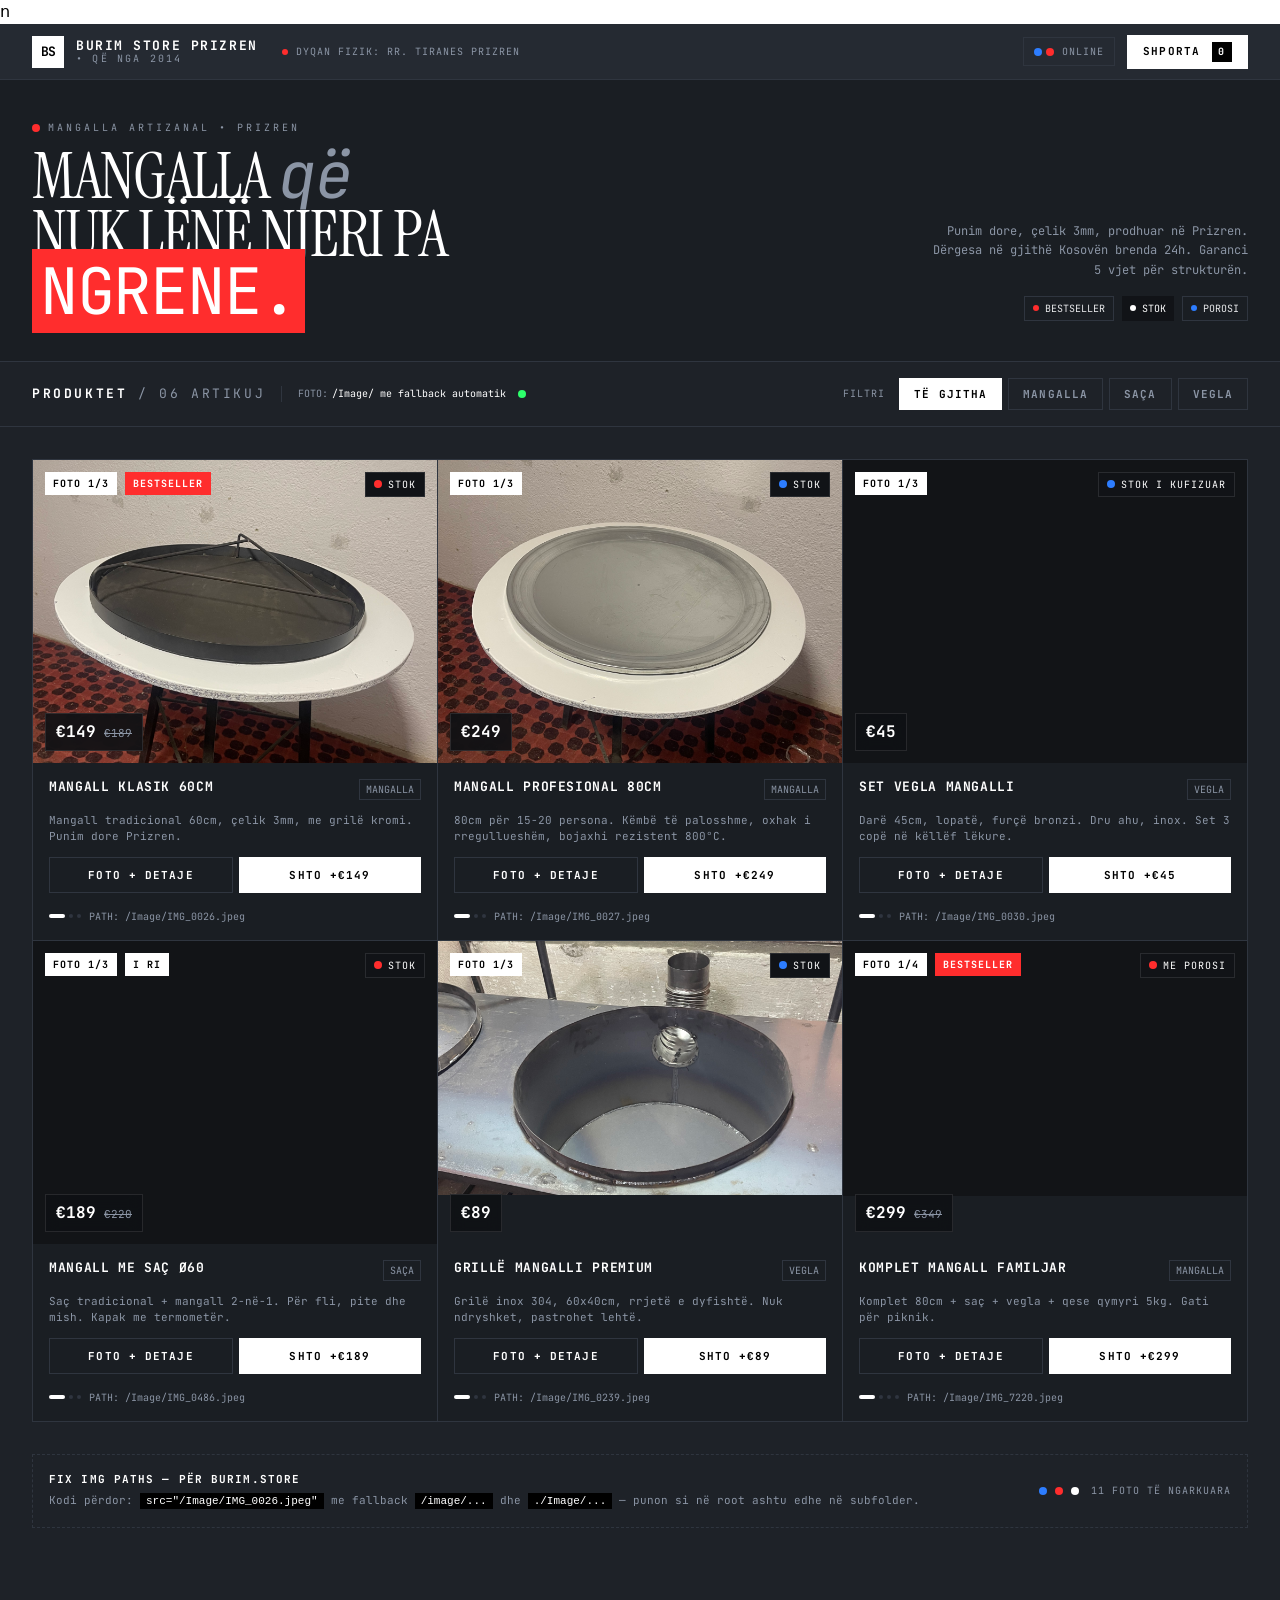
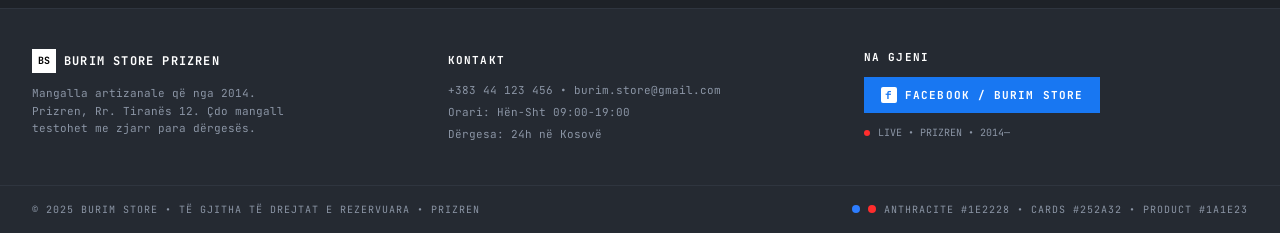
==== index.html @ df422632 "Update product details in index.html" ====
n<html lang="en"><head> 
  
  <script async src="https://pagead2.googlesyndication.com/pagead/js/adsbygoogle.js?client=ca-pub-8895258053870884"
     crossorigin="anonymous"></script>
  
  <head> 
  <style>
@font-face {
  font-family: "Optimistic";
  font-style: normal;
  font-weight: 400 600;
  font-display: swap;
  src: url("/fonts/OptimisticAI_VF_Optimized.woff2") format("woff2");
}
@font-face {
  font-family: "Optimistic Mono";
  font-style: normal;
  font-weight: 400;
  font-display: swap;
  src: url("/fonts/OptimisticMono_W_TextRegular.woff2") format("woff2");
}
:where(html) {
  font-family: "Optimistic", system-ui, sans-serif;
}
:where(code, pre, kbd, samp) {
  font-family: "Optimistic Mono", ui-monospace, monospace;
}
</style>
  <meta charset="UTF-8">
  <meta name="viewport" content="width=device-width, initial-scale=1">
  <title>React Artifact</title>
  <style>*,:after,:before{--tw-border-spacing-x:0;--tw-border-spacing-y:0;--tw-translate-x:0;--tw-translate-y:0;--tw-rotate:0;--tw-skew-x:0;--tw-skew-y:0;--tw-scale-x:1;--tw-scale-y:1;--tw-pan-x: ;--tw-pan-y: ;--tw-pinch-zoom: ;--tw-scroll-snap-strictness:proximity;--tw-gradient-from-position: ;--tw-gradient-via-position: ;--tw-gradient-to-position: ;--tw-ordinal: ;--tw-slashed-zero: ;--tw-numeric-figure: ;--tw-numeric-spacing: ;--tw-numeric-fraction: ;--tw-ring-inset: ;--tw-ring-offset-width:0px;--tw-ring-offset-color:#fff;--tw-ring-color:rgba(59,130,246,.5);--tw-ring-offset-shadow:0 0 #0000;--tw-ring-shadow:0 0 #0000;--tw-shadow:0 0 #0000;--tw-shadow-colored:0 0 #0000;--tw-blur: ;--tw-brightness: ;--tw-contrast: ;--tw-grayscale: ;--tw-hue-rotate: ;--tw-invert: ;--tw-saturate: ;--tw-sepia: ;--tw-drop-shadow: ;--tw-backdrop-blur: ;--tw-backdrop-brightness: ;--tw-backdrop-contrast: ;--tw-backdrop-grayscale: ;--tw-backdrop-hue-rotate: ;--tw-backdrop-invert: ;--tw-backdrop-opacity: ;--tw-backdrop-saturate: ;--tw-backdrop-sepia: ;--tw-contain-size: ;--tw-contain-layout: ;--tw-contain-paint: ;--tw-contain-style: }::backdrop{--tw-border-spacing-x:0;--tw-border-spacing-y:0;--tw-translate-x:0;--tw-translate-y:0;--tw-rotate:0;--tw-skew-x:0;--tw-skew-y:0;--tw-scale-x:1;--tw-scale-y:1;--tw-pan-x: ;--tw-pan-y: ;--tw-pinch-zoom: ;--tw-scroll-snap-strictness:proximity;--tw-gradient-from-position: ;--tw-gradient-via-position: ;--tw-gradient-to-position: ;--tw-ordinal: ;--tw-slashed-zero: ;--tw-numeric-figure: ;--tw-numeric-spacing: ;--tw-numeric-fraction: ;--tw-ring-inset: ;--tw-ring-offset-width:0px;--tw-ring-offset-color:#fff;--tw-ring-color:rgba(59,130,246,.5);--tw-ring-offset-shadow:0 0 #0000;--tw-ring-shadow:0 0 #0000;--tw-shadow:0 0 #0000;--tw-shadow-colored:0 0 #0000;--tw-blur: ;--tw-brightness: ;--tw-contrast: ;--tw-grayscale: ;--tw-hue-rotate: ;--tw-invert: ;--tw-saturate: ;--tw-sepia: ;--tw-drop-shadow: ;--tw-backdrop-blur: ;--tw-backdrop-brightness: ;--tw-backdrop-contrast: ;--tw-backdrop-grayscale: ;--tw-backdrop-hue-rotate: ;--tw-backdrop-invert: ;--tw-backdrop-opacity: ;--tw-backdrop-saturate: ;--tw-backdrop-sepia: ;--tw-contain-size: ;--tw-contain-layout: ;--tw-contain-paint: ;--tw-contain-style: }/*! tailwindcss v3.4.18 | MIT License | https://tailwindcss.com*/*,:after,:before{box-sizing:border-box;border:0 solid #e5e7eb}:after,:before{--tw-content:""}:host,html{line-height:1.5;-webkit-text-size-adjust:100%;-moz-tab-size:4;-o-tab-size:4;tab-size:4;font-family:ui-sans-serif,system-ui,sans-serif,Apple Color Emoji,Segoe UI Emoji,Segoe UI Symbol,Noto Color Emoji;font-feature-settings:normal;font-variation-settings:normal;-webkit-tap-highlight-color:transparent}body{line-height:inherit}hr{height:0;color:inherit;border-top-width:1px}abbr:where([title]){-webkit-text-decoration:underline dotted;text-decoration:underline dotted}h1,h2,h3,h4,h5,h6{font-size:inherit;font-weight:inherit}a{color:inherit;text-decoration:inherit}b,strong{font-weight:bolder}code,kbd,pre,samp{font-family:ui-monospace,SFMono-Regular,Menlo,Monaco,Consolas,Liberation Mono,Courier New,monospace;font-feature-settings:normal;font-variation-settings:normal;font-size:1em}small{font-size:80%}sub,sup{font-size:75%;line-height:0;position:relative;vertical-align:baseline}sub{bottom:-.25em}sup{top:-.5em}table{text-indent:0;border-color:inherit;border-collapse:collapse}button,input,optgroup,select,textarea{font-family:inherit;font-feature-settings:inherit;font-variation-settings:inherit;font-size:100%;font-weight:inherit;line-height:inherit;letter-spacing:inherit;color:inherit;margin:0;padding:0}button,select{text-transform:none}button,input:where([type=button]),input:where([type=reset]),input:where([type=submit]){-webkit-appearance:button;background-color:transparent;background-image:none}:-moz-focusring{outline:auto}:-moz-ui-invalid{box-shadow:none}progress{vertical-align:baseline}::-webkit-inner-spin-button,::-webkit-outer-spin-button{height:auto}[type=search]{-webkit-appearance:textfield;outline-offset:-2px}::-webkit-search-decoration{-webkit-appearance:none}::-webkit-file-upload-button{-webkit-appearance:button;font:inherit}summary{display:list-item}blockquote,dd,dl,figure,h1,h2,h3,h4,h5,h6,hr,p,pre{margin:0}fieldset{margin:0}fieldset,legend{padding:0}menu,ol,ul{list-style:none;margin:0;padding:0}dialog{padding:0}textarea{resize:vertical}input::-moz-placeholder,textarea::-moz-placeholder{opacity:1;color:#9ca3af}input::placeholder,textarea::placeholder{opacity:1;color:#9ca3af}[role=button],button{cursor:pointer}:disabled{cursor:default}audio,canvas,embed,iframe,img,object,svg,video{display:block;vertical-align:middle}img,video{max-width:100%;height:auto}[hidden]:where(:not([hidden=until-found])){display:none}.fixed{position:fixed}.absolute{position:absolute}.relative{position:relative}.sticky{position:sticky}.inset-0{inset:0}.bottom-3{bottom:.75rem}.bottom-4{bottom:1rem}.left-0{left:0}.left-1\/2{left:50%}.left-3{left:.75rem}.right-0{right:0}.right-3{right:.75rem}.top-1\/2{top:50%}.top-3{top:.75rem}.z-40{z-index:40}.z-50{z-index:50}.z-\[100\]{z-index:100}.z-\[200\]{z-index:200}.mx-auto{margin-left:auto;margin-right:auto}.my-auto{margin-top:auto;margin-bottom:auto}.mb-1{margin-bottom:.25rem}.mb-2{margin-bottom:.5rem}.mb-3{margin-bottom:.75rem}.mb-4{margin-bottom:1rem}.mb-6{margin-bottom:1.5rem}.ml-1{margin-left:.25rem}.ml-2{margin-left:.5rem}.ml-auto{margin-left:auto}.mr-2{margin-right:.5rem}.mt-1{margin-top:.25rem}.mt-12{margin-top:3rem}.mt-2{margin-top:.5rem}.mt-3{margin-top:.75rem}.mt-4{margin-top:1rem}.mt-8{margin-top:2rem}.mt-\[2px\]{margin-top:2px}.mt-auto{margin-top:auto}.line-clamp-2{overflow:hidden;display:-webkit-box;-webkit-box-orient:vertical;-webkit-line-clamp:2}.flex{display:flex}.inline-flex{display:inline-flex}.grid{display:grid}.hidden{display:none}.aspect-\[4\/3\]{aspect-ratio:4/3}.h-1{height:.25rem}.h-1\.5{height:.375rem}.h-10{height:2.5rem}.h-11{height:2.75rem}.h-16{height:4rem}.h-2{height:.5rem}.h-2\.5{height:.625rem}.h-4{height:1rem}.h-5{height:1.25rem}.h-6{height:1.5rem}.h-8{height:2rem}.h-9{height:2.25rem}.h-\[34px\]{height:34px}.h-\[56px\]{height:56px}.h-full{height:100%}.max-h-\[92vh\]{max-height:92vh}.min-h-screen{min-height:100vh}.w-1{width:.25rem}.w-1\.5{width:.375rem}.w-16{width:4rem}.w-2{width:.5rem}.w-2\.5{width:.625rem}.w-4{width:1rem}.w-5{width:1.25rem}.w-6{width:1.5rem}.w-8{width:2rem}.w-9{width:2.25rem}.w-\[92px\]{width:92px}.w-full{width:100%}.w-px{width:1px}.max-w-\[1120px\]{max-width:1120px}.max-w-\[1280px\]{max-width:1280px}.max-w-\[280px\]{max-width:280px}.max-w-\[320px\]{max-width:320px}.max-w-\[380px\]{max-width:380px}.max-w-\[70\%\]{max-width:70%}.flex-1{flex:1 1 0%}.shrink-0{flex-shrink:0}.-translate-x-1\/2{--tw-translate-x:-50%}.-translate-x-1\/2,.-translate-y-1\/2{transform:translate(var(--tw-translate-x),var(--tw-translate-y)) rotate(var(--tw-rotate)) skewX(var(--tw-skew-x)) skewY(var(--tw-skew-y)) scaleX(var(--tw-scale-x)) scaleY(var(--tw-scale-y))}.-translate-y-1\/2{--tw-translate-y:-50%}@keyframes pulse{50%{opacity:.5}}.animate-pulse{animation:pulse 2s cubic-bezier(.4,0,.6,1) infinite}.cursor-pointer{cursor:pointer}.grid-cols-1{grid-template-columns:repeat(1,minmax(0,1fr))}.flex-col{flex-direction:column}.items-start{align-items:flex-start}.items-center{align-items:center}.items-baseline{align-items:baseline}.justify-end{justify-content:flex-end}.justify-center{justify-content:center}.justify-between{justify-content:space-between}.gap-1{gap:.25rem}.gap-1\.5{gap:.375rem}.gap-2{gap:.5rem}.gap-3{gap:.75rem}.gap-4{gap:1rem}.gap-6{gap:1.5rem}.gap-8{gap:2rem}.gap-\[1px\]{gap:1px}.self-start{align-self:flex-start}.overflow-auto{overflow:auto}.overflow-hidden{overflow:hidden}.overflow-x-auto{overflow-x:auto}.overflow-x-clip{overflow-x:clip}.rounded-\[2px\]{border-radius:2px}.rounded-full{border-radius:9999px}.border{border-width:1px}.border-2{border-width:2px}.border-b{border-bottom-width:1px}.border-l{border-left-width:1px}.border-t{border-top-width:1px}.border-dashed{border-style:dashed}.border-\[\#1877F2\]{--tw-border-opacity:1;border-color:rgb(24 119 242/var(--tw-border-opacity,1))}.border-\[var\(--card-border\)\]{border-color:var(--card-border)}.border-black{--tw-border-opacity:1;border-color:rgb(0 0 0/var(--tw-border-opacity,1))}.border-transparent{border-color:transparent}.border-white{--tw-border-opacity:1;border-color:rgb(255 255 255/var(--tw-border-opacity,1))}.border-white\/10{border-color:hsla(0,0%,100%,.1)}.border-white\/20{border-color:hsla(0,0%,100%,.2)}.bg-\[\#0f1114\]{--tw-bg-opacity:1;background-color:rgb(15 17 20/var(--tw-bg-opacity,1))}.bg-\[\#0f1114\]\/90{background-color:rgba(15,17,20,.9)}.bg-\[\#121417\]{--tw-bg-opacity:1;background-color:rgb(18 20 23/var(--tw-bg-opacity,1))}.bg-\[\#1877F2\]{--tw-bg-opacity:1;background-color:rgb(24 119 242/var(--tw-bg-opacity,1))}.bg-\[\#2dff6b\]{--tw-bg-opacity:1;background-color:rgb(45 255 107/var(--tw-bg-opacity,1))}.bg-\[var\(--bg\)\]{background-color:var(--bg)}.bg-\[var\(--black-pill\)\]{background-color:var(--black-pill)}.bg-\[var\(--blue\)\]{background-color:var(--blue)}.bg-\[var\(--card\)\]{background-color:var(--card)}.bg-\[var\(--card-border\)\]{background-color:var(--card-border)}.bg-\[var\(--card-product\)\]{background-color:var(--card-product)}.bg-\[var\(--muted\)\]{background-color:var(--muted)}.bg-\[var\(--red\)\]{background-color:var(--red)}.bg-black{--tw-bg-opacity:1;background-color:rgb(0 0 0/var(--tw-bg-opacity,1))}.bg-black\/0{background-color:transparent}.bg-black\/70{background-color:rgba(0,0,0,.7)}.bg-black\/80{background-color:rgba(0,0,0,.8)}.bg-transparent{background-color:transparent}.bg-white{--tw-bg-opacity:1;background-color:rgb(255 255 255/var(--tw-bg-opacity,1))}.object-cover{-o-object-fit:cover;object-fit:cover}.p-3{padding:.75rem}.p-4{padding:1rem}.p-6{padding:1.5rem}.p-8{padding:2rem}.p-\[1px\]{padding:1px}.px-1{padding-left:.25rem;padding-right:.25rem}.px-1\.5{padding-left:.375rem;padding-right:.375rem}.px-2{padding-left:.5rem;padding-right:.5rem}.px-2\.5{padding-left:.625rem;padding-right:.625rem}.px-3\.5{padding-left:.875rem;padding-right:.875rem}.px-4{padding-left:1rem;padding-right:1rem}.px-5{padding-left:1.25rem;padding-right:1.25rem}.py-0\.5{padding-top:.125rem;padding-bottom:.125rem}.py-1{padding-top:.25rem;padding-bottom:.25rem}.py-1\.5{padding-top:.375rem;padding-bottom:.375rem}.py-10{padding-top:2.5rem;padding-bottom:2.5rem}.py-2{padding-top:.5rem;padding-bottom:.5rem}.py-3{padding-top:.75rem;padding-bottom:.75rem}.py-4{padding-top:1rem;padding-bottom:1rem}.py-6{padding-top:1.5rem;padding-bottom:1.5rem}.py-8{padding-top:2rem;padding-bottom:2rem}.pb-1{padding-bottom:.25rem}.pt-1{padding-top:.25rem}.text-center{text-align:center}.font-mono{font-family:ui-monospace,SFMono-Regular,Menlo,Monaco,Consolas,Liberation Mono,Courier New,monospace}.text-\[10px\]{font-size:10px}.text-\[11px\]{font-size:11px}.text-\[12px\]{font-size:12px}.text-\[13px\]{font-size:13px}.text-\[14px\]{font-size:14px}.text-\[16px\]{font-size:16px}.text-\[20px\]{font-size:20px}.text-\[28px\]{font-size:28px}.text-\[40px\]{font-size:40px}.text-\[9px\]{font-size:9px}.font-bold{font-weight:700}.font-normal{font-weight:400}.italic{font-style:italic}.leading-\[0\.9\]{line-height:.9}.leading-\[1\.1\]{line-height:1.1}.leading-\[1\.2\]{line-height:1.2}.leading-\[1\.5\]{line-height:1.5}.leading-\[1\.6\]{line-height:1.6}.leading-\[1\.7\]{line-height:1.7}.leading-\[1\.8\]{line-height:1.8}.leading-\[2\]{line-height:2}.leading-none{line-height:1}.tracking-\[-0\.02em\]{letter-spacing:-.02em}.tracking-\[0\.05em\]{letter-spacing:.05em}.tracking-\[0\.12em\]{letter-spacing:.12em}.tracking-\[0\.22em\]{letter-spacing:.22em}.tracking-\[0\.2em\]{letter-spacing:.2em}.tracking-\[0\.3em\]{letter-spacing:.3em}.tracking-tight{letter-spacing:-.025em}.tracking-tighter{letter-spacing:-.05em}.tracking-widest{letter-spacing:.1em}.text-\[\#1877F2\]{--tw-text-opacity:1;color:rgb(24 119 242/var(--tw-text-opacity,1))}.text-\[var\(--muted\)\]{color:var(--muted)}.text-black{--tw-text-opacity:1;color:rgb(0 0 0/var(--tw-text-opacity,1))}.text-white{--tw-text-opacity:1;color:rgb(255 255 255/var(--tw-text-opacity,1))}.text-white\/80{color:hsla(0,0%,100%,.8)}.line-through{text-decoration-line:line-through}.antialiased{-webkit-font-smoothing:antialiased;-moz-osx-font-smoothing:grayscale}.opacity-0{opacity:0}.opacity-70{opacity:.7}.shadow-\[8px_8px_0px_0px_black\]{--tw-shadow:8px 8px 0px 0px #000;--tw-shadow-colored:8px 8px 0px 0px var(--tw-shadow-color);box-shadow:var(--tw-ring-offset-shadow,0 0 #0000),var(--tw-ring-shadow,0 0 #0000),var(--tw-shadow)}.blur{--tw-blur:blur(8px)}.blur,.filter{filter:var(--tw-blur) var(--tw-brightness) var(--tw-contrast) var(--tw-grayscale) var(--tw-hue-rotate) var(--tw-invert) var(--tw-saturate) var(--tw-sepia) var(--tw-drop-shadow)}.backdrop-blur{--tw-backdrop-blur:blur(8px)}.backdrop-blur,.backdrop-blur-sm{backdrop-filter:var(--tw-backdrop-blur) var(--tw-backdrop-brightness) var(--tw-backdrop-contrast) var(--tw-backdrop-grayscale) var(--tw-backdrop-hue-rotate) var(--tw-backdrop-invert) var(--tw-backdrop-opacity) var(--tw-backdrop-saturate) var(--tw-backdrop-sepia)}.backdrop-blur-sm{--tw-backdrop-blur:blur(4px)}.transition{transition-property:color,background-color,border-color,text-decoration-color,fill,stroke,opacity,box-shadow,transform,filter,backdrop-filter;transition-timing-function:cubic-bezier(.4,0,.2,1);transition-duration:.15s}.transition-all{transition-property:all;transition-timing-function:cubic-bezier(.4,0,.2,1);transition-duration:.15s}.transition-colors{transition-property:color,background-color,border-color,text-decoration-color,fill,stroke;transition-timing-function:cubic-bezier(.4,0,.2,1);transition-duration:.15s}.transition-opacity{transition-property:opacity;transition-timing-function:cubic-bezier(.4,0,.2,1);transition-duration:.15s}.transition-transform{transition-property:transform;transition-timing-function:cubic-bezier(.4,0,.2,1);transition-duration:.15s}.duration-700{transition-duration:.7s}#root,body,html{min-height:100%}body{margin:0;font-family:ui-sans-serif,system-ui,-apple-system,BlinkMacSystemFont,Segoe UI,sans-serif}[role=button]:not([aria-disabled=true]),button:not(:disabled),label[for],select:not(:disabled),summary{cursor:pointer}.selection\:bg-\[\#ff2d2d\] ::-moz-selection{--tw-bg-opacity:1;background-color:rgb(255 45 45/var(--tw-bg-opacity,1))}.selection\:bg-\[\#ff2d2d\] ::selection{--tw-bg-opacity:1;background-color:rgb(255 45 45/var(--tw-bg-opacity,1))}.selection\:text-white ::-moz-selection{--tw-text-opacity:1;color:rgb(255 255 255/var(--tw-text-opacity,1))}.selection\:text-white ::selection{--tw-text-opacity:1;color:rgb(255 255 255/var(--tw-text-opacity,1))}.selection\:bg-\[\#ff2d2d\]::-moz-selection{--tw-bg-opacity:1;background-color:rgb(255 45 45/var(--tw-bg-opacity,1))}.selection\:bg-\[\#ff2d2d\]::selection{--tw-bg-opacity:1;background-color:rgb(255 45 45/var(--tw-bg-opacity,1))}.selection\:text-white::-moz-selection{--tw-text-opacity:1;color:rgb(255 255 255/var(--tw-text-opacity,1))}.selection\:text-white::selection{--tw-text-opacity:1;color:rgb(255 255 255/var(--tw-text-opacity,1))}.hover\:border-white:hover{--tw-border-opacity:1;border-color:rgb(255 255 255/var(--tw-border-opacity,1))}.hover\:bg-\[\#166fe5\]:hover{--tw-bg-opacity:1;background-color:rgb(22 111 229/var(--tw-bg-opacity,1))}.hover\:bg-\[\#1877F2\]:hover{--tw-bg-opacity:1;background-color:rgb(24 119 242/var(--tw-bg-opacity,1))}.hover\:bg-\[\#e8e9eb\]:hover{--tw-bg-opacity:1;background-color:rgb(232 233 235/var(--tw-bg-opacity,1))}.hover\:bg-\[var\(--card-border\)\]:hover{background-color:var(--card-border)}.hover\:bg-white:hover{--tw-bg-opacity:1;background-color:rgb(255 255 255/var(--tw-bg-opacity,1))}.hover\:text-black:hover{--tw-text-opacity:1;color:rgb(0 0 0/var(--tw-text-opacity,1))}.hover\:text-white:hover{--tw-text-opacity:1;color:rgb(255 255 255/var(--tw-text-opacity,1))}.hover\:opacity-100:hover{opacity:1}.disabled\:cursor-not-allowed:disabled{cursor:not-allowed}.disabled\:opacity-40:disabled{opacity:.4}.group:hover .group-hover\:scale-\[1\.03\]{--tw-scale-x:1.03;--tw-scale-y:1.03;transform:translate(var(--tw-translate-x),var(--tw-translate-y)) rotate(var(--tw-rotate)) skewX(var(--tw-skew-x)) skewY(var(--tw-skew-y)) scaleX(var(--tw-scale-x)) scaleY(var(--tw-scale-y))}.group:hover .group-hover\:bg-black\/20{background-color:rgba(0,0,0,.2)}.group:hover .group-hover\:opacity-100{opacity:1}@media (min-width:640px){.sm\:grid-cols-2{grid-template-columns:repeat(2,minmax(0,1fr))}}@media (min-width:768px){.md\:my-8{margin-top:2rem;margin-bottom:2rem}.md\:block{display:block}.md\:flex{display:flex}.md\:aspect-\[4\/3\]{aspect-ratio:4/3}.md\:w-\[38\%\]{width:38%}.md\:w-\[62\%\]{width:62%}.md\:grid-cols-3{grid-template-columns:repeat(3,minmax(0,1fr))}.md\:flex-row{flex-direction:row}.md\:items-end{align-items:flex-end}.md\:items-center{align-items:center}.md\:justify-end{justify-content:flex-end}.md\:px-8{padding-left:2rem;padding-right:2rem}.md\:py-10{padding-top:2.5rem;padding-bottom:2.5rem}.md\:py-8{padding-top:2rem;padding-bottom:2rem}.md\:pb-0{padding-bottom:0}.md\:text-right{text-align:right}.md\:text-\[64px\]{font-size:64px}}@media (min-width:1024px){.lg\:grid-cols-3{grid-template-columns:repeat(3,minmax(0,1fr))}}</style>
</head>
<body style="">
  <div id="root"><div class="min-h-screen w-full font-mono antialiased overflow-x-clip selection:bg-[#ff2d2d] selection:text-white" style="background-color: var(--bg); color: var(--text); padding-top: var(--safe-area-inset-top); box-sizing: border-box;"><style>
        @import url('https://fonts.googleapis.com/css2?family=JetBrains+Mono:wght@400;500;700&family=Instrument+Serif:ital@0;1&display=swap');
        :root {
          --bg: #1e2228;
          --card: #252a32;
          --card-product: #1a1e23;
          --card-border: #2f353f;
          --text: #e8e9eb;
          --muted: #8b95a5;
          --red: #ff2d2d;
          --blue: #2d7dff;
          --black-pill: #111317;
        }
        * { font-family: "JetBrains Mono", monospace; }
        .serif { font-family: "Instrument Serif", serif; }
        ::-webkit-scrollbar { width: 6px; height: 6px; }
        ::-webkit-scrollbar-thumb { background: #2f353f; border-radius: 10px; }
      </style><header class="fixed left-0 right-0 z-50 flex items-center justify-between px-4 md:px-8 border-b" style="top: var(--safe-area-inset-top); height: 56px; background-color: var(--card); border-color: var(--card-border); backdrop-filter: blur(12px);"><div class="flex items-center gap-6"><div class="flex items-center gap-3"><div class="w-8 h-8 bg-white text-black flex items-center justify-center font-bold text-[13px] tracking-tighter">BS</div><div class="leading-none"><div class="text-[13px] font-bold tracking-[0.12em] text-white">BURIM STORE PRIZREN</div><div class="text-[10px] tracking-[0.22em] text-[var(--muted)] mt-[2px]">• QË NGA 2014</div></div></div><div class="hidden md:flex items-center gap-2 text-[10px] tracking-widest text-[var(--muted)]"><span class="w-1.5 h-1.5 rounded-full bg-[var(--red)] animate-pulse"></span>DYQAN FIZIK: RR. TIRANES PRIZREN</div></div><div class="flex items-center gap-3"><div class="hidden md:flex items-center gap-1 text-[10px] border border-[var(--card-border)] px-2.5 py-1.5"><span class="w-2 h-2 rounded-full bg-[var(--blue)]"></span><span class="w-2 h-2 rounded-full bg-[var(--red)]"></span><span class="text-[var(--muted)] tracking-widest ml-1">ONLINE</span></div><button class="relative flex items-center gap-3 bg-white text-black px-4 h-[34px] text-[11px] font-bold tracking-widest hover:bg-[#e8e9eb] transition"><span>SHPORTA</span><span class="bg-black text-white w-5 h-5 flex items-center justify-center text-[10px]">0</span></button></div></header><div class="h-[56px]"></div><div class="w-full border-b bg-[var(--card-product)]" style="border-color: var(--card-border);"><div class="max-w-[1280px] mx-auto px-4 md:px-8 py-8 md:py-10 flex flex-col md:flex-row md:items-end justify-between gap-6"><div><div class="flex items-center gap-2 mb-3"><span class="w-2 h-2 bg-[var(--red)] rounded-full"></span><span class="text-[10px] tracking-[0.3em] text-[var(--muted)]">MANGALLA ARTIZANAL • PRIZREN</span></div><h1 class="serif text-[40px] md:text-[64px] leading-[0.9] tracking-[-0.02em] text-white">MANGALLA <span class="italic font-normal text-[var(--muted)]">që</span> <br>NUK LËNË NJERI PA <br><span class="bg-[var(--red)] text-white px-2">NGRENE.</span></h1></div><div class="md:text-right max-w-[320px]"><p class="text-[12px] leading-[1.6] text-[var(--muted)]">Punim dore, çelik 3mm, prodhuar në Prizren. Dërgesa në gjithë Kosovën brenda 24h. Garanci 5 vjet për strukturën.</p><div class="mt-4 flex gap-2 md:justify-end"><div class="text-[10px] border border-[var(--card-border)] px-2 py-1 flex items-center gap-1.5"><span class="w-1.5 h-1.5 bg-[var(--red)] rounded-full"></span> BESTSELLER</div><div class="text-[10px] bg-[var(--black-pill)] text-white px-2 py-1 flex items-center gap-1.5"><span class="w-1.5 h-1.5 bg-white rounded-full"></span> STOK</div><div class="text-[10px] border border-[var(--card-border)] px-2 py-1 flex items-center gap-1.5"><span class="w-1.5 h-1.5 bg-[var(--blue)] rounded-full"></span> POROSI</div></div></div></div></div><div class="sticky z-40 border-b flex flex-col md:flex-row md:items-center justify-between gap-3 px-4 md:px-8 py-4 bg-[var(--bg)]" style="top: calc(56px + var(--safe-area-inset-top)); border-color: var(--card-border);"><div class="flex items-center gap-4"><h2 class="text-[13px] font-bold tracking-[0.2em] text-white">PRODUKTET <span class="text-[var(--muted)] font-normal">/ 06 ARTIKUJ</span></h2><div class="hidden md:block w-px h-4 bg-[var(--card-border)]"></div><div class="flex items-center gap-1 text-[10px]"><span class="text-[var(--muted)]">FOTO:</span><span class="text-white">/Image/ me fallback automatik</span><span class="ml-2 w-2 h-2 rounded-full bg-[#2dff6b] animate-pulse"></span></div></div><div class="flex items-center gap-1.5 overflow-x-auto no-scrollbar pb-1 md:pb-0"><span class="text-[10px] text-[var(--muted)] tracking-widest mr-2 shrink-0">FILTRI</span><button class="shrink-0 px-3.5 h-8 text-[11px] font-bold tracking-widest border transition-all bg-white text-black border-white">TË GJITHA</button><button class="shrink-0 px-3.5 h-8 text-[11px] font-bold tracking-widest border transition-all bg-transparent text-[var(--muted)] border-[var(--card-border)] hover:border-white hover:text-white">MANGALLA</button><button class="shrink-0 px-3.5 h-8 text-[11px] font-bold tracking-widest border transition-all bg-transparent text-[var(--muted)] border-[var(--card-border)] hover:border-white hover:text-white">SAÇA</button><button class="shrink-0 px-3.5 h-8 text-[11px] font-bold tracking-widest border transition-all bg-transparent text-[var(--muted)] border-[var(--card-border)] hover:border-white hover:text-white">VEGLA</button></div></div><main class="max-w-[1280px] mx-auto px-4 md:px-8 py-6 md:py-8"><div class="grid grid-cols-1 sm:grid-cols-2 lg:grid-cols-3 gap-[1px] bg-[var(--card-border)] border border-[var(--card-border)]"><div class="group bg-[var(--card-product)] flex flex-col relative"><div class="relative aspect-[4/3] overflow-hidden bg-[#121417] cursor-pointer"><img src="data:image/svg+xml,%3Csvg%20xmlns%3D'http%3A%2F%2Fwww.w3.org%2F2000%2Fsvg'%20width%3D'800'%20height%3D'600'%3E%3Crect%20width%3D'100%25'%20height%3D'100%25'%20fill%3D'%231a1e23'%2F%3E%3Crect%20x%3D'0'%20y%3D'0'%20width%3D'100%25'%20height%3D'4'%20fill%3D'%23ff2d2d'%2F%3E%3Ctext%20x%3D'50%25'%20y%3D'46%25'%20dominant-baseline%3D'middle'%20text-anchor%3D'middle'%20fill%3D'%23e8e9eb'%20font-family%3D'monospace'%20font-size%3D'22'%20font-weight%3D'700'%3EIMG_0026.jpeg%3C%2Ftext%3E%3Ctext%20x%3D'50%25'%20y%3D'54%25'%20dominant-baseline%3D'middle'%20text-anchor%3D'middle'%20fill%3D'%238b95a5'%20font-family%3D'monospace'%20font-size%3D'11'%3E%2FImage%2FIMG_0026.jpeg%20%E2%80%A2%20BURIM%20STORE%3C%2Ftext%3E%3C%2Fsvg%3E" alt="MANGALL KLASIK 60CM" class="w-full h-full object-cover group-hover:scale-[1.03] transition-transform duration-700" loading="lazy" decoding="async"><div class="absolute top-3 left-3 flex items-center gap-2"><div class="bg-white text-black text-[10px] font-bold px-2 py-1 tracking-widest">FOTO 1/3</div><div class="text-[10px] font-bold px-2 py-1 tracking-widest bg-[var(--red)] text-white">BESTSELLER</div></div><div class="absolute top-3 right-3 flex items-center gap-1.5"><div class="bg-[var(--black-pill)] text-white text-[10px] px-2 py-1 flex items-center gap-1.5 tracking-widest border border-white/10"><span class="w-2 h-2 rounded-full" style="background: var(--red);"></span>STOK</div></div><div class="absolute bottom-3 left-3 bg-[#0f1114]/90 backdrop-blur text-white px-2.5 py-1.5 border border-white/10"><div class="flex items-baseline gap-2"><span class="text-[16px] font-bold">€149</span><span class="text-[11px] line-through text-[var(--muted)]">€189</span></div></div><div class="absolute inset-0 bg-black/0 group-hover:bg-black/20 transition-colors"></div><div class="absolute inset-0 opacity-0 group-hover:opacity-100 transition-opacity flex items-center justify-center"><div class="bg-white text-black text-[11px] font-bold px-4 py-2 tracking-widest">SHIKO DETAJET + 3 FOTO</div></div></div><div class="p-4 flex flex-col gap-3 flex-1"><div class="flex items-start justify-between gap-3"><h3 class="text-[13px] font-bold tracking-[0.05em] leading-[1.2] text-white max-w-[70%]">MANGALL KLASIK 60CM</h3><span class="text-[10px] text-[var(--muted)] border border-[var(--card-border)] px-1.5 py-0.5 shrink-0">MANGALLA</span></div><p class="text-[11px] leading-[1.5] text-[var(--muted)] line-clamp-2">Mangall tradicional 60cm, çelik 3mm, me grilë kromi. Punim dore Prizren.</p><div class="mt-auto flex gap-1.5"><button class="flex-1 h-9 border border-[var(--card-border)] text-[11px] tracking-widest text-white hover:bg-white hover:text-black transition font-bold">FOTO + DETAJE</button><button class="flex-1 h-9 bg-white text-black text-[11px] tracking-widest font-bold hover:bg-[#e8e9eb] transition">SHTO +€149</button></div><div class="flex items-center gap-2 pt-1"><div class="flex items-center gap-1"><div class="w-1 h-1 rounded-full bg-white w-4"></div><div class="w-1 h-1 rounded-full bg-[var(--card-border)]"></div><div class="w-1 h-1 rounded-full bg-[var(--card-border)]"></div></div><span class="text-[10px] text-[var(--muted)]">PATH: /Image/IMG_0026.jpeg</span></div></div></div><div class="group bg-[var(--card-product)] flex flex-col relative"><div class="relative aspect-[4/3] overflow-hidden bg-[#121417] cursor-pointer"><img src="data:image/svg+xml,%3Csvg%20xmlns%3D'http%3A%2F%2Fwww.w3.org%2F2000%2Fsvg'%20width%3D'800'%20height%3D'600'%3E%3Crect%20width%3D'100%25'%20height%3D'100%25'%20fill%3D'%231a1e23'%2F%3E%3Crect%20x%3D'0'%20y%3D'0'%20width%3D'100%25'%20height%3D'4'%20fill%3D'%23ff2d2d'%2F%3E%3Ctext%20x%3D'50%25'%20y%3D'46%25'%20dominant-baseline%3D'middle'%20text-anchor%3D'middle'%20fill%3D'%23e8e9eb'%20font-family%3D'monospace'%20font-size%3D'22'%20font-weight%3D'700'%3EIMG_0027.jpeg%3C%2Ftext%3E%3Ctext%20x%3D'50%25'%20y%3D'54%25'%20dominant-baseline%3D'middle'%20text-anchor%3D'middle'%20fill%3D'%238b95a5'%20font-family%3D'monospace'%20font-size%3D'11'%3E%2FImage%2FIMG_0027.jpeg%20%E2%80%A2%20BURIM%20STORE%3C%2Ftext%3E%3C%2Fsvg%3E" alt="MANGALL PROFESIONAL 80CM" class="w-full h-full object-cover group-hover:scale-[1.03] transition-transform duration-700" loading="lazy" decoding="async"><div class="absolute top-3 left-3 flex items-center gap-2"><div class="bg-white text-black text-[10px] font-bold px-2 py-1 tracking-widest">FOTO 1/3</div></div><div class="absolute top-3 right-3 flex items-center gap-1.5"><div class="bg-[var(--black-pill)] text-white text-[10px] px-2 py-1 flex items-center gap-1.5 tracking-widest border border-white/10"><span class="w-2 h-2 rounded-full" style="background: var(--blue);"></span>STOK</div></div><div class="absolute bottom-3 left-3 bg-[#0f1114]/90 backdrop-blur text-white px-2.5 py-1.5 border border-white/10"><div class="flex items-baseline gap-2"><span class="text-[16px] font-bold">€249</span></div></div><div class="absolute inset-0 bg-black/0 group-hover:bg-black/20 transition-colors"></div><div class="absolute inset-0 opacity-0 group-hover:opacity-100 transition-opacity flex items-center justify-center"><div class="bg-white text-black text-[11px] font-bold px-4 py-2 tracking-widest">SHIKO DETAJET + 3 FOTO</div></div></div><div class="p-4 flex flex-col gap-3 flex-1"><div class="flex items-start justify-between gap-3"><h3 class="text-[13px] font-bold tracking-[0.05em] leading-[1.2] text-white max-w-[70%]">MANGALL PROFESIONAL 80CM</h3><span class="text-[10px] text-[var(--muted)] border border-[var(--card-border)] px-1.5 py-0.5 shrink-0">MANGALLA</span></div><p class="text-[11px] leading-[1.5] text-[var(--muted)] line-clamp-2">80cm për 15-20 persona. Këmbë të palosshme, oxhak i rregullueshëm, bojaxhi rezistent 800°C.</p><div class="mt-auto flex gap-1.5"><button class="flex-1 h-9 border border-[var(--card-border)] text-[11px] tracking-widest text-white hover:bg-white hover:text-black transition font-bold">FOTO + DETAJE</button><button class="flex-1 h-9 bg-white text-black text-[11px] tracking-widest font-bold hover:bg-[#e8e9eb] transition">SHTO +€249</button></div><div class="flex items-center gap-2 pt-1"><div class="flex items-center gap-1"><div class="w-1 h-1 rounded-full bg-white w-4"></div><div class="w-1 h-1 rounded-full bg-[var(--card-border)]"></div><div class="w-1 h-1 rounded-full bg-[var(--card-border)]"></div></div><span class="text-[10px] text-[var(--muted)]">PATH: /Image/IMG_0027.jpeg</span></div></div></div><div class="group bg-[var(--card-product)] flex flex-col relative"><div class="relative aspect-[4/3] overflow-hidden bg-[#121417] cursor-pointer"><img src="data:image/svg+xml,%3Csvg%20xmlns%3D'http%3A%2F%2Fwww.w3.org%2F2000%2Fsvg'%20width%3D'800'%20height%3D'600'%3E%3Crect%20width%3D'100%25'%20height%3D'100%25'%20fill%3D'%231a1e23'%2F%3E%3Crect%20x%3D'0'%20y%3D'0'%20width%3D'100%25'%20height%3D'4'%20fill%3D'%23ff2d2d'%2F%3E%3Ctext%20x%3D'50%25'%20y%3D'46%25'%20dominant-baseline%3D'middle'%20text-anchor%3D'middle'%20fill%3D'%23e8e9eb'%20font-family%3D'monospace'%20font-size%3D'22'%20font-weight%3D'700'%3EIMG_0030.jpeg%3C%2Ftext%3E%3Ctext%20x%3D'50%25'%20y%3D'54%25'%20dominant-baseline%3D'middle'%20text-anchor%3D'middle'%20fill%3D'%238b95a5'%20font-family%3D'monospace'%20font-size%3D'11'%3E%2FImage%2FIMG_0030.jpeg%20%E2%80%A2%20BURIM%20STORE%3C%2Ftext%3E%3C%2Fsvg%3E" alt="SET VEGLA MANGALLI" class="w-full h-full object-cover group-hover:scale-[1.03] transition-transform duration-700" loading="lazy" decoding="async"><div class="absolute top-3 left-3 flex items-center gap-2"><div class="bg-white text-black text-[10px] font-bold px-2 py-1 tracking-widest">FOTO 1/3</div></div><div class="absolute top-3 right-3 flex items-center gap-1.5"><div class="bg-[var(--black-pill)] text-white text-[10px] px-2 py-1 flex items-center gap-1.5 tracking-widest border border-white/10"><span class="w-2 h-2 rounded-full" style="background: var(--blue);"></span>STOK I KUFIZUAR</div></div><div class="absolute bottom-3 left-3 bg-[#0f1114]/90 backdrop-blur text-white px-2.5 py-1.5 border border-white/10"><div class="flex items-baseline gap-2"><span class="text-[16px] font-bold">€45</span></div></div><div class="absolute inset-0 bg-black/0 group-hover:bg-black/20 transition-colors"></div><div class="absolute inset-0 opacity-0 group-hover:opacity-100 transition-opacity flex items-center justify-center"><div class="bg-white text-black text-[11px] font-bold px-4 py-2 tracking-widest">SHIKO DETAJET + 3 FOTO</div></div></div><div class="p-4 flex flex-col gap-3 flex-1"><div class="flex items-start justify-between gap-3"><h3 class="text-[13px] font-bold tracking-[0.05em] leading-[1.2] text-white max-w-[70%]">SET VEGLA MANGALLI</h3><span class="text-[10px] text-[var(--muted)] border border-[var(--card-border)] px-1.5 py-0.5 shrink-0">VEGLA</span></div><p class="text-[11px] leading-[1.5] text-[var(--muted)] line-clamp-2">Darë 45cm, lopatë, furçë bronzi. Dru ahu, inox. Set 3 copë në këllëf lëkure.</p><div class="mt-auto flex gap-1.5"><button class="flex-1 h-9 border border-[var(--card-border)] text-[11px] tracking-widest text-white hover:bg-white hover:text-black transition font-bold">FOTO + DETAJE</button><button class="flex-1 h-9 bg-white text-black text-[11px] tracking-widest font-bold hover:bg-[#e8e9eb] transition">SHTO +€45</button></div><div class="flex items-center gap-2 pt-1"><div class="flex items-center gap-1"><div class="w-1 h-1 rounded-full bg-white w-4"></div><div class="w-1 h-1 rounded-full bg-[var(--card-border)]"></div><div class="w-1 h-1 rounded-full bg-[var(--card-border)]"></div></div><span class="text-[10px] text-[var(--muted)]">PATH: /Image/IMG_0030.jpeg</span></div></div></div><div class="group bg-[var(--card-product)] flex flex-col relative"><div class="relative aspect-[4/3] overflow-hidden bg-[#121417] cursor-pointer"><img src="data:image/svg+xml,%3Csvg%20xmlns%3D'http%3A%2F%2Fwww.w3.org%2F2000%2Fsvg'%20width%3D'800'%20height%3D'600'%3E%3Crect%20width%3D'100%25'%20height%3D'100%25'%20fill%3D'%231a1e23'%2F%3E%3Crect%20x%3D'0'%20y%3D'0'%20width%3D'100%25'%20height%3D'4'%20fill%3D'%23ff2d2d'%2F%3E%3Ctext%20x%3D'50%25'%20y%3D'46%25'%20dominant-baseline%3D'middle'%20text-anchor%3D'middle'%20fill%3D'%23e8e9eb'%20font-family%3D'monospace'%20font-size%3D'22'%20font-weight%3D'700'%3EIMG_0486.jpeg%3C%2Ftext%3E%3Ctext%20x%3D'50%25'%20y%3D'54%25'%20dominant-baseline%3D'middle'%20text-anchor%3D'middle'%20fill%3D'%238b95a5'%20font-family%3D'monospace'%20font-size%3D'11'%3E%2FImage%2FIMG_0486.jpeg%20%E2%80%A2%20BURIM%20STORE%3C%2Ftext%3E%3C%2Fsvg%3E" alt="MANGALL ME SAÇ Ø60" class="w-full h-full object-cover group-hover:scale-[1.03] transition-transform duration-700" loading="lazy" decoding="async"><div class="absolute top-3 left-3 flex items-center gap-2"><div class="bg-white text-black text-[10px] font-bold px-2 py-1 tracking-widest">FOTO 1/3</div><div class="text-[10px] font-bold px-2 py-1 tracking-widest bg-white text-black">I RI</div></div><div class="absolute top-3 right-3 flex items-center gap-1.5"><div class="bg-[var(--black-pill)] text-white text-[10px] px-2 py-1 flex items-center gap-1.5 tracking-widest border border-white/10"><span class="w-2 h-2 rounded-full" style="background: var(--red);"></span>STOK</div></div><div class="absolute bottom-3 left-3 bg-[#0f1114]/90 backdrop-blur text-white px-2.5 py-1.5 border border-white/10"><div class="flex items-baseline gap-2"><span class="text-[16px] font-bold">€189</span><span class="text-[11px] line-through text-[var(--muted)]">€220</span></div></div><div class="absolute inset-0 bg-black/0 group-hover:bg-black/20 transition-colors"></div><div class="absolute inset-0 opacity-0 group-hover:opacity-100 transition-opacity flex items-center justify-center"><div class="bg-white text-black text-[11px] font-bold px-4 py-2 tracking-widest">SHIKO DETAJET + 3 FOTO</div></div></div><div class="p-4 flex flex-col gap-3 flex-1"><div class="flex items-start justify-between gap-3"><h3 class="text-[13px] font-bold tracking-[0.05em] leading-[1.2] text-white max-w-[70%]">MANGALL ME SAÇ Ø60</h3><span class="text-[10px] text-[var(--muted)] border border-[var(--card-border)] px-1.5 py-0.5 shrink-0">SAÇA</span></div><p class="text-[11px] leading-[1.5] text-[var(--muted)] line-clamp-2">Saç tradicional + mangall 2-në-1. Për fli, pite dhe mish. Kapak me termometër.</p><div class="mt-auto flex gap-1.5"><button class="flex-1 h-9 border border-[var(--card-border)] text-[11px] tracking-widest text-white hover:bg-white hover:text-black transition font-bold">FOTO + DETAJE</button><button class="flex-1 h-9 bg-white text-black text-[11px] tracking-widest font-bold hover:bg-[#e8e9eb] transition">SHTO +€189</button></div><div class="flex items-center gap-2 pt-1"><div class="flex items-center gap-1"><div class="w-1 h-1 rounded-full bg-white w-4"></div><div class="w-1 h-1 rounded-full bg-[var(--card-border)]"></div><div class="w-1 h-1 rounded-full bg-[var(--card-border)]"></div></div><span class="text-[10px] text-[var(--muted)]">PATH: /Image/IMG_0486.jpeg</span></div></div></div><div class="group bg-[var(--card-product)] flex flex-col relative"><div class="relative aspect-[4/3] overflow-hidden bg-[#121417] cursor-pointer"><img src="data:image/svg+xml,%3Csvg%20xmlns%3D'http%3A%2F%2Fwww.w3.org%2F2000%2Fsvg'%20width%3D'800'%20height%3D'600'%3E%3Crect%20width%3D'100%25'%20height%3D'100%25'%20fill%3D'%231a1e23'%2F%3E%3Crect%20x%3D'0'%20y%3D'0'%20width%3D'100%25'%20height%3D'4'%20fill%3D'%23ff2d2d'%2F%3E%3Ctext%20x%3D'50%25'%20y%3D'46%25'%20dominant-baseline%3D'middle'%20text-anchor%3D'middle'%20fill%3D'%23e8e9eb'%20font-family%3D'monospace'%20font-size%3D'22'%20font-weight%3D'700'%3EIMG_0239.jpeg%3C%2Ftext%3E%3Ctext%20x%3D'50%25'%20y%3D'54%25'%20dominant-baseline%3D'middle'%20text-anchor%3D'middle'%20fill%3D'%238b95a5'%20font-family%3D'monospace'%20font-size%3D'11'%3E%2FImage%2FIMG_0239.jpeg%20%E2%80%A2%20BURIM%20STORE%3C%2Ftext%3E%3C%2Fsvg%3E" alt="GRILLË MANGALLI PREMIUM" class="w-full h-full object-cover group-hover:scale-[1.03] transition-transform duration-700" loading="lazy" decoding="async"><div class="absolute top-3 left-3 flex items-center gap-2"><div class="bg-white text-black text-[10px] font-bold px-2 py-1 tracking-widest">FOTO 1/3</div></div><div class="absolute top-3 right-3 flex items-center gap-1.5"><div class="bg-[var(--black-pill)] text-white text-[10px] px-2 py-1 flex items-center gap-1.5 tracking-widest border border-white/10"><span class="w-2 h-2 rounded-full" style="background: var(--blue);"></span>STOK</div></div><div class="absolute bottom-3 left-3 bg-[#0f1114]/90 backdrop-blur text-white px-2.5 py-1.5 border border-white/10"><div class="flex items-baseline gap-2"><span class="text-[16px] font-bold">€89</span></div></div><div class="absolute inset-0 bg-black/0 group-hover:bg-black/20 transition-colors"></div><div class="absolute inset-0 opacity-0 group-hover:opacity-100 transition-opacity flex items-center justify-center"><div class="bg-white text-black text-[11px] font-bold px-4 py-2 tracking-widest">SHIKO DETAJET + 3 FOTO</div></div></div><div class="p-4 flex flex-col gap-3 flex-1"><div class="flex items-start justify-between gap-3"><h3 class="text-[13px] font-bold tracking-[0.05em] leading-[1.2] text-white max-w-[70%]">GRILLË MANGALLI PREMIUM</h3><span class="text-[10px] text-[var(--muted)] border border-[var(--card-border)] px-1.5 py-0.5 shrink-0">VEGLA</span></div><p class="text-[11px] leading-[1.5] text-[var(--muted)] line-clamp-2">Grilë inox 304, 60x40cm, rrjetë e dyfishtë. Nuk ndryshket, pastrohet lehtë.</p><div class="mt-auto flex gap-1.5"><button class="flex-1 h-9 border border-[var(--card-border)] text-[11px] tracking-widest text-white hover:bg-white hover:text-black transition font-bold">FOTO + DETAJE</button><button class="flex-1 h-9 bg-white text-black text-[11px] tracking-widest font-bold hover:bg-[#e8e9eb] transition">SHTO +€89</button></div><div class="flex items-center gap-2 pt-1"><div class="flex items-center gap-1"><div class="w-1 h-1 rounded-full bg-white w-4"></div><div class="w-1 h-1 rounded-full bg-[var(--card-border)]"></div><div class="w-1 h-1 rounded-full bg-[var(--card-border)]"></div></div><span class="text-[10px] text-[var(--muted)]">PATH: /Image/IMG_0239.jpeg</span></div></div></div><div class="group bg-[var(--card-product)] flex flex-col relative"><div class="relative aspect-[4/3] overflow-hidden bg-[#121417] cursor-pointer"><img src="data:image/svg+xml,%3Csvg%20xmlns%3D'http%3A%2F%2Fwww.w3.org%2F2000%2Fsvg'%20width%3D'800'%20height%3D'600'%3E%3Crect%20width%3D'100%25'%20height%3D'100%25'%20fill%3D'%231a1e23'%2F%3E%3Crect%20x%3D'0'%20y%3D'0'%20width%3D'100%25'%20height%3D'4'%20fill%3D'%23ff2d2d'%2F%3E%3Ctext%20x%3D'50%25'%20y%3D'46%25'%20dominant-baseline%3D'middle'%20text-anchor%3D'middle'%20fill%3D'%23e8e9eb'%20font-family%3D'monospace'%20font-size%3D'22'%20font-weight%3D'700'%3EIMG_7220.jpeg%3C%2Ftext%3E%3Ctext%20x%3D'50%25'%20y%3D'54%25'%20dominant-baseline%3D'middle'%20text-anchor%3D'middle'%20fill%3D'%238b95a5'%20font-family%3D'monospace'%20font-size%3D'11'%3E%2FImage%2FIMG_7220.jpeg%20%E2%80%A2%20BURIM%20STORE%3C%2Ftext%3E%3C%2Fsvg%3E" alt="KOMPLET MANGALL FAMILJAR" class="w-full h-full object-cover group-hover:scale-[1.03] transition-transform duration-700" loading="lazy" decoding="async"><div class="absolute top-3 left-3 flex items-center gap-2"><div class="bg-white text-black text-[10px] font-bold px-2 py-1 tracking-widest">FOTO 1/4</div><div class="text-[10px] font-bold px-2 py-1 tracking-widest bg-[var(--red)] text-white">BESTSELLER</div></div><div class="absolute top-3 right-3 flex items-center gap-1.5"><div class="bg-[var(--black-pill)] text-white text-[10px] px-2 py-1 flex items-center gap-1.5 tracking-widest border border-white/10"><span class="w-2 h-2 rounded-full" style="background: var(--red);"></span>ME POROSI</div></div><div class="absolute bottom-3 left-3 bg-[#0f1114]/90 backdrop-blur text-white px-2.5 py-1.5 border border-white/10"><div class="flex items-baseline gap-2"><span class="text-[16px] font-bold">€299</span><span class="text-[11px] line-through text-[var(--muted)]">€349</span></div></div><div class="absolute inset-0 bg-black/0 group-hover:bg-black/20 transition-colors"></div><div class="absolute inset-0 opacity-0 group-hover:opacity-100 transition-opacity flex items-center justify-center"><div class="bg-white text-black text-[11px] font-bold px-4 py-2 tracking-widest">SHIKO DETAJET + 4 FOTO</div></div></div><div class="p-4 flex flex-col gap-3 flex-1"><div class="flex items-start justify-between gap-3"><h3 class="text-[13px] font-bold tracking-[0.05em] leading-[1.2] text-white max-w-[70%]">KOMPLET MANGALL FAMILJAR</h3><span class="text-[10px] text-[var(--muted)] border border-[var(--card-border)] px-1.5 py-0.5 shrink-0">MANGALLA</span></div><p class="text-[11px] leading-[1.5] text-[var(--muted)] line-clamp-2">Komplet 80cm + saç + vegla + qese qymyri 5kg. Gati për piknik.</p><div class="mt-auto flex gap-1.5"><button class="flex-1 h-9 border border-[var(--card-border)] text-[11px] tracking-widest text-white hover:bg-white hover:text-black transition font-bold">FOTO + DETAJE</button><button class="flex-1 h-9 bg-white text-black text-[11px] tracking-widest font-bold hover:bg-[#e8e9eb] transition">SHTO +€299</button></div><div class="flex items-center gap-2 pt-1"><div class="flex items-center gap-1"><div class="w-1 h-1 rounded-full bg-white w-4"></div><div class="w-1 h-1 rounded-full bg-[var(--card-border)]"></div><div class="w-1 h-1 rounded-full bg-[var(--card-border)]"></div><div class="w-1 h-1 rounded-full bg-[var(--card-border)]"></div></div><span class="text-[10px] text-[var(--muted)]">PATH: /Image/IMG_7220.jpeg</span></div></div></div></div><div class="mt-8 border border-dashed border-[var(--card-border)] p-4 bg-[var(--card-product)]/50"><div class="flex flex-col md:flex-row md:items-center justify-between gap-3"><div class="text-[11px] leading-[1.6]"><div class="text-white font-bold tracking-widest mb-1">FIX IMG PATHS — PËR BURIM.STORE</div><div class="text-[var(--muted)]">Kodi përdor: <code class="bg-black px-1.5 py-0.5 text-white">src="/Image/IMG_0026.jpeg"</code> me fallback <code class="bg-black px-1.5 py-0.5 text-white">/image/...</code> dhe <code class="bg-black px-1.5 py-0.5 text-white">./Image/...</code> — punon si në root ashtu edhe në subfolder.</div></div><div class="flex items-center gap-2 text-[10px]"><span class="w-2 h-2 rounded-full bg-[var(--blue)]"></span><span class="w-2 h-2 rounded-full bg-[var(--red)]"></span><span class="w-2 h-2 rounded-full bg-white"></span><span class="text-[var(--muted)] tracking-widest ml-1">11 FOTO TË NGARKUARA</span></div></div></div></main><footer class="mt-12 border-t bg-[var(--card)]" style="border-color: var(--card-border);"><div class="max-w-[1280px] mx-auto px-4 md:px-8 py-10 grid md:grid-cols-3 gap-8"><div><div class="flex items-center gap-2 mb-3"><div class="w-6 h-6 bg-white text-black flex items-center justify-center font-bold text-[10px]">BS</div><span class="text-[12px] font-bold tracking-widest text-white">BURIM STORE PRIZREN</span></div><p class="text-[11px] leading-[1.6] text-[var(--muted)] max-w-[280px]">Mangalla artizanale që nga 2014. Prizren, Rr. Tiranës 12. Çdo mangall testohet me zjarr para dërgesës.</p></div><div class="text-[11px] leading-[2] text-[var(--muted)]"><div class="text-white font-bold tracking-widest mb-2">KONTAKT</div><div>+383 44 123 456 • burim.store@gmail.com</div><div>Orari: Hën-Sht 09:00-19:00</div><div>Dërgesa: 24h në Kosovë</div></div><div><div class="text-white font-bold tracking-widest mb-3 text-[11px]">NA GJENI</div><a href="https://www.facebook.com/" target="_blank" rel="noopener" class="inline-flex items-center gap-2 border border-[#1877F2] bg-[#1877F2] text-white px-4 h-9 text-[11px] font-bold tracking-widest hover:bg-[#166fe5] transition"><span class="w-4 h-4 bg-white text-[#1877F2] flex items-center justify-center font-bold text-[11px] rounded-[2px]">f</span>FACEBOOK / BURIM STORE</a><div class="mt-3 flex items-center gap-2 text-[10px] text-[var(--muted)]"><span class="w-1.5 h-1.5 bg-[var(--red)] rounded-full"></span>LIVE • PRIZREN • 2014—</div></div></div><div class="border-t px-4 md:px-8 py-4 flex flex-col md:flex-row items-center justify-between gap-2 text-[10px] tracking-widest text-[var(--muted)]" style="border-color: var(--card-border);"><span>© 2025 BURIM STORE • TË GJITHA TË DREJTAT E REZERVUARA • PRIZREN</span><span class="flex items-center gap-2"><span class="w-2 h-2 bg-[var(--blue)] rounded-full"></span><span class="w-2 h-2 bg-[var(--red)] rounded-full"></span>ANTHRACITE #1E2228 • CARDS #252A32 • PRODUCT #1A1E23</span></div></footer></div></div>
  
  <script type="module">var Qc=Object.create;var{getPrototypeOf:Ac,defineProperty:Rl,getOwnPropertyNames:Kc}=Object;var Yc=Object.prototype.hasOwnProperty;var vn=(e,n,t)=>{t=e!=null?Qc(Ac(e)):{};let r=n||!e||!e.__esModule?Rl(t,"default",{value:e,enumerable:!0}):t;for(let l of Kc(e))if(!Yc.call(r,l))Rl(r,l,{get:()=>e[l],enumerable:!0});return r};var ir=(e,n)=>()=>(n||e((n={exports:{}}).exports,n),n.exports);var Xc=(e,n)=>{for(var t in n)Rl(e,t,{get:n[t],enumerable:!0,configurable:!0,set:(r)=>n[t]=()=>r})};var Gc=(e,n)=>()=>(e&&(n=e(e=0)),n);var ft=ir((ff)=>{var ct=Symbol.for("react.element"),Zc=Symbol.for("react.portal"),Jc=Symbol.for("react.fragment"),qc=Symbol.for("react.strict_mode"),jc=Symbol.for("react.profiler"),bc=Symbol.for("react.provider"),ef=Symbol.for("react.context"),nf=Symbol.for("react.forward_ref"),tf=Symbol.for("react.suspense"),rf=Symbol.for("react.memo"),lf=Symbol.for("react.lazy"),ei=Symbol.iterator;function of(e){if(e===null||typeof e!=="object")return null;return e=ei&&e[ei]||e["@@iterator"],typeof e==="function"?e:null}var ri={isMounted:function(){return!1},enqueueForceUpdate:function(){},enqueueReplaceState:function(){},enqueueSetState:function(){}},li=Object.assign,oi={};function In(e,n,t){this.props=e,this.context=n,this.refs=oi,this.updater=t||ri}In.prototype.isReactComponent={};In.prototype.setState=function(e,n){if(typeof e!=="object"&&typeof e!=="function"&&e!=null)throw Error("setState(...): takes an object of state variables to update or a function which returns an object of state variables.");this.updater.enqueueSetState(this,e,n,"setState")};In.prototype.forceUpdate=function(e){this.updater.enqueueForceUpdate(this,e,"forceUpdate")};function ui(){}ui.prototype=In.prototype;function xl(e,n,t){this.props=e,this.context=n,this.refs=oi,this.updater=t||ri}var Il=xl.prototype=new ui;Il.constructor=xl;li(Il,In.prototype);Il.isPureReactComponent=!0;var ni=Array.isArray,ii=Object.prototype.hasOwnProperty,Fl={current:null},si={key:!0,ref:!0,__self:!0,__source:!0};function ai(e,n,t){var r,l={},o=null,u=null;if(n!=null)for(r in n.ref!==void 0&&(u=n.ref),n.key!==void 0&&(o=""+n.key),n)ii.call(n,r)&&!si.hasOwnProperty(r)&&(l[r]=n[r]);var i=arguments.length-2;if(i===1)l.children=t;else if(1<i){for(var s=Array(i),c=0;c<i;c++)s[c]=arguments[c+2];l.children=s}if(e&&e.defaultProps)for(r in i=e.defaultProps,i)l[r]===void 0&&(l[r]=i[r]);return{$$typeof:ct,type:e,key:o,ref:u,props:l,_owner:Fl.current}}function uf(e,n){return{$$typeof:ct,type:e.type,key:n,ref:e.ref,props:e.props,_owner:e._owner}}function Ol(e){return typeof e==="object"&&e!==null&&e.$$typeof===ct}function sf(e){var n={"=":"=0",":":"=2"};return"$"+e.replace(/[=:]/g,function(t){return n[t]})}var ti=/\/+/g;function Ml(e,n){return typeof e==="object"&&e!==null&&e.key!=null?sf(""+e.key):n.toString(36)}function ar(e,n,t,r,l){var o=typeof e;if(o==="undefined"||o==="boolean")e=null;var u=!1;if(e===null)u=!0;else switch(o){case"string":case"number":u=!0;break;case"object":switch(e.$$typeof){case ct:case Zc:u=!0}}if(u)return u=e,l=l(u),e=r===""?"."+Ml(u,0):r,ni(l)?(t="",e!=null&&(t=e.replace(ti,"$&/")+"/"),ar(l,n,t,"",function(c){return c})):l!=null&&(Ol(l)&&(l=uf(l,t+(!l.key||u&&u.key===l.key?"":(""+l.key).replace(ti,"$&/")+"/")+e)),n.push(l)),1;if(u=0,r=r===""?".":r+":",ni(e))for(var i=0;i<e.length;i++){o=e[i];var s=r+Ml(o,i);u+=ar(o,n,t,s,l)}else if(s=of(e),typeof s==="function")for(e=s.call(e),i=0;!(o=e.next()).done;)o=o.value,s=r+Ml(o,i++),u+=ar(o,n,t,s,l);else if(o==="object")throw n=String(e),Error("Objects are not valid as a React child (found: "+(n==="[object Object]"?"object with keys {"+Object.keys(e).join(", ")+"}":n)+"). If you meant to render a collection of children, use an array instead.");return u}function sr(e,n,t){if(e==null)return e;var r=[],l=0;return ar(e,r,"","",function(o){return n.call(t,o,l++)}),r}function af(e){if(e._status===-1){var n=e._result;n=n(),n.then(function(t){if(e._status===0||e._status===-1)e._status=1,e._result=t},function(t){if(e._status===0||e._status===-1)e._status=2,e._result=t}),e._status===-1&&(e._status=0,e._result=n)}if(e._status===1)return e._result.default;throw e._result}var re={current:null},cr={transition:null},cf={ReactCurrentDispatcher:re,ReactCurrentBatchConfig:cr,ReactCurrentOwner:Fl};function ci(){throw Error("act(...) is not supported in production builds of React.")}ff.Children={map:sr,forEach:function(e,n,t){sr(e,function(){n.apply(this,arguments)},t)},count:function(e){var n=0;return sr(e,function(){n++}),n},toArray:function(e){return sr(e,function(n){return n})||[]},only:function(e){if(!Ol(e))throw Error("React.Children.only expected to receive a single React element child.");return e}};ff.Component=In;ff.Fragment=Jc;ff.Profiler=jc;ff.PureComponent=xl;ff.StrictMode=qc;ff.Suspense=tf;ff.__SECRET_INTERNALS_DO_NOT_USE_OR_YOU_WILL_BE_FIRED=cf;ff.act=ci;ff.cloneElement=function(e,n,t){if(e===null||e===void 0)throw Error("React.cloneElement(...): The argument must be a React element, but you passed "+e+".");var r=li({},e.props),l=e.key,o=e.ref,u=e._owner;if(n!=null){if(n.ref!==void 0&&(o=n.ref,u=Fl.current),n.key!==void 0&&(l=""+n.key),e.type&&e.type.defaultProps)var i=e.type.defaultProps;for(s in n)ii.call(n,s)&&!si.hasOwnProperty(s)&&(r[s]=n[s]===void 0&&i!==void 0?i[s]:n[s])}var s=arguments.length-2;if(s===1)r.children=t;else if(1<s){i=Array(s);for(var c=0;c<s;c++)i[c]=arguments[c+2];r.children=i}return{$$typeof:ct,type:e.type,key:l,ref:o,props:r,_owner:u}};ff.createContext=function(e){return e={$$typeof:ef,_currentValue:e,_currentValue2:e,_threadCount:0,Provider:null,Consumer:null,_defaultValue:null,_globalName:null},e.Provider={$$typeof:bc,_context:e},e.Consumer=e};ff.createElement=ai;ff.createFactory=function(e){var n=ai.bind(null,e);return n.type=e,n};ff.createRef=function(){return{current:null}};ff.forwardRef=function(e){return{$$typeof:nf,render:e}};ff.isValidElement=Ol;ff.lazy=function(e){return{$$typeof:lf,_payload:{_status:-1,_result:e},_init:af}};ff.memo=function(e,n){return{$$typeof:rf,type:e,compare:n===void 0?null:n}};ff.startTransition=function(e){var n=cr.transition;cr.transition={};try{e()}finally{cr.transition=n}};ff.unstable_act=ci;ff.useCallback=function(e,n){return re.current.useCallback(e,n)};ff.useContext=function(e){return re.current.useContext(e)};ff.useDebugValue=function(){};ff.useDeferredValue=function(e){return re.current.useDeferredValue(e)};ff.useEffect=function(e,n){return re.current.useEffect(e,n)};ff.useId=function(){return re.current.useId()};ff.useImperativeHandle=function(e,n,t){return re.current.useImperativeHandle(e,n,t)};ff.useInsertionEffect=function(e,n){return re.current.useInsertionEffect(e,n)};ff.useLayoutEffect=function(e,n){return re.current.useLayoutEffect(e,n)};ff.useMemo=function(e,n){return re.current.useMemo(e,n)};ff.useReducer=function(e,n,t){return re.current.useReducer(e,n,t)};ff.useRef=function(e){return re.current.useRef(e)};ff.useState=function(e){return re.current.useState(e)};ff.useSyncExternalStore=function(e,n,t){return re.current.useSyncExternalStore(e,n,t)};ff.useTransition=function(){return re.current.useTransition()};ff.version="18.3.1"});var yi=ir((Zf)=>{function Ul(e,n){var t=e.length;e.push(n);e:for(;0<t;){var r=t-1>>>1,l=e[r];if(0<fr(l,n))e[r]=n,e[t]=l,t=r;else break e}}function Ce(e){return e.length===0?null:e[0]}function hr(e){if(e.length===0)return null;var n=e[0],t=e.pop();if(t!==n){e[0]=t;e:for(var r=0,l=e.length,o=l>>>1;r<o;){var u=2*(r+1)-1,i=e[u],s=u+1,c=e[s];if(0>fr(i,t))s<l&&0>fr(c,i)?(e[r]=c,e[s]=t,r=s):(e[r]=i,e[u]=t,r=u);else if(s<l&&0>fr(c,t))e[r]=c,e[s]=t,r=s;else break e}}return n}function fr(e,n){var t=e.sortIndex-n.sortIndex;return t!==0?t:e.id-n.id}if(typeof performance==="object"&&typeof performance.now==="function")Vl=performance,Zf.unstable_now=function(){return Vl.now()};else dr=Date,Bl=dr.now(),Zf.unstable_now=function(){return dr.now()-Bl};var Vl,dr,Bl,Me=[],Ge=[],Gf=1,ve=null,q=3,vr=!1,yn=!1,pt=!1,di=typeof setTimeout==="function"?setTimeout:null,pi=typeof clearTimeout==="function"?clearTimeout:null,fi=typeof setImmediate<"u"?setImmediate:null;typeof navigator<"u"&&navigator.scheduling!==void 0&&navigator.scheduling.isInputPending!==void 0&&navigator.scheduling.isInputPending.bind(navigator.scheduling);function Wl(e){for(var n=Ce(Ge);n!==null;){if(n.callback===null)hr(Ge);else if(n.startTime<=e)hr(Ge),n.sortIndex=n.expirationTime,Ul(Me,n);else break;n=Ce(Ge)}}function Hl(e){if(pt=!1,Wl(e),!yn)if(Ce(Me)!==null)yn=!0,Al(Ql);else{var n=Ce(Ge);n!==null&&Kl(Hl,n.startTime-e)}}function Ql(e,n){yn=!1,pt&&(pt=!1,pi(mt),mt=-1),vr=!0;var t=q;try{Wl(n);for(ve=Ce(Me);ve!==null&&(!(ve.expirationTime>n)||e&&!vi());){var r=ve.callback;if(typeof r==="function"){ve.callback=null,q=ve.priorityLevel;var l=r(ve.expirationTime<=n);n=Zf.unstable_now(),typeof l==="function"?ve.callback=l:ve===Ce(Me)&&hr(Me),Wl(n)}else hr(Me);ve=Ce(Me)}if(ve!==null)var o=!0;else{var u=Ce(Ge);u!==null&&Kl(Hl,u.startTime-n),o=!1}return o}finally{ve=null,q=t,vr=!1}}var yr=!1,pr=null,mt=-1,mi=5,hi=-1;function vi(){return Zf.unstable_now()-hi<mi?!1:!0}function Dl(){if(pr!==null){var e=Zf.unstable_now();hi=e;var n=!0;try{n=pr(!0,e)}finally{n?dt():(yr=!1,pr=null)}}else yr=!1}var dt;if(typeof fi==="function")dt=function(){fi(Dl)};else if(typeof MessageChannel<"u")mr=new MessageChannel,$l=mr.port2,mr.port1.onmessage=Dl,dt=function(){$l.postMessage(null)};else dt=function(){di(Dl,0)};var mr,$l;function Al(e){pr=e,yr||(yr=!0,dt())}function Kl(e,n){mt=di(function(){e(Zf.unstable_now())},n)}Zf.unstable_IdlePriority=5;Zf.unstable_ImmediatePriority=1;Zf.unstable_LowPriority=4;Zf.unstable_NormalPriority=3;Zf.unstable_Profiling=null;Zf.unstable_UserBlockingPriority=2;Zf.unstable_cancelCallback=function(e){e.callback=null};Zf.unstable_continueExecution=function(){yn||vr||(yn=!0,Al(Ql))};Zf.unstable_forceFrameRate=function(e){0>e||125<e?console.error("forceFrameRate takes a positive int between 0 and 125, forcing frame rates higher than 125 fps is not supported"):mi=0<e?Math.floor(1000/e):5};Zf.unstable_getCurrentPriorityLevel=function(){return q};Zf.unstable_getFirstCallbackNode=function(){return Ce(Me)};Zf.unstable_next=function(e){switch(q){case 1:case 2:case 3:var n=3;break;default:n=q}var t=q;q=n;try{return e()}finally{q=t}};Zf.unstable_pauseExecution=function(){};Zf.unstable_requestPaint=function(){};Zf.unstable_runWithPriority=function(e,n){switch(e){case 1:case 2:case 3:case 4:case 5:break;default:e=3}var t=q;q=e;try{return n()}finally{q=t}};Zf.unstable_scheduleCallback=function(e,n,t){var r=Zf.unstable_now();switch(typeof t==="object"&&t!==null?(t=t.delay,t=typeof t==="number"&&0<t?r+t:r):t=r,e){case 1:var l=-1;break;case 2:l=250;break;case 5:l=1073741823;break;case 4:l=1e4;break;default:l=5000}return l=t+l,e={id:Gf++,callback:n,priorityLevel:e,startTime:t,expirationTime:l,sortIndex:-1},t>r?(e.sortIndex=t,Ul(Ge,e),Ce(Me)===null&&e===Ce(Ge)&&(pt?(pi(mt),mt=-1):pt=!0,Kl(Hl,t-r))):(e.sortIndex=l,Ul(Me,e),yn||vr||(yn=!0,Al(Ql))),e};Zf.unstable_shouldYield=vi;Zf.unstable_wrapCallback=function(e){var n=q;return function(){var t=q;q=n;try{return e.apply(this,arguments)}finally{q=t}}}});var ju={};Xc(ju,{version:()=>Mc,unstable_renderSubtreeIntoContainer:()=>Rc,unstable_batchedUpdates:()=>Tc,unmountComponentAtNode:()=>Lc,render:()=>zc,hydrateRoot:()=>Pc,hydrate:()=>Nc,flushSync:()=>_c,findDOMNode:()=>Cc,createRoot:()=>Ec,createPortal:()=>Sc,__SECRET_INTERNALS_DO_NOT_USE_OR_YOU_WILL_BE_FIRED:()=>kc});function g(e){for(var n="https://reactjs.org/docs/error-decoder.html?invariant="+e,t=1;t<arguments.length;t++)n+="&args[]="+encodeURIComponent(arguments[t]);return"Minified React error #"+e+"; visit "+n+" for the full message or use the non-minified dev environment for full errors and additional helpful warnings."}function Mn(e,n){nt(e,n),nt(e+"Capture",n)}function nt(e,n){Bt[e]=n;for(e=0;e<n.length;e++)Cs.add(n[e])}function hd(e){if(mo.call(wi,e))return!0;if(mo.call(gi,e))return!1;if(md.test(e))return wi[e]=!0;return gi[e]=!0,!1}function vd(e,n,t,r){if(t!==null&&t.type===0)return!1;switch(typeof n){case"function":case"symbol":return!0;case"boolean":if(r)return!1;if(t!==null)return!t.acceptsBooleans;return e=e.toLowerCase().slice(0,5),e!=="data-"&&e!=="aria-";default:return!1}}function yd(e,n,t,r){if(n===null||typeof n>"u"||vd(e,n,t,r))return!0;if(r)return!1;if(t!==null)switch(t.type){case 3:return!n;case 4:return n===!1;case 5:return isNaN(n);case 6:return isNaN(n)||1>n}return!1}function ue(e,n,t,r,l,o,u){this.acceptsBooleans=n===2||n===3||n===4,this.attributeName=r,this.attributeNamespace=l,this.mustUseProperty=t,this.propertyName=e,this.type=n,this.sanitizeURL=o,this.removeEmptyString=u}function au(e){return e[1].toUpperCase()}function cu(e,n,t,r){var l=J.hasOwnProperty(n)?J[n]:null;if(l!==null?l.type!==0:r||!(2<n.length)||n[0]!=="o"&&n[0]!=="O"||n[1]!=="n"&&n[1]!=="N")yd(n,t,l,r)&&(t=null),r||l===null?hd(n)&&(t===null?e.removeAttribute(n):e.setAttribute(n,""+t)):l.mustUseProperty?e[l.propertyName]=t===null?l.type===3?!1:"":t:(n=l.attributeName,r=l.attributeNamespace,t===null?e.removeAttribute(n):(l=l.type,t=l===3||l===4&&t===!0?"":""+t,r?e.setAttributeNS(r,n,t):e.setAttribute(n,t)))}function ht(e){if(e===null||typeof e!=="object")return null;return e=ki&&e[ki]||e["@@iterator"],typeof e==="function"?e:null}function Et(e){if(Yl===void 0)try{throw Error()}catch(t){var n=t.stack.trim().match(/\n( *(at )?)/);Yl=n&&n[1]||""}return`
`+Yl+e}function Gl(e,n){if(!e||Xl)return"";Xl=!0;var t=Error.prepareStackTrace;Error.prepareStackTrace=void 0;try{if(n)if(n=function(){throw Error()},Object.defineProperty(n.prototype,"props",{set:function(){throw Error()}}),typeof Reflect==="object"&&Reflect.construct){try{Reflect.construct(n,[])}catch(c){var r=c}Reflect.construct(e,[],n)}else{try{n.call()}catch(c){r=c}e.call(n.prototype)}else{try{throw Error()}catch(c){r=c}e()}}catch(c){if(c&&r&&typeof c.stack==="string"){for(var l=c.stack.split(`
`),o=r.stack.split(`
`),u=l.length-1,i=o.length-1;1<=u&&0<=i&&l[u]!==o[i];)i--;for(;1<=u&&0<=i;u--,i--)if(l[u]!==o[i]){if(u!==1||i!==1)do if(u--,i--,0>i||l[u]!==o[i]){var s=`
`+l[u].replace(" at new "," at ");return e.displayName&&s.includes("<anonymous>")&&(s=s.replace("<anonymous>",e.displayName)),s}while(1<=u&&0<=i);break}}}finally{Xl=!1,Error.prepareStackTrace=t}return(e=e?e.displayName||e.name:"")?Et(e):""}function gd(e){switch(e.tag){case 5:return Et(e.type);case 16:return Et("Lazy");case 13:return Et("Suspense");case 19:return Et("SuspenseList");case 0:case 2:case 15:return e=Gl(e.type,!1),e;case 11:return e=Gl(e.type.render,!1),e;case 1:return e=Gl(e.type,!0),e;default:return""}}function go(e){if(e==null)return null;if(typeof e==="function")return e.displayName||e.name||null;if(typeof e==="string")return e;switch(e){case Vn:return"Fragment";case Un:return"Portal";case ho:return"Profiler";case fu:return"StrictMode";case vo:return"Suspense";case yo:return"SuspenseList"}if(typeof e==="object")switch(e.$$typeof){case Ns:return(e.displayName||"Context")+".Consumer";case _s:return(e._context.displayName||"Context")+".Provider";case du:var n=e.render;return e=e.displayName,e||(e=n.displayName||n.name||"",e=e!==""?"ForwardRef("+e+")":"ForwardRef"),e;case pu:return n=e.displayName||null,n!==null?n:go(e.type)||"Memo";case Je:n=e._payload,e=e._init;try{return go(e(n))}catch(t){}}return null}function wd(e){var n=e.type;switch(e.tag){case 24:return"Cache";case 9:return(n.displayName||"Context")+".Consumer";case 10:return(n._context.displayName||"Context")+".Provider";case 18:return"DehydratedFragment";case 11:return e=n.render,e=e.displayName||e.name||"",n.displayName||(e!==""?"ForwardRef("+e+")":"ForwardRef");case 7:return"Fragment";case 5:return n;case 4:return"Portal";case 3:return"Root";case 6:return"Text";case 16:return go(n);case 8:return n===fu?"StrictMode":"Mode";case 22:return"Offscreen";case 12:return"Profiler";case 21:return"Scope";case 13:return"Suspense";case 19:return"SuspenseList";case 25:return"TracingMarker";case 1:case 0:case 17:case 2:case 14:case 15:if(typeof n==="function")return n.displayName||n.name||null;if(typeof n==="string")return n}return null}function fn(e){switch(typeof e){case"boolean":case"number":case"string":case"undefined":return e;case"object":return e;default:return""}}function zs(e){var n=e.type;return(e=e.nodeName)&&e.toLowerCase()==="input"&&(n==="checkbox"||n==="radio")}function kd(e){var n=zs(e)?"checked":"value",t=Object.getOwnPropertyDescriptor(e.constructor.prototype,n),r=""+e[n];if(!e.hasOwnProperty(n)&&typeof t<"u"&&typeof t.get==="function"&&typeof t.set==="function"){var{get:l,set:o}=t;return Object.defineProperty(e,n,{configurable:!0,get:function(){return l.call(this)},set:function(u){r=""+u,o.call(this,u)}}),Object.defineProperty(e,n,{enumerable:t.enumerable}),{getValue:function(){return r},setValue:function(u){r=""+u},stopTracking:function(){e._valueTracker=null,delete e[n]}}}}function wr(e){e._valueTracker||(e._valueTracker=kd(e))}function Ls(e){if(!e)return!1;var n=e._valueTracker;if(!n)return!0;var t=n.getValue(),r="";return e&&(r=zs(e)?e.checked?"true":"false":e.value),e=r,e!==t?(n.setValue(e),!0):!1}function Ar(e){if(e=e||(typeof document<"u"?document:void 0),typeof e>"u")return null;try{return e.activeElement||e.body}catch(n){return e.body}}function wo(e,n){var t=n.checked;return B({},n,{defaultChecked:void 0,defaultValue:void 0,value:void 0,checked:t!=null?t:e._wrapperState.initialChecked})}function Si(e,n){var t=n.defaultValue==null?"":n.defaultValue,r=n.checked!=null?n.checked:n.defaultChecked;t=fn(n.value!=null?n.value:t),e._wrapperState={initialChecked:r,initialValue:t,controlled:n.type==="checkbox"||n.type==="radio"?n.checked!=null:n.value!=null}}function Ts(e,n){n=n.checked,n!=null&&cu(e,"checked",n,!1)}function ko(e,n){Ts(e,n);var t=fn(n.value),r=n.type;if(t!=null)if(r==="number"){if(t===0&&e.value===""||e.value!=t)e.value=""+t}else e.value!==""+t&&(e.value=""+t);else if(r==="submit"||r==="reset"){e.removeAttribute("value");return}n.hasOwnProperty("value")?So(e,n.type,t):n.hasOwnProperty("defaultValue")&&So(e,n.type,fn(n.defaultValue)),n.checked==null&&n.defaultChecked!=null&&(e.defaultChecked=!!n.defaultChecked)}function Ei(e,n,t){if(n.hasOwnProperty("value")||n.hasOwnProperty("defaultValue")){var r=n.type;if(!(r!=="submit"&&r!=="reset"||n.value!==void 0&&n.value!==null))return;n=""+e._wrapperState.initialValue,t||n===e.value||(e.value=n),e.defaultValue=n}t=e.name,t!==""&&(e.name=""),e.defaultChecked=!!e._wrapperState.initialChecked,t!==""&&(e.name=t)}function So(e,n,t){if(n!=="number"||Ar(e.ownerDocument)!==e)t==null?e.defaultValue=""+e._wrapperState.initialValue:e.defaultValue!==""+t&&(e.defaultValue=""+t)}function Zn(e,n,t,r){if(e=e.options,n){n={};for(var l=0;l<t.length;l++)n["$"+t[l]]=!0;for(t=0;t<e.length;t++)l=n.hasOwnProperty("$"+e[t].value),e[t].selected!==l&&(e[t].selected=l),l&&r&&(e[t].defaultSelected=!0)}else{t=""+fn(t),n=null;for(l=0;l<e.length;l++){if(e[l].value===t){e[l].selected=!0,r&&(e[l].defaultSelected=!0);return}n!==null||e[l].disabled||(n=e[l])}n!==null&&(n.selected=!0)}}function Eo(e,n){if(n.dangerouslySetInnerHTML!=null)throw Error(g(91));return B({},n,{value:void 0,defaultValue:void 0,children:""+e._wrapperState.initialValue})}function Ci(e,n){var t=n.value;if(t==null){if(t=n.children,n=n.defaultValue,t!=null){if(n!=null)throw Error(g(92));if(Ct(t)){if(1<t.length)throw Error(g(93));t=t[0]}n=t}n==null&&(n=""),t=n}e._wrapperState={initialValue:fn(t)}}function Rs(e,n){var t=fn(n.value),r=fn(n.defaultValue);t!=null&&(t=""+t,t!==e.value&&(e.value=t),n.defaultValue==null&&e.defaultValue!==t&&(e.defaultValue=t)),r!=null&&(e.defaultValue=""+r)}function _i(e){var n=e.textContent;n===e._wrapperState.initialValue&&n!==""&&n!==null&&(e.value=n)}function Ms(e){switch(e){case"svg":return"http://www.w3.org/2000/svg";case"math":return"http://www.w3.org/1998/Math/MathML";default:return"http://www.w3.org/1999/xhtml"}}function Co(e,n){return e==null||e==="http://www.w3.org/1999/xhtml"?Ms(n):e==="http://www.w3.org/2000/svg"&&n==="foreignObject"?"http://www.w3.org/1999/xhtml":e}function Wt(e,n){if(n){var t=e.firstChild;if(t&&t===e.lastChild&&t.nodeType===3){t.nodeValue=n;return}}e.textContent=n}function Is(e,n,t){return n==null||typeof n==="boolean"||n===""?"":t||typeof n!=="number"||n===0||Rt.hasOwnProperty(e)&&Rt[e]?(""+n).trim():n+"px"}function Fs(e,n){e=e.style;for(var t in n)if(n.hasOwnProperty(t)){var r=t.indexOf("--")===0,l=Is(t,n[t],r);t==="float"&&(t="cssFloat"),r?e.setProperty(t,l):e[t]=l}}function _o(e,n){if(n){if(Ed[e]&&(n.children!=null||n.dangerouslySetInnerHTML!=null))throw Error(g(137,e));if(n.dangerouslySetInnerHTML!=null){if(n.children!=null)throw Error(g(60));if(typeof n.dangerouslySetInnerHTML!=="object"||!("__html"in n.dangerouslySetInnerHTML))throw Error(g(61))}if(n.style!=null&&typeof n.style!=="object")throw Error(g(62))}}function No(e,n){if(e.indexOf("-")===-1)return typeof n.is==="string";switch(e){case"annotation-xml":case"color-profile":case"font-face":case"font-face-src":case"font-face-uri":case"font-face-format":case"font-face-name":case"missing-glyph":return!1;default:return!0}}function mu(e){return e=e.target||e.srcElement||window,e.correspondingUseElement&&(e=e.correspondingUseElement),e.nodeType===3?e.parentNode:e}function Ni(e){if(e=lr(e)){if(typeof zo!=="function")throw Error(g(280));var n=e.stateNode;n&&(n=gl(n),zo(e.stateNode,e.type,n))}}function Os(e){Jn?qn?qn.push(e):qn=[e]:Jn=e}function Ds(){if(Jn){var e=Jn,n=qn;if(qn=Jn=null,Ni(e),n)for(e=0;e<n.length;e++)Ni(n[e])}}function Us(e,n){return e(n)}function Vs(){}function Bs(e,n,t){if(Zl)return e(n,t);Zl=!0;try{return Us(e,n,t)}finally{if(Zl=!1,Jn!==null||qn!==null)Vs(),Ds()}}function $t(e,n){var t=e.stateNode;if(t===null)return null;var r=gl(t);if(r===null)return null;t=r[n];e:switch(n){case"onClick":case"onClickCapture":case"onDoubleClick":case"onDoubleClickCapture":case"onMouseDown":case"onMouseDownCapture":case"onMouseMove":case"onMouseMoveCapture":case"onMouseUp":case"onMouseUpCapture":case"onMouseEnter":(r=!r.disabled)||(e=e.type,r=!(e==="button"||e==="input"||e==="select"||e==="textarea")),e=!r;break e;default:e=!1}if(e)return null;if(t&&typeof t!=="function")throw Error(g(231,n,typeof t));return t}function Cd(e,n,t,r,l,o,u,i,s){var c=Array.prototype.slice.call(arguments,3);try{n.apply(t,c)}catch(v){this.onError(v)}}function Nd(e,n,t,r,l,o,u,i,s){Mt=!1,Kr=null,Cd.apply(_d,arguments)}function Pd(e,n,t,r,l,o,u,i,s){if(Nd.apply(this,arguments),Mt){if(Mt){var c=Kr;Mt=!1,Kr=null}else throw Error(g(198));Yr||(Yr=!0,To=c)}}function xn(e){var n=e,t=e;if(e.alternate)for(;n.return;)n=n.return;else{e=n;do n=e,(n.flags&4098)!==0&&(t=n.return),e=n.return;while(e)}return n.tag===3?t:null}function Ws(e){if(e.tag===13){var n=e.memoizedState;if(n===null&&(e=e.alternate,e!==null&&(n=e.memoizedState)),n!==null)return n.dehydrated}return null}function Pi(e){if(xn(e)!==e)throw Error(g(188))}function zd(e){var n=e.alternate;if(!n){if(n=xn(e),n===null)throw Error(g(188));return n!==e?null:e}for(var t=e,r=n;;){var l=t.return;if(l===null)break;var o=l.alternate;if(o===null){if(r=l.return,r!==null){t=r;continue}break}if(l.child===o.child){for(o=l.child;o;){if(o===t)return Pi(l),e;if(o===r)return Pi(l),n;o=o.sibling}throw Error(g(188))}if(t.return!==r.return)t=l,r=o;else{for(var u=!1,i=l.child;i;){if(i===t){u=!0,t=l,r=o;break}if(i===r){u=!0,r=l,t=o;break}i=i.sibling}if(!u){for(i=o.child;i;){if(i===t){u=!0,t=o,r=l;break}if(i===r){u=!0,r=o,t=l;break}i=i.sibling}if(!u)throw Error(g(189))}}if(t.alternate!==r)throw Error(g(190))}if(t.tag!==3)throw Error(g(188));return t.stateNode.current===t?e:n}function $s(e){return e=zd(e),e!==null?Hs(e):null}function Hs(e){if(e.tag===5||e.tag===6)return e;for(e=e.child;e!==null;){var n=Hs(e);if(n!==null)return n;e=e.sibling}return null}function xd(e){if(Oe&&typeof Oe.onCommitFiberRoot==="function")try{Oe.onCommitFiberRoot(ml,e,void 0,(e.current.flags&128)===128)}catch(n){}}function Od(e){return e>>>=0,e===0?32:31-(Id(e)/Fd|0)|0}function _t(e){switch(e&-e){case 1:return 1;case 2:return 2;case 4:return 4;case 8:return 8;case 16:return 16;case 32:return 32;case 64:case 128:case 256:case 512:case 1024:case 2048:case 4096:case 8192:case 16384:case 32768:case 65536:case 131072:case 262144:case 524288:case 1048576:case 2097152:return e&4194240;case 4194304:case 8388608:case 16777216:case 33554432:case 67108864:return e&130023424;case 134217728:return 134217728;case 268435456:return 268435456;case 536870912:return 536870912;case 1073741824:return 1073741824;default:return e}}function Gr(e,n){var t=e.pendingLanes;if(t===0)return 0;var r=0,l=e.suspendedLanes,o=e.pingedLanes,u=t&268435455;if(u!==0){var i=u&~l;i!==0?r=_t(i):(o&=u,o!==0&&(r=_t(o)))}else u=t&~l,u!==0?r=_t(u):o!==0&&(r=_t(o));if(r===0)return 0;if(n!==0&&n!==r&&(n&l)===0&&(l=r&-r,o=n&-n,l>=o||l===16&&(o&4194240)!==0))return n;if((r&4)!==0&&(r|=t&16),n=e.entangledLanes,n!==0)for(e=e.entanglements,n&=r;0<n;)t=31-Le(n),l=1<<t,r|=e[t],n&=~l;return r}function Dd(e,n){switch(e){case 1:case 2:case 4:return n+250;case 8:case 16:case 32:case 64:case 128:case 256:case 512:case 1024:case 2048:case 4096:case 8192:case 16384:case 32768:case 65536:case 131072:case 262144:case 524288:case 1048576:case 2097152:return n+5000;case 4194304:case 8388608:case 16777216:case 33554432:case 67108864:return-1;case 134217728:case 268435456:case 536870912:case 1073741824:return-1;default:return-1}}function Ud(e,n){for(var{suspendedLanes:t,pingedLanes:r,expirationTimes:l,pendingLanes:o}=e;0<o;){var u=31-Le(o),i=1<<u,s=l[u];if(s===-1){if((i&t)===0||(i&r)!==0)l[u]=Dd(i,n)}else s<=n&&(e.expiredLanes|=i);o&=~i}}function Ro(e){return e=e.pendingLanes&-1073741825,e!==0?e:e&1073741824?1073741824:0}function Ys(){var e=Sr;return Sr<<=1,(Sr&4194240)===0&&(Sr=64),e}function Jl(e){for(var n=[],t=0;31>t;t++)n.push(e);return n}function tr(e,n,t){e.pendingLanes|=n,n!==536870912&&(e.suspendedLanes=0,e.pingedLanes=0),e=e.eventTimes,n=31-Le(n),e[n]=t}function Vd(e,n){var t=e.pendingLanes&~n;e.pendingLanes=n,e.suspendedLanes=0,e.pingedLanes=0,e.expiredLanes&=n,e.mutableReadLanes&=n,e.entangledLanes&=n,n=e.entanglements;var r=e.eventTimes;for(e=e.expirationTimes;0<t;){var l=31-Le(t),o=1<<l;n[l]=0,r[l]=-1,e[l]=-1,t&=~o}}function vu(e,n){var t=e.entangledLanes|=n;for(e=e.entanglements;t;){var r=31-Le(t),l=1<<r;l&n|e[r]&n&&(e[r]|=n),t&=~l}}function Xs(e){return e&=-e,1<e?4<e?(e&268435455)!==0?16:536870912:4:1}function Li(e,n){switch(e){case"focusin":case"focusout":tn=null;break;case"dragenter":case"dragleave":rn=null;break;case"mouseover":case"mouseout":ln=null;break;case"pointerover":case"pointerout":Ht.delete(n.pointerId);break;case"gotpointercapture":case"lostpointercapture":Qt.delete(n.pointerId)}}function vt(e,n,t,r,l,o){if(e===null||e.nativeEvent!==o)return e={blockedOn:n,domEventName:t,eventSystemFlags:r,nativeEvent:o,targetContainers:[l]},n!==null&&(n=lr(n),n!==null&&yu(n)),e;return e.eventSystemFlags|=r,n=e.targetContainers,l!==null&&n.indexOf(l)===-1&&n.push(l),e}function Wd(e,n,t,r,l){switch(n){case"focusin":return tn=vt(tn,e,n,t,r,l),!0;case"dragenter":return rn=vt(rn,e,n,t,r,l),!0;case"mouseover":return ln=vt(ln,e,n,t,r,l),!0;case"pointerover":var o=l.pointerId;return Ht.set(o,vt(Ht.get(o)||null,e,n,t,r,l)),!0;case"gotpointercapture":return o=l.pointerId,Qt.set(o,vt(Qt.get(o)||null,e,n,t,r,l)),!0}return!1}function js(e){var n=Sn(e.target);if(n!==null){var t=xn(n);if(t!==null){if(n=t.tag,n===13){if(n=Ws(t),n!==null){e.blockedOn=n,qs(e.priority,function(){Zs(t)});return}}else if(n===3&&t.stateNode.current.memoizedState.isDehydrated){e.blockedOn=t.tag===3?t.stateNode.containerInfo:null;return}}}e.blockedOn=null}function Ir(e){if(e.blockedOn!==null)return!1;for(var n=e.targetContainers;0<n.length;){var t=xo(e.domEventName,e.eventSystemFlags,n[0],e.nativeEvent);if(t===null){t=e.nativeEvent;var r=new t.constructor(t.type,t);Po=r,t.target.dispatchEvent(r),Po=null}else return n=lr(t),n!==null&&yu(n),e.blockedOn=t,!1;n.shift()}return!0}function Ti(e,n,t){Ir(e)&&t.delete(n)}function $d(){Mo=!1,tn!==null&&Ir(tn)&&(tn=null),rn!==null&&Ir(rn)&&(rn=null),ln!==null&&Ir(ln)&&(ln=null),Ht.forEach(Ti),Qt.forEach(Ti)}function yt(e,n){e.blockedOn===n&&(e.blockedOn=null,Mo||(Mo=!0,D.unstable_scheduleCallback(D.unstable_NormalPriority,$d)))}function At(e){function n(l){return yt(l,e)}if(0<Cr.length){yt(Cr[0],e);for(var t=1;t<Cr.length;t++){var r=Cr[t];r.blockedOn===e&&(r.blockedOn=null)}}tn!==null&&yt(tn,e),rn!==null&&yt(rn,e),ln!==null&&yt(ln,e),Ht.forEach(n),Qt.forEach(n);for(t=0;t<je.length;t++)r=je[t],r.blockedOn===e&&(r.blockedOn=null);for(;0<je.length&&(t=je[0],t.blockedOn===null);)js(t),t.blockedOn===null&&je.shift()}function Hd(e,n,t,r){var l=R,o=jn.transition;jn.transition=null;try{R=1,gu(e,n,t,r)}finally{R=l,jn.transition=o}}function Qd(e,n,t,r){var l=R,o=jn.transition;jn.transition=null;try{R=4,gu(e,n,t,r)}finally{R=l,jn.transition=o}}function gu(e,n,t,r){if(Zr){var l=xo(e,n,t,r);if(l===null)to(e,n,r,Jr,t),Li(e,r);else if(Wd(l,e,n,t,r))r.stopPropagation();else if(Li(e,r),n&4&&-1<Bd.indexOf(e)){for(;l!==null;){var o=lr(l);if(o!==null&&Gs(o),o=xo(e,n,t,r),o===null&&to(e,n,r,Jr,t),o===l)break;l=o}l!==null&&r.stopPropagation()}else to(e,n,r,null,t)}}function xo(e,n,t,r){if(Jr=null,e=mu(r),e=Sn(e),e!==null)if(n=xn(e),n===null)e=null;else if(t=n.tag,t===13){if(e=Ws(n),e!==null)return e;e=null}else if(t===3){if(n.stateNode.current.memoizedState.isDehydrated)return n.tag===3?n.stateNode.containerInfo:null;e=null}else n!==e&&(e=null);return Jr=e,null}function bs(e){switch(e){case"cancel":case"click":case"close":case"contextmenu":case"copy":case"cut":case"auxclick":case"dblclick":case"dragend":case"dragstart":case"drop":case"focusin":case"focusout":case"input":case"invalid":case"keydown":case"keypress":case"keyup":case"mousedown":case"mouseup":case"paste":case"pause":case"play":case"pointercancel":case"pointerdown":case"pointerup":case"ratechange":case"reset":case"resize":case"seeked":case"submit":case"touchcancel":case"touchend":case"touchstart":case"volumechange":case"change":case"selectionchange":case"textInput":case"compositionstart":case"compositionend":case"compositionupdate":case"beforeblur":case"afterblur":case"beforeinput":case"blur":case"fullscreenchange":case"focus":case"hashchange":case"popstate":case"select":case"selectstart":return 1;case"drag":case"dragenter":case"dragexit":case"dragleave":case"dragover":case"mousemove":case"mouseout":case"mouseover":case"pointermove":case"pointerout":case"pointerover":case"scroll":case"toggle":case"touchmove":case"wheel":case"mouseenter":case"mouseleave":case"pointerenter":case"pointerleave":return 4;case"message":switch(Rd()){case hu:return 1;case As:return 4;case Xr:case Md:return 16;case Ks:return 536870912;default:return 16}default:return 16}}function ea(){if(Fr)return Fr;var e,n=wu,t=n.length,r,l="value"in en?en.value:en.textContent,o=l.length;for(e=0;e<t&&n[e]===l[e];e++);var u=t-e;for(r=1;r<=u&&n[t-r]===l[o-r];r++);return Fr=l.slice(e,1<r?1-r:void 0)}function Or(e){var n=e.keyCode;return"charCode"in e?(e=e.charCode,e===0&&n===13&&(e=13)):e=n,e===10&&(e=13),32<=e||e===13?e:0}function _r(){return!0}function Ri(){return!1}function he(e){function n(t,r,l,o,u){this._reactName=t,this._targetInst=l,this.type=r,this.nativeEvent=o,this.target=u,this.currentTarget=null;for(var i in e)e.hasOwnProperty(i)&&(t=e[i],this[i]=t?t(o):o[i]);return this.isDefaultPrevented=(o.defaultPrevented!=null?o.defaultPrevented:o.returnValue===!1)?_r:Ri,this.isPropagationStopped=Ri,this}return B(n.prototype,{preventDefault:function(){this.defaultPrevented=!0;var t=this.nativeEvent;t&&(t.preventDefault?t.preventDefault():typeof t.returnValue!=="unknown"&&(t.returnValue=!1),this.isDefaultPrevented=_r)},stopPropagation:function(){var t=this.nativeEvent;t&&(t.stopPropagation?t.stopPropagation():typeof t.cancelBubble!=="unknown"&&(t.cancelBubble=!0),this.isPropagationStopped=_r)},persist:function(){},isPersistent:_r}),n}function tp(e){var n=this.nativeEvent;return n.getModifierState?n.getModifierState(e):(e=np[e])?!!n[e]:!1}function Su(){return tp}function ta(e,n){switch(e){case"keyup":return dp.indexOf(n.keyCode)!==-1;case"keydown":return n.keyCode!==229;case"keypress":case"mousedown":case"focusout":return!0;default:return!1}}function ra(e){return e=e.detail,typeof e==="object"&&"data"in e?e.data:null}function mp(e,n){switch(e){case"compositionend":return ra(n);case"keypress":if(n.which!==32)return null;return Oi=!0,Fi;case"textInput":return e=n.data,e===Fi&&Oi?null:e;default:return null}}function hp(e,n){if(Bn)return e==="compositionend"||!Eu&&ta(e,n)?(e=ea(),Fr=wu=en=null,Bn=!1,e):null;switch(e){case"paste":return null;case"keypress":if(!(n.ctrlKey||n.altKey||n.metaKey)||n.ctrlKey&&n.altKey){if(n.char&&1<n.char.length)return n.char;if(n.which)return String.fromCharCode(n.which)}return null;case"compositionend":return na&&n.locale!=="ko"?null:n.data;default:return null}}function Di(e){var n=e&&e.nodeName&&e.nodeName.toLowerCase();return n==="input"?!!vp[e.type]:n==="textarea"?!0:!1}function la(e,n,t,r){Os(r),n=qr(n,"onChange"),0<n.length&&(t=new ku("onChange","change",null,t,r),e.push({event:t,listeners:n}))}function yp(e){ha(e,0)}function vl(e){var n=Hn(e);if(Ls(n))return e}function gp(e,n){if(e==="change")return n}function Ui(){It&&(It.detachEvent("onpropertychange",ua),Kt=It=null)}function ua(e){if(e.propertyName==="value"&&vl(Kt)){var n=[];la(n,Kt,e,mu(e)),Bs(yp,n)}}function wp(e,n,t){e==="focusin"?(Ui(),It=n,Kt=t,It.attachEvent("onpropertychange",ua)):e==="focusout"&&Ui()}function kp(e){if(e==="selectionchange"||e==="keyup"||e==="keydown")return vl(Kt)}function Sp(e,n){if(e==="click")return vl(n)}function Ep(e,n){if(e==="input"||e==="change")return vl(n)}function Cp(e,n){return e===n&&(e!==0||1/e===1/n)||e!==e&&n!==n}function Yt(e,n){if(Re(e,n))return!0;if(typeof e!=="object"||e===null||typeof n!=="object"||n===null)return!1;var t=Object.keys(e),r=Object.keys(n);if(t.length!==r.length)return!1;for(r=0;r<t.length;r++){var l=t[r];if(!mo.call(n,l)||!Re(e[l],n[l]))return!1}return!0}function Vi(e){for(;e&&e.firstChild;)e=e.firstChild;return e}function Bi(e,n){var t=Vi(e);e=0;for(var r;t;){if(t.nodeType===3){if(r=e+t.textContent.length,e<=n&&r>=n)return{node:t,offset:n-e};e=r}e:{for(;t;){if(t.nextSibling){t=t.nextSibling;break e}t=t.parentNode}t=void 0}t=Vi(t)}}function ia(e,n){return e&&n?e===n?!0:e&&e.nodeType===3?!1:n&&n.nodeType===3?ia(e,n.parentNode):("contains"in e)?e.contains(n):e.compareDocumentPosition?!!(e.compareDocumentPosition(n)&16):!1:!1}function sa(){for(var e=window,n=Ar();n instanceof e.HTMLIFrameElement;){try{var t=typeof n.contentWindow.location.href==="string"}catch(r){t=!1}if(t)e=n.contentWindow;else break;n=Ar(e.document)}return n}function Cu(e){var n=e&&e.nodeName&&e.nodeName.toLowerCase();return n&&(n==="input"&&(e.type==="text"||e.type==="search"||e.type==="tel"||e.type==="url"||e.type==="password")||n==="textarea"||e.contentEditable==="true")}function _p(e){var n=sa(),t=e.focusedElem,r=e.selectionRange;if(n!==t&&t&&t.ownerDocument&&ia(t.ownerDocument.documentElement,t)){if(r!==null&&Cu(t)){if(n=r.start,e=r.end,e===void 0&&(e=n),"selectionStart"in t)t.selectionStart=n,t.selectionEnd=Math.min(e,t.value.length);else if(e=(n=t.ownerDocument||document)&&n.defaultView||window,e.getSelection){e=e.getSelection();var l=t.textContent.length,o=Math.min(r.start,l);r=r.end===void 0?o:Math.min(r.end,l),!e.extend&&o>r&&(l=r,r=o,o=l),l=Bi(t,o);var u=Bi(t,r);l&&u&&(e.rangeCount!==1||e.anchorNode!==l.node||e.anchorOffset!==l.offset||e.focusNode!==u.node||e.focusOffset!==u.offset)&&(n=n.createRange(),n.setStart(l.node,l.offset),e.removeAllRanges(),o>r?(e.addRange(n),e.extend(u.node,u.offset)):(n.setEnd(u.node,u.offset),e.addRange(n)))}}n=[];for(e=t;e=e.parentNode;)e.nodeType===1&&n.push({element:e,left:e.scrollLeft,top:e.scrollTop});typeof t.focus==="function"&&t.focus();for(t=0;t<n.length;t++)e=n[t],e.element.scrollLeft=e.left,e.element.scrollTop=e.top}}function Wi(e,n,t){var r=t.window===t?t.document:t.nodeType===9?t:t.ownerDocument;Fo||Wn==null||Wn!==Ar(r)||(r=Wn,("selectionStart"in r)&&Cu(r)?r={start:r.selectionStart,end:r.selectionEnd}:(r=(r.ownerDocument&&r.ownerDocument.defaultView||window).getSelection(),r={anchorNode:r.anchorNode,anchorOffset:r.anchorOffset,focusNode:r.focusNode,focusOffset:r.focusOffset}),Ft&&Yt(Ft,r)||(Ft=r,r=qr(Io,"onSelect"),0<r.length&&(n=new ku("onSelect","select",null,n,t),e.push({event:n,listeners:r}),n.target=Wn)))}function Nr(e,n){var t={};return t[e.toLowerCase()]=n.toLowerCase(),t["Webkit"+e]="webkit"+n,t["Moz"+e]="moz"+n,t}function yl(e){if(eo[e])return eo[e];if(!$n[e])return e;var n=$n[e],t;for(t in n)if(n.hasOwnProperty(t)&&t in aa)return eo[e]=n[t];return e}function pn(e,n){ma.set(e,n),Mn(n,[e])}function Hi(e,n,t){var r=e.type||"unknown-event";e.currentTarget=t,Pd(r,n,void 0,e),e.currentTarget=null}function ha(e,n){n=(n&4)!==0;for(var t=0;t<e.length;t++){var r=e[t],l=r.event;r=r.listeners;e:{var o=void 0;if(n)for(var u=r.length-1;0<=u;u--){var i=r[u],s=i.instance,c=i.currentTarget;if(i=i.listener,s!==o&&l.isPropagationStopped())break e;Hi(l,i,c),o=s}else for(u=0;u<r.length;u++){if(i=r[u],s=i.instance,c=i.currentTarget,i=i.listener,s!==o&&l.isPropagationStopped())break e;Hi(l,i,c),o=s}}}if(Yr)throw e=To,Yr=!1,To=null,e}function I(e,n){var t=n[$o];t===void 0&&(t=n[$o]=new Set);var r=e+"__bubble";t.has(r)||(va(n,e,2,!1),t.add(r))}function no(e,n,t){var r=0;n&&(r|=4),va(t,e,r,n)}function Xt(e){if(!e[Pr]){e[Pr]=!0,Cs.forEach(function(t){t!=="selectionchange"&&(Pp.has(t)||no(t,!1,e),no(t,!0,e))});var n=e.nodeType===9?e:e.ownerDocument;n===null||n[Pr]||(n[Pr]=!0,no("selectionchange",!1,n))}}function va(e,n,t,r){switch(bs(n)){case 1:var l=Hd;break;case 4:l=Qd;break;default:l=gu}t=l.bind(null,n,t,e),l=void 0,!Lo||n!=="touchstart"&&n!=="touchmove"&&n!=="wheel"||(l=!0),r?l!==void 0?e.addEventListener(n,t,{capture:!0,passive:l}):e.addEventListener(n,t,!0):l!==void 0?e.addEventListener(n,t,{passive:l}):e.addEventListener(n,t,!1)}function to(e,n,t,r,l){var o=r;if((n&1)===0&&(n&2)===0&&r!==null)e:for(;;){if(r===null)return;var u=r.tag;if(u===3||u===4){var i=r.stateNode.containerInfo;if(i===l||i.nodeType===8&&i.parentNode===l)break;if(u===4)for(u=r.return;u!==null;){var s=u.tag;if(s===3||s===4){if(s=u.stateNode.containerInfo,s===l||s.nodeType===8&&s.parentNode===l)return}u=u.return}for(;i!==null;){if(u=Sn(i),u===null)return;if(s=u.tag,s===5||s===6){r=o=u;continue e}i=i.parentNode}}r=r.return}Bs(function(){var c=o,v=mu(t),y=[];e:{var h=ma.get(e);if(h!==void 0){var E=ku,p=e;switch(e){case"keypress":if(Or(t)===0)break e;case"keydown":case"keyup":E=lp;break;case"focusin":p="focus",E=bl;break;case"focusout":p="blur",E=bl;break;case"beforeblur":case"afterblur":E=bl;break;case"click":if(t.button===2)break e;case"auxclick":case"dblclick":case"mousedown":case"mousemove":case"mouseup":case"mouseout":case"mouseover":case"contextmenu":E=Mi;break;case"drag":case"dragend":case"dragenter":case"dragexit":case"dragleave":case"dragover":case"dragstart":case"drop":E=Yd;break;case"touchcancel":case"touchend":case"touchmove":case"touchstart":E=ip;break;case ca:case fa:case da:E=Zd;break;case pa:E=ap;break;case"scroll":E=Ad;break;case"wheel":E=fp;break;case"copy":case"cut":case"paste":E=qd;break;case"gotpointercapture":case"lostpointercapture":case"pointercancel":case"pointerdown":case"pointermove":case"pointerout":case"pointerover":case"pointerup":E=Ii}var S=(n&4)!==0,M=!S&&e==="scroll",f=S?h!==null?h+"Capture":null:h;S=[];for(var a=c,d;a!==null;){d=a;var k=d.stateNode;if(d.tag===5&&k!==null&&(d=k,f!==null&&(k=$t(a,f),k!=null&&S.push(Gt(a,k,d)))),M)break;a=a.return}0<S.length&&(h=new E(h,p,null,t,v),y.push({event:h,listeners:S}))}}if((n&7)===0){e:{if(h=e==="mouseover"||e==="pointerover",E=e==="mouseout"||e==="pointerout",h&&t!==Po&&(p=t.relatedTarget||t.fromElement)&&(Sn(p)||p[Qe]))break e;if(E||h){if(h=v.window===v?v:(h=v.ownerDocument)?h.defaultView||h.parentWindow:window,E){if(p=t.relatedTarget||t.toElement,E=c,p=p?Sn(p):null,p!==null&&(M=xn(p),p!==M||p.tag!==5&&p.tag!==6))p=null}else E=null,p=c;if(E!==p){if(S=Mi,k="onMouseLeave",f="onMouseEnter",a="mouse",e==="pointerout"||e==="pointerover")S=Ii,k="onPointerLeave",f="onPointerEnter",a="pointer";if(M=E==null?h:Hn(E),d=p==null?h:Hn(p),h=new S(k,a+"leave",E,t,v),h.target=M,h.relatedTarget=d,k=null,Sn(v)===c&&(S=new S(f,a+"enter",p,t,v),S.target=d,S.relatedTarget=M,k=S),M=k,E&&p)n:{S=E,f=p,a=0;for(d=S;d;d=On(d))a++;d=0;for(k=f;k;k=On(k))d++;for(;0<a-d;)S=On(S),a--;for(;0<d-a;)f=On(f),d--;for(;a--;){if(S===f||f!==null&&S===f.alternate)break n;S=On(S),f=On(f)}S=null}else S=null;E!==null&&Qi(y,h,E,S,!1),p!==null&&M!==null&&Qi(y,M,p,S,!0)}}}e:{if(h=c?Hn(c):window,E=h.nodeName&&h.nodeName.toLowerCase(),E==="select"||E==="input"&&h.type==="file")var _=gp;else if(Di(h))if(oa)_=Ep;else{_=kp;var N=wp}else(E=h.nodeName)&&E.toLowerCase()==="input"&&(h.type==="checkbox"||h.type==="radio")&&(_=Sp);if(_&&(_=_(e,c))){la(y,_,t,v);break e}N&&N(e,h,c),e==="focusout"&&(N=h._wrapperState)&&N.controlled&&h.type==="number"&&So(h,"number",h.value)}switch(N=c?Hn(c):window,e){case"focusin":if(Di(N)||N.contentEditable==="true")Wn=N,Io=c,Ft=null;break;case"focusout":Ft=Io=Wn=null;break;case"mousedown":Fo=!0;break;case"contextmenu":case"mouseup":case"dragend":Fo=!1,Wi(y,t,v);break;case"selectionchange":if(Np)break;case"keydown":case"keyup":Wi(y,t,v)}var P;if(Eu)e:{switch(e){case"compositionstart":var z="onCompositionStart";break e;case"compositionend":z="onCompositionEnd";break e;case"compositionupdate":z="onCompositionUpdate";break e}z=void 0}else Bn?ta(e,t)&&(z="onCompositionEnd"):e==="keydown"&&t.keyCode===229&&(z="onCompositionStart");if(z&&(na&&t.locale!=="ko"&&(Bn||z!=="onCompositionStart"?z==="onCompositionEnd"&&Bn&&(P=ea()):(en=v,wu=("value"in en)?en.value:en.textContent,Bn=!0)),N=qr(c,z),0<N.length&&(z=new xi(z,e,null,t,v),y.push({event:z,listeners:N}),P?z.data=P:(P=ra(t),P!==null&&(z.data=P)))),P=pp?mp(e,t):hp(e,t))c=qr(c,"onBeforeInput"),0<c.length&&(v=new xi("onBeforeInput","beforeinput",null,t,v),y.push({event:v,listeners:c}),v.data=P)}ha(y,n)})}function Gt(e,n,t){return{instance:e,listener:n,currentTarget:t}}function qr(e,n){for(var t=n+"Capture",r=[];e!==null;){var l=e,o=l.stateNode;l.tag===5&&o!==null&&(l=o,o=$t(e,t),o!=null&&r.unshift(Gt(e,o,l)),o=$t(e,n),o!=null&&r.push(Gt(e,o,l))),e=e.return}return r}function On(e){if(e===null)return null;do e=e.return;while(e&&e.tag!==5);return e?e:null}function Qi(e,n,t,r,l){for(var o=n._reactName,u=[];t!==null&&t!==r;){var i=t,s=i.alternate,c=i.stateNode;if(s!==null&&s===r)break;i.tag===5&&c!==null&&(i=c,l?(s=$t(t,o),s!=null&&u.unshift(Gt(t,s,i))):l||(s=$t(t,o),s!=null&&u.push(Gt(t,s,i)))),t=t.return}u.length!==0&&e.push({event:n,listeners:u})}function Ai(e){return(typeof e==="string"?e:""+e).replace(zp,`
`).replace(Lp,"")}function zr(e,n,t){if(n=Ai(n),Ai(e)!==n&&t)throw Error(g(425))}function jr(){}function Bo(e,n){return e==="textarea"||e==="noscript"||typeof n.children==="string"||typeof n.children==="number"||typeof n.dangerouslySetInnerHTML==="object"&&n.dangerouslySetInnerHTML!==null&&n.dangerouslySetInnerHTML.__html!=null}function Mp(e){setTimeout(function(){throw e})}function ro(e,n){var t=n,r=0;do{var l=t.nextSibling;if(e.removeChild(t),l&&l.nodeType===8)if(t=l.data,t==="/$"){if(r===0){e.removeChild(l),At(n);return}r--}else t!=="$"&&t!=="$?"&&t!=="$!"||r++;t=l}while(t);At(n)}function on(e){for(;e!=null;e=e.nextSibling){var n=e.nodeType;if(n===1||n===3)break;if(n===8){if(n=e.data,n==="$"||n==="$!"||n==="$?")break;if(n==="/$")return null}}return e}function Yi(e){e=e.previousSibling;for(var n=0;e;){if(e.nodeType===8){var t=e.data;if(t==="$"||t==="$!"||t==="$?"){if(n===0)return e;n--}else t==="/$"&&n++}e=e.previousSibling}return null}function Sn(e){var n=e[Fe];if(n)return n;for(var t=e.parentNode;t;){if(n=t[Qe]||t[Fe]){if(t=n.alternate,n.child!==null||t!==null&&t.child!==null)for(e=Yi(e);e!==null;){if(t=e[Fe])return t;e=Yi(e)}return n}e=t,t=e.parentNode}return null}function lr(e){return e=e[Fe]||e[Qe],!e||e.tag!==5&&e.tag!==6&&e.tag!==13&&e.tag!==3?null:e}function Hn(e){if(e.tag===5||e.tag===6)return e.stateNode;throw Error(g(33))}function gl(e){return e[Zt]||null}function mn(e){return{current:e}}function F(e){0>Qn||(e.current=Ho[Qn],Ho[Qn]=null,Qn--)}function x(e,n){Qn++,Ho[Qn]=e.current,e.current=n}function tt(e,n){var t=e.type.contextTypes;if(!t)return dn;var r=e.stateNode;if(r&&r.__reactInternalMemoizedUnmaskedChildContext===n)return r.__reactInternalMemoizedMaskedChildContext;var l={},o;for(o in t)l[o]=n[o];return r&&(e=e.stateNode,e.__reactInternalMemoizedUnmaskedChildContext=n,e.__reactInternalMemoizedMaskedChildContext=l),l}function ce(e){return e=e.childContextTypes,e!==null&&e!==void 0}function br(){F(ae),F(ne)}function Xi(e,n,t){if(ne.current!==dn)throw Error(g(168));x(ne,n),x(ae,t)}function ya(e,n,t){var r=e.stateNode;if(n=n.childContextTypes,typeof r.getChildContext!=="function")return t;r=r.getChildContext();for(var l in r)if(!(l in n))throw Error(g(108,wd(e)||"Unknown",l));return B({},t,r)}function el(e){return e=(e=e.stateNode)&&e.__reactInternalMemoizedMergedChildContext||dn,Pn=ne.current,x(ne,e),x(ae,ae.current),!0}function Gi(e,n,t){var r=e.stateNode;if(!r)throw Error(g(169));t?(e=ya(e,n,Pn),r.__reactInternalMemoizedMergedChildContext=e,F(ae),F(ne),x(ne,e)):F(ae),x(ae,t)}function ga(e){Ve===null?Ve=[e]:Ve.push(e)}function Fp(e){wl=!0,ga(e)}function hn(){if(!lo&&Ve!==null){lo=!0;var e=0,n=R;try{var t=Ve;for(R=1;e<t.length;e++){var r=t[e];do r=r(!0);while(r!==null)}Ve=null,wl=!1}catch(l){throw Ve!==null&&(Ve=Ve.slice(e+1)),Qs(hu,hn),l}finally{R=n,lo=!1}}return null}function wn(e,n){An[Kn++]=tl,An[Kn++]=nl,nl=e,tl=n}function wa(e,n,t){ye[ge++]=Be,ye[ge++]=We,ye[ge++]=zn,zn=e;var r=Be;e=We;var l=32-Le(r)-1;r&=~(1<<l),t+=1;var o=32-Le(n)+l;if(30<o){var u=l-l%5;o=(r&(1<<u)-1).toString(32),r>>=u,l-=u,Be=1<<32-Le(n)+l|t<<l|r,We=o+e}else Be=1<<o|t<<l|r,We=e}function _u(e){e.return!==null&&(wn(e,1),wa(e,1,0))}function Nu(e){for(;e===nl;)nl=An[--Kn],An[Kn]=null,tl=An[--Kn],An[Kn]=null;for(;e===zn;)zn=ye[--ge],ye[ge]=null,We=ye[--ge],ye[ge]=null,Be=ye[--ge],ye[ge]=null}function ka(e,n){var t=we(5,null,null,0);t.elementType="DELETED",t.stateNode=n,t.return=e,n=e.deletions,n===null?(e.deletions=[t],e.flags|=16):n.push(t)}function Zi(e,n){switch(e.tag){case 5:var t=e.type;return n=n.nodeType!==1||t.toLowerCase()!==n.nodeName.toLowerCase()?null:n,n!==null?(e.stateNode=n,me=e,pe=on(n.firstChild),!0):!1;case 6:return n=e.pendingProps===""||n.nodeType!==3?null:n,n!==null?(e.stateNode=n,me=e,pe=null,!0):!1;case 13:return n=n.nodeType!==8?null:n,n!==null?(t=zn!==null?{id:Be,overflow:We}:null,e.memoizedState={dehydrated:n,treeContext:t,retryLane:1073741824},t=we(18,null,null,0),t.stateNode=n,t.return=e,e.child=t,me=e,pe=null,!0):!1;default:return!1}}function Qo(e){return(e.mode&1)!==0&&(e.flags&128)===0}function Ao(e){if(O){var n=pe;if(n){var t=n;if(!Zi(e,n)){if(Qo(e))throw Error(g(418));n=on(t.nextSibling);var r=me;n&&Zi(e,n)?ka(r,t):(e.flags=e.flags&-4097|2,O=!1,me=e)}}else{if(Qo(e))throw Error(g(418));e.flags=e.flags&-4097|2,O=!1,me=e}}}function Ji(e){for(e=e.return;e!==null&&e.tag!==5&&e.tag!==3&&e.tag!==13;)e=e.return;me=e}function Lr(e){if(e!==me)return!1;if(!O)return Ji(e),O=!0,!1;var n;if((n=e.tag!==3)&&!(n=e.tag!==5)&&(n=e.type,n=n!=="head"&&n!=="body"&&!Bo(e.type,e.memoizedProps)),n&&(n=pe)){if(Qo(e))throw Sa(),Error(g(418));for(;n;)ka(e,n),n=on(n.nextSibling)}if(Ji(e),e.tag===13){if(e=e.memoizedState,e=e!==null?e.dehydrated:null,!e)throw Error(g(317));e:{e=e.nextSibling;for(n=0;e;){if(e.nodeType===8){var t=e.data;if(t==="/$"){if(n===0){pe=on(e.nextSibling);break e}n--}else t!=="$"&&t!=="$!"&&t!=="$?"||n++}e=e.nextSibling}pe=null}}else pe=me?on(e.stateNode.nextSibling):null;return!0}function Sa(){for(var e=pe;e;)e=on(e.nextSibling)}function rt(){pe=me=null,O=!1}function Pu(e){ze===null?ze=[e]:ze.push(e)}function wt(e,n,t){if(e=t.ref,e!==null&&typeof e!=="function"&&typeof e!=="object"){if(t._owner){if(t=t._owner,t){if(t.tag!==1)throw Error(g(309));var r=t.stateNode}if(!r)throw Error(g(147,e));var l=r,o=""+e;if(n!==null&&n.ref!==null&&typeof n.ref==="function"&&n.ref._stringRef===o)return n.ref;return n=function(u){var i=l.refs;u===null?delete i[o]:i[o]=u},n._stringRef=o,n}if(typeof e!=="string")throw Error(g(284));if(!t._owner)throw Error(g(290,e))}return e}function Tr(e,n){throw e=Object.prototype.toString.call(n),Error(g(31,e==="[object Object]"?"object with keys {"+Object.keys(n).join(", ")+"}":e))}function qi(e){var n=e._init;return n(e._payload)}function Ea(e){function n(f,a){if(e){var d=f.deletions;d===null?(f.deletions=[a],f.flags|=16):d.push(a)}}function t(f,a){if(!e)return null;for(;a!==null;)n(f,a),a=a.sibling;return null}function r(f,a){for(f=new Map;a!==null;)a.key!==null?f.set(a.key,a):f.set(a.index,a),a=a.sibling;return f}function l(f,a){return f=cn(f,a),f.index=0,f.sibling=null,f}function o(f,a,d){if(f.index=d,!e)return f.flags|=1048576,a;if(d=f.alternate,d!==null)return d=d.index,d<a?(f.flags|=2,a):d;return f.flags|=2,a}function u(f){return e&&f.alternate===null&&(f.flags|=2),f}function i(f,a,d,k){if(a===null||a.tag!==6)return a=fo(d,f.mode,k),a.return=f,a;return a=l(a,d),a.return=f,a}function s(f,a,d,k){var _=d.type;if(_===Vn)return v(f,a,d.props.children,k,d.key);if(a!==null&&(a.elementType===_||typeof _==="object"&&_!==null&&_.$$typeof===Je&&qi(_)===a.type))return k=l(a,d.props),k.ref=wt(f,a,d),k.return=f,k;return k=Qr(d.type,d.key,d.props,null,f.mode,k),k.ref=wt(f,a,d),k.return=f,k}function c(f,a,d,k){if(a===null||a.tag!==4||a.stateNode.containerInfo!==d.containerInfo||a.stateNode.implementation!==d.implementation)return a=po(d,f.mode,k),a.return=f,a;return a=l(a,d.children||[]),a.return=f,a}function v(f,a,d,k,_){if(a===null||a.tag!==7)return a=Nn(d,f.mode,k,_),a.return=f,a;return a=l(a,d),a.return=f,a}function y(f,a,d){if(typeof a==="string"&&a!==""||typeof a==="number")return a=fo(""+a,f.mode,d),a.return=f,a;if(typeof a==="object"&&a!==null){switch(a.$$typeof){case gr:return d=Qr(a.type,a.key,a.props,null,f.mode,d),d.ref=wt(f,null,a),d.return=f,d;case Un:return a=po(a,f.mode,d),a.return=f,a;case Je:var k=a._init;return y(f,k(a._payload),d)}if(Ct(a)||ht(a))return a=Nn(a,f.mode,d,null),a.return=f,a;Tr(f,a)}return null}function h(f,a,d,k){var _=a!==null?a.key:null;if(typeof d==="string"&&d!==""||typeof d==="number")return _!==null?null:i(f,a,""+d,k);if(typeof d==="object"&&d!==null){switch(d.$$typeof){case gr:return d.key===_?s(f,a,d,k):null;case Un:return d.key===_?c(f,a,d,k):null;case Je:return _=d._init,h(f,a,_(d._payload),k)}if(Ct(d)||ht(d))return _!==null?null:v(f,a,d,k,null);Tr(f,d)}return null}function E(f,a,d,k,_){if(typeof k==="string"&&k!==""||typeof k==="number")return f=f.get(d)||null,i(a,f,""+k,_);if(typeof k==="object"&&k!==null){switch(k.$$typeof){case gr:return f=f.get(k.key===null?d:k.key)||null,s(a,f,k,_);case Un:return f=f.get(k.key===null?d:k.key)||null,c(a,f,k,_);case Je:var N=k._init;return E(f,a,d,N(k._payload),_)}if(Ct(k)||ht(k))return f=f.get(d)||null,v(a,f,k,_,null);Tr(a,k)}return null}function p(f,a,d,k){for(var _=null,N=null,P=a,z=a=0,K=null;P!==null&&z<d.length;z++){P.index>z?(K=P,P=null):K=P.sibling;var T=h(f,P,d[z],k);if(T===null){P===null&&(P=K);break}e&&P&&T.alternate===null&&n(f,P),a=o(T,a,z),N===null?_=T:N.sibling=T,N=T,P=K}if(z===d.length)return t(f,P),O&&wn(f,z),_;if(P===null){for(;z<d.length;z++)P=y(f,d[z],k),P!==null&&(a=o(P,a,z),N===null?_=P:N.sibling=P,N=P);return O&&wn(f,z),_}for(P=r(f,P);z<d.length;z++)K=E(P,f,z,d[z],k),K!==null&&(e&&K.alternate!==null&&P.delete(K.key===null?z:K.key),a=o(K,a,z),N===null?_=K:N.sibling=K,N=K);return e&&P.forEach(function(Xe){return n(f,Xe)}),O&&wn(f,z),_}function S(f,a,d,k){var _=ht(d);if(typeof _!=="function")throw Error(g(150));if(d=_.call(d),d==null)throw Error(g(151));for(var N=_=null,P=a,z=a=0,K=null,T=d.next();P!==null&&!T.done;z++,T=d.next()){P.index>z?(K=P,P=null):K=P.sibling;var Xe=h(f,P,T.value,k);if(Xe===null){P===null&&(P=K);break}e&&P&&Xe.alternate===null&&n(f,P),a=o(Xe,a,z),N===null?_=Xe:N.sibling=Xe,N=Xe,P=K}if(T.done)return t(f,P),O&&wn(f,z),_;if(P===null){for(;!T.done;z++,T=d.next())T=y(f,T.value,k),T!==null&&(a=o(T,a,z),N===null?_=T:N.sibling=T,N=T);return O&&wn(f,z),_}for(P=r(f,P);!T.done;z++,T=d.next())T=E(P,f,z,T.value,k),T!==null&&(e&&T.alternate!==null&&P.delete(T.key===null?z:T.key),a=o(T,a,z),N===null?_=T:N.sibling=T,N=T);return e&&P.forEach(function(Hc){return n(f,Hc)}),O&&wn(f,z),_}function M(f,a,d,k){if(typeof d==="object"&&d!==null&&d.type===Vn&&d.key===null&&(d=d.props.children),typeof d==="object"&&d!==null){switch(d.$$typeof){case gr:e:{for(var _=d.key,N=a;N!==null;){if(N.key===_){if(_=d.type,_===Vn){if(N.tag===7){t(f,N.sibling),a=l(N,d.props.children),a.return=f,f=a;break e}}else if(N.elementType===_||typeof _==="object"&&_!==null&&_.$$typeof===Je&&qi(_)===N.type){t(f,N.sibling),a=l(N,d.props),a.ref=wt(f,N,d),a.return=f,f=a;break e}t(f,N);break}else n(f,N);N=N.sibling}d.type===Vn?(a=Nn(d.props.children,f.mode,k,d.key),a.return=f,f=a):(k=Qr(d.type,d.key,d.props,null,f.mode,k),k.ref=wt(f,a,d),k.return=f,f=k)}return u(f);case Un:e:{for(N=d.key;a!==null;){if(a.key===N)if(a.tag===4&&a.stateNode.containerInfo===d.containerInfo&&a.stateNode.implementation===d.implementation){t(f,a.sibling),a=l(a,d.children||[]),a.return=f,f=a;break e}else{t(f,a);break}else n(f,a);a=a.sibling}a=po(d,f.mode,k),a.return=f,f=a}return u(f);case Je:return N=d._init,M(f,a,N(d._payload),k)}if(Ct(d))return p(f,a,d,k);if(ht(d))return S(f,a,d,k);Tr(f,d)}return typeof d==="string"&&d!==""||typeof d==="number"?(d=""+d,a!==null&&a.tag===6?(t(f,a.sibling),a=l(a,d),a.return=f,f=a):(t(f,a),a=fo(d,f.mode,k),a.return=f,f=a),u(f)):t(f,a)}return M}function Lu(){zu=Yn=ll=null}function Tu(e){var n=rl.current;F(rl),e._currentValue=n}function Ko(e,n,t){for(;e!==null;){var r=e.alternate;if((e.childLanes&n)!==n?(e.childLanes|=n,r!==null&&(r.childLanes|=n)):r!==null&&(r.childLanes&n)!==n&&(r.childLanes|=n),e===t)break;e=e.return}}function bn(e,n){ll=e,zu=Yn=null,e=e.dependencies,e!==null&&e.firstContext!==null&&((e.lanes&n)!==0&&(se=!0),e.firstContext=null)}function Se(e){var n=e._currentValue;if(zu!==e)if(e={context:e,memoizedValue:n,next:null},Yn===null){if(ll===null)throw Error(g(308));Yn=e,ll.dependencies={lanes:0,firstContext:e}}else Yn=Yn.next=e;return n}function Ru(e){En===null?En=[e]:En.push(e)}function _a(e,n,t,r){var l=n.interleaved;return l===null?(t.next=t,Ru(n)):(t.next=l.next,l.next=t),n.interleaved=t,Ae(e,r)}function Ae(e,n){e.lanes|=n;var t=e.alternate;t!==null&&(t.lanes|=n),t=e;for(e=e.return;e!==null;)e.childLanes|=n,t=e.alternate,t!==null&&(t.childLanes|=n),t=e,e=e.return;return t.tag===3?t.stateNode:null}function Mu(e){e.updateQueue={baseState:e.memoizedState,firstBaseUpdate:null,lastBaseUpdate:null,shared:{pending:null,interleaved:null,lanes:0},effects:null}}function Na(e,n){e=e.updateQueue,n.updateQueue===e&&(n.updateQueue={baseState:e.baseState,firstBaseUpdate:e.firstBaseUpdate,lastBaseUpdate:e.lastBaseUpdate,shared:e.shared,effects:e.effects})}function $e(e,n){return{eventTime:e,lane:n,tag:0,payload:null,callback:null,next:null}}function un(e,n,t){var r=e.updateQueue;if(r===null)return null;if(r=r.shared,(L&2)!==0){var l=r.pending;return l===null?n.next=n:(n.next=l.next,l.next=n),r.pending=n,Ae(e,t)}return l=r.interleaved,l===null?(n.next=n,Ru(r)):(n.next=l.next,l.next=n),r.interleaved=n,Ae(e,t)}function Ur(e,n,t){if(n=n.updateQueue,n!==null&&(n=n.shared,(t&4194240)!==0)){var r=n.lanes;r&=e.pendingLanes,t|=r,n.lanes=t,vu(e,t)}}function ji(e,n){var{updateQueue:t,alternate:r}=e;if(r!==null&&(r=r.updateQueue,t===r)){var l=null,o=null;if(t=t.firstBaseUpdate,t!==null){do{var u={eventTime:t.eventTime,lane:t.lane,tag:t.tag,payload:t.payload,callback:t.callback,next:null};o===null?l=o=u:o=o.next=u,t=t.next}while(t!==null);o===null?l=o=n:o=o.next=n}else l=o=n;t={baseState:r.baseState,firstBaseUpdate:l,lastBaseUpdate:o,shared:r.shared,effects:r.effects},e.updateQueue=t;return}e=t.lastBaseUpdate,e===null?t.firstBaseUpdate=n:e.next=n,t.lastBaseUpdate=n}function ol(e,n,t,r){var l=e.updateQueue;qe=!1;var{firstBaseUpdate:o,lastBaseUpdate:u}=l,i=l.shared.pending;if(i!==null){l.shared.pending=null;var s=i,c=s.next;s.next=null,u===null?o=c:u.next=c,u=s;var v=e.alternate;v!==null&&(v=v.updateQueue,i=v.lastBaseUpdate,i!==u&&(i===null?v.firstBaseUpdate=c:i.next=c,v.lastBaseUpdate=s))}if(o!==null){var y=l.baseState;u=0,v=c=s=null,i=o;do{var{lane:h,eventTime:E}=i;if((r&h)===h){v!==null&&(v=v.next={eventTime:E,lane:0,tag:i.tag,payload:i.payload,callback:i.callback,next:null});e:{var p=e,S=i;switch(h=n,E=t,S.tag){case 1:if(p=S.payload,typeof p==="function"){y=p.call(E,y,h);break e}y=p;break e;case 3:p.flags=p.flags&-65537|128;case 0:if(p=S.payload,h=typeof p==="function"?p.call(E,y,h):p,h===null||h===void 0)break e;y=B({},y,h);break e;case 2:qe=!0}}i.callback!==null&&i.lane!==0&&(e.flags|=64,h=l.effects,h===null?l.effects=[i]:h.push(i))}else E={eventTime:E,lane:h,tag:i.tag,payload:i.payload,callback:i.callback,next:null},v===null?(c=v=E,s=y):v=v.next=E,u|=h;if(i=i.next,i===null)if(i=l.shared.pending,i===null)break;else h=i,i=h.next,h.next=null,l.lastBaseUpdate=h,l.shared.pending=null}while(1);if(v===null&&(s=y),l.baseState=s,l.firstBaseUpdate=c,l.lastBaseUpdate=v,n=l.shared.interleaved,n!==null){l=n;do u|=l.lane,l=l.next;while(l!==n)}else o===null&&(l.shared.lanes=0);Tn|=u,e.lanes=u,e.memoizedState=y}}function bi(e,n,t){if(e=n.effects,n.effects=null,e!==null)for(n=0;n<e.length;n++){var r=e[n],l=r.callback;if(l!==null){if(r.callback=null,r=t,typeof l!=="function")throw Error(g(191,l));l.call(r)}}}function Cn(e){if(e===or)throw Error(g(174));return e}function xu(e,n){switch(x(qt,n),x(Jt,e),x(De,or),e=n.nodeType,e){case 9:case 11:n=(n=n.documentElement)?n.namespaceURI:Co(null,"");break;default:e=e===8?n.parentNode:n,n=e.namespaceURI||null,e=e.tagName,n=Co(n,e)}F(De),x(De,n)}function ot(){F(De),F(Jt),F(qt)}function Pa(e){Cn(qt.current);var n=Cn(De.current),t=Co(n,e.type);n!==t&&(x(Jt,e),x(De,t))}function Iu(e){Jt.current===e&&(F(De),F(Jt))}function ul(e){for(var n=e;n!==null;){if(n.tag===13){var t=n.memoizedState;if(t!==null&&(t=t.dehydrated,t===null||t.data==="$?"||t.data==="$!"))return n}else if(n.tag===19&&n.memoizedProps.revealOrder!==void 0){if((n.flags&128)!==0)return n}else if(n.child!==null){n.child.return=n,n=n.child;continue}if(n===e)break;for(;n.sibling===null;){if(n.return===null||n.return===e)return null;n=n.return}n.sibling.return=n.return,n=n.sibling}return null}function Fu(){for(var e=0;e<oo.length;e++)oo[e]._workInProgressVersionPrimary=null;oo.length=0}function j(){throw Error(g(321))}function Ou(e,n){if(n===null)return!1;for(var t=0;t<n.length&&t<e.length;t++)if(!Re(e[t],n[t]))return!1;return!0}function Du(e,n,t,r,l,o){if(Ln=o,V=n,n.memoizedState=null,n.updateQueue=null,n.lanes=0,Vr.current=e===null||e.memoizedState===null?Wp:$p,e=t(r,l),Ot){o=0;do{if(Ot=!1,jt=0,25<=o)throw Error(g(301));o+=1,Y=Q=null,n.updateQueue=null,Vr.current=Hp,e=t(r,l)}while(Ot)}if(Vr.current=sl,n=Q!==null&&Q.next!==null,Ln=0,Y=Q=V=null,il=!1,n)throw Error(g(300));return e}function Uu(){var e=jt!==0;return jt=0,e}function Ie(){var e={memoizedState:null,baseState:null,baseQueue:null,queue:null,next:null};return Y===null?V.memoizedState=Y=e:Y=Y.next=e,Y}function Ee(){if(Q===null){var e=V.alternate;e=e!==null?e.memoizedState:null}else e=Q.next;var n=Y===null?V.memoizedState:Y.next;if(n!==null)Y=n,Q=e;else{if(e===null)throw Error(g(310));Q=e,e={memoizedState:Q.memoizedState,baseState:Q.baseState,baseQueue:Q.baseQueue,queue:Q.queue,next:null},Y===null?V.memoizedState=Y=e:Y=Y.next=e}return Y}function bt(e,n){return typeof n==="function"?n(e):n}function io(e){var n=Ee(),t=n.queue;if(t===null)throw Error(g(311));t.lastRenderedReducer=e;var r=Q,l=r.baseQueue,o=t.pending;if(o!==null){if(l!==null){var u=l.next;l.next=o.next,o.next=u}r.baseQueue=l=o,t.pending=null}if(l!==null){o=l.next,r=r.baseState;var i=u=null,s=null,c=o;do{var v=c.lane;if((Ln&v)===v)s!==null&&(s=s.next={lane:0,action:c.action,hasEagerState:c.hasEagerState,eagerState:c.eagerState,next:null}),r=c.hasEagerState?c.eagerState:e(r,c.action);else{var y={lane:v,action:c.action,hasEagerState:c.hasEagerState,eagerState:c.eagerState,next:null};s===null?(i=s=y,u=r):s=s.next=y,V.lanes|=v,Tn|=v}c=c.next}while(c!==null&&c!==o);s===null?u=r:s.next=i,Re(r,n.memoizedState)||(se=!0),n.memoizedState=r,n.baseState=u,n.baseQueue=s,t.lastRenderedState=r}if(e=t.interleaved,e!==null){l=e;do o=l.lane,V.lanes|=o,Tn|=o,l=l.next;while(l!==e)}else l===null&&(t.lanes=0);return[n.memoizedState,t.dispatch]}function so(e){var n=Ee(),t=n.queue;if(t===null)throw Error(g(311));t.lastRenderedReducer=e;var{dispatch:r,pending:l}=t,o=n.memoizedState;if(l!==null){t.pending=null;var u=l=l.next;do o=e(o,u.action),u=u.next;while(u!==l);Re(o,n.memoizedState)||(se=!0),n.memoizedState=o,n.baseQueue===null&&(n.baseState=o),t.lastRenderedState=o}return[o,r]}function za(){}function La(e,n){var t=V,r=Ee(),l=n(),o=!Re(r.memoizedState,l);if(o&&(r.memoizedState=l,se=!0),r=r.queue,Vu(Ma.bind(null,t,r,e),[e]),r.getSnapshot!==n||o||Y!==null&&Y.memoizedState.tag&1){if(t.flags|=2048,er(9,Ra.bind(null,t,r,l,n),void 0,null),X===null)throw Error(g(349));(Ln&30)!==0||Ta(t,n,l)}return l}function Ta(e,n,t){e.flags|=16384,e={getSnapshot:n,value:t},n=V.updateQueue,n===null?(n={lastEffect:null,stores:null},V.updateQueue=n,n.stores=[e]):(t=n.stores,t===null?n.stores=[e]:t.push(e))}function Ra(e,n,t,r){n.value=t,n.getSnapshot=r,xa(n)&&Ia(e)}function Ma(e,n,t){return t(function(){xa(n)&&Ia(e)})}function xa(e){var n=e.getSnapshot;e=e.value;try{var t=n();return!Re(e,t)}catch(r){return!0}}function Ia(e){var n=Ae(e,1);n!==null&&Te(n,e,1,-1)}function es(e){var n=Ie();return typeof e==="function"&&(e=e()),n.memoizedState=n.baseState=e,e={pending:null,interleaved:null,lanes:0,dispatch:null,lastRenderedReducer:bt,lastRenderedState:e},n.queue=e,e=e.dispatch=Bp.bind(null,V,e),[n.memoizedState,e]}function er(e,n,t,r){return e={tag:e,create:n,destroy:t,deps:r,next:null},n=V.updateQueue,n===null?(n={lastEffect:null,stores:null},V.updateQueue=n,n.lastEffect=e.next=e):(t=n.lastEffect,t===null?n.lastEffect=e.next=e:(r=t.next,t.next=e,e.next=r,n.lastEffect=e)),e}function Fa(){return Ee().memoizedState}function Br(e,n,t,r){var l=Ie();V.flags|=e,l.memoizedState=er(1|n,t,void 0,r===void 0?null:r)}function kl(e,n,t,r){var l=Ee();r=r===void 0?null:r;var o=void 0;if(Q!==null){var u=Q.memoizedState;if(o=u.destroy,r!==null&&Ou(r,u.deps)){l.memoizedState=er(n,t,o,r);return}}V.flags|=e,l.memoizedState=er(1|n,t,o,r)}function ns(e,n){return Br(8390656,8,e,n)}function Vu(e,n){return kl(2048,8,e,n)}function Oa(e,n){return kl(4,2,e,n)}function Da(e,n){return kl(4,4,e,n)}function Ua(e,n){if(typeof n==="function")return e=e(),n(e),function(){n(null)};if(n!==null&&n!==void 0)return e=e(),n.current=e,function(){n.current=null}}function Va(e,n,t){return t=t!==null&&t!==void 0?t.concat([e]):null,kl(4,4,Ua.bind(null,n,e),t)}function Bu(){}function Ba(e,n){var t=Ee();n=n===void 0?null:n;var r=t.memoizedState;if(r!==null&&n!==null&&Ou(n,r[1]))return r[0];return t.memoizedState=[e,n],e}function Wa(e,n){var t=Ee();n=n===void 0?null:n;var r=t.memoizedState;if(r!==null&&n!==null&&Ou(n,r[1]))return r[0];return e=e(),t.memoizedState=[e,n],e}function $a(e,n,t){if((Ln&21)===0)return e.baseState&&(e.baseState=!1,se=!0),e.memoizedState=t;return Re(t,n)||(t=Ys(),V.lanes|=t,Tn|=t,e.baseState=!0),n}function Up(e,n){var t=R;R=t!==0&&4>t?t:4,e(!0);var r=uo.transition;uo.transition={};try{e(!1),n()}finally{R=t,uo.transition=r}}function Ha(){return Ee().memoizedState}function Vp(e,n,t){var r=an(e);if(t={lane:r,action:t,hasEagerState:!1,eagerState:null,next:null},Qa(e))Aa(n,t);else if(t=_a(e,n,t,r),t!==null){var l=oe();Te(t,e,r,l),Ka(t,n,r)}}function Bp(e,n,t){var r=an(e),l={lane:r,action:t,hasEagerState:!1,eagerState:null,next:null};if(Qa(e))Aa(n,l);else{var o=e.alternate;if(e.lanes===0&&(o===null||o.lanes===0)&&(o=n.lastRenderedReducer,o!==null))try{var u=n.lastRenderedState,i=o(u,t);if(l.hasEagerState=!0,l.eagerState=i,Re(i,u)){var s=n.interleaved;s===null?(l.next=l,Ru(n)):(l.next=s.next,s.next=l),n.interleaved=l;return}}catch(c){}finally{}t=_a(e,n,l,r),t!==null&&(l=oe(),Te(t,e,r,l),Ka(t,n,r))}}function Qa(e){var n=e.alternate;return e===V||n!==null&&n===V}function Aa(e,n){Ot=il=!0;var t=e.pending;t===null?n.next=n:(n.next=t.next,t.next=n),e.pending=n}function Ka(e,n,t){if((t&4194240)!==0){var r=n.lanes;r&=e.pendingLanes,t|=r,n.lanes=t,vu(e,t)}}function Ne(e,n){if(e&&e.defaultProps){n=B({},n),e=e.defaultProps;for(var t in e)n[t]===void 0&&(n[t]=e[t]);return n}return n}function Yo(e,n,t,r){n=e.memoizedState,t=t(r,n),t=t===null||t===void 0?n:B({},n,t),e.memoizedState=t,e.lanes===0&&(e.updateQueue.baseState=t)}function ts(e,n,t,r,l,o,u){return e=e.stateNode,typeof e.shouldComponentUpdate==="function"?e.shouldComponentUpdate(r,o,u):n.prototype&&n.prototype.isPureReactComponent?!Yt(t,r)||!Yt(l,o):!0}function Ya(e,n,t){var r=!1,l=dn,o=n.contextType;return typeof o==="object"&&o!==null?o=Se(o):(l=ce(n)?Pn:ne.current,r=n.contextTypes,o=(r=r!==null&&r!==void 0)?tt(e,l):dn),n=new n(t,o),e.memoizedState=n.state!==null&&n.state!==void 0?n.state:null,n.updater=Sl,e.stateNode=n,n._reactInternals=e,r&&(e=e.stateNode,e.__reactInternalMemoizedUnmaskedChildContext=l,e.__reactInternalMemoizedMaskedChildContext=o),n}function rs(e,n,t,r){e=n.state,typeof n.componentWillReceiveProps==="function"&&n.componentWillReceiveProps(t,r),typeof n.UNSAFE_componentWillReceiveProps==="function"&&n.UNSAFE_componentWillReceiveProps(t,r),n.state!==e&&Sl.enqueueReplaceState(n,n.state,null)}function Xo(e,n,t,r){var l=e.stateNode;l.props=t,l.state=e.memoizedState,l.refs={},Mu(e);var o=n.contextType;typeof o==="object"&&o!==null?l.context=Se(o):(o=ce(n)?Pn:ne.current,l.context=tt(e,o)),l.state=e.memoizedState,o=n.getDerivedStateFromProps,typeof o==="function"&&(Yo(e,n,o,t),l.state=e.memoizedState),typeof n.getDerivedStateFromProps==="function"||typeof l.getSnapshotBeforeUpdate==="function"||typeof l.UNSAFE_componentWillMount!=="function"&&typeof l.componentWillMount!=="function"||(n=l.state,typeof l.componentWillMount==="function"&&l.componentWillMount(),typeof l.UNSAFE_componentWillMount==="function"&&l.UNSAFE_componentWillMount(),n!==l.state&&Sl.enqueueReplaceState(l,l.state,null),ol(e,t,l,r),l.state=e.memoizedState),typeof l.componentDidMount==="function"&&(e.flags|=4194308)}function ut(e,n){try{var t="",r=n;do t+=gd(r),r=r.return;while(r);var l=t}catch(o){l=`
Error generating stack: `+o.message+`
`+o.stack}return{value:e,source:n,stack:l,digest:null}}function ao(e,n,t){return{value:e,source:null,stack:t!=null?t:null,digest:n!=null?n:null}}function Go(e,n){try{console.error(n.value)}catch(t){setTimeout(function(){throw t})}}function Xa(e,n,t){t=$e(-1,t),t.tag=3,t.payload={element:null};var r=n.value;return t.callback=function(){cl||(cl=!0,lu=r),Go(e,n)},t}function Ga(e,n,t){t=$e(-1,t),t.tag=3;var r=e.type.getDerivedStateFromError;if(typeof r==="function"){var l=n.value;t.payload=function(){return r(l)},t.callback=function(){Go(e,n)}}var o=e.stateNode;return o!==null&&typeof o.componentDidCatch==="function"&&(t.callback=function(){Go(e,n),typeof r!=="function"&&(sn===null?sn=new Set([this]):sn.add(this));var u=n.stack;this.componentDidCatch(n.value,{componentStack:u!==null?u:""})}),t}function ls(e,n,t){var r=e.pingCache;if(r===null){r=e.pingCache=new Qp;var l=new Set;r.set(n,l)}else l=r.get(n),l===void 0&&(l=new Set,r.set(n,l));l.has(t)||(l.add(t),e=rm.bind(null,e,n,t),n.then(e,e))}function os(e){do{var n;if(n=e.tag===13)n=e.memoizedState,n=n!==null?n.dehydrated!==null?!0:!1:!0;if(n)return e;e=e.return}while(e!==null);return null}function us(e,n,t,r,l){if((e.mode&1)===0)return e===n?e.flags|=65536:(e.flags|=128,t.flags|=131072,t.flags&=-52805,t.tag===1&&(t.alternate===null?t.tag=17:(n=$e(-1,1),n.tag=2,un(t,n,1))),t.lanes|=1),e;return e.flags|=65536,e.lanes=l,e}function le(e,n,t,r){n.child=e===null?Ca(n,null,t,r):lt(n,e.child,t,r)}function is(e,n,t,r,l){t=t.render;var o=n.ref;if(bn(n,l),r=Du(e,n,t,r,o,l),t=Uu(),e!==null&&!se)return n.updateQueue=e.updateQueue,n.flags&=-2053,e.lanes&=~l,Ke(e,n,l);return O&&t&&_u(n),n.flags|=1,le(e,n,r,l),n.child}function ss(e,n,t,r,l){if(e===null){var o=t.type;if(typeof o==="function"&&!Xu(o)&&o.defaultProps===void 0&&t.compare===null&&t.defaultProps===void 0)return n.tag=15,n.type=o,Za(e,n,o,r,l);return e=Qr(t.type,null,r,n,n.mode,l),e.ref=n.ref,e.return=n,n.child=e}if(o=e.child,(e.lanes&l)===0){var u=o.memoizedProps;if(t=t.compare,t=t!==null?t:Yt,t(u,r)&&e.ref===n.ref)return Ke(e,n,l)}return n.flags|=1,e=cn(o,r),e.ref=n.ref,e.return=n,n.child=e}function Za(e,n,t,r,l){if(e!==null){var o=e.memoizedProps;if(Yt(o,r)&&e.ref===n.ref)if(se=!1,n.pendingProps=r=o,(e.lanes&l)!==0)(e.flags&131072)!==0&&(se=!0);else return n.lanes=e.lanes,Ke(e,n,l)}return Zo(e,n,t,r,l)}function Ja(e,n,t){var r=n.pendingProps,l=r.children,o=e!==null?e.memoizedState:null;if(r.mode==="hidden")if((n.mode&1)===0)n.memoizedState={baseLanes:0,cachePool:null,transitions:null},x(Gn,de),de|=t;else{if((t&1073741824)===0)return e=o!==null?o.baseLanes|t:t,n.lanes=n.childLanes=1073741824,n.memoizedState={baseLanes:e,cachePool:null,transitions:null},n.updateQueue=null,x(Gn,de),de|=e,null;n.memoizedState={baseLanes:0,cachePool:null,transitions:null},r=o!==null?o.baseLanes:t,x(Gn,de),de|=r}else o!==null?(r=o.baseLanes|t,n.memoizedState=null):r=t,x(Gn,de),de|=r;return le(e,n,l,t),n.child}function qa(e,n){var t=n.ref;if(e===null&&t!==null||e!==null&&e.ref!==t)n.flags|=512,n.flags|=2097152}function Zo(e,n,t,r,l){var o=ce(t)?Pn:ne.current;if(o=tt(n,o),bn(n,l),t=Du(e,n,t,r,o,l),r=Uu(),e!==null&&!se)return n.updateQueue=e.updateQueue,n.flags&=-2053,e.lanes&=~l,Ke(e,n,l);return O&&r&&_u(n),n.flags|=1,le(e,n,t,l),n.child}function as(e,n,t,r,l){if(ce(t)){var o=!0;el(n)}else o=!1;if(bn(n,l),n.stateNode===null)Wr(e,n),Ya(n,t,r),Xo(n,t,r,l),r=!0;else if(e===null){var{stateNode:u,memoizedProps:i}=n;u.props=i;var s=u.context,c=t.contextType;typeof c==="object"&&c!==null?c=Se(c):(c=ce(t)?Pn:ne.current,c=tt(n,c));var v=t.getDerivedStateFromProps,y=typeof v==="function"||typeof u.getSnapshotBeforeUpdate==="function";y||typeof u.UNSAFE_componentWillReceiveProps!=="function"&&typeof u.componentWillReceiveProps!=="function"||(i!==r||s!==c)&&rs(n,u,r,c),qe=!1;var h=n.memoizedState;u.state=h,ol(n,r,u,l),s=n.memoizedState,i!==r||h!==s||ae.current||qe?(typeof v==="function"&&(Yo(n,t,v,r),s=n.memoizedState),(i=qe||ts(n,t,i,r,h,s,c))?(y||typeof u.UNSAFE_componentWillMount!=="function"&&typeof u.componentWillMount!=="function"||(typeof u.componentWillMount==="function"&&u.componentWillMount(),typeof u.UNSAFE_componentWillMount==="function"&&u.UNSAFE_componentWillMount()),typeof u.componentDidMount==="function"&&(n.flags|=4194308)):(typeof u.componentDidMount==="function"&&(n.flags|=4194308),n.memoizedProps=r,n.memoizedState=s),u.props=r,u.state=s,u.context=c,r=i):(typeof u.componentDidMount==="function"&&(n.flags|=4194308),r=!1)}else{u=n.stateNode,Na(e,n),i=n.memoizedProps,c=n.type===n.elementType?i:Ne(n.type,i),u.props=c,y=n.pendingProps,h=u.context,s=t.contextType,typeof s==="object"&&s!==null?s=Se(s):(s=ce(t)?Pn:ne.current,s=tt(n,s));var E=t.getDerivedStateFromProps;(v=typeof E==="function"||typeof u.getSnapshotBeforeUpdate==="function")||typeof u.UNSAFE_componentWillReceiveProps!=="function"&&typeof u.componentWillReceiveProps!=="function"||(i!==y||h!==s)&&rs(n,u,r,s),qe=!1,h=n.memoizedState,u.state=h,ol(n,r,u,l);var p=n.memoizedState;i!==y||h!==p||ae.current||qe?(typeof E==="function"&&(Yo(n,t,E,r),p=n.memoizedState),(c=qe||ts(n,t,c,r,h,p,s)||!1)?(v||typeof u.UNSAFE_componentWillUpdate!=="function"&&typeof u.componentWillUpdate!=="function"||(typeof u.componentWillUpdate==="function"&&u.componentWillUpdate(r,p,s),typeof u.UNSAFE_componentWillUpdate==="function"&&u.UNSAFE_componentWillUpdate(r,p,s)),typeof u.componentDidUpdate==="function"&&(n.flags|=4),typeof u.getSnapshotBeforeUpdate==="function"&&(n.flags|=1024)):(typeof u.componentDidUpdate!=="function"||i===e.memoizedProps&&h===e.memoizedState||(n.flags|=4),typeof u.getSnapshotBeforeUpdate!=="function"||i===e.memoizedProps&&h===e.memoizedState||(n.flags|=1024),n.memoizedProps=r,n.memoizedState=p),u.props=r,u.state=p,u.context=s,r=c):(typeof u.componentDidUpdate!=="function"||i===e.memoizedProps&&h===e.memoizedState||(n.flags|=4),typeof u.getSnapshotBeforeUpdate!=="function"||i===e.memoizedProps&&h===e.memoizedState||(n.flags|=1024),r=!1)}return Jo(e,n,t,r,o,l)}function Jo(e,n,t,r,l,o){qa(e,n);var u=(n.flags&128)!==0;if(!r&&!u)return l&&Gi(n,t,!1),Ke(e,n,o);r=n.stateNode,Ap.current=n;var i=u&&typeof t.getDerivedStateFromError!=="function"?null:r.render();return n.flags|=1,e!==null&&u?(n.child=lt(n,e.child,null,o),n.child=lt(n,null,i,o)):le(e,n,i,o),n.memoizedState=r.state,l&&Gi(n,t,!0),n.child}function ja(e){var n=e.stateNode;n.pendingContext?Xi(e,n.pendingContext,n.pendingContext!==n.context):n.context&&Xi(e,n.context,!1),xu(e,n.containerInfo)}function cs(e,n,t,r,l){return rt(),Pu(l),n.flags|=256,le(e,n,t,r),n.child}function jo(e){return{baseLanes:e,cachePool:null,transitions:null}}function ba(e,n,t){var r=n.pendingProps,l=U.current,o=!1,u=(n.flags&128)!==0,i;if((i=u)||(i=e!==null&&e.memoizedState===null?!1:(l&2)!==0),i)o=!0,n.flags&=-129;else if(e===null||e.memoizedState!==null)l|=1;if(x(U,l&1),e===null){if(Ao(n),e=n.memoizedState,e!==null&&(e=e.dehydrated,e!==null))return(n.mode&1)===0?n.lanes=1:e.data==="$!"?n.lanes=8:n.lanes=1073741824,null;return u=r.children,e=r.fallback,o?(r=n.mode,o=n.child,u={mode:"hidden",children:u},(r&1)===0&&o!==null?(o.childLanes=0,o.pendingProps=u):o=_l(u,r,0,null),e=Nn(e,r,t,null),o.return=n,e.return=n,o.sibling=e,n.child=o,n.child.memoizedState=jo(t),n.memoizedState=qo,e):Wu(n,u)}if(l=e.memoizedState,l!==null&&(i=l.dehydrated,i!==null))return Kp(e,n,u,r,i,l,t);if(o){o=r.fallback,u=n.mode,l=e.child,i=l.sibling;var s={mode:"hidden",children:r.children};return(u&1)===0&&n.child!==l?(r=n.child,r.childLanes=0,r.pendingProps=s,n.deletions=null):(r=cn(l,s),r.subtreeFlags=l.subtreeFlags&14680064),i!==null?o=cn(i,o):(o=Nn(o,u,t,null),o.flags|=2),o.return=n,r.return=n,r.sibling=o,n.child=r,r=o,o=n.child,u=e.child.memoizedState,u=u===null?jo(t):{baseLanes:u.baseLanes|t,cachePool:null,transitions:u.transitions},o.memoizedState=u,o.childLanes=e.childLanes&~t,n.memoizedState=qo,r}return o=e.child,e=o.sibling,r=cn(o,{mode:"visible",children:r.children}),(n.mode&1)===0&&(r.lanes=t),r.return=n,r.sibling=null,e!==null&&(t=n.deletions,t===null?(n.deletions=[e],n.flags|=16):t.push(e)),n.child=r,n.memoizedState=null,r}function Wu(e,n){return n=_l({mode:"visible",children:n},e.mode,0,null),n.return=e,e.child=n}function Rr(e,n,t,r){return r!==null&&Pu(r),lt(n,e.child,null,t),e=Wu(n,n.pendingProps.children),e.flags|=2,n.memoizedState=null,e}function Kp(e,n,t,r,l,o,u){if(t){if(n.flags&256)return n.flags&=-257,r=ao(Error(g(422))),Rr(e,n,u,r);if(n.memoizedState!==null)return n.child=e.child,n.flags|=128,null;return o=r.fallback,l=n.mode,r=_l({mode:"visible",children:r.children},l,0,null),o=Nn(o,l,u,null),o.flags|=2,r.return=n,o.return=n,r.sibling=o,n.child=r,(n.mode&1)!==0&&lt(n,e.child,null,u),n.child.memoizedState=jo(u),n.memoizedState=qo,o}if((n.mode&1)===0)return Rr(e,n,u,null);if(l.data==="$!"){if(r=l.nextSibling&&l.nextSibling.dataset,r)var i=r.dgst;return r=i,o=Error(g(419)),r=ao(o,r,void 0),Rr(e,n,u,r)}if(i=(u&e.childLanes)!==0,se||i){if(r=X,r!==null){switch(u&-u){case 4:l=2;break;case 16:l=8;break;case 64:case 128:case 256:case 512:case 1024:case 2048:case 4096:case 8192:case 16384:case 32768:case 65536:case 131072:case 262144:case 524288:case 1048576:case 2097152:case 4194304:case 8388608:case 16777216:case 33554432:case 67108864:l=32;break;case 536870912:l=268435456;break;default:l=0}l=(l&(r.suspendedLanes|u))!==0?0:l,l!==0&&l!==o.retryLane&&(o.retryLane=l,Ae(e,l),Te(r,e,l,-1))}return Yu(),r=ao(Error(g(421))),Rr(e,n,u,r)}if(l.data==="$?")return n.flags|=128,n.child=e.child,n=lm.bind(null,e),l._reactRetry=n,null;return e=o.treeContext,pe=on(l.nextSibling),me=n,O=!0,ze=null,e!==null&&(ye[ge++]=Be,ye[ge++]=We,ye[ge++]=zn,Be=e.id,We=e.overflow,zn=n),n=Wu(n,r.children),n.flags|=4096,n}function fs(e,n,t){e.lanes|=n;var r=e.alternate;r!==null&&(r.lanes|=n),Ko(e.return,n,t)}function co(e,n,t,r,l){var o=e.memoizedState;o===null?e.memoizedState={isBackwards:n,rendering:null,renderingStartTime:0,last:r,tail:t,tailMode:l}:(o.isBackwards=n,o.rendering=null,o.renderingStartTime=0,o.last=r,o.tail=t,o.tailMode=l)}function ec(e,n,t){var r=n.pendingProps,l=r.revealOrder,o=r.tail;if(le(e,n,r.children,t),r=U.current,(r&2)!==0)r=r&1|2,n.flags|=128;else{if(e!==null&&(e.flags&128)!==0)e:for(e=n.child;e!==null;){if(e.tag===13)e.memoizedState!==null&&fs(e,t,n);else if(e.tag===19)fs(e,t,n);else if(e.child!==null){e.child.return=e,e=e.child;continue}if(e===n)break e;for(;e.sibling===null;){if(e.return===null||e.return===n)break e;e=e.return}e.sibling.return=e.return,e=e.sibling}r&=1}if(x(U,r),(n.mode&1)===0)n.memoizedState=null;else switch(l){case"forwards":t=n.child;for(l=null;t!==null;)e=t.alternate,e!==null&&ul(e)===null&&(l=t),t=t.sibling;t=l,t===null?(l=n.child,n.child=null):(l=t.sibling,t.sibling=null),co(n,!1,l,t,o);break;case"backwards":t=null,l=n.child;for(n.child=null;l!==null;){if(e=l.alternate,e!==null&&ul(e)===null){n.child=l;break}e=l.sibling,l.sibling=t,t=l,l=e}co(n,!0,t,null,o);break;case"together":co(n,!1,null,null,void 0);break;default:n.memoizedState=null}return n.child}function Wr(e,n){(n.mode&1)===0&&e!==null&&(e.alternate=null,n.alternate=null,n.flags|=2)}function Ke(e,n,t){if(e!==null&&(n.dependencies=e.dependencies),Tn|=n.lanes,(t&n.childLanes)===0)return null;if(e!==null&&n.child!==e.child)throw Error(g(153));if(n.child!==null){e=n.child,t=cn(e,e.pendingProps),n.child=t;for(t.return=n;e.sibling!==null;)e=e.sibling,t=t.sibling=cn(e,e.pendingProps),t.return=n;t.sibling=null}return n.child}function Yp(e,n,t){switch(n.tag){case 3:ja(n),rt();break;case 5:Pa(n);break;case 1:ce(n.type)&&el(n);break;case 4:xu(n,n.stateNode.containerInfo);break;case 10:var r=n.type._context,l=n.memoizedProps.value;x(rl,r._currentValue),r._currentValue=l;break;case 13:if(r=n.memoizedState,r!==null){if(r.dehydrated!==null)return x(U,U.current&1),n.flags|=128,null;if((t&n.child.childLanes)!==0)return ba(e,n,t);return x(U,U.current&1),e=Ke(e,n,t),e!==null?e.sibling:null}x(U,U.current&1);break;case 19:if(r=(t&n.childLanes)!==0,(e.flags&128)!==0){if(r)return ec(e,n,t);n.flags|=128}if(l=n.memoizedState,l!==null&&(l.rendering=null,l.tail=null,l.lastEffect=null),x(U,U.current),r)break;else return null;case 22:case 23:return n.lanes=0,Ja(e,n,t)}return Ke(e,n,t)}function kt(e,n){if(!O)switch(e.tailMode){case"hidden":n=e.tail;for(var t=null;n!==null;)n.alternate!==null&&(t=n),n=n.sibling;t===null?e.tail=null:t.sibling=null;break;case"collapsed":t=e.tail;for(var r=null;t!==null;)t.alternate!==null&&(r=t),t=t.sibling;r===null?n||e.tail===null?e.tail=null:e.tail.sibling=null:r.sibling=null}}function b(e){var n=e.alternate!==null&&e.alternate.child===e.child,t=0,r=0;if(n)for(var l=e.child;l!==null;)t|=l.lanes|l.childLanes,r|=l.subtreeFlags&14680064,r|=l.flags&14680064,l.return=e,l=l.sibling;else for(l=e.child;l!==null;)t|=l.lanes|l.childLanes,r|=l.subtreeFlags,r|=l.flags,l.return=e,l=l.sibling;return e.subtreeFlags|=r,e.childLanes=t,n}function Xp(e,n,t){var r=n.pendingProps;switch(Nu(n),n.tag){case 2:case 16:case 15:case 0:case 11:case 7:case 8:case 12:case 9:case 14:return b(n),null;case 1:return ce(n.type)&&br(),b(n),null;case 3:if(r=n.stateNode,ot(),F(ae),F(ne),Fu(),r.pendingContext&&(r.context=r.pendingContext,r.pendingContext=null),e===null||e.child===null)Lr(n)?n.flags|=4:e===null||e.memoizedState.isDehydrated&&(n.flags&256)===0||(n.flags|=1024,ze!==null&&(iu(ze),ze=null));return bo(e,n),b(n),null;case 5:Iu(n);var l=Cn(qt.current);if(t=n.type,e!==null&&n.stateNode!=null)tc(e,n,t,r,l),e.ref!==n.ref&&(n.flags|=512,n.flags|=2097152);else{if(!r){if(n.stateNode===null)throw Error(g(166));return b(n),null}if(e=Cn(De.current),Lr(n)){r=n.stateNode,t=n.type;var o=n.memoizedProps;switch(r[Fe]=n,r[Zt]=o,e=(n.mode&1)!==0,t){case"dialog":I("cancel",r),I("close",r);break;case"iframe":case"object":case"embed":I("load",r);break;case"video":case"audio":for(l=0;l<Tt.length;l++)I(Tt[l],r);break;case"source":I("error",r);break;case"img":case"image":case"link":I("error",r),I("load",r);break;case"details":I("toggle",r);break;case"input":Si(r,o),I("invalid",r);break;case"select":r._wrapperState={wasMultiple:!!o.multiple},I("invalid",r);break;case"textarea":Ci(r,o),I("invalid",r)}_o(t,o),l=null;for(var u in o)if(o.hasOwnProperty(u)){var i=o[u];u==="children"?typeof i==="string"?r.textContent!==i&&(o.suppressHydrationWarning!==!0&&zr(r.textContent,i,e),l=["children",i]):typeof i==="number"&&r.textContent!==""+i&&(o.suppressHydrationWarning!==!0&&zr(r.textContent,i,e),l=["children",""+i]):Bt.hasOwnProperty(u)&&i!=null&&u==="onScroll"&&I("scroll",r)}switch(t){case"input":wr(r),Ei(r,o,!0);break;case"textarea":wr(r),_i(r);break;case"select":case"option":break;default:typeof o.onClick==="function"&&(r.onclick=jr)}r=l,n.updateQueue=r,r!==null&&(n.flags|=4)}else{u=l.nodeType===9?l:l.ownerDocument,e==="http://www.w3.org/1999/xhtml"&&(e=Ms(t)),e==="http://www.w3.org/1999/xhtml"?t==="script"?(e=u.createElement("div"),e.innerHTML="<script><\/script>",e=e.removeChild(e.firstChild)):typeof r.is==="string"?e=u.createElement(t,{is:r.is}):(e=u.createElement(t),t==="select"&&(u=e,r.multiple?u.multiple=!0:r.size&&(u.size=r.size))):e=u.createElementNS(e,t),e[Fe]=n,e[Zt]=r,nc(e,n,!1,!1),n.stateNode=e;e:{switch(u=No(t,r),t){case"dialog":I("cancel",e),I("close",e),l=r;break;case"iframe":case"object":case"embed":I("load",e),l=r;break;case"video":case"audio":for(l=0;l<Tt.length;l++)I(Tt[l],e);l=r;break;case"source":I("error",e),l=r;break;case"img":case"image":case"link":I("error",e),I("load",e),l=r;break;case"details":I("toggle",e),l=r;break;case"input":Si(e,r),l=wo(e,r),I("invalid",e);break;case"option":l=r;break;case"select":e._wrapperState={wasMultiple:!!r.multiple},l=B({},r,{value:void 0}),I("invalid",e);break;case"textarea":Ci(e,r),l=Eo(e,r),I("invalid",e);break;default:l=r}_o(t,l),i=l;for(o in i)if(i.hasOwnProperty(o)){var s=i[o];o==="style"?Fs(e,s):o==="dangerouslySetInnerHTML"?(s=s?s.__html:void 0,s!=null&&xs(e,s)):o==="children"?typeof s==="string"?(t!=="textarea"||s!=="")&&Wt(e,s):typeof s==="number"&&Wt(e,""+s):o!=="suppressContentEditableWarning"&&o!=="suppressHydrationWarning"&&o!=="autoFocus"&&(Bt.hasOwnProperty(o)?s!=null&&o==="onScroll"&&I("scroll",e):s!=null&&cu(e,o,s,u))}switch(t){case"input":wr(e),Ei(e,r,!1);break;case"textarea":wr(e),_i(e);break;case"option":r.value!=null&&e.setAttribute("value",""+fn(r.value));break;case"select":e.multiple=!!r.multiple,o=r.value,o!=null?Zn(e,!!r.multiple,o,!1):r.defaultValue!=null&&Zn(e,!!r.multiple,r.defaultValue,!0);break;default:typeof l.onClick==="function"&&(e.onclick=jr)}switch(t){case"button":case"input":case"select":case"textarea":r=!!r.autoFocus;break e;case"img":r=!0;break e;default:r=!1}}r&&(n.flags|=4)}n.ref!==null&&(n.flags|=512,n.flags|=2097152)}return b(n),null;case 6:if(e&&n.stateNode!=null)rc(e,n,e.memoizedProps,r);else{if(typeof r!=="string"&&n.stateNode===null)throw Error(g(166));if(t=Cn(qt.current),Cn(De.current),Lr(n)){if(r=n.stateNode,t=n.memoizedProps,r[Fe]=n,o=r.nodeValue!==t){if(e=me,e!==null)switch(e.tag){case 3:zr(r.nodeValue,t,(e.mode&1)!==0);break;case 5:e.memoizedProps.suppressHydrationWarning!==!0&&zr(r.nodeValue,t,(e.mode&1)!==0)}}o&&(n.flags|=4)}else r=(t.nodeType===9?t:t.ownerDocument).createTextNode(r),r[Fe]=n,n.stateNode=r}return b(n),null;case 13:if(F(U),r=n.memoizedState,e===null||e.memoizedState!==null&&e.memoizedState.dehydrated!==null){if(O&&pe!==null&&(n.mode&1)!==0&&(n.flags&128)===0)Sa(),rt(),n.flags|=98560,o=!1;else if(o=Lr(n),r!==null&&r.dehydrated!==null){if(e===null){if(!o)throw Error(g(318));if(o=n.memoizedState,o=o!==null?o.dehydrated:null,!o)throw Error(g(317));o[Fe]=n}else rt(),(n.flags&128)===0&&(n.memoizedState=null),n.flags|=4;b(n),o=!1}else ze!==null&&(iu(ze),ze=null),o=!0;if(!o)return n.flags&65536?n:null}if((n.flags&128)!==0)return n.lanes=t,n;return r=r!==null,r!==(e!==null&&e.memoizedState!==null)&&r&&(n.child.flags|=8192,(n.mode&1)!==0&&(e===null||(U.current&1)!==0?A===0&&(A=3):Yu())),n.updateQueue!==null&&(n.flags|=4),b(n),null;case 4:return ot(),bo(e,n),e===null&&Xt(n.stateNode.containerInfo),b(n),null;case 10:return Tu(n.type._context),b(n),null;case 17:return ce(n.type)&&br(),b(n),null;case 19:if(F(U),o=n.memoizedState,o===null)return b(n),null;if(r=(n.flags&128)!==0,u=o.rendering,u===null)if(r)kt(o,!1);else{if(A!==0||e!==null&&(e.flags&128)!==0)for(e=n.child;e!==null;){if(u=ul(e),u!==null){n.flags|=128,kt(o,!1),r=u.updateQueue,r!==null&&(n.updateQueue=r,n.flags|=4),n.subtreeFlags=0,r=t;for(t=n.child;t!==null;)o=t,e=r,o.flags&=14680066,u=o.alternate,u===null?(o.childLanes=0,o.lanes=e,o.child=null,o.subtreeFlags=0,o.memoizedProps=null,o.memoizedState=null,o.updateQueue=null,o.dependencies=null,o.stateNode=null):(o.childLanes=u.childLanes,o.lanes=u.lanes,o.child=u.child,o.subtreeFlags=0,o.deletions=null,o.memoizedProps=u.memoizedProps,o.memoizedState=u.memoizedState,o.updateQueue=u.updateQueue,o.type=u.type,e=u.dependencies,o.dependencies=e===null?null:{lanes:e.lanes,firstContext:e.firstContext}),t=t.sibling;return x(U,U.current&1|2),n.child}e=e.sibling}o.tail!==null&&$()>it&&(n.flags|=128,r=!0,kt(o,!1),n.lanes=4194304)}else{if(!r)if(e=ul(u),e!==null){if(n.flags|=128,r=!0,t=e.updateQueue,t!==null&&(n.updateQueue=t,n.flags|=4),kt(o,!0),o.tail===null&&o.tailMode==="hidden"&&!u.alternate&&!O)return b(n),null}else 2*$()-o.renderingStartTime>it&&t!==1073741824&&(n.flags|=128,r=!0,kt(o,!1),n.lanes=4194304);o.isBackwards?(u.sibling=n.child,n.child=u):(t=o.last,t!==null?t.sibling=u:n.child=u,o.last=u)}if(o.tail!==null)return n=o.tail,o.rendering=n,o.tail=n.sibling,o.renderingStartTime=$(),n.sibling=null,t=U.current,x(U,r?t&1|2:t&1),n;return b(n),null;case 22:case 23:return Ku(),r=n.memoizedState!==null,e!==null&&e.memoizedState!==null!==r&&(n.flags|=8192),r&&(n.mode&1)!==0?(de&1073741824)!==0&&(b(n),n.subtreeFlags&6&&(n.flags|=8192)):b(n),null;case 24:return null;case 25:return null}throw Error(g(156,n.tag))}function Gp(e,n){switch(Nu(n),n.tag){case 1:return ce(n.type)&&br(),e=n.flags,e&65536?(n.flags=e&-65537|128,n):null;case 3:return ot(),F(ae),F(ne),Fu(),e=n.flags,(e&65536)!==0&&(e&128)===0?(n.flags=e&-65537|128,n):null;case 5:return Iu(n),null;case 13:if(F(U),e=n.memoizedState,e!==null&&e.dehydrated!==null){if(n.alternate===null)throw Error(g(340));rt()}return e=n.flags,e&65536?(n.flags=e&-65537|128,n):null;case 19:return F(U),null;case 4:return ot(),null;case 10:return Tu(n.type._context),null;case 22:case 23:return Ku(),null;case 24:return null;default:return null}}function Xn(e,n){var t=e.ref;if(t!==null)if(typeof t==="function")try{t(null)}catch(r){W(e,n,r)}else t.current=null}function eu(e,n,t){try{t()}catch(r){W(e,n,r)}}function Jp(e,n){if(Uo=Zr,e=sa(),Cu(e)){if("selectionStart"in e)var t={start:e.selectionStart,end:e.selectionEnd};else e:{t=(t=e.ownerDocument)&&t.defaultView||window;var r=t.getSelection&&t.getSelection();if(r&&r.rangeCount!==0){t=r.anchorNode;var{anchorOffset:l,focusNode:o}=r;r=r.focusOffset;try{t.nodeType,o.nodeType}catch(k){t=null;break e}var u=0,i=-1,s=-1,c=0,v=0,y=e,h=null;n:for(;;){for(var E;;){if(y!==t||l!==0&&y.nodeType!==3||(i=u+l),y!==o||r!==0&&y.nodeType!==3||(s=u+r),y.nodeType===3&&(u+=y.nodeValue.length),(E=y.firstChild)===null)break;h=y,y=E}for(;;){if(y===e)break n;if(h===t&&++c===l&&(i=u),h===o&&++v===r&&(s=u),(E=y.nextSibling)!==null)break;y=h,h=y.parentNode}y=E}t=i===-1||s===-1?null:{start:i,end:s}}else t=null}t=t||{start:0,end:0}}else t=null;Vo={focusedElem:e,selectionRange:t},Zr=!1;for(C=n;C!==null;)if(n=C,e=n.child,(n.subtreeFlags&1028)!==0&&e!==null)e.return=n,C=e;else for(;C!==null;){n=C;try{var p=n.alternate;if((n.flags&1024)!==0)switch(n.tag){case 0:case 11:case 15:break;case 1:if(p!==null){var{memoizedProps:S,memoizedState:M}=p,f=n.stateNode,a=f.getSnapshotBeforeUpdate(n.elementType===n.type?S:Ne(n.type,S),M);f.__reactInternalSnapshotBeforeUpdate=a}break;case 3:var d=n.stateNode.containerInfo;d.nodeType===1?d.textContent="":d.nodeType===9&&d.documentElement&&d.removeChild(d.documentElement);break;case 5:case 6:case 4:case 17:break;default:throw Error(g(163))}}catch(k){W(n,n.return,k)}if(e=n.sibling,e!==null){e.return=n.return,C=e;break}C=n.return}return p=ds,ds=!1,p}function Dt(e,n,t){var r=n.updateQueue;if(r=r!==null?r.lastEffect:null,r!==null){var l=r=r.next;do{if((l.tag&e)===e){var o=l.destroy;l.destroy=void 0,o!==void 0&&eu(n,t,o)}l=l.next}while(l!==r)}}function El(e,n){if(n=n.updateQueue,n=n!==null?n.lastEffect:null,n!==null){var t=n=n.next;do{if((t.tag&e)===e){var r=t.create;t.destroy=r()}t=t.next}while(t!==n)}}function nu(e){var n=e.ref;if(n!==null){var t=e.stateNode;switch(e.tag){case 5:e=t;break;default:e=t}typeof n==="function"?n(e):n.current=e}}function lc(e){var n=e.alternate;n!==null&&(e.alternate=null,lc(n)),e.child=null,e.deletions=null,e.sibling=null,e.tag===5&&(n=e.stateNode,n!==null&&(delete n[Fe],delete n[Zt],delete n[$o],delete n[xp],delete n[Ip])),e.stateNode=null,e.return=null,e.dependencies=null,e.memoizedProps=null,e.memoizedState=null,e.pendingProps=null,e.stateNode=null,e.updateQueue=null}function oc(e){return e.tag===5||e.tag===3||e.tag===4}function ps(e){e:for(;;){for(;e.sibling===null;){if(e.return===null||oc(e.return))return null;e=e.return}e.sibling.return=e.return;for(e=e.sibling;e.tag!==5&&e.tag!==6&&e.tag!==18;){if(e.flags&2)continue e;if(e.child===null||e.tag===4)continue e;else e.child.return=e,e=e.child}if(!(e.flags&2))return e.stateNode}}function tu(e,n,t){var r=e.tag;if(r===5||r===6)e=e.stateNode,n?t.nodeType===8?t.parentNode.insertBefore(e,n):t.insertBefore(e,n):(t.nodeType===8?(n=t.parentNode,n.insertBefore(e,t)):(n=t,n.appendChild(e)),t=t._reactRootContainer,t!==null&&t!==void 0||n.onclick!==null||(n.onclick=jr));else if(r!==4&&(e=e.child,e!==null))for(tu(e,n,t),e=e.sibling;e!==null;)tu(e,n,t),e=e.sibling}function ru(e,n,t){var r=e.tag;if(r===5||r===6)e=e.stateNode,n?t.insertBefore(e,n):t.appendChild(e);else if(r!==4&&(e=e.child,e!==null))for(ru(e,n,t),e=e.sibling;e!==null;)ru(e,n,t),e=e.sibling}function Ze(e,n,t){for(t=t.child;t!==null;)uc(e,n,t),t=t.sibling}function uc(e,n,t){if(Oe&&typeof Oe.onCommitFiberUnmount==="function")try{Oe.onCommitFiberUnmount(ml,t)}catch(i){}switch(t.tag){case 5:ee||Xn(t,n);case 6:var r=G,l=Pe;G=null,Ze(e,n,t),G=r,Pe=l,G!==null&&(Pe?(e=G,t=t.stateNode,e.nodeType===8?e.parentNode.removeChild(t):e.removeChild(t)):G.removeChild(t.stateNode));break;case 18:G!==null&&(Pe?(e=G,t=t.stateNode,e.nodeType===8?ro(e.parentNode,t):e.nodeType===1&&ro(e,t),At(e)):ro(G,t.stateNode));break;case 4:r=G,l=Pe,G=t.stateNode.containerInfo,Pe=!0,Ze(e,n,t),G=r,Pe=l;break;case 0:case 11:case 14:case 15:if(!ee&&(r=t.updateQueue,r!==null&&(r=r.lastEffect,r!==null))){l=r=r.next;do{var o=l,u=o.destroy;o=o.tag,u!==void 0&&((o&2)!==0?eu(t,n,u):(o&4)!==0&&eu(t,n,u)),l=l.next}while(l!==r)}Ze(e,n,t);break;case 1:if(!ee&&(Xn(t,n),r=t.stateNode,typeof r.componentWillUnmount==="function"))try{r.props=t.memoizedProps,r.state=t.memoizedState,r.componentWillUnmount()}catch(i){W(t,n,i)}Ze(e,n,t);break;case 21:Ze(e,n,t);break;case 22:t.mode&1?(ee=(r=ee)||t.memoizedState!==null,Ze(e,n,t),ee=r):Ze(e,n,t);break;default:Ze(e,n,t)}}function ms(e){var n=e.updateQueue;if(n!==null){e.updateQueue=null;var t=e.stateNode;t===null&&(t=e.stateNode=new Zp),n.forEach(function(r){var l=om.bind(null,e,r);t.has(r)||(t.add(r),r.then(l,l))})}}function _e(e,n){var t=n.deletions;if(t!==null)for(var r=0;r<t.length;r++){var l=t[r];try{var o=e,u=n,i=u;e:for(;i!==null;){switch(i.tag){case 5:G=i.stateNode,Pe=!1;break e;case 3:G=i.stateNode.containerInfo,Pe=!0;break e;case 4:G=i.stateNode.containerInfo,Pe=!0;break e}i=i.return}if(G===null)throw Error(g(160));uc(o,u,l),G=null,Pe=!1;var s=l.alternate;s!==null&&(s.return=null),l.return=null}catch(c){W(l,n,c)}}if(n.subtreeFlags&12854)for(n=n.child;n!==null;)ic(n,e),n=n.sibling}function ic(e,n){var{alternate:t,flags:r}=e;switch(e.tag){case 0:case 11:case 14:case 15:if(_e(n,e),xe(e),r&4){try{Dt(3,e,e.return),El(3,e)}catch(S){W(e,e.return,S)}try{Dt(5,e,e.return)}catch(S){W(e,e.return,S)}}break;case 1:_e(n,e),xe(e),r&512&&t!==null&&Xn(t,t.return);break;case 5:if(_e(n,e),xe(e),r&512&&t!==null&&Xn(t,t.return),e.flags&32){var l=e.stateNode;try{Wt(l,"")}catch(S){W(e,e.return,S)}}if(r&4&&(l=e.stateNode,l!=null)){var o=e.memoizedProps,u=t!==null?t.memoizedProps:o,i=e.type,s=e.updateQueue;if(e.updateQueue=null,s!==null)try{i==="input"&&o.type==="radio"&&o.name!=null&&Ts(l,o),No(i,u);var c=No(i,o);for(u=0;u<s.length;u+=2){var v=s[u],y=s[u+1];v==="style"?Fs(l,y):v==="dangerouslySetInnerHTML"?xs(l,y):v==="children"?Wt(l,y):cu(l,v,y,c)}switch(i){case"input":ko(l,o);break;case"textarea":Rs(l,o);break;case"select":var h=l._wrapperState.wasMultiple;l._wrapperState.wasMultiple=!!o.multiple;var E=o.value;E!=null?Zn(l,!!o.multiple,E,!1):h!==!!o.multiple&&(o.defaultValue!=null?Zn(l,!!o.multiple,o.defaultValue,!0):Zn(l,!!o.multiple,o.multiple?[]:"",!1))}l[Zt]=o}catch(S){W(e,e.return,S)}}break;case 6:if(_e(n,e),xe(e),r&4){if(e.stateNode===null)throw Error(g(162));l=e.stateNode,o=e.memoizedProps;try{l.nodeValue=o}catch(S){W(e,e.return,S)}}break;case 3:if(_e(n,e),xe(e),r&4&&t!==null&&t.memoizedState.isDehydrated)try{At(n.containerInfo)}catch(S){W(e,e.return,S)}break;case 4:_e(n,e),xe(e);break;case 13:_e(n,e),xe(e),l=e.child,l.flags&8192&&(o=l.memoizedState!==null,l.stateNode.isHidden=o,!o||l.alternate!==null&&l.alternate.memoizedState!==null||(Qu=$())),r&4&&ms(e);break;case 22:if(v=t!==null&&t.memoizedState!==null,e.mode&1?(ee=(c=ee)||v,_e(n,e),ee=c):_e(n,e),xe(e),r&8192){if(c=e.memoizedState!==null,(e.stateNode.isHidden=c)&&!v&&(e.mode&1)!==0)for(C=e,v=e.child;v!==null;){for(y=C=v;C!==null;){switch(h=C,E=h.child,h.tag){case 0:case 11:case 14:case 15:Dt(4,h,h.return);break;case 1:Xn(h,h.return);var p=h.stateNode;if(typeof p.componentWillUnmount==="function"){r=h,t=h.return;try{n=r,p.props=n.memoizedProps,p.state=n.memoizedState,p.componentWillUnmount()}catch(S){W(r,t,S)}}break;case 5:Xn(h,h.return);break;case 22:if(h.memoizedState!==null){vs(y);continue}}E!==null?(E.return=h,C=E):vs(y)}v=v.sibling}e:for(v=null,y=e;;){if(y.tag===5){if(v===null){v=y;try{l=y.stateNode,c?(o=l.style,typeof o.setProperty==="function"?o.setProperty("display","none","important"):o.display="none"):(i=y.stateNode,s=y.memoizedProps.style,u=s!==void 0&&s!==null&&s.hasOwnProperty("display")?s.display:null,i.style.display=Is("display",u))}catch(S){W(e,e.return,S)}}}else if(y.tag===6){if(v===null)try{y.stateNode.nodeValue=c?"":y.memoizedProps}catch(S){W(e,e.return,S)}}else if((y.tag!==22&&y.tag!==23||y.memoizedState===null||y===e)&&y.child!==null){y.child.return=y,y=y.child;continue}if(y===e)break e;for(;y.sibling===null;){if(y.return===null||y.return===e)break e;v===y&&(v=null),y=y.return}v===y&&(v=null),y.sibling.return=y.return,y=y.sibling}}break;case 19:_e(n,e),xe(e),r&4&&ms(e);break;case 21:break;default:_e(n,e),xe(e)}}function xe(e){var n=e.flags;if(n&2){try{e:{for(var t=e.return;t!==null;){if(oc(t)){var r=t;break e}t=t.return}throw Error(g(160))}switch(r.tag){case 5:var l=r.stateNode;r.flags&32&&(Wt(l,""),r.flags&=-33);var o=ps(e);ru(e,o,l);break;case 3:case 4:var u=r.stateNode.containerInfo,i=ps(e);tu(e,i,u);break;default:throw Error(g(161))}}catch(s){W(e,e.return,s)}e.flags&=-3}n&4096&&(e.flags&=-4097)}function qp(e,n,t){C=e,sc(e,n,t)}function sc(e,n,t){for(var r=(e.mode&1)!==0;C!==null;){var l=C,o=l.child;if(l.tag===22&&r){var u=l.memoizedState!==null||Mr;if(!u){var i=l.alternate,s=i!==null&&i.memoizedState!==null||ee;i=Mr;var c=ee;if(Mr=u,(ee=s)&&!c)for(C=l;C!==null;)u=C,s=u.child,u.tag===22&&u.memoizedState!==null?ys(l):s!==null?(s.return=u,C=s):ys(l);for(;o!==null;)C=o,sc(o,n,t),o=o.sibling;C=l,Mr=i,ee=c}hs(e,n,t)}else(l.subtreeFlags&8772)!==0&&o!==null?(o.return=l,C=o):hs(e,n,t)}}function hs(e){for(;C!==null;){var n=C;if((n.flags&8772)!==0){var t=n.alternate;try{if((n.flags&8772)!==0)switch(n.tag){case 0:case 11:case 15:ee||El(5,n);break;case 1:var r=n.stateNode;if(n.flags&4&&!ee)if(t===null)r.componentDidMount();else{var l=n.elementType===n.type?t.memoizedProps:Ne(n.type,t.memoizedProps);r.componentDidUpdate(l,t.memoizedState,r.__reactInternalSnapshotBeforeUpdate)}var o=n.updateQueue;o!==null&&bi(n,o,r);break;case 3:var u=n.updateQueue;if(u!==null){if(t=null,n.child!==null)switch(n.child.tag){case 5:t=n.child.stateNode;break;case 1:t=n.child.stateNode}bi(n,u,t)}break;case 5:var i=n.stateNode;if(t===null&&n.flags&4){t=i;var s=n.memoizedProps;switch(n.type){case"button":case"input":case"select":case"textarea":s.autoFocus&&t.focus();break;case"img":s.src&&(t.src=s.src)}}break;case 6:break;case 4:break;case 12:break;case 13:if(n.memoizedState===null){var c=n.alternate;if(c!==null){var v=c.memoizedState;if(v!==null){var y=v.dehydrated;y!==null&&At(y)}}}break;case 19:case 17:case 21:case 22:case 23:case 25:break;default:throw Error(g(163))}ee||n.flags&512&&nu(n)}catch(h){W(n,n.return,h)}}if(n===e){C=null;break}if(t=n.sibling,t!==null){t.return=n.return,C=t;break}C=n.return}}function vs(e){for(;C!==null;){var n=C;if(n===e){C=null;break}var t=n.sibling;if(t!==null){t.return=n.return,C=t;break}C=n.return}}function ys(e){for(;C!==null;){var n=C;try{switch(n.tag){case 0:case 11:case 15:var t=n.return;try{El(4,n)}catch(s){W(n,t,s)}break;case 1:var r=n.stateNode;if(typeof r.componentDidMount==="function"){var l=n.return;try{r.componentDidMount()}catch(s){W(n,l,s)}}var o=n.return;try{nu(n)}catch(s){W(n,o,s)}break;case 5:var u=n.return;try{nu(n)}catch(s){W(n,u,s)}}}catch(s){W(n,n.return,s)}if(n===e){C=null;break}var i=n.sibling;if(i!==null){i.return=n.return,C=i;break}C=n.return}}function oe(){return(L&6)!==0?$():$r!==-1?$r:$r=$()}function an(e){if((e.mode&1)===0)return 1;if((L&2)!==0&&Z!==0)return Z&-Z;if(Op.transition!==null)return Hr===0&&(Hr=Ys()),Hr;if(e=R,e!==0)return e;return e=window.event,e=e===void 0?16:bs(e.type),e}function Te(e,n,t,r){if(50<Vt)throw Vt=0,ou=null,Error(g(185));if(tr(e,t,r),(L&2)===0||e!==X)e===X&&((L&2)===0&&(Cl|=t),A===4&&be(e,Z)),fe(e,r),t===1&&L===0&&(n.mode&1)===0&&(it=$()+500,wl&&hn())}function fe(e,n){var t=e.callbackNode;Ud(e,n);var r=Gr(e,e===X?Z:0);if(r===0)t!==null&&zi(t),e.callbackNode=null,e.callbackPriority=0;else if(n=r&-r,e.callbackPriority!==n){if(t!=null&&zi(t),n===1)e.tag===0?Fp(gs.bind(null,e)):ga(gs.bind(null,e)),Rp(function(){(L&6)===0&&hn()}),t=null;else{switch(Xs(r)){case 1:t=hu;break;case 4:t=As;break;case 16:t=Xr;break;case 536870912:t=Ks;break;default:t=Xr}t=vc(t,ac.bind(null,e))}e.callbackPriority=n,e.callbackNode=t}}function ac(e,n){if($r=-1,Hr=0,(L&6)!==0)throw Error(g(327));var t=e.callbackNode;if(et()&&e.callbackNode!==t)return null;var r=Gr(e,e===X?Z:0);if(r===0)return null;if((r&30)!==0||(r&e.expiredLanes)!==0||n)n=dl(e,r);else{n=r;var l=L;L|=2;var o=fc();if(X!==e||Z!==n)Ue=null,it=$()+500,_n(e,n);do try{nm();break}catch(i){cc(e,i)}while(1);Lu(),al.current=o,L=l,H!==null?n=0:(X=null,Z=0,n=A)}if(n!==0){if(n===2&&(l=Ro(e),l!==0&&(r=l,n=uu(e,l))),n===1)throw t=nr,_n(e,0),be(e,r),fe(e,$()),t;if(n===6)be(e,r);else{if(l=e.current.alternate,(r&30)===0&&!bp(l)&&(n=dl(e,r),n===2&&(o=Ro(e),o!==0&&(r=o,n=uu(e,o))),n===1))throw t=nr,_n(e,0),be(e,r),fe(e,$()),t;switch(e.finishedWork=l,e.finishedLanes=r,n){case 0:case 1:throw Error(g(345));case 2:kn(e,ie,Ue);break;case 3:if(be(e,r),(r&130023424)===r&&(n=Qu+500-$(),10<n)){if(Gr(e,0)!==0)break;if(l=e.suspendedLanes,(l&r)!==r){oe(),e.pingedLanes|=e.suspendedLanes&l;break}e.timeoutHandle=Wo(kn.bind(null,e,ie,Ue),n);break}kn(e,ie,Ue);break;case 4:if(be(e,r),(r&4194240)===r)break;n=e.eventTimes;for(l=-1;0<r;){var u=31-Le(r);o=1<<u,u=n[u],u>l&&(l=u),r&=~o}if(r=l,r=$()-r,r=(120>r?120:480>r?480:1080>r?1080:1920>r?1920:3000>r?3000:4320>r?4320:1960*jp(r/1960))-r,10<r){e.timeoutHandle=Wo(kn.bind(null,e,ie,Ue),r);break}kn(e,ie,Ue);break;case 5:kn(e,ie,Ue);break;default:throw Error(g(329))}}}return fe(e,$()),e.callbackNode===t?ac.bind(null,e):null}function uu(e,n){var t=Ut;return e.current.memoizedState.isDehydrated&&(_n(e,n).flags|=256),e=dl(e,n),e!==2&&(n=ie,ie=t,n!==null&&iu(n)),e}function iu(e){ie===null?ie=e:ie.push.apply(ie,e)}function bp(e){for(var n=e;;){if(n.flags&16384){var t=n.updateQueue;if(t!==null&&(t=t.stores,t!==null))for(var r=0;r<t.length;r++){var l=t[r],o=l.getSnapshot;l=l.value;try{if(!Re(o(),l))return!1}catch(u){return!1}}}if(t=n.child,n.subtreeFlags&16384&&t!==null)t.return=n,n=t;else{if(n===e)break;for(;n.sibling===null;){if(n.return===null||n.return===e)return!0;n=n.return}n.sibling.return=n.return,n=n.sibling}}return!0}function be(e,n){n&=~Hu,n&=~Cl,e.suspendedLanes|=n,e.pingedLanes&=~n;for(e=e.expirationTimes;0<n;){var t=31-Le(n),r=1<<t;e[t]=-1,n&=~r}}function gs(e){if((L&6)!==0)throw Error(g(327));et();var n=Gr(e,0);if((n&1)===0)return fe(e,$()),null;var t=dl(e,n);if(e.tag!==0&&t===2){var r=Ro(e);r!==0&&(n=r,t=uu(e,r))}if(t===1)throw t=nr,_n(e,0),be(e,n),fe(e,$()),t;if(t===6)throw Error(g(345));return e.finishedWork=e.current.alternate,e.finishedLanes=n,kn(e,ie,Ue),fe(e,$()),null}function Au(e,n){var t=L;L|=1;try{return e(n)}finally{L=t,L===0&&(it=$()+500,wl&&hn())}}function Rn(e){nn!==null&&nn.tag===0&&(L&6)===0&&et();var n=L;L|=1;var t=ke.transition,r=R;try{if(ke.transition=null,R=1,e)return e()}finally{R=r,ke.transition=t,L=n,(L&6)===0&&hn()}}function Ku(){de=Gn.current,F(Gn)}function _n(e,n){e.finishedWork=null,e.finishedLanes=0;var t=e.timeoutHandle;if(t!==-1&&(e.timeoutHandle=-1,Tp(t)),H!==null)for(t=H.return;t!==null;){var r=t;switch(Nu(r),r.tag){case 1:r=r.type.childContextTypes,r!==null&&r!==void 0&&br();break;case 3:ot(),F(ae),F(ne),Fu();break;case 5:Iu(r);break;case 4:ot();break;case 13:F(U);break;case 19:F(U);break;case 10:Tu(r.type._context);break;case 22:case 23:Ku()}t=t.return}if(X=e,H=e=cn(e.current,null),Z=de=n,A=0,nr=null,Hu=Cl=Tn=0,ie=Ut=null,En!==null){for(n=0;n<En.length;n++)if(t=En[n],r=t.interleaved,r!==null){t.interleaved=null;var l=r.next,o=t.pending;if(o!==null){var u=o.next;o.next=l,r.next=u}t.pending=r}En=null}return e}function cc(e,n){do{var t=H;try{if(Lu(),Vr.current=sl,il){for(var r=V.memoizedState;r!==null;){var l=r.queue;l!==null&&(l.pending=null),r=r.next}il=!1}if(Ln=0,Y=Q=V=null,Ot=!1,jt=0,$u.current=null,t===null||t.return===null){A=1,nr=n,H=null;break}e:{var o=e,u=t.return,i=t,s=n;if(n=Z,i.flags|=32768,s!==null&&typeof s==="object"&&typeof s.then==="function"){var c=s,v=i,y=v.tag;if((v.mode&1)===0&&(y===0||y===11||y===15)){var h=v.alternate;h?(v.updateQueue=h.updateQueue,v.memoizedState=h.memoizedState,v.lanes=h.lanes):(v.updateQueue=null,v.memoizedState=null)}var E=os(u);if(E!==null){E.flags&=-257,us(E,u,i,o,n),E.mode&1&&ls(o,c,n),n=E,s=c;var p=n.updateQueue;if(p===null){var S=new Set;S.add(s),n.updateQueue=S}else p.add(s);break e}else{if((n&1)===0){ls(o,c,n),Yu();break e}s=Error(g(426))}}else if(O&&i.mode&1){var M=os(u);if(M!==null){(M.flags&65536)===0&&(M.flags|=256),us(M,u,i,o,n),Pu(ut(s,i));break e}}o=s=ut(s,i),A!==4&&(A=2),Ut===null?Ut=[o]:Ut.push(o),o=u;do{switch(o.tag){case 3:o.flags|=65536,n&=-n,o.lanes|=n;var f=Xa(o,s,n);ji(o,f);break e;case 1:i=s;var{type:a,stateNode:d}=o;if((o.flags&128)===0&&(typeof a.getDerivedStateFromError==="function"||d!==null&&typeof d.componentDidCatch==="function"&&(sn===null||!sn.has(d)))){o.flags|=65536,n&=-n,o.lanes|=n;var k=Ga(o,i,n);ji(o,k);break e}}o=o.return}while(o!==null)}pc(t)}catch(_){n=_,H===t&&t!==null&&(H=t=t.return);continue}break}while(1)}function fc(){var e=al.current;return al.current=sl,e===null?sl:e}function Yu(){if(A===0||A===3||A===2)A=4;X===null||(Tn&268435455)===0&&(Cl&268435455)===0||be(X,Z)}function dl(e,n){var t=L;L|=2;var r=fc();if(X!==e||Z!==n)Ue=null,_n(e,n);do try{em();break}catch(l){cc(e,l)}while(1);if(Lu(),L=t,al.current=r,H!==null)throw Error(g(261));return X=null,Z=0,A}function em(){for(;H!==null;)dc(H)}function nm(){for(;H!==null&&!Ld();)dc(H)}function dc(e){var n=hc(e.alternate,e,de);e.memoizedProps=e.pendingProps,n===null?pc(e):H=n,$u.current=null}function pc(e){var n=e;do{var t=n.alternate;if(e=n.return,(n.flags&32768)===0){if(t=Xp(t,n,de),t!==null){H=t;return}}else{if(t=Gp(t,n),t!==null){t.flags&=32767,H=t;return}if(e!==null)e.flags|=32768,e.subtreeFlags=0,e.deletions=null;else{A=6,H=null;return}}if(n=n.sibling,n!==null){H=n;return}H=n=e}while(n!==null);A===0&&(A=5)}function kn(e,n,t){var r=R,l=ke.transition;try{ke.transition=null,R=1,tm(e,n,t,r)}finally{ke.transition=l,R=r}return null}function tm(e,n,t,r){do et();while(nn!==null);if((L&6)!==0)throw Error(g(327));t=e.finishedWork;var l=e.finishedLanes;if(t===null)return null;if(e.finishedWork=null,e.finishedLanes=0,t===e.current)throw Error(g(177));e.callbackNode=null,e.callbackPriority=0;var o=t.lanes|t.childLanes;if(Vd(e,o),e===X&&(H=X=null,Z=0),(t.subtreeFlags&2064)===0&&(t.flags&2064)===0||xr||(xr=!0,vc(Xr,function(){return et(),null})),o=(t.flags&15990)!==0,(t.subtreeFlags&15990)!==0||o){o=ke.transition,ke.transition=null;var u=R;R=1;var i=L;L|=4,$u.current=null,Jp(e,t),ic(t,e),_p(Vo),Zr=!!Uo,Vo=Uo=null,e.current=t,qp(t,e,l),Td(),L=i,R=u,ke.transition=o}else e.current=t;if(xr&&(xr=!1,nn=e,fl=l),o=e.pendingLanes,o===0&&(sn=null),xd(t.stateNode,r),fe(e,$()),n!==null)for(r=e.onRecoverableError,t=0;t<n.length;t++)l=n[t],r(l.value,{componentStack:l.stack,digest:l.digest});if(cl)throw cl=!1,e=lu,lu=null,e;return(fl&1)!==0&&e.tag!==0&&et(),o=e.pendingLanes,(o&1)!==0?e===ou?Vt++:(Vt=0,ou=e):Vt=0,hn(),null}function et(){if(nn!==null){var e=Xs(fl),n=ke.transition,t=R;try{if(ke.transition=null,R=16>e?16:e,nn===null)var r=!1;else{if(e=nn,nn=null,fl=0,(L&6)!==0)throw Error(g(331));var l=L;L|=4;for(C=e.current;C!==null;){var o=C,u=o.child;if((C.flags&16)!==0){var i=o.deletions;if(i!==null){for(var s=0;s<i.length;s++){var c=i[s];for(C=c;C!==null;){var v=C;switch(v.tag){case 0:case 11:case 15:Dt(8,v,o)}var y=v.child;if(y!==null)y.return=v,C=y;else for(;C!==null;){v=C;var{sibling:h,return:E}=v;if(lc(v),v===c){C=null;break}if(h!==null){h.return=E,C=h;break}C=E}}}var p=o.alternate;if(p!==null){var S=p.child;if(S!==null){p.child=null;do{var M=S.sibling;S.sibling=null,S=M}while(S!==null)}}C=o}}if((o.subtreeFlags&2064)!==0&&u!==null)u.return=o,C=u;else e:for(;C!==null;){if(o=C,(o.flags&2048)!==0)switch(o.tag){case 0:case 11:case 15:Dt(9,o,o.return)}var f=o.sibling;if(f!==null){f.return=o.return,C=f;break e}C=o.return}}var a=e.current;for(C=a;C!==null;){u=C;var d=u.child;if((u.subtreeFlags&2064)!==0&&d!==null)d.return=u,C=d;else e:for(u=a;C!==null;){if(i=C,(i.flags&2048)!==0)try{switch(i.tag){case 0:case 11:case 15:El(9,i)}}catch(_){W(i,i.return,_)}if(i===u){C=null;break e}var k=i.sibling;if(k!==null){k.return=i.return,C=k;break e}C=i.return}}if(L=l,hn(),Oe&&typeof Oe.onPostCommitFiberRoot==="function")try{Oe.onPostCommitFiberRoot(ml,e)}catch(_){}r=!0}return r}finally{R=t,ke.transition=n}}return!1}function ws(e,n,t){n=ut(t,n),n=Xa(e,n,1),e=un(e,n,1),n=oe(),e!==null&&(tr(e,1,n),fe(e,n))}function W(e,n,t){if(e.tag===3)ws(e,e,t);else for(;n!==null;){if(n.tag===3){ws(n,e,t);break}else if(n.tag===1){var r=n.stateNode;if(typeof n.type.getDerivedStateFromError==="function"||typeof r.componentDidCatch==="function"&&(sn===null||!sn.has(r))){e=ut(t,e),e=Ga(n,e,1),n=un(n,e,1),e=oe(),n!==null&&(tr(n,1,e),fe(n,e));break}}n=n.return}}function rm(e,n,t){var r=e.pingCache;r!==null&&r.delete(n),n=oe(),e.pingedLanes|=e.suspendedLanes&t,X===e&&(Z&t)===t&&(A===4||A===3&&(Z&130023424)===Z&&500>$()-Qu?_n(e,0):Hu|=t),fe(e,n)}function mc(e,n){n===0&&((e.mode&1)===0?n=1:(n=Er,Er<<=1,(Er&130023424)===0&&(Er=4194304)));var t=oe();e=Ae(e,n),e!==null&&(tr(e,n,t),fe(e,t))}function lm(e){var n=e.memoizedState,t=0;n!==null&&(t=n.retryLane),mc(e,t)}function om(e,n){var t=0;switch(e.tag){case 13:var{stateNode:r,memoizedState:l}=e;l!==null&&(t=l.retryLane);break;case 19:r=e.stateNode;break;default:throw Error(g(314))}r!==null&&r.delete(n),mc(e,t)}function vc(e,n){return Qs(e,n)}function um(e,n,t,r){this.tag=e,this.key=t,this.sibling=this.child=this.return=this.stateNode=this.type=this.elementType=null,this.index=0,this.ref=null,this.pendingProps=n,this.dependencies=this.memoizedState=this.updateQueue=this.memoizedProps=null,this.mode=r,this.subtreeFlags=this.flags=0,this.deletions=null,this.childLanes=this.lanes=0,this.alternate=null}function we(e,n,t,r){return new um(e,n,t,r)}function Xu(e){return e=e.prototype,!(!e||!e.isReactComponent)}function im(e){if(typeof e==="function")return Xu(e)?1:0;if(e!==void 0&&e!==null){if(e=e.$$typeof,e===du)return 11;if(e===pu)return 14}return 2}function cn(e,n){var t=e.alternate;return t===null?(t=we(e.tag,n,e.key,e.mode),t.elementType=e.elementType,t.type=e.type,t.stateNode=e.stateNode,t.alternate=e,e.alternate=t):(t.pendingProps=n,t.type=e.type,t.flags=0,t.subtreeFlags=0,t.deletions=null),t.flags=e.flags&14680064,t.childLanes=e.childLanes,t.lanes=e.lanes,t.child=e.child,t.memoizedProps=e.memoizedProps,t.memoizedState=e.memoizedState,t.updateQueue=e.updateQueue,n=e.dependencies,t.dependencies=n===null?null:{lanes:n.lanes,firstContext:n.firstContext},t.sibling=e.sibling,t.index=e.index,t.ref=e.ref,t}function Qr(e,n,t,r,l,o){var u=2;if(r=e,typeof e==="function")Xu(e)&&(u=1);else if(typeof e==="string")u=5;else e:switch(e){case Vn:return Nn(t.children,l,o,n);case fu:u=8,l|=8;break;case ho:return e=we(12,t,n,l|2),e.elementType=ho,e.lanes=o,e;case vo:return e=we(13,t,n,l),e.elementType=vo,e.lanes=o,e;case yo:return e=we(19,t,n,l),e.elementType=yo,e.lanes=o,e;case Ps:return _l(t,l,o,n);default:if(typeof e==="object"&&e!==null)switch(e.$$typeof){case _s:u=10;break e;case Ns:u=9;break e;case du:u=11;break e;case pu:u=14;break e;case Je:u=16,r=null;break e}throw Error(g(130,e==null?e:typeof e,""))}return n=we(u,t,n,l),n.elementType=e,n.type=r,n.lanes=o,n}function Nn(e,n,t,r){return e=we(7,e,r,n),e.lanes=t,e}function _l(e,n,t,r){return e=we(22,e,r,n),e.elementType=Ps,e.lanes=t,e.stateNode={isHidden:!1},e}function fo(e,n,t){return e=we(6,e,null,n),e.lanes=t,e}function po(e,n,t){return n=we(4,e.children!==null?e.children:[],e.key,n),n.lanes=t,n.stateNode={containerInfo:e.containerInfo,pendingChildren:null,implementation:e.implementation},n}function sm(e,n,t,r,l){this.tag=n,this.containerInfo=e,this.finishedWork=this.pingCache=this.current=this.pendingChildren=null,this.timeoutHandle=-1,this.callbackNode=this.pendingContext=this.context=null,this.callbackPriority=0,this.eventTimes=Jl(0),this.expirationTimes=Jl(-1),this.entangledLanes=this.finishedLanes=this.mutableReadLanes=this.expiredLanes=this.pingedLanes=this.suspendedLanes=this.pendingLanes=0,this.entanglements=Jl(0),this.identifierPrefix=r,this.onRecoverableError=l,this.mutableSourceEagerHydrationData=null}function Gu(e,n,t,r,l,o,u,i,s){return e=new sm(e,n,t,i,s),n===1?(n=1,o===!0&&(n|=8)):n=0,o=we(3,null,null,n),e.current=o,o.stateNode=e,o.memoizedState={element:r,isDehydrated:t,cache:null,transitions:null,pendingSuspenseBoundaries:null},Mu(o),e}function am(e,n,t){var r=3<arguments.length&&arguments[3]!==void 0?arguments[3]:null;return{$$typeof:Un,key:r==null?null:""+r,children:e,containerInfo:n,implementation:t}}function yc(e){if(!e)return dn;e=e._reactInternals;e:{if(xn(e)!==e||e.tag!==1)throw Error(g(170));var n=e;do{switch(n.tag){case 3:n=n.stateNode.context;break e;case 1:if(ce(n.type)){n=n.stateNode.__reactInternalMemoizedMergedChildContext;break e}}n=n.return}while(n!==null);throw Error(g(171))}if(e.tag===1){var t=e.type;if(ce(t))return ya(e,t,n)}return n}function gc(e,n,t,r,l,o,u,i,s){return e=Gu(t,r,!0,e,l,o,u,i,s),e.context=yc(null),t=e.current,r=oe(),l=an(t),o=$e(r,l),o.callback=n!==void 0&&n!==null?n:null,un(t,o,l),e.current.lanes=l,tr(e,l,r),fe(e,r),e}function Nl(e,n,t,r){var l=n.current,o=oe(),u=an(l);return t=yc(t),n.context===null?n.context=t:n.pendingContext=t,n=$e(o,u),n.payload={element:e},r=r===void 0?null:r,r!==null&&(n.callback=r),e=un(l,n,u),e!==null&&(Te(e,l,u,o),Ur(e,l,u)),u}function pl(e){if(e=e.current,!e.child)return null;switch(e.child.tag){case 5:return e.child.stateNode;default:return e.child.stateNode}}function ks(e,n){if(e=e.memoizedState,e!==null&&e.dehydrated!==null){var t=e.retryLane;e.retryLane=t!==0&&t<n?t:n}}function Zu(e,n){ks(e,n),(e=e.alternate)&&ks(e,n)}function cm(){return null}function Ju(e){this._internalRoot=e}function Pl(e){this._internalRoot=e}function qu(e){return!(!e||e.nodeType!==1&&e.nodeType!==9&&e.nodeType!==11)}function zl(e){return!(!e||e.nodeType!==1&&e.nodeType!==9&&e.nodeType!==11&&(e.nodeType!==8||e.nodeValue!==" react-mount-point-unstable "))}function Ss(){}function fm(e,n,t,r,l){if(l){if(typeof r==="function"){var o=r;r=function(){var c=pl(u);o.call(c)}}var u=gc(n,r,e,0,null,!1,!1,"",Ss);return e._reactRootContainer=u,e[Qe]=u.current,Xt(e.nodeType===8?e.parentNode:e),Rn(),u}for(;l=e.lastChild;)e.removeChild(l);if(typeof r==="function"){var i=r;r=function(){var c=pl(s);i.call(c)}}var s=Gu(e,0,!1,null,null,!1,!1,"",Ss);return e._reactRootContainer=s,e[Qe]=s.current,Xt(e.nodeType===8?e.parentNode:e),Rn(function(){Nl(n,s,t,r)}),s}function Ll(e,n,t,r,l){var o=t._reactRootContainer;if(o){var u=o;if(typeof l==="function"){var i=l;l=function(){var s=pl(u);i.call(s)}}Nl(n,u,e,l)}else u=fm(t,n,e,l,r);return pl(u)}var Es,D,Cs,Bt,He,mo,md,gi,wi,J,su,Ye,gr,Un,Vn,fu,ho,_s,Ns,du,vo,yo,pu,Je,Ps,ki,B,Yl,Xl=!1,Ct,kr,xs,Rt,Sd,Ed,Po=null,zo=null,Jn=null,qn=null,Zl=!1,Lo=!1,gn,Mt=!1,Kr=null,Yr=!1,To=null,_d,Qs,zi,Ld,Td,$,Rd,hu,As,Xr,Md,Ks,ml=null,Oe=null,Le,Id,Fd,Sr=64,Er=4194304,R=0,Gs,yu,Zs,Js,qs,Mo=!1,Cr,tn=null,rn=null,ln=null,Ht,Qt,je,Bd,jn,Zr=!0,Jr=null,en=null,wu=null,Fr=null,st,ku,rr,Ad,ql,jl,gt,hl,Mi,Kd,Yd,Xd,bl,Gd,Zd,Jd,qd,jd,xi,bd,ep,np,rp,lp,op,Ii,up,ip,sp,ap,cp,fp,dp,Eu,xt=null,pp,na,Fi,Oi=!1,Bn=!1,vp,It=null,Kt=null,oa=!1,Nt,Pt,Dr,Re,Np,Wn=null,Io=null,Ft=null,Fo=!1,$n,eo,aa,ca,fa,da,pa,ma,$i,Lt,Oo,Do,zt,Tt,Pp,Pr,zp,Lp,Uo=null,Vo=null,Wo,Tp,Ki,Rp,at,Fe,Zt,Qe,$o,xp,Ip,Ho,Qn=-1,dn,ne,ae,Pn,Ve=null,wl=!1,lo=!1,An,Kn=0,nl=null,tl=0,ye,ge=0,zn=null,Be=1,We="",me=null,pe=null,O=!1,ze=null,Op,lt,Ca,rl,ll=null,Yn=null,zu=null,En=null,qe=!1,or,De,Jt,qt,U,oo,Vr,uo,Ln=0,V=null,Q=null,Y=null,il=!1,Ot=!1,jt=0,Dp=0,sl,Wp,$p,Hp,Sl,Qp,Ap,se=!1,qo,nc,bo,tc,rc,Mr=!1,ee=!1,Zp,C=null,ds=!1,G=null,Pe=!1,jp,al,$u,ke,L=0,X=null,H=null,Z=0,de=0,Gn,A=0,nr=null,Tn=0,Cl=0,Hu=0,Ut=null,ie=null,Qu=0,it=1/0,Ue=null,cl=!1,lu=null,sn=null,xr=!1,nn=null,fl=0,Vt=0,ou=null,$r=-1,Hr=0,hc,wc,dm,St,pm,Dn,kc,Sc=function(e,n){var t=2<arguments.length&&arguments[2]!==void 0?arguments[2]:null;if(!qu(n))throw Error(g(200));return am(e,n,null,t)},Ec=function(e,n){if(!qu(e))throw Error(g(299));var t=!1,r="",l=wc;return n!==null&&n!==void 0&&(n.unstable_strictMode===!0&&(t=!0),n.identifierPrefix!==void 0&&(r=n.identifierPrefix),n.onRecoverableError!==void 0&&(l=n.onRecoverableError)),n=Gu(e,1,!1,null,null,t,!1,r,l),e[Qe]=n.current,Xt(e.nodeType===8?e.parentNode:e),new Ju(n)},Cc=function(e){if(e==null)return null;if(e.nodeType===1)return e;var n=e._reactInternals;if(n===void 0){if(typeof e.render==="function")throw Error(g(188));throw e=Object.keys(e).join(","),Error(g(268,e))}return e=$s(n),e=e===null?null:e.stateNode,e},_c=function(e){return Rn(e)},Nc=function(e,n,t){if(!zl(n))throw Error(g(200));return Ll(null,e,n,!0,t)},Pc=function(e,n,t){if(!qu(e))throw Error(g(405));var r=t!=null&&t.hydratedSources||null,l=!1,o="",u=wc;if(t!==null&&t!==void 0&&(t.unstable_strictMode===!0&&(l=!0),t.identifierPrefix!==void 0&&(o=t.identifierPrefix),t.onRecoverableError!==void 0&&(u=t.onRecoverableError)),n=gc(n,null,e,1,t!=null?t:null,l,!1,o,u),e[Qe]=n.current,Xt(e),r)for(e=0;e<r.length;e++)t=r[e],l=t._getVersion,l=l(t._source),n.mutableSourceEagerHydrationData==null?n.mutableSourceEagerHydrationData=[t,l]:n.mutableSourceEagerHydrationData.push(t,l);return new Pl(n)},zc=function(e,n,t){if(!zl(n))throw Error(g(200));return Ll(null,e,n,!1,t)},Lc=function(e){if(!zl(e))throw Error(g(40));return e._reactRootContainer?(Rn(function(){Ll(null,null,e,!1,function(){e._reactRootContainer=null,e[Qe]=null})}),!0):!1},Tc,Rc=function(e,n,t,r){if(!zl(t))throw Error(g(200));if(e==null||e._reactInternals===void 0)throw Error(g(38));return Ll(e,n,t,!1,r)},Mc="18.3.1-next-f1338f8080-20240426";var xc=Gc(()=>{Es=vn(ft(),1),D=vn(yi(),1);Cs=new Set,Bt={};He=!(typeof window>"u"||typeof window.document>"u"||typeof window.document.createElement>"u"),mo=Object.prototype.hasOwnProperty,md=/^[:A-Z_a-z\u00C0-\u00D6\u00D8-\u00F6\u00F8-\u02FF\u0370-\u037D\u037F-\u1FFF\u200C-\u200D\u2070-\u218F\u2C00-\u2FEF\u3001-\uD7FF\uF900-\uFDCF\uFDF0-\uFFFD][:A-Z_a-z\u00C0-\u00D6\u00D8-\u00F6\u00F8-\u02FF\u0370-\u037D\u037F-\u1FFF\u200C-\u200D\u2070-\u218F\u2C00-\u2FEF\u3001-\uD7FF\uF900-\uFDCF\uFDF0-\uFFFD\-.0-9\u00B7\u0300-\u036F\u203F-\u2040]*$/,gi={},wi={};J={};"children dangerouslySetInnerHTML defaultValue defaultChecked innerHTML suppressContentEditableWarning suppressHydrationWarning style".split(" ").forEach(function(e){J[e]=new ue(e,0,!1,e,null,!1,!1)});[["acceptCharset","accept-charset"],["className","class"],["htmlFor","for"],["httpEquiv","http-equiv"]].forEach(function(e){var n=e[0];J[n]=new ue(n,1,!1,e[1],null,!1,!1)});["contentEditable","draggable","spellCheck","value"].forEach(function(e){J[e]=new ue(e,2,!1,e.toLowerCase(),null,!1,!1)});["autoReverse","externalResourcesRequired","focusable","preserveAlpha"].forEach(function(e){J[e]=new ue(e,2,!1,e,null,!1,!1)});"allowFullScreen async autoFocus autoPlay controls default defer disabled disablePictureInPicture disableRemotePlayback formNoValidate hidden loop noModule noValidate open playsInline readOnly required reversed scoped seamless itemScope".split(" ").forEach(function(e){J[e]=new ue(e,3,!1,e.toLowerCase(),null,!1,!1)});["checked","multiple","muted","selected"].forEach(function(e){J[e]=new ue(e,3,!0,e,null,!1,!1)});["capture","download"].forEach(function(e){J[e]=new ue(e,4,!1,e,null,!1,!1)});["cols","rows","size","span"].forEach(function(e){J[e]=new ue(e,6,!1,e,null,!1,!1)});["rowSpan","start"].forEach(function(e){J[e]=new ue(e,5,!1,e.toLowerCase(),null,!1,!1)});su=/[\-:]([a-z])/g;"accent-height alignment-baseline arabic-form baseline-shift cap-height clip-path clip-rule color-interpolation color-interpolation-filters color-profile color-rendering dominant-baseline enable-background fill-opacity fill-rule flood-color flood-opacity font-family font-size font-size-adjust font-stretch font-style font-variant font-weight glyph-name glyph-orientation-horizontal glyph-orientation-vertical horiz-adv-x horiz-origin-x image-rendering letter-spacing lighting-color marker-end marker-mid marker-start overline-position overline-thickness paint-order panose-1 pointer-events rendering-intent shape-rendering stop-color stop-opacity strikethrough-position strikethrough-thickness stroke-dasharray stroke-dashoffset stroke-linecap stroke-linejoin stroke-miterlimit stroke-opacity stroke-width text-anchor text-decoration text-rendering underline-position underline-thickness unicode-bidi unicode-range units-per-em v-alphabetic v-hanging v-ideographic v-mathematical vector-effect vert-adv-y vert-origin-x vert-origin-y word-spacing writing-mode xmlns:xlink x-height".split(" ").forEach(function(e){var n=e.replace(su,au);J[n]=new ue(n,1,!1,e,null,!1,!1)});"xlink:actuate xlink:arcrole xlink:role xlink:show xlink:title xlink:type".split(" ").forEach(function(e){var n=e.replace(su,au);J[n]=new ue(n,1,!1,e,"http://www.w3.org/1999/xlink",!1,!1)});["xml:base","xml:lang","xml:space"].forEach(function(e){var n=e.replace(su,au);J[n]=new ue(n,1,!1,e,"http://www.w3.org/XML/1998/namespace",!1,!1)});["tabIndex","crossOrigin"].forEach(function(e){J[e]=new ue(e,1,!1,e.toLowerCase(),null,!1,!1)});J.xlinkHref=new ue("xlinkHref",1,!1,"xlink:href","http://www.w3.org/1999/xlink",!0,!1);["src","href","action","formAction"].forEach(function(e){J[e]=new ue(e,1,!1,e.toLowerCase(),null,!0,!0)});Ye=Es.__SECRET_INTERNALS_DO_NOT_USE_OR_YOU_WILL_BE_FIRED,gr=Symbol.for("react.element"),Un=Symbol.for("react.portal"),Vn=Symbol.for("react.fragment"),fu=Symbol.for("react.strict_mode"),ho=Symbol.for("react.profiler"),_s=Symbol.for("react.provider"),Ns=Symbol.for("react.context"),du=Symbol.for("react.forward_ref"),vo=Symbol.for("react.suspense"),yo=Symbol.for("react.suspense_list"),pu=Symbol.for("react.memo"),Je=Symbol.for("react.lazy"),Ps=Symbol.for("react.offscreen"),ki=Symbol.iterator;B=Object.assign;Ct=Array.isArray;xs=function(e){return typeof MSApp<"u"&&MSApp.execUnsafeLocalFunction?function(n,t,r,l){MSApp.execUnsafeLocalFunction(function(){return e(n,t,r,l)})}:e}(function(e,n){if(e.namespaceURI!=="http://www.w3.org/2000/svg"||"innerHTML"in e)e.innerHTML=n;else{kr=kr||document.createElement("div"),kr.innerHTML="<svg>"+n.valueOf().toString()+"</svg>";for(n=kr.firstChild;e.firstChild;)e.removeChild(e.firstChild);for(;n.firstChild;)e.appendChild(n.firstChild)}});Rt={animationIterationCount:!0,aspectRatio:!0,borderImageOutset:!0,borderImageSlice:!0,borderImageWidth:!0,boxFlex:!0,boxFlexGroup:!0,boxOrdinalGroup:!0,columnCount:!0,columns:!0,flex:!0,flexGrow:!0,flexPositive:!0,flexShrink:!0,flexNegative:!0,flexOrder:!0,gridArea:!0,gridRow:!0,gridRowEnd:!0,gridRowSpan:!0,gridRowStart:!0,gridColumn:!0,gridColumnEnd:!0,gridColumnSpan:!0,gridColumnStart:!0,fontWeight:!0,lineClamp:!0,lineHeight:!0,opacity:!0,order:!0,orphans:!0,tabSize:!0,widows:!0,zIndex:!0,zoom:!0,fillOpacity:!0,floodOpacity:!0,stopOpacity:!0,strokeDasharray:!0,strokeDashoffset:!0,strokeMiterlimit:!0,strokeOpacity:!0,strokeWidth:!0},Sd=["Webkit","ms","Moz","O"];Object.keys(Rt).forEach(function(e){Sd.forEach(function(n){n=n+e.charAt(0).toUpperCase()+e.substring(1),Rt[n]=Rt[e]})});Ed=B({menuitem:!0},{area:!0,base:!0,br:!0,col:!0,embed:!0,hr:!0,img:!0,input:!0,keygen:!0,link:!0,meta:!0,param:!0,source:!0,track:!0,wbr:!0});if(He)try{gn={},Object.defineProperty(gn,"passive",{get:function(){Lo=!0}}),window.addEventListener("test",gn,gn),window.removeEventListener("test",gn,gn)}catch(e){Lo=!1}_d={onError:function(e){Mt=!0,Kr=e}};Qs=D.unstable_scheduleCallback,zi=D.unstable_cancelCallback,Ld=D.unstable_shouldYield,Td=D.unstable_requestPaint,$=D.unstable_now,Rd=D.unstable_getCurrentPriorityLevel,hu=D.unstable_ImmediatePriority,As=D.unstable_UserBlockingPriority,Xr=D.unstable_NormalPriority,Md=D.unstable_LowPriority,Ks=D.unstable_IdlePriority;Le=Math.clz32?Math.clz32:Od,Id=Math.log,Fd=Math.LN2;Cr=[],Ht=new Map,Qt=new Map,je=[],Bd="mousedown mouseup touchcancel touchend touchstart auxclick dblclick pointercancel pointerdown pointerup dragend dragstart drop compositionend compositionstart keydown keypress keyup input textInput copy cut paste click change contextmenu reset submit".split(" ");jn=Ye.ReactCurrentBatchConfig;st={eventPhase:0,bubbles:0,cancelable:0,timeStamp:function(e){return e.timeStamp||Date.now()},defaultPrevented:0,isTrusted:0},ku=he(st),rr=B({},st,{view:0,detail:0}),Ad=he(rr),hl=B({},rr,{screenX:0,screenY:0,clientX:0,clientY:0,pageX:0,pageY:0,ctrlKey:0,shiftKey:0,altKey:0,metaKey:0,getModifierState:Su,button:0,buttons:0,relatedTarget:function(e){return e.relatedTarget===void 0?e.fromElement===e.srcElement?e.toElement:e.fromElement:e.relatedTarget},movementX:function(e){if("movementX"in e)return e.movementX;return e!==gt&&(gt&&e.type==="mousemove"?(ql=e.screenX-gt.screenX,jl=e.screenY-gt.screenY):jl=ql=0,gt=e),ql},movementY:function(e){return"movementY"in e?e.movementY:jl}}),Mi=he(hl),Kd=B({},hl,{dataTransfer:0}),Yd=he(Kd),Xd=B({},rr,{relatedTarget:0}),bl=he(Xd),Gd=B({},st,{animationName:0,elapsedTime:0,pseudoElement:0}),Zd=he(Gd),Jd=B({},st,{clipboardData:function(e){return"clipboardData"in e?e.clipboardData:window.clipboardData}}),qd=he(Jd),jd=B({},st,{data:0}),xi=he(jd),bd={Esc:"Escape",Spacebar:" ",Left:"ArrowLeft",Up:"ArrowUp",Right:"ArrowRight",Down:"ArrowDown",Del:"Delete",Win:"OS",Menu:"ContextMenu",Apps:"ContextMenu",Scroll:"ScrollLock",MozPrintableKey:"Unidentified"},ep={8:"Backspace",9:"Tab",12:"Clear",13:"Enter",16:"Shift",17:"Control",18:"Alt",19:"Pause",20:"CapsLock",27:"Escape",32:" ",33:"PageUp",34:"PageDown",35:"End",36:"Home",37:"ArrowLeft",38:"ArrowUp",39:"ArrowRight",40:"ArrowDown",45:"Insert",46:"Delete",112:"F1",113:"F2",114:"F3",115:"F4",116:"F5",117:"F6",118:"F7",119:"F8",120:"F9",121:"F10",122:"F11",123:"F12",144:"NumLock",145:"ScrollLock",224:"Meta"},np={Alt:"altKey",Control:"ctrlKey",Meta:"metaKey",Shift:"shiftKey"};rp=B({},rr,{key:function(e){if(e.key){var n=bd[e.key]||e.key;if(n!=="Unidentified")return n}return e.type==="keypress"?(e=Or(e),e===13?"Enter":String.fromCharCode(e)):e.type==="keydown"||e.type==="keyup"?ep[e.keyCode]||"Unidentified":""},code:0,location:0,ctrlKey:0,shiftKey:0,altKey:0,metaKey:0,repeat:0,locale:0,getModifierState:Su,charCode:function(e){return e.type==="keypress"?Or(e):0},keyCode:function(e){return e.type==="keydown"||e.type==="keyup"?e.keyCode:0},which:function(e){return e.type==="keypress"?Or(e):e.type==="keydown"||e.type==="keyup"?e.keyCode:0}}),lp=he(rp),op=B({},hl,{pointerId:0,width:0,height:0,pressure:0,tangentialPressure:0,tiltX:0,tiltY:0,twist:0,pointerType:0,isPrimary:0}),Ii=he(op),up=B({},rr,{touches:0,targetTouches:0,changedTouches:0,altKey:0,metaKey:0,ctrlKey:0,shiftKey:0,getModifierState:Su}),ip=he(up),sp=B({},st,{propertyName:0,elapsedTime:0,pseudoElement:0}),ap=he(sp),cp=B({},hl,{deltaX:function(e){return"deltaX"in e?e.deltaX:("wheelDeltaX"in e)?-e.wheelDeltaX:0},deltaY:function(e){return"deltaY"in e?e.deltaY:("wheelDeltaY"in e)?-e.wheelDeltaY:("wheelDelta"in e)?-e.wheelDelta:0},deltaZ:0,deltaMode:0}),fp=he(cp),dp=[9,13,27,32],Eu=He&&"CompositionEvent"in window;He&&"documentMode"in document&&(xt=document.documentMode);pp=He&&"TextEvent"in window&&!xt,na=He&&(!Eu||xt&&8<xt&&11>=xt),Fi=String.fromCharCode(32);vp={color:!0,date:!0,datetime:!0,"datetime-local":!0,email:!0,month:!0,number:!0,password:!0,range:!0,search:!0,tel:!0,text:!0,time:!0,url:!0,week:!0};if(He){if(He){if(Pt="oninput"in document,!Pt)Dr=document.createElement("div"),Dr.setAttribute("oninput","return;"),Pt=typeof Dr.oninput==="function";Nt=Pt}else Nt=!1;oa=Nt&&(!document.documentMode||9<document.documentMode)}Re=typeof Object.is==="function"?Object.is:Cp;Np=He&&"documentMode"in document&&11>=document.documentMode;$n={animationend:Nr("Animation","AnimationEnd"),animationiteration:Nr("Animation","AnimationIteration"),animationstart:Nr("Animation","AnimationStart"),transitionend:Nr("Transition","TransitionEnd")},eo={},aa={};He&&(aa=document.createElement("div").style,("AnimationEvent"in window)||(delete $n.animationend.animation,delete $n.animationiteration.animation,delete $n.animationstart.animation),("TransitionEvent"in window)||delete $n.transitionend.transition);ca=yl("animationend"),fa=yl("animationiteration"),da=yl("animationstart"),pa=yl("transitionend"),ma=new Map,$i="abort auxClick cancel canPlay canPlayThrough click close contextMenu copy cut drag dragEnd dragEnter dragExit dragLeave dragOver dragStart drop durationChange emptied encrypted ended error gotPointerCapture input invalid keyDown keyPress keyUp load loadedData loadedMetadata loadStart lostPointerCapture mouseDown mouseMove mouseOut mouseOver mouseUp paste pause play playing pointerCancel pointerDown pointerMove pointerOut pointerOver pointerUp progress rateChange reset resize seeked seeking stalled submit suspend timeUpdate touchCancel touchEnd touchStart volumeChange scroll toggle touchMove waiting wheel".split(" ");for(zt=0;zt<$i.length;zt++)Lt=$i[zt],Oo=Lt.toLowerCase(),Do=Lt[0].toUpperCase()+Lt.slice(1),pn(Oo,"on"+Do);pn(ca,"onAnimationEnd");pn(fa,"onAnimationIteration");pn(da,"onAnimationStart");pn("dblclick","onDoubleClick");pn("focusin","onFocus");pn("focusout","onBlur");pn(pa,"onTransitionEnd");nt("onMouseEnter",["mouseout","mouseover"]);nt("onMouseLeave",["mouseout","mouseover"]);nt("onPointerEnter",["pointerout","pointerover"]);nt("onPointerLeave",["pointerout","pointerover"]);Mn("onChange","change click focusin focusout input keydown keyup selectionchange".split(" "));Mn("onSelect","focusout contextmenu dragend focusin keydown keyup mousedown mouseup selectionchange".split(" "));Mn("onBeforeInput",["compositionend","keypress","textInput","paste"]);Mn("onCompositionEnd","compositionend focusout keydown keypress keyup mousedown".split(" "));Mn("onCompositionStart","compositionstart focusout keydown keypress keyup mousedown".split(" "));Mn("onCompositionUpdate","compositionupdate focusout keydown keypress keyup mousedown".split(" "));Tt="abort canplay canplaythrough durationchange emptied encrypted ended error loadeddata loadedmetadata loadstart pause play playing progress ratechange resize seeked seeking stalled suspend timeupdate volumechange waiting".split(" "),Pp=new Set("cancel close invalid load scroll toggle".split(" ").concat(Tt));Pr="_reactListening"+Math.random().toString(36).slice(2);zp=/\r\n?/g,Lp=/\u0000|\uFFFD/g;Wo=typeof setTimeout==="function"?setTimeout:void 0,Tp=typeof clearTimeout==="function"?clearTimeout:void 0,Ki=typeof Promise==="function"?Promise:void 0,Rp=typeof queueMicrotask==="function"?queueMicrotask:typeof Ki<"u"?function(e){return Ki.resolve(null).then(e).catch(Mp)}:Wo;at=Math.random().toString(36).slice(2),Fe="__reactFiber$"+at,Zt="__reactProps$"+at,Qe="__reactContainer$"+at,$o="__reactEvents$"+at,xp="__reactListeners$"+at,Ip="__reactHandles$"+at;Ho=[];dn={},ne=mn(dn),ae=mn(!1),Pn=dn;An=[],ye=[];Op=Ye.ReactCurrentBatchConfig;lt=Ea(!0),Ca=Ea(!1),rl=mn(null);or={},De=mn(or),Jt=mn(or),qt=mn(or);U=mn(0);oo=[];Vr=Ye.ReactCurrentDispatcher,uo=Ye.ReactCurrentBatchConfig;sl={readContext:Se,useCallback:j,useContext:j,useEffect:j,useImperativeHandle:j,useInsertionEffect:j,useLayoutEffect:j,useMemo:j,useReducer:j,useRef:j,useState:j,useDebugValue:j,useDeferredValue:j,useTransition:j,useMutableSource:j,useSyncExternalStore:j,useId:j,unstable_isNewReconciler:!1},Wp={readContext:Se,useCallback:function(e,n){return Ie().memoizedState=[e,n===void 0?null:n],e},useContext:Se,useEffect:ns,useImperativeHandle:function(e,n,t){return t=t!==null&&t!==void 0?t.concat([e]):null,Br(4194308,4,Ua.bind(null,n,e),t)},useLayoutEffect:function(e,n){return Br(4194308,4,e,n)},useInsertionEffect:function(e,n){return Br(4,2,e,n)},useMemo:function(e,n){var t=Ie();return n=n===void 0?null:n,e=e(),t.memoizedState=[e,n],e},useReducer:function(e,n,t){var r=Ie();return n=t!==void 0?t(n):n,r.memoizedState=r.baseState=n,e={pending:null,interleaved:null,lanes:0,dispatch:null,lastRenderedReducer:e,lastRenderedState:n},r.queue=e,e=e.dispatch=Vp.bind(null,V,e),[r.memoizedState,e]},useRef:function(e){var n=Ie();return e={current:e},n.memoizedState=e},useState:es,useDebugValue:Bu,useDeferredValue:function(e){return Ie().memoizedState=e},useTransition:function(){var e=es(!1),n=e[0];return e=Up.bind(null,e[1]),Ie().memoizedState=e,[n,e]},useMutableSource:function(){},useSyncExternalStore:function(e,n,t){var r=V,l=Ie();if(O){if(t===void 0)throw Error(g(407));t=t()}else{if(t=n(),X===null)throw Error(g(349));(Ln&30)!==0||Ta(r,n,t)}l.memoizedState=t;var o={value:t,getSnapshot:n};return l.queue=o,ns(Ma.bind(null,r,o,e),[e]),r.flags|=2048,er(9,Ra.bind(null,r,o,t,n),void 0,null),t},useId:function(){var e=Ie(),n=X.identifierPrefix;if(O){var t=We,r=Be;t=(r&~(1<<32-Le(r)-1)).toString(32)+t,n=":"+n+"R"+t,t=jt++,0<t&&(n+="H"+t.toString(32)),n+=":"}else t=Dp++,n=":"+n+"r"+t.toString(32)+":";return e.memoizedState=n},unstable_isNewReconciler:!1},$p={readContext:Se,useCallback:Ba,useContext:Se,useEffect:Vu,useImperativeHandle:Va,useInsertionEffect:Oa,useLayoutEffect:Da,useMemo:Wa,useReducer:io,useRef:Fa,useState:function(){return io(bt)},useDebugValue:Bu,useDeferredValue:function(e){var n=Ee();return $a(n,Q.memoizedState,e)},useTransition:function(){var e=io(bt)[0],n=Ee().memoizedState;return[e,n]},useMutableSource:za,useSyncExternalStore:La,useId:Ha,unstable_isNewReconciler:!1},Hp={readContext:Se,useCallback:Ba,useContext:Se,useEffect:Vu,useImperativeHandle:Va,useInsertionEffect:Oa,useLayoutEffect:Da,useMemo:Wa,useReducer:so,useRef:Fa,useState:function(){return so(bt)},useDebugValue:Bu,useDeferredValue:function(e){var n=Ee();return Q===null?n.memoizedState=e:$a(n,Q.memoizedState,e)},useTransition:function(){var e=so(bt)[0],n=Ee().memoizedState;return[e,n]},useMutableSource:za,useSyncExternalStore:La,useId:Ha,unstable_isNewReconciler:!1};Sl={isMounted:function(e){return(e=e._reactInternals)?xn(e)===e:!1},enqueueSetState:function(e,n,t){e=e._reactInternals;var r=oe(),l=an(e),o=$e(r,l);o.payload=n,t!==void 0&&t!==null&&(o.callback=t),n=un(e,o,l),n!==null&&(Te(n,e,l,r),Ur(n,e,l))},enqueueReplaceState:function(e,n,t){e=e._reactInternals;var r=oe(),l=an(e),o=$e(r,l);o.tag=1,o.payload=n,t!==void 0&&t!==null&&(o.callback=t),n=un(e,o,l),n!==null&&(Te(n,e,l,r),Ur(n,e,l))},enqueueForceUpdate:function(e,n){e=e._reactInternals;var t=oe(),r=an(e),l=$e(t,r);l.tag=2,n!==void 0&&n!==null&&(l.callback=n),n=un(e,l,r),n!==null&&(Te(n,e,r,t),Ur(n,e,r))}};Qp=typeof WeakMap==="function"?WeakMap:Map;Ap=Ye.ReactCurrentOwner;qo={dehydrated:null,treeContext:null,retryLane:0};nc=function(e,n){for(var t=n.child;t!==null;){if(t.tag===5||t.tag===6)e.appendChild(t.stateNode);else if(t.tag!==4&&t.child!==null){t.child.return=t,t=t.child;continue}if(t===n)break;for(;t.sibling===null;){if(t.return===null||t.return===n)return;t=t.return}t.sibling.return=t.return,t=t.sibling}};bo=function(){};tc=function(e,n,t,r){var l=e.memoizedProps;if(l!==r){e=n.stateNode,Cn(De.current);var o=null;switch(t){case"input":l=wo(e,l),r=wo(e,r),o=[];break;case"select":l=B({},l,{value:void 0}),r=B({},r,{value:void 0}),o=[];break;case"textarea":l=Eo(e,l),r=Eo(e,r),o=[];break;default:typeof l.onClick!=="function"&&typeof r.onClick==="function"&&(e.onclick=jr)}_o(t,r);var u;t=null;for(c in l)if(!r.hasOwnProperty(c)&&l.hasOwnProperty(c)&&l[c]!=null)if(c==="style"){var i=l[c];for(u in i)i.hasOwnProperty(u)&&(t||(t={}),t[u]="")}else c!=="dangerouslySetInnerHTML"&&c!=="children"&&c!=="suppressContentEditableWarning"&&c!=="suppressHydrationWarning"&&c!=="autoFocus"&&(Bt.hasOwnProperty(c)?o||(o=[]):(o=o||[]).push(c,null));for(c in r){var s=r[c];if(i=l!=null?l[c]:void 0,r.hasOwnProperty(c)&&s!==i&&(s!=null||i!=null))if(c==="style")if(i){for(u in i)!i.hasOwnProperty(u)||s&&s.hasOwnProperty(u)||(t||(t={}),t[u]="");for(u in s)s.hasOwnProperty(u)&&i[u]!==s[u]&&(t||(t={}),t[u]=s[u])}else t||(o||(o=[]),o.push(c,t)),t=s;else c==="dangerouslySetInnerHTML"?(s=s?s.__html:void 0,i=i?i.__html:void 0,s!=null&&i!==s&&(o=o||[]).push(c,s)):c==="children"?typeof s!=="string"&&typeof s!=="number"||(o=o||[]).push(c,""+s):c!=="suppressContentEditableWarning"&&c!=="suppressHydrationWarning"&&(Bt.hasOwnProperty(c)?(s!=null&&c==="onScroll"&&I("scroll",e),o||i===s||(o=[])):(o=o||[]).push(c,s))}t&&(o=o||[]).push("style",t);var c=o;if(n.updateQueue=c)n.flags|=4}};rc=function(e,n,t,r){t!==r&&(n.flags|=4)};Zp=typeof WeakSet==="function"?WeakSet:Set;jp=Math.ceil,al=Ye.ReactCurrentDispatcher,$u=Ye.ReactCurrentOwner,ke=Ye.ReactCurrentBatchConfig,Gn=mn(0);hc=function(e,n,t){if(e!==null)if(e.memoizedProps!==n.pendingProps||ae.current)se=!0;else{if((e.lanes&t)===0&&(n.flags&128)===0)return se=!1,Yp(e,n,t);se=(e.flags&131072)!==0?!0:!1}else se=!1,O&&(n.flags&1048576)!==0&&wa(n,tl,n.index);switch(n.lanes=0,n.tag){case 2:var r=n.type;Wr(e,n),e=n.pendingProps;var l=tt(n,ne.current);bn(n,t),l=Du(null,n,r,e,l,t);var o=Uu();return n.flags|=1,typeof l==="object"&&l!==null&&typeof l.render==="function"&&l.$$typeof===void 0?(n.tag=1,n.memoizedState=null,n.updateQueue=null,ce(r)?(o=!0,el(n)):o=!1,n.memoizedState=l.state!==null&&l.state!==void 0?l.state:null,Mu(n),l.updater=Sl,n.stateNode=l,l._reactInternals=n,Xo(n,r,e,t),n=Jo(null,n,r,!0,o,t)):(n.tag=0,O&&o&&_u(n),le(null,n,l,t),n=n.child),n;case 16:r=n.elementType;e:{switch(Wr(e,n),e=n.pendingProps,l=r._init,r=l(r._payload),n.type=r,l=n.tag=im(r),e=Ne(r,e),l){case 0:n=Zo(null,n,r,e,t);break e;case 1:n=as(null,n,r,e,t);break e;case 11:n=is(null,n,r,e,t);break e;case 14:n=ss(null,n,r,Ne(r.type,e),t);break e}throw Error(g(306,r,""))}return n;case 0:return r=n.type,l=n.pendingProps,l=n.elementType===r?l:Ne(r,l),Zo(e,n,r,l,t);case 1:return r=n.type,l=n.pendingProps,l=n.elementType===r?l:Ne(r,l),as(e,n,r,l,t);case 3:e:{if(ja(n),e===null)throw Error(g(387));r=n.pendingProps,o=n.memoizedState,l=o.element,Na(e,n),ol(n,r,null,t);var u=n.memoizedState;if(r=u.element,o.isDehydrated)if(o={element:r,isDehydrated:!1,cache:u.cache,pendingSuspenseBoundaries:u.pendingSuspenseBoundaries,transitions:u.transitions},n.updateQueue.baseState=o,n.memoizedState=o,n.flags&256){l=ut(Error(g(423)),n),n=cs(e,n,r,t,l);break e}else if(r!==l){l=ut(Error(g(424)),n),n=cs(e,n,r,t,l);break e}else for(pe=on(n.stateNode.containerInfo.firstChild),me=n,O=!0,ze=null,t=Ca(n,null,r,t),n.child=t;t;)t.flags=t.flags&-3|4096,t=t.sibling;else{if(rt(),r===l){n=Ke(e,n,t);break e}le(e,n,r,t)}n=n.child}return n;case 5:return Pa(n),e===null&&Ao(n),r=n.type,l=n.pendingProps,o=e!==null?e.memoizedProps:null,u=l.children,Bo(r,l)?u=null:o!==null&&Bo(r,o)&&(n.flags|=32),qa(e,n),le(e,n,u,t),n.child;case 6:return e===null&&Ao(n),null;case 13:return ba(e,n,t);case 4:return xu(n,n.stateNode.containerInfo),r=n.pendingProps,e===null?n.child=lt(n,null,r,t):le(e,n,r,t),n.child;case 11:return r=n.type,l=n.pendingProps,l=n.elementType===r?l:Ne(r,l),is(e,n,r,l,t);case 7:return le(e,n,n.pendingProps,t),n.child;case 8:return le(e,n,n.pendingProps.children,t),n.child;case 12:return le(e,n,n.pendingProps.children,t),n.child;case 10:e:{if(r=n.type._context,l=n.pendingProps,o=n.memoizedProps,u=l.value,x(rl,r._currentValue),r._currentValue=u,o!==null)if(Re(o.value,u)){if(o.children===l.children&&!ae.current){n=Ke(e,n,t);break e}}else for(o=n.child,o!==null&&(o.return=n);o!==null;){var i=o.dependencies;if(i!==null){u=o.child;for(var s=i.firstContext;s!==null;){if(s.context===r){if(o.tag===1){s=$e(-1,t&-t),s.tag=2;var c=o.updateQueue;if(c!==null){c=c.shared;var v=c.pending;v===null?s.next=s:(s.next=v.next,v.next=s),c.pending=s}}o.lanes|=t,s=o.alternate,s!==null&&(s.lanes|=t),Ko(o.return,t,n),i.lanes|=t;break}s=s.next}}else if(o.tag===10)u=o.type===n.type?null:o.child;else if(o.tag===18){if(u=o.return,u===null)throw Error(g(341));u.lanes|=t,i=u.alternate,i!==null&&(i.lanes|=t),Ko(u,t,n),u=o.sibling}else u=o.child;if(u!==null)u.return=o;else for(u=o;u!==null;){if(u===n){u=null;break}if(o=u.sibling,o!==null){o.return=u.return,u=o;break}u=u.return}o=u}le(e,n,l.children,t),n=n.child}return n;case 9:return l=n.type,r=n.pendingProps.children,bn(n,t),l=Se(l),r=r(l),n.flags|=1,le(e,n,r,t),n.child;case 14:return r=n.type,l=Ne(r,n.pendingProps),l=Ne(r.type,l),ss(e,n,r,l,t);case 15:return Za(e,n,n.type,n.pendingProps,t);case 17:return r=n.type,l=n.pendingProps,l=n.elementType===r?l:Ne(r,l),Wr(e,n),n.tag=1,ce(r)?(e=!0,el(n)):e=!1,bn(n,t),Ya(n,r,l),Xo(n,r,l,t),Jo(null,n,r,!0,e,t);case 19:return ec(e,n,t);case 22:return Ja(e,n,t)}throw Error(g(156,n.tag))};wc=typeof reportError==="function"?reportError:function(e){console.error(e)};Pl.prototype.render=Ju.prototype.render=function(e){var n=this._internalRoot;if(n===null)throw Error(g(409));Nl(e,n,null,null)};Pl.prototype.unmount=Ju.prototype.unmount=function(){var e=this._internalRoot;if(e!==null){this._internalRoot=null;var n=e.containerInfo;Rn(function(){Nl(null,e,null,null)}),n[Qe]=null}};Pl.prototype.unstable_scheduleHydration=function(e){if(e){var n=Js();e={blockedOn:null,target:e,priority:n};for(var t=0;t<je.length&&n!==0&&n<je[t].priority;t++);je.splice(t,0,e),t===0&&js(e)}};Gs=function(e){switch(e.tag){case 3:var n=e.stateNode;if(n.current.memoizedState.isDehydrated){var t=_t(n.pendingLanes);t!==0&&(vu(n,t|1),fe(n,$()),(L&6)===0&&(it=$()+500,hn()))}break;case 13:Rn(function(){var r=Ae(e,1);if(r!==null){var l=oe();Te(r,e,1,l)}}),Zu(e,1)}};yu=function(e){if(e.tag===13){var n=Ae(e,134217728);if(n!==null){var t=oe();Te(n,e,134217728,t)}Zu(e,134217728)}};Zs=function(e){if(e.tag===13){var n=an(e),t=Ae(e,n);if(t!==null){var r=oe();Te(t,e,n,r)}Zu(e,n)}};Js=function(){return R};qs=function(e,n){var t=R;try{return R=e,n()}finally{R=t}};zo=function(e,n,t){switch(n){case"input":if(ko(e,t),n=t.name,t.type==="radio"&&n!=null){for(t=e;t.parentNode;)t=t.parentNode;t=t.querySelectorAll("input[name="+JSON.stringify(""+n)+'][type="radio"]');for(n=0;n<t.length;n++){var r=t[n];if(r!==e&&r.form===e.form){var l=gl(r);if(!l)throw Error(g(90));Ls(r),ko(r,l)}}}break;case"textarea":Rs(e,t);break;case"select":n=t.value,n!=null&&Zn(e,!!t.multiple,n,!1)}};Us=Au;Vs=Rn;dm={usingClientEntryPoint:!1,Events:[lr,Hn,gl,Os,Ds,Au]},St={findFiberByHostInstance:Sn,bundleType:0,version:"18.3.1",rendererPackageName:"react-dom"},pm={bundleType:St.bundleType,version:St.version,rendererPackageName:St.rendererPackageName,rendererConfig:St.rendererConfig,overrideHookState:null,overrideHookStateDeletePath:null,overrideHookStateRenamePath:null,overrideProps:null,overridePropsDeletePath:null,overridePropsRenamePath:null,setErrorHandler:null,setSuspenseHandler:null,scheduleUpdate:null,currentDispatcherRef:Ye.ReactCurrentDispatcher,findHostInstanceByFiber:function(e){return e=$s(e),e===null?null:e.stateNode},findFiberByHostInstance:St.findFiberByHostInstance||cm,findHostInstancesForRefresh:null,scheduleRefresh:null,scheduleRoot:null,setRefreshHandler:null,getCurrentFiber:null,reconcilerVersion:"18.3.1-next-f1338f8080-20240426"};if(typeof __REACT_DEVTOOLS_GLOBAL_HOOK__<"u"){if(Dn=__REACT_DEVTOOLS_GLOBAL_HOOK__,!Dn.isDisabled&&Dn.supportsFiber)try{ml=Dn.inject(pm),Oe=Dn}catch(e){}}kc=dm,Tc=Au});var Oc=ir((_m,Fc)=>{xc();function Ic(){if(typeof __REACT_DEVTOOLS_GLOBAL_HOOK__>"u"||typeof __REACT_DEVTOOLS_GLOBAL_HOOK__.checkDCE!=="function")return;try{__REACT_DEVTOOLS_GLOBAL_HOOK__.checkDCE(Ic)}catch(e){console.error(e)}}Ic(),Fc.exports=ju});var Dc=ir((hm)=>{var ur=vn(Oc(),1);hm.createRoot=ur.createRoot,hm.hydrateRoot=ur.hydrateRoot;var mm});var Wc=vn(ft(),1),$c=vn(Dc(),1);var te=vn(ft(),1);var Uc=vn(ft(),1),vm=Symbol.for("react.element");var ym=Object.prototype.hasOwnProperty,gm=Uc.__SECRET_INTERNALS_DO_NOT_USE_OR_YOU_WILL_BE_FIRED.ReactCurrentOwner,wm={key:!0,ref:!0,__self:!0,__source:!0};function Vc(e,n,t){var r,l={},o=null,u=null;t!==void 0&&(o=""+t),n.key!==void 0&&(o=""+n.key),n.ref!==void 0&&(u=n.ref);for(r in n)ym.call(n,r)&&!wm.hasOwnProperty(r)&&(l[r]=n[r]);if(e&&e.defaultProps)for(r in n=e.defaultProps,n)l[r]===void 0&&(l[r]=n[r]);return{$$typeof:vm,type:e,key:o,ref:u,props:l,_owner:gm.current}}var m=Vc,w=Vc;var Bc=[{id:"klasik-60",name:"MANGALL KLASIK 60CM",price:149,originalPrice:189,category:"MANGALLA",badge:"BESTSELLER",stock:"STOK",dot:"red",images:["IMG_0026.jpeg","IMG_0027.jpeg","IMG_7220.jpeg"],desc:"Mangall tradicional 60cm, çelik 3mm, me grilë kromi. Punim dore Prizren."},{id:"prof-80",name:"MANGALL PROFESIONAL 80CM",price:249,category:"MANGALLA",badge:null,stock:"STOK",dot:"blue",images:["IMG_0027.jpeg","IMG_0028.jpeg","IMG_7285.jpeg"],desc:"80cm për 15-20 persona. Këmbë të palosshme, oxhak i rregullueshëm, bojaxhi rezistent 800°C."},{id:"vegla-set",name:"SET VEGLA MANGALLI",price:45,category:"VEGLA",badge:null,stock:"STOK I KUFIZUAR",dot:"blue",images:["IMG_0030.jpeg","IMG_0239.jpeg","IMG_0485.jpeg"],desc:"Darë 45cm, lopatë, furçë bronzi. Dru ahu, inox. Set 3 copë në këllëf lëkure."},{id:"sac",name:"MANGALL ME SAÇ Ø60",price:189,originalPrice:220,category:"SAÇA",badge:"I RI",stock:"STOK",dot:"red",images:["IMG_0486.jpeg","IMG_9130.jpeg","IMG_0026.jpeg"],desc:"Saç tradicional + mangall 2-në-1. Për fli, pite dhe mish. Kapak me termometër."},{id:"grille",name:"GRILLË MANGALLI PREMIUM",price:89,category:"VEGLA",badge:null,stock:"STOK",dot:"blue",images:["IMG_0239.jpeg","IMG_0485.jpeg","IMG_9994.jpeg"],desc:"Grilë inox 304, 60x40cm, rrjetë e dyfishtë. Nuk ndryshket, pastrohet lehtë."},{id:"familjar",name:"KOMPLET MANGALL FAMILJAR",price:299,originalPrice:349,category:"MANGALLA",badge:"BESTSELLER",stock:"ME POROSI",dot:"red",images:["IMG_7220.jpeg","IMG_7285.jpeg","IMG_9994.jpeg","IMG_9130.jpeg"],desc:"Komplet 80cm + saç + vegla + qese qymyri 5kg. Gati për piknik."}];function km(e){let n=`<svg xmlns='http://www.w3.org/2000/svg' width='800' height='600'><rect width='100%' height='100%' fill='#1a1e23'/><rect x='0' y='0' width='100%' height='4' fill='#ff2d2d'/><text x='50%' y='46%' dominant-baseline='middle' text-anchor='middle' fill='#e8e9eb' font-family='monospace' font-size='22' font-weight='700'>${e}</text><text x='50%' y='54%' dominant-baseline='middle' text-anchor='middle' fill='#8b95a5' font-family='monospace' font-size='11'>/Image/${e} • BURIM STORE</text></svg>`;return`data:image/svg+xml,${encodeURIComponent(n)}`}function Tl({file:e,alt:n,className:t,style:r}){let l=te.useMemo(()=>km(e),[e]),o=te.useMemo(()=>{return[`/Image/${e}`,`/image/${e}`,`./Image/${e}`,`Image/${e}`,`/${e}`,l]},[e,l]),[u,i]=te.useState(()=>{if(typeof window<"u"&&window.location.protocol==="file:")return o.length-1;return 0});return te.useEffect(()=>{if(typeof window<"u"&&window.location.protocol==="file:"&&u!==o.length-1)i(o.length-1)},[o,u]),m("img",{src:o[u],alt:n,className:t,style:r,onError:()=>{if(u<o.length-1)i((s)=>s+1)},loading:"lazy",decoding:"async"})}function bu(){let[e,n]=te.useState("TË GJITHA"),[t,r]=te.useState([]),[l,o]=te.useState(null),[u,i]=te.useState(0),[s,c]=te.useState(!1),[v,y]=te.useState(null),h=te.useMemo(()=>{if(e==="TË GJITHA")return Bc;return Bc.filter((p)=>p.category===e)},[e]),E=(p)=>{r((S)=>[...S,p]),y(`${p.name} u shtua në shportë`),setTimeout(()=>y(null),2200)};return te.useEffect(()=>{if(l)i(0)},[l]),te.useEffect(()=>{if(l||s)document.body.style.overflow="hidden";else document.body.style.overflow="";return()=>{document.body.style.overflow=""}},[l,s]),w("div",{className:"min-h-screen w-full font-mono antialiased overflow-x-clip selection:bg-[#ff2d2d] selection:text-white",style:{backgroundColor:"var(--bg)",color:"var(--text)",paddingTop:"var(--safe-area-inset-top)",boxSizing:"border-box"},children:[m("style",{children:`
        @import url('https://fonts.googleapis.com/css2?family=JetBrains+Mono:wght@400;500;700&family=Instrument+Serif:ital@0;1&display=swap');
        :root {
          --bg: #1e2228;
          --card: #252a32;
          --card-product: #1a1e23;
          --card-border: #2f353f;
          --text: #e8e9eb;
          --muted: #8b95a5;
          --red: #ff2d2d;
          --blue: #2d7dff;
          --black-pill: #111317;
        }
        * { font-family: "JetBrains Mono", monospace; }
        .serif { font-family: "Instrument Serif", serif; }
        ::-webkit-scrollbar { width: 6px; height: 6px; }
        ::-webkit-scrollbar-thumb { background: #2f353f; border-radius: 10px; }
      `}),w("header",{className:"fixed left-0 right-0 z-50 flex items-center justify-between px-4 md:px-8 border-b",style:{top:"var(--safe-area-inset-top)",height:"56px",backgroundColor:"var(--card)",borderColor:"var(--card-border)",backdropFilter:"blur(12px)"},children:[w("div",{className:"flex items-center gap-6",children:[w("div",{className:"flex items-center gap-3",children:[m("div",{className:"w-8 h-8 bg-white text-black flex items-center justify-center font-bold text-[13px] tracking-tighter",children:"BS"}),w("div",{className:"leading-none",children:[m("div",{className:"text-[13px] font-bold tracking-[0.12em] text-white",children:"BURIM STORE PRIZREN"}),m("div",{className:"text-[10px] tracking-[0.22em] text-[var(--muted)] mt-[2px]",children:"• QË NGA 2014"})]})]}),w("div",{className:"hidden md:flex items-center gap-2 text-[10px] tracking-widest text-[var(--muted)]",children:[m("span",{className:"w-1.5 h-1.5 rounded-full bg-[var(--red)] animate-pulse"}),"DYQAN FIZIK: RR. TIRANES PRIZREN"]})]}),w("div",{className:"flex items-center gap-3",children:[w("div",{className:"hidden md:flex items-center gap-1 text-[10px] border border-[var(--card-border)] px-2.5 py-1.5",children:[m("span",{className:"w-2 h-2 rounded-full bg-[var(--blue)]"}),m("span",{className:"w-2 h-2 rounded-full bg-[var(--red)]"}),m("span",{className:"text-[var(--muted)] tracking-widest ml-1",children:"ONLINE"})]}),w("button",{onClick:()=>c(!0),className:"relative flex items-center gap-3 bg-white text-black px-4 h-[34px] text-[11px] font-bold tracking-widest hover:bg-[#e8e9eb] transition",children:[m("span",{children:"SHPORTA"}),m("span",{className:"bg-black text-white w-5 h-5 flex items-center justify-center text-[10px]",children:t.length})]})]})]}),m("div",{className:"h-[56px]"}),m("div",{className:"w-full border-b bg-[var(--card-product)]",style:{borderColor:"var(--card-border)"},children:w("div",{className:"max-w-[1280px] mx-auto px-4 md:px-8 py-8 md:py-10 flex flex-col md:flex-row md:items-end justify-between gap-6",children:[w("div",{children:[w("div",{className:"flex items-center gap-2 mb-3",children:[m("span",{className:"w-2 h-2 bg-[var(--red)] rounded-full"}),m("span",{className:"text-[10px] tracking-[0.3em] text-[var(--muted)]",children:"MANGALLA ARTIZANAL • PRIZREN"})]}),w("h1",{className:"serif text-[40px] md:text-[64px] leading-[0.9] tracking-[-0.02em] text-white",children:["MANGALLA ",m("span",{className:"italic font-normal text-[var(--muted)]",children:"që"})," ",m("br",{}),"NUK LËNË NJERI PA ",m("br",{}),m("span",{className:"bg-[var(--red)] text-white px-2",children:"NGRENE."})]})]}),w("div",{className:"md:text-right max-w-[320px]",children:[m("p",{className:"text-[12px] leading-[1.6] text-[var(--muted)]",children:"Punim dore, çelik 3mm, prodhuar në Prizren. Dërgesa në gjithë Kosovën brenda 24h. Garanci 5 vjet për strukturën."}),w("div",{className:"mt-4 flex gap-2 md:justify-end",children:[w("div",{className:"text-[10px] border border-[var(--card-border)] px-2 py-1 flex items-center gap-1.5",children:[m("span",{className:"w-1.5 h-1.5 bg-[var(--red)] rounded-full"})," BESTSELLER"]}),w("div",{className:"text-[10px] bg-[var(--black-pill)] text-white px-2 py-1 flex items-center gap-1.5",children:[m("span",{className:"w-1.5 h-1.5 bg-white rounded-full"})," STOK"]}),w("div",{className:"text-[10px] border border-[var(--card-border)] px-2 py-1 flex items-center gap-1.5",children:[m("span",{className:"w-1.5 h-1.5 bg-[var(--blue)] rounded-full"})," POROSI"]})]})]})]})}),w("div",{className:"sticky z-40 border-b flex flex-col md:flex-row md:items-center justify-between gap-3 px-4 md:px-8 py-4 bg-[var(--bg)]",style:{top:"calc(56px + var(--safe-area-inset-top))",borderColor:"var(--card-border)"},children:[w("div",{className:"flex items-center gap-4",children:[w("h2",{className:"text-[13px] font-bold tracking-[0.2em] text-white",children:["PRODUKTET ",w("span",{className:"text-[var(--muted)] font-normal",children:["/ 0",h.length," ARTIKUJ"]})]}),m("div",{className:"hidden md:block w-px h-4 bg-[var(--card-border)]"}),w("div",{className:"flex items-center gap-1 text-[10px]",children:[m("span",{className:"text-[var(--muted)]",children:"FOTO:"}),m("span",{className:"text-white",children:"/Image/ me fallback automatik"}),m("span",{className:"ml-2 w-2 h-2 rounded-full bg-[#2dff6b] animate-pulse"})]})]}),w("div",{className:"flex items-center gap-1.5 overflow-x-auto no-scrollbar pb-1 md:pb-0",children:[m("span",{className:"text-[10px] text-[var(--muted)] tracking-widest mr-2 shrink-0",children:"FILTRI"}),["TË GJITHA","MANGALLA","SAÇA","VEGLA"].map((p)=>m("button",{onClick:()=>n(p),className:`shrink-0 px-3.5 h-8 text-[11px] font-bold tracking-widest border transition-all ${e===p?"bg-white text-black border-white":"bg-transparent text-[var(--muted)] border-[var(--card-border)] hover:border-white hover:text-white"}`,children:p},p))]})]}),w("main",{className:"max-w-[1280px] mx-auto px-4 md:px-8 py-6 md:py-8",children:[m("div",{className:"grid grid-cols-1 sm:grid-cols-2 lg:grid-cols-3 gap-[1px] bg-[var(--card-border)] border border-[var(--card-border)]",children:h.map((p)=>w("div",{className:"group bg-[var(--card-product)] flex flex-col relative",children:[w("div",{className:"relative aspect-[4/3] overflow-hidden bg-[#121417] cursor-pointer",onClick:()=>o(p),children:[m(Tl,{file:p.images[0],alt:p.name,className:"w-full h-full object-cover group-hover:scale-[1.03] transition-transform duration-700"}),w("div",{className:"absolute top-3 left-3 flex items-center gap-2",children:[w("div",{className:"bg-white text-black text-[10px] font-bold px-2 py-1 tracking-widest",children:["FOTO 1/",p.images.length]}),p.badge&&m("div",{className:`text-[10px] font-bold px-2 py-1 tracking-widest ${p.badge==="BESTSELLER"?"bg-[var(--red)] text-white":"bg-white text-black"}`,children:p.badge})]}),m("div",{className:"absolute top-3 right-3 flex items-center gap-1.5",children:w("div",{className:"bg-[var(--black-pill)] text-white text-[10px] px-2 py-1 flex items-center gap-1.5 tracking-widest border border-white/10",children:[m("span",{className:"w-2 h-2 rounded-full",style:{background:p.dot==="red"?"var(--red)":"var(--blue)"}}),p.stock]})}),m("div",{className:"absolute bottom-3 left-3 bg-[#0f1114]/90 backdrop-blur text-white px-2.5 py-1.5 border border-white/10",children:w("div",{className:"flex items-baseline gap-2",children:[w("span",{className:"text-[16px] font-bold",children:["€",p.price]}),p.originalPrice&&w("span",{className:"text-[11px] line-through text-[var(--muted)]",children:["€",p.originalPrice]})]})}),m("div",{className:"absolute inset-0 bg-black/0 group-hover:bg-black/20 transition-colors"}),m("div",{className:"absolute inset-0 opacity-0 group-hover:opacity-100 transition-opacity flex items-center justify-center",children:w("div",{className:"bg-white text-black text-[11px] font-bold px-4 py-2 tracking-widest",children:["SHIKO DETAJET + ",p.images.length," FOTO"]})})]}),w("div",{className:"p-4 flex flex-col gap-3 flex-1",children:[w("div",{className:"flex items-start justify-between gap-3",children:[m("h3",{className:"text-[13px] font-bold tracking-[0.05em] leading-[1.2] text-white max-w-[70%]",children:p.name}),m("span",{className:"text-[10px] text-[var(--muted)] border border-[var(--card-border)] px-1.5 py-0.5 shrink-0",children:p.category})]}),m("p",{className:"text-[11px] leading-[1.5] text-[var(--muted)] line-clamp-2",children:p.desc}),w("div",{className:"mt-auto flex gap-1.5",children:[m("button",{onClick:()=>o(p),className:"flex-1 h-9 border border-[var(--card-border)] text-[11px] tracking-widest text-white hover:bg-white hover:text-black transition font-bold",children:"FOTO + DETAJE"}),w("button",{onClick:()=>E(p),className:"flex-1 h-9 bg-white text-black text-[11px] tracking-widest font-bold hover:bg-[#e8e9eb] transition",children:["SHTO +€",p.price]})]}),w("div",{className:"flex items-center gap-2 pt-1",children:[m("div",{className:"flex items-center gap-1",children:p.images.map((S,M)=>m("div",{className:`w-1 h-1 rounded-full ${M===0?"bg-white w-4":"bg-[var(--card-border)]"}`},M))}),w("span",{className:"text-[10px] text-[var(--muted)]",children:["PATH: /Image/",p.images[0]]})]})]})]},p.id))}),m("div",{className:"mt-8 border border-dashed border-[var(--card-border)] p-4 bg-[var(--card-product)]/50",children:w("div",{className:"flex flex-col md:flex-row md:items-center justify-between gap-3",children:[w("div",{className:"text-[11px] leading-[1.6]",children:[m("div",{className:"text-white font-bold tracking-widest mb-1",children:"FIX IMG PATHS — PËR BURIM.STORE"}),w("div",{className:"text-[var(--muted)]",children:["Kodi përdor: ",m("code",{className:"bg-black px-1.5 py-0.5 text-white",children:'src="/Image/IMG_0026.jpeg"'})," me fallback"," ",m("code",{className:"bg-black px-1.5 py-0.5 text-white",children:"/image/..."})," dhe"," ",m("code",{className:"bg-black px-1.5 py-0.5 text-white",children:"./Image/..."})," — punon si në root ashtu edhe në subfolder."]})]}),w("div",{className:"flex items-center gap-2 text-[10px]",children:[m("span",{className:"w-2 h-2 rounded-full bg-[var(--blue)]"}),m("span",{className:"w-2 h-2 rounded-full bg-[var(--red)]"}),m("span",{className:"w-2 h-2 rounded-full bg-white"}),m("span",{className:"text-[var(--muted)] tracking-widest ml-1",children:"11 FOTO TË NGARKUARA"})]})]})})]}),w("footer",{className:"mt-12 border-t bg-[var(--card)]",style:{borderColor:"var(--card-border)"},children:[w("div",{className:"max-w-[1280px] mx-auto px-4 md:px-8 py-10 grid md:grid-cols-3 gap-8",children:[w("div",{children:[w("div",{className:"flex items-center gap-2 mb-3",children:[m("div",{className:"w-6 h-6 bg-white text-black flex items-center justify-center font-bold text-[10px]",children:"BS"}),m("span",{className:"text-[12px] font-bold tracking-widest text-white",children:"BURIM STORE PRIZREN"})]}),m("p",{className:"text-[11px] leading-[1.6] text-[var(--muted)] max-w-[280px]",children:"Mangalla artizanale që nga 2014. Prizren, Rr. Tiranës 12. Çdo mangall testohet me zjarr para dërgesës."})]}),w("div",{className:"text-[11px] leading-[2] text-[var(--muted)]",children:[m("div",{className:"text-white font-bold tracking-widest mb-2",children:"KONTAKT"}),m("div",{children:"+383 44 123 456 • burim.store@gmail.com"}),m("div",{children:"Orari: Hën-Sht 09:00-19:00"}),m("div",{children:"Dërgesa: 24h në Kosovë"})]}),w("div",{children:[m("div",{className:"text-white font-bold tracking-widest mb-3 text-[11px]",children:"NA GJENI"}),w("a",{href:"https://www.facebook.com/",target:"_blank",rel:"noopener",className:"inline-flex items-center gap-2 border border-[#1877F2] bg-[#1877F2] text-white px-4 h-9 text-[11px] font-bold tracking-widest hover:bg-[#166fe5] transition",children:[m("span",{className:"w-4 h-4 bg-white text-[#1877F2] flex items-center justify-center font-bold text-[11px] rounded-[2px]",children:"f"}),"FACEBOOK / BURIM STORE"]}),w("div",{className:"mt-3 flex items-center gap-2 text-[10px] text-[var(--muted)]",children:[m("span",{className:"w-1.5 h-1.5 bg-[var(--red)] rounded-full"}),"LIVE • PRIZREN • 2014—"]})]})]}),w("div",{className:"border-t px-4 md:px-8 py-4 flex flex-col md:flex-row items-center justify-between gap-2 text-[10px] tracking-widest text-[var(--muted)]",style:{borderColor:"var(--card-border)"},children:[m("span",{children:"© 2025 BURIM STORE • TË GJITHA TË DREJTAT E REZERVUARA • PRIZREN"}),w("span",{className:"flex items-center gap-2",children:[m("span",{className:"w-2 h-2 bg-[var(--blue)] rounded-full"}),m("span",{className:"w-2 h-2 bg-[var(--red)] rounded-full"}),"ANTHRACITE #1E2228 • CARDS #252A32 • PRODUCT #1A1E23"]})]})]}),l&&w("div",{className:"fixed inset-0 z-[100] flex",children:[m("div",{className:"absolute inset-0 bg-black/80 backdrop-blur-sm",onClick:()=>o(null)}),w("div",{className:"relative w-full max-w-[1120px] mx-auto my-auto md:my-8 bg-[var(--card-product)] border border-[var(--card-border)] max-h-[92vh] overflow-auto flex flex-col md:flex-row",children:[w("div",{className:"md:w-[62%] bg-[#0f1114] flex flex-col",children:[w("div",{className:"relative aspect-[4/3] md:aspect-[4/3] bg-[#121417] overflow-hidden",children:[m(Tl,{file:l.images[u],alt:l.name,className:"w-full h-full object-cover"}),w("div",{className:"absolute top-3 left-3 flex gap-2",children:[w("div",{className:"bg-white text-black text-[11px] font-bold px-2.5 py-1",children:["FOTO ",u+1,"/",l.images.length]}),w("div",{className:"bg-black/70 text-white border border-white/20 text-[10px] px-2 py-1",children:["/Image/",l.images[u]]})]}),w("div",{className:"absolute top-3 right-3 flex gap-1.5",children:[m("div",{className:`w-2.5 h-2.5 rounded-full ${l.dot==="red"?"bg-[var(--red)]":"bg-[var(--blue)]"}`}),m("div",{className:"bg-black/70 text-white text-[10px] px-2 py-1 border border-white/10",children:l.stock})]}),m("button",{onClick:()=>i((p)=>(p-1+l.images.length)%l.images.length),className:"absolute left-3 top-1/2 -translate-y-1/2 w-9 h-9 bg-white text-black flex items-center justify-center hover:bg-[#e8e9eb] transition",children:"‹"}),m("button",{onClick:()=>i((p)=>(p+1)%l.images.length),className:"absolute right-3 top-1/2 -translate-y-1/2 w-9 h-9 bg-white text-black flex items-center justify-center hover:bg-[#e8e9eb] transition",children:"›"})]}),m("div",{className:"flex gap-[1px] bg-[var(--card-border)] p-[1px] overflow-x-auto",children:l.images.map((p,S)=>m("button",{onClick:()=>i(S),className:`relative shrink-0 w-[92px] aspect-[4/3] overflow-hidden border-2 ${S===u?"border-white":"border-transparent opacity-70 hover:opacity-100"}`,children:m(Tl,{file:p,alt:`${l.name} ${S+1}`,className:"w-full h-full object-cover"})},p+S))}),m("div",{className:"p-3 bg-[#0f1114] border-t border-[var(--card-border)] text-[10px] text-[var(--muted)] leading-[1.8]",children:l.images.map((p)=>w("div",{className:"flex items-center gap-2",children:[m("span",{className:"w-1 h-1 bg-[var(--muted)] rounded-full"}),m("code",{className:"text-white/80",children:`/Image/${p}`}),m("span",{className:"ml-auto text-[9px] border border-[var(--card-border)] px-1",children:"OK"})]},p))})]}),w("div",{className:"md:w-[38%] p-6 flex flex-col",children:[w("div",{className:"flex items-start justify-between gap-4 mb-4",children:[w("div",{children:[w("div",{className:"flex items-center gap-2 mb-2",children:[l.badge&&m("span",{className:`text-[10px] font-bold px-2 py-1 ${l.badge==="BESTSELLER"?"bg-[var(--red)] text-white":"bg-white text-black"}`,children:l.badge}),m("span",{className:"text-[10px] border border-[var(--card-border)] px-2 py-1 text-[var(--muted)]",children:l.category})]}),m("h2",{className:"text-[20px] font-bold leading-[1.1] tracking-tight text-white",children:l.name})]}),m("button",{onClick:()=>o(null),className:"w-8 h-8 border border-[var(--card-border)] flex items-center justify-center text-white hover:bg-white hover:text-black transition",children:"✕"})]}),w("div",{className:"flex items-baseline gap-3 mb-4",children:[w("span",{className:"text-[28px] font-bold text-white",children:["€",l.price]}),l.originalPrice&&w("span",{className:"text-[14px] line-through text-[var(--muted)]",children:["€",l.originalPrice]}),w("span",{className:"ml-auto flex items-center gap-1.5 text-[10px] text-white border border-[var(--card-border)] px-2 py-1",children:[m("span",{className:`w-2 h-2 rounded-full ${l.dot==="red"?"bg-[var(--red)]":"bg-[var(--blue)]"}`})," ",l.stock]})]}),w("p",{className:"text-[12px] leading-[1.7] text-[var(--muted)] mb-6",children:[l.desc," — Punim 100% në Prizren, me material vendor. Mundësi personalizimi me emër."]}),w("div",{className:"border border-[var(--card-border)] p-3 mb-6 bg-[#121417]",children:[m("div",{className:"text-[10px] tracking-widest text-[var(--muted)] mb-2",children:"PËRFSHIN"}),w("div",{className:"text-[11px] text-white leading-[1.8]",children:["• Grilë kromi • Këmbë çeliku • Darë • Garanci 5 vjet",m("br",{}),"• Dërgesë falas mbi €150"]})]}),w("div",{className:"mt-auto flex flex-col gap-2",children:[w("button",{onClick:()=>{E(l),o(null)},className:"w-full h-11 bg-white text-black font-bold text-[12px] tracking-widest hover:bg-[#e8e9eb] transition",children:["SHTO NË SHPORTË — €",l.price]}),m("button",{onClick:()=>o(null),className:"w-full h-10 border border-[var(--card-border)] text-white text-[11px] tracking-widest hover:bg-[var(--card-border)] transition",children:"MBYLLE"}),w("div",{className:"flex items-center justify-center gap-2 mt-2 text-[10px] text-[var(--muted)]",children:[m("span",{className:"w-1.5 h-1.5 bg-[var(--red)] rounded-full"}),m("span",{className:"w-1.5 h-1.5 bg-black rounded-full border border-white/20"}),m("span",{className:"w-1.5 h-1.5 bg-[var(--blue)] rounded-full"}),m("span",{className:"tracking-widest",children:"RED BLACK BLUE ICONS • PARA FUNDIT"})]})]})]})]})]}),s&&w("div",{className:"fixed inset-0 z-[100] flex justify-end",children:[m("div",{className:"absolute inset-0 bg-black/70 backdrop-blur-sm",onClick:()=>c(!1)}),w("div",{className:"relative w-full max-w-[380px] h-full bg-[var(--card)] border-l border-[var(--card-border)] flex flex-col",children:[w("div",{className:"h-[56px] border-b border-[var(--card-border)] flex items-center justify-between px-5",children:[w("span",{className:"text-[12px] font-bold tracking-widest text-white",children:["SHPORTA / ",t.length]}),m("button",{onClick:()=>c(!1),className:"w-8 h-8 border border-[var(--card-border)] flex items-center justify-center text-white hover:bg-white hover:text-black",children:"✕"})]}),m("div",{className:"flex-1 overflow-auto p-3 flex flex-col gap-[1px] bg-[var(--card-border)]",children:t.length===0?w("div",{className:"bg-[var(--card-product)] p-8 text-center",children:[m("div",{className:"text-[12px] text-[var(--muted)] tracking-widest",children:"SHPORTA BOSH"}),m("div",{className:"text-[11px] text-[var(--muted)] mt-2",children:"Shto produkte nga grid-i"})]}):t.map((p,S)=>w("div",{className:"bg-[var(--card-product)] p-3 flex gap-3",children:[m("div",{className:"w-16 h-16 bg-[#121417] overflow-hidden shrink-0",children:m(Tl,{file:p.images[0],alt:p.name,className:"w-full h-full object-cover"})}),w("div",{className:"flex-1",children:[m("div",{className:"text-[11px] font-bold text-white leading-[1.2]",children:p.name}),w("div",{className:"text-[11px] text-[var(--muted)] mt-1",children:["€",p.price," • ",p.category]})]}),m("button",{onClick:()=>r((M)=>M.filter((f,a)=>a!==S)),className:"text-[10px] text-[var(--muted)] hover:text-white self-start border border-[var(--card-border)] px-1.5 py-0.5",children:"HIQ"})]},S+p.id))}),w("div",{className:"border-t border-[var(--card-border)] p-4 bg-[var(--card-product)]",children:[w("div",{className:"flex justify-between text-[12px] mb-4",children:[m("span",{className:"text-[var(--muted)] tracking-widest",children:"TOTALI"}),w("span",{className:"text-white font-bold",children:["€",t.reduce((p,S)=>p+S.price,0)]})]}),m("button",{onClick:()=>{y(`Porosi: ${t.length} artikuj • €${t.reduce((p,S)=>p+S.price,0)} — Kontakto në Facebook`),c(!1)},className:"w-full h-11 bg-white text-black font-bold text-[12px] tracking-widest hover:bg-[#e8e9eb] disabled:opacity-40 disabled:cursor-not-allowed",disabled:t.length===0,children:"POROSIT TANI"}),w("a",{href:"https://www.facebook.com/",target:"_blank",rel:"noopener",className:"mt-2 w-full h-9 border border-[#1877F2] text-[#1877F2] flex items-center justify-center gap-2 text-[11px] font-bold tracking-widest hover:bg-[#1877F2] hover:text-white transition",children:[m("span",{className:"w-4 h-4 bg-[#1877F2] text-white flex items-center justify-center font-bold text-[10px] rounded-[2px]",children:"f"}),"FACEBOOK MESAZH"]})]})]})]}),v&&m("div",{className:"fixed bottom-4 left-1/2 -translate-x-1/2 z-[200] bg-white text-black px-5 py-3 text-[11px] font-bold tracking-widest border border-black shadow-[8px_8px_0px_0px_black]",children:v})]})}$c.createRoot(document.getElementById("root")).render(m(Wc.default.StrictMode,{children:m(bu,{})}));
</script>
  <script>(function(){function m(a){var h=a.getAttribute("href");if(!h)return;try{var u=new URL(h,document.baseURI);if((u.protocol==="http:"||u.protocol==="https:")&&u.host!==location.host){a.target="_blank";a.rel="noopener noreferrer";}}catch(e){}}function s(){document.querySelectorAll("a[href]").forEach(m);}if(document.readyState!=="loading"){s();}else{document.addEventListener("DOMContentLoaded",s);}document.addEventListener("click",function(e){var a=e.target&&e.target.closest&&e.target.closest("a[href]");if(a){m(a);}},true);})();</script>
  <script type="application/json" data-clippy-inline-media-manifest="1">{"version":1,"slots":[]}</script>
<script>(function(){var loc=location.href.replace(/#.*$/,"");var ATTR_NAMES=["data-product-id","data-productid","data-product_id","product-id","productid","product_id","data-source-entity-id","source-entity-id","source_entity_id","data-product","data-metadata","data-meta"];var DATASET_KEYS=["productId","productid","product_id","sourceEntityId","sourceentityid","source_entity_id","product","metadata","meta"];function readProductId(value){if(typeof value!=="string"||value.length===0)return null;if(/^[0-9]{6,}$/.test(value))return value;var match=value.match(/(?:product(?:_|-)?id|source(?:_|-)?entity(?:_|-)?id)["'=:\s]+([0-9]{6,})/i);return match?match[1]:null}function extractProductId(start){for(var node=start;node&&node!==document.body;node=node.parentElement){for(var i=0;i<ATTR_NAMES.length;i++){var attrValue=node.getAttribute&&node.getAttribute(ATTR_NAMES[i]);var attrProductId=readProductId(attrValue);if(attrProductId)return attrProductId}var dataset=node.dataset||null;if(dataset){for(var j=0;j<DATASET_KEYS.length;j++){var dataValue=dataset[DATASET_KEYS[j]];var dataProductId=readProductId(dataValue);if(dataProductId)return dataProductId}}}return null}function isInlineMediaSlotElement(node){return !!(node&&node.getAttribute&&node.getAttribute("data-clippy-inline-media-slot")!==null)}function findInlineMediaSlot(start){for(var node=start;node&&node!==document.body;node=node.parentElement){if(isInlineMediaSlotElement(node))return node}return null}function readInlineMediaUrl(node){if(!node)return null;return node.getAttribute&&((node.getAttribute("data-clippy-inline-media-url")||node.getAttribute("data-url")||node.getAttribute("data_url")))||node.href||null}function stripHash(url){return String(url).replace(/#.*$/,"")}function urlsMatch(a,b){if(!a||!b)return false;try{return stripHash(new URL(a,loc).href)===stripHash(new URL(b,loc).href)}catch(_){return stripHash(a)===stripHash(b)}}function isFirstPartyReelUrl(value){try{var url=new URL(value,loc);if(url.protocol!=="https:")return false;var host=url.hostname.toLowerCase();var supported=host==="instagram.com"||host.endsWith(".instagram.com")||host==="facebook.com"||host.endsWith(".facebook.com");return supported&&/\/reels?\//i.test(url.pathname)}catch(_){return false}}function isInlineMediaUrlClick(node,href){var slot=findInlineMediaSlot(node);if(!slot)return false;var slotUrl=readInlineMediaUrl(slot);if(slotUrl)return urlsMatch(href,slotUrl);return isFirstPartyReelUrl(href)}function findDataHref(start){for(var node=start;node&&node!==document.body;node=node.parentElement){if(node.getAttribute){var href=node.getAttribute("data-href")||node.getAttribute("data-url");if(href)return{href:href,node:node}}}return null}var nativeOpen=window.open;window.open=function(url){if(parent!==window&&typeof url==="string"&&/^https?:\/\//.test(url)){parent.postMessage({type:"ecto:usercontent-link-click",href:url},"*");return null}return nativeOpen?nativeOpen.apply(window,arguments):null};document.addEventListener("click",function(e){var target=e.target instanceof Element?e.target:null;if(!target)return;if(parent===window)return;var a=target.closest?target.closest("a[href]"):null;if(a&&a.href&&/^https?:\/\//.test(a.href)&&a.href.replace(/#.*$/,"")!==loc){if(isInlineMediaUrlClick(a,a.href))return;var productId=extractProductId(target)||extractProductId(a);if(productId){e.preventDefault();parent.postMessage({type:"ecto-artifact-link-click",productId:productId},"*");return}e.preventDefault();parent.postMessage({type:"ecto:usercontent-link-click",href:a.href},"*");return}var dataHref=findDataHref(target);if(dataHref&&/^https?:\/\//.test(dataHref.href)&&dataHref.href.replace(/#.*$/,"")!==loc){if(isInlineMediaUrlClick(dataHref.node,dataHref.href))return;e.preventDefault();parent.postMessage({type:"ecto:usercontent-link-click",href:dataHref.href},"*")}},true)})();</script><script>(function(){var FOCUS_TYPE="ecto:artifact-focus-request";var CLOSE_TYPE="ecto:artifact-close-request";function focusArtifactDocument(){var body=document.body;if(!body)return;try{window.focus();}catch(e){}if(!body.hasAttribute("tabindex"))body.setAttribute("tabindex","-1");try{body.focus({preventScroll:true});}catch(e){try{body.focus();}catch(e2){}}}window.addEventListener("message",function(event){if(event.source!==window.parent)return;var data=event.data;if(!data||typeof data!=="object"||data.type!==FOCUS_TYPE)return;if(document.readyState==="loading"){document.addEventListener("DOMContentLoaded",focusArtifactDocument,{once:true});return;}focusArtifactDocument();});window.addEventListener("keydown",function(event){if(event.key!=="Escape")return;window.setTimeout(function(){if(event.defaultPrevented)return;window.parent.postMessage({type:CLOSE_TYPE},"*");},0);});})();</script>
<script>
(function(){
  document.addEventListener('click', function(e){
    let btn = e.target.closest('button');
    if(!btn || !btn.innerText.toUpperCase().includes('POROSIT TANI')) return;
    e.preventDefault();
    e.stopImmediatePropagation();

    // Gjeje shporten reale (ajo qe ka SHPORTA / 1)
    let shportaBox = null;
    let all = [...document.querySelectorAll('*')].filter(el=> el.innerText && el.innerText.includes('SHPORTA /'));
    // merr me te vogelin qe ka edhe produkt brenda
    let withProd = all.filter(el=> /MANGALL|VEGLA|SAÇ|GRILL|KOMPLET/i.test(el.innerText));
    if(withProd.length){
      withProd.sort((a,b)=>a.innerText.length - b.innerText.length);
      shportaBox = withProd[0];
    } else if(all.length){
      shportaBox = all[0].parentElement.parentElement;
    }

    let text = shportaBox ? shportaBox.innerText : document.body.innerText;
    
    let produkte = [
      {emri:"Grill palues", cmimi:"300"},
      {emri:"MANGALL PROFESIONAL 80CM", cmimi:"249"},
      {emri:"SET VEGLA MANGALLI", cmimi:"45"},
      {emri:"MANGALL ME SAÇ Ø60", cmimi:"189"},
      {emri:"GRILLË MANGALLI PREMIUM", cmimi:"89"},
      {emri:"KOMPLET MANGALL FAMILJAR", cmimi:"299"}
    ];

    let lista = [];
    produkte.forEach(p=>{
      if(text.toUpperCase().includes(p.emri)){
        // gjej cmimin real afer emrit
        let regex = new RegExp(p.emri.replace(/[.*+?^${}()|[\]\\]/g,'\\$&') + "[\\s\\S]{0,30}€\\s*(\\d+)", "i");
        let m = text.match(regex);
        let cm = m ? m[1] : p.cmimi;
        lista.push(`${p.emri} - €${cm}`);
      }
    });

    let totaliMatch = text.match(/TOTALI[\s\S]{0,20}€\s*\d+/i);
    let totali = totaliMatch ? totaliMatch[0].replace(/\n/g,' ') : "TOTALI €149";
    
    let mesazhi = "Përshëndetje BURIM STORE! 🔥\n\nDua të porosis:\n\n";
    if(lista.length>0){
      lista.forEach((em,i)=>{ mesazhi += `${i+1}. ${em}\n`; });
    }else{
      mesazhi += "1. Grill palues - €300\n";
    }
    mesazhi += `\n${totali}\n\nEmri:\nAdresa:\nTelefoni:`;

    window.open("https://wa.me/38349419365?text="+encodeURIComponent(mesazhi), "_blank");
  }, true);
})();
</script>
</body></html>
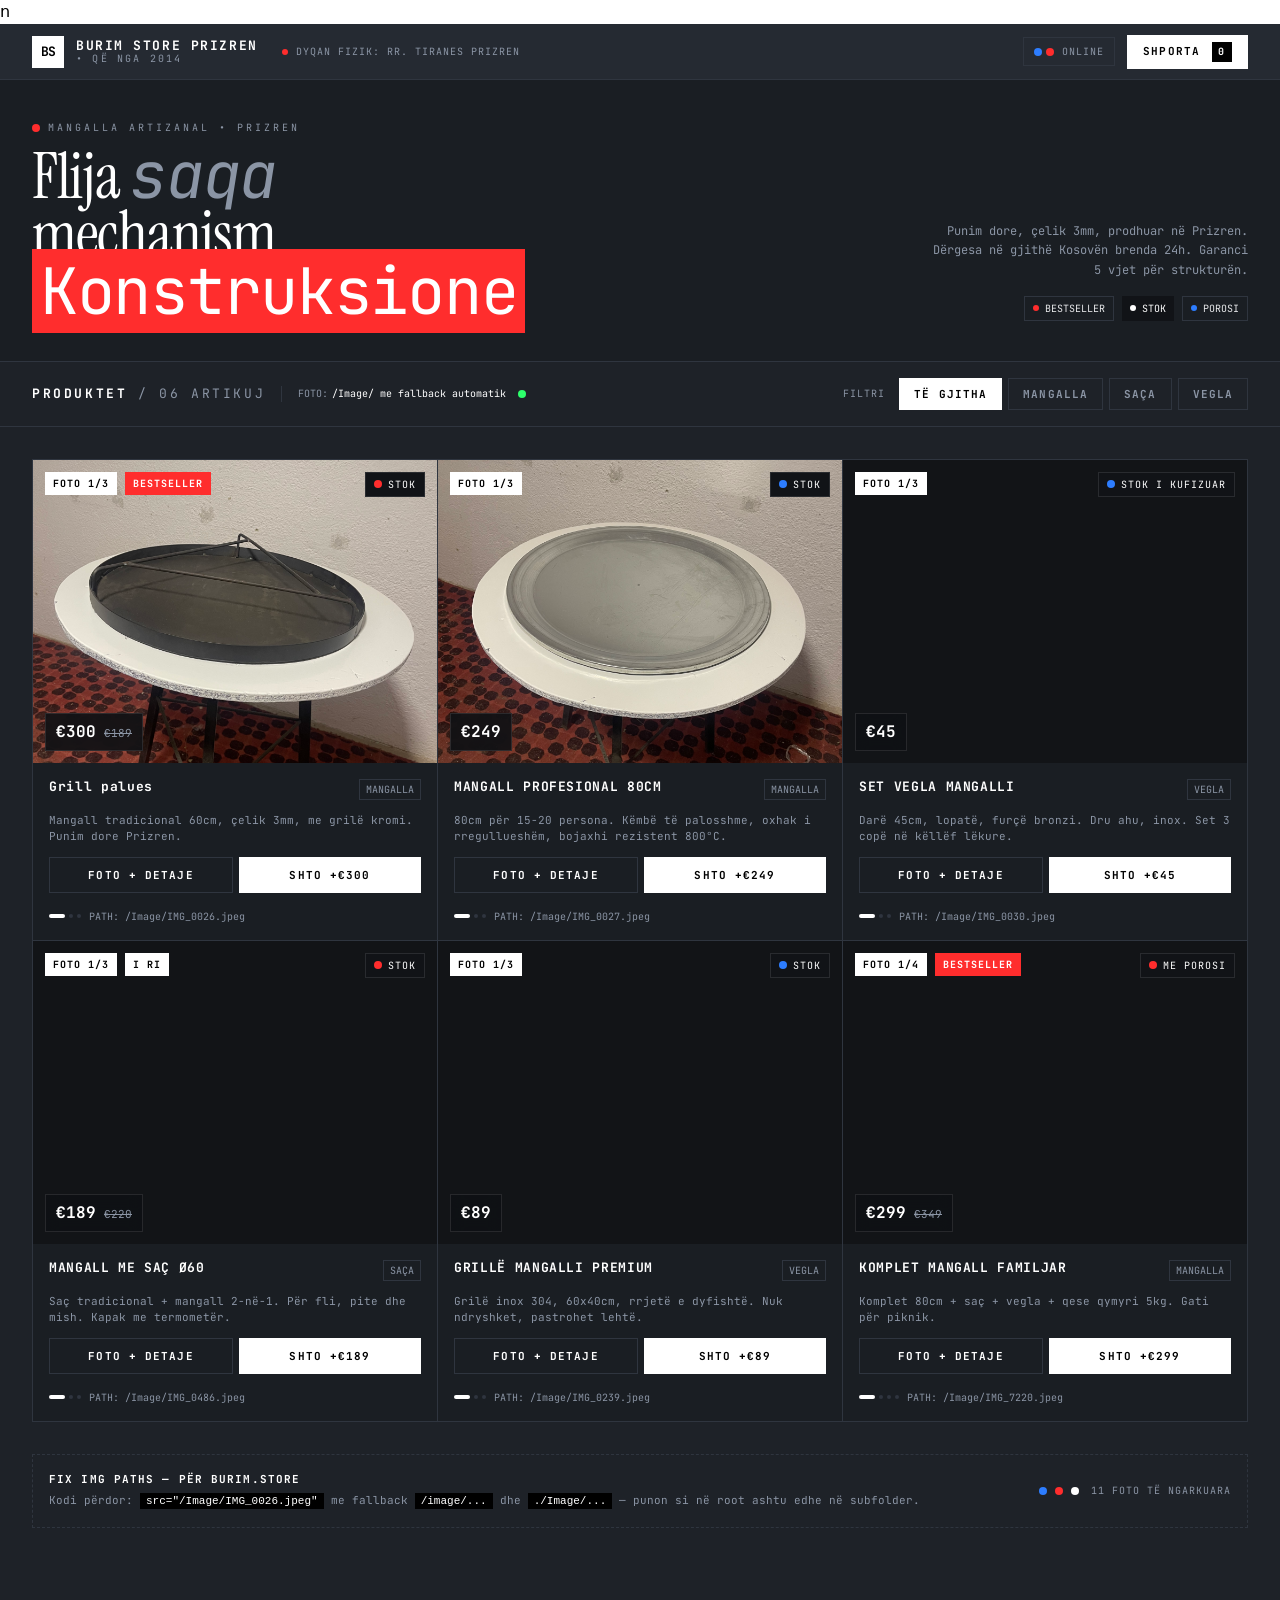
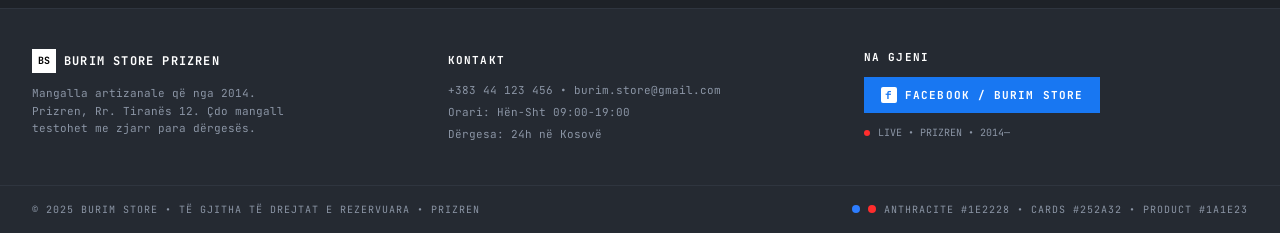
==== commit c8528bf7: "Update print statement from 'Hello' to 'Goodbye'" ====
--- a/index.html
+++ b/index.html
@@ -49,7 +49,7 @@
         .serif { font-family: "Instrument Serif", serif; }
         ::-webkit-scrollbar { width: 6px; height: 6px; }
         ::-webkit-scrollbar-thumb { background: #2f353f; border-radius: 10px; }
-      </style><header class="fixed left-0 right-0 z-50 flex items-center justify-between px-4 md:px-8 border-b" style="top: var(--safe-area-inset-top); height: 56px; background-color: var(--card); border-color: var(--card-border); backdrop-filter: blur(12px);"><div class="flex items-center gap-6"><div class="flex items-center gap-3"><div class="w-8 h-8 bg-white text-black flex items-center justify-center font-bold text-[13px] tracking-tighter">BS</div><div class="leading-none"><div class="text-[13px] font-bold tracking-[0.12em] text-white">BURIM STORE PRIZREN</div><div class="text-[10px] tracking-[0.22em] text-[var(--muted)] mt-[2px]">• QË NGA 2014</div></div></div><div class="hidden md:flex items-center gap-2 text-[10px] tracking-widest text-[var(--muted)]"><span class="w-1.5 h-1.5 rounded-full bg-[var(--red)] animate-pulse"></span>DYQAN FIZIK: RR. TIRANES PRIZREN</div></div><div class="flex items-center gap-3"><div class="hidden md:flex items-center gap-1 text-[10px] border border-[var(--card-border)] px-2.5 py-1.5"><span class="w-2 h-2 rounded-full bg-[var(--blue)]"></span><span class="w-2 h-2 rounded-full bg-[var(--red)]"></span><span class="text-[var(--muted)] tracking-widest ml-1">ONLINE</span></div><button class="relative flex items-center gap-3 bg-white text-black px-4 h-[34px] text-[11px] font-bold tracking-widest hover:bg-[#e8e9eb] transition"><span>SHPORTA</span><span class="bg-black text-white w-5 h-5 flex items-center justify-center text-[10px]">0</span></button></div></header><div class="h-[56px]"></div><div class="w-full border-b bg-[var(--card-product)]" style="border-color: var(--card-border);"><div class="max-w-[1280px] mx-auto px-4 md:px-8 py-8 md:py-10 flex flex-col md:flex-row md:items-end justify-between gap-6"><div><div class="flex items-center gap-2 mb-3"><span class="w-2 h-2 bg-[var(--red)] rounded-full"></span><span class="text-[10px] tracking-[0.3em] text-[var(--muted)]">MANGALLA ARTIZANAL • PRIZREN</span></div><h1 class="serif text-[40px] md:text-[64px] leading-[0.9] tracking-[-0.02em] text-white">MANGALLA <span class="italic font-normal text-[var(--muted)]">që</span> <br>NUK LËNË NJERI PA <br><span class="bg-[var(--red)] text-white px-2">NGRENE.</span></h1></div><div class="md:text-right max-w-[320px]"><p class="text-[12px] leading-[1.6] text-[var(--muted)]">Punim dore, çelik 3mm, prodhuar në Prizren. Dërgesa në gjithë Kosovën brenda 24h. Garanci 5 vjet për strukturën.</p><div class="mt-4 flex gap-2 md:justify-end"><div class="text-[10px] border border-[var(--card-border)] px-2 py-1 flex items-center gap-1.5"><span class="w-1.5 h-1.5 bg-[var(--red)] rounded-full"></span> BESTSELLER</div><div class="text-[10px] bg-[var(--black-pill)] text-white px-2 py-1 flex items-center gap-1.5"><span class="w-1.5 h-1.5 bg-white rounded-full"></span> STOK</div><div class="text-[10px] border border-[var(--card-border)] px-2 py-1 flex items-center gap-1.5"><span class="w-1.5 h-1.5 bg-[var(--blue)] rounded-full"></span> POROSI</div></div></div></div></div><div class="sticky z-40 border-b flex flex-col md:flex-row md:items-center justify-between gap-3 px-4 md:px-8 py-4 bg-[var(--bg)]" style="top: calc(56px + var(--safe-area-inset-top)); border-color: var(--card-border);"><div class="flex items-center gap-4"><h2 class="text-[13px] font-bold tracking-[0.2em] text-white">PRODUKTET <span class="text-[var(--muted)] font-normal">/ 06 ARTIKUJ</span></h2><div class="hidden md:block w-px h-4 bg-[var(--card-border)]"></div><div class="flex items-center gap-1 text-[10px]"><span class="text-[var(--muted)]">FOTO:</span><span class="text-white">/Image/ me fallback automatik</span><span class="ml-2 w-2 h-2 rounded-full bg-[#2dff6b] animate-pulse"></span></div></div><div class="flex items-center gap-1.5 overflow-x-auto no-scrollbar pb-1 md:pb-0"><span class="text-[10px] text-[var(--muted)] tracking-widest mr-2 shrink-0">FILTRI</span><button class="shrink-0 px-3.5 h-8 text-[11px] font-bold tracking-widest border transition-all bg-white text-black border-white">TË GJITHA</button><button class="shrink-0 px-3.5 h-8 text-[11px] font-bold tracking-widest border transition-all bg-transparent text-[var(--muted)] border-[var(--card-border)] hover:border-white hover:text-white">MANGALLA</button><button class="shrink-0 px-3.5 h-8 text-[11px] font-bold tracking-widest border transition-all bg-transparent text-[var(--muted)] border-[var(--card-border)] hover:border-white hover:text-white">SAÇA</button><button class="shrink-0 px-3.5 h-8 text-[11px] font-bold tracking-widest border transition-all bg-transparent text-[var(--muted)] border-[var(--card-border)] hover:border-white hover:text-white">VEGLA</button></div></div><main class="max-w-[1280px] mx-auto px-4 md:px-8 py-6 md:py-8"><div class="grid grid-cols-1 sm:grid-cols-2 lg:grid-cols-3 gap-[1px] bg-[var(--card-border)] border border-[var(--card-border)]"><div class="group bg-[var(--card-product)] flex flex-col relative"><div class="relative aspect-[4/3] overflow-hidden bg-[#121417] cursor-pointer"><img src="data:image/svg+xml,%3Csvg%20xmlns%3D'http%3A%2F%2Fwww.w3.org%2F2000%2Fsvg'%20width%3D'800'%20height%3D'600'%3E%3Crect%20width%3D'100%25'%20height%3D'100%25'%20fill%3D'%231a1e23'%2F%3E%3Crect%20x%3D'0'%20y%3D'0'%20width%3D'100%25'%20height%3D'4'%20fill%3D'%23ff2d2d'%2F%3E%3Ctext%20x%3D'50%25'%20y%3D'46%25'%20dominant-baseline%3D'middle'%20text-anchor%3D'middle'%20fill%3D'%23e8e9eb'%20font-family%3D'monospace'%20font-size%3D'22'%20font-weight%3D'700'%3EIMG_0026.jpeg%3C%2Ftext%3E%3Ctext%20x%3D'50%25'%20y%3D'54%25'%20dominant-baseline%3D'middle'%20text-anchor%3D'middle'%20fill%3D'%238b95a5'%20font-family%3D'monospace'%20font-size%3D'11'%3E%2FImage%2FIMG_0026.jpeg%20%E2%80%A2%20BURIM%20STORE%3C%2Ftext%3E%3C%2Fsvg%3E" alt="MANGALL KLASIK 60CM" class="w-full h-full object-cover group-hover:scale-[1.03] transition-transform duration-700" loading="lazy" decoding="async"><div class="absolute top-3 left-3 flex items-center gap-2"><div class="bg-white text-black text-[10px] font-bold px-2 py-1 tracking-widest">FOTO 1/3</div><div class="text-[10px] font-bold px-2 py-1 tracking-widest bg-[var(--red)] text-white">BESTSELLER</div></div><div class="absolute top-3 right-3 flex items-center gap-1.5"><div class="bg-[var(--black-pill)] text-white text-[10px] px-2 py-1 flex items-center gap-1.5 tracking-widest border border-white/10"><span class="w-2 h-2 rounded-full" style="background: var(--red);"></span>STOK</div></div><div class="absolute bottom-3 left-3 bg-[#0f1114]/90 backdrop-blur text-white px-2.5 py-1.5 border border-white/10"><div class="flex items-baseline gap-2"><span class="text-[16px] font-bold">€149</span><span class="text-[11px] line-through text-[var(--muted)]">€189</span></div></div><div class="absolute inset-0 bg-black/0 group-hover:bg-black/20 transition-colors"></div><div class="absolute inset-0 opacity-0 group-hover:opacity-100 transition-opacity flex items-center justify-center"><div class="bg-white text-black text-[11px] font-bold px-4 py-2 tracking-widest">SHIKO DETAJET + 3 FOTO</div></div></div><div class="p-4 flex flex-col gap-3 flex-1"><div class="flex items-start justify-between gap-3"><h3 class="text-[13px] font-bold tracking-[0.05em] leading-[1.2] text-white max-w-[70%]">MANGALL KLASIK 60CM</h3><span class="text-[10px] text-[var(--muted)] border border-[var(--card-border)] px-1.5 py-0.5 shrink-0">MANGALLA</span></div><p class="text-[11px] leading-[1.5] text-[var(--muted)] line-clamp-2">Mangall tradicional 60cm, çelik 3mm, me grilë kromi. Punim dore Prizren.</p><div class="mt-auto flex gap-1.5"><button class="flex-1 h-9 border border-[var(--card-border)] text-[11px] tracking-widest text-white hover:bg-white hover:text-black transition font-bold">FOTO + DETAJE</button><button class="flex-1 h-9 bg-white text-black text-[11px] tracking-widest font-bold hover:bg-[#e8e9eb] transition">SHTO +€149</button></div><div class="flex items-center gap-2 pt-1"><div class="flex items-center gap-1"><div class="w-1 h-1 rounded-full bg-white w-4"></div><div class="w-1 h-1 rounded-full bg-[var(--card-border)]"></div><div class="w-1 h-1 rounded-full bg-[var(--card-border)]"></div></div><span class="text-[10px] text-[var(--muted)]">PATH: /Image/IMG_0026.jpeg</span></div></div></div><div class="group bg-[var(--card-product)] flex flex-col relative"><div class="relative aspect-[4/3] overflow-hidden bg-[#121417] cursor-pointer"><img src="data:image/svg+xml,%3Csvg%20xmlns%3D'http%3A%2F%2Fwww.w3.org%2F2000%2Fsvg'%20width%3D'800'%20height%3D'600'%3E%3Crect%20width%3D'100%25'%20height%3D'100%25'%20fill%3D'%231a1e23'%2F%3E%3Crect%20x%3D'0'%20y%3D'0'%20width%3D'100%25'%20height%3D'4'%20fill%3D'%23ff2d2d'%2F%3E%3Ctext%20x%3D'50%25'%20y%3D'46%25'%20dominant-baseline%3D'middle'%20text-anchor%3D'middle'%20fill%3D'%23e8e9eb'%20font-family%3D'monospace'%20font-size%3D'22'%20font-weight%3D'700'%3EIMG_0027.jpeg%3C%2Ftext%3E%3Ctext%20x%3D'50%25'%20y%3D'54%25'%20dominant-baseline%3D'middle'%20text-anchor%3D'middle'%20fill%3D'%238b95a5'%20font-family%3D'monospace'%20font-size%3D'11'%3E%2FImage%2FIMG_0027.jpeg%20%E2%80%A2%20BURIM%20STORE%3C%2Ftext%3E%3C%2Fsvg%3E" alt="MANGALL PROFESIONAL 80CM" class="w-full h-full object-cover group-hover:scale-[1.03] transition-transform duration-700" loading="lazy" decoding="async"><div class="absolute top-3 left-3 flex items-center gap-2"><div class="bg-white text-black text-[10px] font-bold px-2 py-1 tracking-widest">FOTO 1/3</div></div><div class="absolute top-3 right-3 flex items-center gap-1.5"><div class="bg-[var(--black-pill)] text-white text-[10px] px-2 py-1 flex items-center gap-1.5 tracking-widest border border-white/10"><span class="w-2 h-2 rounded-full" style="background: var(--blue);"></span>STOK</div></div><div class="absolute bottom-3 left-3 bg-[#0f1114]/90 backdrop-blur text-white px-2.5 py-1.5 border border-white/10"><div class="flex items-baseline gap-2"><span class="text-[16px] font-bold">€249</span></div></div><div class="absolute inset-0 bg-black/0 group-hover:bg-black/20 transition-colors"></div><div class="absolute inset-0 opacity-0 group-hover:opacity-100 transition-opacity flex items-center justify-center"><div class="bg-white text-black text-[11px] font-bold px-4 py-2 tracking-widest">SHIKO DETAJET + 3 FOTO</div></div></div><div class="p-4 flex flex-col gap-3 flex-1"><div class="flex items-start justify-between gap-3"><h3 class="text-[13px] font-bold tracking-[0.05em] leading-[1.2] text-white max-w-[70%]">MANGALL PROFESIONAL 80CM</h3><span class="text-[10px] text-[var(--muted)] border border-[var(--card-border)] px-1.5 py-0.5 shrink-0">MANGALLA</span></div><p class="text-[11px] leading-[1.5] text-[var(--muted)] line-clamp-2">80cm për 15-20 persona. Këmbë të palosshme, oxhak i rregullueshëm, bojaxhi rezistent 800°C.</p><div class="mt-auto flex gap-1.5"><button class="flex-1 h-9 border border-[var(--card-border)] text-[11px] tracking-widest text-white hover:bg-white hover:text-black transition font-bold">FOTO + DETAJE</button><button class="flex-1 h-9 bg-white text-black text-[11px] tracking-widest font-bold hover:bg-[#e8e9eb] transition">SHTO +€249</button></div><div class="flex items-center gap-2 pt-1"><div class="flex items-center gap-1"><div class="w-1 h-1 rounded-full bg-white w-4"></div><div class="w-1 h-1 rounded-full bg-[var(--card-border)]"></div><div class="w-1 h-1 rounded-full bg-[var(--card-border)]"></div></div><span class="text-[10px] text-[var(--muted)]">PATH: /Image/IMG_0027.jpeg</span></div></div></div><div class="group bg-[var(--card-product)] flex flex-col relative"><div class="relative aspect-[4/3] overflow-hidden bg-[#121417] cursor-pointer"><img src="data:image/svg+xml,%3Csvg%20xmlns%3D'http%3A%2F%2Fwww.w3.org%2F2000%2Fsvg'%20width%3D'800'%20height%3D'600'%3E%3Crect%20width%3D'100%25'%20height%3D'100%25'%20fill%3D'%231a1e23'%2F%3E%3Crect%20x%3D'0'%20y%3D'0'%20width%3D'100%25'%20height%3D'4'%20fill%3D'%23ff2d2d'%2F%3E%3Ctext%20x%3D'50%25'%20y%3D'46%25'%20dominant-baseline%3D'middle'%20text-anchor%3D'middle'%20fill%3D'%23e8e9eb'%20font-family%3D'monospace'%20font-size%3D'22'%20font-weight%3D'700'%3EIMG_0030.jpeg%3C%2Ftext%3E%3Ctext%20x%3D'50%25'%20y%3D'54%25'%20dominant-baseline%3D'middle'%20text-anchor%3D'middle'%20fill%3D'%238b95a5'%20font-family%3D'monospace'%20font-size%3D'11'%3E%2FImage%2FIMG_0030.jpeg%20%E2%80%A2%20BURIM%20STORE%3C%2Ftext%3E%3C%2Fsvg%3E" alt="SET VEGLA MANGALLI" class="w-full h-full object-cover group-hover:scale-[1.03] transition-transform duration-700" loading="lazy" decoding="async"><div class="absolute top-3 left-3 flex items-center gap-2"><div class="bg-white text-black text-[10px] font-bold px-2 py-1 tracking-widest">FOTO 1/3</div></div><div class="absolute top-3 right-3 flex items-center gap-1.5"><div class="bg-[var(--black-pill)] text-white text-[10px] px-2 py-1 flex items-center gap-1.5 tracking-widest border border-white/10"><span class="w-2 h-2 rounded-full" style="background: var(--blue);"></span>STOK I KUFIZUAR</div></div><div class="absolute bottom-3 left-3 bg-[#0f1114]/90 backdrop-blur text-white px-2.5 py-1.5 border border-white/10"><div class="flex items-baseline gap-2"><span class="text-[16px] font-bold">€45</span></div></div><div class="absolute inset-0 bg-black/0 group-hover:bg-black/20 transition-colors"></div><div class="absolute inset-0 opacity-0 group-hover:opacity-100 transition-opacity flex items-center justify-center"><div class="bg-white text-black text-[11px] font-bold px-4 py-2 tracking-widest">SHIKO DETAJET + 3 FOTO</div></div></div><div class="p-4 flex flex-col gap-3 flex-1"><div class="flex items-start justify-between gap-3"><h3 class="text-[13px] font-bold tracking-[0.05em] leading-[1.2] text-white max-w-[70%]">SET VEGLA MANGALLI</h3><span class="text-[10px] text-[var(--muted)] border border-[var(--card-border)] px-1.5 py-0.5 shrink-0">VEGLA</span></div><p class="text-[11px] leading-[1.5] text-[var(--muted)] line-clamp-2">Darë 45cm, lopatë, furçë bronzi. Dru ahu, inox. Set 3 copë në këllëf lëkure.</p><div class="mt-auto flex gap-1.5"><button class="flex-1 h-9 border border-[var(--card-border)] text-[11px] tracking-widest text-white hover:bg-white hover:text-black transition font-bold">FOTO + DETAJE</button><button class="flex-1 h-9 bg-white text-black text-[11px] tracking-widest font-bold hover:bg-[#e8e9eb] transition">SHTO +€45</button></div><div class="flex items-center gap-2 pt-1"><div class="flex items-center gap-1"><div class="w-1 h-1 rounded-full bg-white w-4"></div><div class="w-1 h-1 rounded-full bg-[var(--card-border)]"></div><div class="w-1 h-1 rounded-full bg-[var(--card-border)]"></div></div><span class="text-[10px] text-[var(--muted)]">PATH: /Image/IMG_0030.jpeg</span></div></div></div><div class="group bg-[var(--card-product)] flex flex-col relative"><div class="relative aspect-[4/3] overflow-hidden bg-[#121417] cursor-pointer"><img src="data:image/svg+xml,%3Csvg%20xmlns%3D'http%3A%2F%2Fwww.w3.org%2F2000%2Fsvg'%20width%3D'800'%20height%3D'600'%3E%3Crect%20width%3D'100%25'%20height%3D'100%25'%20fill%3D'%231a1e23'%2F%3E%3Crect%20x%3D'0'%20y%3D'0'%20width%3D'100%25'%20height%3D'4'%20fill%3D'%23ff2d2d'%2F%3E%3Ctext%20x%3D'50%25'%20y%3D'46%25'%20dominant-baseline%3D'middle'%20text-anchor%3D'middle'%20fill%3D'%23e8e9eb'%20font-family%3D'monospace'%20font-size%3D'22'%20font-weight%3D'700'%3EIMG_0486.jpeg%3C%2Ftext%3E%3Ctext%20x%3D'50%25'%20y%3D'54%25'%20dominant-baseline%3D'middle'%20text-anchor%3D'middle'%20fill%3D'%238b95a5'%20font-family%3D'monospace'%20font-size%3D'11'%3E%2FImage%2FIMG_0486.jpeg%20%E2%80%A2%20BURIM%20STORE%3C%2Ftext%3E%3C%2Fsvg%3E" alt="MANGALL ME SAÇ Ø60" class="w-full h-full object-cover group-hover:scale-[1.03] transition-transform duration-700" loading="lazy" decoding="async"><div class="absolute top-3 left-3 flex items-center gap-2"><div class="bg-white text-black text-[10px] font-bold px-2 py-1 tracking-widest">FOTO 1/3</div><div class="text-[10px] font-bold px-2 py-1 tracking-widest bg-white text-black">I RI</div></div><div class="absolute top-3 right-3 flex items-center gap-1.5"><div class="bg-[var(--black-pill)] text-white text-[10px] px-2 py-1 flex items-center gap-1.5 tracking-widest border border-white/10"><span class="w-2 h-2 rounded-full" style="background: var(--red);"></span>STOK</div></div><div class="absolute bottom-3 left-3 bg-[#0f1114]/90 backdrop-blur text-white px-2.5 py-1.5 border border-white/10"><div class="flex items-baseline gap-2"><span class="text-[16px] font-bold">€189</span><span class="text-[11px] line-through text-[var(--muted)]">€220</span></div></div><div class="absolute inset-0 bg-black/0 group-hover:bg-black/20 transition-colors"></div><div class="absolute inset-0 opacity-0 group-hover:opacity-100 transition-opacity flex items-center justify-center"><div class="bg-white text-black text-[11px] font-bold px-4 py-2 tracking-widest">SHIKO DETAJET + 3 FOTO</div></div></div><div class="p-4 flex flex-col gap-3 flex-1"><div class="flex items-start justify-between gap-3"><h3 class="text-[13px] font-bold tracking-[0.05em] leading-[1.2] text-white max-w-[70%]">MANGALL ME SAÇ Ø60</h3><span class="text-[10px] text-[var(--muted)] border border-[var(--card-border)] px-1.5 py-0.5 shrink-0">SAÇA</span></div><p class="text-[11px] leading-[1.5] text-[var(--muted)] line-clamp-2">Saç tradicional + mangall 2-në-1. Për fli, pite dhe mish. Kapak me termometër.</p><div class="mt-auto flex gap-1.5"><button class="flex-1 h-9 border border-[var(--card-border)] text-[11px] tracking-widest text-white hover:bg-white hover:text-black transition font-bold">FOTO + DETAJE</button><button class="flex-1 h-9 bg-white text-black text-[11px] tracking-widest font-bold hover:bg-[#e8e9eb] transition">SHTO +€189</button></div><div class="flex items-center gap-2 pt-1"><div class="flex items-center gap-1"><div class="w-1 h-1 rounded-full bg-white w-4"></div><div class="w-1 h-1 rounded-full bg-[var(--card-border)]"></div><div class="w-1 h-1 rounded-full bg-[var(--card-border)]"></div></div><span class="text-[10px] text-[var(--muted)]">PATH: /Image/IMG_0486.jpeg</span></div></div></div><div class="group bg-[var(--card-product)] flex flex-col relative"><div class="relative aspect-[4/3] overflow-hidden bg-[#121417] cursor-pointer"><img src="data:image/svg+xml,%3Csvg%20xmlns%3D'http%3A%2F%2Fwww.w3.org%2F2000%2Fsvg'%20width%3D'800'%20height%3D'600'%3E%3Crect%20width%3D'100%25'%20height%3D'100%25'%20fill%3D'%231a1e23'%2F%3E%3Crect%20x%3D'0'%20y%3D'0'%20width%3D'100%25'%20height%3D'4'%20fill%3D'%23ff2d2d'%2F%3E%3Ctext%20x%3D'50%25'%20y%3D'46%25'%20dominant-baseline%3D'middle'%20text-anchor%3D'middle'%20fill%3D'%23e8e9eb'%20font-family%3D'monospace'%20font-size%3D'22'%20font-weight%3D'700'%3EIMG_0239.jpeg%3C%2Ftext%3E%3Ctext%20x%3D'50%25'%20y%3D'54%25'%20dominant-baseline%3D'middle'%20text-anchor%3D'middle'%20fill%3D'%238b95a5'%20font-family%3D'monospace'%20font-size%3D'11'%3E%2FImage%2FIMG_0239.jpeg%20%E2%80%A2%20BURIM%20STORE%3C%2Ftext%3E%3C%2Fsvg%3E" alt="GRILLË MANGALLI PREMIUM" class="w-full h-full object-cover group-hover:scale-[1.03] transition-transform duration-700" loading="lazy" decoding="async"><div class="absolute top-3 left-3 flex items-center gap-2"><div class="bg-white text-black text-[10px] font-bold px-2 py-1 tracking-widest">FOTO 1/3</div></div><div class="absolute top-3 right-3 flex items-center gap-1.5"><div class="bg-[var(--black-pill)] text-white text-[10px] px-2 py-1 flex items-center gap-1.5 tracking-widest border border-white/10"><span class="w-2 h-2 rounded-full" style="background: var(--blue);"></span>STOK</div></div><div class="absolute bottom-3 left-3 bg-[#0f1114]/90 backdrop-blur text-white px-2.5 py-1.5 border border-white/10"><div class="flex items-baseline gap-2"><span class="text-[16px] font-bold">€89</span></div></div><div class="absolute inset-0 bg-black/0 group-hover:bg-black/20 transition-colors"></div><div class="absolute inset-0 opacity-0 group-hover:opacity-100 transition-opacity flex items-center justify-center"><div class="bg-white text-black text-[11px] font-bold px-4 py-2 tracking-widest">SHIKO DETAJET + 3 FOTO</div></div></div><div class="p-4 flex flex-col gap-3 flex-1"><div class="flex items-start justify-between gap-3"><h3 class="text-[13px] font-bold tracking-[0.05em] leading-[1.2] text-white max-w-[70%]">GRILLË MANGALLI PREMIUM</h3><span class="text-[10px] text-[var(--muted)] border border-[var(--card-border)] px-1.5 py-0.5 shrink-0">VEGLA</span></div><p class="text-[11px] leading-[1.5] text-[var(--muted)] line-clamp-2">Grilë inox 304, 60x40cm, rrjetë e dyfishtë. Nuk ndryshket, pastrohet lehtë.</p><div class="mt-auto flex gap-1.5"><button class="flex-1 h-9 border border-[var(--card-border)] text-[11px] tracking-widest text-white hover:bg-white hover:text-black transition font-bold">FOTO + DETAJE</button><button class="flex-1 h-9 bg-white text-black text-[11px] tracking-widest font-bold hover:bg-[#e8e9eb] transition">SHTO +€89</button></div><div class="flex items-center gap-2 pt-1"><div class="flex items-center gap-1"><div class="w-1 h-1 rounded-full bg-white w-4"></div><div class="w-1 h-1 rounded-full bg-[var(--card-border)]"></div><div class="w-1 h-1 rounded-full bg-[var(--card-border)]"></div></div><span class="text-[10px] text-[var(--muted)]">PATH: /Image/IMG_0239.jpeg</span></div></div></div><div class="group bg-[var(--card-product)] flex flex-col relative"><div class="relative aspect-[4/3] overflow-hidden bg-[#121417] cursor-pointer"><img src="data:image/svg+xml,%3Csvg%20xmlns%3D'http%3A%2F%2Fwww.w3.org%2F2000%2Fsvg'%20width%3D'800'%20height%3D'600'%3E%3Crect%20width%3D'100%25'%20height%3D'100%25'%20fill%3D'%231a1e23'%2F%3E%3Crect%20x%3D'0'%20y%3D'0'%20width%3D'100%25'%20height%3D'4'%20fill%3D'%23ff2d2d'%2F%3E%3Ctext%20x%3D'50%25'%20y%3D'46%25'%20dominant-baseline%3D'middle'%20text-anchor%3D'middle'%20fill%3D'%23e8e9eb'%20font-family%3D'monospace'%20font-size%3D'22'%20font-weight%3D'700'%3EIMG_7220.jpeg%3C%2Ftext%3E%3Ctext%20x%3D'50%25'%20y%3D'54%25'%20dominant-baseline%3D'middle'%20text-anchor%3D'middle'%20fill%3D'%238b95a5'%20font-family%3D'monospace'%20font-size%3D'11'%3E%2FImage%2FIMG_7220.jpeg%20%E2%80%A2%20BURIM%20STORE%3C%2Ftext%3E%3C%2Fsvg%3E" alt="KOMPLET MANGALL FAMILJAR" class="w-full h-full object-cover group-hover:scale-[1.03] transition-transform duration-700" loading="lazy" decoding="async"><div class="absolute top-3 left-3 flex items-center gap-2"><div class="bg-white text-black text-[10px] font-bold px-2 py-1 tracking-widest">FOTO 1/4</div><div class="text-[10px] font-bold px-2 py-1 tracking-widest bg-[var(--red)] text-white">BESTSELLER</div></div><div class="absolute top-3 right-3 flex items-center gap-1.5"><div class="bg-[var(--black-pill)] text-white text-[10px] px-2 py-1 flex items-center gap-1.5 tracking-widest border border-white/10"><span class="w-2 h-2 rounded-full" style="background: var(--red);"></span>ME POROSI</div></div><div class="absolute bottom-3 left-3 bg-[#0f1114]/90 backdrop-blur text-white px-2.5 py-1.5 border border-white/10"><div class="flex items-baseline gap-2"><span class="text-[16px] font-bold">€299</span><span class="text-[11px] line-through text-[var(--muted)]">€349</span></div></div><div class="absolute inset-0 bg-black/0 group-hover:bg-black/20 transition-colors"></div><div class="absolute inset-0 opacity-0 group-hover:opacity-100 transition-opacity flex items-center justify-center"><div class="bg-white text-black text-[11px] font-bold px-4 py-2 tracking-widest">SHIKO DETAJET + 4 FOTO</div></div></div><div class="p-4 flex flex-col gap-3 flex-1"><div class="flex items-start justify-between gap-3"><h3 class="text-[13px] font-bold tracking-[0.05em] leading-[1.2] text-white max-w-[70%]">KOMPLET MANGALL FAMILJAR</h3><span class="text-[10px] text-[var(--muted)] border border-[var(--card-border)] px-1.5 py-0.5 shrink-0">MANGALLA</span></div><p class="text-[11px] leading-[1.5] text-[var(--muted)] line-clamp-2">Komplet 80cm + saç + vegla + qese qymyri 5kg. Gati për piknik.</p><div class="mt-auto flex gap-1.5"><button class="flex-1 h-9 border border-[var(--card-border)] text-[11px] tracking-widest text-white hover:bg-white hover:text-black transition font-bold">FOTO + DETAJE</button><button class="flex-1 h-9 bg-white text-black text-[11px] tracking-widest font-bold hover:bg-[#e8e9eb] transition">SHTO +€299</button></div><div class="flex items-center gap-2 pt-1"><div class="flex items-center gap-1"><div class="w-1 h-1 rounded-full bg-white w-4"></div><div class="w-1 h-1 rounded-full bg-[var(--card-border)]"></div><div class="w-1 h-1 rounded-full bg-[var(--card-border)]"></div><div class="w-1 h-1 rounded-full bg-[var(--card-border)]"></div></div><span class="text-[10px] text-[var(--muted)]">PATH: /Image/IMG_7220.jpeg</span></div></div></div></div><div class="mt-8 border border-dashed border-[var(--card-border)] p-4 bg-[var(--card-product)]/50"><div class="flex flex-col md:flex-row md:items-center justify-between gap-3"><div class="text-[11px] leading-[1.6]"><div class="text-white font-bold tracking-widest mb-1">FIX IMG PATHS — PËR BURIM.STORE</div><div class="text-[var(--muted)]">Kodi përdor: <code class="bg-black px-1.5 py-0.5 text-white">src="/Image/IMG_0026.jpeg"</code> me fallback <code class="bg-black px-1.5 py-0.5 text-white">/image/...</code> dhe <code class="bg-black px-1.5 py-0.5 text-white">./Image/...</code> — punon si në root ashtu edhe në subfolder.</div></div><div class="flex items-center gap-2 text-[10px]"><span class="w-2 h-2 rounded-full bg-[var(--blue)]"></span><span class="w-2 h-2 rounded-full bg-[var(--red)]"></span><span class="w-2 h-2 rounded-full bg-white"></span><span class="text-[var(--muted)] tracking-widest ml-1">11 FOTO TË NGARKUARA</span></div></div></div></main><footer class="mt-12 border-t bg-[var(--card)]" style="border-color: var(--card-border);"><div class="max-w-[1280px] mx-auto px-4 md:px-8 py-10 grid md:grid-cols-3 gap-8"><div><div class="flex items-center gap-2 mb-3"><div class="w-6 h-6 bg-white text-black flex items-center justify-center font-bold text-[10px]">BS</div><span class="text-[12px] font-bold tracking-widest text-white">BURIM STORE PRIZREN</span></div><p class="text-[11px] leading-[1.6] text-[var(--muted)] max-w-[280px]">Mangalla artizanale që nga 2014. Prizren, Rr. Tiranës 12. Çdo mangall testohet me zjarr para dërgesës.</p></div><div class="text-[11px] leading-[2] text-[var(--muted)]"><div class="text-white font-bold tracking-widest mb-2">KONTAKT</div><div>+383 44 123 456 • burim.store@gmail.com</div><div>Orari: Hën-Sht 09:00-19:00</div><div>Dërgesa: 24h në Kosovë</div></div><div><div class="text-white font-bold tracking-widest mb-3 text-[11px]">NA GJENI</div><a href="https://www.facebook.com/" target="_blank" rel="noopener" class="inline-flex items-center gap-2 border border-[#1877F2] bg-[#1877F2] text-white px-4 h-9 text-[11px] font-bold tracking-widest hover:bg-[#166fe5] transition"><span class="w-4 h-4 bg-white text-[#1877F2] flex items-center justify-center font-bold text-[11px] rounded-[2px]">f</span>FACEBOOK / BURIM STORE</a><div class="mt-3 flex items-center gap-2 text-[10px] text-[var(--muted)]"><span class="w-1.5 h-1.5 bg-[var(--red)] rounded-full"></span>LIVE • PRIZREN • 2014—</div></div></div><div class="border-t px-4 md:px-8 py-4 flex flex-col md:flex-row items-center justify-between gap-2 text-[10px] tracking-widest text-[var(--muted)]" style="border-color: var(--card-border);"><span>© 2025 BURIM STORE • TË GJITHA TË DREJTAT E REZERVUARA • PRIZREN</span><span class="flex items-center gap-2"><span class="w-2 h-2 bg-[var(--blue)] rounded-full"></span><span class="w-2 h-2 bg-[var(--red)] rounded-full"></span>ANTHRACITE #1E2228 • CARDS #252A32 • PRODUCT #1A1E23</span></div></footer></div></div>
+      </style><header class="fixed left-0 right-0 z-50 flex items-center justify-between px-4 md:px-8 border-b" style="top: var(--safe-area-inset-top); height: 56px; background-color: var(--card); border-color: var(--card-border); backdrop-filter: blur(12px);"><div class="flex items-center gap-6"><div class="flex items-center gap-3"><div class="w-8 h-8 bg-white text-black flex items-center justify-center font-bold text-[13px] tracking-tighter">BS</div><div class="leading-none"><div class="text-[13px] font-bold tracking-[0.12em] text-white">BURIM STORE PRIZREN</div><div class="text-[10px] tracking-[0.22em] text-[var(--muted)] mt-[2px]">• QË NGA 2014</div></div></div><div class="hidden md:flex items-center gap-2 text-[10px] tracking-widest text-[var(--muted)]"><span class="w-1.5 h-1.5 rounded-full bg-[var(--red)] animate-pulse"></span>DYQAN FIZIK: RR. TIRANES PRIZREN</div></div><div class="flex items-center gap-3"><div class="hidden md:flex items-center gap-1 text-[10px] border border-[var(--card-border)] px-2.5 py-1.5"><span class="w-2 h-2 rounded-full bg-[var(--blue)]"></span><span class="w-2 h-2 rounded-full bg-[var(--red)]"></span><span class="text-[var(--muted)] tracking-widest ml-1">ONLINE</span></div><button class="relative flex items-center gap-3 bg-white text-black px-4 h-[34px] text-[11px] font-bold tracking-widest hover:bg-[#e8e9eb] transition"><span>SHPORTA</span><span class="bg-black text-white w-5 h-5 flex items-center justify-center text-[10px]">0</span></button></div></header><div class="h-[56px]"></div><div class="w-full border-b bg-[var(--card-product)]" style="border-color: var(--card-border);"><div class="max-w-[1280px] mx-auto px-4 md:px-8 py-8 md:py-10 flex flex-col md:flex-row md:items-end justify-between gap-6"><div><div class="flex items-center gap-2 mb-3"><span class="w-2 h-2 bg-[var(--red)] rounded-full"></span><span class="text-[10px] tracking-[0.3em] text-[var(--muted)]">MANGALLA ARTIZANAL • PRIZREN</span></div><h1 class="serif text-[40px] md:text-[64px] leading-[0.9] tracking-[-0.02em] text-white">Flija <span class="italic font-normal text-[var(--muted)]">saqa</span> <br> Mechanism<br><span class="bg-[var(--red)] text-white px-2">Konstruksione</span></h1></div><div class="md:text-right max-w-[320px]"><p class="text-[12px] leading-[1.6] text-[var(--muted)]">Punim dore, çelik 3mm, prodhuar në Prizren. Dërgesa në gjithë Kosovën brenda 24h. Garanci 5 vjet për strukturën.</p><div class="mt-4 flex gap-2 md:justify-end"><div class="text-[10px] border border-[var(--card-border)] px-2 py-1 flex items-center gap-1.5"><span class="w-1.5 h-1.5 bg-[var(--red)] rounded-full"></span> BESTSELLER</div><div class="text-[10px] bg-[var(--black-pill)] text-white px-2 py-1 flex items-center gap-1.5"><span class="w-1.5 h-1.5 bg-white rounded-full"></span> STOK</div><div class="text-[10px] border border-[var(--card-border)] px-2 py-1 flex items-center gap-1.5"><span class="w-1.5 h-1.5 bg-[var(--blue)] rounded-full"></span> POROSI</div></div></div></div></div><div class="sticky z-40 border-b flex flex-col md:flex-row md:items-center justify-between gap-3 px-4 md:px-8 py-4 bg-[var(--bg)]" style="top: calc(56px + var(--safe-area-inset-top)); border-color: var(--card-border);"><div class="flex items-center gap-4"><h2 class="text-[13px] font-bold tracking-[0.2em] text-white">PRODUKTET <span class="text-[var(--muted)] font-normal">/ 06 ARTIKUJ</span></h2><div class="hidden md:block w-px h-4 bg-[var(--card-border)]"></div><div class="flex items-center gap-1 text-[10px]"><span class="text-[var(--muted)]">FOTO:</span><span class="text-white">/Image/ me fallback automatik</span><span class="ml-2 w-2 h-2 rounded-full bg-[#2dff6b] animate-pulse"></span></div></div><div class="flex items-center gap-1.5 overflow-x-auto no-scrollbar pb-1 md:pb-0"><span class="text-[10px] text-[var(--muted)] tracking-widest mr-2 shrink-0">FILTRI</span><button class="shrink-0 px-3.5 h-8 text-[11px] font-bold tracking-widest border transition-all bg-white text-black border-white">TË GJITHA</button><button class="shrink-0 px-3.5 h-8 text-[11px] font-bold tracking-widest border transition-all bg-transparent text-[var(--muted)] border-[var(--card-border)] hover:border-white hover:text-white">MANGALLA</button><button class="shrink-0 px-3.5 h-8 text-[11px] font-bold tracking-widest border transition-all bg-transparent text-[var(--muted)] border-[var(--card-border)] hover:border-white hover:text-white">SAÇA</button><button class="shrink-0 px-3.5 h-8 text-[11px] font-bold tracking-widest border transition-all bg-transparent text-[var(--muted)] border-[var(--card-border)] hover:border-white hover:text-white">VEGLA</button></div></div><main class="max-w-[1280px] mx-auto px-4 md:px-8 py-6 md:py-8"><div class="grid grid-cols-1 sm:grid-cols-2 lg:grid-cols-3 gap-[1px] bg-[var(--card-border)] border border-[var(--card-border)]"><div class="group bg-[var(--card-product)] flex flex-col relative"><div class="relative aspect-[4/3] overflow-hidden bg-[#121417] cursor-pointer"><img src="data:image/svg+xml,%3Csvg%20xmlns%3D'http%3A%2F%2Fwww.w3.org%2F2000%2Fsvg'%20width%3D'800'%20height%3D'600'%3E%3Crect%20width%3D'100%25'%20height%3D'100%25'%20fill%3D'%231a1e23'%2F%3E%3Crect%20x%3D'0'%20y%3D'0'%20width%3D'100%25'%20height%3D'4'%20fill%3D'%23ff2d2d'%2F%3E%3Ctext%20x%3D'50%25'%20y%3D'46%25'%20dominant-baseline%3D'middle'%20text-anchor%3D'middle'%20fill%3D'%23e8e9eb'%20font-family%3D'monospace'%20font-size%3D'22'%20font-weight%3D'700'%3EIMG_0026.jpeg%3C%2Ftext%3E%3Ctext%20x%3D'50%25'%20y%3D'54%25'%20dominant-baseline%3D'middle'%20text-anchor%3D'middle'%20fill%3D'%238b95a5'%20font-family%3D'monospace'%20font-size%3D'11'%3E%2FImage%2FIMG_0026.jpeg%20%E2%80%A2%20BURIM%20STORE%3C%2Ftext%3E%3C%2Fsvg%3E" alt="Grill palues" class="w-full h-full object-cover group-hover:scale-[1.03] transition-transform duration-700" loading="lazy" decoding="async"><div class="absolute top-3 left-3 flex items-center gap-2"><div class="bg-white text-black text-[10px] font-bold px-2 py-1 tracking-widest">FOTO 1/3</div><div class="text-[10px] font-bold px-2 py-1 tracking-widest bg-[var(--red)] text-white">BESTSELLER</div></div><div class="absolute top-3 right-3 flex items-center gap-1.5"><div class="bg-[var(--black-pill)] text-white text-[10px] px-2 py-1 flex items-center gap-1.5 tracking-widest border border-white/10"><span class="w-2 h-2 rounded-full" style="background: var(--red);"></span>STOK</div></div><div class="absolute bottom-3 left-3 bg-[#0f1114]/90 backdrop-blur text-white px-2.5 py-1.5 border border-white/10"><div class="flex items-baseline gap-2"><span class="text-[16px] font-bold">€149</span><span class="text-[11px] line-through text-[var(--muted)]">€189</span></div></div><div class="absolute inset-0 bg-black/0 group-hover:bg-black/20 transition-colors"></div><div class="absolute inset-0 opacity-0 group-hover:opacity-100 transition-opacity flex items-center justify-center"><div class="bg-white text-black text-[11px] font-bold px-4 py-2 tracking-widest">SHIKO DETAJET + 3 FOTO</div></div></div><div class="p-4 flex flex-col gap-3 flex-1"><div class="flex items-start justify-between gap-3"><h3 class="text-[13px] font-bold tracking-[0.05em] leading-[1.2] text-white max-w-[70%]">Grill palues</h3><span class="text-[10px] text-[var(--muted)] border border-[var(--card-border)] px-1.5 py-0.5 shrink-0">MANGALLA</span></div><p class="text-[11px] leading-[1.5] text-[var(--muted)] line-clamp-2">Mangall tradicional 60cm, çelik 3mm, me grilë kromi. Punim dore Prizren.</p><div class="mt-auto flex gap-1.5"><button class="flex-1 h-9 border border-[var(--card-border)] text-[11px] tracking-widest text-white hover:bg-white hover:text-black transition font-bold">FOTO + DETAJE</button><button class="flex-1 h-9 bg-white text-black text-[11px] tracking-widest font-bold hover:bg-[#e8e9eb] transition">SHTO +€149</button></div><div class="flex items-center gap-2 pt-1"><div class="flex items-center gap-1"><div class="w-1 h-1 rounded-full bg-white w-4"></div><div class="w-1 h-1 rounded-full bg-[var(--card-border)]"></div><div class="w-1 h-1 rounded-full bg-[var(--card-border)]"></div></div><span class="text-[10px] text-[var(--muted)]">PATH: /Image/IMG_0026.jpeg</span></div></div></div><div class="group bg-[var(--card-product)] flex flex-col relative"><div class="relative aspect-[4/3] overflow-hidden bg-[#121417] cursor-pointer"><img src="data:image/svg+xml,%3Csvg%20xmlns%3D'http%3A%2F%2Fwww.w3.org%2F2000%2Fsvg'%20width%3D'800'%20height%3D'600'%3E%3Crect%20width%3D'100%25'%20height%3D'100%25'%20fill%3D'%231a1e23'%2F%3E%3Crect%20x%3D'0'%20y%3D'0'%20width%3D'100%25'%20height%3D'4'%20fill%3D'%23ff2d2d'%2F%3E%3Ctext%20x%3D'50%25'%20y%3D'46%25'%20dominant-baseline%3D'middle'%20text-anchor%3D'middle'%20fill%3D'%23e8e9eb'%20font-family%3D'monospace'%20font-size%3D'22'%20font-weight%3D'700'%3EIMG_0027.jpeg%3C%2Ftext%3E%3Ctext%20x%3D'50%25'%20y%3D'54%25'%20dominant-baseline%3D'middle'%20text-anchor%3D'middle'%20fill%3D'%238b95a5'%20font-family%3D'monospace'%20font-size%3D'11'%3E%2FImage%2FIMG_0027.jpeg%20%E2%80%A2%20BURIM%20STORE%3C%2Ftext%3E%3C%2Fsvg%3E" alt="MANGALL PROFESIONAL 80CM" class="w-full h-full object-cover group-hover:scale-[1.03] transition-transform duration-700" loading="lazy" decoding="async"><div class="absolute top-3 left-3 flex items-center gap-2"><div class="bg-white text-black text-[10px] font-bold px-2 py-1 tracking-widest">FOTO 1/3</div></div><div class="absolute top-3 right-3 flex items-center gap-1.5"><div class="bg-[var(--black-pill)] text-white text-[10px] px-2 py-1 flex items-center gap-1.5 tracking-widest border border-white/10"><span class="w-2 h-2 rounded-full" style="background: var(--blue);"></span>STOK</div></div><div class="absolute bottom-3 left-3 bg-[#0f1114]/90 backdrop-blur text-white px-2.5 py-1.5 border border-white/10"><div class="flex items-baseline gap-2"><span class="text-[16px] font-bold">€249</span></div></div><div class="absolute inset-0 bg-black/0 group-hover:bg-black/20 transition-colors"></div><div class="absolute inset-0 opacity-0 group-hover:opacity-100 transition-opacity flex items-center justify-center"><div class="bg-white text-black text-[11px] font-bold px-4 py-2 tracking-widest">SHIKO DETAJET + 3 FOTO</div></div></div><div class="p-4 flex flex-col gap-3 flex-1"><div class="flex items-start justify-between gap-3"><h3 class="text-[13px] font-bold tracking-[0.05em] leading-[1.2] text-white max-w-[70%]">MANGALL PROFESIONAL 80CM</h3><span class="text-[10px] text-[var(--muted)] border border-[var(--card-border)] px-1.5 py-0.5 shrink-0">MANGALLA</span></div><p class="text-[11px] leading-[1.5] text-[var(--muted)] line-clamp-2">80cm për 15-20 persona. Këmbë të palosshme, oxhak i rregullueshëm, bojaxhi rezistent 800°C.</p><div class="mt-auto flex gap-1.5"><button class="flex-1 h-9 border border-[var(--card-border)] text-[11px] tracking-widest text-white hover:bg-white hover:text-black transition font-bold">FOTO + DETAJE</button><button class="flex-1 h-9 bg-white text-black text-[11px] tracking-widest font-bold hover:bg-[#e8e9eb] transition">SHTO +€249</button></div><div class="flex items-center gap-2 pt-1"><div class="flex items-center gap-1"><div class="w-1 h-1 rounded-full bg-white w-4"></div><div class="w-1 h-1 rounded-full bg-[var(--card-border)]"></div><div class="w-1 h-1 rounded-full bg-[var(--card-border)]"></div></div><span class="text-[10px] text-[var(--muted)]">PATH: /Image/IMG_0027.jpeg</span></div></div></div><div class="group bg-[var(--card-product)] flex flex-col relative"><div class="relative aspect-[4/3] overflow-hidden bg-[#121417] cursor-pointer"><img src="data:image/svg+xml,%3Csvg%20xmlns%3D'http%3A%2F%2Fwww.w3.org%2F2000%2Fsvg'%20width%3D'800'%20height%3D'600'%3E%3Crect%20width%3D'100%25'%20height%3D'100%25'%20fill%3D'%231a1e23'%2F%3E%3Crect%20x%3D'0'%20y%3D'0'%20width%3D'100%25'%20height%3D'4'%20fill%3D'%23ff2d2d'%2F%3E%3Ctext%20x%3D'50%25'%20y%3D'46%25'%20dominant-baseline%3D'middle'%20text-anchor%3D'middle'%20fill%3D'%23e8e9eb'%20font-family%3D'monospace'%20font-size%3D'22'%20font-weight%3D'700'%3EIMG_0030.jpeg%3C%2Ftext%3E%3Ctext%20x%3D'50%25'%20y%3D'54%25'%20dominant-baseline%3D'middle'%20text-anchor%3D'middle'%20fill%3D'%238b95a5'%20font-family%3D'monospace'%20font-size%3D'11'%3E%2FImage%2FIMG_0030.jpeg%20%E2%80%A2%20BURIM%20STORE%3C%2Ftext%3E%3C%2Fsvg%3E" alt="SET VEGLA MANGALLI" class="w-full h-full object-cover group-hover:scale-[1.03] transition-transform duration-700" loading="lazy" decoding="async"><div class="absolute top-3 left-3 flex items-center gap-2"><div class="bg-white text-black text-[10px] font-bold px-2 py-1 tracking-widest">FOTO 1/3</div></div><div class="absolute top-3 right-3 flex items-center gap-1.5"><div class="bg-[var(--black-pill)] text-white text-[10px] px-2 py-1 flex items-center gap-1.5 tracking-widest border border-white/10"><span class="w-2 h-2 rounded-full" style="background: var(--blue);"></span>STOK I KUFIZUAR</div></div><div class="absolute bottom-3 left-3 bg-[#0f1114]/90 backdrop-blur text-white px-2.5 py-1.5 border border-white/10"><div class="flex items-baseline gap-2"><span class="text-[16px] font-bold">€45</span></div></div><div class="absolute inset-0 bg-black/0 group-hover:bg-black/20 transition-colors"></div><div class="absolute inset-0 opacity-0 group-hover:opacity-100 transition-opacity flex items-center justify-center"><div class="bg-white text-black text-[11px] font-bold px-4 py-2 tracking-widest">SHIKO DETAJET + 3 FOTO</div></div></div><div class="p-4 flex flex-col gap-3 flex-1"><div class="flex items-start justify-between gap-3"><h3 class="text-[13px] font-bold tracking-[0.05em] leading-[1.2] text-white max-w-[70%]">SET VEGLA MANGALLI</h3><span class="text-[10px] text-[var(--muted)] border border-[var(--card-border)] px-1.5 py-0.5 shrink-0">VEGLA</span></div><p class="text-[11px] leading-[1.5] text-[var(--muted)] line-clamp-2">Darë 45cm, lopatë, furçë bronzi. Dru ahu, inox. Set 3 copë në këllëf lëkure.</p><div class="mt-auto flex gap-1.5"><button class="flex-1 h-9 border border-[var(--card-border)] text-[11px] tracking-widest text-white hover:bg-white hover:text-black transition font-bold">FOTO + DETAJE</button><button class="flex-1 h-9 bg-white text-black text-[11px] tracking-widest font-bold hover:bg-[#e8e9eb] transition">SHTO +€45</button></div><div class="flex items-center gap-2 pt-1"><div class="flex items-center gap-1"><div class="w-1 h-1 rounded-full bg-white w-4"></div><div class="w-1 h-1 rounded-full bg-[var(--card-border)]"></div><div class="w-1 h-1 rounded-full bg-[var(--card-border)]"></div></div><span class="text-[10px] text-[var(--muted)]">PATH: /Image/IMG_0030.jpeg</span></div></div></div><div class="group bg-[var(--card-product)] flex flex-col relative"><div class="relative aspect-[4/3] overflow-hidden bg-[#121417] cursor-pointer"><img src="data:image/svg+xml,%3Csvg%20xmlns%3D'http%3A%2F%2Fwww.w3.org%2F2000%2Fsvg'%20width%3D'800'%20height%3D'600'%3E%3Crect%20width%3D'100%25'%20height%3D'100%25'%20fill%3D'%231a1e23'%2F%3E%3Crect%20x%3D'0'%20y%3D'0'%20width%3D'100%25'%20height%3D'4'%20fill%3D'%23ff2d2d'%2F%3E%3Ctext%20x%3D'50%25'%20y%3D'46%25'%20dominant-baseline%3D'middle'%20text-anchor%3D'middle'%20fill%3D'%23e8e9eb'%20font-family%3D'monospace'%20font-size%3D'22'%20font-weight%3D'700'%3EIMG_0486.jpeg%3C%2Ftext%3E%3Ctext%20x%3D'50%25'%20y%3D'54%25'%20dominant-baseline%3D'middle'%20text-anchor%3D'middle'%20fill%3D'%238b95a5'%20font-family%3D'monospace'%20font-size%3D'11'%3E%2FImage%2FIMG_0486.jpeg%20%E2%80%A2%20BURIM%20STORE%3C%2Ftext%3E%3C%2Fsvg%3E" alt="MANGALL ME SAÇ Ø60" class="w-full h-full object-cover group-hover:scale-[1.03] transition-transform duration-700" loading="lazy" decoding="async"><div class="absolute top-3 left-3 flex items-center gap-2"><div class="bg-white text-black text-[10px] font-bold px-2 py-1 tracking-widest">FOTO 1/3</div><div class="text-[10px] font-bold px-2 py-1 tracking-widest bg-white text-black">I RI</div></div><div class="absolute top-3 right-3 flex items-center gap-1.5"><div class="bg-[var(--black-pill)] text-white text-[10px] px-2 py-1 flex items-center gap-1.5 tracking-widest border border-white/10"><span class="w-2 h-2 rounded-full" style="background: var(--red);"></span>STOK</div></div><div class="absolute bottom-3 left-3 bg-[#0f1114]/90 backdrop-blur text-white px-2.5 py-1.5 border border-white/10"><div class="flex items-baseline gap-2"><span class="text-[16px] font-bold">€189</span><span class="text-[11px] line-through text-[var(--muted)]">€220</span></div></div><div class="absolute inset-0 bg-black/0 group-hover:bg-black/20 transition-colors"></div><div class="absolute inset-0 opacity-0 group-hover:opacity-100 transition-opacity flex items-center justify-center"><div class="bg-white text-black text-[11px] font-bold px-4 py-2 tracking-widest">SHIKO DETAJET + 3 FOTO</div></div></div><div class="p-4 flex flex-col gap-3 flex-1"><div class="flex items-start justify-between gap-3"><h3 class="text-[13px] font-bold tracking-[0.05em] leading-[1.2] text-white max-w-[70%]">MANGALL ME SAÇ Ø60</h3><span class="text-[10px] text-[var(--muted)] border border-[var(--card-border)] px-1.5 py-0.5 shrink-0">SAÇA</span></div><p class="text-[11px] leading-[1.5] text-[var(--muted)] line-clamp-2">Saç tradicional + mangall 2-në-1. Për fli, pite dhe mish. Kapak me termometër.</p><div class="mt-auto flex gap-1.5"><button class="flex-1 h-9 border border-[var(--card-border)] text-[11px] tracking-widest text-white hover:bg-white hover:text-black transition font-bold">FOTO + DETAJE</button><button class="flex-1 h-9 bg-white text-black text-[11px] tracking-widest font-bold hover:bg-[#e8e9eb] transition">SHTO +€189</button></div><div class="flex items-center gap-2 pt-1"><div class="flex items-center gap-1"><div class="w-1 h-1 rounded-full bg-white w-4"></div><div class="w-1 h-1 rounded-full bg-[var(--card-border)]"></div><div class="w-1 h-1 rounded-full bg-[var(--card-border)]"></div></div><span class="text-[10px] text-[var(--muted)]">PATH: /Image/IMG_0486.jpeg</span></div></div></div><div class="group bg-[var(--card-product)] flex flex-col relative"><div class="relative aspect-[4/3] overflow-hidden bg-[#121417] cursor-pointer"><img src="data:image/svg+xml,%3Csvg%20xmlns%3D'http%3A%2F%2Fwww.w3.org%2F2000%2Fsvg'%20width%3D'800'%20height%3D'600'%3E%3Crect%20width%3D'100%25'%20height%3D'100%25'%20fill%3D'%231a1e23'%2F%3E%3Crect%20x%3D'0'%20y%3D'0'%20width%3D'100%25'%20height%3D'4'%20fill%3D'%23ff2d2d'%2F%3E%3Ctext%20x%3D'50%25'%20y%3D'46%25'%20dominant-baseline%3D'middle'%20text-anchor%3D'middle'%20fill%3D'%23e8e9eb'%20font-family%3D'monospace'%20font-size%3D'22'%20font-weight%3D'700'%3EIMG_0239.jpeg%3C%2Ftext%3E%3Ctext%20x%3D'50%25'%20y%3D'54%25'%20dominant-baseline%3D'middle'%20text-anchor%3D'middle'%20fill%3D'%238b95a5'%20font-family%3D'monospace'%20font-size%3D'11'%3E%2FImage%2FIMG_0239.jpeg%20%E2%80%A2%20BURIM%20STORE%3C%2Ftext%3E%3C%2Fsvg%3E" alt="GRILLË MANGALLI PREMIUM" class="w-full h-full object-cover group-hover:scale-[1.03] transition-transform duration-700" loading="lazy" decoding="async"><div class="absolute top-3 left-3 flex items-center gap-2"><div class="bg-white text-black text-[10px] font-bold px-2 py-1 tracking-widest">FOTO 1/3</div></div><div class="absolute top-3 right-3 flex items-center gap-1.5"><div class="bg-[var(--black-pill)] text-white text-[10px] px-2 py-1 flex items-center gap-1.5 tracking-widest border border-white/10"><span class="w-2 h-2 rounded-full" style="background: var(--blue);"></span>STOK</div></div><div class="absolute bottom-3 left-3 bg-[#0f1114]/90 backdrop-blur text-white px-2.5 py-1.5 border border-white/10"><div class="flex items-baseline gap-2"><span class="text-[16px] font-bold">€89</span></div></div><div class="absolute inset-0 bg-black/0 group-hover:bg-black/20 transition-colors"></div><div class="absolute inset-0 opacity-0 group-hover:opacity-100 transition-opacity flex items-center justify-center"><div class="bg-white text-black text-[11px] font-bold px-4 py-2 tracking-widest">SHIKO DETAJET + 3 FOTO</div></div></div><div class="p-4 flex flex-col gap-3 flex-1"><div class="flex items-start justify-between gap-3"><h3 class="text-[13px] font-bold tracking-[0.05em] leading-[1.2] text-white max-w-[70%]">GRILLË MANGALLI PREMIUM</h3><span class="text-[10px] text-[var(--muted)] border border-[var(--card-border)] px-1.5 py-0.5 shrink-0">VEGLA</span></div><p class="text-[11px] leading-[1.5] text-[var(--muted)] line-clamp-2">Grilë inox 304, 60x40cm, rrjetë e dyfishtë. Nuk ndryshket, pastrohet lehtë.</p><div class="mt-auto flex gap-1.5"><button class="flex-1 h-9 border border-[var(--card-border)] text-[11px] tracking-widest text-white hover:bg-white hover:text-black transition font-bold">FOTO + DETAJE</button><button class="flex-1 h-9 bg-white text-black text-[11px] tracking-widest font-bold hover:bg-[#e8e9eb] transition">SHTO +€89</button></div><div class="flex items-center gap-2 pt-1"><div class="flex items-center gap-1"><div class="w-1 h-1 rounded-full bg-white w-4"></div><div class="w-1 h-1 rounded-full bg-[var(--card-border)]"></div><div class="w-1 h-1 rounded-full bg-[var(--card-border)]"></div></div><span class="text-[10px] text-[var(--muted)]">PATH: /Image/IMG_0239.jpeg</span></div></div></div><div class="group bg-[var(--card-product)] flex flex-col relative"><div class="relative aspect-[4/3] overflow-hidden bg-[#121417] cursor-pointer"><img src="data:image/svg+xml,%3Csvg%20xmlns%3D'http%3A%2F%2Fwww.w3.org%2F2000%2Fsvg'%20width%3D'800'%20height%3D'600'%3E%3Crect%20width%3D'100%25'%20height%3D'100%25'%20fill%3D'%231a1e23'%2F%3E%3Crect%20x%3D'0'%20y%3D'0'%20width%3D'100%25'%20height%3D'4'%20fill%3D'%23ff2d2d'%2F%3E%3Ctext%20x%3D'50%25'%20y%3D'46%25'%20dominant-baseline%3D'middle'%20text-anchor%3D'middle'%20fill%3D'%23e8e9eb'%20font-family%3D'monospace'%20font-size%3D'22'%20font-weight%3D'700'%3EIMG_7220.jpeg%3C%2Ftext%3E%3Ctext%20x%3D'50%25'%20y%3D'54%25'%20dominant-baseline%3D'middle'%20text-anchor%3D'middle'%20fill%3D'%238b95a5'%20font-family%3D'monospace'%20font-size%3D'11'%3E%2FImage%2FIMG_7220.jpeg%20%E2%80%A2%20BURIM%20STORE%3C%2Ftext%3E%3C%2Fsvg%3E" alt="KOMPLET MANGALL FAMILJAR" class="w-full h-full object-cover group-hover:scale-[1.03] transition-transform duration-700" loading="lazy" decoding="async"><div class="absolute top-3 left-3 flex items-center gap-2"><div class="bg-white text-black text-[10px] font-bold px-2 py-1 tracking-widest">FOTO 1/4</div><div class="text-[10px] font-bold px-2 py-1 tracking-widest bg-[var(--red)] text-white">BESTSELLER</div></div><div class="absolute top-3 right-3 flex items-center gap-1.5"><div class="bg-[var(--black-pill)] text-white text-[10px] px-2 py-1 flex items-center gap-1.5 tracking-widest border border-white/10"><span class="w-2 h-2 rounded-full" style="background: var(--red);"></span>ME POROSI</div></div><div class="absolute bottom-3 left-3 bg-[#0f1114]/90 backdrop-blur text-white px-2.5 py-1.5 border border-white/10"><div class="flex items-baseline gap-2"><span class="text-[16px] font-bold">€299</span><span class="text-[11px] line-through text-[var(--muted)]">€349</span></div></div><div class="absolute inset-0 bg-black/0 group-hover:bg-black/20 transition-colors"></div><div class="absolute inset-0 opacity-0 group-hover:opacity-100 transition-opacity flex items-center justify-center"><div class="bg-white text-black text-[11px] font-bold px-4 py-2 tracking-widest">SHIKO DETAJET + 4 FOTO</div></div></div><div class="p-4 flex flex-col gap-3 flex-1"><div class="flex items-start justify-between gap-3"><h3 class="text-[13px] font-bold tracking-[0.05em] leading-[1.2] text-white max-w-[70%]">KOMPLET MANGALL FAMILJAR</h3><span class="text-[10px] text-[var(--muted)] border border-[var(--card-border)] px-1.5 py-0.5 shrink-0">MANGALLA</span></div><p class="text-[11px] leading-[1.5] text-[var(--muted)] line-clamp-2">Komplet 80cm + saç + vegla + qese qymyri 5kg. Gati për piknik.</p><div class="mt-auto flex gap-1.5"><button class="flex-1 h-9 border border-[var(--card-border)] text-[11px] tracking-widest text-white hover:bg-white hover:text-black transition font-bold">FOTO + DETAJE</button><button class="flex-1 h-9 bg-white text-black text-[11px] tracking-widest font-bold hover:bg-[#e8e9eb] transition">SHTO +€299</button></div><div class="flex items-center gap-2 pt-1"><div class="flex items-center gap-1"><div class="w-1 h-1 rounded-full bg-white w-4"></div><div class="w-1 h-1 rounded-full bg-[var(--card-border)]"></div><div class="w-1 h-1 rounded-full bg-[var(--card-border)]"></div><div class="w-1 h-1 rounded-full bg-[var(--card-border)]"></div></div><span class="text-[10px] text-[var(--muted)]">PATH: /Image/IMG_7220.jpeg</span></div></div></div></div><div class="mt-8 border border-dashed border-[var(--card-border)] p-4 bg-[var(--card-product)]/50"><div class="flex flex-col md:flex-row md:items-center justify-between gap-3"><div class="text-[11px] leading-[1.6]"><div class="text-white font-bold tracking-widest mb-1">FIX IMG PATHS — PËR BURIM.STORE</div><div class="text-[var(--muted)]">Kodi përdor: <code class="bg-black px-1.5 py-0.5 text-white">src="/Image/IMG_0026.jpeg"</code> me fallback <code class="bg-black px-1.5 py-0.5 text-white">/image/...</code> dhe <code class="bg-black px-1.5 py-0.5 text-white">./Image/...</code> — punon si në root ashtu edhe në subfolder.</div></div><div class="flex items-center gap-2 text-[10px]"><span class="w-2 h-2 rounded-full bg-[var(--blue)]"></span><span class="w-2 h-2 rounded-full bg-[var(--red)]"></span><span class="w-2 h-2 rounded-full bg-white"></span><span class="text-[var(--muted)] tracking-widest ml-1">11 FOTO TË NGARKUARA</span></div></div></div></main><footer class="mt-12 border-t bg-[var(--card)]" style="border-color: var(--card-border);"><div class="max-w-[1280px] mx-auto px-4 md:px-8 py-10 grid md:grid-cols-3 gap-8"><div><div class="flex items-center gap-2 mb-3"><div class="w-6 h-6 bg-white text-black flex items-center justify-center font-bold text-[10px]">BS</div><span class="text-[12px] font-bold tracking-widest text-white">BURIM STORE PRIZREN</span></div><p class="text-[11px] leading-[1.6] text-[var(--muted)] max-w-[280px]">Mangalla artizanale që nga 2014. Prizren, Rr. Tiranës 12. Çdo mangall testohet me zjarr para dërgesës.</p></div><div class="text-[11px] leading-[2] text-[var(--muted)]"><div class="text-white font-bold tracking-widest mb-2">KONTAKT</div><div>+383 44 123 456 • burim.store@gmail.com</div><div>Orari: Hën-Sht 09:00-19:00</div><div>Dërgesa: 24h në Kosovë</div></div><div><div class="text-white font-bold tracking-widest mb-3 text-[11px]">NA GJENI</div><a href="https://www.facebook.com/" target="_blank" rel="noopener" class="inline-flex items-center gap-2 border border-[#1877F2] bg-[#1877F2] text-white px-4 h-9 text-[11px] font-bold tracking-widest hover:bg-[#166fe5] transition"><span class="w-4 h-4 bg-white text-[#1877F2] flex items-center justify-center font-bold text-[11px] rounded-[2px]">f</span>FACEBOOK / BURIM STORE</a><div class="mt-3 flex items-center gap-2 text-[10px] text-[var(--muted)]"><span class="w-1.5 h-1.5 bg-[var(--red)] rounded-full"></span>LIVE • PRIZREN • 2014—</div></div></div><div class="border-t px-4 md:px-8 py-4 flex flex-col md:flex-row items-center justify-between gap-2 text-[10px] tracking-widest text-[var(--muted)]" style="border-color: var(--card-border);"><span>© 2025 BURIM STORE • TË GJITHA TË DREJTAT E REZERVUARA • PRIZREN</span><span class="flex items-center gap-2"><span class="w-2 h-2 bg-[var(--blue)] rounded-full"></span><span class="w-2 h-2 bg-[var(--red)] rounded-full"></span>ANTHRACITE #1E2228 • CARDS #252A32 • PRODUCT #1A1E23</span></div></footer></div></div>
   
   <script type="module">var Qc=Object.create;var{getPrototypeOf:Ac,defineProperty:Rl,getOwnPropertyNames:Kc}=Object;var Yc=Object.prototype.hasOwnProperty;var vn=(e,n,t)=>{t=e!=null?Qc(Ac(e)):{};let r=n||!e||!e.__esModule?Rl(t,"default",{value:e,enumerable:!0}):t;for(let l of Kc(e))if(!Yc.call(r,l))Rl(r,l,{get:()=>e[l],enumerable:!0});return r};var ir=(e,n)=>()=>(n||e((n={exports:{}}).exports,n),n.exports);var Xc=(e,n)=>{for(var t in n)Rl(e,t,{get:n[t],enumerable:!0,configurable:!0,set:(r)=>n[t]=()=>r})};var Gc=(e,n)=>()=>(e&&(n=e(e=0)),n);var ft=ir((ff)=>{var ct=Symbol.for("react.element"),Zc=Symbol.for("react.portal"),Jc=Symbol.for("react.fragment"),qc=Symbol.for("react.strict_mode"),jc=Symbol.for("react.profiler"),bc=Symbol.for("react.provider"),ef=Symbol.for("react.context"),nf=Symbol.for("react.forward_ref"),tf=Symbol.for("react.suspense"),rf=Symbol.for("react.memo"),lf=Symbol.for("react.lazy"),ei=Symbol.iterator;function of(e){if(e===null||typeof e!=="object")return null;return e=ei&&e[ei]||e["@@iterator"],typeof e==="function"?e:null}var ri={isMounted:function(){return!1},enqueueForceUpdate:function(){},enqueueReplaceState:function(){},enqueueSetState:function(){}},li=Object.assign,oi={};function In(e,n,t){this.props=e,this.context=n,this.refs=oi,this.updater=t||ri}In.prototype.isReactComponent={};In.prototype.setState=function(e,n){if(typeof e!=="object"&&typeof e!=="function"&&e!=null)throw Error("setState(...): takes an object of state variables to update or a function which returns an object of state variables.");this.updater.enqueueSetState(this,e,n,"setState")};In.prototype.forceUpdate=function(e){this.updater.enqueueForceUpdate(this,e,"forceUpdate")};function ui(){}ui.prototype=In.prototype;function xl(e,n,t){this.props=e,this.context=n,this.refs=oi,this.updater=t||ri}var Il=xl.prototype=new ui;Il.constructor=xl;li(Il,In.prototype);Il.isPureReactComponent=!0;var ni=Array.isArray,ii=Object.prototype.hasOwnProperty,Fl={current:null},si={key:!0,ref:!0,__self:!0,__source:!0};function ai(e,n,t){var r,l={},o=null,u=null;if(n!=null)for(r in n.ref!==void 0&&(u=n.ref),n.key!==void 0&&(o=""+n.key),n)ii.call(n,r)&&!si.hasOwnProperty(r)&&(l[r]=n[r]);var i=arguments.length-2;if(i===1)l.children=t;else if(1<i){for(var s=Array(i),c=0;c<i;c++)s[c]=arguments[c+2];l.children=s}if(e&&e.defaultProps)for(r in i=e.defaultProps,i)l[r]===void 0&&(l[r]=i[r]);return{$$typeof:ct,type:e,key:o,ref:u,props:l,_owner:Fl.current}}function uf(e,n){return{$$typeof:ct,type:e.type,key:n,ref:e.ref,props:e.props,_owner:e._owner}}function Ol(e){return typeof e==="object"&&e!==null&&e.$$typeof===ct}function sf(e){var n={"=":"=0",":":"=2"};return"$"+e.replace(/[=:]/g,function(t){return n[t]})}var ti=/\/+/g;function Ml(e,n){return typeof e==="object"&&e!==null&&e.key!=null?sf(""+e.key):n.toString(36)}function ar(e,n,t,r,l){var o=typeof e;if(o==="undefined"||o==="boolean")e=null;var u=!1;if(e===null)u=!0;else switch(o){case"string":case"number":u=!0;break;case"object":switch(e.$$typeof){case ct:case Zc:u=!0}}if(u)return u=e,l=l(u),e=r===""?"."+Ml(u,0):r,ni(l)?(t="",e!=null&&(t=e.replace(ti,"$&/")+"/"),ar(l,n,t,"",function(c){return c})):l!=null&&(Ol(l)&&(l=uf(l,t+(!l.key||u&&u.key===l.key?"":(""+l.key).replace(ti,"$&/")+"/")+e)),n.push(l)),1;if(u=0,r=r===""?".":r+":",ni(e))for(var i=0;i<e.length;i++){o=e[i];var s=r+Ml(o,i);u+=ar(o,n,t,s,l)}else if(s=of(e),typeof s==="function")for(e=s.call(e),i=0;!(o=e.next()).done;)o=o.value,s=r+Ml(o,i++),u+=ar(o,n,t,s,l);else if(o==="object")throw n=String(e),Error("Objects are not valid as a React child (found: "+(n==="[object Object]"?"object with keys {"+Object.keys(e).join(", ")+"}":n)+"). If you meant to render a collection of children, use an array instead.");return u}function sr(e,n,t){if(e==null)return e;var r=[],l=0;return ar(e,r,"","",function(o){return n.call(t,o,l++)}),r}function af(e){if(e._status===-1){var n=e._result;n=n(),n.then(function(t){if(e._status===0||e._status===-1)e._status=1,e._result=t},function(t){if(e._status===0||e._status===-1)e._status=2,e._result=t}),e._status===-1&&(e._status=0,e._result=n)}if(e._status===1)return e._result.default;throw e._result}var re={current:null},cr={transition:null},cf={ReactCurrentDispatcher:re,ReactCurrentBatchConfig:cr,ReactCurrentOwner:Fl};function ci(){throw Error("act(...) is not supported in production builds of React.")}ff.Children={map:sr,forEach:function(e,n,t){sr(e,function(){n.apply(this,arguments)},t)},count:function(e){var n=0;return sr(e,function(){n++}),n},toArray:function(e){return sr(e,function(n){return n})||[]},only:function(e){if(!Ol(e))throw Error("React.Children.only expected to receive a single React element child.");return e}};ff.Component=In;ff.Fragment=Jc;ff.Profiler=jc;ff.PureComponent=xl;ff.StrictMode=qc;ff.Suspense=tf;ff.__SECRET_INTERNALS_DO_NOT_USE_OR_YOU_WILL_BE_FIRED=cf;ff.act=ci;ff.cloneElement=function(e,n,t){if(e===null||e===void 0)throw Error("React.cloneElement(...): The argument must be a React element, but you passed "+e+".");var r=li({},e.props),l=e.key,o=e.ref,u=e._owner;if(n!=null){if(n.ref!==void 0&&(o=n.ref,u=Fl.current),n.key!==void 0&&(l=""+n.key),e.type&&e.type.defaultProps)var i=e.type.defaultProps;for(s in n)ii.call(n,s)&&!si.hasOwnProperty(s)&&(r[s]=n[s]===void 0&&i!==void 0?i[s]:n[s])}var s=arguments.length-2;if(s===1)r.children=t;else if(1<s){i=Array(s);for(var c=0;c<s;c++)i[c]=arguments[c+2];r.children=i}return{$$typeof:ct,type:e.type,key:l,ref:o,props:r,_owner:u}};ff.createContext=function(e){return e={$$typeof:ef,_currentValue:e,_currentValue2:e,_threadCount:0,Provider:null,Consumer:null,_defaultValue:null,_globalName:null},e.Provider={$$typeof:bc,_context:e},e.Consumer=e};ff.createElement=ai;ff.createFactory=function(e){var n=ai.bind(null,e);return n.type=e,n};ff.createRef=function(){return{current:null}};ff.forwardRef=function(e){return{$$typeof:nf,render:e}};ff.isValidElement=Ol;ff.lazy=function(e){return{$$typeof:lf,_payload:{_status:-1,_result:e},_init:af}};ff.memo=function(e,n){return{$$typeof:rf,type:e,compare:n===void 0?null:n}};ff.startTransition=function(e){var n=cr.transition;cr.transition={};try{e()}finally{cr.transition=n}};ff.unstable_act=ci;ff.useCallback=function(e,n){return re.current.useCallback(e,n)};ff.useContext=function(e){return re.current.useContext(e)};ff.useDebugValue=function(){};ff.useDeferredValue=function(e){return re.current.useDeferredValue(e)};ff.useEffect=function(e,n){return re.current.useEffect(e,n)};ff.useId=function(){return re.current.useId()};ff.useImperativeHandle=function(e,n,t){return re.current.useImperativeHandle(e,n,t)};ff.useInsertionEffect=function(e,n){return re.current.useInsertionEffect(e,n)};ff.useLayoutEffect=function(e,n){return re.current.useLayoutEffect(e,n)};ff.useMemo=function(e,n){return re.current.useMemo(e,n)};ff.useReducer=function(e,n,t){return re.current.useReducer(e,n,t)};ff.useRef=function(e){return re.current.useRef(e)};ff.useState=function(e){return re.current.useState(e)};ff.useSyncExternalStore=function(e,n,t){return re.current.useSyncExternalStore(e,n,t)};ff.useTransition=function(){return re.current.useTransition()};ff.version="18.3.1"});var yi=ir((Zf)=>{function Ul(e,n){var t=e.length;e.push(n);e:for(;0<t;){var r=t-1>>>1,l=e[r];if(0<fr(l,n))e[r]=n,e[t]=l,t=r;else break e}}function Ce(e){return e.length===0?null:e[0]}function hr(e){if(e.length===0)return null;var n=e[0],t=e.pop();if(t!==n){e[0]=t;e:for(var r=0,l=e.length,o=l>>>1;r<o;){var u=2*(r+1)-1,i=e[u],s=u+1,c=e[s];if(0>fr(i,t))s<l&&0>fr(c,i)?(e[r]=c,e[s]=t,r=s):(e[r]=i,e[u]=t,r=u);else if(s<l&&0>fr(c,t))e[r]=c,e[s]=t,r=s;else break e}}return n}function fr(e,n){var t=e.sortIndex-n.sortIndex;return t!==0?t:e.id-n.id}if(typeof performance==="object"&&typeof performance.now==="function")Vl=performance,Zf.unstable_now=function(){return Vl.now()};else dr=Date,Bl=dr.now(),Zf.unstable_now=function(){return dr.now()-Bl};var Vl,dr,Bl,Me=[],Ge=[],Gf=1,ve=null,q=3,vr=!1,yn=!1,pt=!1,di=typeof setTimeout==="function"?setTimeout:null,pi=typeof clearTimeout==="function"?clearTimeout:null,fi=typeof setImmediate<"u"?setImmediate:null;typeof navigator<"u"&&navigator.scheduling!==void 0&&navigator.scheduling.isInputPending!==void 0&&navigator.scheduling.isInputPending.bind(navigator.scheduling);function Wl(e){for(var n=Ce(Ge);n!==null;){if(n.callback===null)hr(Ge);else if(n.startTime<=e)hr(Ge),n.sortIndex=n.expirationTime,Ul(Me,n);else break;n=Ce(Ge)}}function Hl(e){if(pt=!1,Wl(e),!yn)if(Ce(Me)!==null)yn=!0,Al(Ql);else{var n=Ce(Ge);n!==null&&Kl(Hl,n.startTime-e)}}function Ql(e,n){yn=!1,pt&&(pt=!1,pi(mt),mt=-1),vr=!0;var t=q;try{Wl(n);for(ve=Ce(Me);ve!==null&&(!(ve.expirationTime>n)||e&&!vi());){var r=ve.callback;if(typeof r==="function"){ve.callback=null,q=ve.priorityLevel;var l=r(ve.expirationTime<=n);n=Zf.unstable_now(),typeof l==="function"?ve.callback=l:ve===Ce(Me)&&hr(Me),Wl(n)}else hr(Me);ve=Ce(Me)}if(ve!==null)var o=!0;else{var u=Ce(Ge);u!==null&&Kl(Hl,u.startTime-n),o=!1}return o}finally{ve=null,q=t,vr=!1}}var yr=!1,pr=null,mt=-1,mi=5,hi=-1;function vi(){return Zf.unstable_now()-hi<mi?!1:!0}function Dl(){if(pr!==null){var e=Zf.unstable_now();hi=e;var n=!0;try{n=pr(!0,e)}finally{n?dt():(yr=!1,pr=null)}}else yr=!1}var dt;if(typeof fi==="function")dt=function(){fi(Dl)};else if(typeof MessageChannel<"u")mr=new MessageChannel,$l=mr.port2,mr.port1.onmessage=Dl,dt=function(){$l.postMessage(null)};else dt=function(){di(Dl,0)};var mr,$l;function Al(e){pr=e,yr||(yr=!0,dt())}function Kl(e,n){mt=di(function(){e(Zf.unstable_now())},n)}Zf.unstable_IdlePriority=5;Zf.unstable_ImmediatePriority=1;Zf.unstable_LowPriority=4;Zf.unstable_NormalPriority=3;Zf.unstable_Profiling=null;Zf.unstable_UserBlockingPriority=2;Zf.unstable_cancelCallback=function(e){e.callback=null};Zf.unstable_continueExecution=function(){yn||vr||(yn=!0,Al(Ql))};Zf.unstable_forceFrameRate=function(e){0>e||125<e?console.error("forceFrameRate takes a positive int between 0 and 125, forcing frame rates higher than 125 fps is not supported"):mi=0<e?Math.floor(1000/e):5};Zf.unstable_getCurrentPriorityLevel=function(){return q};Zf.unstable_getFirstCallbackNode=function(){return Ce(Me)};Zf.unstable_next=function(e){switch(q){case 1:case 2:case 3:var n=3;break;default:n=q}var t=q;q=n;try{return e()}finally{q=t}};Zf.unstable_pauseExecution=function(){};Zf.unstable_requestPaint=function(){};Zf.unstable_runWithPriority=function(e,n){switch(e){case 1:case 2:case 3:case 4:case 5:break;default:e=3}var t=q;q=e;try{return n()}finally{q=t}};Zf.unstable_scheduleCallback=function(e,n,t){var r=Zf.unstable_now();switch(typeof t==="object"&&t!==null?(t=t.delay,t=typeof t==="number"&&0<t?r+t:r):t=r,e){case 1:var l=-1;break;case 2:l=250;break;case 5:l=1073741823;break;case 4:l=1e4;break;default:l=5000}return l=t+l,e={id:Gf++,callback:n,priorityLevel:e,startTime:t,expirationTime:l,sortIndex:-1},t>r?(e.sortIndex=t,Ul(Ge,e),Ce(Me)===null&&e===Ce(Ge)&&(pt?(pi(mt),mt=-1):pt=!0,Kl(Hl,t-r))):(e.sortIndex=l,Ul(Me,e),yn||vr||(yn=!0,Al(Ql))),e};Zf.unstable_shouldYield=vi;Zf.unstable_wrapCallback=function(e){var n=q;return function(){var t=q;q=n;try{return e.apply(this,arguments)}finally{q=t}}}});var ju={};Xc(ju,{version:()=>Mc,unstable_renderSubtreeIntoContainer:()=>Rc,unstable_batchedUpdates:()=>Tc,unmountComponentAtNode:()=>Lc,render:()=>zc,hydrateRoot:()=>Pc,hydrate:()=>Nc,flushSync:()=>_c,findDOMNode:()=>Cc,createRoot:()=>Ec,createPortal:()=>Sc,__SECRET_INTERNALS_DO_NOT_USE_OR_YOU_WILL_BE_FIRED:()=>kc});function g(e){for(var n="https://reactjs.org/docs/error-decoder.html?invariant="+e,t=1;t<arguments.length;t++)n+="&args[]="+encodeURIComponent(arguments[t]);return"Minified React error #"+e+"; visit "+n+" for the full message or use the non-minified dev environment for full errors and additional helpful warnings."}function Mn(e,n){nt(e,n),nt(e+"Capture",n)}function nt(e,n){Bt[e]=n;for(e=0;e<n.length;e++)Cs.add(n[e])}function hd(e){if(mo.call(wi,e))return!0;if(mo.call(gi,e))return!1;if(md.test(e))return wi[e]=!0;return gi[e]=!0,!1}function vd(e,n,t,r){if(t!==null&&t.type===0)return!1;switch(typeof n){case"function":case"symbol":return!0;case"boolean":if(r)return!1;if(t!==null)return!t.acceptsBooleans;return e=e.toLowerCase().slice(0,5),e!=="data-"&&e!=="aria-";default:return!1}}function yd(e,n,t,r){if(n===null||typeof n>"u"||vd(e,n,t,r))return!0;if(r)return!1;if(t!==null)switch(t.type){case 3:return!n;case 4:return n===!1;case 5:return isNaN(n);case 6:return isNaN(n)||1>n}return!1}function ue(e,n,t,r,l,o,u){this.acceptsBooleans=n===2||n===3||n===4,this.attributeName=r,this.attributeNamespace=l,this.mustUseProperty=t,this.propertyName=e,this.type=n,this.sanitizeURL=o,this.removeEmptyString=u}function au(e){return e[1].toUpperCase()}function cu(e,n,t,r){var l=J.hasOwnProperty(n)?J[n]:null;if(l!==null?l.type!==0:r||!(2<n.length)||n[0]!=="o"&&n[0]!=="O"||n[1]!=="n"&&n[1]!=="N")yd(n,t,l,r)&&(t=null),r||l===null?hd(n)&&(t===null?e.removeAttribute(n):e.setAttribute(n,""+t)):l.mustUseProperty?e[l.propertyName]=t===null?l.type===3?!1:"":t:(n=l.attributeName,r=l.attributeNamespace,t===null?e.removeAttribute(n):(l=l.type,t=l===3||l===4&&t===!0?"":""+t,r?e.setAttributeNS(r,n,t):e.setAttribute(n,t)))}function ht(e){if(e===null||typeof e!=="object")return null;return e=ki&&e[ki]||e["@@iterator"],typeof e==="function"?e:null}function Et(e){if(Yl===void 0)try{throw Error()}catch(t){var n=t.stack.trim().match(/\n( *(at )?)/);Yl=n&&n[1]||""}return`
 `+Yl+e}function Gl(e,n){if(!e||Xl)return"";Xl=!0;var t=Error.prepareStackTrace;Error.prepareStackTrace=void 0;try{if(n)if(n=function(){throw Error()},Object.defineProperty(n.prototype,"props",{set:function(){throw Error()}}),typeof Reflect==="object"&&Reflect.construct){try{Reflect.construct(n,[])}catch(c){var r=c}Reflect.construct(e,[],n)}else{try{n.call()}catch(c){r=c}e.call(n.prototype)}else{try{throw Error()}catch(c){r=c}e()}}catch(c){if(c&&r&&typeof c.stack==="string"){for(var l=c.stack.split(`
@@ -58,7 +58,7 @@
 `+l[u].replace(" at new "," at ");return e.displayName&&s.includes("<anonymous>")&&(s=s.replace("<anonymous>",e.displayName)),s}while(1<=u&&0<=i);break}}}finally{Xl=!1,Error.prepareStackTrace=t}return(e=e?e.displayName||e.name:"")?Et(e):""}function gd(e){switch(e.tag){case 5:return Et(e.type);case 16:return Et("Lazy");case 13:return Et("Suspense");case 19:return Et("SuspenseList");case 0:case 2:case 15:return e=Gl(e.type,!1),e;case 11:return e=Gl(e.type.render,!1),e;case 1:return e=Gl(e.type,!0),e;default:return""}}function go(e){if(e==null)return null;if(typeof e==="function")return e.displayName||e.name||null;if(typeof e==="string")return e;switch(e){case Vn:return"Fragment";case Un:return"Portal";case ho:return"Profiler";case fu:return"StrictMode";case vo:return"Suspense";case yo:return"SuspenseList"}if(typeof e==="object")switch(e.$$typeof){case Ns:return(e.displayName||"Context")+".Consumer";case _s:return(e._context.displayName||"Context")+".Provider";case du:var n=e.render;return e=e.displayName,e||(e=n.displayName||n.name||"",e=e!==""?"ForwardRef("+e+")":"ForwardRef"),e;case pu:return n=e.displayName||null,n!==null?n:go(e.type)||"Memo";case Je:n=e._payload,e=e._init;try{return go(e(n))}catch(t){}}return null}function wd(e){var n=e.type;switch(e.tag){case 24:return"Cache";case 9:return(n.displayName||"Context")+".Consumer";case 10:return(n._context.displayName||"Context")+".Provider";case 18:return"DehydratedFragment";case 11:return e=n.render,e=e.displayName||e.name||"",n.displayName||(e!==""?"ForwardRef("+e+")":"ForwardRef");case 7:return"Fragment";case 5:return n;case 4:return"Portal";case 3:return"Root";case 6:return"Text";case 16:return go(n);case 8:return n===fu?"StrictMode":"Mode";case 22:return"Offscreen";case 12:return"Profiler";case 21:return"Scope";case 13:return"Suspense";case 19:return"SuspenseList";case 25:return"TracingMarker";case 1:case 0:case 17:case 2:case 14:case 15:if(typeof n==="function")return n.displayName||n.name||null;if(typeof n==="string")return n}return null}function fn(e){switch(typeof e){case"boolean":case"number":case"string":case"undefined":return e;case"object":return e;default:return""}}function zs(e){var n=e.type;return(e=e.nodeName)&&e.toLowerCase()==="input"&&(n==="checkbox"||n==="radio")}function kd(e){var n=zs(e)?"checked":"value",t=Object.getOwnPropertyDescriptor(e.constructor.prototype,n),r=""+e[n];if(!e.hasOwnProperty(n)&&typeof t<"u"&&typeof t.get==="function"&&typeof t.set==="function"){var{get:l,set:o}=t;return Object.defineProperty(e,n,{configurable:!0,get:function(){return l.call(this)},set:function(u){r=""+u,o.call(this,u)}}),Object.defineProperty(e,n,{enumerable:t.enumerable}),{getValue:function(){return r},setValue:function(u){r=""+u},stopTracking:function(){e._valueTracker=null,delete e[n]}}}}function wr(e){e._valueTracker||(e._valueTracker=kd(e))}function Ls(e){if(!e)return!1;var n=e._valueTracker;if(!n)return!0;var t=n.getValue(),r="";return e&&(r=zs(e)?e.checked?"true":"false":e.value),e=r,e!==t?(n.setValue(e),!0):!1}function Ar(e){if(e=e||(typeof document<"u"?document:void 0),typeof e>"u")return null;try{return e.activeElement||e.body}catch(n){return e.body}}function wo(e,n){var t=n.checked;return B({},n,{defaultChecked:void 0,defaultValue:void 0,value:void 0,checked:t!=null?t:e._wrapperState.initialChecked})}function Si(e,n){var t=n.defaultValue==null?"":n.defaultValue,r=n.checked!=null?n.checked:n.defaultChecked;t=fn(n.value!=null?n.value:t),e._wrapperState={initialChecked:r,initialValue:t,controlled:n.type==="checkbox"||n.type==="radio"?n.checked!=null:n.value!=null}}function Ts(e,n){n=n.checked,n!=null&&cu(e,"checked",n,!1)}function ko(e,n){Ts(e,n);var t=fn(n.value),r=n.type;if(t!=null)if(r==="number"){if(t===0&&e.value===""||e.value!=t)e.value=""+t}else e.value!==""+t&&(e.value=""+t);else if(r==="submit"||r==="reset"){e.removeAttribute("value");return}n.hasOwnProperty("value")?So(e,n.type,t):n.hasOwnProperty("defaultValue")&&So(e,n.type,fn(n.defaultValue)),n.checked==null&&n.defaultChecked!=null&&(e.defaultChecked=!!n.defaultChecked)}function Ei(e,n,t){if(n.hasOwnProperty("value")||n.hasOwnProperty("defaultValue")){var r=n.type;if(!(r!=="submit"&&r!=="reset"||n.value!==void 0&&n.value!==null))return;n=""+e._wrapperState.initialValue,t||n===e.value||(e.value=n),e.defaultValue=n}t=e.name,t!==""&&(e.name=""),e.defaultChecked=!!e._wrapperState.initialChecked,t!==""&&(e.name=t)}function So(e,n,t){if(n!=="number"||Ar(e.ownerDocument)!==e)t==null?e.defaultValue=""+e._wrapperState.initialValue:e.defaultValue!==""+t&&(e.defaultValue=""+t)}function Zn(e,n,t,r){if(e=e.options,n){n={};for(var l=0;l<t.length;l++)n["$"+t[l]]=!0;for(t=0;t<e.length;t++)l=n.hasOwnProperty("$"+e[t].value),e[t].selected!==l&&(e[t].selected=l),l&&r&&(e[t].defaultSelected=!0)}else{t=""+fn(t),n=null;for(l=0;l<e.length;l++){if(e[l].value===t){e[l].selected=!0,r&&(e[l].defaultSelected=!0);return}n!==null||e[l].disabled||(n=e[l])}n!==null&&(n.selected=!0)}}function Eo(e,n){if(n.dangerouslySetInnerHTML!=null)throw Error(g(91));return B({},n,{value:void 0,defaultValue:void 0,children:""+e._wrapperState.initialValue})}function Ci(e,n){var t=n.value;if(t==null){if(t=n.children,n=n.defaultValue,t!=null){if(n!=null)throw Error(g(92));if(Ct(t)){if(1<t.length)throw Error(g(93));t=t[0]}n=t}n==null&&(n=""),t=n}e._wrapperState={initialValue:fn(t)}}function Rs(e,n){var t=fn(n.value),r=fn(n.defaultValue);t!=null&&(t=""+t,t!==e.value&&(e.value=t),n.defaultValue==null&&e.defaultValue!==t&&(e.defaultValue=t)),r!=null&&(e.defaultValue=""+r)}function _i(e){var n=e.textContent;n===e._wrapperState.initialValue&&n!==""&&n!==null&&(e.value=n)}function Ms(e){switch(e){case"svg":return"http://www.w3.org/2000/svg";case"math":return"http://www.w3.org/1998/Math/MathML";default:return"http://www.w3.org/1999/xhtml"}}function Co(e,n){return e==null||e==="http://www.w3.org/1999/xhtml"?Ms(n):e==="http://www.w3.org/2000/svg"&&n==="foreignObject"?"http://www.w3.org/1999/xhtml":e}function Wt(e,n){if(n){var t=e.firstChild;if(t&&t===e.lastChild&&t.nodeType===3){t.nodeValue=n;return}}e.textContent=n}function Is(e,n,t){return n==null||typeof n==="boolean"||n===""?"":t||typeof n!=="number"||n===0||Rt.hasOwnProperty(e)&&Rt[e]?(""+n).trim():n+"px"}function Fs(e,n){e=e.style;for(var t in n)if(n.hasOwnProperty(t)){var r=t.indexOf("--")===0,l=Is(t,n[t],r);t==="float"&&(t="cssFloat"),r?e.setProperty(t,l):e[t]=l}}function _o(e,n){if(n){if(Ed[e]&&(n.children!=null||n.dangerouslySetInnerHTML!=null))throw Error(g(137,e));if(n.dangerouslySetInnerHTML!=null){if(n.children!=null)throw Error(g(60));if(typeof n.dangerouslySetInnerHTML!=="object"||!("__html"in n.dangerouslySetInnerHTML))throw Error(g(61))}if(n.style!=null&&typeof n.style!=="object")throw Error(g(62))}}function No(e,n){if(e.indexOf("-")===-1)return typeof n.is==="string";switch(e){case"annotation-xml":case"color-profile":case"font-face":case"font-face-src":case"font-face-uri":case"font-face-format":case"font-face-name":case"missing-glyph":return!1;default:return!0}}function mu(e){return e=e.target||e.srcElement||window,e.correspondingUseElement&&(e=e.correspondingUseElement),e.nodeType===3?e.parentNode:e}function Ni(e){if(e=lr(e)){if(typeof zo!=="function")throw Error(g(280));var n=e.stateNode;n&&(n=gl(n),zo(e.stateNode,e.type,n))}}function Os(e){Jn?qn?qn.push(e):qn=[e]:Jn=e}function Ds(){if(Jn){var e=Jn,n=qn;if(qn=Jn=null,Ni(e),n)for(e=0;e<n.length;e++)Ni(n[e])}}function Us(e,n){return e(n)}function Vs(){}function Bs(e,n,t){if(Zl)return e(n,t);Zl=!0;try{return Us(e,n,t)}finally{if(Zl=!1,Jn!==null||qn!==null)Vs(),Ds()}}function $t(e,n){var t=e.stateNode;if(t===null)return null;var r=gl(t);if(r===null)return null;t=r[n];e:switch(n){case"onClick":case"onClickCapture":case"onDoubleClick":case"onDoubleClickCapture":case"onMouseDown":case"onMouseDownCapture":case"onMouseMove":case"onMouseMoveCapture":case"onMouseUp":case"onMouseUpCapture":case"onMouseEnter":(r=!r.disabled)||(e=e.type,r=!(e==="button"||e==="input"||e==="select"||e==="textarea")),e=!r;break e;default:e=!1}if(e)return null;if(t&&typeof t!=="function")throw Error(g(231,n,typeof t));return t}function Cd(e,n,t,r,l,o,u,i,s){var c=Array.prototype.slice.call(arguments,3);try{n.apply(t,c)}catch(v){this.onError(v)}}function Nd(e,n,t,r,l,o,u,i,s){Mt=!1,Kr=null,Cd.apply(_d,arguments)}function Pd(e,n,t,r,l,o,u,i,s){if(Nd.apply(this,arguments),Mt){if(Mt){var c=Kr;Mt=!1,Kr=null}else throw Error(g(198));Yr||(Yr=!0,To=c)}}function xn(e){var n=e,t=e;if(e.alternate)for(;n.return;)n=n.return;else{e=n;do n=e,(n.flags&4098)!==0&&(t=n.return),e=n.return;while(e)}return n.tag===3?t:null}function Ws(e){if(e.tag===13){var n=e.memoizedState;if(n===null&&(e=e.alternate,e!==null&&(n=e.memoizedState)),n!==null)return n.dehydrated}return null}function Pi(e){if(xn(e)!==e)throw Error(g(188))}function zd(e){var n=e.alternate;if(!n){if(n=xn(e),n===null)throw Error(g(188));return n!==e?null:e}for(var t=e,r=n;;){var l=t.return;if(l===null)break;var o=l.alternate;if(o===null){if(r=l.return,r!==null){t=r;continue}break}if(l.child===o.child){for(o=l.child;o;){if(o===t)return Pi(l),e;if(o===r)return Pi(l),n;o=o.sibling}throw Error(g(188))}if(t.return!==r.return)t=l,r=o;else{for(var u=!1,i=l.child;i;){if(i===t){u=!0,t=l,r=o;break}if(i===r){u=!0,r=l,t=o;break}i=i.sibling}if(!u){for(i=o.child;i;){if(i===t){u=!0,t=o,r=l;break}if(i===r){u=!0,r=o,t=l;break}i=i.sibling}if(!u)throw Error(g(189))}}if(t.alternate!==r)throw Error(g(190))}if(t.tag!==3)throw Error(g(188));return t.stateNode.current===t?e:n}function $s(e){return e=zd(e),e!==null?Hs(e):null}function Hs(e){if(e.tag===5||e.tag===6)return e;for(e=e.child;e!==null;){var n=Hs(e);if(n!==null)return n;e=e.sibling}return null}function xd(e){if(Oe&&typeof Oe.onCommitFiberRoot==="function")try{Oe.onCommitFiberRoot(ml,e,void 0,(e.current.flags&128)===128)}catch(n){}}function Od(e){return e>>>=0,e===0?32:31-(Id(e)/Fd|0)|0}function _t(e){switch(e&-e){case 1:return 1;case 2:return 2;case 4:return 4;case 8:return 8;case 16:return 16;case 32:return 32;case 64:case 128:case 256:case 512:case 1024:case 2048:case 4096:case 8192:case 16384:case 32768:case 65536:case 131072:case 262144:case 524288:case 1048576:case 2097152:return e&4194240;case 4194304:case 8388608:case 16777216:case 33554432:case 67108864:return e&130023424;case 134217728:return 134217728;case 268435456:return 268435456;case 536870912:return 536870912;case 1073741824:return 1073741824;default:return e}}function Gr(e,n){var t=e.pendingLanes;if(t===0)return 0;var r=0,l=e.suspendedLanes,o=e.pingedLanes,u=t&268435455;if(u!==0){var i=u&~l;i!==0?r=_t(i):(o&=u,o!==0&&(r=_t(o)))}else u=t&~l,u!==0?r=_t(u):o!==0&&(r=_t(o));if(r===0)return 0;if(n!==0&&n!==r&&(n&l)===0&&(l=r&-r,o=n&-n,l>=o||l===16&&(o&4194240)!==0))return n;if((r&4)!==0&&(r|=t&16),n=e.entangledLanes,n!==0)for(e=e.entanglements,n&=r;0<n;)t=31-Le(n),l=1<<t,r|=e[t],n&=~l;return r}function Dd(e,n){switch(e){case 1:case 2:case 4:return n+250;case 8:case 16:case 32:case 64:case 128:case 256:case 512:case 1024:case 2048:case 4096:case 8192:case 16384:case 32768:case 65536:case 131072:case 262144:case 524288:case 1048576:case 2097152:return n+5000;case 4194304:case 8388608:case 16777216:case 33554432:case 67108864:return-1;case 134217728:case 268435456:case 536870912:case 1073741824:return-1;default:return-1}}function Ud(e,n){for(var{suspendedLanes:t,pingedLanes:r,expirationTimes:l,pendingLanes:o}=e;0<o;){var u=31-Le(o),i=1<<u,s=l[u];if(s===-1){if((i&t)===0||(i&r)!==0)l[u]=Dd(i,n)}else s<=n&&(e.expiredLanes|=i);o&=~i}}function Ro(e){return e=e.pendingLanes&-1073741825,e!==0?e:e&1073741824?1073741824:0}function Ys(){var e=Sr;return Sr<<=1,(Sr&4194240)===0&&(Sr=64),e}function Jl(e){for(var n=[],t=0;31>t;t++)n.push(e);return n}function tr(e,n,t){e.pendingLanes|=n,n!==536870912&&(e.suspendedLanes=0,e.pingedLanes=0),e=e.eventTimes,n=31-Le(n),e[n]=t}function Vd(e,n){var t=e.pendingLanes&~n;e.pendingLanes=n,e.suspendedLanes=0,e.pingedLanes=0,e.expiredLanes&=n,e.mutableReadLanes&=n,e.entangledLanes&=n,n=e.entanglements;var r=e.eventTimes;for(e=e.expirationTimes;0<t;){var l=31-Le(t),o=1<<l;n[l]=0,r[l]=-1,e[l]=-1,t&=~o}}function vu(e,n){var t=e.entangledLanes|=n;for(e=e.entanglements;t;){var r=31-Le(t),l=1<<r;l&n|e[r]&n&&(e[r]|=n),t&=~l}}function Xs(e){return e&=-e,1<e?4<e?(e&268435455)!==0?16:536870912:4:1}function Li(e,n){switch(e){case"focusin":case"focusout":tn=null;break;case"dragenter":case"dragleave":rn=null;break;case"mouseover":case"mouseout":ln=null;break;case"pointerover":case"pointerout":Ht.delete(n.pointerId);break;case"gotpointercapture":case"lostpointercapture":Qt.delete(n.pointerId)}}function vt(e,n,t,r,l,o){if(e===null||e.nativeEvent!==o)return e={blockedOn:n,domEventName:t,eventSystemFlags:r,nativeEvent:o,targetContainers:[l]},n!==null&&(n=lr(n),n!==null&&yu(n)),e;return e.eventSystemFlags|=r,n=e.targetContainers,l!==null&&n.indexOf(l)===-1&&n.push(l),e}function Wd(e,n,t,r,l){switch(n){case"focusin":return tn=vt(tn,e,n,t,r,l),!0;case"dragenter":return rn=vt(rn,e,n,t,r,l),!0;case"mouseover":return ln=vt(ln,e,n,t,r,l),!0;case"pointerover":var o=l.pointerId;return Ht.set(o,vt(Ht.get(o)||null,e,n,t,r,l)),!0;case"gotpointercapture":return o=l.pointerId,Qt.set(o,vt(Qt.get(o)||null,e,n,t,r,l)),!0}return!1}function js(e){var n=Sn(e.target);if(n!==null){var t=xn(n);if(t!==null){if(n=t.tag,n===13){if(n=Ws(t),n!==null){e.blockedOn=n,qs(e.priority,function(){Zs(t)});return}}else if(n===3&&t.stateNode.current.memoizedState.isDehydrated){e.blockedOn=t.tag===3?t.stateNode.containerInfo:null;return}}}e.blockedOn=null}function Ir(e){if(e.blockedOn!==null)return!1;for(var n=e.targetContainers;0<n.length;){var t=xo(e.domEventName,e.eventSystemFlags,n[0],e.nativeEvent);if(t===null){t=e.nativeEvent;var r=new t.constructor(t.type,t);Po=r,t.target.dispatchEvent(r),Po=null}else return n=lr(t),n!==null&&yu(n),e.blockedOn=t,!1;n.shift()}return!0}function Ti(e,n,t){Ir(e)&&t.delete(n)}function $d(){Mo=!1,tn!==null&&Ir(tn)&&(tn=null),rn!==null&&Ir(rn)&&(rn=null),ln!==null&&Ir(ln)&&(ln=null),Ht.forEach(Ti),Qt.forEach(Ti)}function yt(e,n){e.blockedOn===n&&(e.blockedOn=null,Mo||(Mo=!0,D.unstable_scheduleCallback(D.unstable_NormalPriority,$d)))}function At(e){function n(l){return yt(l,e)}if(0<Cr.length){yt(Cr[0],e);for(var t=1;t<Cr.length;t++){var r=Cr[t];r.blockedOn===e&&(r.blockedOn=null)}}tn!==null&&yt(tn,e),rn!==null&&yt(rn,e),ln!==null&&yt(ln,e),Ht.forEach(n),Qt.forEach(n);for(t=0;t<je.length;t++)r=je[t],r.blockedOn===e&&(r.blockedOn=null);for(;0<je.length&&(t=je[0],t.blockedOn===null);)js(t),t.blockedOn===null&&je.shift()}function Hd(e,n,t,r){var l=R,o=jn.transition;jn.transition=null;try{R=1,gu(e,n,t,r)}finally{R=l,jn.transition=o}}function Qd(e,n,t,r){var l=R,o=jn.transition;jn.transition=null;try{R=4,gu(e,n,t,r)}finally{R=l,jn.transition=o}}function gu(e,n,t,r){if(Zr){var l=xo(e,n,t,r);if(l===null)to(e,n,r,Jr,t),Li(e,r);else if(Wd(l,e,n,t,r))r.stopPropagation();else if(Li(e,r),n&4&&-1<Bd.indexOf(e)){for(;l!==null;){var o=lr(l);if(o!==null&&Gs(o),o=xo(e,n,t,r),o===null&&to(e,n,r,Jr,t),o===l)break;l=o}l!==null&&r.stopPropagation()}else to(e,n,r,null,t)}}function xo(e,n,t,r){if(Jr=null,e=mu(r),e=Sn(e),e!==null)if(n=xn(e),n===null)e=null;else if(t=n.tag,t===13){if(e=Ws(n),e!==null)return e;e=null}else if(t===3){if(n.stateNode.current.memoizedState.isDehydrated)return n.tag===3?n.stateNode.containerInfo:null;e=null}else n!==e&&(e=null);return Jr=e,null}function bs(e){switch(e){case"cancel":case"click":case"close":case"contextmenu":case"copy":case"cut":case"auxclick":case"dblclick":case"dragend":case"dragstart":case"drop":case"focusin":case"focusout":case"input":case"invalid":case"keydown":case"keypress":case"keyup":case"mousedown":case"mouseup":case"paste":case"pause":case"play":case"pointercancel":case"pointerdown":case"pointerup":case"ratechange":case"reset":case"resize":case"seeked":case"submit":case"touchcancel":case"touchend":case"touchstart":case"volumechange":case"change":case"selectionchange":case"textInput":case"compositionstart":case"compositionend":case"compositionupdate":case"beforeblur":case"afterblur":case"beforeinput":case"blur":case"fullscreenchange":case"focus":case"hashchange":case"popstate":case"select":case"selectstart":return 1;case"drag":case"dragenter":case"dragexit":case"dragleave":case"dragover":case"mousemove":case"mouseout":case"mouseover":case"pointermove":case"pointerout":case"pointerover":case"scroll":case"toggle":case"touchmove":case"wheel":case"mouseenter":case"mouseleave":case"pointerenter":case"pointerleave":return 4;case"message":switch(Rd()){case hu:return 1;case As:return 4;case Xr:case Md:return 16;case Ks:return 536870912;default:return 16}default:return 16}}function ea(){if(Fr)return Fr;var e,n=wu,t=n.length,r,l="value"in en?en.value:en.textContent,o=l.length;for(e=0;e<t&&n[e]===l[e];e++);var u=t-e;for(r=1;r<=u&&n[t-r]===l[o-r];r++);return Fr=l.slice(e,1<r?1-r:void 0)}function Or(e){var n=e.keyCode;return"charCode"in e?(e=e.charCode,e===0&&n===13&&(e=13)):e=n,e===10&&(e=13),32<=e||e===13?e:0}function _r(){return!0}function Ri(){return!1}function he(e){function n(t,r,l,o,u){this._reactName=t,this._targetInst=l,this.type=r,this.nativeEvent=o,this.target=u,this.currentTarget=null;for(var i in e)e.hasOwnProperty(i)&&(t=e[i],this[i]=t?t(o):o[i]);return this.isDefaultPrevented=(o.defaultPrevented!=null?o.defaultPrevented:o.returnValue===!1)?_r:Ri,this.isPropagationStopped=Ri,this}return B(n.prototype,{preventDefault:function(){this.defaultPrevented=!0;var t=this.nativeEvent;t&&(t.preventDefault?t.preventDefault():typeof t.returnValue!=="unknown"&&(t.returnValue=!1),this.isDefaultPrevented=_r)},stopPropagation:function(){var t=this.nativeEvent;t&&(t.stopPropagation?t.stopPropagation():typeof t.cancelBubble!=="unknown"&&(t.cancelBubble=!0),this.isPropagationStopped=_r)},persist:function(){},isPersistent:_r}),n}function tp(e){var n=this.nativeEvent;return n.getModifierState?n.getModifierState(e):(e=np[e])?!!n[e]:!1}function Su(){return tp}function ta(e,n){switch(e){case"keyup":return dp.indexOf(n.keyCode)!==-1;case"keydown":return n.keyCode!==229;case"keypress":case"mousedown":case"focusout":return!0;default:return!1}}function ra(e){return e=e.detail,typeof e==="object"&&"data"in e?e.data:null}function mp(e,n){switch(e){case"compositionend":return ra(n);case"keypress":if(n.which!==32)return null;return Oi=!0,Fi;case"textInput":return e=n.data,e===Fi&&Oi?null:e;default:return null}}function hp(e,n){if(Bn)return e==="compositionend"||!Eu&&ta(e,n)?(e=ea(),Fr=wu=en=null,Bn=!1,e):null;switch(e){case"paste":return null;case"keypress":if(!(n.ctrlKey||n.altKey||n.metaKey)||n.ctrlKey&&n.altKey){if(n.char&&1<n.char.length)return n.char;if(n.which)return String.fromCharCode(n.which)}return null;case"compositionend":return na&&n.locale!=="ko"?null:n.data;default:return null}}function Di(e){var n=e&&e.nodeName&&e.nodeName.toLowerCase();return n==="input"?!!vp[e.type]:n==="textarea"?!0:!1}function la(e,n,t,r){Os(r),n=qr(n,"onChange"),0<n.length&&(t=new ku("onChange","change",null,t,r),e.push({event:t,listeners:n}))}function yp(e){ha(e,0)}function vl(e){var n=Hn(e);if(Ls(n))return e}function gp(e,n){if(e==="change")return n}function Ui(){It&&(It.detachEvent("onpropertychange",ua),Kt=It=null)}function ua(e){if(e.propertyName==="value"&&vl(Kt)){var n=[];la(n,Kt,e,mu(e)),Bs(yp,n)}}function wp(e,n,t){e==="focusin"?(Ui(),It=n,Kt=t,It.attachEvent("onpropertychange",ua)):e==="focusout"&&Ui()}function kp(e){if(e==="selectionchange"||e==="keyup"||e==="keydown")return vl(Kt)}function Sp(e,n){if(e==="click")return vl(n)}function Ep(e,n){if(e==="input"||e==="change")return vl(n)}function Cp(e,n){return e===n&&(e!==0||1/e===1/n)||e!==e&&n!==n}function Yt(e,n){if(Re(e,n))return!0;if(typeof e!=="object"||e===null||typeof n!=="object"||n===null)return!1;var t=Object.keys(e),r=Object.keys(n);if(t.length!==r.length)return!1;for(r=0;r<t.length;r++){var l=t[r];if(!mo.call(n,l)||!Re(e[l],n[l]))return!1}return!0}function Vi(e){for(;e&&e.firstChild;)e=e.firstChild;return e}function Bi(e,n){var t=Vi(e);e=0;for(var r;t;){if(t.nodeType===3){if(r=e+t.textContent.length,e<=n&&r>=n)return{node:t,offset:n-e};e=r}e:{for(;t;){if(t.nextSibling){t=t.nextSibling;break e}t=t.parentNode}t=void 0}t=Vi(t)}}function ia(e,n){return e&&n?e===n?!0:e&&e.nodeType===3?!1:n&&n.nodeType===3?ia(e,n.parentNode):("contains"in e)?e.contains(n):e.compareDocumentPosition?!!(e.compareDocumentPosition(n)&16):!1:!1}function sa(){for(var e=window,n=Ar();n instanceof e.HTMLIFrameElement;){try{var t=typeof n.contentWindow.location.href==="string"}catch(r){t=!1}if(t)e=n.contentWindow;else break;n=Ar(e.document)}return n}function Cu(e){var n=e&&e.nodeName&&e.nodeName.toLowerCase();return n&&(n==="input"&&(e.type==="text"||e.type==="search"||e.type==="tel"||e.type==="url"||e.type==="password")||n==="textarea"||e.contentEditable==="true")}function _p(e){var n=sa(),t=e.focusedElem,r=e.selectionRange;if(n!==t&&t&&t.ownerDocument&&ia(t.ownerDocument.documentElement,t)){if(r!==null&&Cu(t)){if(n=r.start,e=r.end,e===void 0&&(e=n),"selectionStart"in t)t.selectionStart=n,t.selectionEnd=Math.min(e,t.value.length);else if(e=(n=t.ownerDocument||document)&&n.defaultView||window,e.getSelection){e=e.getSelection();var l=t.textContent.length,o=Math.min(r.start,l);r=r.end===void 0?o:Math.min(r.end,l),!e.extend&&o>r&&(l=r,r=o,o=l),l=Bi(t,o);var u=Bi(t,r);l&&u&&(e.rangeCount!==1||e.anchorNode!==l.node||e.anchorOffset!==l.offset||e.focusNode!==u.node||e.focusOffset!==u.offset)&&(n=n.createRange(),n.setStart(l.node,l.offset),e.removeAllRanges(),o>r?(e.addRange(n),e.extend(u.node,u.offset)):(n.setEnd(u.node,u.offset),e.addRange(n)))}}n=[];for(e=t;e=e.parentNode;)e.nodeType===1&&n.push({element:e,left:e.scrollLeft,top:e.scrollTop});typeof t.focus==="function"&&t.focus();for(t=0;t<n.length;t++)e=n[t],e.element.scrollLeft=e.left,e.element.scrollTop=e.top}}function Wi(e,n,t){var r=t.window===t?t.document:t.nodeType===9?t:t.ownerDocument;Fo||Wn==null||Wn!==Ar(r)||(r=Wn,("selectionStart"in r)&&Cu(r)?r={start:r.selectionStart,end:r.selectionEnd}:(r=(r.ownerDocument&&r.ownerDocument.defaultView||window).getSelection(),r={anchorNode:r.anchorNode,anchorOffset:r.anchorOffset,focusNode:r.focusNode,focusOffset:r.focusOffset}),Ft&&Yt(Ft,r)||(Ft=r,r=qr(Io,"onSelect"),0<r.length&&(n=new ku("onSelect","select",null,n,t),e.push({event:n,listeners:r}),n.target=Wn)))}function Nr(e,n){var t={};return t[e.toLowerCase()]=n.toLowerCase(),t["Webkit"+e]="webkit"+n,t["Moz"+e]="moz"+n,t}function yl(e){if(eo[e])return eo[e];if(!$n[e])return e;var n=$n[e],t;for(t in n)if(n.hasOwnProperty(t)&&t in aa)return eo[e]=n[t];return e}function pn(e,n){ma.set(e,n),Mn(n,[e])}function Hi(e,n,t){var r=e.type||"unknown-event";e.currentTarget=t,Pd(r,n,void 0,e),e.currentTarget=null}function ha(e,n){n=(n&4)!==0;for(var t=0;t<e.length;t++){var r=e[t],l=r.event;r=r.listeners;e:{var o=void 0;if(n)for(var u=r.length-1;0<=u;u--){var i=r[u],s=i.instance,c=i.currentTarget;if(i=i.listener,s!==o&&l.isPropagationStopped())break e;Hi(l,i,c),o=s}else for(u=0;u<r.length;u++){if(i=r[u],s=i.instance,c=i.currentTarget,i=i.listener,s!==o&&l.isPropagationStopped())break e;Hi(l,i,c),o=s}}}if(Yr)throw e=To,Yr=!1,To=null,e}function I(e,n){var t=n[$o];t===void 0&&(t=n[$o]=new Set);var r=e+"__bubble";t.has(r)||(va(n,e,2,!1),t.add(r))}function no(e,n,t){var r=0;n&&(r|=4),va(t,e,r,n)}function Xt(e){if(!e[Pr]){e[Pr]=!0,Cs.forEach(function(t){t!=="selectionchange"&&(Pp.has(t)||no(t,!1,e),no(t,!0,e))});var n=e.nodeType===9?e:e.ownerDocument;n===null||n[Pr]||(n[Pr]=!0,no("selectionchange",!1,n))}}function va(e,n,t,r){switch(bs(n)){case 1:var l=Hd;break;case 4:l=Qd;break;default:l=gu}t=l.bind(null,n,t,e),l=void 0,!Lo||n!=="touchstart"&&n!=="touchmove"&&n!=="wheel"||(l=!0),r?l!==void 0?e.addEventListener(n,t,{capture:!0,passive:l}):e.addEventListener(n,t,!0):l!==void 0?e.addEventListener(n,t,{passive:l}):e.addEventListener(n,t,!1)}function to(e,n,t,r,l){var o=r;if((n&1)===0&&(n&2)===0&&r!==null)e:for(;;){if(r===null)return;var u=r.tag;if(u===3||u===4){var i=r.stateNode.containerInfo;if(i===l||i.nodeType===8&&i.parentNode===l)break;if(u===4)for(u=r.return;u!==null;){var s=u.tag;if(s===3||s===4){if(s=u.stateNode.containerInfo,s===l||s.nodeType===8&&s.parentNode===l)return}u=u.return}for(;i!==null;){if(u=Sn(i),u===null)return;if(s=u.tag,s===5||s===6){r=o=u;continue e}i=i.parentNode}}r=r.return}Bs(function(){var c=o,v=mu(t),y=[];e:{var h=ma.get(e);if(h!==void 0){var E=ku,p=e;switch(e){case"keypress":if(Or(t)===0)break e;case"keydown":case"keyup":E=lp;break;case"focusin":p="focus",E=bl;break;case"focusout":p="blur",E=bl;break;case"beforeblur":case"afterblur":E=bl;break;case"click":if(t.button===2)break e;case"auxclick":case"dblclick":case"mousedown":case"mousemove":case"mouseup":case"mouseout":case"mouseover":case"contextmenu":E=Mi;break;case"drag":case"dragend":case"dragenter":case"dragexit":case"dragleave":case"dragover":case"dragstart":case"drop":E=Yd;break;case"touchcancel":case"touchend":case"touchmove":case"touchstart":E=ip;break;case ca:case fa:case da:E=Zd;break;case pa:E=ap;break;case"scroll":E=Ad;break;case"wheel":E=fp;break;case"copy":case"cut":case"paste":E=qd;break;case"gotpointercapture":case"lostpointercapture":case"pointercancel":case"pointerdown":case"pointermove":case"pointerout":case"pointerover":case"pointerup":E=Ii}var S=(n&4)!==0,M=!S&&e==="scroll",f=S?h!==null?h+"Capture":null:h;S=[];for(var a=c,d;a!==null;){d=a;var k=d.stateNode;if(d.tag===5&&k!==null&&(d=k,f!==null&&(k=$t(a,f),k!=null&&S.push(Gt(a,k,d)))),M)break;a=a.return}0<S.length&&(h=new E(h,p,null,t,v),y.push({event:h,listeners:S}))}}if((n&7)===0){e:{if(h=e==="mouseover"||e==="pointerover",E=e==="mouseout"||e==="pointerout",h&&t!==Po&&(p=t.relatedTarget||t.fromElement)&&(Sn(p)||p[Qe]))break e;if(E||h){if(h=v.window===v?v:(h=v.ownerDocument)?h.defaultView||h.parentWindow:window,E){if(p=t.relatedTarget||t.toElement,E=c,p=p?Sn(p):null,p!==null&&(M=xn(p),p!==M||p.tag!==5&&p.tag!==6))p=null}else E=null,p=c;if(E!==p){if(S=Mi,k="onMouseLeave",f="onMouseEnter",a="mouse",e==="pointerout"||e==="pointerover")S=Ii,k="onPointerLeave",f="onPointerEnter",a="pointer";if(M=E==null?h:Hn(E),d=p==null?h:Hn(p),h=new S(k,a+"leave",E,t,v),h.target=M,h.relatedTarget=d,k=null,Sn(v)===c&&(S=new S(f,a+"enter",p,t,v),S.target=d,S.relatedTarget=M,k=S),M=k,E&&p)n:{S=E,f=p,a=0;for(d=S;d;d=On(d))a++;d=0;for(k=f;k;k=On(k))d++;for(;0<a-d;)S=On(S),a--;for(;0<d-a;)f=On(f),d--;for(;a--;){if(S===f||f!==null&&S===f.alternate)break n;S=On(S),f=On(f)}S=null}else S=null;E!==null&&Qi(y,h,E,S,!1),p!==null&&M!==null&&Qi(y,M,p,S,!0)}}}e:{if(h=c?Hn(c):window,E=h.nodeName&&h.nodeName.toLowerCase(),E==="select"||E==="input"&&h.type==="file")var _=gp;else if(Di(h))if(oa)_=Ep;else{_=kp;var N=wp}else(E=h.nodeName)&&E.toLowerCase()==="input"&&(h.type==="checkbox"||h.type==="radio")&&(_=Sp);if(_&&(_=_(e,c))){la(y,_,t,v);break e}N&&N(e,h,c),e==="focusout"&&(N=h._wrapperState)&&N.controlled&&h.type==="number"&&So(h,"number",h.value)}switch(N=c?Hn(c):window,e){case"focusin":if(Di(N)||N.contentEditable==="true")Wn=N,Io=c,Ft=null;break;case"focusout":Ft=Io=Wn=null;break;case"mousedown":Fo=!0;break;case"contextmenu":case"mouseup":case"dragend":Fo=!1,Wi(y,t,v);break;case"selectionchange":if(Np)break;case"keydown":case"keyup":Wi(y,t,v)}var P;if(Eu)e:{switch(e){case"compositionstart":var z="onCompositionStart";break e;case"compositionend":z="onCompositionEnd";break e;case"compositionupdate":z="onCompositionUpdate";break e}z=void 0}else Bn?ta(e,t)&&(z="onCompositionEnd"):e==="keydown"&&t.keyCode===229&&(z="onCompositionStart");if(z&&(na&&t.locale!=="ko"&&(Bn||z!=="onCompositionStart"?z==="onCompositionEnd"&&Bn&&(P=ea()):(en=v,wu=("value"in en)?en.value:en.textContent,Bn=!0)),N=qr(c,z),0<N.length&&(z=new xi(z,e,null,t,v),y.push({event:z,listeners:N}),P?z.data=P:(P=ra(t),P!==null&&(z.data=P)))),P=pp?mp(e,t):hp(e,t))c=qr(c,"onBeforeInput"),0<c.length&&(v=new xi("onBeforeInput","beforeinput",null,t,v),y.push({event:v,listeners:c}),v.data=P)}ha(y,n)})}function Gt(e,n,t){return{instance:e,listener:n,currentTarget:t}}function qr(e,n){for(var t=n+"Capture",r=[];e!==null;){var l=e,o=l.stateNode;l.tag===5&&o!==null&&(l=o,o=$t(e,t),o!=null&&r.unshift(Gt(e,o,l)),o=$t(e,n),o!=null&&r.push(Gt(e,o,l))),e=e.return}return r}function On(e){if(e===null)return null;do e=e.return;while(e&&e.tag!==5);return e?e:null}function Qi(e,n,t,r,l){for(var o=n._reactName,u=[];t!==null&&t!==r;){var i=t,s=i.alternate,c=i.stateNode;if(s!==null&&s===r)break;i.tag===5&&c!==null&&(i=c,l?(s=$t(t,o),s!=null&&u.unshift(Gt(t,s,i))):l||(s=$t(t,o),s!=null&&u.push(Gt(t,s,i)))),t=t.return}u.length!==0&&e.push({event:n,listeners:u})}function Ai(e){return(typeof e==="string"?e:""+e).replace(zp,`
 `).replace(Lp,"")}function zr(e,n,t){if(n=Ai(n),Ai(e)!==n&&t)throw Error(g(425))}function jr(){}function Bo(e,n){return e==="textarea"||e==="noscript"||typeof n.children==="string"||typeof n.children==="number"||typeof n.dangerouslySetInnerHTML==="object"&&n.dangerouslySetInnerHTML!==null&&n.dangerouslySetInnerHTML.__html!=null}function Mp(e){setTimeout(function(){throw e})}function ro(e,n){var t=n,r=0;do{var l=t.nextSibling;if(e.removeChild(t),l&&l.nodeType===8)if(t=l.data,t==="/$"){if(r===0){e.removeChild(l),At(n);return}r--}else t!=="$"&&t!=="$?"&&t!=="$!"||r++;t=l}while(t);At(n)}function on(e){for(;e!=null;e=e.nextSibling){var n=e.nodeType;if(n===1||n===3)break;if(n===8){if(n=e.data,n==="$"||n==="$!"||n==="$?")break;if(n==="/$")return null}}return e}function Yi(e){e=e.previousSibling;for(var n=0;e;){if(e.nodeType===8){var t=e.data;if(t==="$"||t==="$!"||t==="$?"){if(n===0)return e;n--}else t==="/$"&&n++}e=e.previousSibling}return null}function Sn(e){var n=e[Fe];if(n)return n;for(var t=e.parentNode;t;){if(n=t[Qe]||t[Fe]){if(t=n.alternate,n.child!==null||t!==null&&t.child!==null)for(e=Yi(e);e!==null;){if(t=e[Fe])return t;e=Yi(e)}return n}e=t,t=e.parentNode}return null}function lr(e){return e=e[Fe]||e[Qe],!e||e.tag!==5&&e.tag!==6&&e.tag!==13&&e.tag!==3?null:e}function Hn(e){if(e.tag===5||e.tag===6)return e.stateNode;throw Error(g(33))}function gl(e){return e[Zt]||null}function mn(e){return{current:e}}function F(e){0>Qn||(e.current=Ho[Qn],Ho[Qn]=null,Qn--)}function x(e,n){Qn++,Ho[Qn]=e.current,e.current=n}function tt(e,n){var t=e.type.contextTypes;if(!t)return dn;var r=e.stateNode;if(r&&r.__reactInternalMemoizedUnmaskedChildContext===n)return r.__reactInternalMemoizedMaskedChildContext;var l={},o;for(o in t)l[o]=n[o];return r&&(e=e.stateNode,e.__reactInternalMemoizedUnmaskedChildContext=n,e.__reactInternalMemoizedMaskedChildContext=l),l}function ce(e){return e=e.childContextTypes,e!==null&&e!==void 0}function br(){F(ae),F(ne)}function Xi(e,n,t){if(ne.current!==dn)throw Error(g(168));x(ne,n),x(ae,t)}function ya(e,n,t){var r=e.stateNode;if(n=n.childContextTypes,typeof r.getChildContext!=="function")return t;r=r.getChildContext();for(var l in r)if(!(l in n))throw Error(g(108,wd(e)||"Unknown",l));return B({},t,r)}function el(e){return e=(e=e.stateNode)&&e.__reactInternalMemoizedMergedChildContext||dn,Pn=ne.current,x(ne,e),x(ae,ae.current),!0}function Gi(e,n,t){var r=e.stateNode;if(!r)throw Error(g(169));t?(e=ya(e,n,Pn),r.__reactInternalMemoizedMergedChildContext=e,F(ae),F(ne),x(ne,e)):F(ae),x(ae,t)}function ga(e){Ve===null?Ve=[e]:Ve.push(e)}function Fp(e){wl=!0,ga(e)}function hn(){if(!lo&&Ve!==null){lo=!0;var e=0,n=R;try{var t=Ve;for(R=1;e<t.length;e++){var r=t[e];do r=r(!0);while(r!==null)}Ve=null,wl=!1}catch(l){throw Ve!==null&&(Ve=Ve.slice(e+1)),Qs(hu,hn),l}finally{R=n,lo=!1}}return null}function wn(e,n){An[Kn++]=tl,An[Kn++]=nl,nl=e,tl=n}function wa(e,n,t){ye[ge++]=Be,ye[ge++]=We,ye[ge++]=zn,zn=e;var r=Be;e=We;var l=32-Le(r)-1;r&=~(1<<l),t+=1;var o=32-Le(n)+l;if(30<o){var u=l-l%5;o=(r&(1<<u)-1).toString(32),r>>=u,l-=u,Be=1<<32-Le(n)+l|t<<l|r,We=o+e}else Be=1<<o|t<<l|r,We=e}function _u(e){e.return!==null&&(wn(e,1),wa(e,1,0))}function Nu(e){for(;e===nl;)nl=An[--Kn],An[Kn]=null,tl=An[--Kn],An[Kn]=null;for(;e===zn;)zn=ye[--ge],ye[ge]=null,We=ye[--ge],ye[ge]=null,Be=ye[--ge],ye[ge]=null}function ka(e,n){var t=we(5,null,null,0);t.elementType="DELETED",t.stateNode=n,t.return=e,n=e.deletions,n===null?(e.deletions=[t],e.flags|=16):n.push(t)}function Zi(e,n){switch(e.tag){case 5:var t=e.type;return n=n.nodeType!==1||t.toLowerCase()!==n.nodeName.toLowerCase()?null:n,n!==null?(e.stateNode=n,me=e,pe=on(n.firstChild),!0):!1;case 6:return n=e.pendingProps===""||n.nodeType!==3?null:n,n!==null?(e.stateNode=n,me=e,pe=null,!0):!1;case 13:return n=n.nodeType!==8?null:n,n!==null?(t=zn!==null?{id:Be,overflow:We}:null,e.memoizedState={dehydrated:n,treeContext:t,retryLane:1073741824},t=we(18,null,null,0),t.stateNode=n,t.return=e,e.child=t,me=e,pe=null,!0):!1;default:return!1}}function Qo(e){return(e.mode&1)!==0&&(e.flags&128)===0}function Ao(e){if(O){var n=pe;if(n){var t=n;if(!Zi(e,n)){if(Qo(e))throw Error(g(418));n=on(t.nextSibling);var r=me;n&&Zi(e,n)?ka(r,t):(e.flags=e.flags&-4097|2,O=!1,me=e)}}else{if(Qo(e))throw Error(g(418));e.flags=e.flags&-4097|2,O=!1,me=e}}}function Ji(e){for(e=e.return;e!==null&&e.tag!==5&&e.tag!==3&&e.tag!==13;)e=e.return;me=e}function Lr(e){if(e!==me)return!1;if(!O)return Ji(e),O=!0,!1;var n;if((n=e.tag!==3)&&!(n=e.tag!==5)&&(n=e.type,n=n!=="head"&&n!=="body"&&!Bo(e.type,e.memoizedProps)),n&&(n=pe)){if(Qo(e))throw Sa(),Error(g(418));for(;n;)ka(e,n),n=on(n.nextSibling)}if(Ji(e),e.tag===13){if(e=e.memoizedState,e=e!==null?e.dehydrated:null,!e)throw Error(g(317));e:{e=e.nextSibling;for(n=0;e;){if(e.nodeType===8){var t=e.data;if(t==="/$"){if(n===0){pe=on(e.nextSibling);break e}n--}else t!=="$"&&t!=="$!"&&t!=="$?"||n++}e=e.nextSibling}pe=null}}else pe=me?on(e.stateNode.nextSibling):null;return!0}function Sa(){for(var e=pe;e;)e=on(e.nextSibling)}function rt(){pe=me=null,O=!1}function Pu(e){ze===null?ze=[e]:ze.push(e)}function wt(e,n,t){if(e=t.ref,e!==null&&typeof e!=="function"&&typeof e!=="object"){if(t._owner){if(t=t._owner,t){if(t.tag!==1)throw Error(g(309));var r=t.stateNode}if(!r)throw Error(g(147,e));var l=r,o=""+e;if(n!==null&&n.ref!==null&&typeof n.ref==="function"&&n.ref._stringRef===o)return n.ref;return n=function(u){var i=l.refs;u===null?delete i[o]:i[o]=u},n._stringRef=o,n}if(typeof e!=="string")throw Error(g(284));if(!t._owner)throw Error(g(290,e))}return e}function Tr(e,n){throw e=Object.prototype.toString.call(n),Error(g(31,e==="[object Object]"?"object with keys {"+Object.keys(n).join(", ")+"}":e))}function qi(e){var n=e._init;return n(e._payload)}function Ea(e){function n(f,a){if(e){var d=f.deletions;d===null?(f.deletions=[a],f.flags|=16):d.push(a)}}function t(f,a){if(!e)return null;for(;a!==null;)n(f,a),a=a.sibling;return null}function r(f,a){for(f=new Map;a!==null;)a.key!==null?f.set(a.key,a):f.set(a.index,a),a=a.sibling;return f}function l(f,a){return f=cn(f,a),f.index=0,f.sibling=null,f}function o(f,a,d){if(f.index=d,!e)return f.flags|=1048576,a;if(d=f.alternate,d!==null)return d=d.index,d<a?(f.flags|=2,a):d;return f.flags|=2,a}function u(f){return e&&f.alternate===null&&(f.flags|=2),f}function i(f,a,d,k){if(a===null||a.tag!==6)return a=fo(d,f.mode,k),a.return=f,a;return a=l(a,d),a.return=f,a}function s(f,a,d,k){var _=d.type;if(_===Vn)return v(f,a,d.props.children,k,d.key);if(a!==null&&(a.elementType===_||typeof _==="object"&&_!==null&&_.$$typeof===Je&&qi(_)===a.type))return k=l(a,d.props),k.ref=wt(f,a,d),k.return=f,k;return k=Qr(d.type,d.key,d.props,null,f.mode,k),k.ref=wt(f,a,d),k.return=f,k}function c(f,a,d,k){if(a===null||a.tag!==4||a.stateNode.containerInfo!==d.containerInfo||a.stateNode.implementation!==d.implementation)return a=po(d,f.mode,k),a.return=f,a;return a=l(a,d.children||[]),a.return=f,a}function v(f,a,d,k,_){if(a===null||a.tag!==7)return a=Nn(d,f.mode,k,_),a.return=f,a;return a=l(a,d),a.return=f,a}function y(f,a,d){if(typeof a==="string"&&a!==""||typeof a==="number")return a=fo(""+a,f.mode,d),a.return=f,a;if(typeof a==="object"&&a!==null){switch(a.$$typeof){case gr:return d=Qr(a.type,a.key,a.props,null,f.mode,d),d.ref=wt(f,null,a),d.return=f,d;case Un:return a=po(a,f.mode,d),a.return=f,a;case Je:var k=a._init;return y(f,k(a._payload),d)}if(Ct(a)||ht(a))return a=Nn(a,f.mode,d,null),a.return=f,a;Tr(f,a)}return null}function h(f,a,d,k){var _=a!==null?a.key:null;if(typeof d==="string"&&d!==""||typeof d==="number")return _!==null?null:i(f,a,""+d,k);if(typeof d==="object"&&d!==null){switch(d.$$typeof){case gr:return d.key===_?s(f,a,d,k):null;case Un:return d.key===_?c(f,a,d,k):null;case Je:return _=d._init,h(f,a,_(d._payload),k)}if(Ct(d)||ht(d))return _!==null?null:v(f,a,d,k,null);Tr(f,d)}return null}function E(f,a,d,k,_){if(typeof k==="string"&&k!==""||typeof k==="number")return f=f.get(d)||null,i(a,f,""+k,_);if(typeof k==="object"&&k!==null){switch(k.$$typeof){case gr:return f=f.get(k.key===null?d:k.key)||null,s(a,f,k,_);case Un:return f=f.get(k.key===null?d:k.key)||null,c(a,f,k,_);case Je:var N=k._init;return E(f,a,d,N(k._payload),_)}if(Ct(k)||ht(k))return f=f.get(d)||null,v(a,f,k,_,null);Tr(a,k)}return null}function p(f,a,d,k){for(var _=null,N=null,P=a,z=a=0,K=null;P!==null&&z<d.length;z++){P.index>z?(K=P,P=null):K=P.sibling;var T=h(f,P,d[z],k);if(T===null){P===null&&(P=K);break}e&&P&&T.alternate===null&&n(f,P),a=o(T,a,z),N===null?_=T:N.sibling=T,N=T,P=K}if(z===d.length)return t(f,P),O&&wn(f,z),_;if(P===null){for(;z<d.length;z++)P=y(f,d[z],k),P!==null&&(a=o(P,a,z),N===null?_=P:N.sibling=P,N=P);return O&&wn(f,z),_}for(P=r(f,P);z<d.length;z++)K=E(P,f,z,d[z],k),K!==null&&(e&&K.alternate!==null&&P.delete(K.key===null?z:K.key),a=o(K,a,z),N===null?_=K:N.sibling=K,N=K);return e&&P.forEach(function(Xe){return n(f,Xe)}),O&&wn(f,z),_}function S(f,a,d,k){var _=ht(d);if(typeof _!=="function")throw Error(g(150));if(d=_.call(d),d==null)throw Error(g(151));for(var N=_=null,P=a,z=a=0,K=null,T=d.next();P!==null&&!T.done;z++,T=d.next()){P.index>z?(K=P,P=null):K=P.sibling;var Xe=h(f,P,T.value,k);if(Xe===null){P===null&&(P=K);break}e&&P&&Xe.alternate===null&&n(f,P),a=o(Xe,a,z),N===null?_=Xe:N.sibling=Xe,N=Xe,P=K}if(T.done)return t(f,P),O&&wn(f,z),_;if(P===null){for(;!T.done;z++,T=d.next())T=y(f,T.value,k),T!==null&&(a=o(T,a,z),N===null?_=T:N.sibling=T,N=T);return O&&wn(f,z),_}for(P=r(f,P);!T.done;z++,T=d.next())T=E(P,f,z,T.value,k),T!==null&&(e&&T.alternate!==null&&P.delete(T.key===null?z:T.key),a=o(T,a,z),N===null?_=T:N.sibling=T,N=T);return e&&P.forEach(function(Hc){return n(f,Hc)}),O&&wn(f,z),_}function M(f,a,d,k){if(typeof d==="object"&&d!==null&&d.type===Vn&&d.key===null&&(d=d.props.children),typeof d==="object"&&d!==null){switch(d.$$typeof){case gr:e:{for(var _=d.key,N=a;N!==null;){if(N.key===_){if(_=d.type,_===Vn){if(N.tag===7){t(f,N.sibling),a=l(N,d.props.children),a.return=f,f=a;break e}}else if(N.elementType===_||typeof _==="object"&&_!==null&&_.$$typeof===Je&&qi(_)===N.type){t(f,N.sibling),a=l(N,d.props),a.ref=wt(f,N,d),a.return=f,f=a;break e}t(f,N);break}else n(f,N);N=N.sibling}d.type===Vn?(a=Nn(d.props.children,f.mode,k,d.key),a.return=f,f=a):(k=Qr(d.type,d.key,d.props,null,f.mode,k),k.ref=wt(f,a,d),k.return=f,f=k)}return u(f);case Un:e:{for(N=d.key;a!==null;){if(a.key===N)if(a.tag===4&&a.stateNode.containerInfo===d.containerInfo&&a.stateNode.implementation===d.implementation){t(f,a.sibling),a=l(a,d.children||[]),a.return=f,f=a;break e}else{t(f,a);break}else n(f,a);a=a.sibling}a=po(d,f.mode,k),a.return=f,f=a}return u(f);case Je:return N=d._init,M(f,a,N(d._payload),k)}if(Ct(d))return p(f,a,d,k);if(ht(d))return S(f,a,d,k);Tr(f,d)}return typeof d==="string"&&d!==""||typeof d==="number"?(d=""+d,a!==null&&a.tag===6?(t(f,a.sibling),a=l(a,d),a.return=f,f=a):(t(f,a),a=fo(d,f.mode,k),a.return=f,f=a),u(f)):t(f,a)}return M}function Lu(){zu=Yn=ll=null}function Tu(e){var n=rl.current;F(rl),e._currentValue=n}function Ko(e,n,t){for(;e!==null;){var r=e.alternate;if((e.childLanes&n)!==n?(e.childLanes|=n,r!==null&&(r.childLanes|=n)):r!==null&&(r.childLanes&n)!==n&&(r.childLanes|=n),e===t)break;e=e.return}}function bn(e,n){ll=e,zu=Yn=null,e=e.dependencies,e!==null&&e.firstContext!==null&&((e.lanes&n)!==0&&(se=!0),e.firstContext=null)}function Se(e){var n=e._currentValue;if(zu!==e)if(e={context:e,memoizedValue:n,next:null},Yn===null){if(ll===null)throw Error(g(308));Yn=e,ll.dependencies={lanes:0,firstContext:e}}else Yn=Yn.next=e;return n}function Ru(e){En===null?En=[e]:En.push(e)}function _a(e,n,t,r){var l=n.interleaved;return l===null?(t.next=t,Ru(n)):(t.next=l.next,l.next=t),n.interleaved=t,Ae(e,r)}function Ae(e,n){e.lanes|=n;var t=e.alternate;t!==null&&(t.lanes|=n),t=e;for(e=e.return;e!==null;)e.childLanes|=n,t=e.alternate,t!==null&&(t.childLanes|=n),t=e,e=e.return;return t.tag===3?t.stateNode:null}function Mu(e){e.updateQueue={baseState:e.memoizedState,firstBaseUpdate:null,lastBaseUpdate:null,shared:{pending:null,interleaved:null,lanes:0},effects:null}}function Na(e,n){e=e.updateQueue,n.updateQueue===e&&(n.updateQueue={baseState:e.baseState,firstBaseUpdate:e.firstBaseUpdate,lastBaseUpdate:e.lastBaseUpdate,shared:e.shared,effects:e.effects})}function $e(e,n){return{eventTime:e,lane:n,tag:0,payload:null,callback:null,next:null}}function un(e,n,t){var r=e.updateQueue;if(r===null)return null;if(r=r.shared,(L&2)!==0){var l=r.pending;return l===null?n.next=n:(n.next=l.next,l.next=n),r.pending=n,Ae(e,t)}return l=r.interleaved,l===null?(n.next=n,Ru(r)):(n.next=l.next,l.next=n),r.interleaved=n,Ae(e,t)}function Ur(e,n,t){if(n=n.updateQueue,n!==null&&(n=n.shared,(t&4194240)!==0)){var r=n.lanes;r&=e.pendingLanes,t|=r,n.lanes=t,vu(e,t)}}function ji(e,n){var{updateQueue:t,alternate:r}=e;if(r!==null&&(r=r.updateQueue,t===r)){var l=null,o=null;if(t=t.firstBaseUpdate,t!==null){do{var u={eventTime:t.eventTime,lane:t.lane,tag:t.tag,payload:t.payload,callback:t.callback,next:null};o===null?l=o=u:o=o.next=u,t=t.next}while(t!==null);o===null?l=o=n:o=o.next=n}else l=o=n;t={baseState:r.baseState,firstBaseUpdate:l,lastBaseUpdate:o,shared:r.shared,effects:r.effects},e.updateQueue=t;return}e=t.lastBaseUpdate,e===null?t.firstBaseUpdate=n:e.next=n,t.lastBaseUpdate=n}function ol(e,n,t,r){var l=e.updateQueue;qe=!1;var{firstBaseUpdate:o,lastBaseUpdate:u}=l,i=l.shared.pending;if(i!==null){l.shared.pending=null;var s=i,c=s.next;s.next=null,u===null?o=c:u.next=c,u=s;var v=e.alternate;v!==null&&(v=v.updateQueue,i=v.lastBaseUpdate,i!==u&&(i===null?v.firstBaseUpdate=c:i.next=c,v.lastBaseUpdate=s))}if(o!==null){var y=l.baseState;u=0,v=c=s=null,i=o;do{var{lane:h,eventTime:E}=i;if((r&h)===h){v!==null&&(v=v.next={eventTime:E,lane:0,tag:i.tag,payload:i.payload,callback:i.callback,next:null});e:{var p=e,S=i;switch(h=n,E=t,S.tag){case 1:if(p=S.payload,typeof p==="function"){y=p.call(E,y,h);break e}y=p;break e;case 3:p.flags=p.flags&-65537|128;case 0:if(p=S.payload,h=typeof p==="function"?p.call(E,y,h):p,h===null||h===void 0)break e;y=B({},y,h);break e;case 2:qe=!0}}i.callback!==null&&i.lane!==0&&(e.flags|=64,h=l.effects,h===null?l.effects=[i]:h.push(i))}else E={eventTime:E,lane:h,tag:i.tag,payload:i.payload,callback:i.callback,next:null},v===null?(c=v=E,s=y):v=v.next=E,u|=h;if(i=i.next,i===null)if(i=l.shared.pending,i===null)break;else h=i,i=h.next,h.next=null,l.lastBaseUpdate=h,l.shared.pending=null}while(1);if(v===null&&(s=y),l.baseState=s,l.firstBaseUpdate=c,l.lastBaseUpdate=v,n=l.shared.interleaved,n!==null){l=n;do u|=l.lane,l=l.next;while(l!==n)}else o===null&&(l.shared.lanes=0);Tn|=u,e.lanes=u,e.memoizedState=y}}function bi(e,n,t){if(e=n.effects,n.effects=null,e!==null)for(n=0;n<e.length;n++){var r=e[n],l=r.callback;if(l!==null){if(r.callback=null,r=t,typeof l!=="function")throw Error(g(191,l));l.call(r)}}}function Cn(e){if(e===or)throw Error(g(174));return e}function xu(e,n){switch(x(qt,n),x(Jt,e),x(De,or),e=n.nodeType,e){case 9:case 11:n=(n=n.documentElement)?n.namespaceURI:Co(null,"");break;default:e=e===8?n.parentNode:n,n=e.namespaceURI||null,e=e.tagName,n=Co(n,e)}F(De),x(De,n)}function ot(){F(De),F(Jt),F(qt)}function Pa(e){Cn(qt.current);var n=Cn(De.current),t=Co(n,e.type);n!==t&&(x(Jt,e),x(De,t))}function Iu(e){Jt.current===e&&(F(De),F(Jt))}function ul(e){for(var n=e;n!==null;){if(n.tag===13){var t=n.memoizedState;if(t!==null&&(t=t.dehydrated,t===null||t.data==="$?"||t.data==="$!"))return n}else if(n.tag===19&&n.memoizedProps.revealOrder!==void 0){if((n.flags&128)!==0)return n}else if(n.child!==null){n.child.return=n,n=n.child;continue}if(n===e)break;for(;n.sibling===null;){if(n.return===null||n.return===e)return null;n=n.return}n.sibling.return=n.return,n=n.sibling}return null}function Fu(){for(var e=0;e<oo.length;e++)oo[e]._workInProgressVersionPrimary=null;oo.length=0}function j(){throw Error(g(321))}function Ou(e,n){if(n===null)return!1;for(var t=0;t<n.length&&t<e.length;t++)if(!Re(e[t],n[t]))return!1;return!0}function Du(e,n,t,r,l,o){if(Ln=o,V=n,n.memoizedState=null,n.updateQueue=null,n.lanes=0,Vr.current=e===null||e.memoizedState===null?Wp:$p,e=t(r,l),Ot){o=0;do{if(Ot=!1,jt=0,25<=o)throw Error(g(301));o+=1,Y=Q=null,n.updateQueue=null,Vr.current=Hp,e=t(r,l)}while(Ot)}if(Vr.current=sl,n=Q!==null&&Q.next!==null,Ln=0,Y=Q=V=null,il=!1,n)throw Error(g(300));return e}function Uu(){var e=jt!==0;return jt=0,e}function Ie(){var e={memoizedState:null,baseState:null,baseQueue:null,queue:null,next:null};return Y===null?V.memoizedState=Y=e:Y=Y.next=e,Y}function Ee(){if(Q===null){var e=V.alternate;e=e!==null?e.memoizedState:null}else e=Q.next;var n=Y===null?V.memoizedState:Y.next;if(n!==null)Y=n,Q=e;else{if(e===null)throw Error(g(310));Q=e,e={memoizedState:Q.memoizedState,baseState:Q.baseState,baseQueue:Q.baseQueue,queue:Q.queue,next:null},Y===null?V.memoizedState=Y=e:Y=Y.next=e}return Y}function bt(e,n){return typeof n==="function"?n(e):n}function io(e){var n=Ee(),t=n.queue;if(t===null)throw Error(g(311));t.lastRenderedReducer=e;var r=Q,l=r.baseQueue,o=t.pending;if(o!==null){if(l!==null){var u=l.next;l.next=o.next,o.next=u}r.baseQueue=l=o,t.pending=null}if(l!==null){o=l.next,r=r.baseState;var i=u=null,s=null,c=o;do{var v=c.lane;if((Ln&v)===v)s!==null&&(s=s.next={lane:0,action:c.action,hasEagerState:c.hasEagerState,eagerState:c.eagerState,next:null}),r=c.hasEagerState?c.eagerState:e(r,c.action);else{var y={lane:v,action:c.action,hasEagerState:c.hasEagerState,eagerState:c.eagerState,next:null};s===null?(i=s=y,u=r):s=s.next=y,V.lanes|=v,Tn|=v}c=c.next}while(c!==null&&c!==o);s===null?u=r:s.next=i,Re(r,n.memoizedState)||(se=!0),n.memoizedState=r,n.baseState=u,n.baseQueue=s,t.lastRenderedState=r}if(e=t.interleaved,e!==null){l=e;do o=l.lane,V.lanes|=o,Tn|=o,l=l.next;while(l!==e)}else l===null&&(t.lanes=0);return[n.memoizedState,t.dispatch]}function so(e){var n=Ee(),t=n.queue;if(t===null)throw Error(g(311));t.lastRenderedReducer=e;var{dispatch:r,pending:l}=t,o=n.memoizedState;if(l!==null){t.pending=null;var u=l=l.next;do o=e(o,u.action),u=u.next;while(u!==l);Re(o,n.memoizedState)||(se=!0),n.memoizedState=o,n.baseQueue===null&&(n.baseState=o),t.lastRenderedState=o}return[o,r]}function za(){}function La(e,n){var t=V,r=Ee(),l=n(),o=!Re(r.memoizedState,l);if(o&&(r.memoizedState=l,se=!0),r=r.queue,Vu(Ma.bind(null,t,r,e),[e]),r.getSnapshot!==n||o||Y!==null&&Y.memoizedState.tag&1){if(t.flags|=2048,er(9,Ra.bind(null,t,r,l,n),void 0,null),X===null)throw Error(g(349));(Ln&30)!==0||Ta(t,n,l)}return l}function Ta(e,n,t){e.flags|=16384,e={getSnapshot:n,value:t},n=V.updateQueue,n===null?(n={lastEffect:null,stores:null},V.updateQueue=n,n.stores=[e]):(t=n.stores,t===null?n.stores=[e]:t.push(e))}function Ra(e,n,t,r){n.value=t,n.getSnapshot=r,xa(n)&&Ia(e)}function Ma(e,n,t){return t(function(){xa(n)&&Ia(e)})}function xa(e){var n=e.getSnapshot;e=e.value;try{var t=n();return!Re(e,t)}catch(r){return!0}}function Ia(e){var n=Ae(e,1);n!==null&&Te(n,e,1,-1)}function es(e){var n=Ie();return typeof e==="function"&&(e=e()),n.memoizedState=n.baseState=e,e={pending:null,interleaved:null,lanes:0,dispatch:null,lastRenderedReducer:bt,lastRenderedState:e},n.queue=e,e=e.dispatch=Bp.bind(null,V,e),[n.memoizedState,e]}function er(e,n,t,r){return e={tag:e,create:n,destroy:t,deps:r,next:null},n=V.updateQueue,n===null?(n={lastEffect:null,stores:null},V.updateQueue=n,n.lastEffect=e.next=e):(t=n.lastEffect,t===null?n.lastEffect=e.next=e:(r=t.next,t.next=e,e.next=r,n.lastEffect=e)),e}function Fa(){return Ee().memoizedState}function Br(e,n,t,r){var l=Ie();V.flags|=e,l.memoizedState=er(1|n,t,void 0,r===void 0?null:r)}function kl(e,n,t,r){var l=Ee();r=r===void 0?null:r;var o=void 0;if(Q!==null){var u=Q.memoizedState;if(o=u.destroy,r!==null&&Ou(r,u.deps)){l.memoizedState=er(n,t,o,r);return}}V.flags|=e,l.memoizedState=er(1|n,t,o,r)}function ns(e,n){return Br(8390656,8,e,n)}function Vu(e,n){return kl(2048,8,e,n)}function Oa(e,n){return kl(4,2,e,n)}function Da(e,n){return kl(4,4,e,n)}function Ua(e,n){if(typeof n==="function")return e=e(),n(e),function(){n(null)};if(n!==null&&n!==void 0)return e=e(),n.current=e,function(){n.current=null}}function Va(e,n,t){return t=t!==null&&t!==void 0?t.concat([e]):null,kl(4,4,Ua.bind(null,n,e),t)}function Bu(){}function Ba(e,n){var t=Ee();n=n===void 0?null:n;var r=t.memoizedState;if(r!==null&&n!==null&&Ou(n,r[1]))return r[0];return t.memoizedState=[e,n],e}function Wa(e,n){var t=Ee();n=n===void 0?null:n;var r=t.memoizedState;if(r!==null&&n!==null&&Ou(n,r[1]))return r[0];return e=e(),t.memoizedState=[e,n],e}function $a(e,n,t){if((Ln&21)===0)return e.baseState&&(e.baseState=!1,se=!0),e.memoizedState=t;return Re(t,n)||(t=Ys(),V.lanes|=t,Tn|=t,e.baseState=!0),n}function Up(e,n){var t=R;R=t!==0&&4>t?t:4,e(!0);var r=uo.transition;uo.transition={};try{e(!1),n()}finally{R=t,uo.transition=r}}function Ha(){return Ee().memoizedState}function Vp(e,n,t){var r=an(e);if(t={lane:r,action:t,hasEagerState:!1,eagerState:null,next:null},Qa(e))Aa(n,t);else if(t=_a(e,n,t,r),t!==null){var l=oe();Te(t,e,r,l),Ka(t,n,r)}}function Bp(e,n,t){var r=an(e),l={lane:r,action:t,hasEagerState:!1,eagerState:null,next:null};if(Qa(e))Aa(n,l);else{var o=e.alternate;if(e.lanes===0&&(o===null||o.lanes===0)&&(o=n.lastRenderedReducer,o!==null))try{var u=n.lastRenderedState,i=o(u,t);if(l.hasEagerState=!0,l.eagerState=i,Re(i,u)){var s=n.interleaved;s===null?(l.next=l,Ru(n)):(l.next=s.next,s.next=l),n.interleaved=l;return}}catch(c){}finally{}t=_a(e,n,l,r),t!==null&&(l=oe(),Te(t,e,r,l),Ka(t,n,r))}}function Qa(e){var n=e.alternate;return e===V||n!==null&&n===V}function Aa(e,n){Ot=il=!0;var t=e.pending;t===null?n.next=n:(n.next=t.next,t.next=n),e.pending=n}function Ka(e,n,t){if((t&4194240)!==0){var r=n.lanes;r&=e.pendingLanes,t|=r,n.lanes=t,vu(e,t)}}function Ne(e,n){if(e&&e.defaultProps){n=B({},n),e=e.defaultProps;for(var t in e)n[t]===void 0&&(n[t]=e[t]);return n}return n}function Yo(e,n,t,r){n=e.memoizedState,t=t(r,n),t=t===null||t===void 0?n:B({},n,t),e.memoizedState=t,e.lanes===0&&(e.updateQueue.baseState=t)}function ts(e,n,t,r,l,o,u){return e=e.stateNode,typeof e.shouldComponentUpdate==="function"?e.shouldComponentUpdate(r,o,u):n.prototype&&n.prototype.isPureReactComponent?!Yt(t,r)||!Yt(l,o):!0}function Ya(e,n,t){var r=!1,l=dn,o=n.contextType;return typeof o==="object"&&o!==null?o=Se(o):(l=ce(n)?Pn:ne.current,r=n.contextTypes,o=(r=r!==null&&r!==void 0)?tt(e,l):dn),n=new n(t,o),e.memoizedState=n.state!==null&&n.state!==void 0?n.state:null,n.updater=Sl,e.stateNode=n,n._reactInternals=e,r&&(e=e.stateNode,e.__reactInternalMemoizedUnmaskedChildContext=l,e.__reactInternalMemoizedMaskedChildContext=o),n}function rs(e,n,t,r){e=n.state,typeof n.componentWillReceiveProps==="function"&&n.componentWillReceiveProps(t,r),typeof n.UNSAFE_componentWillReceiveProps==="function"&&n.UNSAFE_componentWillReceiveProps(t,r),n.state!==e&&Sl.enqueueReplaceState(n,n.state,null)}function Xo(e,n,t,r){var l=e.stateNode;l.props=t,l.state=e.memoizedState,l.refs={},Mu(e);var o=n.contextType;typeof o==="object"&&o!==null?l.context=Se(o):(o=ce(n)?Pn:ne.current,l.context=tt(e,o)),l.state=e.memoizedState,o=n.getDerivedStateFromProps,typeof o==="function"&&(Yo(e,n,o,t),l.state=e.memoizedState),typeof n.getDerivedStateFromProps==="function"||typeof l.getSnapshotBeforeUpdate==="function"||typeof l.UNSAFE_componentWillMount!=="function"&&typeof l.componentWillMount!=="function"||(n=l.state,typeof l.componentWillMount==="function"&&l.componentWillMount(),typeof l.UNSAFE_componentWillMount==="function"&&l.UNSAFE_componentWillMount(),n!==l.state&&Sl.enqueueReplaceState(l,l.state,null),ol(e,t,l,r),l.state=e.memoizedState),typeof l.componentDidMount==="function"&&(e.flags|=4194308)}function ut(e,n){try{var t="",r=n;do t+=gd(r),r=r.return;while(r);var l=t}catch(o){l=`
 Error generating stack: `+o.message+`
-`+o.stack}return{value:e,source:n,stack:l,digest:null}}function ao(e,n,t){return{value:e,source:null,stack:t!=null?t:null,digest:n!=null?n:null}}function Go(e,n){try{console.error(n.value)}catch(t){setTimeout(function(){throw t})}}function Xa(e,n,t){t=$e(-1,t),t.tag=3,t.payload={element:null};var r=n.value;return t.callback=function(){cl||(cl=!0,lu=r),Go(e,n)},t}function Ga(e,n,t){t=$e(-1,t),t.tag=3;var r=e.type.getDerivedStateFromError;if(typeof r==="function"){var l=n.value;t.payload=function(){return r(l)},t.callback=function(){Go(e,n)}}var o=e.stateNode;return o!==null&&typeof o.componentDidCatch==="function"&&(t.callback=function(){Go(e,n),typeof r!=="function"&&(sn===null?sn=new Set([this]):sn.add(this));var u=n.stack;this.componentDidCatch(n.value,{componentStack:u!==null?u:""})}),t}function ls(e,n,t){var r=e.pingCache;if(r===null){r=e.pingCache=new Qp;var l=new Set;r.set(n,l)}else l=r.get(n),l===void 0&&(l=new Set,r.set(n,l));l.has(t)||(l.add(t),e=rm.bind(null,e,n,t),n.then(e,e))}function os(e){do{var n;if(n=e.tag===13)n=e.memoizedState,n=n!==null?n.dehydrated!==null?!0:!1:!0;if(n)return e;e=e.return}while(e!==null);return null}function us(e,n,t,r,l){if((e.mode&1)===0)return e===n?e.flags|=65536:(e.flags|=128,t.flags|=131072,t.flags&=-52805,t.tag===1&&(t.alternate===null?t.tag=17:(n=$e(-1,1),n.tag=2,un(t,n,1))),t.lanes|=1),e;return e.flags|=65536,e.lanes=l,e}function le(e,n,t,r){n.child=e===null?Ca(n,null,t,r):lt(n,e.child,t,r)}function is(e,n,t,r,l){t=t.render;var o=n.ref;if(bn(n,l),r=Du(e,n,t,r,o,l),t=Uu(),e!==null&&!se)return n.updateQueue=e.updateQueue,n.flags&=-2053,e.lanes&=~l,Ke(e,n,l);return O&&t&&_u(n),n.flags|=1,le(e,n,r,l),n.child}function ss(e,n,t,r,l){if(e===null){var o=t.type;if(typeof o==="function"&&!Xu(o)&&o.defaultProps===void 0&&t.compare===null&&t.defaultProps===void 0)return n.tag=15,n.type=o,Za(e,n,o,r,l);return e=Qr(t.type,null,r,n,n.mode,l),e.ref=n.ref,e.return=n,n.child=e}if(o=e.child,(e.lanes&l)===0){var u=o.memoizedProps;if(t=t.compare,t=t!==null?t:Yt,t(u,r)&&e.ref===n.ref)return Ke(e,n,l)}return n.flags|=1,e=cn(o,r),e.ref=n.ref,e.return=n,n.child=e}function Za(e,n,t,r,l){if(e!==null){var o=e.memoizedProps;if(Yt(o,r)&&e.ref===n.ref)if(se=!1,n.pendingProps=r=o,(e.lanes&l)!==0)(e.flags&131072)!==0&&(se=!0);else return n.lanes=e.lanes,Ke(e,n,l)}return Zo(e,n,t,r,l)}function Ja(e,n,t){var r=n.pendingProps,l=r.children,o=e!==null?e.memoizedState:null;if(r.mode==="hidden")if((n.mode&1)===0)n.memoizedState={baseLanes:0,cachePool:null,transitions:null},x(Gn,de),de|=t;else{if((t&1073741824)===0)return e=o!==null?o.baseLanes|t:t,n.lanes=n.childLanes=1073741824,n.memoizedState={baseLanes:e,cachePool:null,transitions:null},n.updateQueue=null,x(Gn,de),de|=e,null;n.memoizedState={baseLanes:0,cachePool:null,transitions:null},r=o!==null?o.baseLanes:t,x(Gn,de),de|=r}else o!==null?(r=o.baseLanes|t,n.memoizedState=null):r=t,x(Gn,de),de|=r;return le(e,n,l,t),n.child}function qa(e,n){var t=n.ref;if(e===null&&t!==null||e!==null&&e.ref!==t)n.flags|=512,n.flags|=2097152}function Zo(e,n,t,r,l){var o=ce(t)?Pn:ne.current;if(o=tt(n,o),bn(n,l),t=Du(e,n,t,r,o,l),r=Uu(),e!==null&&!se)return n.updateQueue=e.updateQueue,n.flags&=-2053,e.lanes&=~l,Ke(e,n,l);return O&&r&&_u(n),n.flags|=1,le(e,n,t,l),n.child}function as(e,n,t,r,l){if(ce(t)){var o=!0;el(n)}else o=!1;if(bn(n,l),n.stateNode===null)Wr(e,n),Ya(n,t,r),Xo(n,t,r,l),r=!0;else if(e===null){var{stateNode:u,memoizedProps:i}=n;u.props=i;var s=u.context,c=t.contextType;typeof c==="object"&&c!==null?c=Se(c):(c=ce(t)?Pn:ne.current,c=tt(n,c));var v=t.getDerivedStateFromProps,y=typeof v==="function"||typeof u.getSnapshotBeforeUpdate==="function";y||typeof u.UNSAFE_componentWillReceiveProps!=="function"&&typeof u.componentWillReceiveProps!=="function"||(i!==r||s!==c)&&rs(n,u,r,c),qe=!1;var h=n.memoizedState;u.state=h,ol(n,r,u,l),s=n.memoizedState,i!==r||h!==s||ae.current||qe?(typeof v==="function"&&(Yo(n,t,v,r),s=n.memoizedState),(i=qe||ts(n,t,i,r,h,s,c))?(y||typeof u.UNSAFE_componentWillMount!=="function"&&typeof u.componentWillMount!=="function"||(typeof u.componentWillMount==="function"&&u.componentWillMount(),typeof u.UNSAFE_componentWillMount==="function"&&u.UNSAFE_componentWillMount()),typeof u.componentDidMount==="function"&&(n.flags|=4194308)):(typeof u.componentDidMount==="function"&&(n.flags|=4194308),n.memoizedProps=r,n.memoizedState=s),u.props=r,u.state=s,u.context=c,r=i):(typeof u.componentDidMount==="function"&&(n.flags|=4194308),r=!1)}else{u=n.stateNode,Na(e,n),i=n.memoizedProps,c=n.type===n.elementType?i:Ne(n.type,i),u.props=c,y=n.pendingProps,h=u.context,s=t.contextType,typeof s==="object"&&s!==null?s=Se(s):(s=ce(t)?Pn:ne.current,s=tt(n,s));var E=t.getDerivedStateFromProps;(v=typeof E==="function"||typeof u.getSnapshotBeforeUpdate==="function")||typeof u.UNSAFE_componentWillReceiveProps!=="function"&&typeof u.componentWillReceiveProps!=="function"||(i!==y||h!==s)&&rs(n,u,r,s),qe=!1,h=n.memoizedState,u.state=h,ol(n,r,u,l);var p=n.memoizedState;i!==y||h!==p||ae.current||qe?(typeof E==="function"&&(Yo(n,t,E,r),p=n.memoizedState),(c=qe||ts(n,t,c,r,h,p,s)||!1)?(v||typeof u.UNSAFE_componentWillUpdate!=="function"&&typeof u.componentWillUpdate!=="function"||(typeof u.componentWillUpdate==="function"&&u.componentWillUpdate(r,p,s),typeof u.UNSAFE_componentWillUpdate==="function"&&u.UNSAFE_componentWillUpdate(r,p,s)),typeof u.componentDidUpdate==="function"&&(n.flags|=4),typeof u.getSnapshotBeforeUpdate==="function"&&(n.flags|=1024)):(typeof u.componentDidUpdate!=="function"||i===e.memoizedProps&&h===e.memoizedState||(n.flags|=4),typeof u.getSnapshotBeforeUpdate!=="function"||i===e.memoizedProps&&h===e.memoizedState||(n.flags|=1024),n.memoizedProps=r,n.memoizedState=p),u.props=r,u.state=p,u.context=s,r=c):(typeof u.componentDidUpdate!=="function"||i===e.memoizedProps&&h===e.memoizedState||(n.flags|=4),typeof u.getSnapshotBeforeUpdate!=="function"||i===e.memoizedProps&&h===e.memoizedState||(n.flags|=1024),r=!1)}return Jo(e,n,t,r,o,l)}function Jo(e,n,t,r,l,o){qa(e,n);var u=(n.flags&128)!==0;if(!r&&!u)return l&&Gi(n,t,!1),Ke(e,n,o);r=n.stateNode,Ap.current=n;var i=u&&typeof t.getDerivedStateFromError!=="function"?null:r.render();return n.flags|=1,e!==null&&u?(n.child=lt(n,e.child,null,o),n.child=lt(n,null,i,o)):le(e,n,i,o),n.memoizedState=r.state,l&&Gi(n,t,!0),n.child}function ja(e){var n=e.stateNode;n.pendingContext?Xi(e,n.pendingContext,n.pendingContext!==n.context):n.context&&Xi(e,n.context,!1),xu(e,n.containerInfo)}function cs(e,n,t,r,l){return rt(),Pu(l),n.flags|=256,le(e,n,t,r),n.child}function jo(e){return{baseLanes:e,cachePool:null,transitions:null}}function ba(e,n,t){var r=n.pendingProps,l=U.current,o=!1,u=(n.flags&128)!==0,i;if((i=u)||(i=e!==null&&e.memoizedState===null?!1:(l&2)!==0),i)o=!0,n.flags&=-129;else if(e===null||e.memoizedState!==null)l|=1;if(x(U,l&1),e===null){if(Ao(n),e=n.memoizedState,e!==null&&(e=e.dehydrated,e!==null))return(n.mode&1)===0?n.lanes=1:e.data==="$!"?n.lanes=8:n.lanes=1073741824,null;return u=r.children,e=r.fallback,o?(r=n.mode,o=n.child,u={mode:"hidden",children:u},(r&1)===0&&o!==null?(o.childLanes=0,o.pendingProps=u):o=_l(u,r,0,null),e=Nn(e,r,t,null),o.return=n,e.return=n,o.sibling=e,n.child=o,n.child.memoizedState=jo(t),n.memoizedState=qo,e):Wu(n,u)}if(l=e.memoizedState,l!==null&&(i=l.dehydrated,i!==null))return Kp(e,n,u,r,i,l,t);if(o){o=r.fallback,u=n.mode,l=e.child,i=l.sibling;var s={mode:"hidden",children:r.children};return(u&1)===0&&n.child!==l?(r=n.child,r.childLanes=0,r.pendingProps=s,n.deletions=null):(r=cn(l,s),r.subtreeFlags=l.subtreeFlags&14680064),i!==null?o=cn(i,o):(o=Nn(o,u,t,null),o.flags|=2),o.return=n,r.return=n,r.sibling=o,n.child=r,r=o,o=n.child,u=e.child.memoizedState,u=u===null?jo(t):{baseLanes:u.baseLanes|t,cachePool:null,transitions:u.transitions},o.memoizedState=u,o.childLanes=e.childLanes&~t,n.memoizedState=qo,r}return o=e.child,e=o.sibling,r=cn(o,{mode:"visible",children:r.children}),(n.mode&1)===0&&(r.lanes=t),r.return=n,r.sibling=null,e!==null&&(t=n.deletions,t===null?(n.deletions=[e],n.flags|=16):t.push(e)),n.child=r,n.memoizedState=null,r}function Wu(e,n){return n=_l({mode:"visible",children:n},e.mode,0,null),n.return=e,e.child=n}function Rr(e,n,t,r){return r!==null&&Pu(r),lt(n,e.child,null,t),e=Wu(n,n.pendingProps.children),e.flags|=2,n.memoizedState=null,e}function Kp(e,n,t,r,l,o,u){if(t){if(n.flags&256)return n.flags&=-257,r=ao(Error(g(422))),Rr(e,n,u,r);if(n.memoizedState!==null)return n.child=e.child,n.flags|=128,null;return o=r.fallback,l=n.mode,r=_l({mode:"visible",children:r.children},l,0,null),o=Nn(o,l,u,null),o.flags|=2,r.return=n,o.return=n,r.sibling=o,n.child=r,(n.mode&1)!==0&&lt(n,e.child,null,u),n.child.memoizedState=jo(u),n.memoizedState=qo,o}if((n.mode&1)===0)return Rr(e,n,u,null);if(l.data==="$!"){if(r=l.nextSibling&&l.nextSibling.dataset,r)var i=r.dgst;return r=i,o=Error(g(419)),r=ao(o,r,void 0),Rr(e,n,u,r)}if(i=(u&e.childLanes)!==0,se||i){if(r=X,r!==null){switch(u&-u){case 4:l=2;break;case 16:l=8;break;case 64:case 128:case 256:case 512:case 1024:case 2048:case 4096:case 8192:case 16384:case 32768:case 65536:case 131072:case 262144:case 524288:case 1048576:case 2097152:case 4194304:case 8388608:case 16777216:case 33554432:case 67108864:l=32;break;case 536870912:l=268435456;break;default:l=0}l=(l&(r.suspendedLanes|u))!==0?0:l,l!==0&&l!==o.retryLane&&(o.retryLane=l,Ae(e,l),Te(r,e,l,-1))}return Yu(),r=ao(Error(g(421))),Rr(e,n,u,r)}if(l.data==="$?")return n.flags|=128,n.child=e.child,n=lm.bind(null,e),l._reactRetry=n,null;return e=o.treeContext,pe=on(l.nextSibling),me=n,O=!0,ze=null,e!==null&&(ye[ge++]=Be,ye[ge++]=We,ye[ge++]=zn,Be=e.id,We=e.overflow,zn=n),n=Wu(n,r.children),n.flags|=4096,n}function fs(e,n,t){e.lanes|=n;var r=e.alternate;r!==null&&(r.lanes|=n),Ko(e.return,n,t)}function co(e,n,t,r,l){var o=e.memoizedState;o===null?e.memoizedState={isBackwards:n,rendering:null,renderingStartTime:0,last:r,tail:t,tailMode:l}:(o.isBackwards=n,o.rendering=null,o.renderingStartTime=0,o.last=r,o.tail=t,o.tailMode=l)}function ec(e,n,t){var r=n.pendingProps,l=r.revealOrder,o=r.tail;if(le(e,n,r.children,t),r=U.current,(r&2)!==0)r=r&1|2,n.flags|=128;else{if(e!==null&&(e.flags&128)!==0)e:for(e=n.child;e!==null;){if(e.tag===13)e.memoizedState!==null&&fs(e,t,n);else if(e.tag===19)fs(e,t,n);else if(e.child!==null){e.child.return=e,e=e.child;continue}if(e===n)break e;for(;e.sibling===null;){if(e.return===null||e.return===n)break e;e=e.return}e.sibling.return=e.return,e=e.sibling}r&=1}if(x(U,r),(n.mode&1)===0)n.memoizedState=null;else switch(l){case"forwards":t=n.child;for(l=null;t!==null;)e=t.alternate,e!==null&&ul(e)===null&&(l=t),t=t.sibling;t=l,t===null?(l=n.child,n.child=null):(l=t.sibling,t.sibling=null),co(n,!1,l,t,o);break;case"backwards":t=null,l=n.child;for(n.child=null;l!==null;){if(e=l.alternate,e!==null&&ul(e)===null){n.child=l;break}e=l.sibling,l.sibling=t,t=l,l=e}co(n,!0,t,null,o);break;case"together":co(n,!1,null,null,void 0);break;default:n.memoizedState=null}return n.child}function Wr(e,n){(n.mode&1)===0&&e!==null&&(e.alternate=null,n.alternate=null,n.flags|=2)}function Ke(e,n,t){if(e!==null&&(n.dependencies=e.dependencies),Tn|=n.lanes,(t&n.childLanes)===0)return null;if(e!==null&&n.child!==e.child)throw Error(g(153));if(n.child!==null){e=n.child,t=cn(e,e.pendingProps),n.child=t;for(t.return=n;e.sibling!==null;)e=e.sibling,t=t.sibling=cn(e,e.pendingProps),t.return=n;t.sibling=null}return n.child}function Yp(e,n,t){switch(n.tag){case 3:ja(n),rt();break;case 5:Pa(n);break;case 1:ce(n.type)&&el(n);break;case 4:xu(n,n.stateNode.containerInfo);break;case 10:var r=n.type._context,l=n.memoizedProps.value;x(rl,r._currentValue),r._currentValue=l;break;case 13:if(r=n.memoizedState,r!==null){if(r.dehydrated!==null)return x(U,U.current&1),n.flags|=128,null;if((t&n.child.childLanes)!==0)return ba(e,n,t);return x(U,U.current&1),e=Ke(e,n,t),e!==null?e.sibling:null}x(U,U.current&1);break;case 19:if(r=(t&n.childLanes)!==0,(e.flags&128)!==0){if(r)return ec(e,n,t);n.flags|=128}if(l=n.memoizedState,l!==null&&(l.rendering=null,l.tail=null,l.lastEffect=null),x(U,U.current),r)break;else return null;case 22:case 23:return n.lanes=0,Ja(e,n,t)}return Ke(e,n,t)}function kt(e,n){if(!O)switch(e.tailMode){case"hidden":n=e.tail;for(var t=null;n!==null;)n.alternate!==null&&(t=n),n=n.sibling;t===null?e.tail=null:t.sibling=null;break;case"collapsed":t=e.tail;for(var r=null;t!==null;)t.alternate!==null&&(r=t),t=t.sibling;r===null?n||e.tail===null?e.tail=null:e.tail.sibling=null:r.sibling=null}}function b(e){var n=e.alternate!==null&&e.alternate.child===e.child,t=0,r=0;if(n)for(var l=e.child;l!==null;)t|=l.lanes|l.childLanes,r|=l.subtreeFlags&14680064,r|=l.flags&14680064,l.return=e,l=l.sibling;else for(l=e.child;l!==null;)t|=l.lanes|l.childLanes,r|=l.subtreeFlags,r|=l.flags,l.return=e,l=l.sibling;return e.subtreeFlags|=r,e.childLanes=t,n}function Xp(e,n,t){var r=n.pendingProps;switch(Nu(n),n.tag){case 2:case 16:case 15:case 0:case 11:case 7:case 8:case 12:case 9:case 14:return b(n),null;case 1:return ce(n.type)&&br(),b(n),null;case 3:if(r=n.stateNode,ot(),F(ae),F(ne),Fu(),r.pendingContext&&(r.context=r.pendingContext,r.pendingContext=null),e===null||e.child===null)Lr(n)?n.flags|=4:e===null||e.memoizedState.isDehydrated&&(n.flags&256)===0||(n.flags|=1024,ze!==null&&(iu(ze),ze=null));return bo(e,n),b(n),null;case 5:Iu(n);var l=Cn(qt.current);if(t=n.type,e!==null&&n.stateNode!=null)tc(e,n,t,r,l),e.ref!==n.ref&&(n.flags|=512,n.flags|=2097152);else{if(!r){if(n.stateNode===null)throw Error(g(166));return b(n),null}if(e=Cn(De.current),Lr(n)){r=n.stateNode,t=n.type;var o=n.memoizedProps;switch(r[Fe]=n,r[Zt]=o,e=(n.mode&1)!==0,t){case"dialog":I("cancel",r),I("close",r);break;case"iframe":case"object":case"embed":I("load",r);break;case"video":case"audio":for(l=0;l<Tt.length;l++)I(Tt[l],r);break;case"source":I("error",r);break;case"img":case"image":case"link":I("error",r),I("load",r);break;case"details":I("toggle",r);break;case"input":Si(r,o),I("invalid",r);break;case"select":r._wrapperState={wasMultiple:!!o.multiple},I("invalid",r);break;case"textarea":Ci(r,o),I("invalid",r)}_o(t,o),l=null;for(var u in o)if(o.hasOwnProperty(u)){var i=o[u];u==="children"?typeof i==="string"?r.textContent!==i&&(o.suppressHydrationWarning!==!0&&zr(r.textContent,i,e),l=["children",i]):typeof i==="number"&&r.textContent!==""+i&&(o.suppressHydrationWarning!==!0&&zr(r.textContent,i,e),l=["children",""+i]):Bt.hasOwnProperty(u)&&i!=null&&u==="onScroll"&&I("scroll",r)}switch(t){case"input":wr(r),Ei(r,o,!0);break;case"textarea":wr(r),_i(r);break;case"select":case"option":break;default:typeof o.onClick==="function"&&(r.onclick=jr)}r=l,n.updateQueue=r,r!==null&&(n.flags|=4)}else{u=l.nodeType===9?l:l.ownerDocument,e==="http://www.w3.org/1999/xhtml"&&(e=Ms(t)),e==="http://www.w3.org/1999/xhtml"?t==="script"?(e=u.createElement("div"),e.innerHTML="<script><\/script>",e=e.removeChild(e.firstChild)):typeof r.is==="string"?e=u.createElement(t,{is:r.is}):(e=u.createElement(t),t==="select"&&(u=e,r.multiple?u.multiple=!0:r.size&&(u.size=r.size))):e=u.createElementNS(e,t),e[Fe]=n,e[Zt]=r,nc(e,n,!1,!1),n.stateNode=e;e:{switch(u=No(t,r),t){case"dialog":I("cancel",e),I("close",e),l=r;break;case"iframe":case"object":case"embed":I("load",e),l=r;break;case"video":case"audio":for(l=0;l<Tt.length;l++)I(Tt[l],e);l=r;break;case"source":I("error",e),l=r;break;case"img":case"image":case"link":I("error",e),I("load",e),l=r;break;case"details":I("toggle",e),l=r;break;case"input":Si(e,r),l=wo(e,r),I("invalid",e);break;case"option":l=r;break;case"select":e._wrapperState={wasMultiple:!!r.multiple},l=B({},r,{value:void 0}),I("invalid",e);break;case"textarea":Ci(e,r),l=Eo(e,r),I("invalid",e);break;default:l=r}_o(t,l),i=l;for(o in i)if(i.hasOwnProperty(o)){var s=i[o];o==="style"?Fs(e,s):o==="dangerouslySetInnerHTML"?(s=s?s.__html:void 0,s!=null&&xs(e,s)):o==="children"?typeof s==="string"?(t!=="textarea"||s!=="")&&Wt(e,s):typeof s==="number"&&Wt(e,""+s):o!=="suppressContentEditableWarning"&&o!=="suppressHydrationWarning"&&o!=="autoFocus"&&(Bt.hasOwnProperty(o)?s!=null&&o==="onScroll"&&I("scroll",e):s!=null&&cu(e,o,s,u))}switch(t){case"input":wr(e),Ei(e,r,!1);break;case"textarea":wr(e),_i(e);break;case"option":r.value!=null&&e.setAttribute("value",""+fn(r.value));break;case"select":e.multiple=!!r.multiple,o=r.value,o!=null?Zn(e,!!r.multiple,o,!1):r.defaultValue!=null&&Zn(e,!!r.multiple,r.defaultValue,!0);break;default:typeof l.onClick==="function"&&(e.onclick=jr)}switch(t){case"button":case"input":case"select":case"textarea":r=!!r.autoFocus;break e;case"img":r=!0;break e;default:r=!1}}r&&(n.flags|=4)}n.ref!==null&&(n.flags|=512,n.flags|=2097152)}return b(n),null;case 6:if(e&&n.stateNode!=null)rc(e,n,e.memoizedProps,r);else{if(typeof r!=="string"&&n.stateNode===null)throw Error(g(166));if(t=Cn(qt.current),Cn(De.current),Lr(n)){if(r=n.stateNode,t=n.memoizedProps,r[Fe]=n,o=r.nodeValue!==t){if(e=me,e!==null)switch(e.tag){case 3:zr(r.nodeValue,t,(e.mode&1)!==0);break;case 5:e.memoizedProps.suppressHydrationWarning!==!0&&zr(r.nodeValue,t,(e.mode&1)!==0)}}o&&(n.flags|=4)}else r=(t.nodeType===9?t:t.ownerDocument).createTextNode(r),r[Fe]=n,n.stateNode=r}return b(n),null;case 13:if(F(U),r=n.memoizedState,e===null||e.memoizedState!==null&&e.memoizedState.dehydrated!==null){if(O&&pe!==null&&(n.mode&1)!==0&&(n.flags&128)===0)Sa(),rt(),n.flags|=98560,o=!1;else if(o=Lr(n),r!==null&&r.dehydrated!==null){if(e===null){if(!o)throw Error(g(318));if(o=n.memoizedState,o=o!==null?o.dehydrated:null,!o)throw Error(g(317));o[Fe]=n}else rt(),(n.flags&128)===0&&(n.memoizedState=null),n.flags|=4;b(n),o=!1}else ze!==null&&(iu(ze),ze=null),o=!0;if(!o)return n.flags&65536?n:null}if((n.flags&128)!==0)return n.lanes=t,n;return r=r!==null,r!==(e!==null&&e.memoizedState!==null)&&r&&(n.child.flags|=8192,(n.mode&1)!==0&&(e===null||(U.current&1)!==0?A===0&&(A=3):Yu())),n.updateQueue!==null&&(n.flags|=4),b(n),null;case 4:return ot(),bo(e,n),e===null&&Xt(n.stateNode.containerInfo),b(n),null;case 10:return Tu(n.type._context),b(n),null;case 17:return ce(n.type)&&br(),b(n),null;case 19:if(F(U),o=n.memoizedState,o===null)return b(n),null;if(r=(n.flags&128)!==0,u=o.rendering,u===null)if(r)kt(o,!1);else{if(A!==0||e!==null&&(e.flags&128)!==0)for(e=n.child;e!==null;){if(u=ul(e),u!==null){n.flags|=128,kt(o,!1),r=u.updateQueue,r!==null&&(n.updateQueue=r,n.flags|=4),n.subtreeFlags=0,r=t;for(t=n.child;t!==null;)o=t,e=r,o.flags&=14680066,u=o.alternate,u===null?(o.childLanes=0,o.lanes=e,o.child=null,o.subtreeFlags=0,o.memoizedProps=null,o.memoizedState=null,o.updateQueue=null,o.dependencies=null,o.stateNode=null):(o.childLanes=u.childLanes,o.lanes=u.lanes,o.child=u.child,o.subtreeFlags=0,o.deletions=null,o.memoizedProps=u.memoizedProps,o.memoizedState=u.memoizedState,o.updateQueue=u.updateQueue,o.type=u.type,e=u.dependencies,o.dependencies=e===null?null:{lanes:e.lanes,firstContext:e.firstContext}),t=t.sibling;return x(U,U.current&1|2),n.child}e=e.sibling}o.tail!==null&&$()>it&&(n.flags|=128,r=!0,kt(o,!1),n.lanes=4194304)}else{if(!r)if(e=ul(u),e!==null){if(n.flags|=128,r=!0,t=e.updateQueue,t!==null&&(n.updateQueue=t,n.flags|=4),kt(o,!0),o.tail===null&&o.tailMode==="hidden"&&!u.alternate&&!O)return b(n),null}else 2*$()-o.renderingStartTime>it&&t!==1073741824&&(n.flags|=128,r=!0,kt(o,!1),n.lanes=4194304);o.isBackwards?(u.sibling=n.child,n.child=u):(t=o.last,t!==null?t.sibling=u:n.child=u,o.last=u)}if(o.tail!==null)return n=o.tail,o.rendering=n,o.tail=n.sibling,o.renderingStartTime=$(),n.sibling=null,t=U.current,x(U,r?t&1|2:t&1),n;return b(n),null;case 22:case 23:return Ku(),r=n.memoizedState!==null,e!==null&&e.memoizedState!==null!==r&&(n.flags|=8192),r&&(n.mode&1)!==0?(de&1073741824)!==0&&(b(n),n.subtreeFlags&6&&(n.flags|=8192)):b(n),null;case 24:return null;case 25:return null}throw Error(g(156,n.tag))}function Gp(e,n){switch(Nu(n),n.tag){case 1:return ce(n.type)&&br(),e=n.flags,e&65536?(n.flags=e&-65537|128,n):null;case 3:return ot(),F(ae),F(ne),Fu(),e=n.flags,(e&65536)!==0&&(e&128)===0?(n.flags=e&-65537|128,n):null;case 5:return Iu(n),null;case 13:if(F(U),e=n.memoizedState,e!==null&&e.dehydrated!==null){if(n.alternate===null)throw Error(g(340));rt()}return e=n.flags,e&65536?(n.flags=e&-65537|128,n):null;case 19:return F(U),null;case 4:return ot(),null;case 10:return Tu(n.type._context),null;case 22:case 23:return Ku(),null;case 24:return null;default:return null}}function Xn(e,n){var t=e.ref;if(t!==null)if(typeof t==="function")try{t(null)}catch(r){W(e,n,r)}else t.current=null}function eu(e,n,t){try{t()}catch(r){W(e,n,r)}}function Jp(e,n){if(Uo=Zr,e=sa(),Cu(e)){if("selectionStart"in e)var t={start:e.selectionStart,end:e.selectionEnd};else e:{t=(t=e.ownerDocument)&&t.defaultView||window;var r=t.getSelection&&t.getSelection();if(r&&r.rangeCount!==0){t=r.anchorNode;var{anchorOffset:l,focusNode:o}=r;r=r.focusOffset;try{t.nodeType,o.nodeType}catch(k){t=null;break e}var u=0,i=-1,s=-1,c=0,v=0,y=e,h=null;n:for(;;){for(var E;;){if(y!==t||l!==0&&y.nodeType!==3||(i=u+l),y!==o||r!==0&&y.nodeType!==3||(s=u+r),y.nodeType===3&&(u+=y.nodeValue.length),(E=y.firstChild)===null)break;h=y,y=E}for(;;){if(y===e)break n;if(h===t&&++c===l&&(i=u),h===o&&++v===r&&(s=u),(E=y.nextSibling)!==null)break;y=h,h=y.parentNode}y=E}t=i===-1||s===-1?null:{start:i,end:s}}else t=null}t=t||{start:0,end:0}}else t=null;Vo={focusedElem:e,selectionRange:t},Zr=!1;for(C=n;C!==null;)if(n=C,e=n.child,(n.subtreeFlags&1028)!==0&&e!==null)e.return=n,C=e;else for(;C!==null;){n=C;try{var p=n.alternate;if((n.flags&1024)!==0)switch(n.tag){case 0:case 11:case 15:break;case 1:if(p!==null){var{memoizedProps:S,memoizedState:M}=p,f=n.stateNode,a=f.getSnapshotBeforeUpdate(n.elementType===n.type?S:Ne(n.type,S),M);f.__reactInternalSnapshotBeforeUpdate=a}break;case 3:var d=n.stateNode.containerInfo;d.nodeType===1?d.textContent="":d.nodeType===9&&d.documentElement&&d.removeChild(d.documentElement);break;case 5:case 6:case 4:case 17:break;default:throw Error(g(163))}}catch(k){W(n,n.return,k)}if(e=n.sibling,e!==null){e.return=n.return,C=e;break}C=n.return}return p=ds,ds=!1,p}function Dt(e,n,t){var r=n.updateQueue;if(r=r!==null?r.lastEffect:null,r!==null){var l=r=r.next;do{if((l.tag&e)===e){var o=l.destroy;l.destroy=void 0,o!==void 0&&eu(n,t,o)}l=l.next}while(l!==r)}}function El(e,n){if(n=n.updateQueue,n=n!==null?n.lastEffect:null,n!==null){var t=n=n.next;do{if((t.tag&e)===e){var r=t.create;t.destroy=r()}t=t.next}while(t!==n)}}function nu(e){var n=e.ref;if(n!==null){var t=e.stateNode;switch(e.tag){case 5:e=t;break;default:e=t}typeof n==="function"?n(e):n.current=e}}function lc(e){var n=e.alternate;n!==null&&(e.alternate=null,lc(n)),e.child=null,e.deletions=null,e.sibling=null,e.tag===5&&(n=e.stateNode,n!==null&&(delete n[Fe],delete n[Zt],delete n[$o],delete n[xp],delete n[Ip])),e.stateNode=null,e.return=null,e.dependencies=null,e.memoizedProps=null,e.memoizedState=null,e.pendingProps=null,e.stateNode=null,e.updateQueue=null}function oc(e){return e.tag===5||e.tag===3||e.tag===4}function ps(e){e:for(;;){for(;e.sibling===null;){if(e.return===null||oc(e.return))return null;e=e.return}e.sibling.return=e.return;for(e=e.sibling;e.tag!==5&&e.tag!==6&&e.tag!==18;){if(e.flags&2)continue e;if(e.child===null||e.tag===4)continue e;else e.child.return=e,e=e.child}if(!(e.flags&2))return e.stateNode}}function tu(e,n,t){var r=e.tag;if(r===5||r===6)e=e.stateNode,n?t.nodeType===8?t.parentNode.insertBefore(e,n):t.insertBefore(e,n):(t.nodeType===8?(n=t.parentNode,n.insertBefore(e,t)):(n=t,n.appendChild(e)),t=t._reactRootContainer,t!==null&&t!==void 0||n.onclick!==null||(n.onclick=jr));else if(r!==4&&(e=e.child,e!==null))for(tu(e,n,t),e=e.sibling;e!==null;)tu(e,n,t),e=e.sibling}function ru(e,n,t){var r=e.tag;if(r===5||r===6)e=e.stateNode,n?t.insertBefore(e,n):t.appendChild(e);else if(r!==4&&(e=e.child,e!==null))for(ru(e,n,t),e=e.sibling;e!==null;)ru(e,n,t),e=e.sibling}function Ze(e,n,t){for(t=t.child;t!==null;)uc(e,n,t),t=t.sibling}function uc(e,n,t){if(Oe&&typeof Oe.onCommitFiberUnmount==="function")try{Oe.onCommitFiberUnmount(ml,t)}catch(i){}switch(t.tag){case 5:ee||Xn(t,n);case 6:var r=G,l=Pe;G=null,Ze(e,n,t),G=r,Pe=l,G!==null&&(Pe?(e=G,t=t.stateNode,e.nodeType===8?e.parentNode.removeChild(t):e.removeChild(t)):G.removeChild(t.stateNode));break;case 18:G!==null&&(Pe?(e=G,t=t.stateNode,e.nodeType===8?ro(e.parentNode,t):e.nodeType===1&&ro(e,t),At(e)):ro(G,t.stateNode));break;case 4:r=G,l=Pe,G=t.stateNode.containerInfo,Pe=!0,Ze(e,n,t),G=r,Pe=l;break;case 0:case 11:case 14:case 15:if(!ee&&(r=t.updateQueue,r!==null&&(r=r.lastEffect,r!==null))){l=r=r.next;do{var o=l,u=o.destroy;o=o.tag,u!==void 0&&((o&2)!==0?eu(t,n,u):(o&4)!==0&&eu(t,n,u)),l=l.next}while(l!==r)}Ze(e,n,t);break;case 1:if(!ee&&(Xn(t,n),r=t.stateNode,typeof r.componentWillUnmount==="function"))try{r.props=t.memoizedProps,r.state=t.memoizedState,r.componentWillUnmount()}catch(i){W(t,n,i)}Ze(e,n,t);break;case 21:Ze(e,n,t);break;case 22:t.mode&1?(ee=(r=ee)||t.memoizedState!==null,Ze(e,n,t),ee=r):Ze(e,n,t);break;default:Ze(e,n,t)}}function ms(e){var n=e.updateQueue;if(n!==null){e.updateQueue=null;var t=e.stateNode;t===null&&(t=e.stateNode=new Zp),n.forEach(function(r){var l=om.bind(null,e,r);t.has(r)||(t.add(r),r.then(l,l))})}}function _e(e,n){var t=n.deletions;if(t!==null)for(var r=0;r<t.length;r++){var l=t[r];try{var o=e,u=n,i=u;e:for(;i!==null;){switch(i.tag){case 5:G=i.stateNode,Pe=!1;break e;case 3:G=i.stateNode.containerInfo,Pe=!0;break e;case 4:G=i.stateNode.containerInfo,Pe=!0;break e}i=i.return}if(G===null)throw Error(g(160));uc(o,u,l),G=null,Pe=!1;var s=l.alternate;s!==null&&(s.return=null),l.return=null}catch(c){W(l,n,c)}}if(n.subtreeFlags&12854)for(n=n.child;n!==null;)ic(n,e),n=n.sibling}function ic(e,n){var{alternate:t,flags:r}=e;switch(e.tag){case 0:case 11:case 14:case 15:if(_e(n,e),xe(e),r&4){try{Dt(3,e,e.return),El(3,e)}catch(S){W(e,e.return,S)}try{Dt(5,e,e.return)}catch(S){W(e,e.return,S)}}break;case 1:_e(n,e),xe(e),r&512&&t!==null&&Xn(t,t.return);break;case 5:if(_e(n,e),xe(e),r&512&&t!==null&&Xn(t,t.return),e.flags&32){var l=e.stateNode;try{Wt(l,"")}catch(S){W(e,e.return,S)}}if(r&4&&(l=e.stateNode,l!=null)){var o=e.memoizedProps,u=t!==null?t.memoizedProps:o,i=e.type,s=e.updateQueue;if(e.updateQueue=null,s!==null)try{i==="input"&&o.type==="radio"&&o.name!=null&&Ts(l,o),No(i,u);var c=No(i,o);for(u=0;u<s.length;u+=2){var v=s[u],y=s[u+1];v==="style"?Fs(l,y):v==="dangerouslySetInnerHTML"?xs(l,y):v==="children"?Wt(l,y):cu(l,v,y,c)}switch(i){case"input":ko(l,o);break;case"textarea":Rs(l,o);break;case"select":var h=l._wrapperState.wasMultiple;l._wrapperState.wasMultiple=!!o.multiple;var E=o.value;E!=null?Zn(l,!!o.multiple,E,!1):h!==!!o.multiple&&(o.defaultValue!=null?Zn(l,!!o.multiple,o.defaultValue,!0):Zn(l,!!o.multiple,o.multiple?[]:"",!1))}l[Zt]=o}catch(S){W(e,e.return,S)}}break;case 6:if(_e(n,e),xe(e),r&4){if(e.stateNode===null)throw Error(g(162));l=e.stateNode,o=e.memoizedProps;try{l.nodeValue=o}catch(S){W(e,e.return,S)}}break;case 3:if(_e(n,e),xe(e),r&4&&t!==null&&t.memoizedState.isDehydrated)try{At(n.containerInfo)}catch(S){W(e,e.return,S)}break;case 4:_e(n,e),xe(e);break;case 13:_e(n,e),xe(e),l=e.child,l.flags&8192&&(o=l.memoizedState!==null,l.stateNode.isHidden=o,!o||l.alternate!==null&&l.alternate.memoizedState!==null||(Qu=$())),r&4&&ms(e);break;case 22:if(v=t!==null&&t.memoizedState!==null,e.mode&1?(ee=(c=ee)||v,_e(n,e),ee=c):_e(n,e),xe(e),r&8192){if(c=e.memoizedState!==null,(e.stateNode.isHidden=c)&&!v&&(e.mode&1)!==0)for(C=e,v=e.child;v!==null;){for(y=C=v;C!==null;){switch(h=C,E=h.child,h.tag){case 0:case 11:case 14:case 15:Dt(4,h,h.return);break;case 1:Xn(h,h.return);var p=h.stateNode;if(typeof p.componentWillUnmount==="function"){r=h,t=h.return;try{n=r,p.props=n.memoizedProps,p.state=n.memoizedState,p.componentWillUnmount()}catch(S){W(r,t,S)}}break;case 5:Xn(h,h.return);break;case 22:if(h.memoizedState!==null){vs(y);continue}}E!==null?(E.return=h,C=E):vs(y)}v=v.sibling}e:for(v=null,y=e;;){if(y.tag===5){if(v===null){v=y;try{l=y.stateNode,c?(o=l.style,typeof o.setProperty==="function"?o.setProperty("display","none","important"):o.display="none"):(i=y.stateNode,s=y.memoizedProps.style,u=s!==void 0&&s!==null&&s.hasOwnProperty("display")?s.display:null,i.style.display=Is("display",u))}catch(S){W(e,e.return,S)}}}else if(y.tag===6){if(v===null)try{y.stateNode.nodeValue=c?"":y.memoizedProps}catch(S){W(e,e.return,S)}}else if((y.tag!==22&&y.tag!==23||y.memoizedState===null||y===e)&&y.child!==null){y.child.return=y,y=y.child;continue}if(y===e)break e;for(;y.sibling===null;){if(y.return===null||y.return===e)break e;v===y&&(v=null),y=y.return}v===y&&(v=null),y.sibling.return=y.return,y=y.sibling}}break;case 19:_e(n,e),xe(e),r&4&&ms(e);break;case 21:break;default:_e(n,e),xe(e)}}function xe(e){var n=e.flags;if(n&2){try{e:{for(var t=e.return;t!==null;){if(oc(t)){var r=t;break e}t=t.return}throw Error(g(160))}switch(r.tag){case 5:var l=r.stateNode;r.flags&32&&(Wt(l,""),r.flags&=-33);var o=ps(e);ru(e,o,l);break;case 3:case 4:var u=r.stateNode.containerInfo,i=ps(e);tu(e,i,u);break;default:throw Error(g(161))}}catch(s){W(e,e.return,s)}e.flags&=-3}n&4096&&(e.flags&=-4097)}function qp(e,n,t){C=e,sc(e,n,t)}function sc(e,n,t){for(var r=(e.mode&1)!==0;C!==null;){var l=C,o=l.child;if(l.tag===22&&r){var u=l.memoizedState!==null||Mr;if(!u){var i=l.alternate,s=i!==null&&i.memoizedState!==null||ee;i=Mr;var c=ee;if(Mr=u,(ee=s)&&!c)for(C=l;C!==null;)u=C,s=u.child,u.tag===22&&u.memoizedState!==null?ys(l):s!==null?(s.return=u,C=s):ys(l);for(;o!==null;)C=o,sc(o,n,t),o=o.sibling;C=l,Mr=i,ee=c}hs(e,n,t)}else(l.subtreeFlags&8772)!==0&&o!==null?(o.return=l,C=o):hs(e,n,t)}}function hs(e){for(;C!==null;){var n=C;if((n.flags&8772)!==0){var t=n.alternate;try{if((n.flags&8772)!==0)switch(n.tag){case 0:case 11:case 15:ee||El(5,n);break;case 1:var r=n.stateNode;if(n.flags&4&&!ee)if(t===null)r.componentDidMount();else{var l=n.elementType===n.type?t.memoizedProps:Ne(n.type,t.memoizedProps);r.componentDidUpdate(l,t.memoizedState,r.__reactInternalSnapshotBeforeUpdate)}var o=n.updateQueue;o!==null&&bi(n,o,r);break;case 3:var u=n.updateQueue;if(u!==null){if(t=null,n.child!==null)switch(n.child.tag){case 5:t=n.child.stateNode;break;case 1:t=n.child.stateNode}bi(n,u,t)}break;case 5:var i=n.stateNode;if(t===null&&n.flags&4){t=i;var s=n.memoizedProps;switch(n.type){case"button":case"input":case"select":case"textarea":s.autoFocus&&t.focus();break;case"img":s.src&&(t.src=s.src)}}break;case 6:break;case 4:break;case 12:break;case 13:if(n.memoizedState===null){var c=n.alternate;if(c!==null){var v=c.memoizedState;if(v!==null){var y=v.dehydrated;y!==null&&At(y)}}}break;case 19:case 17:case 21:case 22:case 23:case 25:break;default:throw Error(g(163))}ee||n.flags&512&&nu(n)}catch(h){W(n,n.return,h)}}if(n===e){C=null;break}if(t=n.sibling,t!==null){t.return=n.return,C=t;break}C=n.return}}function vs(e){for(;C!==null;){var n=C;if(n===e){C=null;break}var t=n.sibling;if(t!==null){t.return=n.return,C=t;break}C=n.return}}function ys(e){for(;C!==null;){var n=C;try{switch(n.tag){case 0:case 11:case 15:var t=n.return;try{El(4,n)}catch(s){W(n,t,s)}break;case 1:var r=n.stateNode;if(typeof r.componentDidMount==="function"){var l=n.return;try{r.componentDidMount()}catch(s){W(n,l,s)}}var o=n.return;try{nu(n)}catch(s){W(n,o,s)}break;case 5:var u=n.return;try{nu(n)}catch(s){W(n,u,s)}}}catch(s){W(n,n.return,s)}if(n===e){C=null;break}var i=n.sibling;if(i!==null){i.return=n.return,C=i;break}C=n.return}}function oe(){return(L&6)!==0?$():$r!==-1?$r:$r=$()}function an(e){if((e.mode&1)===0)return 1;if((L&2)!==0&&Z!==0)return Z&-Z;if(Op.transition!==null)return Hr===0&&(Hr=Ys()),Hr;if(e=R,e!==0)return e;return e=window.event,e=e===void 0?16:bs(e.type),e}function Te(e,n,t,r){if(50<Vt)throw Vt=0,ou=null,Error(g(185));if(tr(e,t,r),(L&2)===0||e!==X)e===X&&((L&2)===0&&(Cl|=t),A===4&&be(e,Z)),fe(e,r),t===1&&L===0&&(n.mode&1)===0&&(it=$()+500,wl&&hn())}function fe(e,n){var t=e.callbackNode;Ud(e,n);var r=Gr(e,e===X?Z:0);if(r===0)t!==null&&zi(t),e.callbackNode=null,e.callbackPriority=0;else if(n=r&-r,e.callbackPriority!==n){if(t!=null&&zi(t),n===1)e.tag===0?Fp(gs.bind(null,e)):ga(gs.bind(null,e)),Rp(function(){(L&6)===0&&hn()}),t=null;else{switch(Xs(r)){case 1:t=hu;break;case 4:t=As;break;case 16:t=Xr;break;case 536870912:t=Ks;break;default:t=Xr}t=vc(t,ac.bind(null,e))}e.callbackPriority=n,e.callbackNode=t}}function ac(e,n){if($r=-1,Hr=0,(L&6)!==0)throw Error(g(327));var t=e.callbackNode;if(et()&&e.callbackNode!==t)return null;var r=Gr(e,e===X?Z:0);if(r===0)return null;if((r&30)!==0||(r&e.expiredLanes)!==0||n)n=dl(e,r);else{n=r;var l=L;L|=2;var o=fc();if(X!==e||Z!==n)Ue=null,it=$()+500,_n(e,n);do try{nm();break}catch(i){cc(e,i)}while(1);Lu(),al.current=o,L=l,H!==null?n=0:(X=null,Z=0,n=A)}if(n!==0){if(n===2&&(l=Ro(e),l!==0&&(r=l,n=uu(e,l))),n===1)throw t=nr,_n(e,0),be(e,r),fe(e,$()),t;if(n===6)be(e,r);else{if(l=e.current.alternate,(r&30)===0&&!bp(l)&&(n=dl(e,r),n===2&&(o=Ro(e),o!==0&&(r=o,n=uu(e,o))),n===1))throw t=nr,_n(e,0),be(e,r),fe(e,$()),t;switch(e.finishedWork=l,e.finishedLanes=r,n){case 0:case 1:throw Error(g(345));case 2:kn(e,ie,Ue);break;case 3:if(be(e,r),(r&130023424)===r&&(n=Qu+500-$(),10<n)){if(Gr(e,0)!==0)break;if(l=e.suspendedLanes,(l&r)!==r){oe(),e.pingedLanes|=e.suspendedLanes&l;break}e.timeoutHandle=Wo(kn.bind(null,e,ie,Ue),n);break}kn(e,ie,Ue);break;case 4:if(be(e,r),(r&4194240)===r)break;n=e.eventTimes;for(l=-1;0<r;){var u=31-Le(r);o=1<<u,u=n[u],u>l&&(l=u),r&=~o}if(r=l,r=$()-r,r=(120>r?120:480>r?480:1080>r?1080:1920>r?1920:3000>r?3000:4320>r?4320:1960*jp(r/1960))-r,10<r){e.timeoutHandle=Wo(kn.bind(null,e,ie,Ue),r);break}kn(e,ie,Ue);break;case 5:kn(e,ie,Ue);break;default:throw Error(g(329))}}}return fe(e,$()),e.callbackNode===t?ac.bind(null,e):null}function uu(e,n){var t=Ut;return e.current.memoizedState.isDehydrated&&(_n(e,n).flags|=256),e=dl(e,n),e!==2&&(n=ie,ie=t,n!==null&&iu(n)),e}function iu(e){ie===null?ie=e:ie.push.apply(ie,e)}function bp(e){for(var n=e;;){if(n.flags&16384){var t=n.updateQueue;if(t!==null&&(t=t.stores,t!==null))for(var r=0;r<t.length;r++){var l=t[r],o=l.getSnapshot;l=l.value;try{if(!Re(o(),l))return!1}catch(u){return!1}}}if(t=n.child,n.subtreeFlags&16384&&t!==null)t.return=n,n=t;else{if(n===e)break;for(;n.sibling===null;){if(n.return===null||n.return===e)return!0;n=n.return}n.sibling.return=n.return,n=n.sibling}}return!0}function be(e,n){n&=~Hu,n&=~Cl,e.suspendedLanes|=n,e.pingedLanes&=~n;for(e=e.expirationTimes;0<n;){var t=31-Le(n),r=1<<t;e[t]=-1,n&=~r}}function gs(e){if((L&6)!==0)throw Error(g(327));et();var n=Gr(e,0);if((n&1)===0)return fe(e,$()),null;var t=dl(e,n);if(e.tag!==0&&t===2){var r=Ro(e);r!==0&&(n=r,t=uu(e,r))}if(t===1)throw t=nr,_n(e,0),be(e,n),fe(e,$()),t;if(t===6)throw Error(g(345));return e.finishedWork=e.current.alternate,e.finishedLanes=n,kn(e,ie,Ue),fe(e,$()),null}function Au(e,n){var t=L;L|=1;try{return e(n)}finally{L=t,L===0&&(it=$()+500,wl&&hn())}}function Rn(e){nn!==null&&nn.tag===0&&(L&6)===0&&et();var n=L;L|=1;var t=ke.transition,r=R;try{if(ke.transition=null,R=1,e)return e()}finally{R=r,ke.transition=t,L=n,(L&6)===0&&hn()}}function Ku(){de=Gn.current,F(Gn)}function _n(e,n){e.finishedWork=null,e.finishedLanes=0;var t=e.timeoutHandle;if(t!==-1&&(e.timeoutHandle=-1,Tp(t)),H!==null)for(t=H.return;t!==null;){var r=t;switch(Nu(r),r.tag){case 1:r=r.type.childContextTypes,r!==null&&r!==void 0&&br();break;case 3:ot(),F(ae),F(ne),Fu();break;case 5:Iu(r);break;case 4:ot();break;case 13:F(U);break;case 19:F(U);break;case 10:Tu(r.type._context);break;case 22:case 23:Ku()}t=t.return}if(X=e,H=e=cn(e.current,null),Z=de=n,A=0,nr=null,Hu=Cl=Tn=0,ie=Ut=null,En!==null){for(n=0;n<En.length;n++)if(t=En[n],r=t.interleaved,r!==null){t.interleaved=null;var l=r.next,o=t.pending;if(o!==null){var u=o.next;o.next=l,r.next=u}t.pending=r}En=null}return e}function cc(e,n){do{var t=H;try{if(Lu(),Vr.current=sl,il){for(var r=V.memoizedState;r!==null;){var l=r.queue;l!==null&&(l.pending=null),r=r.next}il=!1}if(Ln=0,Y=Q=V=null,Ot=!1,jt=0,$u.current=null,t===null||t.return===null){A=1,nr=n,H=null;break}e:{var o=e,u=t.return,i=t,s=n;if(n=Z,i.flags|=32768,s!==null&&typeof s==="object"&&typeof s.then==="function"){var c=s,v=i,y=v.tag;if((v.mode&1)===0&&(y===0||y===11||y===15)){var h=v.alternate;h?(v.updateQueue=h.updateQueue,v.memoizedState=h.memoizedState,v.lanes=h.lanes):(v.updateQueue=null,v.memoizedState=null)}var E=os(u);if(E!==null){E.flags&=-257,us(E,u,i,o,n),E.mode&1&&ls(o,c,n),n=E,s=c;var p=n.updateQueue;if(p===null){var S=new Set;S.add(s),n.updateQueue=S}else p.add(s);break e}else{if((n&1)===0){ls(o,c,n),Yu();break e}s=Error(g(426))}}else if(O&&i.mode&1){var M=os(u);if(M!==null){(M.flags&65536)===0&&(M.flags|=256),us(M,u,i,o,n),Pu(ut(s,i));break e}}o=s=ut(s,i),A!==4&&(A=2),Ut===null?Ut=[o]:Ut.push(o),o=u;do{switch(o.tag){case 3:o.flags|=65536,n&=-n,o.lanes|=n;var f=Xa(o,s,n);ji(o,f);break e;case 1:i=s;var{type:a,stateNode:d}=o;if((o.flags&128)===0&&(typeof a.getDerivedStateFromError==="function"||d!==null&&typeof d.componentDidCatch==="function"&&(sn===null||!sn.has(d)))){o.flags|=65536,n&=-n,o.lanes|=n;var k=Ga(o,i,n);ji(o,k);break e}}o=o.return}while(o!==null)}pc(t)}catch(_){n=_,H===t&&t!==null&&(H=t=t.return);continue}break}while(1)}function fc(){var e=al.current;return al.current=sl,e===null?sl:e}function Yu(){if(A===0||A===3||A===2)A=4;X===null||(Tn&268435455)===0&&(Cl&268435455)===0||be(X,Z)}function dl(e,n){var t=L;L|=2;var r=fc();if(X!==e||Z!==n)Ue=null,_n(e,n);do try{em();break}catch(l){cc(e,l)}while(1);if(Lu(),L=t,al.current=r,H!==null)throw Error(g(261));return X=null,Z=0,A}function em(){for(;H!==null;)dc(H)}function nm(){for(;H!==null&&!Ld();)dc(H)}function dc(e){var n=hc(e.alternate,e,de);e.memoizedProps=e.pendingProps,n===null?pc(e):H=n,$u.current=null}function pc(e){var n=e;do{var t=n.alternate;if(e=n.return,(n.flags&32768)===0){if(t=Xp(t,n,de),t!==null){H=t;return}}else{if(t=Gp(t,n),t!==null){t.flags&=32767,H=t;return}if(e!==null)e.flags|=32768,e.subtreeFlags=0,e.deletions=null;else{A=6,H=null;return}}if(n=n.sibling,n!==null){H=n;return}H=n=e}while(n!==null);A===0&&(A=5)}function kn(e,n,t){var r=R,l=ke.transition;try{ke.transition=null,R=1,tm(e,n,t,r)}finally{ke.transition=l,R=r}return null}function tm(e,n,t,r){do et();while(nn!==null);if((L&6)!==0)throw Error(g(327));t=e.finishedWork;var l=e.finishedLanes;if(t===null)return null;if(e.finishedWork=null,e.finishedLanes=0,t===e.current)throw Error(g(177));e.callbackNode=null,e.callbackPriority=0;var o=t.lanes|t.childLanes;if(Vd(e,o),e===X&&(H=X=null,Z=0),(t.subtreeFlags&2064)===0&&(t.flags&2064)===0||xr||(xr=!0,vc(Xr,function(){return et(),null})),o=(t.flags&15990)!==0,(t.subtreeFlags&15990)!==0||o){o=ke.transition,ke.transition=null;var u=R;R=1;var i=L;L|=4,$u.current=null,Jp(e,t),ic(t,e),_p(Vo),Zr=!!Uo,Vo=Uo=null,e.current=t,qp(t,e,l),Td(),L=i,R=u,ke.transition=o}else e.current=t;if(xr&&(xr=!1,nn=e,fl=l),o=e.pendingLanes,o===0&&(sn=null),xd(t.stateNode,r),fe(e,$()),n!==null)for(r=e.onRecoverableError,t=0;t<n.length;t++)l=n[t],r(l.value,{componentStack:l.stack,digest:l.digest});if(cl)throw cl=!1,e=lu,lu=null,e;return(fl&1)!==0&&e.tag!==0&&et(),o=e.pendingLanes,(o&1)!==0?e===ou?Vt++:(Vt=0,ou=e):Vt=0,hn(),null}function et(){if(nn!==null){var e=Xs(fl),n=ke.transition,t=R;try{if(ke.transition=null,R=16>e?16:e,nn===null)var r=!1;else{if(e=nn,nn=null,fl=0,(L&6)!==0)throw Error(g(331));var l=L;L|=4;for(C=e.current;C!==null;){var o=C,u=o.child;if((C.flags&16)!==0){var i=o.deletions;if(i!==null){for(var s=0;s<i.length;s++){var c=i[s];for(C=c;C!==null;){var v=C;switch(v.tag){case 0:case 11:case 15:Dt(8,v,o)}var y=v.child;if(y!==null)y.return=v,C=y;else for(;C!==null;){v=C;var{sibling:h,return:E}=v;if(lc(v),v===c){C=null;break}if(h!==null){h.return=E,C=h;break}C=E}}}var p=o.alternate;if(p!==null){var S=p.child;if(S!==null){p.child=null;do{var M=S.sibling;S.sibling=null,S=M}while(S!==null)}}C=o}}if((o.subtreeFlags&2064)!==0&&u!==null)u.return=o,C=u;else e:for(;C!==null;){if(o=C,(o.flags&2048)!==0)switch(o.tag){case 0:case 11:case 15:Dt(9,o,o.return)}var f=o.sibling;if(f!==null){f.return=o.return,C=f;break e}C=o.return}}var a=e.current;for(C=a;C!==null;){u=C;var d=u.child;if((u.subtreeFlags&2064)!==0&&d!==null)d.return=u,C=d;else e:for(u=a;C!==null;){if(i=C,(i.flags&2048)!==0)try{switch(i.tag){case 0:case 11:case 15:El(9,i)}}catch(_){W(i,i.return,_)}if(i===u){C=null;break e}var k=i.sibling;if(k!==null){k.return=i.return,C=k;break e}C=i.return}}if(L=l,hn(),Oe&&typeof Oe.onPostCommitFiberRoot==="function")try{Oe.onPostCommitFiberRoot(ml,e)}catch(_){}r=!0}return r}finally{R=t,ke.transition=n}}return!1}function ws(e,n,t){n=ut(t,n),n=Xa(e,n,1),e=un(e,n,1),n=oe(),e!==null&&(tr(e,1,n),fe(e,n))}function W(e,n,t){if(e.tag===3)ws(e,e,t);else for(;n!==null;){if(n.tag===3){ws(n,e,t);break}else if(n.tag===1){var r=n.stateNode;if(typeof n.type.getDerivedStateFromError==="function"||typeof r.componentDidCatch==="function"&&(sn===null||!sn.has(r))){e=ut(t,e),e=Ga(n,e,1),n=un(n,e,1),e=oe(),n!==null&&(tr(n,1,e),fe(n,e));break}}n=n.return}}function rm(e,n,t){var r=e.pingCache;r!==null&&r.delete(n),n=oe(),e.pingedLanes|=e.suspendedLanes&t,X===e&&(Z&t)===t&&(A===4||A===3&&(Z&130023424)===Z&&500>$()-Qu?_n(e,0):Hu|=t),fe(e,n)}function mc(e,n){n===0&&((e.mode&1)===0?n=1:(n=Er,Er<<=1,(Er&130023424)===0&&(Er=4194304)));var t=oe();e=Ae(e,n),e!==null&&(tr(e,n,t),fe(e,t))}function lm(e){var n=e.memoizedState,t=0;n!==null&&(t=n.retryLane),mc(e,t)}function om(e,n){var t=0;switch(e.tag){case 13:var{stateNode:r,memoizedState:l}=e;l!==null&&(t=l.retryLane);break;case 19:r=e.stateNode;break;default:throw Error(g(314))}r!==null&&r.delete(n),mc(e,t)}function vc(e,n){return Qs(e,n)}function um(e,n,t,r){this.tag=e,this.key=t,this.sibling=this.child=this.return=this.stateNode=this.type=this.elementType=null,this.index=0,this.ref=null,this.pendingProps=n,this.dependencies=this.memoizedState=this.updateQueue=this.memoizedProps=null,this.mode=r,this.subtreeFlags=this.flags=0,this.deletions=null,this.childLanes=this.lanes=0,this.alternate=null}function we(e,n,t,r){return new um(e,n,t,r)}function Xu(e){return e=e.prototype,!(!e||!e.isReactComponent)}function im(e){if(typeof e==="function")return Xu(e)?1:0;if(e!==void 0&&e!==null){if(e=e.$$typeof,e===du)return 11;if(e===pu)return 14}return 2}function cn(e,n){var t=e.alternate;return t===null?(t=we(e.tag,n,e.key,e.mode),t.elementType=e.elementType,t.type=e.type,t.stateNode=e.stateNode,t.alternate=e,e.alternate=t):(t.pendingProps=n,t.type=e.type,t.flags=0,t.subtreeFlags=0,t.deletions=null),t.flags=e.flags&14680064,t.childLanes=e.childLanes,t.lanes=e.lanes,t.child=e.child,t.memoizedProps=e.memoizedProps,t.memoizedState=e.memoizedState,t.updateQueue=e.updateQueue,n=e.dependencies,t.dependencies=n===null?null:{lanes:n.lanes,firstContext:n.firstContext},t.sibling=e.sibling,t.index=e.index,t.ref=e.ref,t}function Qr(e,n,t,r,l,o){var u=2;if(r=e,typeof e==="function")Xu(e)&&(u=1);else if(typeof e==="string")u=5;else e:switch(e){case Vn:return Nn(t.children,l,o,n);case fu:u=8,l|=8;break;case ho:return e=we(12,t,n,l|2),e.elementType=ho,e.lanes=o,e;case vo:return e=we(13,t,n,l),e.elementType=vo,e.lanes=o,e;case yo:return e=we(19,t,n,l),e.elementType=yo,e.lanes=o,e;case Ps:return _l(t,l,o,n);default:if(typeof e==="object"&&e!==null)switch(e.$$typeof){case _s:u=10;break e;case Ns:u=9;break e;case du:u=11;break e;case pu:u=14;break e;case Je:u=16,r=null;break e}throw Error(g(130,e==null?e:typeof e,""))}return n=we(u,t,n,l),n.elementType=e,n.type=r,n.lanes=o,n}function Nn(e,n,t,r){return e=we(7,e,r,n),e.lanes=t,e}function _l(e,n,t,r){return e=we(22,e,r,n),e.elementType=Ps,e.lanes=t,e.stateNode={isHidden:!1},e}function fo(e,n,t){return e=we(6,e,null,n),e.lanes=t,e}function po(e,n,t){return n=we(4,e.children!==null?e.children:[],e.key,n),n.lanes=t,n.stateNode={containerInfo:e.containerInfo,pendingChildren:null,implementation:e.implementation},n}function sm(e,n,t,r,l){this.tag=n,this.containerInfo=e,this.finishedWork=this.pingCache=this.current=this.pendingChildren=null,this.timeoutHandle=-1,this.callbackNode=this.pendingContext=this.context=null,this.callbackPriority=0,this.eventTimes=Jl(0),this.expirationTimes=Jl(-1),this.entangledLanes=this.finishedLanes=this.mutableReadLanes=this.expiredLanes=this.pingedLanes=this.suspendedLanes=this.pendingLanes=0,this.entanglements=Jl(0),this.identifierPrefix=r,this.onRecoverableError=l,this.mutableSourceEagerHydrationData=null}function Gu(e,n,t,r,l,o,u,i,s){return e=new sm(e,n,t,i,s),n===1?(n=1,o===!0&&(n|=8)):n=0,o=we(3,null,null,n),e.current=o,o.stateNode=e,o.memoizedState={element:r,isDehydrated:t,cache:null,transitions:null,pendingSuspenseBoundaries:null},Mu(o),e}function am(e,n,t){var r=3<arguments.length&&arguments[3]!==void 0?arguments[3]:null;return{$$typeof:Un,key:r==null?null:""+r,children:e,containerInfo:n,implementation:t}}function yc(e){if(!e)return dn;e=e._reactInternals;e:{if(xn(e)!==e||e.tag!==1)throw Error(g(170));var n=e;do{switch(n.tag){case 3:n=n.stateNode.context;break e;case 1:if(ce(n.type)){n=n.stateNode.__reactInternalMemoizedMergedChildContext;break e}}n=n.return}while(n!==null);throw Error(g(171))}if(e.tag===1){var t=e.type;if(ce(t))return ya(e,t,n)}return n}function gc(e,n,t,r,l,o,u,i,s){return e=Gu(t,r,!0,e,l,o,u,i,s),e.context=yc(null),t=e.current,r=oe(),l=an(t),o=$e(r,l),o.callback=n!==void 0&&n!==null?n:null,un(t,o,l),e.current.lanes=l,tr(e,l,r),fe(e,r),e}function Nl(e,n,t,r){var l=n.current,o=oe(),u=an(l);return t=yc(t),n.context===null?n.context=t:n.pendingContext=t,n=$e(o,u),n.payload={element:e},r=r===void 0?null:r,r!==null&&(n.callback=r),e=un(l,n,u),e!==null&&(Te(e,l,u,o),Ur(e,l,u)),u}function pl(e){if(e=e.current,!e.child)return null;switch(e.child.tag){case 5:return e.child.stateNode;default:return e.child.stateNode}}function ks(e,n){if(e=e.memoizedState,e!==null&&e.dehydrated!==null){var t=e.retryLane;e.retryLane=t!==0&&t<n?t:n}}function Zu(e,n){ks(e,n),(e=e.alternate)&&ks(e,n)}function cm(){return null}function Ju(e){this._internalRoot=e}function Pl(e){this._internalRoot=e}function qu(e){return!(!e||e.nodeType!==1&&e.nodeType!==9&&e.nodeType!==11)}function zl(e){return!(!e||e.nodeType!==1&&e.nodeType!==9&&e.nodeType!==11&&(e.nodeType!==8||e.nodeValue!==" react-mount-point-unstable "))}function Ss(){}function fm(e,n,t,r,l){if(l){if(typeof r==="function"){var o=r;r=function(){var c=pl(u);o.call(c)}}var u=gc(n,r,e,0,null,!1,!1,"",Ss);return e._reactRootContainer=u,e[Qe]=u.current,Xt(e.nodeType===8?e.parentNode:e),Rn(),u}for(;l=e.lastChild;)e.removeChild(l);if(typeof r==="function"){var i=r;r=function(){var c=pl(s);i.call(c)}}var s=Gu(e,0,!1,null,null,!1,!1,"",Ss);return e._reactRootContainer=s,e[Qe]=s.current,Xt(e.nodeType===8?e.parentNode:e),Rn(function(){Nl(n,s,t,r)}),s}function Ll(e,n,t,r,l){var o=t._reactRootContainer;if(o){var u=o;if(typeof l==="function"){var i=l;l=function(){var s=pl(u);i.call(s)}}Nl(n,u,e,l)}else u=fm(t,n,e,l,r);return pl(u)}var Es,D,Cs,Bt,He,mo,md,gi,wi,J,su,Ye,gr,Un,Vn,fu,ho,_s,Ns,du,vo,yo,pu,Je,Ps,ki,B,Yl,Xl=!1,Ct,kr,xs,Rt,Sd,Ed,Po=null,zo=null,Jn=null,qn=null,Zl=!1,Lo=!1,gn,Mt=!1,Kr=null,Yr=!1,To=null,_d,Qs,zi,Ld,Td,$,Rd,hu,As,Xr,Md,Ks,ml=null,Oe=null,Le,Id,Fd,Sr=64,Er=4194304,R=0,Gs,yu,Zs,Js,qs,Mo=!1,Cr,tn=null,rn=null,ln=null,Ht,Qt,je,Bd,jn,Zr=!0,Jr=null,en=null,wu=null,Fr=null,st,ku,rr,Ad,ql,jl,gt,hl,Mi,Kd,Yd,Xd,bl,Gd,Zd,Jd,qd,jd,xi,bd,ep,np,rp,lp,op,Ii,up,ip,sp,ap,cp,fp,dp,Eu,xt=null,pp,na,Fi,Oi=!1,Bn=!1,vp,It=null,Kt=null,oa=!1,Nt,Pt,Dr,Re,Np,Wn=null,Io=null,Ft=null,Fo=!1,$n,eo,aa,ca,fa,da,pa,ma,$i,Lt,Oo,Do,zt,Tt,Pp,Pr,zp,Lp,Uo=null,Vo=null,Wo,Tp,Ki,Rp,at,Fe,Zt,Qe,$o,xp,Ip,Ho,Qn=-1,dn,ne,ae,Pn,Ve=null,wl=!1,lo=!1,An,Kn=0,nl=null,tl=0,ye,ge=0,zn=null,Be=1,We="",me=null,pe=null,O=!1,ze=null,Op,lt,Ca,rl,ll=null,Yn=null,zu=null,En=null,qe=!1,or,De,Jt,qt,U,oo,Vr,uo,Ln=0,V=null,Q=null,Y=null,il=!1,Ot=!1,jt=0,Dp=0,sl,Wp,$p,Hp,Sl,Qp,Ap,se=!1,qo,nc,bo,tc,rc,Mr=!1,ee=!1,Zp,C=null,ds=!1,G=null,Pe=!1,jp,al,$u,ke,L=0,X=null,H=null,Z=0,de=0,Gn,A=0,nr=null,Tn=0,Cl=0,Hu=0,Ut=null,ie=null,Qu=0,it=1/0,Ue=null,cl=!1,lu=null,sn=null,xr=!1,nn=null,fl=0,Vt=0,ou=null,$r=-1,Hr=0,hc,wc,dm,St,pm,Dn,kc,Sc=function(e,n){var t=2<arguments.length&&arguments[2]!==void 0?arguments[2]:null;if(!qu(n))throw Error(g(200));return am(e,n,null,t)},Ec=function(e,n){if(!qu(e))throw Error(g(299));var t=!1,r="",l=wc;return n!==null&&n!==void 0&&(n.unstable_strictMode===!0&&(t=!0),n.identifierPrefix!==void 0&&(r=n.identifierPrefix),n.onRecoverableError!==void 0&&(l=n.onRecoverableError)),n=Gu(e,1,!1,null,null,t,!1,r,l),e[Qe]=n.current,Xt(e.nodeType===8?e.parentNode:e),new Ju(n)},Cc=function(e){if(e==null)return null;if(e.nodeType===1)return e;var n=e._reactInternals;if(n===void 0){if(typeof e.render==="function")throw Error(g(188));throw e=Object.keys(e).join(","),Error(g(268,e))}return e=$s(n),e=e===null?null:e.stateNode,e},_c=function(e){return Rn(e)},Nc=function(e,n,t){if(!zl(n))throw Error(g(200));return Ll(null,e,n,!0,t)},Pc=function(e,n,t){if(!qu(e))throw Error(g(405));var r=t!=null&&t.hydratedSources||null,l=!1,o="",u=wc;if(t!==null&&t!==void 0&&(t.unstable_strictMode===!0&&(l=!0),t.identifierPrefix!==void 0&&(o=t.identifierPrefix),t.onRecoverableError!==void 0&&(u=t.onRecoverableError)),n=gc(n,null,e,1,t!=null?t:null,l,!1,o,u),e[Qe]=n.current,Xt(e),r)for(e=0;e<r.length;e++)t=r[e],l=t._getVersion,l=l(t._source),n.mutableSourceEagerHydrationData==null?n.mutableSourceEagerHydrationData=[t,l]:n.mutableSourceEagerHydrationData.push(t,l);return new Pl(n)},zc=function(e,n,t){if(!zl(n))throw Error(g(200));return Ll(null,e,n,!1,t)},Lc=function(e){if(!zl(e))throw Error(g(40));return e._reactRootContainer?(Rn(function(){Ll(null,null,e,!1,function(){e._reactRootContainer=null,e[Qe]=null})}),!0):!1},Tc,Rc=function(e,n,t,r){if(!zl(t))throw Error(g(200));if(e==null||e._reactInternals===void 0)throw Error(g(38));return Ll(e,n,t,!1,r)},Mc="18.3.1-next-f1338f8080-20240426";var xc=Gc(()=>{Es=vn(ft(),1),D=vn(yi(),1);Cs=new Set,Bt={};He=!(typeof window>"u"||typeof window.document>"u"||typeof window.document.createElement>"u"),mo=Object.prototype.hasOwnProperty,md=/^[:A-Z_a-z\u00C0-\u00D6\u00D8-\u00F6\u00F8-\u02FF\u0370-\u037D\u037F-\u1FFF\u200C-\u200D\u2070-\u218F\u2C00-\u2FEF\u3001-\uD7FF\uF900-\uFDCF\uFDF0-\uFFFD][:A-Z_a-z\u00C0-\u00D6\u00D8-\u00F6\u00F8-\u02FF\u0370-\u037D\u037F-\u1FFF\u200C-\u200D\u2070-\u218F\u2C00-\u2FEF\u3001-\uD7FF\uF900-\uFDCF\uFDF0-\uFFFD\-.0-9\u00B7\u0300-\u036F\u203F-\u2040]*$/,gi={},wi={};J={};"children dangerouslySetInnerHTML defaultValue defaultChecked innerHTML suppressContentEditableWarning suppressHydrationWarning style".split(" ").forEach(function(e){J[e]=new ue(e,0,!1,e,null,!1,!1)});[["acceptCharset","accept-charset"],["className","class"],["htmlFor","for"],["httpEquiv","http-equiv"]].forEach(function(e){var n=e[0];J[n]=new ue(n,1,!1,e[1],null,!1,!1)});["contentEditable","draggable","spellCheck","value"].forEach(function(e){J[e]=new ue(e,2,!1,e.toLowerCase(),null,!1,!1)});["autoReverse","externalResourcesRequired","focusable","preserveAlpha"].forEach(function(e){J[e]=new ue(e,2,!1,e,null,!1,!1)});"allowFullScreen async autoFocus autoPlay controls default defer disabled disablePictureInPicture disableRemotePlayback formNoValidate hidden loop noModule noValidate open playsInline readOnly required reversed scoped seamless itemScope".split(" ").forEach(function(e){J[e]=new ue(e,3,!1,e.toLowerCase(),null,!1,!1)});["checked","multiple","muted","selected"].forEach(function(e){J[e]=new ue(e,3,!0,e,null,!1,!1)});["capture","download"].forEach(function(e){J[e]=new ue(e,4,!1,e,null,!1,!1)});["cols","rows","size","span"].forEach(function(e){J[e]=new ue(e,6,!1,e,null,!1,!1)});["rowSpan","start"].forEach(function(e){J[e]=new ue(e,5,!1,e.toLowerCase(),null,!1,!1)});su=/[\-:]([a-z])/g;"accent-height alignment-baseline arabic-form baseline-shift cap-height clip-path clip-rule color-interpolation color-interpolation-filters color-profile color-rendering dominant-baseline enable-background fill-opacity fill-rule flood-color flood-opacity font-family font-size font-size-adjust font-stretch font-style font-variant font-weight glyph-name glyph-orientation-horizontal glyph-orientation-vertical horiz-adv-x horiz-origin-x image-rendering letter-spacing lighting-color marker-end marker-mid marker-start overline-position overline-thickness paint-order panose-1 pointer-events rendering-intent shape-rendering stop-color stop-opacity strikethrough-position strikethrough-thickness stroke-dasharray stroke-dashoffset stroke-linecap stroke-linejoin stroke-miterlimit stroke-opacity stroke-width text-anchor text-decoration text-rendering underline-position underline-thickness unicode-bidi unicode-range units-per-em v-alphabetic v-hanging v-ideographic v-mathematical vector-effect vert-adv-y vert-origin-x vert-origin-y word-spacing writing-mode xmlns:xlink x-height".split(" ").forEach(function(e){var n=e.replace(su,au);J[n]=new ue(n,1,!1,e,null,!1,!1)});"xlink:actuate xlink:arcrole xlink:role xlink:show xlink:title xlink:type".split(" ").forEach(function(e){var n=e.replace(su,au);J[n]=new ue(n,1,!1,e,"http://www.w3.org/1999/xlink",!1,!1)});["xml:base","xml:lang","xml:space"].forEach(function(e){var n=e.replace(su,au);J[n]=new ue(n,1,!1,e,"http://www.w3.org/XML/1998/namespace",!1,!1)});["tabIndex","crossOrigin"].forEach(function(e){J[e]=new ue(e,1,!1,e.toLowerCase(),null,!1,!1)});J.xlinkHref=new ue("xlinkHref",1,!1,"xlink:href","http://www.w3.org/1999/xlink",!0,!1);["src","href","action","formAction"].forEach(function(e){J[e]=new ue(e,1,!1,e.toLowerCase(),null,!0,!0)});Ye=Es.__SECRET_INTERNALS_DO_NOT_USE_OR_YOU_WILL_BE_FIRED,gr=Symbol.for("react.element"),Un=Symbol.for("react.portal"),Vn=Symbol.for("react.fragment"),fu=Symbol.for("react.strict_mode"),ho=Symbol.for("react.profiler"),_s=Symbol.for("react.provider"),Ns=Symbol.for("react.context"),du=Symbol.for("react.forward_ref"),vo=Symbol.for("react.suspense"),yo=Symbol.for("react.suspense_list"),pu=Symbol.for("react.memo"),Je=Symbol.for("react.lazy"),Ps=Symbol.for("react.offscreen"),ki=Symbol.iterator;B=Object.assign;Ct=Array.isArray;xs=function(e){return typeof MSApp<"u"&&MSApp.execUnsafeLocalFunction?function(n,t,r,l){MSApp.execUnsafeLocalFunction(function(){return e(n,t,r,l)})}:e}(function(e,n){if(e.namespaceURI!=="http://www.w3.org/2000/svg"||"innerHTML"in e)e.innerHTML=n;else{kr=kr||document.createElement("div"),kr.innerHTML="<svg>"+n.valueOf().toString()+"</svg>";for(n=kr.firstChild;e.firstChild;)e.removeChild(e.firstChild);for(;n.firstChild;)e.appendChild(n.firstChild)}});Rt={animationIterationCount:!0,aspectRatio:!0,borderImageOutset:!0,borderImageSlice:!0,borderImageWidth:!0,boxFlex:!0,boxFlexGroup:!0,boxOrdinalGroup:!0,columnCount:!0,columns:!0,flex:!0,flexGrow:!0,flexPositive:!0,flexShrink:!0,flexNegative:!0,flexOrder:!0,gridArea:!0,gridRow:!0,gridRowEnd:!0,gridRowSpan:!0,gridRowStart:!0,gridColumn:!0,gridColumnEnd:!0,gridColumnSpan:!0,gridColumnStart:!0,fontWeight:!0,lineClamp:!0,lineHeight:!0,opacity:!0,order:!0,orphans:!0,tabSize:!0,widows:!0,zIndex:!0,zoom:!0,fillOpacity:!0,floodOpacity:!0,stopOpacity:!0,strokeDasharray:!0,strokeDashoffset:!0,strokeMiterlimit:!0,strokeOpacity:!0,strokeWidth:!0},Sd=["Webkit","ms","Moz","O"];Object.keys(Rt).forEach(function(e){Sd.forEach(function(n){n=n+e.charAt(0).toUpperCase()+e.substring(1),Rt[n]=Rt[e]})});Ed=B({menuitem:!0},{area:!0,base:!0,br:!0,col:!0,embed:!0,hr:!0,img:!0,input:!0,keygen:!0,link:!0,meta:!0,param:!0,source:!0,track:!0,wbr:!0});if(He)try{gn={},Object.defineProperty(gn,"passive",{get:function(){Lo=!0}}),window.addEventListener("test",gn,gn),window.removeEventListener("test",gn,gn)}catch(e){Lo=!1}_d={onError:function(e){Mt=!0,Kr=e}};Qs=D.unstable_scheduleCallback,zi=D.unstable_cancelCallback,Ld=D.unstable_shouldYield,Td=D.unstable_requestPaint,$=D.unstable_now,Rd=D.unstable_getCurrentPriorityLevel,hu=D.unstable_ImmediatePriority,As=D.unstable_UserBlockingPriority,Xr=D.unstable_NormalPriority,Md=D.unstable_LowPriority,Ks=D.unstable_IdlePriority;Le=Math.clz32?Math.clz32:Od,Id=Math.log,Fd=Math.LN2;Cr=[],Ht=new Map,Qt=new Map,je=[],Bd="mousedown mouseup touchcancel touchend touchstart auxclick dblclick pointercancel pointerdown pointerup dragend dragstart drop compositionend compositionstart keydown keypress keyup input textInput copy cut paste click change contextmenu reset submit".split(" ");jn=Ye.ReactCurrentBatchConfig;st={eventPhase:0,bubbles:0,cancelable:0,timeStamp:function(e){return e.timeStamp||Date.now()},defaultPrevented:0,isTrusted:0},ku=he(st),rr=B({},st,{view:0,detail:0}),Ad=he(rr),hl=B({},rr,{screenX:0,screenY:0,clientX:0,clientY:0,pageX:0,pageY:0,ctrlKey:0,shiftKey:0,altKey:0,metaKey:0,getModifierState:Su,button:0,buttons:0,relatedTarget:function(e){return e.relatedTarget===void 0?e.fromElement===e.srcElement?e.toElement:e.fromElement:e.relatedTarget},movementX:function(e){if("movementX"in e)return e.movementX;return e!==gt&&(gt&&e.type==="mousemove"?(ql=e.screenX-gt.screenX,jl=e.screenY-gt.screenY):jl=ql=0,gt=e),ql},movementY:function(e){return"movementY"in e?e.movementY:jl}}),Mi=he(hl),Kd=B({},hl,{dataTransfer:0}),Yd=he(Kd),Xd=B({},rr,{relatedTarget:0}),bl=he(Xd),Gd=B({},st,{animationName:0,elapsedTime:0,pseudoElement:0}),Zd=he(Gd),Jd=B({},st,{clipboardData:function(e){return"clipboardData"in e?e.clipboardData:window.clipboardData}}),qd=he(Jd),jd=B({},st,{data:0}),xi=he(jd),bd={Esc:"Escape",Spacebar:" ",Left:"ArrowLeft",Up:"ArrowUp",Right:"ArrowRight",Down:"ArrowDown",Del:"Delete",Win:"OS",Menu:"ContextMenu",Apps:"ContextMenu",Scroll:"ScrollLock",MozPrintableKey:"Unidentified"},ep={8:"Backspace",9:"Tab",12:"Clear",13:"Enter",16:"Shift",17:"Control",18:"Alt",19:"Pause",20:"CapsLock",27:"Escape",32:" ",33:"PageUp",34:"PageDown",35:"End",36:"Home",37:"ArrowLeft",38:"ArrowUp",39:"ArrowRight",40:"ArrowDown",45:"Insert",46:"Delete",112:"F1",113:"F2",114:"F3",115:"F4",116:"F5",117:"F6",118:"F7",119:"F8",120:"F9",121:"F10",122:"F11",123:"F12",144:"NumLock",145:"ScrollLock",224:"Meta"},np={Alt:"altKey",Control:"ctrlKey",Meta:"metaKey",Shift:"shiftKey"};rp=B({},rr,{key:function(e){if(e.key){var n=bd[e.key]||e.key;if(n!=="Unidentified")return n}return e.type==="keypress"?(e=Or(e),e===13?"Enter":String.fromCharCode(e)):e.type==="keydown"||e.type==="keyup"?ep[e.keyCode]||"Unidentified":""},code:0,location:0,ctrlKey:0,shiftKey:0,altKey:0,metaKey:0,repeat:0,locale:0,getModifierState:Su,charCode:function(e){return e.type==="keypress"?Or(e):0},keyCode:function(e){return e.type==="keydown"||e.type==="keyup"?e.keyCode:0},which:function(e){return e.type==="keypress"?Or(e):e.type==="keydown"||e.type==="keyup"?e.keyCode:0}}),lp=he(rp),op=B({},hl,{pointerId:0,width:0,height:0,pressure:0,tangentialPressure:0,tiltX:0,tiltY:0,twist:0,pointerType:0,isPrimary:0}),Ii=he(op),up=B({},rr,{touches:0,targetTouches:0,changedTouches:0,altKey:0,metaKey:0,ctrlKey:0,shiftKey:0,getModifierState:Su}),ip=he(up),sp=B({},st,{propertyName:0,elapsedTime:0,pseudoElement:0}),ap=he(sp),cp=B({},hl,{deltaX:function(e){return"deltaX"in e?e.deltaX:("wheelDeltaX"in e)?-e.wheelDeltaX:0},deltaY:function(e){return"deltaY"in e?e.deltaY:("wheelDeltaY"in e)?-e.wheelDeltaY:("wheelDelta"in e)?-e.wheelDelta:0},deltaZ:0,deltaMode:0}),fp=he(cp),dp=[9,13,27,32],Eu=He&&"CompositionEvent"in window;He&&"documentMode"in document&&(xt=document.documentMode);pp=He&&"TextEvent"in window&&!xt,na=He&&(!Eu||xt&&8<xt&&11>=xt),Fi=String.fromCharCode(32);vp={color:!0,date:!0,datetime:!0,"datetime-local":!0,email:!0,month:!0,number:!0,password:!0,range:!0,search:!0,tel:!0,text:!0,time:!0,url:!0,week:!0};if(He){if(He){if(Pt="oninput"in document,!Pt)Dr=document.createElement("div"),Dr.setAttribute("oninput","return;"),Pt=typeof Dr.oninput==="function";Nt=Pt}else Nt=!1;oa=Nt&&(!document.documentMode||9<document.documentMode)}Re=typeof Object.is==="function"?Object.is:Cp;Np=He&&"documentMode"in document&&11>=document.documentMode;$n={animationend:Nr("Animation","AnimationEnd"),animationiteration:Nr("Animation","AnimationIteration"),animationstart:Nr("Animation","AnimationStart"),transitionend:Nr("Transition","TransitionEnd")},eo={},aa={};He&&(aa=document.createElement("div").style,("AnimationEvent"in window)||(delete $n.animationend.animation,delete $n.animationiteration.animation,delete $n.animationstart.animation),("TransitionEvent"in window)||delete $n.transitionend.transition);ca=yl("animationend"),fa=yl("animationiteration"),da=yl("animationstart"),pa=yl("transitionend"),ma=new Map,$i="abort auxClick cancel canPlay canPlayThrough click close contextMenu copy cut drag dragEnd dragEnter dragExit dragLeave dragOver dragStart drop durationChange emptied encrypted ended error gotPointerCapture input invalid keyDown keyPress keyUp load loadedData loadedMetadata loadStart lostPointerCapture mouseDown mouseMove mouseOut mouseOver mouseUp paste pause play playing pointerCancel pointerDown pointerMove pointerOut pointerOver pointerUp progress rateChange reset resize seeked seeking stalled submit suspend timeUpdate touchCancel touchEnd touchStart volumeChange scroll toggle touchMove waiting wheel".split(" ");for(zt=0;zt<$i.length;zt++)Lt=$i[zt],Oo=Lt.toLowerCase(),Do=Lt[0].toUpperCase()+Lt.slice(1),pn(Oo,"on"+Do);pn(ca,"onAnimationEnd");pn(fa,"onAnimationIteration");pn(da,"onAnimationStart");pn("dblclick","onDoubleClick");pn("focusin","onFocus");pn("focusout","onBlur");pn(pa,"onTransitionEnd");nt("onMouseEnter",["mouseout","mouseover"]);nt("onMouseLeave",["mouseout","mouseover"]);nt("onPointerEnter",["pointerout","pointerover"]);nt("onPointerLeave",["pointerout","pointerover"]);Mn("onChange","change click focusin focusout input keydown keyup selectionchange".split(" "));Mn("onSelect","focusout contextmenu dragend focusin keydown keyup mousedown mouseup selectionchange".split(" "));Mn("onBeforeInput",["compositionend","keypress","textInput","paste"]);Mn("onCompositionEnd","compositionend focusout keydown keypress keyup mousedown".split(" "));Mn("onCompositionStart","compositionstart focusout keydown keypress keyup mousedown".split(" "));Mn("onCompositionUpdate","compositionupdate focusout keydown keypress keyup mousedown".split(" "));Tt="abort canplay canplaythrough durationchange emptied encrypted ended error loadeddata loadedmetadata loadstart pause play playing progress ratechange resize seeked seeking stalled suspend timeupdate volumechange waiting".split(" "),Pp=new Set("cancel close invalid load scroll toggle".split(" ").concat(Tt));Pr="_reactListening"+Math.random().toString(36).slice(2);zp=/\r\n?/g,Lp=/\u0000|\uFFFD/g;Wo=typeof setTimeout==="function"?setTimeout:void 0,Tp=typeof clearTimeout==="function"?clearTimeout:void 0,Ki=typeof Promise==="function"?Promise:void 0,Rp=typeof queueMicrotask==="function"?queueMicrotask:typeof Ki<"u"?function(e){return Ki.resolve(null).then(e).catch(Mp)}:Wo;at=Math.random().toString(36).slice(2),Fe="__reactFiber$"+at,Zt="__reactProps$"+at,Qe="__reactContainer$"+at,$o="__reactEvents$"+at,xp="__reactListeners$"+at,Ip="__reactHandles$"+at;Ho=[];dn={},ne=mn(dn),ae=mn(!1),Pn=dn;An=[],ye=[];Op=Ye.ReactCurrentBatchConfig;lt=Ea(!0),Ca=Ea(!1),rl=mn(null);or={},De=mn(or),Jt=mn(or),qt=mn(or);U=mn(0);oo=[];Vr=Ye.ReactCurrentDispatcher,uo=Ye.ReactCurrentBatchConfig;sl={readContext:Se,useCallback:j,useContext:j,useEffect:j,useImperativeHandle:j,useInsertionEffect:j,useLayoutEffect:j,useMemo:j,useReducer:j,useRef:j,useState:j,useDebugValue:j,useDeferredValue:j,useTransition:j,useMutableSource:j,useSyncExternalStore:j,useId:j,unstable_isNewReconciler:!1},Wp={readContext:Se,useCallback:function(e,n){return Ie().memoizedState=[e,n===void 0?null:n],e},useContext:Se,useEffect:ns,useImperativeHandle:function(e,n,t){return t=t!==null&&t!==void 0?t.concat([e]):null,Br(4194308,4,Ua.bind(null,n,e),t)},useLayoutEffect:function(e,n){return Br(4194308,4,e,n)},useInsertionEffect:function(e,n){return Br(4,2,e,n)},useMemo:function(e,n){var t=Ie();return n=n===void 0?null:n,e=e(),t.memoizedState=[e,n],e},useReducer:function(e,n,t){var r=Ie();return n=t!==void 0?t(n):n,r.memoizedState=r.baseState=n,e={pending:null,interleaved:null,lanes:0,dispatch:null,lastRenderedReducer:e,lastRenderedState:n},r.queue=e,e=e.dispatch=Vp.bind(null,V,e),[r.memoizedState,e]},useRef:function(e){var n=Ie();return e={current:e},n.memoizedState=e},useState:es,useDebugValue:Bu,useDeferredValue:function(e){return Ie().memoizedState=e},useTransition:function(){var e=es(!1),n=e[0];return e=Up.bind(null,e[1]),Ie().memoizedState=e,[n,e]},useMutableSource:function(){},useSyncExternalStore:function(e,n,t){var r=V,l=Ie();if(O){if(t===void 0)throw Error(g(407));t=t()}else{if(t=n(),X===null)throw Error(g(349));(Ln&30)!==0||Ta(r,n,t)}l.memoizedState=t;var o={value:t,getSnapshot:n};return l.queue=o,ns(Ma.bind(null,r,o,e),[e]),r.flags|=2048,er(9,Ra.bind(null,r,o,t,n),void 0,null),t},useId:function(){var e=Ie(),n=X.identifierPrefix;if(O){var t=We,r=Be;t=(r&~(1<<32-Le(r)-1)).toString(32)+t,n=":"+n+"R"+t,t=jt++,0<t&&(n+="H"+t.toString(32)),n+=":"}else t=Dp++,n=":"+n+"r"+t.toString(32)+":";return e.memoizedState=n},unstable_isNewReconciler:!1},$p={readContext:Se,useCallback:Ba,useContext:Se,useEffect:Vu,useImperativeHandle:Va,useInsertionEffect:Oa,useLayoutEffect:Da,useMemo:Wa,useReducer:io,useRef:Fa,useState:function(){return io(bt)},useDebugValue:Bu,useDeferredValue:function(e){var n=Ee();return $a(n,Q.memoizedState,e)},useTransition:function(){var e=io(bt)[0],n=Ee().memoizedState;return[e,n]},useMutableSource:za,useSyncExternalStore:La,useId:Ha,unstable_isNewReconciler:!1},Hp={readContext:Se,useCallback:Ba,useContext:Se,useEffect:Vu,useImperativeHandle:Va,useInsertionEffect:Oa,useLayoutEffect:Da,useMemo:Wa,useReducer:so,useRef:Fa,useState:function(){return so(bt)},useDebugValue:Bu,useDeferredValue:function(e){var n=Ee();return Q===null?n.memoizedState=e:$a(n,Q.memoizedState,e)},useTransition:function(){var e=so(bt)[0],n=Ee().memoizedState;return[e,n]},useMutableSource:za,useSyncExternalStore:La,useId:Ha,unstable_isNewReconciler:!1};Sl={isMounted:function(e){return(e=e._reactInternals)?xn(e)===e:!1},enqueueSetState:function(e,n,t){e=e._reactInternals;var r=oe(),l=an(e),o=$e(r,l);o.payload=n,t!==void 0&&t!==null&&(o.callback=t),n=un(e,o,l),n!==null&&(Te(n,e,l,r),Ur(n,e,l))},enqueueReplaceState:function(e,n,t){e=e._reactInternals;var r=oe(),l=an(e),o=$e(r,l);o.tag=1,o.payload=n,t!==void 0&&t!==null&&(o.callback=t),n=un(e,o,l),n!==null&&(Te(n,e,l,r),Ur(n,e,l))},enqueueForceUpdate:function(e,n){e=e._reactInternals;var t=oe(),r=an(e),l=$e(t,r);l.tag=2,n!==void 0&&n!==null&&(l.callback=n),n=un(e,l,r),n!==null&&(Te(n,e,r,t),Ur(n,e,r))}};Qp=typeof WeakMap==="function"?WeakMap:Map;Ap=Ye.ReactCurrentOwner;qo={dehydrated:null,treeContext:null,retryLane:0};nc=function(e,n){for(var t=n.child;t!==null;){if(t.tag===5||t.tag===6)e.appendChild(t.stateNode);else if(t.tag!==4&&t.child!==null){t.child.return=t,t=t.child;continue}if(t===n)break;for(;t.sibling===null;){if(t.return===null||t.return===n)return;t=t.return}t.sibling.return=t.return,t=t.sibling}};bo=function(){};tc=function(e,n,t,r){var l=e.memoizedProps;if(l!==r){e=n.stateNode,Cn(De.current);var o=null;switch(t){case"input":l=wo(e,l),r=wo(e,r),o=[];break;case"select":l=B({},l,{value:void 0}),r=B({},r,{value:void 0}),o=[];break;case"textarea":l=Eo(e,l),r=Eo(e,r),o=[];break;default:typeof l.onClick!=="function"&&typeof r.onClick==="function"&&(e.onclick=jr)}_o(t,r);var u;t=null;for(c in l)if(!r.hasOwnProperty(c)&&l.hasOwnProperty(c)&&l[c]!=null)if(c==="style"){var i=l[c];for(u in i)i.hasOwnProperty(u)&&(t||(t={}),t[u]="")}else c!=="dangerouslySetInnerHTML"&&c!=="children"&&c!=="suppressContentEditableWarning"&&c!=="suppressHydrationWarning"&&c!=="autoFocus"&&(Bt.hasOwnProperty(c)?o||(o=[]):(o=o||[]).push(c,null));for(c in r){var s=r[c];if(i=l!=null?l[c]:void 0,r.hasOwnProperty(c)&&s!==i&&(s!=null||i!=null))if(c==="style")if(i){for(u in i)!i.hasOwnProperty(u)||s&&s.hasOwnProperty(u)||(t||(t={}),t[u]="");for(u in s)s.hasOwnProperty(u)&&i[u]!==s[u]&&(t||(t={}),t[u]=s[u])}else t||(o||(o=[]),o.push(c,t)),t=s;else c==="dangerouslySetInnerHTML"?(s=s?s.__html:void 0,i=i?i.__html:void 0,s!=null&&i!==s&&(o=o||[]).push(c,s)):c==="children"?typeof s!=="string"&&typeof s!=="number"||(o=o||[]).push(c,""+s):c!=="suppressContentEditableWarning"&&c!=="suppressHydrationWarning"&&(Bt.hasOwnProperty(c)?(s!=null&&c==="onScroll"&&I("scroll",e),o||i===s||(o=[])):(o=o||[]).push(c,s))}t&&(o=o||[]).push("style",t);var c=o;if(n.updateQueue=c)n.flags|=4}};rc=function(e,n,t,r){t!==r&&(n.flags|=4)};Zp=typeof WeakSet==="function"?WeakSet:Set;jp=Math.ceil,al=Ye.ReactCurrentDispatcher,$u=Ye.ReactCurrentOwner,ke=Ye.ReactCurrentBatchConfig,Gn=mn(0);hc=function(e,n,t){if(e!==null)if(e.memoizedProps!==n.pendingProps||ae.current)se=!0;else{if((e.lanes&t)===0&&(n.flags&128)===0)return se=!1,Yp(e,n,t);se=(e.flags&131072)!==0?!0:!1}else se=!1,O&&(n.flags&1048576)!==0&&wa(n,tl,n.index);switch(n.lanes=0,n.tag){case 2:var r=n.type;Wr(e,n),e=n.pendingProps;var l=tt(n,ne.current);bn(n,t),l=Du(null,n,r,e,l,t);var o=Uu();return n.flags|=1,typeof l==="object"&&l!==null&&typeof l.render==="function"&&l.$$typeof===void 0?(n.tag=1,n.memoizedState=null,n.updateQueue=null,ce(r)?(o=!0,el(n)):o=!1,n.memoizedState=l.state!==null&&l.state!==void 0?l.state:null,Mu(n),l.updater=Sl,n.stateNode=l,l._reactInternals=n,Xo(n,r,e,t),n=Jo(null,n,r,!0,o,t)):(n.tag=0,O&&o&&_u(n),le(null,n,l,t),n=n.child),n;case 16:r=n.elementType;e:{switch(Wr(e,n),e=n.pendingProps,l=r._init,r=l(r._payload),n.type=r,l=n.tag=im(r),e=Ne(r,e),l){case 0:n=Zo(null,n,r,e,t);break e;case 1:n=as(null,n,r,e,t);break e;case 11:n=is(null,n,r,e,t);break e;case 14:n=ss(null,n,r,Ne(r.type,e),t);break e}throw Error(g(306,r,""))}return n;case 0:return r=n.type,l=n.pendingProps,l=n.elementType===r?l:Ne(r,l),Zo(e,n,r,l,t);case 1:return r=n.type,l=n.pendingProps,l=n.elementType===r?l:Ne(r,l),as(e,n,r,l,t);case 3:e:{if(ja(n),e===null)throw Error(g(387));r=n.pendingProps,o=n.memoizedState,l=o.element,Na(e,n),ol(n,r,null,t);var u=n.memoizedState;if(r=u.element,o.isDehydrated)if(o={element:r,isDehydrated:!1,cache:u.cache,pendingSuspenseBoundaries:u.pendingSuspenseBoundaries,transitions:u.transitions},n.updateQueue.baseState=o,n.memoizedState=o,n.flags&256){l=ut(Error(g(423)),n),n=cs(e,n,r,t,l);break e}else if(r!==l){l=ut(Error(g(424)),n),n=cs(e,n,r,t,l);break e}else for(pe=on(n.stateNode.containerInfo.firstChild),me=n,O=!0,ze=null,t=Ca(n,null,r,t),n.child=t;t;)t.flags=t.flags&-3|4096,t=t.sibling;else{if(rt(),r===l){n=Ke(e,n,t);break e}le(e,n,r,t)}n=n.child}return n;case 5:return Pa(n),e===null&&Ao(n),r=n.type,l=n.pendingProps,o=e!==null?e.memoizedProps:null,u=l.children,Bo(r,l)?u=null:o!==null&&Bo(r,o)&&(n.flags|=32),qa(e,n),le(e,n,u,t),n.child;case 6:return e===null&&Ao(n),null;case 13:return ba(e,n,t);case 4:return xu(n,n.stateNode.containerInfo),r=n.pendingProps,e===null?n.child=lt(n,null,r,t):le(e,n,r,t),n.child;case 11:return r=n.type,l=n.pendingProps,l=n.elementType===r?l:Ne(r,l),is(e,n,r,l,t);case 7:return le(e,n,n.pendingProps,t),n.child;case 8:return le(e,n,n.pendingProps.children,t),n.child;case 12:return le(e,n,n.pendingProps.children,t),n.child;case 10:e:{if(r=n.type._context,l=n.pendingProps,o=n.memoizedProps,u=l.value,x(rl,r._currentValue),r._currentValue=u,o!==null)if(Re(o.value,u)){if(o.children===l.children&&!ae.current){n=Ke(e,n,t);break e}}else for(o=n.child,o!==null&&(o.return=n);o!==null;){var i=o.dependencies;if(i!==null){u=o.child;for(var s=i.firstContext;s!==null;){if(s.context===r){if(o.tag===1){s=$e(-1,t&-t),s.tag=2;var c=o.updateQueue;if(c!==null){c=c.shared;var v=c.pending;v===null?s.next=s:(s.next=v.next,v.next=s),c.pending=s}}o.lanes|=t,s=o.alternate,s!==null&&(s.lanes|=t),Ko(o.return,t,n),i.lanes|=t;break}s=s.next}}else if(o.tag===10)u=o.type===n.type?null:o.child;else if(o.tag===18){if(u=o.return,u===null)throw Error(g(341));u.lanes|=t,i=u.alternate,i!==null&&(i.lanes|=t),Ko(u,t,n),u=o.sibling}else u=o.child;if(u!==null)u.return=o;else for(u=o;u!==null;){if(u===n){u=null;break}if(o=u.sibling,o!==null){o.return=u.return,u=o;break}u=u.return}o=u}le(e,n,l.children,t),n=n.child}return n;case 9:return l=n.type,r=n.pendingProps.children,bn(n,t),l=Se(l),r=r(l),n.flags|=1,le(e,n,r,t),n.child;case 14:return r=n.type,l=Ne(r,n.pendingProps),l=Ne(r.type,l),ss(e,n,r,l,t);case 15:return Za(e,n,n.type,n.pendingProps,t);case 17:return r=n.type,l=n.pendingProps,l=n.elementType===r?l:Ne(r,l),Wr(e,n),n.tag=1,ce(r)?(e=!0,el(n)):e=!1,bn(n,t),Ya(n,r,l),Xo(n,r,l,t),Jo(null,n,r,!0,e,t);case 19:return ec(e,n,t);case 22:return Ja(e,n,t)}throw Error(g(156,n.tag))};wc=typeof reportError==="function"?reportError:function(e){console.error(e)};Pl.prototype.render=Ju.prototype.render=function(e){var n=this._internalRoot;if(n===null)throw Error(g(409));Nl(e,n,null,null)};Pl.prototype.unmount=Ju.prototype.unmount=function(){var e=this._internalRoot;if(e!==null){this._internalRoot=null;var n=e.containerInfo;Rn(function(){Nl(null,e,null,null)}),n[Qe]=null}};Pl.prototype.unstable_scheduleHydration=function(e){if(e){var n=Js();e={blockedOn:null,target:e,priority:n};for(var t=0;t<je.length&&n!==0&&n<je[t].priority;t++);je.splice(t,0,e),t===0&&js(e)}};Gs=function(e){switch(e.tag){case 3:var n=e.stateNode;if(n.current.memoizedState.isDehydrated){var t=_t(n.pendingLanes);t!==0&&(vu(n,t|1),fe(n,$()),(L&6)===0&&(it=$()+500,hn()))}break;case 13:Rn(function(){var r=Ae(e,1);if(r!==null){var l=oe();Te(r,e,1,l)}}),Zu(e,1)}};yu=function(e){if(e.tag===13){var n=Ae(e,134217728);if(n!==null){var t=oe();Te(n,e,134217728,t)}Zu(e,134217728)}};Zs=function(e){if(e.tag===13){var n=an(e),t=Ae(e,n);if(t!==null){var r=oe();Te(t,e,n,r)}Zu(e,n)}};Js=function(){return R};qs=function(e,n){var t=R;try{return R=e,n()}finally{R=t}};zo=function(e,n,t){switch(n){case"input":if(ko(e,t),n=t.name,t.type==="radio"&&n!=null){for(t=e;t.parentNode;)t=t.parentNode;t=t.querySelectorAll("input[name="+JSON.stringify(""+n)+'][type="radio"]');for(n=0;n<t.length;n++){var r=t[n];if(r!==e&&r.form===e.form){var l=gl(r);if(!l)throw Error(g(90));Ls(r),ko(r,l)}}}break;case"textarea":Rs(e,t);break;case"select":n=t.value,n!=null&&Zn(e,!!t.multiple,n,!1)}};Us=Au;Vs=Rn;dm={usingClientEntryPoint:!1,Events:[lr,Hn,gl,Os,Ds,Au]},St={findFiberByHostInstance:Sn,bundleType:0,version:"18.3.1",rendererPackageName:"react-dom"},pm={bundleType:St.bundleType,version:St.version,rendererPackageName:St.rendererPackageName,rendererConfig:St.rendererConfig,overrideHookState:null,overrideHookStateDeletePath:null,overrideHookStateRenamePath:null,overrideProps:null,overridePropsDeletePath:null,overridePropsRenamePath:null,setErrorHandler:null,setSuspenseHandler:null,scheduleUpdate:null,currentDispatcherRef:Ye.ReactCurrentDispatcher,findHostInstanceByFiber:function(e){return e=$s(e),e===null?null:e.stateNode},findFiberByHostInstance:St.findFiberByHostInstance||cm,findHostInstancesForRefresh:null,scheduleRefresh:null,scheduleRoot:null,setRefreshHandler:null,getCurrentFiber:null,reconcilerVersion:"18.3.1-next-f1338f8080-20240426"};if(typeof __REACT_DEVTOOLS_GLOBAL_HOOK__<"u"){if(Dn=__REACT_DEVTOOLS_GLOBAL_HOOK__,!Dn.isDisabled&&Dn.supportsFiber)try{ml=Dn.inject(pm),Oe=Dn}catch(e){}}kc=dm,Tc=Au});var Oc=ir((_m,Fc)=>{xc();function Ic(){if(typeof __REACT_DEVTOOLS_GLOBAL_HOOK__>"u"||typeof __REACT_DEVTOOLS_GLOBAL_HOOK__.checkDCE!=="function")return;try{__REACT_DEVTOOLS_GLOBAL_HOOK__.checkDCE(Ic)}catch(e){console.error(e)}}Ic(),Fc.exports=ju});var Dc=ir((hm)=>{var ur=vn(Oc(),1);hm.createRoot=ur.createRoot,hm.hydrateRoot=ur.hydrateRoot;var mm});var Wc=vn(ft(),1),$c=vn(Dc(),1);var te=vn(ft(),1);var Uc=vn(ft(),1),vm=Symbol.for("react.element");var ym=Object.prototype.hasOwnProperty,gm=Uc.__SECRET_INTERNALS_DO_NOT_USE_OR_YOU_WILL_BE_FIRED.ReactCurrentOwner,wm={key:!0,ref:!0,__self:!0,__source:!0};function Vc(e,n,t){var r,l={},o=null,u=null;t!==void 0&&(o=""+t),n.key!==void 0&&(o=""+n.key),n.ref!==void 0&&(u=n.ref);for(r in n)ym.call(n,r)&&!wm.hasOwnProperty(r)&&(l[r]=n[r]);if(e&&e.defaultProps)for(r in n=e.defaultProps,n)l[r]===void 0&&(l[r]=n[r]);return{$$typeof:vm,type:e,key:o,ref:u,props:l,_owner:gm.current}}var m=Vc,w=Vc;var Bc=[{id:"klasik-60",name:"MANGALL KLASIK 60CM",price:149,originalPrice:189,category:"MANGALLA",badge:"BESTSELLER",stock:"STOK",dot:"red",images:["IMG_0026.jpeg","IMG_0027.jpeg","IMG_7220.jpeg"],desc:"Mangall tradicional 60cm, çelik 3mm, me grilë kromi. Punim dore Prizren."},{id:"prof-80",name:"MANGALL PROFESIONAL 80CM",price:249,category:"MANGALLA",badge:null,stock:"STOK",dot:"blue",images:["IMG_0027.jpeg","IMG_0028.jpeg","IMG_7285.jpeg"],desc:"80cm për 15-20 persona. Këmbë të palosshme, oxhak i rregullueshëm, bojaxhi rezistent 800°C."},{id:"vegla-set",name:"SET VEGLA MANGALLI",price:45,category:"VEGLA",badge:null,stock:"STOK I KUFIZUAR",dot:"blue",images:["IMG_0030.jpeg","IMG_0239.jpeg","IMG_0485.jpeg"],desc:"Darë 45cm, lopatë, furçë bronzi. Dru ahu, inox. Set 3 copë në këllëf lëkure."},{id:"sac",name:"MANGALL ME SAÇ Ø60",price:189,originalPrice:220,category:"SAÇA",badge:"I RI",stock:"STOK",dot:"red",images:["IMG_0486.jpeg","IMG_9130.jpeg","IMG_0026.jpeg"],desc:"Saç tradicional + mangall 2-në-1. Për fli, pite dhe mish. Kapak me termometër."},{id:"grille",name:"GRILLË MANGALLI PREMIUM",price:89,category:"VEGLA",badge:null,stock:"STOK",dot:"blue",images:["IMG_0239.jpeg","IMG_0485.jpeg","IMG_9994.jpeg"],desc:"Grilë inox 304, 60x40cm, rrjetë e dyfishtë. Nuk ndryshket, pastrohet lehtë."},{id:"familjar",name:"KOMPLET MANGALL FAMILJAR",price:299,originalPrice:349,category:"MANGALLA",badge:"BESTSELLER",stock:"ME POROSI",dot:"red",images:["IMG_7220.jpeg","IMG_7285.jpeg","IMG_9994.jpeg","IMG_9130.jpeg"],desc:"Komplet 80cm + saç + vegla + qese qymyri 5kg. Gati për piknik."}];function km(e){let n=`<svg xmlns='http://www.w3.org/2000/svg' width='800' height='600'><rect width='100%' height='100%' fill='#1a1e23'/><rect x='0' y='0' width='100%' height='4' fill='#ff2d2d'/><text x='50%' y='46%' dominant-baseline='middle' text-anchor='middle' fill='#e8e9eb' font-family='monospace' font-size='22' font-weight='700'>${e}</text><text x='50%' y='54%' dominant-baseline='middle' text-anchor='middle' fill='#8b95a5' font-family='monospace' font-size='11'>/Image/${e} • BURIM STORE</text></svg>`;return`data:image/svg+xml,${encodeURIComponent(n)}`}function Tl({file:e,alt:n,className:t,style:r}){let l=te.useMemo(()=>km(e),[e]),o=te.useMemo(()=>{return[`/Image/${e}`,`/image/${e}`,`./Image/${e}`,`Image/${e}`,`/${e}`,l]},[e,l]),[u,i]=te.useState(()=>{if(typeof window<"u"&&window.location.protocol==="file:")return o.length-1;return 0});return te.useEffect(()=>{if(typeof window<"u"&&window.location.protocol==="file:"&&u!==o.length-1)i(o.length-1)},[o,u]),m("img",{src:o[u],alt:n,className:t,style:r,onError:()=>{if(u<o.length-1)i((s)=>s+1)},loading:"lazy",decoding:"async"})}function bu(){let[e,n]=te.useState("TË GJITHA"),[t,r]=te.useState([]),[l,o]=te.useState(null),[u,i]=te.useState(0),[s,c]=te.useState(!1),[v,y]=te.useState(null),h=te.useMemo(()=>{if(e==="TË GJITHA")return Bc;return Bc.filter((p)=>p.category===e)},[e]),E=(p)=>{r((S)=>[...S,p]),y(`${p.name} u shtua në shportë`),setTimeout(()=>y(null),2200)};return te.useEffect(()=>{if(l)i(0)},[l]),te.useEffect(()=>{if(l||s)document.body.style.overflow="hidden";else document.body.style.overflow="";return()=>{document.body.style.overflow=""}},[l,s]),w("div",{className:"min-h-screen w-full font-mono antialiased overflow-x-clip selection:bg-[#ff2d2d] selection:text-white",style:{backgroundColor:"var(--bg)",color:"var(--text)",paddingTop:"var(--safe-area-inset-top)",boxSizing:"border-box"},children:[m("style",{children:`
+`+o.stack}return{value:e,source:n,stack:l,digest:null}}function ao(e,n,t){return{value:e,source:null,stack:t!=null?t:null,digest:n!=null?n:null}}function Go(e,n){try{console.error(n.value)}catch(t){setTimeout(function(){throw t})}}function Xa(e,n,t){t=$e(-1,t),t.tag=3,t.payload={element:null};var r=n.value;return t.callback=function(){cl||(cl=!0,lu=r),Go(e,n)},t}function Ga(e,n,t){t=$e(-1,t),t.tag=3;var r=e.type.getDerivedStateFromError;if(typeof r==="function"){var l=n.value;t.payload=function(){return r(l)},t.callback=function(){Go(e,n)}}var o=e.stateNode;return o!==null&&typeof o.componentDidCatch==="function"&&(t.callback=function(){Go(e,n),typeof r!=="function"&&(sn===null?sn=new Set([this]):sn.add(this));var u=n.stack;this.componentDidCatch(n.value,{componentStack:u!==null?u:""})}),t}function ls(e,n,t){var r=e.pingCache;if(r===null){r=e.pingCache=new Qp;var l=new Set;r.set(n,l)}else l=r.get(n),l===void 0&&(l=new Set,r.set(n,l));l.has(t)||(l.add(t),e=rm.bind(null,e,n,t),n.then(e,e))}function os(e){do{var n;if(n=e.tag===13)n=e.memoizedState,n=n!==null?n.dehydrated!==null?!0:!1:!0;if(n)return e;e=e.return}while(e!==null);return null}function us(e,n,t,r,l){if((e.mode&1)===0)return e===n?e.flags|=65536:(e.flags|=128,t.flags|=131072,t.flags&=-52805,t.tag===1&&(t.alternate===null?t.tag=17:(n=$e(-1,1),n.tag=2,un(t,n,1))),t.lanes|=1),e;return e.flags|=65536,e.lanes=l,e}function le(e,n,t,r){n.child=e===null?Ca(n,null,t,r):lt(n,e.child,t,r)}function is(e,n,t,r,l){t=t.render;var o=n.ref;if(bn(n,l),r=Du(e,n,t,r,o,l),t=Uu(),e!==null&&!se)return n.updateQueue=e.updateQueue,n.flags&=-2053,e.lanes&=~l,Ke(e,n,l);return O&&t&&_u(n),n.flags|=1,le(e,n,r,l),n.child}function ss(e,n,t,r,l){if(e===null){var o=t.type;if(typeof o==="function"&&!Xu(o)&&o.defaultProps===void 0&&t.compare===null&&t.defaultProps===void 0)return n.tag=15,n.type=o,Za(e,n,o,r,l);return e=Qr(t.type,null,r,n,n.mode,l),e.ref=n.ref,e.return=n,n.child=e}if(o=e.child,(e.lanes&l)===0){var u=o.memoizedProps;if(t=t.compare,t=t!==null?t:Yt,t(u,r)&&e.ref===n.ref)return Ke(e,n,l)}return n.flags|=1,e=cn(o,r),e.ref=n.ref,e.return=n,n.child=e}function Za(e,n,t,r,l){if(e!==null){var o=e.memoizedProps;if(Yt(o,r)&&e.ref===n.ref)if(se=!1,n.pendingProps=r=o,(e.lanes&l)!==0)(e.flags&131072)!==0&&(se=!0);else return n.lanes=e.lanes,Ke(e,n,l)}return Zo(e,n,t,r,l)}function Ja(e,n,t){var r=n.pendingProps,l=r.children,o=e!==null?e.memoizedState:null;if(r.mode==="hidden")if((n.mode&1)===0)n.memoizedState={baseLanes:0,cachePool:null,transitions:null},x(Gn,de),de|=t;else{if((t&1073741824)===0)return e=o!==null?o.baseLanes|t:t,n.lanes=n.childLanes=1073741824,n.memoizedState={baseLanes:e,cachePool:null,transitions:null},n.updateQueue=null,x(Gn,de),de|=e,null;n.memoizedState={baseLanes:0,cachePool:null,transitions:null},r=o!==null?o.baseLanes:t,x(Gn,de),de|=r}else o!==null?(r=o.baseLanes|t,n.memoizedState=null):r=t,x(Gn,de),de|=r;return le(e,n,l,t),n.child}function qa(e,n){var t=n.ref;if(e===null&&t!==null||e!==null&&e.ref!==t)n.flags|=512,n.flags|=2097152}function Zo(e,n,t,r,l){var o=ce(t)?Pn:ne.current;if(o=tt(n,o),bn(n,l),t=Du(e,n,t,r,o,l),r=Uu(),e!==null&&!se)return n.updateQueue=e.updateQueue,n.flags&=-2053,e.lanes&=~l,Ke(e,n,l);return O&&r&&_u(n),n.flags|=1,le(e,n,t,l),n.child}function as(e,n,t,r,l){if(ce(t)){var o=!0;el(n)}else o=!1;if(bn(n,l),n.stateNode===null)Wr(e,n),Ya(n,t,r),Xo(n,t,r,l),r=!0;else if(e===null){var{stateNode:u,memoizedProps:i}=n;u.props=i;var s=u.context,c=t.contextType;typeof c==="object"&&c!==null?c=Se(c):(c=ce(t)?Pn:ne.current,c=tt(n,c));var v=t.getDerivedStateFromProps,y=typeof v==="function"||typeof u.getSnapshotBeforeUpdate==="function";y||typeof u.UNSAFE_componentWillReceiveProps!=="function"&&typeof u.componentWillReceiveProps!=="function"||(i!==r||s!==c)&&rs(n,u,r,c),qe=!1;var h=n.memoizedState;u.state=h,ol(n,r,u,l),s=n.memoizedState,i!==r||h!==s||ae.current||qe?(typeof v==="function"&&(Yo(n,t,v,r),s=n.memoizedState),(i=qe||ts(n,t,i,r,h,s,c))?(y||typeof u.UNSAFE_componentWillMount!=="function"&&typeof u.componentWillMount!=="function"||(typeof u.componentWillMount==="function"&&u.componentWillMount(),typeof u.UNSAFE_componentWillMount==="function"&&u.UNSAFE_componentWillMount()),typeof u.componentDidMount==="function"&&(n.flags|=4194308)):(typeof u.componentDidMount==="function"&&(n.flags|=4194308),n.memoizedProps=r,n.memoizedState=s),u.props=r,u.state=s,u.context=c,r=i):(typeof u.componentDidMount==="function"&&(n.flags|=4194308),r=!1)}else{u=n.stateNode,Na(e,n),i=n.memoizedProps,c=n.type===n.elementType?i:Ne(n.type,i),u.props=c,y=n.pendingProps,h=u.context,s=t.contextType,typeof s==="object"&&s!==null?s=Se(s):(s=ce(t)?Pn:ne.current,s=tt(n,s));var E=t.getDerivedStateFromProps;(v=typeof E==="function"||typeof u.getSnapshotBeforeUpdate==="function")||typeof u.UNSAFE_componentWillReceiveProps!=="function"&&typeof u.componentWillReceiveProps!=="function"||(i!==y||h!==s)&&rs(n,u,r,s),qe=!1,h=n.memoizedState,u.state=h,ol(n,r,u,l);var p=n.memoizedState;i!==y||h!==p||ae.current||qe?(typeof E==="function"&&(Yo(n,t,E,r),p=n.memoizedState),(c=qe||ts(n,t,c,r,h,p,s)||!1)?(v||typeof u.UNSAFE_componentWillUpdate!=="function"&&typeof u.componentWillUpdate!=="function"||(typeof u.componentWillUpdate==="function"&&u.componentWillUpdate(r,p,s),typeof u.UNSAFE_componentWillUpdate==="function"&&u.UNSAFE_componentWillUpdate(r,p,s)),typeof u.componentDidUpdate==="function"&&(n.flags|=4),typeof u.getSnapshotBeforeUpdate==="function"&&(n.flags|=1024)):(typeof u.componentDidUpdate!=="function"||i===e.memoizedProps&&h===e.memoizedState||(n.flags|=4),typeof u.getSnapshotBeforeUpdate!=="function"||i===e.memoizedProps&&h===e.memoizedState||(n.flags|=1024),n.memoizedProps=r,n.memoizedState=p),u.props=r,u.state=p,u.context=s,r=c):(typeof u.componentDidUpdate!=="function"||i===e.memoizedProps&&h===e.memoizedState||(n.flags|=4),typeof u.getSnapshotBeforeUpdate!=="function"||i===e.memoizedProps&&h===e.memoizedState||(n.flags|=1024),r=!1)}return Jo(e,n,t,r,o,l)}function Jo(e,n,t,r,l,o){qa(e,n);var u=(n.flags&128)!==0;if(!r&&!u)return l&&Gi(n,t,!1),Ke(e,n,o);r=n.stateNode,Ap.current=n;var i=u&&typeof t.getDerivedStateFromError!=="function"?null:r.render();return n.flags|=1,e!==null&&u?(n.child=lt(n,e.child,null,o),n.child=lt(n,null,i,o)):le(e,n,i,o),n.memoizedState=r.state,l&&Gi(n,t,!0),n.child}function ja(e){var n=e.stateNode;n.pendingContext?Xi(e,n.pendingContext,n.pendingContext!==n.context):n.context&&Xi(e,n.context,!1),xu(e,n.containerInfo)}function cs(e,n,t,r,l){return rt(),Pu(l),n.flags|=256,le(e,n,t,r),n.child}function jo(e){return{baseLanes:e,cachePool:null,transitions:null}}function ba(e,n,t){var r=n.pendingProps,l=U.current,o=!1,u=(n.flags&128)!==0,i;if((i=u)||(i=e!==null&&e.memoizedState===null?!1:(l&2)!==0),i)o=!0,n.flags&=-129;else if(e===null||e.memoizedState!==null)l|=1;if(x(U,l&1),e===null){if(Ao(n),e=n.memoizedState,e!==null&&(e=e.dehydrated,e!==null))return(n.mode&1)===0?n.lanes=1:e.data==="$!"?n.lanes=8:n.lanes=1073741824,null;return u=r.children,e=r.fallback,o?(r=n.mode,o=n.child,u={mode:"hidden",children:u},(r&1)===0&&o!==null?(o.childLanes=0,o.pendingProps=u):o=_l(u,r,0,null),e=Nn(e,r,t,null),o.return=n,e.return=n,o.sibling=e,n.child=o,n.child.memoizedState=jo(t),n.memoizedState=qo,e):Wu(n,u)}if(l=e.memoizedState,l!==null&&(i=l.dehydrated,i!==null))return Kp(e,n,u,r,i,l,t);if(o){o=r.fallback,u=n.mode,l=e.child,i=l.sibling;var s={mode:"hidden",children:r.children};return(u&1)===0&&n.child!==l?(r=n.child,r.childLanes=0,r.pendingProps=s,n.deletions=null):(r=cn(l,s),r.subtreeFlags=l.subtreeFlags&14680064),i!==null?o=cn(i,o):(o=Nn(o,u,t,null),o.flags|=2),o.return=n,r.return=n,r.sibling=o,n.child=r,r=o,o=n.child,u=e.child.memoizedState,u=u===null?jo(t):{baseLanes:u.baseLanes|t,cachePool:null,transitions:u.transitions},o.memoizedState=u,o.childLanes=e.childLanes&~t,n.memoizedState=qo,r}return o=e.child,e=o.sibling,r=cn(o,{mode:"visible",children:r.children}),(n.mode&1)===0&&(r.lanes=t),r.return=n,r.sibling=null,e!==null&&(t=n.deletions,t===null?(n.deletions=[e],n.flags|=16):t.push(e)),n.child=r,n.memoizedState=null,r}function Wu(e,n){return n=_l({mode:"visible",children:n},e.mode,0,null),n.return=e,e.child=n}function Rr(e,n,t,r){return r!==null&&Pu(r),lt(n,e.child,null,t),e=Wu(n,n.pendingProps.children),e.flags|=2,n.memoizedState=null,e}function Kp(e,n,t,r,l,o,u){if(t){if(n.flags&256)return n.flags&=-257,r=ao(Error(g(422))),Rr(e,n,u,r);if(n.memoizedState!==null)return n.child=e.child,n.flags|=128,null;return o=r.fallback,l=n.mode,r=_l({mode:"visible",children:r.children},l,0,null),o=Nn(o,l,u,null),o.flags|=2,r.return=n,o.return=n,r.sibling=o,n.child=r,(n.mode&1)!==0&&lt(n,e.child,null,u),n.child.memoizedState=jo(u),n.memoizedState=qo,o}if((n.mode&1)===0)return Rr(e,n,u,null);if(l.data==="$!"){if(r=l.nextSibling&&l.nextSibling.dataset,r)var i=r.dgst;return r=i,o=Error(g(419)),r=ao(o,r,void 0),Rr(e,n,u,r)}if(i=(u&e.childLanes)!==0,se||i){if(r=X,r!==null){switch(u&-u){case 4:l=2;break;case 16:l=8;break;case 64:case 128:case 256:case 512:case 1024:case 2048:case 4096:case 8192:case 16384:case 32768:case 65536:case 131072:case 262144:case 524288:case 1048576:case 2097152:case 4194304:case 8388608:case 16777216:case 33554432:case 67108864:l=32;break;case 536870912:l=268435456;break;default:l=0}l=(l&(r.suspendedLanes|u))!==0?0:l,l!==0&&l!==o.retryLane&&(o.retryLane=l,Ae(e,l),Te(r,e,l,-1))}return Yu(),r=ao(Error(g(421))),Rr(e,n,u,r)}if(l.data==="$?")return n.flags|=128,n.child=e.child,n=lm.bind(null,e),l._reactRetry=n,null;return e=o.treeContext,pe=on(l.nextSibling),me=n,O=!0,ze=null,e!==null&&(ye[ge++]=Be,ye[ge++]=We,ye[ge++]=zn,Be=e.id,We=e.overflow,zn=n),n=Wu(n,r.children),n.flags|=4096,n}function fs(e,n,t){e.lanes|=n;var r=e.alternate;r!==null&&(r.lanes|=n),Ko(e.return,n,t)}function co(e,n,t,r,l){var o=e.memoizedState;o===null?e.memoizedState={isBackwards:n,rendering:null,renderingStartTime:0,last:r,tail:t,tailMode:l}:(o.isBackwards=n,o.rendering=null,o.renderingStartTime=0,o.last=r,o.tail=t,o.tailMode=l)}function ec(e,n,t){var r=n.pendingProps,l=r.revealOrder,o=r.tail;if(le(e,n,r.children,t),r=U.current,(r&2)!==0)r=r&1|2,n.flags|=128;else{if(e!==null&&(e.flags&128)!==0)e:for(e=n.child;e!==null;){if(e.tag===13)e.memoizedState!==null&&fs(e,t,n);else if(e.tag===19)fs(e,t,n);else if(e.child!==null){e.child.return=e,e=e.child;continue}if(e===n)break e;for(;e.sibling===null;){if(e.return===null||e.return===n)break e;e=e.return}e.sibling.return=e.return,e=e.sibling}r&=1}if(x(U,r),(n.mode&1)===0)n.memoizedState=null;else switch(l){case"forwards":t=n.child;for(l=null;t!==null;)e=t.alternate,e!==null&&ul(e)===null&&(l=t),t=t.sibling;t=l,t===null?(l=n.child,n.child=null):(l=t.sibling,t.sibling=null),co(n,!1,l,t,o);break;case"backwards":t=null,l=n.child;for(n.child=null;l!==null;){if(e=l.alternate,e!==null&&ul(e)===null){n.child=l;break}e=l.sibling,l.sibling=t,t=l,l=e}co(n,!0,t,null,o);break;case"together":co(n,!1,null,null,void 0);break;default:n.memoizedState=null}return n.child}function Wr(e,n){(n.mode&1)===0&&e!==null&&(e.alternate=null,n.alternate=null,n.flags|=2)}function Ke(e,n,t){if(e!==null&&(n.dependencies=e.dependencies),Tn|=n.lanes,(t&n.childLanes)===0)return null;if(e!==null&&n.child!==e.child)throw Error(g(153));if(n.child!==null){e=n.child,t=cn(e,e.pendingProps),n.child=t;for(t.return=n;e.sibling!==null;)e=e.sibling,t=t.sibling=cn(e,e.pendingProps),t.return=n;t.sibling=null}return n.child}function Yp(e,n,t){switch(n.tag){case 3:ja(n),rt();break;case 5:Pa(n);break;case 1:ce(n.type)&&el(n);break;case 4:xu(n,n.stateNode.containerInfo);break;case 10:var r=n.type._context,l=n.memoizedProps.value;x(rl,r._currentValue),r._currentValue=l;break;case 13:if(r=n.memoizedState,r!==null){if(r.dehydrated!==null)return x(U,U.current&1),n.flags|=128,null;if((t&n.child.childLanes)!==0)return ba(e,n,t);return x(U,U.current&1),e=Ke(e,n,t),e!==null?e.sibling:null}x(U,U.current&1);break;case 19:if(r=(t&n.childLanes)!==0,(e.flags&128)!==0){if(r)return ec(e,n,t);n.flags|=128}if(l=n.memoizedState,l!==null&&(l.rendering=null,l.tail=null,l.lastEffect=null),x(U,U.current),r)break;else return null;case 22:case 23:return n.lanes=0,Ja(e,n,t)}return Ke(e,n,t)}function kt(e,n){if(!O)switch(e.tailMode){case"hidden":n=e.tail;for(var t=null;n!==null;)n.alternate!==null&&(t=n),n=n.sibling;t===null?e.tail=null:t.sibling=null;break;case"collapsed":t=e.tail;for(var r=null;t!==null;)t.alternate!==null&&(r=t),t=t.sibling;r===null?n||e.tail===null?e.tail=null:e.tail.sibling=null:r.sibling=null}}function b(e){var n=e.alternate!==null&&e.alternate.child===e.child,t=0,r=0;if(n)for(var l=e.child;l!==null;)t|=l.lanes|l.childLanes,r|=l.subtreeFlags&14680064,r|=l.flags&14680064,l.return=e,l=l.sibling;else for(l=e.child;l!==null;)t|=l.lanes|l.childLanes,r|=l.subtreeFlags,r|=l.flags,l.return=e,l=l.sibling;return e.subtreeFlags|=r,e.childLanes=t,n}function Xp(e,n,t){var r=n.pendingProps;switch(Nu(n),n.tag){case 2:case 16:case 15:case 0:case 11:case 7:case 8:case 12:case 9:case 14:return b(n),null;case 1:return ce(n.type)&&br(),b(n),null;case 3:if(r=n.stateNode,ot(),F(ae),F(ne),Fu(),r.pendingContext&&(r.context=r.pendingContext,r.pendingContext=null),e===null||e.child===null)Lr(n)?n.flags|=4:e===null||e.memoizedState.isDehydrated&&(n.flags&256)===0||(n.flags|=1024,ze!==null&&(iu(ze),ze=null));return bo(e,n),b(n),null;case 5:Iu(n);var l=Cn(qt.current);if(t=n.type,e!==null&&n.stateNode!=null)tc(e,n,t,r,l),e.ref!==n.ref&&(n.flags|=512,n.flags|=2097152);else{if(!r){if(n.stateNode===null)throw Error(g(166));return b(n),null}if(e=Cn(De.current),Lr(n)){r=n.stateNode,t=n.type;var o=n.memoizedProps;switch(r[Fe]=n,r[Zt]=o,e=(n.mode&1)!==0,t){case"dialog":I("cancel",r),I("close",r);break;case"iframe":case"object":case"embed":I("load",r);break;case"video":case"audio":for(l=0;l<Tt.length;l++)I(Tt[l],r);break;case"source":I("error",r);break;case"img":case"image":case"link":I("error",r),I("load",r);break;case"details":I("toggle",r);break;case"input":Si(r,o),I("invalid",r);break;case"select":r._wrapperState={wasMultiple:!!o.multiple},I("invalid",r);break;case"textarea":Ci(r,o),I("invalid",r)}_o(t,o),l=null;for(var u in o)if(o.hasOwnProperty(u)){var i=o[u];u==="children"?typeof i==="string"?r.textContent!==i&&(o.suppressHydrationWarning!==!0&&zr(r.textContent,i,e),l=["children",i]):typeof i==="number"&&r.textContent!==""+i&&(o.suppressHydrationWarning!==!0&&zr(r.textContent,i,e),l=["children",""+i]):Bt.hasOwnProperty(u)&&i!=null&&u==="onScroll"&&I("scroll",r)}switch(t){case"input":wr(r),Ei(r,o,!0);break;case"textarea":wr(r),_i(r);break;case"select":case"option":break;default:typeof o.onClick==="function"&&(r.onclick=jr)}r=l,n.updateQueue=r,r!==null&&(n.flags|=4)}else{u=l.nodeType===9?l:l.ownerDocument,e==="http://www.w3.org/1999/xhtml"&&(e=Ms(t)),e==="http://www.w3.org/1999/xhtml"?t==="script"?(e=u.createElement("div"),e.innerHTML="<script><\/script>",e=e.removeChild(e.firstChild)):typeof r.is==="string"?e=u.createElement(t,{is:r.is}):(e=u.createElement(t),t==="select"&&(u=e,r.multiple?u.multiple=!0:r.size&&(u.size=r.size))):e=u.createElementNS(e,t),e[Fe]=n,e[Zt]=r,nc(e,n,!1,!1),n.stateNode=e;e:{switch(u=No(t,r),t){case"dialog":I("cancel",e),I("close",e),l=r;break;case"iframe":case"object":case"embed":I("load",e),l=r;break;case"video":case"audio":for(l=0;l<Tt.length;l++)I(Tt[l],e);l=r;break;case"source":I("error",e),l=r;break;case"img":case"image":case"link":I("error",e),I("load",e),l=r;break;case"details":I("toggle",e),l=r;break;case"input":Si(e,r),l=wo(e,r),I("invalid",e);break;case"option":l=r;break;case"select":e._wrapperState={wasMultiple:!!r.multiple},l=B({},r,{value:void 0}),I("invalid",e);break;case"textarea":Ci(e,r),l=Eo(e,r),I("invalid",e);break;default:l=r}_o(t,l),i=l;for(o in i)if(i.hasOwnProperty(o)){var s=i[o];o==="style"?Fs(e,s):o==="dangerouslySetInnerHTML"?(s=s?s.__html:void 0,s!=null&&xs(e,s)):o==="children"?typeof s==="string"?(t!=="textarea"||s!=="")&&Wt(e,s):typeof s==="number"&&Wt(e,""+s):o!=="suppressContentEditableWarning"&&o!=="suppressHydrationWarning"&&o!=="autoFocus"&&(Bt.hasOwnProperty(o)?s!=null&&o==="onScroll"&&I("scroll",e):s!=null&&cu(e,o,s,u))}switch(t){case"input":wr(e),Ei(e,r,!1);break;case"textarea":wr(e),_i(e);break;case"option":r.value!=null&&e.setAttribute("value",""+fn(r.value));break;case"select":e.multiple=!!r.multiple,o=r.value,o!=null?Zn(e,!!r.multiple,o,!1):r.defaultValue!=null&&Zn(e,!!r.multiple,r.defaultValue,!0);break;default:typeof l.onClick==="function"&&(e.onclick=jr)}switch(t){case"button":case"input":case"select":case"textarea":r=!!r.autoFocus;break e;case"img":r=!0;break e;default:r=!1}}r&&(n.flags|=4)}n.ref!==null&&(n.flags|=512,n.flags|=2097152)}return b(n),null;case 6:if(e&&n.stateNode!=null)rc(e,n,e.memoizedProps,r);else{if(typeof r!=="string"&&n.stateNode===null)throw Error(g(166));if(t=Cn(qt.current),Cn(De.current),Lr(n)){if(r=n.stateNode,t=n.memoizedProps,r[Fe]=n,o=r.nodeValue!==t){if(e=me,e!==null)switch(e.tag){case 3:zr(r.nodeValue,t,(e.mode&1)!==0);break;case 5:e.memoizedProps.suppressHydrationWarning!==!0&&zr(r.nodeValue,t,(e.mode&1)!==0)}}o&&(n.flags|=4)}else r=(t.nodeType===9?t:t.ownerDocument).createTextNode(r),r[Fe]=n,n.stateNode=r}return b(n),null;case 13:if(F(U),r=n.memoizedState,e===null||e.memoizedState!==null&&e.memoizedState.dehydrated!==null){if(O&&pe!==null&&(n.mode&1)!==0&&(n.flags&128)===0)Sa(),rt(),n.flags|=98560,o=!1;else if(o=Lr(n),r!==null&&r.dehydrated!==null){if(e===null){if(!o)throw Error(g(318));if(o=n.memoizedState,o=o!==null?o.dehydrated:null,!o)throw Error(g(317));o[Fe]=n}else rt(),(n.flags&128)===0&&(n.memoizedState=null),n.flags|=4;b(n),o=!1}else ze!==null&&(iu(ze),ze=null),o=!0;if(!o)return n.flags&65536?n:null}if((n.flags&128)!==0)return n.lanes=t,n;return r=r!==null,r!==(e!==null&&e.memoizedState!==null)&&r&&(n.child.flags|=8192,(n.mode&1)!==0&&(e===null||(U.current&1)!==0?A===0&&(A=3):Yu())),n.updateQueue!==null&&(n.flags|=4),b(n),null;case 4:return ot(),bo(e,n),e===null&&Xt(n.stateNode.containerInfo),b(n),null;case 10:return Tu(n.type._context),b(n),null;case 17:return ce(n.type)&&br(),b(n),null;case 19:if(F(U),o=n.memoizedState,o===null)return b(n),null;if(r=(n.flags&128)!==0,u=o.rendering,u===null)if(r)kt(o,!1);else{if(A!==0||e!==null&&(e.flags&128)!==0)for(e=n.child;e!==null;){if(u=ul(e),u!==null){n.flags|=128,kt(o,!1),r=u.updateQueue,r!==null&&(n.updateQueue=r,n.flags|=4),n.subtreeFlags=0,r=t;for(t=n.child;t!==null;)o=t,e=r,o.flags&=14680066,u=o.alternate,u===null?(o.childLanes=0,o.lanes=e,o.child=null,o.subtreeFlags=0,o.memoizedProps=null,o.memoizedState=null,o.updateQueue=null,o.dependencies=null,o.stateNode=null):(o.childLanes=u.childLanes,o.lanes=u.lanes,o.child=u.child,o.subtreeFlags=0,o.deletions=null,o.memoizedProps=u.memoizedProps,o.memoizedState=u.memoizedState,o.updateQueue=u.updateQueue,o.type=u.type,e=u.dependencies,o.dependencies=e===null?null:{lanes:e.lanes,firstContext:e.firstContext}),t=t.sibling;return x(U,U.current&1|2),n.child}e=e.sibling}o.tail!==null&&$()>it&&(n.flags|=128,r=!0,kt(o,!1),n.lanes=4194304)}else{if(!r)if(e=ul(u),e!==null){if(n.flags|=128,r=!0,t=e.updateQueue,t!==null&&(n.updateQueue=t,n.flags|=4),kt(o,!0),o.tail===null&&o.tailMode==="hidden"&&!u.alternate&&!O)return b(n),null}else 2*$()-o.renderingStartTime>it&&t!==1073741824&&(n.flags|=128,r=!0,kt(o,!1),n.lanes=4194304);o.isBackwards?(u.sibling=n.child,n.child=u):(t=o.last,t!==null?t.sibling=u:n.child=u,o.last=u)}if(o.tail!==null)return n=o.tail,o.rendering=n,o.tail=n.sibling,o.renderingStartTime=$(),n.sibling=null,t=U.current,x(U,r?t&1|2:t&1),n;return b(n),null;case 22:case 23:return Ku(),r=n.memoizedState!==null,e!==null&&e.memoizedState!==null!==r&&(n.flags|=8192),r&&(n.mode&1)!==0?(de&1073741824)!==0&&(b(n),n.subtreeFlags&6&&(n.flags|=8192)):b(n),null;case 24:return null;case 25:return null}throw Error(g(156,n.tag))}function Gp(e,n){switch(Nu(n),n.tag){case 1:return ce(n.type)&&br(),e=n.flags,e&65536?(n.flags=e&-65537|128,n):null;case 3:return ot(),F(ae),F(ne),Fu(),e=n.flags,(e&65536)!==0&&(e&128)===0?(n.flags=e&-65537|128,n):null;case 5:return Iu(n),null;case 13:if(F(U),e=n.memoizedState,e!==null&&e.dehydrated!==null){if(n.alternate===null)throw Error(g(340));rt()}return e=n.flags,e&65536?(n.flags=e&-65537|128,n):null;case 19:return F(U),null;case 4:return ot(),null;case 10:return Tu(n.type._context),null;case 22:case 23:return Ku(),null;case 24:return null;default:return null}}function Xn(e,n){var t=e.ref;if(t!==null)if(typeof t==="function")try{t(null)}catch(r){W(e,n,r)}else t.current=null}function eu(e,n,t){try{t()}catch(r){W(e,n,r)}}function Jp(e,n){if(Uo=Zr,e=sa(),Cu(e)){if("selectionStart"in e)var t={start:e.selectionStart,end:e.selectionEnd};else e:{t=(t=e.ownerDocument)&&t.defaultView||window;var r=t.getSelection&&t.getSelection();if(r&&r.rangeCount!==0){t=r.anchorNode;var{anchorOffset:l,focusNode:o}=r;r=r.focusOffset;try{t.nodeType,o.nodeType}catch(k){t=null;break e}var u=0,i=-1,s=-1,c=0,v=0,y=e,h=null;n:for(;;){for(var E;;){if(y!==t||l!==0&&y.nodeType!==3||(i=u+l),y!==o||r!==0&&y.nodeType!==3||(s=u+r),y.nodeType===3&&(u+=y.nodeValue.length),(E=y.firstChild)===null)break;h=y,y=E}for(;;){if(y===e)break n;if(h===t&&++c===l&&(i=u),h===o&&++v===r&&(s=u),(E=y.nextSibling)!==null)break;y=h,h=y.parentNode}y=E}t=i===-1||s===-1?null:{start:i,end:s}}else t=null}t=t||{start:0,end:0}}else t=null;Vo={focusedElem:e,selectionRange:t},Zr=!1;for(C=n;C!==null;)if(n=C,e=n.child,(n.subtreeFlags&1028)!==0&&e!==null)e.return=n,C=e;else for(;C!==null;){n=C;try{var p=n.alternate;if((n.flags&1024)!==0)switch(n.tag){case 0:case 11:case 15:break;case 1:if(p!==null){var{memoizedProps:S,memoizedState:M}=p,f=n.stateNode,a=f.getSnapshotBeforeUpdate(n.elementType===n.type?S:Ne(n.type,S),M);f.__reactInternalSnapshotBeforeUpdate=a}break;case 3:var d=n.stateNode.containerInfo;d.nodeType===1?d.textContent="":d.nodeType===9&&d.documentElement&&d.removeChild(d.documentElement);break;case 5:case 6:case 4:case 17:break;default:throw Error(g(163))}}catch(k){W(n,n.return,k)}if(e=n.sibling,e!==null){e.return=n.return,C=e;break}C=n.return}return p=ds,ds=!1,p}function Dt(e,n,t){var r=n.updateQueue;if(r=r!==null?r.lastEffect:null,r!==null){var l=r=r.next;do{if((l.tag&e)===e){var o=l.destroy;l.destroy=void 0,o!==void 0&&eu(n,t,o)}l=l.next}while(l!==r)}}function El(e,n){if(n=n.updateQueue,n=n!==null?n.lastEffect:null,n!==null){var t=n=n.next;do{if((t.tag&e)===e){var r=t.create;t.destroy=r()}t=t.next}while(t!==n)}}function nu(e){var n=e.ref;if(n!==null){var t=e.stateNode;switch(e.tag){case 5:e=t;break;default:e=t}typeof n==="function"?n(e):n.current=e}}function lc(e){var n=e.alternate;n!==null&&(e.alternate=null,lc(n)),e.child=null,e.deletions=null,e.sibling=null,e.tag===5&&(n=e.stateNode,n!==null&&(delete n[Fe],delete n[Zt],delete n[$o],delete n[xp],delete n[Ip])),e.stateNode=null,e.return=null,e.dependencies=null,e.memoizedProps=null,e.memoizedState=null,e.pendingProps=null,e.stateNode=null,e.updateQueue=null}function oc(e){return e.tag===5||e.tag===3||e.tag===4}function ps(e){e:for(;;){for(;e.sibling===null;){if(e.return===null||oc(e.return))return null;e=e.return}e.sibling.return=e.return;for(e=e.sibling;e.tag!==5&&e.tag!==6&&e.tag!==18;){if(e.flags&2)continue e;if(e.child===null||e.tag===4)continue e;else e.child.return=e,e=e.child}if(!(e.flags&2))return e.stateNode}}function tu(e,n,t){var r=e.tag;if(r===5||r===6)e=e.stateNode,n?t.nodeType===8?t.parentNode.insertBefore(e,n):t.insertBefore(e,n):(t.nodeType===8?(n=t.parentNode,n.insertBefore(e,t)):(n=t,n.appendChild(e)),t=t._reactRootContainer,t!==null&&t!==void 0||n.onclick!==null||(n.onclick=jr));else if(r!==4&&(e=e.child,e!==null))for(tu(e,n,t),e=e.sibling;e!==null;)tu(e,n,t),e=e.sibling}function ru(e,n,t){var r=e.tag;if(r===5||r===6)e=e.stateNode,n?t.insertBefore(e,n):t.appendChild(e);else if(r!==4&&(e=e.child,e!==null))for(ru(e,n,t),e=e.sibling;e!==null;)ru(e,n,t),e=e.sibling}function Ze(e,n,t){for(t=t.child;t!==null;)uc(e,n,t),t=t.sibling}function uc(e,n,t){if(Oe&&typeof Oe.onCommitFiberUnmount==="function")try{Oe.onCommitFiberUnmount(ml,t)}catch(i){}switch(t.tag){case 5:ee||Xn(t,n);case 6:var r=G,l=Pe;G=null,Ze(e,n,t),G=r,Pe=l,G!==null&&(Pe?(e=G,t=t.stateNode,e.nodeType===8?e.parentNode.removeChild(t):e.removeChild(t)):G.removeChild(t.stateNode));break;case 18:G!==null&&(Pe?(e=G,t=t.stateNode,e.nodeType===8?ro(e.parentNode,t):e.nodeType===1&&ro(e,t),At(e)):ro(G,t.stateNode));break;case 4:r=G,l=Pe,G=t.stateNode.containerInfo,Pe=!0,Ze(e,n,t),G=r,Pe=l;break;case 0:case 11:case 14:case 15:if(!ee&&(r=t.updateQueue,r!==null&&(r=r.lastEffect,r!==null))){l=r=r.next;do{var o=l,u=o.destroy;o=o.tag,u!==void 0&&((o&2)!==0?eu(t,n,u):(o&4)!==0&&eu(t,n,u)),l=l.next}while(l!==r)}Ze(e,n,t);break;case 1:if(!ee&&(Xn(t,n),r=t.stateNode,typeof r.componentWillUnmount==="function"))try{r.props=t.memoizedProps,r.state=t.memoizedState,r.componentWillUnmount()}catch(i){W(t,n,i)}Ze(e,n,t);break;case 21:Ze(e,n,t);break;case 22:t.mode&1?(ee=(r=ee)||t.memoizedState!==null,Ze(e,n,t),ee=r):Ze(e,n,t);break;default:Ze(e,n,t)}}function ms(e){var n=e.updateQueue;if(n!==null){e.updateQueue=null;var t=e.stateNode;t===null&&(t=e.stateNode=new Zp),n.forEach(function(r){var l=om.bind(null,e,r);t.has(r)||(t.add(r),r.then(l,l))})}}function _e(e,n){var t=n.deletions;if(t!==null)for(var r=0;r<t.length;r++){var l=t[r];try{var o=e,u=n,i=u;e:for(;i!==null;){switch(i.tag){case 5:G=i.stateNode,Pe=!1;break e;case 3:G=i.stateNode.containerInfo,Pe=!0;break e;case 4:G=i.stateNode.containerInfo,Pe=!0;break e}i=i.return}if(G===null)throw Error(g(160));uc(o,u,l),G=null,Pe=!1;var s=l.alternate;s!==null&&(s.return=null),l.return=null}catch(c){W(l,n,c)}}if(n.subtreeFlags&12854)for(n=n.child;n!==null;)ic(n,e),n=n.sibling}function ic(e,n){var{alternate:t,flags:r}=e;switch(e.tag){case 0:case 11:case 14:case 15:if(_e(n,e),xe(e),r&4){try{Dt(3,e,e.return),El(3,e)}catch(S){W(e,e.return,S)}try{Dt(5,e,e.return)}catch(S){W(e,e.return,S)}}break;case 1:_e(n,e),xe(e),r&512&&t!==null&&Xn(t,t.return);break;case 5:if(_e(n,e),xe(e),r&512&&t!==null&&Xn(t,t.return),e.flags&32){var l=e.stateNode;try{Wt(l,"")}catch(S){W(e,e.return,S)}}if(r&4&&(l=e.stateNode,l!=null)){var o=e.memoizedProps,u=t!==null?t.memoizedProps:o,i=e.type,s=e.updateQueue;if(e.updateQueue=null,s!==null)try{i==="input"&&o.type==="radio"&&o.name!=null&&Ts(l,o),No(i,u);var c=No(i,o);for(u=0;u<s.length;u+=2){var v=s[u],y=s[u+1];v==="style"?Fs(l,y):v==="dangerouslySetInnerHTML"?xs(l,y):v==="children"?Wt(l,y):cu(l,v,y,c)}switch(i){case"input":ko(l,o);break;case"textarea":Rs(l,o);break;case"select":var h=l._wrapperState.wasMultiple;l._wrapperState.wasMultiple=!!o.multiple;var E=o.value;E!=null?Zn(l,!!o.multiple,E,!1):h!==!!o.multiple&&(o.defaultValue!=null?Zn(l,!!o.multiple,o.defaultValue,!0):Zn(l,!!o.multiple,o.multiple?[]:"",!1))}l[Zt]=o}catch(S){W(e,e.return,S)}}break;case 6:if(_e(n,e),xe(e),r&4){if(e.stateNode===null)throw Error(g(162));l=e.stateNode,o=e.memoizedProps;try{l.nodeValue=o}catch(S){W(e,e.return,S)}}break;case 3:if(_e(n,e),xe(e),r&4&&t!==null&&t.memoizedState.isDehydrated)try{At(n.containerInfo)}catch(S){W(e,e.return,S)}break;case 4:_e(n,e),xe(e);break;case 13:_e(n,e),xe(e),l=e.child,l.flags&8192&&(o=l.memoizedState!==null,l.stateNode.isHidden=o,!o||l.alternate!==null&&l.alternate.memoizedState!==null||(Qu=$())),r&4&&ms(e);break;case 22:if(v=t!==null&&t.memoizedState!==null,e.mode&1?(ee=(c=ee)||v,_e(n,e),ee=c):_e(n,e),xe(e),r&8192){if(c=e.memoizedState!==null,(e.stateNode.isHidden=c)&&!v&&(e.mode&1)!==0)for(C=e,v=e.child;v!==null;){for(y=C=v;C!==null;){switch(h=C,E=h.child,h.tag){case 0:case 11:case 14:case 15:Dt(4,h,h.return);break;case 1:Xn(h,h.return);var p=h.stateNode;if(typeof p.componentWillUnmount==="function"){r=h,t=h.return;try{n=r,p.props=n.memoizedProps,p.state=n.memoizedState,p.componentWillUnmount()}catch(S){W(r,t,S)}}break;case 5:Xn(h,h.return);break;case 22:if(h.memoizedState!==null){vs(y);continue}}E!==null?(E.return=h,C=E):vs(y)}v=v.sibling}e:for(v=null,y=e;;){if(y.tag===5){if(v===null){v=y;try{l=y.stateNode,c?(o=l.style,typeof o.setProperty==="function"?o.setProperty("display","none","important"):o.display="none"):(i=y.stateNode,s=y.memoizedProps.style,u=s!==void 0&&s!==null&&s.hasOwnProperty("display")?s.display:null,i.style.display=Is("display",u))}catch(S){W(e,e.return,S)}}}else if(y.tag===6){if(v===null)try{y.stateNode.nodeValue=c?"":y.memoizedProps}catch(S){W(e,e.return,S)}}else if((y.tag!==22&&y.tag!==23||y.memoizedState===null||y===e)&&y.child!==null){y.child.return=y,y=y.child;continue}if(y===e)break e;for(;y.sibling===null;){if(y.return===null||y.return===e)break e;v===y&&(v=null),y=y.return}v===y&&(v=null),y.sibling.return=y.return,y=y.sibling}}break;case 19:_e(n,e),xe(e),r&4&&ms(e);break;case 21:break;default:_e(n,e),xe(e)}}function xe(e){var n=e.flags;if(n&2){try{e:{for(var t=e.return;t!==null;){if(oc(t)){var r=t;break e}t=t.return}throw Error(g(160))}switch(r.tag){case 5:var l=r.stateNode;r.flags&32&&(Wt(l,""),r.flags&=-33);var o=ps(e);ru(e,o,l);break;case 3:case 4:var u=r.stateNode.containerInfo,i=ps(e);tu(e,i,u);break;default:throw Error(g(161))}}catch(s){W(e,e.return,s)}e.flags&=-3}n&4096&&(e.flags&=-4097)}function qp(e,n,t){C=e,sc(e,n,t)}function sc(e,n,t){for(var r=(e.mode&1)!==0;C!==null;){var l=C,o=l.child;if(l.tag===22&&r){var u=l.memoizedState!==null||Mr;if(!u){var i=l.alternate,s=i!==null&&i.memoizedState!==null||ee;i=Mr;var c=ee;if(Mr=u,(ee=s)&&!c)for(C=l;C!==null;)u=C,s=u.child,u.tag===22&&u.memoizedState!==null?ys(l):s!==null?(s.return=u,C=s):ys(l);for(;o!==null;)C=o,sc(o,n,t),o=o.sibling;C=l,Mr=i,ee=c}hs(e,n,t)}else(l.subtreeFlags&8772)!==0&&o!==null?(o.return=l,C=o):hs(e,n,t)}}function hs(e){for(;C!==null;){var n=C;if((n.flags&8772)!==0){var t=n.alternate;try{if((n.flags&8772)!==0)switch(n.tag){case 0:case 11:case 15:ee||El(5,n);break;case 1:var r=n.stateNode;if(n.flags&4&&!ee)if(t===null)r.componentDidMount();else{var l=n.elementType===n.type?t.memoizedProps:Ne(n.type,t.memoizedProps);r.componentDidUpdate(l,t.memoizedState,r.__reactInternalSnapshotBeforeUpdate)}var o=n.updateQueue;o!==null&&bi(n,o,r);break;case 3:var u=n.updateQueue;if(u!==null){if(t=null,n.child!==null)switch(n.child.tag){case 5:t=n.child.stateNode;break;case 1:t=n.child.stateNode}bi(n,u,t)}break;case 5:var i=n.stateNode;if(t===null&&n.flags&4){t=i;var s=n.memoizedProps;switch(n.type){case"button":case"input":case"select":case"textarea":s.autoFocus&&t.focus();break;case"img":s.src&&(t.src=s.src)}}break;case 6:break;case 4:break;case 12:break;case 13:if(n.memoizedState===null){var c=n.alternate;if(c!==null){var v=c.memoizedState;if(v!==null){var y=v.dehydrated;y!==null&&At(y)}}}break;case 19:case 17:case 21:case 22:case 23:case 25:break;default:throw Error(g(163))}ee||n.flags&512&&nu(n)}catch(h){W(n,n.return,h)}}if(n===e){C=null;break}if(t=n.sibling,t!==null){t.return=n.return,C=t;break}C=n.return}}function vs(e){for(;C!==null;){var n=C;if(n===e){C=null;break}var t=n.sibling;if(t!==null){t.return=n.return,C=t;break}C=n.return}}function ys(e){for(;C!==null;){var n=C;try{switch(n.tag){case 0:case 11:case 15:var t=n.return;try{El(4,n)}catch(s){W(n,t,s)}break;case 1:var r=n.stateNode;if(typeof r.componentDidMount==="function"){var l=n.return;try{r.componentDidMount()}catch(s){W(n,l,s)}}var o=n.return;try{nu(n)}catch(s){W(n,o,s)}break;case 5:var u=n.return;try{nu(n)}catch(s){W(n,u,s)}}}catch(s){W(n,n.return,s)}if(n===e){C=null;break}var i=n.sibling;if(i!==null){i.return=n.return,C=i;break}C=n.return}}function oe(){return(L&6)!==0?$():$r!==-1?$r:$r=$()}function an(e){if((e.mode&1)===0)return 1;if((L&2)!==0&&Z!==0)return Z&-Z;if(Op.transition!==null)return Hr===0&&(Hr=Ys()),Hr;if(e=R,e!==0)return e;return e=window.event,e=e===void 0?16:bs(e.type),e}function Te(e,n,t,r){if(50<Vt)throw Vt=0,ou=null,Error(g(185));if(tr(e,t,r),(L&2)===0||e!==X)e===X&&((L&2)===0&&(Cl|=t),A===4&&be(e,Z)),fe(e,r),t===1&&L===0&&(n.mode&1)===0&&(it=$()+500,wl&&hn())}function fe(e,n){var t=e.callbackNode;Ud(e,n);var r=Gr(e,e===X?Z:0);if(r===0)t!==null&&zi(t),e.callbackNode=null,e.callbackPriority=0;else if(n=r&-r,e.callbackPriority!==n){if(t!=null&&zi(t),n===1)e.tag===0?Fp(gs.bind(null,e)):ga(gs.bind(null,e)),Rp(function(){(L&6)===0&&hn()}),t=null;else{switch(Xs(r)){case 1:t=hu;break;case 4:t=As;break;case 16:t=Xr;break;case 536870912:t=Ks;break;default:t=Xr}t=vc(t,ac.bind(null,e))}e.callbackPriority=n,e.callbackNode=t}}function ac(e,n){if($r=-1,Hr=0,(L&6)!==0)throw Error(g(327));var t=e.callbackNode;if(et()&&e.callbackNode!==t)return null;var r=Gr(e,e===X?Z:0);if(r===0)return null;if((r&30)!==0||(r&e.expiredLanes)!==0||n)n=dl(e,r);else{n=r;var l=L;L|=2;var o=fc();if(X!==e||Z!==n)Ue=null,it=$()+500,_n(e,n);do try{nm();break}catch(i){cc(e,i)}while(1);Lu(),al.current=o,L=l,H!==null?n=0:(X=null,Z=0,n=A)}if(n!==0){if(n===2&&(l=Ro(e),l!==0&&(r=l,n=uu(e,l))),n===1)throw t=nr,_n(e,0),be(e,r),fe(e,$()),t;if(n===6)be(e,r);else{if(l=e.current.alternate,(r&30)===0&&!bp(l)&&(n=dl(e,r),n===2&&(o=Ro(e),o!==0&&(r=o,n=uu(e,o))),n===1))throw t=nr,_n(e,0),be(e,r),fe(e,$()),t;switch(e.finishedWork=l,e.finishedLanes=r,n){case 0:case 1:throw Error(g(345));case 2:kn(e,ie,Ue);break;case 3:if(be(e,r),(r&130023424)===r&&(n=Qu+500-$(),10<n)){if(Gr(e,0)!==0)break;if(l=e.suspendedLanes,(l&r)!==r){oe(),e.pingedLanes|=e.suspendedLanes&l;break}e.timeoutHandle=Wo(kn.bind(null,e,ie,Ue),n);break}kn(e,ie,Ue);break;case 4:if(be(e,r),(r&4194240)===r)break;n=e.eventTimes;for(l=-1;0<r;){var u=31-Le(r);o=1<<u,u=n[u],u>l&&(l=u),r&=~o}if(r=l,r=$()-r,r=(120>r?120:480>r?480:1080>r?1080:1920>r?1920:3000>r?3000:4320>r?4320:1960*jp(r/1960))-r,10<r){e.timeoutHandle=Wo(kn.bind(null,e,ie,Ue),r);break}kn(e,ie,Ue);break;case 5:kn(e,ie,Ue);break;default:throw Error(g(329))}}}return fe(e,$()),e.callbackNode===t?ac.bind(null,e):null}function uu(e,n){var t=Ut;return e.current.memoizedState.isDehydrated&&(_n(e,n).flags|=256),e=dl(e,n),e!==2&&(n=ie,ie=t,n!==null&&iu(n)),e}function iu(e){ie===null?ie=e:ie.push.apply(ie,e)}function bp(e){for(var n=e;;){if(n.flags&16384){var t=n.updateQueue;if(t!==null&&(t=t.stores,t!==null))for(var r=0;r<t.length;r++){var l=t[r],o=l.getSnapshot;l=l.value;try{if(!Re(o(),l))return!1}catch(u){return!1}}}if(t=n.child,n.subtreeFlags&16384&&t!==null)t.return=n,n=t;else{if(n===e)break;for(;n.sibling===null;){if(n.return===null||n.return===e)return!0;n=n.return}n.sibling.return=n.return,n=n.sibling}}return!0}function be(e,n){n&=~Hu,n&=~Cl,e.suspendedLanes|=n,e.pingedLanes&=~n;for(e=e.expirationTimes;0<n;){var t=31-Le(n),r=1<<t;e[t]=-1,n&=~r}}function gs(e){if((L&6)!==0)throw Error(g(327));et();var n=Gr(e,0);if((n&1)===0)return fe(e,$()),null;var t=dl(e,n);if(e.tag!==0&&t===2){var r=Ro(e);r!==0&&(n=r,t=uu(e,r))}if(t===1)throw t=nr,_n(e,0),be(e,n),fe(e,$()),t;if(t===6)throw Error(g(345));return e.finishedWork=e.current.alternate,e.finishedLanes=n,kn(e,ie,Ue),fe(e,$()),null}function Au(e,n){var t=L;L|=1;try{return e(n)}finally{L=t,L===0&&(it=$()+500,wl&&hn())}}function Rn(e){nn!==null&&nn.tag===0&&(L&6)===0&&et();var n=L;L|=1;var t=ke.transition,r=R;try{if(ke.transition=null,R=1,e)return e()}finally{R=r,ke.transition=t,L=n,(L&6)===0&&hn()}}function Ku(){de=Gn.current,F(Gn)}function _n(e,n){e.finishedWork=null,e.finishedLanes=0;var t=e.timeoutHandle;if(t!==-1&&(e.timeoutHandle=-1,Tp(t)),H!==null)for(t=H.return;t!==null;){var r=t;switch(Nu(r),r.tag){case 1:r=r.type.childContextTypes,r!==null&&r!==void 0&&br();break;case 3:ot(),F(ae),F(ne),Fu();break;case 5:Iu(r);break;case 4:ot();break;case 13:F(U);break;case 19:F(U);break;case 10:Tu(r.type._context);break;case 22:case 23:Ku()}t=t.return}if(X=e,H=e=cn(e.current,null),Z=de=n,A=0,nr=null,Hu=Cl=Tn=0,ie=Ut=null,En!==null){for(n=0;n<En.length;n++)if(t=En[n],r=t.interleaved,r!==null){t.interleaved=null;var l=r.next,o=t.pending;if(o!==null){var u=o.next;o.next=l,r.next=u}t.pending=r}En=null}return e}function cc(e,n){do{var t=H;try{if(Lu(),Vr.current=sl,il){for(var r=V.memoizedState;r!==null;){var l=r.queue;l!==null&&(l.pending=null),r=r.next}il=!1}if(Ln=0,Y=Q=V=null,Ot=!1,jt=0,$u.current=null,t===null||t.return===null){A=1,nr=n,H=null;break}e:{var o=e,u=t.return,i=t,s=n;if(n=Z,i.flags|=32768,s!==null&&typeof s==="object"&&typeof s.then==="function"){var c=s,v=i,y=v.tag;if((v.mode&1)===0&&(y===0||y===11||y===15)){var h=v.alternate;h?(v.updateQueue=h.updateQueue,v.memoizedState=h.memoizedState,v.lanes=h.lanes):(v.updateQueue=null,v.memoizedState=null)}var E=os(u);if(E!==null){E.flags&=-257,us(E,u,i,o,n),E.mode&1&&ls(o,c,n),n=E,s=c;var p=n.updateQueue;if(p===null){var S=new Set;S.add(s),n.updateQueue=S}else p.add(s);break e}else{if((n&1)===0){ls(o,c,n),Yu();break e}s=Error(g(426))}}else if(O&&i.mode&1){var M=os(u);if(M!==null){(M.flags&65536)===0&&(M.flags|=256),us(M,u,i,o,n),Pu(ut(s,i));break e}}o=s=ut(s,i),A!==4&&(A=2),Ut===null?Ut=[o]:Ut.push(o),o=u;do{switch(o.tag){case 3:o.flags|=65536,n&=-n,o.lanes|=n;var f=Xa(o,s,n);ji(o,f);break e;case 1:i=s;var{type:a,stateNode:d}=o;if((o.flags&128)===0&&(typeof a.getDerivedStateFromError==="function"||d!==null&&typeof d.componentDidCatch==="function"&&(sn===null||!sn.has(d)))){o.flags|=65536,n&=-n,o.lanes|=n;var k=Ga(o,i,n);ji(o,k);break e}}o=o.return}while(o!==null)}pc(t)}catch(_){n=_,H===t&&t!==null&&(H=t=t.return);continue}break}while(1)}function fc(){var e=al.current;return al.current=sl,e===null?sl:e}function Yu(){if(A===0||A===3||A===2)A=4;X===null||(Tn&268435455)===0&&(Cl&268435455)===0||be(X,Z)}function dl(e,n){var t=L;L|=2;var r=fc();if(X!==e||Z!==n)Ue=null,_n(e,n);do try{em();break}catch(l){cc(e,l)}while(1);if(Lu(),L=t,al.current=r,H!==null)throw Error(g(261));return X=null,Z=0,A}function em(){for(;H!==null;)dc(H)}function nm(){for(;H!==null&&!Ld();)dc(H)}function dc(e){var n=hc(e.alternate,e,de);e.memoizedProps=e.pendingProps,n===null?pc(e):H=n,$u.current=null}function pc(e){var n=e;do{var t=n.alternate;if(e=n.return,(n.flags&32768)===0){if(t=Xp(t,n,de),t!==null){H=t;return}}else{if(t=Gp(t,n),t!==null){t.flags&=32767,H=t;return}if(e!==null)e.flags|=32768,e.subtreeFlags=0,e.deletions=null;else{A=6,H=null;return}}if(n=n.sibling,n!==null){H=n;return}H=n=e}while(n!==null);A===0&&(A=5)}function kn(e,n,t){var r=R,l=ke.transition;try{ke.transition=null,R=1,tm(e,n,t,r)}finally{ke.transition=l,R=r}return null}function tm(e,n,t,r){do et();while(nn!==null);if((L&6)!==0)throw Error(g(327));t=e.finishedWork;var l=e.finishedLanes;if(t===null)return null;if(e.finishedWork=null,e.finishedLanes=0,t===e.current)throw Error(g(177));e.callbackNode=null,e.callbackPriority=0;var o=t.lanes|t.childLanes;if(Vd(e,o),e===X&&(H=X=null,Z=0),(t.subtreeFlags&2064)===0&&(t.flags&2064)===0||xr||(xr=!0,vc(Xr,function(){return et(),null})),o=(t.flags&15990)!==0,(t.subtreeFlags&15990)!==0||o){o=ke.transition,ke.transition=null;var u=R;R=1;var i=L;L|=4,$u.current=null,Jp(e,t),ic(t,e),_p(Vo),Zr=!!Uo,Vo=Uo=null,e.current=t,qp(t,e,l),Td(),L=i,R=u,ke.transition=o}else e.current=t;if(xr&&(xr=!1,nn=e,fl=l),o=e.pendingLanes,o===0&&(sn=null),xd(t.stateNode,r),fe(e,$()),n!==null)for(r=e.onRecoverableError,t=0;t<n.length;t++)l=n[t],r(l.value,{componentStack:l.stack,digest:l.digest});if(cl)throw cl=!1,e=lu,lu=null,e;return(fl&1)!==0&&e.tag!==0&&et(),o=e.pendingLanes,(o&1)!==0?e===ou?Vt++:(Vt=0,ou=e):Vt=0,hn(),null}function et(){if(nn!==null){var e=Xs(fl),n=ke.transition,t=R;try{if(ke.transition=null,R=16>e?16:e,nn===null)var r=!1;else{if(e=nn,nn=null,fl=0,(L&6)!==0)throw Error(g(331));var l=L;L|=4;for(C=e.current;C!==null;){var o=C,u=o.child;if((C.flags&16)!==0){var i=o.deletions;if(i!==null){for(var s=0;s<i.length;s++){var c=i[s];for(C=c;C!==null;){var v=C;switch(v.tag){case 0:case 11:case 15:Dt(8,v,o)}var y=v.child;if(y!==null)y.return=v,C=y;else for(;C!==null;){v=C;var{sibling:h,return:E}=v;if(lc(v),v===c){C=null;break}if(h!==null){h.return=E,C=h;break}C=E}}}var p=o.alternate;if(p!==null){var S=p.child;if(S!==null){p.child=null;do{var M=S.sibling;S.sibling=null,S=M}while(S!==null)}}C=o}}if((o.subtreeFlags&2064)!==0&&u!==null)u.return=o,C=u;else e:for(;C!==null;){if(o=C,(o.flags&2048)!==0)switch(o.tag){case 0:case 11:case 15:Dt(9,o,o.return)}var f=o.sibling;if(f!==null){f.return=o.return,C=f;break e}C=o.return}}var a=e.current;for(C=a;C!==null;){u=C;var d=u.child;if((u.subtreeFlags&2064)!==0&&d!==null)d.return=u,C=d;else e:for(u=a;C!==null;){if(i=C,(i.flags&2048)!==0)try{switch(i.tag){case 0:case 11:case 15:El(9,i)}}catch(_){W(i,i.return,_)}if(i===u){C=null;break e}var k=i.sibling;if(k!==null){k.return=i.return,C=k;break e}C=i.return}}if(L=l,hn(),Oe&&typeof Oe.onPostCommitFiberRoot==="function")try{Oe.onPostCommitFiberRoot(ml,e)}catch(_){}r=!0}return r}finally{R=t,ke.transition=n}}return!1}function ws(e,n,t){n=ut(t,n),n=Xa(e,n,1),e=un(e,n,1),n=oe(),e!==null&&(tr(e,1,n),fe(e,n))}function W(e,n,t){if(e.tag===3)ws(e,e,t);else for(;n!==null;){if(n.tag===3){ws(n,e,t);break}else if(n.tag===1){var r=n.stateNode;if(typeof n.type.getDerivedStateFromError==="function"||typeof r.componentDidCatch==="function"&&(sn===null||!sn.has(r))){e=ut(t,e),e=Ga(n,e,1),n=un(n,e,1),e=oe(),n!==null&&(tr(n,1,e),fe(n,e));break}}n=n.return}}function rm(e,n,t){var r=e.pingCache;r!==null&&r.delete(n),n=oe(),e.pingedLanes|=e.suspendedLanes&t,X===e&&(Z&t)===t&&(A===4||A===3&&(Z&130023424)===Z&&500>$()-Qu?_n(e,0):Hu|=t),fe(e,n)}function mc(e,n){n===0&&((e.mode&1)===0?n=1:(n=Er,Er<<=1,(Er&130023424)===0&&(Er=4194304)));var t=oe();e=Ae(e,n),e!==null&&(tr(e,n,t),fe(e,t))}function lm(e){var n=e.memoizedState,t=0;n!==null&&(t=n.retryLane),mc(e,t)}function om(e,n){var t=0;switch(e.tag){case 13:var{stateNode:r,memoizedState:l}=e;l!==null&&(t=l.retryLane);break;case 19:r=e.stateNode;break;default:throw Error(g(314))}r!==null&&r.delete(n),mc(e,t)}function vc(e,n){return Qs(e,n)}function um(e,n,t,r){this.tag=e,this.key=t,this.sibling=this.child=this.return=this.stateNode=this.type=this.elementType=null,this.index=0,this.ref=null,this.pendingProps=n,this.dependencies=this.memoizedState=this.updateQueue=this.memoizedProps=null,this.mode=r,this.subtreeFlags=this.flags=0,this.deletions=null,this.childLanes=this.lanes=0,this.alternate=null}function we(e,n,t,r){return new um(e,n,t,r)}function Xu(e){return e=e.prototype,!(!e||!e.isReactComponent)}function im(e){if(typeof e==="function")return Xu(e)?1:0;if(e!==void 0&&e!==null){if(e=e.$$typeof,e===du)return 11;if(e===pu)return 14}return 2}function cn(e,n){var t=e.alternate;return t===null?(t=we(e.tag,n,e.key,e.mode),t.elementType=e.elementType,t.type=e.type,t.stateNode=e.stateNode,t.alternate=e,e.alternate=t):(t.pendingProps=n,t.type=e.type,t.flags=0,t.subtreeFlags=0,t.deletions=null),t.flags=e.flags&14680064,t.childLanes=e.childLanes,t.lanes=e.lanes,t.child=e.child,t.memoizedProps=e.memoizedProps,t.memoizedState=e.memoizedState,t.updateQueue=e.updateQueue,n=e.dependencies,t.dependencies=n===null?null:{lanes:n.lanes,firstContext:n.firstContext},t.sibling=e.sibling,t.index=e.index,t.ref=e.ref,t}function Qr(e,n,t,r,l,o){var u=2;if(r=e,typeof e==="function")Xu(e)&&(u=1);else if(typeof e==="string")u=5;else e:switch(e){case Vn:return Nn(t.children,l,o,n);case fu:u=8,l|=8;break;case ho:return e=we(12,t,n,l|2),e.elementType=ho,e.lanes=o,e;case vo:return e=we(13,t,n,l),e.elementType=vo,e.lanes=o,e;case yo:return e=we(19,t,n,l),e.elementType=yo,e.lanes=o,e;case Ps:return _l(t,l,o,n);default:if(typeof e==="object"&&e!==null)switch(e.$$typeof){case _s:u=10;break e;case Ns:u=9;break e;case du:u=11;break e;case pu:u=14;break e;case Je:u=16,r=null;break e}throw Error(g(130,e==null?e:typeof e,""))}return n=we(u,t,n,l),n.elementType=e,n.type=r,n.lanes=o,n}function Nn(e,n,t,r){return e=we(7,e,r,n),e.lanes=t,e}function _l(e,n,t,r){return e=we(22,e,r,n),e.elementType=Ps,e.lanes=t,e.stateNode={isHidden:!1},e}function fo(e,n,t){return e=we(6,e,null,n),e.lanes=t,e}function po(e,n,t){return n=we(4,e.children!==null?e.children:[],e.key,n),n.lanes=t,n.stateNode={containerInfo:e.containerInfo,pendingChildren:null,implementation:e.implementation},n}function sm(e,n,t,r,l){this.tag=n,this.containerInfo=e,this.finishedWork=this.pingCache=this.current=this.pendingChildren=null,this.timeoutHandle=-1,this.callbackNode=this.pendingContext=this.context=null,this.callbackPriority=0,this.eventTimes=Jl(0),this.expirationTimes=Jl(-1),this.entangledLanes=this.finishedLanes=this.mutableReadLanes=this.expiredLanes=this.pingedLanes=this.suspendedLanes=this.pendingLanes=0,this.entanglements=Jl(0),this.identifierPrefix=r,this.onRecoverableError=l,this.mutableSourceEagerHydrationData=null}function Gu(e,n,t,r,l,o,u,i,s){return e=new sm(e,n,t,i,s),n===1?(n=1,o===!0&&(n|=8)):n=0,o=we(3,null,null,n),e.current=o,o.stateNode=e,o.memoizedState={element:r,isDehydrated:t,cache:null,transitions:null,pendingSuspenseBoundaries:null},Mu(o),e}function am(e,n,t){var r=3<arguments.length&&arguments[3]!==void 0?arguments[3]:null;return{$$typeof:Un,key:r==null?null:""+r,children:e,containerInfo:n,implementation:t}}function yc(e){if(!e)return dn;e=e._reactInternals;e:{if(xn(e)!==e||e.tag!==1)throw Error(g(170));var n=e;do{switch(n.tag){case 3:n=n.stateNode.context;break e;case 1:if(ce(n.type)){n=n.stateNode.__reactInternalMemoizedMergedChildContext;break e}}n=n.return}while(n!==null);throw Error(g(171))}if(e.tag===1){var t=e.type;if(ce(t))return ya(e,t,n)}return n}function gc(e,n,t,r,l,o,u,i,s){return e=Gu(t,r,!0,e,l,o,u,i,s),e.context=yc(null),t=e.current,r=oe(),l=an(t),o=$e(r,l),o.callback=n!==void 0&&n!==null?n:null,un(t,o,l),e.current.lanes=l,tr(e,l,r),fe(e,r),e}function Nl(e,n,t,r){var l=n.current,o=oe(),u=an(l);return t=yc(t),n.context===null?n.context=t:n.pendingContext=t,n=$e(o,u),n.payload={element:e},r=r===void 0?null:r,r!==null&&(n.callback=r),e=un(l,n,u),e!==null&&(Te(e,l,u,o),Ur(e,l,u)),u}function pl(e){if(e=e.current,!e.child)return null;switch(e.child.tag){case 5:return e.child.stateNode;default:return e.child.stateNode}}function ks(e,n){if(e=e.memoizedState,e!==null&&e.dehydrated!==null){var t=e.retryLane;e.retryLane=t!==0&&t<n?t:n}}function Zu(e,n){ks(e,n),(e=e.alternate)&&ks(e,n)}function cm(){return null}function Ju(e){this._internalRoot=e}function Pl(e){this._internalRoot=e}function qu(e){return!(!e||e.nodeType!==1&&e.nodeType!==9&&e.nodeType!==11)}function zl(e){return!(!e||e.nodeType!==1&&e.nodeType!==9&&e.nodeType!==11&&(e.nodeType!==8||e.nodeValue!==" react-mount-point-unstable "))}function Ss(){}function fm(e,n,t,r,l){if(l){if(typeof r==="function"){var o=r;r=function(){var c=pl(u);o.call(c)}}var u=gc(n,r,e,0,null,!1,!1,"",Ss);return e._reactRootContainer=u,e[Qe]=u.current,Xt(e.nodeType===8?e.parentNode:e),Rn(),u}for(;l=e.lastChild;)e.removeChild(l);if(typeof r==="function"){var i=r;r=function(){var c=pl(s);i.call(c)}}var s=Gu(e,0,!1,null,null,!1,!1,"",Ss);return e._reactRootContainer=s,e[Qe]=s.current,Xt(e.nodeType===8?e.parentNode:e),Rn(function(){Nl(n,s,t,r)}),s}function Ll(e,n,t,r,l){var o=t._reactRootContainer;if(o){var u=o;if(typeof l==="function"){var i=l;l=function(){var s=pl(u);i.call(s)}}Nl(n,u,e,l)}else u=fm(t,n,e,l,r);return pl(u)}var Es,D,Cs,Bt,He,mo,md,gi,wi,J,su,Ye,gr,Un,Vn,fu,ho,_s,Ns,du,vo,yo,pu,Je,Ps,ki,B,Yl,Xl=!1,Ct,kr,xs,Rt,Sd,Ed,Po=null,zo=null,Jn=null,qn=null,Zl=!1,Lo=!1,gn,Mt=!1,Kr=null,Yr=!1,To=null,_d,Qs,zi,Ld,Td,$,Rd,hu,As,Xr,Md,Ks,ml=null,Oe=null,Le,Id,Fd,Sr=64,Er=4194304,R=0,Gs,yu,Zs,Js,qs,Mo=!1,Cr,tn=null,rn=null,ln=null,Ht,Qt,je,Bd,jn,Zr=!0,Jr=null,en=null,wu=null,Fr=null,st,ku,rr,Ad,ql,jl,gt,hl,Mi,Kd,Yd,Xd,bl,Gd,Zd,Jd,qd,jd,xi,bd,ep,np,rp,lp,op,Ii,up,ip,sp,ap,cp,fp,dp,Eu,xt=null,pp,na,Fi,Oi=!1,Bn=!1,vp,It=null,Kt=null,oa=!1,Nt,Pt,Dr,Re,Np,Wn=null,Io=null,Ft=null,Fo=!1,$n,eo,aa,ca,fa,da,pa,ma,$i,Lt,Oo,Do,zt,Tt,Pp,Pr,zp,Lp,Uo=null,Vo=null,Wo,Tp,Ki,Rp,at,Fe,Zt,Qe,$o,xp,Ip,Ho,Qn=-1,dn,ne,ae,Pn,Ve=null,wl=!1,lo=!1,An,Kn=0,nl=null,tl=0,ye,ge=0,zn=null,Be=1,We="",me=null,pe=null,O=!1,ze=null,Op,lt,Ca,rl,ll=null,Yn=null,zu=null,En=null,qe=!1,or,De,Jt,qt,U,oo,Vr,uo,Ln=0,V=null,Q=null,Y=null,il=!1,Ot=!1,jt=0,Dp=0,sl,Wp,$p,Hp,Sl,Qp,Ap,se=!1,qo,nc,bo,tc,rc,Mr=!1,ee=!1,Zp,C=null,ds=!1,G=null,Pe=!1,jp,al,$u,ke,L=0,X=null,H=null,Z=0,de=0,Gn,A=0,nr=null,Tn=0,Cl=0,Hu=0,Ut=null,ie=null,Qu=0,it=1/0,Ue=null,cl=!1,lu=null,sn=null,xr=!1,nn=null,fl=0,Vt=0,ou=null,$r=-1,Hr=0,hc,wc,dm,St,pm,Dn,kc,Sc=function(e,n){var t=2<arguments.length&&arguments[2]!==void 0?arguments[2]:null;if(!qu(n))throw Error(g(200));return am(e,n,null,t)},Ec=function(e,n){if(!qu(e))throw Error(g(299));var t=!1,r="",l=wc;return n!==null&&n!==void 0&&(n.unstable_strictMode===!0&&(t=!0),n.identifierPrefix!==void 0&&(r=n.identifierPrefix),n.onRecoverableError!==void 0&&(l=n.onRecoverableError)),n=Gu(e,1,!1,null,null,t,!1,r,l),e[Qe]=n.current,Xt(e.nodeType===8?e.parentNode:e),new Ju(n)},Cc=function(e){if(e==null)return null;if(e.nodeType===1)return e;var n=e._reactInternals;if(n===void 0){if(typeof e.render==="function")throw Error(g(188));throw e=Object.keys(e).join(","),Error(g(268,e))}return e=$s(n),e=e===null?null:e.stateNode,e},_c=function(e){return Rn(e)},Nc=function(e,n,t){if(!zl(n))throw Error(g(200));return Ll(null,e,n,!0,t)},Pc=function(e,n,t){if(!qu(e))throw Error(g(405));var r=t!=null&&t.hydratedSources||null,l=!1,o="",u=wc;if(t!==null&&t!==void 0&&(t.unstable_strictMode===!0&&(l=!0),t.identifierPrefix!==void 0&&(o=t.identifierPrefix),t.onRecoverableError!==void 0&&(u=t.onRecoverableError)),n=gc(n,null,e,1,t!=null?t:null,l,!1,o,u),e[Qe]=n.current,Xt(e),r)for(e=0;e<r.length;e++)t=r[e],l=t._getVersion,l=l(t._source),n.mutableSourceEagerHydrationData==null?n.mutableSourceEagerHydrationData=[t,l]:n.mutableSourceEagerHydrationData.push(t,l);return new Pl(n)},zc=function(e,n,t){if(!zl(n))throw Error(g(200));return Ll(null,e,n,!1,t)},Lc=function(e){if(!zl(e))throw Error(g(40));return e._reactRootContainer?(Rn(function(){Ll(null,null,e,!1,function(){e._reactRootContainer=null,e[Qe]=null})}),!0):!1},Tc,Rc=function(e,n,t,r){if(!zl(t))throw Error(g(200));if(e==null||e._reactInternals===void 0)throw Error(g(38));return Ll(e,n,t,!1,r)},Mc="18.3.1-next-f1338f8080-20240426";var xc=Gc(()=>{Es=vn(ft(),1),D=vn(yi(),1);Cs=new Set,Bt={};He=!(typeof window>"u"||typeof window.document>"u"||typeof window.document.createElement>"u"),mo=Object.prototype.hasOwnProperty,md=/^[:A-Z_a-z\u00C0-\u00D6\u00D8-\u00F6\u00F8-\u02FF\u0370-\u037D\u037F-\u1FFF\u200C-\u200D\u2070-\u218F\u2C00-\u2FEF\u3001-\uD7FF\uF900-\uFDCF\uFDF0-\uFFFD][:A-Z_a-z\u00C0-\u00D6\u00D8-\u00F6\u00F8-\u02FF\u0370-\u037D\u037F-\u1FFF\u200C-\u200D\u2070-\u218F\u2C00-\u2FEF\u3001-\uD7FF\uF900-\uFDCF\uFDF0-\uFFFD\-.0-9\u00B7\u0300-\u036F\u203F-\u2040]*$/,gi={},wi={};J={};"children dangerouslySetInnerHTML defaultValue defaultChecked innerHTML suppressContentEditableWarning suppressHydrationWarning style".split(" ").forEach(function(e){J[e]=new ue(e,0,!1,e,null,!1,!1)});[["acceptCharset","accept-charset"],["className","class"],["htmlFor","for"],["httpEquiv","http-equiv"]].forEach(function(e){var n=e[0];J[n]=new ue(n,1,!1,e[1],null,!1,!1)});["contentEditable","draggable","spellCheck","value"].forEach(function(e){J[e]=new ue(e,2,!1,e.toLowerCase(),null,!1,!1)});["autoReverse","externalResourcesRequired","focusable","preserveAlpha"].forEach(function(e){J[e]=new ue(e,2,!1,e,null,!1,!1)});"allowFullScreen async autoFocus autoPlay controls default defer disabled disablePictureInPicture disableRemotePlayback formNoValidate hidden loop noModule noValidate open playsInline readOnly required reversed scoped seamless itemScope".split(" ").forEach(function(e){J[e]=new ue(e,3,!1,e.toLowerCase(),null,!1,!1)});["checked","multiple","muted","selected"].forEach(function(e){J[e]=new ue(e,3,!0,e,null,!1,!1)});["capture","download"].forEach(function(e){J[e]=new ue(e,4,!1,e,null,!1,!1)});["cols","rows","size","span"].forEach(function(e){J[e]=new ue(e,6,!1,e,null,!1,!1)});["rowSpan","start"].forEach(function(e){J[e]=new ue(e,5,!1,e.toLowerCase(),null,!1,!1)});su=/[\-:]([a-z])/g;"accent-height alignment-baseline arabic-form baseline-shift cap-height clip-path clip-rule color-interpolation color-interpolation-filters color-profile color-rendering dominant-baseline enable-background fill-opacity fill-rule flood-color flood-opacity font-family font-size font-size-adjust font-stretch font-style font-variant font-weight glyph-name glyph-orientation-horizontal glyph-orientation-vertical horiz-adv-x horiz-origin-x image-rendering letter-spacing lighting-color marker-end marker-mid marker-start overline-position overline-thickness paint-order panose-1 pointer-events rendering-intent shape-rendering stop-color stop-opacity strikethrough-position strikethrough-thickness stroke-dasharray stroke-dashoffset stroke-linecap stroke-linejoin stroke-miterlimit stroke-opacity stroke-width text-anchor text-decoration text-rendering underline-position underline-thickness unicode-bidi unicode-range units-per-em v-alphabetic v-hanging v-ideographic v-mathematical vector-effect vert-adv-y vert-origin-x vert-origin-y word-spacing writing-mode xmlns:xlink x-height".split(" ").forEach(function(e){var n=e.replace(su,au);J[n]=new ue(n,1,!1,e,null,!1,!1)});"xlink:actuate xlink:arcrole xlink:role xlink:show xlink:title xlink:type".split(" ").forEach(function(e){var n=e.replace(su,au);J[n]=new ue(n,1,!1,e,"http://www.w3.org/1999/xlink",!1,!1)});["xml:base","xml:lang","xml:space"].forEach(function(e){var n=e.replace(su,au);J[n]=new ue(n,1,!1,e,"http://www.w3.org/XML/1998/namespace",!1,!1)});["tabIndex","crossOrigin"].forEach(function(e){J[e]=new ue(e,1,!1,e.toLowerCase(),null,!1,!1)});J.xlinkHref=new ue("xlinkHref",1,!1,"xlink:href","http://www.w3.org/1999/xlink",!0,!1);["src","href","action","formAction"].forEach(function(e){J[e]=new ue(e,1,!1,e.toLowerCase(),null,!0,!0)});Ye=Es.__SECRET_INTERNALS_DO_NOT_USE_OR_YOU_WILL_BE_FIRED,gr=Symbol.for("react.element"),Un=Symbol.for("react.portal"),Vn=Symbol.for("react.fragment"),fu=Symbol.for("react.strict_mode"),ho=Symbol.for("react.profiler"),_s=Symbol.for("react.provider"),Ns=Symbol.for("react.context"),du=Symbol.for("react.forward_ref"),vo=Symbol.for("react.suspense"),yo=Symbol.for("react.suspense_list"),pu=Symbol.for("react.memo"),Je=Symbol.for("react.lazy"),Ps=Symbol.for("react.offscreen"),ki=Symbol.iterator;B=Object.assign;Ct=Array.isArray;xs=function(e){return typeof MSApp<"u"&&MSApp.execUnsafeLocalFunction?function(n,t,r,l){MSApp.execUnsafeLocalFunction(function(){return e(n,t,r,l)})}:e}(function(e,n){if(e.namespaceURI!=="http://www.w3.org/2000/svg"||"innerHTML"in e)e.innerHTML=n;else{kr=kr||document.createElement("div"),kr.innerHTML="<svg>"+n.valueOf().toString()+"</svg>";for(n=kr.firstChild;e.firstChild;)e.removeChild(e.firstChild);for(;n.firstChild;)e.appendChild(n.firstChild)}});Rt={animationIterationCount:!0,aspectRatio:!0,borderImageOutset:!0,borderImageSlice:!0,borderImageWidth:!0,boxFlex:!0,boxFlexGroup:!0,boxOrdinalGroup:!0,columnCount:!0,columns:!0,flex:!0,flexGrow:!0,flexPositive:!0,flexShrink:!0,flexNegative:!0,flexOrder:!0,gridArea:!0,gridRow:!0,gridRowEnd:!0,gridRowSpan:!0,gridRowStart:!0,gridColumn:!0,gridColumnEnd:!0,gridColumnSpan:!0,gridColumnStart:!0,fontWeight:!0,lineClamp:!0,lineHeight:!0,opacity:!0,order:!0,orphans:!0,tabSize:!0,widows:!0,zIndex:!0,zoom:!0,fillOpacity:!0,floodOpacity:!0,stopOpacity:!0,strokeDasharray:!0,strokeDashoffset:!0,strokeMiterlimit:!0,strokeOpacity:!0,strokeWidth:!0},Sd=["Webkit","ms","Moz","O"];Object.keys(Rt).forEach(function(e){Sd.forEach(function(n){n=n+e.charAt(0).toUpperCase()+e.substring(1),Rt[n]=Rt[e]})});Ed=B({menuitem:!0},{area:!0,base:!0,br:!0,col:!0,embed:!0,hr:!0,img:!0,input:!0,keygen:!0,link:!0,meta:!0,param:!0,source:!0,track:!0,wbr:!0});if(He)try{gn={},Object.defineProperty(gn,"passive",{get:function(){Lo=!0}}),window.addEventListener("test",gn,gn),window.removeEventListener("test",gn,gn)}catch(e){Lo=!1}_d={onError:function(e){Mt=!0,Kr=e}};Qs=D.unstable_scheduleCallback,zi=D.unstable_cancelCallback,Ld=D.unstable_shouldYield,Td=D.unstable_requestPaint,$=D.unstable_now,Rd=D.unstable_getCurrentPriorityLevel,hu=D.unstable_ImmediatePriority,As=D.unstable_UserBlockingPriority,Xr=D.unstable_NormalPriority,Md=D.unstable_LowPriority,Ks=D.unstable_IdlePriority;Le=Math.clz32?Math.clz32:Od,Id=Math.log,Fd=Math.LN2;Cr=[],Ht=new Map,Qt=new Map,je=[],Bd="mousedown mouseup touchcancel touchend touchstart auxclick dblclick pointercancel pointerdown pointerup dragend dragstart drop compositionend compositionstart keydown keypress keyup input textInput copy cut paste click change contextmenu reset submit".split(" ");jn=Ye.ReactCurrentBatchConfig;st={eventPhase:0,bubbles:0,cancelable:0,timeStamp:function(e){return e.timeStamp||Date.now()},defaultPrevented:0,isTrusted:0},ku=he(st),rr=B({},st,{view:0,detail:0}),Ad=he(rr),hl=B({},rr,{screenX:0,screenY:0,clientX:0,clientY:0,pageX:0,pageY:0,ctrlKey:0,shiftKey:0,altKey:0,metaKey:0,getModifierState:Su,button:0,buttons:0,relatedTarget:function(e){return e.relatedTarget===void 0?e.fromElement===e.srcElement?e.toElement:e.fromElement:e.relatedTarget},movementX:function(e){if("movementX"in e)return e.movementX;return e!==gt&&(gt&&e.type==="mousemove"?(ql=e.screenX-gt.screenX,jl=e.screenY-gt.screenY):jl=ql=0,gt=e),ql},movementY:function(e){return"movementY"in e?e.movementY:jl}}),Mi=he(hl),Kd=B({},hl,{dataTransfer:0}),Yd=he(Kd),Xd=B({},rr,{relatedTarget:0}),bl=he(Xd),Gd=B({},st,{animationName:0,elapsedTime:0,pseudoElement:0}),Zd=he(Gd),Jd=B({},st,{clipboardData:function(e){return"clipboardData"in e?e.clipboardData:window.clipboardData}}),qd=he(Jd),jd=B({},st,{data:0}),xi=he(jd),bd={Esc:"Escape",Spacebar:" ",Left:"ArrowLeft",Up:"ArrowUp",Right:"ArrowRight",Down:"ArrowDown",Del:"Delete",Win:"OS",Menu:"ContextMenu",Apps:"ContextMenu",Scroll:"ScrollLock",MozPrintableKey:"Unidentified"},ep={8:"Backspace",9:"Tab",12:"Clear",13:"Enter",16:"Shift",17:"Control",18:"Alt",19:"Pause",20:"CapsLock",27:"Escape",32:" ",33:"PageUp",34:"PageDown",35:"End",36:"Home",37:"ArrowLeft",38:"ArrowUp",39:"ArrowRight",40:"ArrowDown",45:"Insert",46:"Delete",112:"F1",113:"F2",114:"F3",115:"F4",116:"F5",117:"F6",118:"F7",119:"F8",120:"F9",121:"F10",122:"F11",123:"F12",144:"NumLock",145:"ScrollLock",224:"Meta"},np={Alt:"altKey",Control:"ctrlKey",Meta:"metaKey",Shift:"shiftKey"};rp=B({},rr,{key:function(e){if(e.key){var n=bd[e.key]||e.key;if(n!=="Unidentified")return n}return e.type==="keypress"?(e=Or(e),e===13?"Enter":String.fromCharCode(e)):e.type==="keydown"||e.type==="keyup"?ep[e.keyCode]||"Unidentified":""},code:0,location:0,ctrlKey:0,shiftKey:0,altKey:0,metaKey:0,repeat:0,locale:0,getModifierState:Su,charCode:function(e){return e.type==="keypress"?Or(e):0},keyCode:function(e){return e.type==="keydown"||e.type==="keyup"?e.keyCode:0},which:function(e){return e.type==="keypress"?Or(e):e.type==="keydown"||e.type==="keyup"?e.keyCode:0}}),lp=he(rp),op=B({},hl,{pointerId:0,width:0,height:0,pressure:0,tangentialPressure:0,tiltX:0,tiltY:0,twist:0,pointerType:0,isPrimary:0}),Ii=he(op),up=B({},rr,{touches:0,targetTouches:0,changedTouches:0,altKey:0,metaKey:0,ctrlKey:0,shiftKey:0,getModifierState:Su}),ip=he(up),sp=B({},st,{propertyName:0,elapsedTime:0,pseudoElement:0}),ap=he(sp),cp=B({},hl,{deltaX:function(e){return"deltaX"in e?e.deltaX:("wheelDeltaX"in e)?-e.wheelDeltaX:0},deltaY:function(e){return"deltaY"in e?e.deltaY:("wheelDeltaY"in e)?-e.wheelDeltaY:("wheelDelta"in e)?-e.wheelDelta:0},deltaZ:0,deltaMode:0}),fp=he(cp),dp=[9,13,27,32],Eu=He&&"CompositionEvent"in window;He&&"documentMode"in document&&(xt=document.documentMode);pp=He&&"TextEvent"in window&&!xt,na=He&&(!Eu||xt&&8<xt&&11>=xt),Fi=String.fromCharCode(32);vp={color:!0,date:!0,datetime:!0,"datetime-local":!0,email:!0,month:!0,number:!0,password:!0,range:!0,search:!0,tel:!0,text:!0,time:!0,url:!0,week:!0};if(He){if(He){if(Pt="oninput"in document,!Pt)Dr=document.createElement("div"),Dr.setAttribute("oninput","return;"),Pt=typeof Dr.oninput==="function";Nt=Pt}else Nt=!1;oa=Nt&&(!document.documentMode||9<document.documentMode)}Re=typeof Object.is==="function"?Object.is:Cp;Np=He&&"documentMode"in document&&11>=document.documentMode;$n={animationend:Nr("Animation","AnimationEnd"),animationiteration:Nr("Animation","AnimationIteration"),animationstart:Nr("Animation","AnimationStart"),transitionend:Nr("Transition","TransitionEnd")},eo={},aa={};He&&(aa=document.createElement("div").style,("AnimationEvent"in window)||(delete $n.animationend.animation,delete $n.animationiteration.animation,delete $n.animationstart.animation),("TransitionEvent"in window)||delete $n.transitionend.transition);ca=yl("animationend"),fa=yl("animationiteration"),da=yl("animationstart"),pa=yl("transitionend"),ma=new Map,$i="abort auxClick cancel canPlay canPlayThrough click close contextMenu copy cut drag dragEnd dragEnter dragExit dragLeave dragOver dragStart drop durationChange emptied encrypted ended error gotPointerCapture input invalid keyDown keyPress keyUp load loadedData loadedMetadata loadStart lostPointerCapture mouseDown mouseMove mouseOut mouseOver mouseUp paste pause play playing pointerCancel pointerDown pointerMove pointerOut pointerOver pointerUp progress rateChange reset resize seeked seeking stalled submit suspend timeUpdate touchCancel touchEnd touchStart volumeChange scroll toggle touchMove waiting wheel".split(" ");for(zt=0;zt<$i.length;zt++)Lt=$i[zt],Oo=Lt.toLowerCase(),Do=Lt[0].toUpperCase()+Lt.slice(1),pn(Oo,"on"+Do);pn(ca,"onAnimationEnd");pn(fa,"onAnimationIteration");pn(da,"onAnimationStart");pn("dblclick","onDoubleClick");pn("focusin","onFocus");pn("focusout","onBlur");pn(pa,"onTransitionEnd");nt("onMouseEnter",["mouseout","mouseover"]);nt("onMouseLeave",["mouseout","mouseover"]);nt("onPointerEnter",["pointerout","pointerover"]);nt("onPointerLeave",["pointerout","pointerover"]);Mn("onChange","change click focusin focusout input keydown keyup selectionchange".split(" "));Mn("onSelect","focusout contextmenu dragend focusin keydown keyup mousedown mouseup selectionchange".split(" "));Mn("onBeforeInput",["compositionend","keypress","textInput","paste"]);Mn("onCompositionEnd","compositionend focusout keydown keypress keyup mousedown".split(" "));Mn("onCompositionStart","compositionstart focusout keydown keypress keyup mousedown".split(" "));Mn("onCompositionUpdate","compositionupdate focusout keydown keypress keyup mousedown".split(" "));Tt="abort canplay canplaythrough durationchange emptied encrypted ended error loadeddata loadedmetadata loadstart pause play playing progress ratechange resize seeked seeking stalled suspend timeupdate volumechange waiting".split(" "),Pp=new Set("cancel close invalid load scroll toggle".split(" ").concat(Tt));Pr="_reactListening"+Math.random().toString(36).slice(2);zp=/\r\n?/g,Lp=/\u0000|\uFFFD/g;Wo=typeof setTimeout==="function"?setTimeout:void 0,Tp=typeof clearTimeout==="function"?clearTimeout:void 0,Ki=typeof Promise==="function"?Promise:void 0,Rp=typeof queueMicrotask==="function"?queueMicrotask:typeof Ki<"u"?function(e){return Ki.resolve(null).then(e).catch(Mp)}:Wo;at=Math.random().toString(36).slice(2),Fe="__reactFiber$"+at,Zt="__reactProps$"+at,Qe="__reactContainer$"+at,$o="__reactEvents$"+at,xp="__reactListeners$"+at,Ip="__reactHandles$"+at;Ho=[];dn={},ne=mn(dn),ae=mn(!1),Pn=dn;An=[],ye=[];Op=Ye.ReactCurrentBatchConfig;lt=Ea(!0),Ca=Ea(!1),rl=mn(null);or={},De=mn(or),Jt=mn(or),qt=mn(or);U=mn(0);oo=[];Vr=Ye.ReactCurrentDispatcher,uo=Ye.ReactCurrentBatchConfig;sl={readContext:Se,useCallback:j,useContext:j,useEffect:j,useImperativeHandle:j,useInsertionEffect:j,useLayoutEffect:j,useMemo:j,useReducer:j,useRef:j,useState:j,useDebugValue:j,useDeferredValue:j,useTransition:j,useMutableSource:j,useSyncExternalStore:j,useId:j,unstable_isNewReconciler:!1},Wp={readContext:Se,useCallback:function(e,n){return Ie().memoizedState=[e,n===void 0?null:n],e},useContext:Se,useEffect:ns,useImperativeHandle:function(e,n,t){return t=t!==null&&t!==void 0?t.concat([e]):null,Br(4194308,4,Ua.bind(null,n,e),t)},useLayoutEffect:function(e,n){return Br(4194308,4,e,n)},useInsertionEffect:function(e,n){return Br(4,2,e,n)},useMemo:function(e,n){var t=Ie();return n=n===void 0?null:n,e=e(),t.memoizedState=[e,n],e},useReducer:function(e,n,t){var r=Ie();return n=t!==void 0?t(n):n,r.memoizedState=r.baseState=n,e={pending:null,interleaved:null,lanes:0,dispatch:null,lastRenderedReducer:e,lastRenderedState:n},r.queue=e,e=e.dispatch=Vp.bind(null,V,e),[r.memoizedState,e]},useRef:function(e){var n=Ie();return e={current:e},n.memoizedState=e},useState:es,useDebugValue:Bu,useDeferredValue:function(e){return Ie().memoizedState=e},useTransition:function(){var e=es(!1),n=e[0];return e=Up.bind(null,e[1]),Ie().memoizedState=e,[n,e]},useMutableSource:function(){},useSyncExternalStore:function(e,n,t){var r=V,l=Ie();if(O){if(t===void 0)throw Error(g(407));t=t()}else{if(t=n(),X===null)throw Error(g(349));(Ln&30)!==0||Ta(r,n,t)}l.memoizedState=t;var o={value:t,getSnapshot:n};return l.queue=o,ns(Ma.bind(null,r,o,e),[e]),r.flags|=2048,er(9,Ra.bind(null,r,o,t,n),void 0,null),t},useId:function(){var e=Ie(),n=X.identifierPrefix;if(O){var t=We,r=Be;t=(r&~(1<<32-Le(r)-1)).toString(32)+t,n=":"+n+"R"+t,t=jt++,0<t&&(n+="H"+t.toString(32)),n+=":"}else t=Dp++,n=":"+n+"r"+t.toString(32)+":";return e.memoizedState=n},unstable_isNewReconciler:!1},$p={readContext:Se,useCallback:Ba,useContext:Se,useEffect:Vu,useImperativeHandle:Va,useInsertionEffect:Oa,useLayoutEffect:Da,useMemo:Wa,useReducer:io,useRef:Fa,useState:function(){return io(bt)},useDebugValue:Bu,useDeferredValue:function(e){var n=Ee();return $a(n,Q.memoizedState,e)},useTransition:function(){var e=io(bt)[0],n=Ee().memoizedState;return[e,n]},useMutableSource:za,useSyncExternalStore:La,useId:Ha,unstable_isNewReconciler:!1},Hp={readContext:Se,useCallback:Ba,useContext:Se,useEffect:Vu,useImperativeHandle:Va,useInsertionEffect:Oa,useLayoutEffect:Da,useMemo:Wa,useReducer:so,useRef:Fa,useState:function(){return so(bt)},useDebugValue:Bu,useDeferredValue:function(e){var n=Ee();return Q===null?n.memoizedState=e:$a(n,Q.memoizedState,e)},useTransition:function(){var e=so(bt)[0],n=Ee().memoizedState;return[e,n]},useMutableSource:za,useSyncExternalStore:La,useId:Ha,unstable_isNewReconciler:!1};Sl={isMounted:function(e){return(e=e._reactInternals)?xn(e)===e:!1},enqueueSetState:function(e,n,t){e=e._reactInternals;var r=oe(),l=an(e),o=$e(r,l);o.payload=n,t!==void 0&&t!==null&&(o.callback=t),n=un(e,o,l),n!==null&&(Te(n,e,l,r),Ur(n,e,l))},enqueueReplaceState:function(e,n,t){e=e._reactInternals;var r=oe(),l=an(e),o=$e(r,l);o.tag=1,o.payload=n,t!==void 0&&t!==null&&(o.callback=t),n=un(e,o,l),n!==null&&(Te(n,e,l,r),Ur(n,e,l))},enqueueForceUpdate:function(e,n){e=e._reactInternals;var t=oe(),r=an(e),l=$e(t,r);l.tag=2,n!==void 0&&n!==null&&(l.callback=n),n=un(e,l,r),n!==null&&(Te(n,e,r,t),Ur(n,e,r))}};Qp=typeof WeakMap==="function"?WeakMap:Map;Ap=Ye.ReactCurrentOwner;qo={dehydrated:null,treeContext:null,retryLane:0};nc=function(e,n){for(var t=n.child;t!==null;){if(t.tag===5||t.tag===6)e.appendChild(t.stateNode);else if(t.tag!==4&&t.child!==null){t.child.return=t,t=t.child;continue}if(t===n)break;for(;t.sibling===null;){if(t.return===null||t.return===n)return;t=t.return}t.sibling.return=t.return,t=t.sibling}};bo=function(){};tc=function(e,n,t,r){var l=e.memoizedProps;if(l!==r){e=n.stateNode,Cn(De.current);var o=null;switch(t){case"input":l=wo(e,l),r=wo(e,r),o=[];break;case"select":l=B({},l,{value:void 0}),r=B({},r,{value:void 0}),o=[];break;case"textarea":l=Eo(e,l),r=Eo(e,r),o=[];break;default:typeof l.onClick!=="function"&&typeof r.onClick==="function"&&(e.onclick=jr)}_o(t,r);var u;t=null;for(c in l)if(!r.hasOwnProperty(c)&&l.hasOwnProperty(c)&&l[c]!=null)if(c==="style"){var i=l[c];for(u in i)i.hasOwnProperty(u)&&(t||(t={}),t[u]="")}else c!=="dangerouslySetInnerHTML"&&c!=="children"&&c!=="suppressContentEditableWarning"&&c!=="suppressHydrationWarning"&&c!=="autoFocus"&&(Bt.hasOwnProperty(c)?o||(o=[]):(o=o||[]).push(c,null));for(c in r){var s=r[c];if(i=l!=null?l[c]:void 0,r.hasOwnProperty(c)&&s!==i&&(s!=null||i!=null))if(c==="style")if(i){for(u in i)!i.hasOwnProperty(u)||s&&s.hasOwnProperty(u)||(t||(t={}),t[u]="");for(u in s)s.hasOwnProperty(u)&&i[u]!==s[u]&&(t||(t={}),t[u]=s[u])}else t||(o||(o=[]),o.push(c,t)),t=s;else c==="dangerouslySetInnerHTML"?(s=s?s.__html:void 0,i=i?i.__html:void 0,s!=null&&i!==s&&(o=o||[]).push(c,s)):c==="children"?typeof s!=="string"&&typeof s!=="number"||(o=o||[]).push(c,""+s):c!=="suppressContentEditableWarning"&&c!=="suppressHydrationWarning"&&(Bt.hasOwnProperty(c)?(s!=null&&c==="onScroll"&&I("scroll",e),o||i===s||(o=[])):(o=o||[]).push(c,s))}t&&(o=o||[]).push("style",t);var c=o;if(n.updateQueue=c)n.flags|=4}};rc=function(e,n,t,r){t!==r&&(n.flags|=4)};Zp=typeof WeakSet==="function"?WeakSet:Set;jp=Math.ceil,al=Ye.ReactCurrentDispatcher,$u=Ye.ReactCurrentOwner,ke=Ye.ReactCurrentBatchConfig,Gn=mn(0);hc=function(e,n,t){if(e!==null)if(e.memoizedProps!==n.pendingProps||ae.current)se=!0;else{if((e.lanes&t)===0&&(n.flags&128)===0)return se=!1,Yp(e,n,t);se=(e.flags&131072)!==0?!0:!1}else se=!1,O&&(n.flags&1048576)!==0&&wa(n,tl,n.index);switch(n.lanes=0,n.tag){case 2:var r=n.type;Wr(e,n),e=n.pendingProps;var l=tt(n,ne.current);bn(n,t),l=Du(null,n,r,e,l,t);var o=Uu();return n.flags|=1,typeof l==="object"&&l!==null&&typeof l.render==="function"&&l.$$typeof===void 0?(n.tag=1,n.memoizedState=null,n.updateQueue=null,ce(r)?(o=!0,el(n)):o=!1,n.memoizedState=l.state!==null&&l.state!==void 0?l.state:null,Mu(n),l.updater=Sl,n.stateNode=l,l._reactInternals=n,Xo(n,r,e,t),n=Jo(null,n,r,!0,o,t)):(n.tag=0,O&&o&&_u(n),le(null,n,l,t),n=n.child),n;case 16:r=n.elementType;e:{switch(Wr(e,n),e=n.pendingProps,l=r._init,r=l(r._payload),n.type=r,l=n.tag=im(r),e=Ne(r,e),l){case 0:n=Zo(null,n,r,e,t);break e;case 1:n=as(null,n,r,e,t);break e;case 11:n=is(null,n,r,e,t);break e;case 14:n=ss(null,n,r,Ne(r.type,e),t);break e}throw Error(g(306,r,""))}return n;case 0:return r=n.type,l=n.pendingProps,l=n.elementType===r?l:Ne(r,l),Zo(e,n,r,l,t);case 1:return r=n.type,l=n.pendingProps,l=n.elementType===r?l:Ne(r,l),as(e,n,r,l,t);case 3:e:{if(ja(n),e===null)throw Error(g(387));r=n.pendingProps,o=n.memoizedState,l=o.element,Na(e,n),ol(n,r,null,t);var u=n.memoizedState;if(r=u.element,o.isDehydrated)if(o={element:r,isDehydrated:!1,cache:u.cache,pendingSuspenseBoundaries:u.pendingSuspenseBoundaries,transitions:u.transitions},n.updateQueue.baseState=o,n.memoizedState=o,n.flags&256){l=ut(Error(g(423)),n),n=cs(e,n,r,t,l);break e}else if(r!==l){l=ut(Error(g(424)),n),n=cs(e,n,r,t,l);break e}else for(pe=on(n.stateNode.containerInfo.firstChild),me=n,O=!0,ze=null,t=Ca(n,null,r,t),n.child=t;t;)t.flags=t.flags&-3|4096,t=t.sibling;else{if(rt(),r===l){n=Ke(e,n,t);break e}le(e,n,r,t)}n=n.child}return n;case 5:return Pa(n),e===null&&Ao(n),r=n.type,l=n.pendingProps,o=e!==null?e.memoizedProps:null,u=l.children,Bo(r,l)?u=null:o!==null&&Bo(r,o)&&(n.flags|=32),qa(e,n),le(e,n,u,t),n.child;case 6:return e===null&&Ao(n),null;case 13:return ba(e,n,t);case 4:return xu(n,n.stateNode.containerInfo),r=n.pendingProps,e===null?n.child=lt(n,null,r,t):le(e,n,r,t),n.child;case 11:return r=n.type,l=n.pendingProps,l=n.elementType===r?l:Ne(r,l),is(e,n,r,l,t);case 7:return le(e,n,n.pendingProps,t),n.child;case 8:return le(e,n,n.pendingProps.children,t),n.child;case 12:return le(e,n,n.pendingProps.children,t),n.child;case 10:e:{if(r=n.type._context,l=n.pendingProps,o=n.memoizedProps,u=l.value,x(rl,r._currentValue),r._currentValue=u,o!==null)if(Re(o.value,u)){if(o.children===l.children&&!ae.current){n=Ke(e,n,t);break e}}else for(o=n.child,o!==null&&(o.return=n);o!==null;){var i=o.dependencies;if(i!==null){u=o.child;for(var s=i.firstContext;s!==null;){if(s.context===r){if(o.tag===1){s=$e(-1,t&-t),s.tag=2;var c=o.updateQueue;if(c!==null){c=c.shared;var v=c.pending;v===null?s.next=s:(s.next=v.next,v.next=s),c.pending=s}}o.lanes|=t,s=o.alternate,s!==null&&(s.lanes|=t),Ko(o.return,t,n),i.lanes|=t;break}s=s.next}}else if(o.tag===10)u=o.type===n.type?null:o.child;else if(o.tag===18){if(u=o.return,u===null)throw Error(g(341));u.lanes|=t,i=u.alternate,i!==null&&(i.lanes|=t),Ko(u,t,n),u=o.sibling}else u=o.child;if(u!==null)u.return=o;else for(u=o;u!==null;){if(u===n){u=null;break}if(o=u.sibling,o!==null){o.return=u.return,u=o;break}u=u.return}o=u}le(e,n,l.children,t),n=n.child}return n;case 9:return l=n.type,r=n.pendingProps.children,bn(n,t),l=Se(l),r=r(l),n.flags|=1,le(e,n,r,t),n.child;case 14:return r=n.type,l=Ne(r,n.pendingProps),l=Ne(r.type,l),ss(e,n,r,l,t);case 15:return Za(e,n,n.type,n.pendingProps,t);case 17:return r=n.type,l=n.pendingProps,l=n.elementType===r?l:Ne(r,l),Wr(e,n),n.tag=1,ce(r)?(e=!0,el(n)):e=!1,bn(n,t),Ya(n,r,l),Xo(n,r,l,t),Jo(null,n,r,!0,e,t);case 19:return ec(e,n,t);case 22:return Ja(e,n,t)}throw Error(g(156,n.tag))};wc=typeof reportError==="function"?reportError:function(e){console.error(e)};Pl.prototype.render=Ju.prototype.render=function(e){var n=this._internalRoot;if(n===null)throw Error(g(409));Nl(e,n,null,null)};Pl.prototype.unmount=Ju.prototype.unmount=function(){var e=this._internalRoot;if(e!==null){this._internalRoot=null;var n=e.containerInfo;Rn(function(){Nl(null,e,null,null)}),n[Qe]=null}};Pl.prototype.unstable_scheduleHydration=function(e){if(e){var n=Js();e={blockedOn:null,target:e,priority:n};for(var t=0;t<je.length&&n!==0&&n<je[t].priority;t++);je.splice(t,0,e),t===0&&js(e)}};Gs=function(e){switch(e.tag){case 3:var n=e.stateNode;if(n.current.memoizedState.isDehydrated){var t=_t(n.pendingLanes);t!==0&&(vu(n,t|1),fe(n,$()),(L&6)===0&&(it=$()+500,hn()))}break;case 13:Rn(function(){var r=Ae(e,1);if(r!==null){var l=oe();Te(r,e,1,l)}}),Zu(e,1)}};yu=function(e){if(e.tag===13){var n=Ae(e,134217728);if(n!==null){var t=oe();Te(n,e,134217728,t)}Zu(e,134217728)}};Zs=function(e){if(e.tag===13){var n=an(e),t=Ae(e,n);if(t!==null){var r=oe();Te(t,e,n,r)}Zu(e,n)}};Js=function(){return R};qs=function(e,n){var t=R;try{return R=e,n()}finally{R=t}};zo=function(e,n,t){switch(n){case"input":if(ko(e,t),n=t.name,t.type==="radio"&&n!=null){for(t=e;t.parentNode;)t=t.parentNode;t=t.querySelectorAll("input[name="+JSON.stringify(""+n)+'][type="radio"]');for(n=0;n<t.length;n++){var r=t[n];if(r!==e&&r.form===e.form){var l=gl(r);if(!l)throw Error(g(90));Ls(r),ko(r,l)}}}break;case"textarea":Rs(e,t);break;case"select":n=t.value,n!=null&&Zn(e,!!t.multiple,n,!1)}};Us=Au;Vs=Rn;dm={usingClientEntryPoint:!1,Events:[lr,Hn,gl,Os,Ds,Au]},St={findFiberByHostInstance:Sn,bundleType:0,version:"18.3.1",rendererPackageName:"react-dom"},pm={bundleType:St.bundleType,version:St.version,rendererPackageName:St.rendererPackageName,rendererConfig:St.rendererConfig,overrideHookState:null,overrideHookStateDeletePath:null,overrideHookStateRenamePath:null,overrideProps:null,overridePropsDeletePath:null,overridePropsRenamePath:null,setErrorHandler:null,setSuspenseHandler:null,scheduleUpdate:null,currentDispatcherRef:Ye.ReactCurrentDispatcher,findHostInstanceByFiber:function(e){return e=$s(e),e===null?null:e.stateNode},findFiberByHostInstance:St.findFiberByHostInstance||cm,findHostInstancesForRefresh:null,scheduleRefresh:null,scheduleRoot:null,setRefreshHandler:null,getCurrentFiber:null,reconcilerVersion:"18.3.1-next-f1338f8080-20240426"};if(typeof __REACT_DEVTOOLS_GLOBAL_HOOK__<"u"){if(Dn=__REACT_DEVTOOLS_GLOBAL_HOOK__,!Dn.isDisabled&&Dn.supportsFiber)try{ml=Dn.inject(pm),Oe=Dn}catch(e){}}kc=dm,Tc=Au});var Oc=ir((_m,Fc)=>{xc();function Ic(){if(typeof __REACT_DEVTOOLS_GLOBAL_HOOK__>"u"||typeof __REACT_DEVTOOLS_GLOBAL_HOOK__.checkDCE!=="function")return;try{__REACT_DEVTOOLS_GLOBAL_HOOK__.checkDCE(Ic)}catch(e){console.error(e)}}Ic(),Fc.exports=ju});var Dc=ir((hm)=>{var ur=vn(Oc(),1);hm.createRoot=ur.createRoot,hm.hydrateRoot=ur.hydrateRoot;var mm});var Wc=vn(ft(),1),$c=vn(Dc(),1);var te=vn(ft(),1);var Uc=vn(ft(),1),vm=Symbol.for("react.element");var ym=Object.prototype.hasOwnProperty,gm=Uc.__SECRET_INTERNALS_DO_NOT_USE_OR_YOU_WILL_BE_FIRED.ReactCurrentOwner,wm={key:!0,ref:!0,__self:!0,__source:!0};function Vc(e,n,t){var r,l={},o=null,u=null;t!==void 0&&(o=""+t),n.key!==void 0&&(o=""+n.key),n.ref!==void 0&&(u=n.ref);for(r in n)ym.call(n,r)&&!wm.hasOwnProperty(r)&&(l[r]=n[r]);if(e&&e.defaultProps)for(r in n=e.defaultProps,n)l[r]===void 0&&(l[r]=n[r]);return{$$typeof:vm,type:e,key:o,ref:u,props:l,_owner:gm.current}}var m=Vc,w=Vc;var Bc=[{id:"klasik-60",name:"Grill palues",price:300,originalPrice:189,category:"MANGALLA",badge:"BESTSELLER",stock:"STOK",dot:"red",images:["IMG_0026.jpeg","IMG_0027.jpeg","IMG_7220.jpeg"],desc:"Mangall tradicional 60cm, çelik 3mm, me grilë kromi. Punim dore Prizren."},{id:"prof-80",name:"MANGALL PROFESIONAL 80CM",price:249,category:"MANGALLA",badge:null,stock:"STOK",dot:"blue",images:["IMG_0027.jpeg","IMG_0028.jpeg","IMG_7285.jpeg"],desc:"80cm për 15-20 persona. Këmbë të palosshme, oxhak i rregullueshëm, bojaxhi rezistent 800°C."},{id:"vegla-set",name:"SET VEGLA MANGALLI",price:45,category:"VEGLA",badge:null,stock:"STOK I KUFIZUAR",dot:"blue",images:["IMG_0030.jpeg","IMG_0239.jpeg","IMG_0485.jpeg"],desc:"Darë 45cm, lopatë, furçë bronzi. Dru ahu, inox. Set 3 copë në këllëf lëkure."},{id:"sac",name:"MANGALL ME SAÇ Ø60",price:189,originalPrice:220,category:"SAÇA",badge:"I RI",stock:"STOK",dot:"red",images:["IMG_0486.jpeg","IMG_9130.jpeg","IMG_0026.jpeg"],desc:"Saç tradicional + mangall 2-në-1. Për fli, pite dhe mish. Kapak me termometër."},{id:"grille",name:"GRILLË MANGALLI PREMIUM",price:89,category:"VEGLA",badge:null,stock:"STOK",dot:"blue",images:["IMG_0239.jpeg","IMG_0485.jpeg","IMG_9994.jpeg"],desc:"Grilë inox 304, 60x40cm, rrjetë e dyfishtë. Nuk ndryshket, pastrohet lehtë."},{id:"familjar",name:"KOMPLET MANGALL FAMILJAR",price:299,originalPrice:349,category:"MANGALLA",badge:"BESTSELLER",stock:"ME POROSI",dot:"red",images:["IMG_7220.jpeg","IMG_7285.jpeg","IMG_9994.jpeg","IMG_9130.jpeg"],desc:"Komplet 80cm + saç + vegla + qese qymyri 5kg. Gati për piknik."}];function km(e){let n=`<svg xmlns='http://www.w3.org/2000/svg' width='800' height='600'><rect width='100%' height='100%' fill='#1a1e23'/><rect x='0' y='0' width='100%' height='4' fill='#ff2d2d'/><text x='50%' y='46%' dominant-baseline='middle' text-anchor='middle' fill='#e8e9eb' font-family='monospace' font-size='22' font-weight='700'>${e}</text><text x='50%' y='54%' dominant-baseline='middle' text-anchor='middle' fill='#8b95a5' font-family='monospace' font-size='11'>/Image/${e} • BURIM STORE</text></svg>`;return`data:image/svg+xml,${encodeURIComponent(n)}`}function Tl({file:e,alt:n,className:t,style:r}){let l=te.useMemo(()=>km(e),[e]),o=te.useMemo(()=>{return[`/Image/${e}`,`/image/${e}`,`./Image/${e}`,`Image/${e}`,`/${e}`,l]},[e,l]),[u,i]=te.useState(()=>{if(typeof window<"u"&&window.location.protocol==="file:")return o.length-1;return 0});return te.useEffect(()=>{if(typeof window<"u"&&window.location.protocol==="file:"&&u!==o.length-1)i(o.length-1)},[o,u]),m("img",{src:o[u],alt:n,className:t,style:r,onError:()=>{if(u<o.length-1)i((s)=>s+1)},loading:"lazy",decoding:"async"})}function bu(){let[e,n]=te.useState("TË GJITHA"),[t,r]=te.useState([]),[l,o]=te.useState(null),[u,i]=te.useState(0),[s,c]=te.useState(!1),[v,y]=te.useState(null),h=te.useMemo(()=>{if(e==="TË GJITHA")return Bc;return Bc.filter((p)=>p.category===e)},[e]),E=(p)=>{r((S)=>[...S,p]),y(`${p.name} u shtua në shportë`),setTimeout(()=>y(null),2200)};return te.useEffect(()=>{if(l)i(0)},[l]),te.useEffect(()=>{if(l||s)document.body.style.overflow="hidden";else document.body.style.overflow="";return()=>{document.body.style.overflow=""}},[l,s]),w("div",{className:"min-h-screen w-full font-mono antialiased overflow-x-clip selection:bg-[#ff2d2d] selection:text-white",style:{backgroundColor:"var(--bg)",color:"var(--text)",paddingTop:"var(--safe-area-inset-top)",boxSizing:"border-box"},children:[m("style",{children:`
         @import url('https://fonts.googleapis.com/css2?family=JetBrains+Mono:wght@400;500;700&family=Instrument+Serif:ital@0;1&display=swap');
         :root {
           --bg: #1e2228;
@@ -75,7 +75,7 @@
         .serif { font-family: "Instrument Serif", serif; }
         ::-webkit-scrollbar { width: 6px; height: 6px; }
         ::-webkit-scrollbar-thumb { background: #2f353f; border-radius: 10px; }
-      `}),w("header",{className:"fixed left-0 right-0 z-50 flex items-center justify-between px-4 md:px-8 border-b",style:{top:"var(--safe-area-inset-top)",height:"56px",backgroundColor:"var(--card)",borderColor:"var(--card-border)",backdropFilter:"blur(12px)"},children:[w("div",{className:"flex items-center gap-6",children:[w("div",{className:"flex items-center gap-3",children:[m("div",{className:"w-8 h-8 bg-white text-black flex items-center justify-center font-bold text-[13px] tracking-tighter",children:"BS"}),w("div",{className:"leading-none",children:[m("div",{className:"text-[13px] font-bold tracking-[0.12em] text-white",children:"BURIM STORE PRIZREN"}),m("div",{className:"text-[10px] tracking-[0.22em] text-[var(--muted)] mt-[2px]",children:"• QË NGA 2014"})]})]}),w("div",{className:"hidden md:flex items-center gap-2 text-[10px] tracking-widest text-[var(--muted)]",children:[m("span",{className:"w-1.5 h-1.5 rounded-full bg-[var(--red)] animate-pulse"}),"DYQAN FIZIK: RR. TIRANES PRIZREN"]})]}),w("div",{className:"flex items-center gap-3",children:[w("div",{className:"hidden md:flex items-center gap-1 text-[10px] border border-[var(--card-border)] px-2.5 py-1.5",children:[m("span",{className:"w-2 h-2 rounded-full bg-[var(--blue)]"}),m("span",{className:"w-2 h-2 rounded-full bg-[var(--red)]"}),m("span",{className:"text-[var(--muted)] tracking-widest ml-1",children:"ONLINE"})]}),w("button",{onClick:()=>c(!0),className:"relative flex items-center gap-3 bg-white text-black px-4 h-[34px] text-[11px] font-bold tracking-widest hover:bg-[#e8e9eb] transition",children:[m("span",{children:"SHPORTA"}),m("span",{className:"bg-black text-white w-5 h-5 flex items-center justify-center text-[10px]",children:t.length})]})]})]}),m("div",{className:"h-[56px]"}),m("div",{className:"w-full border-b bg-[var(--card-product)]",style:{borderColor:"var(--card-border)"},children:w("div",{className:"max-w-[1280px] mx-auto px-4 md:px-8 py-8 md:py-10 flex flex-col md:flex-row md:items-end justify-between gap-6",children:[w("div",{children:[w("div",{className:"flex items-center gap-2 mb-3",children:[m("span",{className:"w-2 h-2 bg-[var(--red)] rounded-full"}),m("span",{className:"text-[10px] tracking-[0.3em] text-[var(--muted)]",children:"MANGALLA ARTIZANAL • PRIZREN"})]}),w("h1",{className:"serif text-[40px] md:text-[64px] leading-[0.9] tracking-[-0.02em] text-white",children:["MANGALLA ",m("span",{className:"italic font-normal text-[var(--muted)]",children:"që"})," ",m("br",{}),"NUK LËNË NJERI PA ",m("br",{}),m("span",{className:"bg-[var(--red)] text-white px-2",children:"NGRENE."})]})]}),w("div",{className:"md:text-right max-w-[320px]",children:[m("p",{className:"text-[12px] leading-[1.6] text-[var(--muted)]",children:"Punim dore, çelik 3mm, prodhuar në Prizren. Dërgesa në gjithë Kosovën brenda 24h. Garanci 5 vjet për strukturën."}),w("div",{className:"mt-4 flex gap-2 md:justify-end",children:[w("div",{className:"text-[10px] border border-[var(--card-border)] px-2 py-1 flex items-center gap-1.5",children:[m("span",{className:"w-1.5 h-1.5 bg-[var(--red)] rounded-full"})," BESTSELLER"]}),w("div",{className:"text-[10px] bg-[var(--black-pill)] text-white px-2 py-1 flex items-center gap-1.5",children:[m("span",{className:"w-1.5 h-1.5 bg-white rounded-full"})," STOK"]}),w("div",{className:"text-[10px] border border-[var(--card-border)] px-2 py-1 flex items-center gap-1.5",children:[m("span",{className:"w-1.5 h-1.5 bg-[var(--blue)] rounded-full"})," POROSI"]})]})]})]})}),w("div",{className:"sticky z-40 border-b flex flex-col md:flex-row md:items-center justify-between gap-3 px-4 md:px-8 py-4 bg-[var(--bg)]",style:{top:"calc(56px + var(--safe-area-inset-top))",borderColor:"var(--card-border)"},children:[w("div",{className:"flex items-center gap-4",children:[w("h2",{className:"text-[13px] font-bold tracking-[0.2em] text-white",children:["PRODUKTET ",w("span",{className:"text-[var(--muted)] font-normal",children:["/ 0",h.length," ARTIKUJ"]})]}),m("div",{className:"hidden md:block w-px h-4 bg-[var(--card-border)]"}),w("div",{className:"flex items-center gap-1 text-[10px]",children:[m("span",{className:"text-[var(--muted)]",children:"FOTO:"}),m("span",{className:"text-white",children:"/Image/ me fallback automatik"}),m("span",{className:"ml-2 w-2 h-2 rounded-full bg-[#2dff6b] animate-pulse"})]})]}),w("div",{className:"flex items-center gap-1.5 overflow-x-auto no-scrollbar pb-1 md:pb-0",children:[m("span",{className:"text-[10px] text-[var(--muted)] tracking-widest mr-2 shrink-0",children:"FILTRI"}),["TË GJITHA","MANGALLA","SAÇA","VEGLA"].map((p)=>m("button",{onClick:()=>n(p),className:`shrink-0 px-3.5 h-8 text-[11px] font-bold tracking-widest border transition-all ${e===p?"bg-white text-black border-white":"bg-transparent text-[var(--muted)] border-[var(--card-border)] hover:border-white hover:text-white"}`,children:p},p))]})]}),w("main",{className:"max-w-[1280px] mx-auto px-4 md:px-8 py-6 md:py-8",children:[m("div",{className:"grid grid-cols-1 sm:grid-cols-2 lg:grid-cols-3 gap-[1px] bg-[var(--card-border)] border border-[var(--card-border)]",children:h.map((p)=>w("div",{className:"group bg-[var(--card-product)] flex flex-col relative",children:[w("div",{className:"relative aspect-[4/3] overflow-hidden bg-[#121417] cursor-pointer",onClick:()=>o(p),children:[m(Tl,{file:p.images[0],alt:p.name,className:"w-full h-full object-cover group-hover:scale-[1.03] transition-transform duration-700"}),w("div",{className:"absolute top-3 left-3 flex items-center gap-2",children:[w("div",{className:"bg-white text-black text-[10px] font-bold px-2 py-1 tracking-widest",children:["FOTO 1/",p.images.length]}),p.badge&&m("div",{className:`text-[10px] font-bold px-2 py-1 tracking-widest ${p.badge==="BESTSELLER"?"bg-[var(--red)] text-white":"bg-white text-black"}`,children:p.badge})]}),m("div",{className:"absolute top-3 right-3 flex items-center gap-1.5",children:w("div",{className:"bg-[var(--black-pill)] text-white text-[10px] px-2 py-1 flex items-center gap-1.5 tracking-widest border border-white/10",children:[m("span",{className:"w-2 h-2 rounded-full",style:{background:p.dot==="red"?"var(--red)":"var(--blue)"}}),p.stock]})}),m("div",{className:"absolute bottom-3 left-3 bg-[#0f1114]/90 backdrop-blur text-white px-2.5 py-1.5 border border-white/10",children:w("div",{className:"flex items-baseline gap-2",children:[w("span",{className:"text-[16px] font-bold",children:["€",p.price]}),p.originalPrice&&w("span",{className:"text-[11px] line-through text-[var(--muted)]",children:["€",p.originalPrice]})]})}),m("div",{className:"absolute inset-0 bg-black/0 group-hover:bg-black/20 transition-colors"}),m("div",{className:"absolute inset-0 opacity-0 group-hover:opacity-100 transition-opacity flex items-center justify-center",children:w("div",{className:"bg-white text-black text-[11px] font-bold px-4 py-2 tracking-widest",children:["SHIKO DETAJET + ",p.images.length," FOTO"]})})]}),w("div",{className:"p-4 flex flex-col gap-3 flex-1",children:[w("div",{className:"flex items-start justify-between gap-3",children:[m("h3",{className:"text-[13px] font-bold tracking-[0.05em] leading-[1.2] text-white max-w-[70%]",children:p.name}),m("span",{className:"text-[10px] text-[var(--muted)] border border-[var(--card-border)] px-1.5 py-0.5 shrink-0",children:p.category})]}),m("p",{className:"text-[11px] leading-[1.5] text-[var(--muted)] line-clamp-2",children:p.desc}),w("div",{className:"mt-auto flex gap-1.5",children:[m("button",{onClick:()=>o(p),className:"flex-1 h-9 border border-[var(--card-border)] text-[11px] tracking-widest text-white hover:bg-white hover:text-black transition font-bold",children:"FOTO + DETAJE"}),w("button",{onClick:()=>E(p),className:"flex-1 h-9 bg-white text-black text-[11px] tracking-widest font-bold hover:bg-[#e8e9eb] transition",children:["SHTO +€",p.price]})]}),w("div",{className:"flex items-center gap-2 pt-1",children:[m("div",{className:"flex items-center gap-1",children:p.images.map((S,M)=>m("div",{className:`w-1 h-1 rounded-full ${M===0?"bg-white w-4":"bg-[var(--card-border)]"}`},M))}),w("span",{className:"text-[10px] text-[var(--muted)]",children:["PATH: /Image/",p.images[0]]})]})]})]},p.id))}),m("div",{className:"mt-8 border border-dashed border-[var(--card-border)] p-4 bg-[var(--card-product)]/50",children:w("div",{className:"flex flex-col md:flex-row md:items-center justify-between gap-3",children:[w("div",{className:"text-[11px] leading-[1.6]",children:[m("div",{className:"text-white font-bold tracking-widest mb-1",children:"FIX IMG PATHS — PËR BURIM.STORE"}),w("div",{className:"text-[var(--muted)]",children:["Kodi përdor: ",m("code",{className:"bg-black px-1.5 py-0.5 text-white",children:'src="/Image/IMG_0026.jpeg"'})," me fallback"," ",m("code",{className:"bg-black px-1.5 py-0.5 text-white",children:"/image/..."})," dhe"," ",m("code",{className:"bg-black px-1.5 py-0.5 text-white",children:"./Image/..."})," — punon si në root ashtu edhe në subfolder."]})]}),w("div",{className:"flex items-center gap-2 text-[10px]",children:[m("span",{className:"w-2 h-2 rounded-full bg-[var(--blue)]"}),m("span",{className:"w-2 h-2 rounded-full bg-[var(--red)]"}),m("span",{className:"w-2 h-2 rounded-full bg-white"}),m("span",{className:"text-[var(--muted)] tracking-widest ml-1",children:"11 FOTO TË NGARKUARA"})]})]})})]}),w("footer",{className:"mt-12 border-t bg-[var(--card)]",style:{borderColor:"var(--card-border)"},children:[w("div",{className:"max-w-[1280px] mx-auto px-4 md:px-8 py-10 grid md:grid-cols-3 gap-8",children:[w("div",{children:[w("div",{className:"flex items-center gap-2 mb-3",children:[m("div",{className:"w-6 h-6 bg-white text-black flex items-center justify-center font-bold text-[10px]",children:"BS"}),m("span",{className:"text-[12px] font-bold tracking-widest text-white",children:"BURIM STORE PRIZREN"})]}),m("p",{className:"text-[11px] leading-[1.6] text-[var(--muted)] max-w-[280px]",children:"Mangalla artizanale që nga 2014. Prizren, Rr. Tiranës 12. Çdo mangall testohet me zjarr para dërgesës."})]}),w("div",{className:"text-[11px] leading-[2] text-[var(--muted)]",children:[m("div",{className:"text-white font-bold tracking-widest mb-2",children:"KONTAKT"}),m("div",{children:"+383 44 123 456 • burim.store@gmail.com"}),m("div",{children:"Orari: Hën-Sht 09:00-19:00"}),m("div",{children:"Dërgesa: 24h në Kosovë"})]}),w("div",{children:[m("div",{className:"text-white font-bold tracking-widest mb-3 text-[11px]",children:"NA GJENI"}),w("a",{href:"https://www.facebook.com/",target:"_blank",rel:"noopener",className:"inline-flex items-center gap-2 border border-[#1877F2] bg-[#1877F2] text-white px-4 h-9 text-[11px] font-bold tracking-widest hover:bg-[#166fe5] transition",children:[m("span",{className:"w-4 h-4 bg-white text-[#1877F2] flex items-center justify-center font-bold text-[11px] rounded-[2px]",children:"f"}),"FACEBOOK / BURIM STORE"]}),w("div",{className:"mt-3 flex items-center gap-2 text-[10px] text-[var(--muted)]",children:[m("span",{className:"w-1.5 h-1.5 bg-[var(--red)] rounded-full"}),"LIVE • PRIZREN • 2014—"]})]})]}),w("div",{className:"border-t px-4 md:px-8 py-4 flex flex-col md:flex-row items-center justify-between gap-2 text-[10px] tracking-widest text-[var(--muted)]",style:{borderColor:"var(--card-border)"},children:[m("span",{children:"© 2025 BURIM STORE • TË GJITHA TË DREJTAT E REZERVUARA • PRIZREN"}),w("span",{className:"flex items-center gap-2",children:[m("span",{className:"w-2 h-2 bg-[var(--blue)] rounded-full"}),m("span",{className:"w-2 h-2 bg-[var(--red)] rounded-full"}),"ANTHRACITE #1E2228 • CARDS #252A32 • PRODUCT #1A1E23"]})]})]}),l&&w("div",{className:"fixed inset-0 z-[100] flex",children:[m("div",{className:"absolute inset-0 bg-black/80 backdrop-blur-sm",onClick:()=>o(null)}),w("div",{className:"relative w-full max-w-[1120px] mx-auto my-auto md:my-8 bg-[var(--card-product)] border border-[var(--card-border)] max-h-[92vh] overflow-auto flex flex-col md:flex-row",children:[w("div",{className:"md:w-[62%] bg-[#0f1114] flex flex-col",children:[w("div",{className:"relative aspect-[4/3] md:aspect-[4/3] bg-[#121417] overflow-hidden",children:[m(Tl,{file:l.images[u],alt:l.name,className:"w-full h-full object-cover"}),w("div",{className:"absolute top-3 left-3 flex gap-2",children:[w("div",{className:"bg-white text-black text-[11px] font-bold px-2.5 py-1",children:["FOTO ",u+1,"/",l.images.length]}),w("div",{className:"bg-black/70 text-white border border-white/20 text-[10px] px-2 py-1",children:["/Image/",l.images[u]]})]}),w("div",{className:"absolute top-3 right-3 flex gap-1.5",children:[m("div",{className:`w-2.5 h-2.5 rounded-full ${l.dot==="red"?"bg-[var(--red)]":"bg-[var(--blue)]"}`}),m("div",{className:"bg-black/70 text-white text-[10px] px-2 py-1 border border-white/10",children:l.stock})]}),m("button",{onClick:()=>i((p)=>(p-1+l.images.length)%l.images.length),className:"absolute left-3 top-1/2 -translate-y-1/2 w-9 h-9 bg-white text-black flex items-center justify-center hover:bg-[#e8e9eb] transition",children:"‹"}),m("button",{onClick:()=>i((p)=>(p+1)%l.images.length),className:"absolute right-3 top-1/2 -translate-y-1/2 w-9 h-9 bg-white text-black flex items-center justify-center hover:bg-[#e8e9eb] transition",children:"›"})]}),m("div",{className:"flex gap-[1px] bg-[var(--card-border)] p-[1px] overflow-x-auto",children:l.images.map((p,S)=>m("button",{onClick:()=>i(S),className:`relative shrink-0 w-[92px] aspect-[4/3] overflow-hidden border-2 ${S===u?"border-white":"border-transparent opacity-70 hover:opacity-100"}`,children:m(Tl,{file:p,alt:`${l.name} ${S+1}`,className:"w-full h-full object-cover"})},p+S))}),m("div",{className:"p-3 bg-[#0f1114] border-t border-[var(--card-border)] text-[10px] text-[var(--muted)] leading-[1.8]",children:l.images.map((p)=>w("div",{className:"flex items-center gap-2",children:[m("span",{className:"w-1 h-1 bg-[var(--muted)] rounded-full"}),m("code",{className:"text-white/80",children:`/Image/${p}`}),m("span",{className:"ml-auto text-[9px] border border-[var(--card-border)] px-1",children:"OK"})]},p))})]}),w("div",{className:"md:w-[38%] p-6 flex flex-col",children:[w("div",{className:"flex items-start justify-between gap-4 mb-4",children:[w("div",{children:[w("div",{className:"flex items-center gap-2 mb-2",children:[l.badge&&m("span",{className:`text-[10px] font-bold px-2 py-1 ${l.badge==="BESTSELLER"?"bg-[var(--red)] text-white":"bg-white text-black"}`,children:l.badge}),m("span",{className:"text-[10px] border border-[var(--card-border)] px-2 py-1 text-[var(--muted)]",children:l.category})]}),m("h2",{className:"text-[20px] font-bold leading-[1.1] tracking-tight text-white",children:l.name})]}),m("button",{onClick:()=>o(null),className:"w-8 h-8 border border-[var(--card-border)] flex items-center justify-center text-white hover:bg-white hover:text-black transition",children:"✕"})]}),w("div",{className:"flex items-baseline gap-3 mb-4",children:[w("span",{className:"text-[28px] font-bold text-white",children:["€",l.price]}),l.originalPrice&&w("span",{className:"text-[14px] line-through text-[var(--muted)]",children:["€",l.originalPrice]}),w("span",{className:"ml-auto flex items-center gap-1.5 text-[10px] text-white border border-[var(--card-border)] px-2 py-1",children:[m("span",{className:`w-2 h-2 rounded-full ${l.dot==="red"?"bg-[var(--red)]":"bg-[var(--blue)]"}`})," ",l.stock]})]}),w("p",{className:"text-[12px] leading-[1.7] text-[var(--muted)] mb-6",children:[l.desc," — Punim 100% në Prizren, me material vendor. Mundësi personalizimi me emër."]}),w("div",{className:"border border-[var(--card-border)] p-3 mb-6 bg-[#121417]",children:[m("div",{className:"text-[10px] tracking-widest text-[var(--muted)] mb-2",children:"PËRFSHIN"}),w("div",{className:"text-[11px] text-white leading-[1.8]",children:["• Grilë kromi • Këmbë çeliku • Darë • Garanci 5 vjet",m("br",{}),"• Dërgesë falas mbi €150"]})]}),w("div",{className:"mt-auto flex flex-col gap-2",children:[w("button",{onClick:()=>{E(l),o(null)},className:"w-full h-11 bg-white text-black font-bold text-[12px] tracking-widest hover:bg-[#e8e9eb] transition",children:["SHTO NË SHPORTË — €",l.price]}),m("button",{onClick:()=>o(null),className:"w-full h-10 border border-[var(--card-border)] text-white text-[11px] tracking-widest hover:bg-[var(--card-border)] transition",children:"MBYLLE"}),w("div",{className:"flex items-center justify-center gap-2 mt-2 text-[10px] text-[var(--muted)]",children:[m("span",{className:"w-1.5 h-1.5 bg-[var(--red)] rounded-full"}),m("span",{className:"w-1.5 h-1.5 bg-black rounded-full border border-white/20"}),m("span",{className:"w-1.5 h-1.5 bg-[var(--blue)] rounded-full"}),m("span",{className:"tracking-widest",children:"RED BLACK BLUE ICONS • PARA FUNDIT"})]})]})]})]})]}),s&&w("div",{className:"fixed inset-0 z-[100] flex justify-end",children:[m("div",{className:"absolute inset-0 bg-black/70 backdrop-blur-sm",onClick:()=>c(!1)}),w("div",{className:"relative w-full max-w-[380px] h-full bg-[var(--card)] border-l border-[var(--card-border)] flex flex-col",children:[w("div",{className:"h-[56px] border-b border-[var(--card-border)] flex items-center justify-between px-5",children:[w("span",{className:"text-[12px] font-bold tracking-widest text-white",children:["SHPORTA / ",t.length]}),m("button",{onClick:()=>c(!1),className:"w-8 h-8 border border-[var(--card-border)] flex items-center justify-center text-white hover:bg-white hover:text-black",children:"✕"})]}),m("div",{className:"flex-1 overflow-auto p-3 flex flex-col gap-[1px] bg-[var(--card-border)]",children:t.length===0?w("div",{className:"bg-[var(--card-product)] p-8 text-center",children:[m("div",{className:"text-[12px] text-[var(--muted)] tracking-widest",children:"SHPORTA BOSH"}),m("div",{className:"text-[11px] text-[var(--muted)] mt-2",children:"Shto produkte nga grid-i"})]}):t.map((p,S)=>w("div",{className:"bg-[var(--card-product)] p-3 flex gap-3",children:[m("div",{className:"w-16 h-16 bg-[#121417] overflow-hidden shrink-0",children:m(Tl,{file:p.images[0],a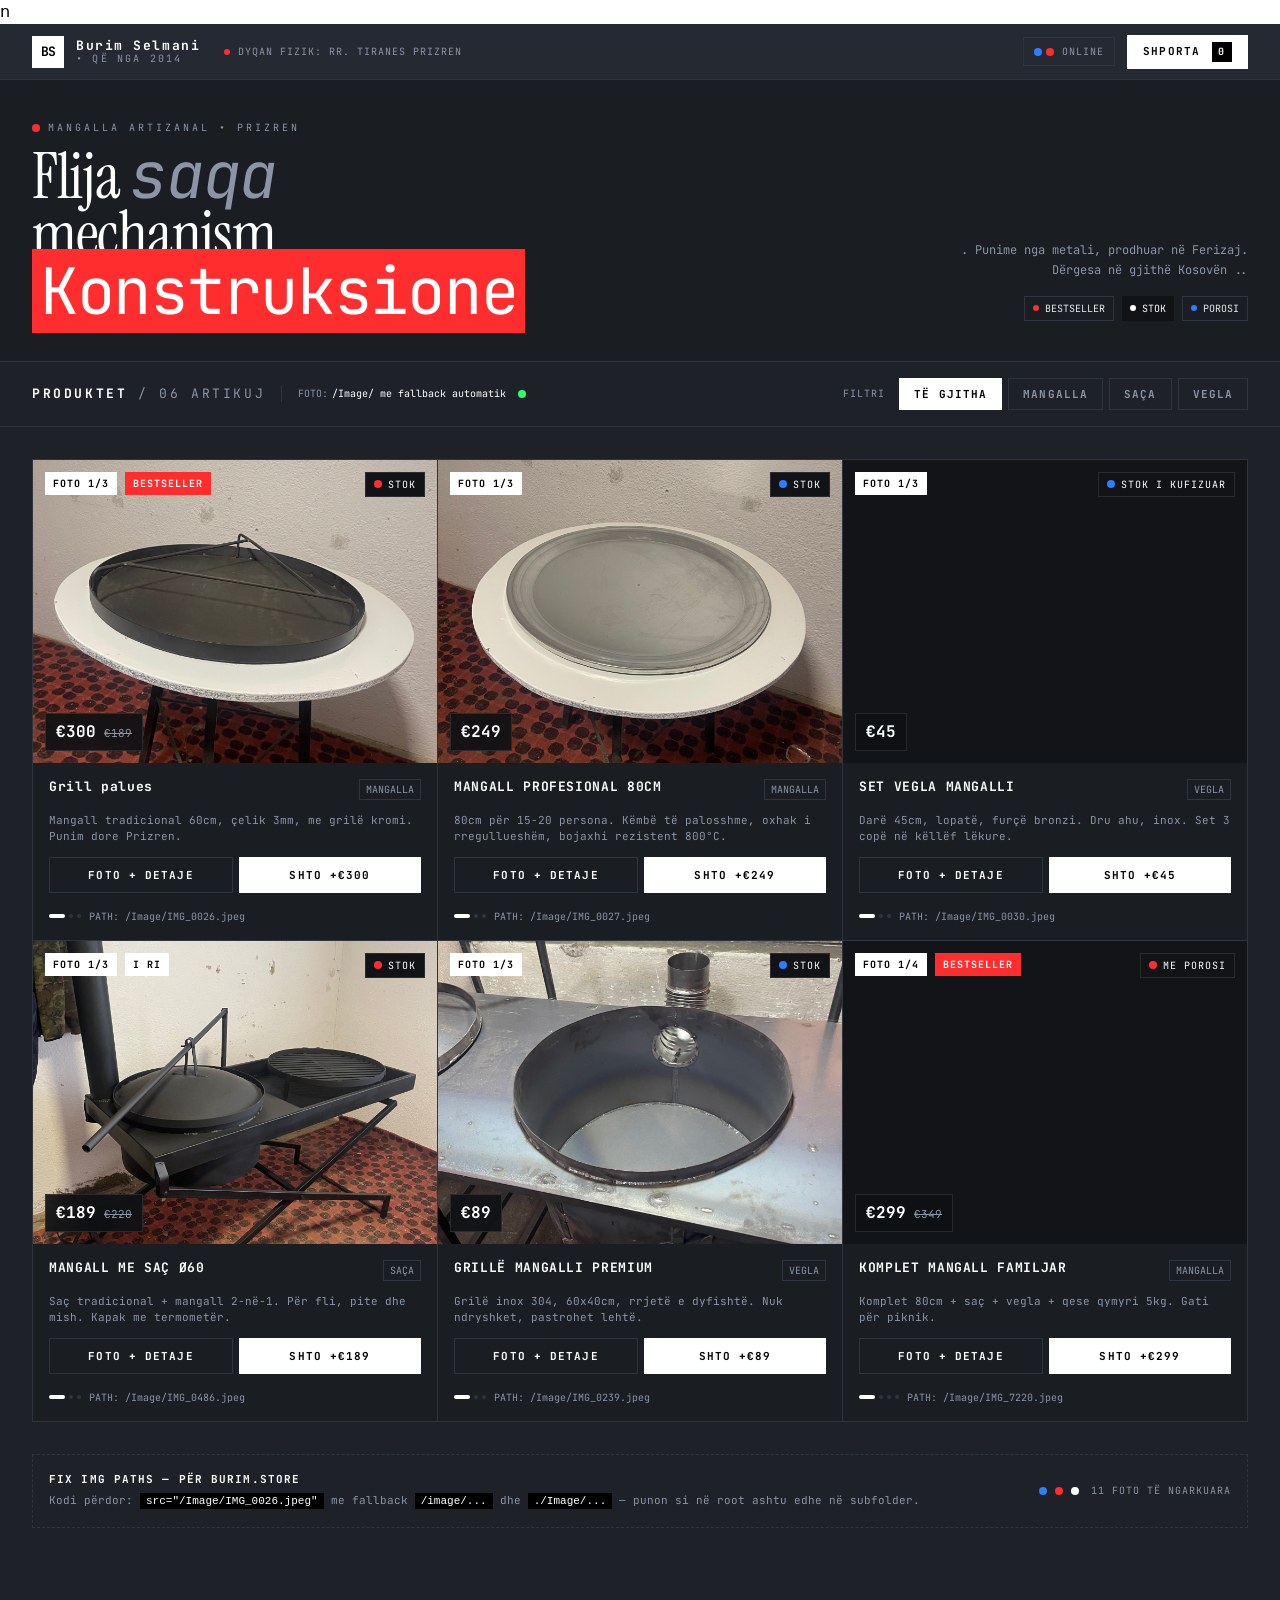
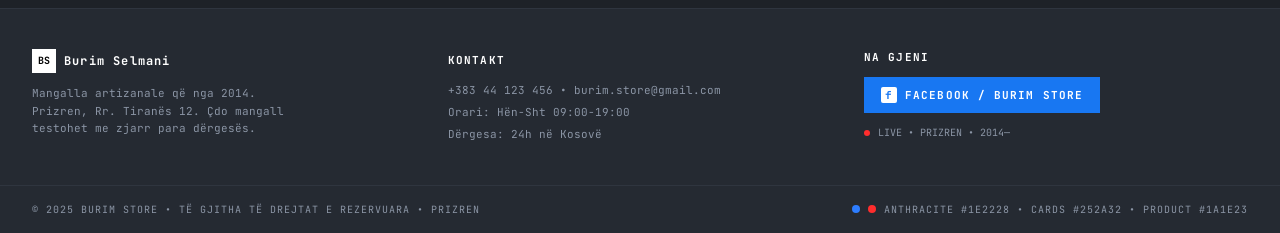
==== commit 7778b300: "Update fmt.Println message from 'Hello' to 'Goodbye'" ====
--- a/index.html
+++ b/index.html
@@ -49,7 +49,7 @@
         .serif { font-family: "Instrument Serif", serif; }
         ::-webkit-scrollbar { width: 6px; height: 6px; }
         ::-webkit-scrollbar-thumb { background: #2f353f; border-radius: 10px; }
-      </style><header class="fixed left-0 right-0 z-50 flex items-center justify-between px-4 md:px-8 border-b" style="top: var(--safe-area-inset-top); height: 56px; background-color: var(--card); border-color: var(--card-border); backdrop-filter: blur(12px);"><div class="flex items-center gap-6"><div class="flex items-center gap-3"><div class="w-8 h-8 bg-white text-black flex items-center justify-center font-bold text-[13px] tracking-tighter">BS</div><div class="leading-none"><div class="text-[13px] font-bold tracking-[0.12em] text-white">BURIM STORE PRIZREN</div><div class="text-[10px] tracking-[0.22em] text-[var(--muted)] mt-[2px]">• QË NGA 2014</div></div></div><div class="hidden md:flex items-center gap-2 text-[10px] tracking-widest text-[var(--muted)]"><span class="w-1.5 h-1.5 rounded-full bg-[var(--red)] animate-pulse"></span>DYQAN FIZIK: RR. TIRANES PRIZREN</div></div><div class="flex items-center gap-3"><div class="hidden md:flex items-center gap-1 text-[10px] border border-[var(--card-border)] px-2.5 py-1.5"><span class="w-2 h-2 rounded-full bg-[var(--blue)]"></span><span class="w-2 h-2 rounded-full bg-[var(--red)]"></span><span class="text-[var(--muted)] tracking-widest ml-1">ONLINE</span></div><button class="relative flex items-center gap-3 bg-white text-black px-4 h-[34px] text-[11px] font-bold tracking-widest hover:bg-[#e8e9eb] transition"><span>SHPORTA</span><span class="bg-black text-white w-5 h-5 flex items-center justify-center text-[10px]">0</span></button></div></header><div class="h-[56px]"></div><div class="w-full border-b bg-[var(--card-product)]" style="border-color: var(--card-border);"><div class="max-w-[1280px] mx-auto px-4 md:px-8 py-8 md:py-10 flex flex-col md:flex-row md:items-end justify-between gap-6"><div><div class="flex items-center gap-2 mb-3"><span class="w-2 h-2 bg-[var(--red)] rounded-full"></span><span class="text-[10px] tracking-[0.3em] text-[var(--muted)]">MANGALLA ARTIZANAL • PRIZREN</span></div><h1 class="serif text-[40px] md:text-[64px] leading-[0.9] tracking-[-0.02em] text-white">Flija <span class="italic font-normal text-[var(--muted)]">saqa</span> <br> Mechanism<br><span class="bg-[var(--red)] text-white px-2">Konstruksione</span></h1></div><div class="md:text-right max-w-[320px]"><p class="text-[12px] leading-[1.6] text-[var(--muted)]">Punim dore, çelik 3mm, prodhuar në Prizren. Dërgesa në gjithë Kosovën brenda 24h. Garanci 5 vjet për strukturën.</p><div class="mt-4 flex gap-2 md:justify-end"><div class="text-[10px] border border-[var(--card-border)] px-2 py-1 flex items-center gap-1.5"><span class="w-1.5 h-1.5 bg-[var(--red)] rounded-full"></span> BESTSELLER</div><div class="text-[10px] bg-[var(--black-pill)] text-white px-2 py-1 flex items-center gap-1.5"><span class="w-1.5 h-1.5 bg-white rounded-full"></span> STOK</div><div class="text-[10px] border border-[var(--card-border)] px-2 py-1 flex items-center gap-1.5"><span class="w-1.5 h-1.5 bg-[var(--blue)] rounded-full"></span> POROSI</div></div></div></div></div><div class="sticky z-40 border-b flex flex-col md:flex-row md:items-center justify-between gap-3 px-4 md:px-8 py-4 bg-[var(--bg)]" style="top: calc(56px + var(--safe-area-inset-top)); border-color: var(--card-border);"><div class="flex items-center gap-4"><h2 class="text-[13px] font-bold tracking-[0.2em] text-white">PRODUKTET <span class="text-[var(--muted)] font-normal">/ 06 ARTIKUJ</span></h2><div class="hidden md:block w-px h-4 bg-[var(--card-border)]"></div><div class="flex items-center gap-1 text-[10px]"><span class="text-[var(--muted)]">FOTO:</span><span class="text-white">/Image/ me fallback automatik</span><span class="ml-2 w-2 h-2 rounded-full bg-[#2dff6b] animate-pulse"></span></div></div><div class="flex items-center gap-1.5 overflow-x-auto no-scrollbar pb-1 md:pb-0"><span class="text-[10px] text-[var(--muted)] tracking-widest mr-2 shrink-0">FILTRI</span><button class="shrink-0 px-3.5 h-8 text-[11px] font-bold tracking-widest border transition-all bg-white text-black border-white">TË GJITHA</button><button class="shrink-0 px-3.5 h-8 text-[11px] font-bold tracking-widest border transition-all bg-transparent text-[var(--muted)] border-[var(--card-border)] hover:border-white hover:text-white">MANGALLA</button><button class="shrink-0 px-3.5 h-8 text-[11px] font-bold tracking-widest border transition-all bg-transparent text-[var(--muted)] border-[var(--card-border)] hover:border-white hover:text-white">SAÇA</button><button class="shrink-0 px-3.5 h-8 text-[11px] font-bold tracking-widest border transition-all bg-transparent text-[var(--muted)] border-[var(--card-border)] hover:border-white hover:text-white">VEGLA</button></div></div><main class="max-w-[1280px] mx-auto px-4 md:px-8 py-6 md:py-8"><div class="grid grid-cols-1 sm:grid-cols-2 lg:grid-cols-3 gap-[1px] bg-[var(--card-border)] border border-[var(--card-border)]"><div class="group bg-[var(--card-product)] flex flex-col relative"><div class="relative aspect-[4/3] overflow-hidden bg-[#121417] cursor-pointer"><img src="data:image/svg+xml,%3Csvg%20xmlns%3D'http%3A%2F%2Fwww.w3.org%2F2000%2Fsvg'%20width%3D'800'%20height%3D'600'%3E%3Crect%20width%3D'100%25'%20height%3D'100%25'%20fill%3D'%231a1e23'%2F%3E%3Crect%20x%3D'0'%20y%3D'0'%20width%3D'100%25'%20height%3D'4'%20fill%3D'%23ff2d2d'%2F%3E%3Ctext%20x%3D'50%25'%20y%3D'46%25'%20dominant-baseline%3D'middle'%20text-anchor%3D'middle'%20fill%3D'%23e8e9eb'%20font-family%3D'monospace'%20font-size%3D'22'%20font-weight%3D'700'%3EIMG_0026.jpeg%3C%2Ftext%3E%3Ctext%20x%3D'50%25'%20y%3D'54%25'%20dominant-baseline%3D'middle'%20text-anchor%3D'middle'%20fill%3D'%238b95a5'%20font-family%3D'monospace'%20font-size%3D'11'%3E%2FImage%2FIMG_0026.jpeg%20%E2%80%A2%20BURIM%20STORE%3C%2Ftext%3E%3C%2Fsvg%3E" alt="Grill palues" class="w-full h-full object-cover group-hover:scale-[1.03] transition-transform duration-700" loading="lazy" decoding="async"><div class="absolute top-3 left-3 flex items-center gap-2"><div class="bg-white text-black text-[10px] font-bold px-2 py-1 tracking-widest">FOTO 1/3</div><div class="text-[10px] font-bold px-2 py-1 tracking-widest bg-[var(--red)] text-white">BESTSELLER</div></div><div class="absolute top-3 right-3 flex items-center gap-1.5"><div class="bg-[var(--black-pill)] text-white text-[10px] px-2 py-1 flex items-center gap-1.5 tracking-widest border border-white/10"><span class="w-2 h-2 rounded-full" style="background: var(--red);"></span>STOK</div></div><div class="absolute bottom-3 left-3 bg-[#0f1114]/90 backdrop-blur text-white px-2.5 py-1.5 border border-white/10"><div class="flex items-baseline gap-2"><span class="text-[16px] font-bold">€149</span><span class="text-[11px] line-through text-[var(--muted)]">€189</span></div></div><div class="absolute inset-0 bg-black/0 group-hover:bg-black/20 transition-colors"></div><div class="absolute inset-0 opacity-0 group-hover:opacity-100 transition-opacity flex items-center justify-center"><div class="bg-white text-black text-[11px] font-bold px-4 py-2 tracking-widest">SHIKO DETAJET + 3 FOTO</div></div></div><div class="p-4 flex flex-col gap-3 flex-1"><div class="flex items-start justify-between gap-3"><h3 class="text-[13px] font-bold tracking-[0.05em] leading-[1.2] text-white max-w-[70%]">Grill palues</h3><span class="text-[10px] text-[var(--muted)] border border-[var(--card-border)] px-1.5 py-0.5 shrink-0">MANGALLA</span></div><p class="text-[11px] leading-[1.5] text-[var(--muted)] line-clamp-2">Mangall tradicional 60cm, çelik 3mm, me grilë kromi. Punim dore Prizren.</p><div class="mt-auto flex gap-1.5"><button class="flex-1 h-9 border border-[var(--card-border)] text-[11px] tracking-widest text-white hover:bg-white hover:text-black transition font-bold">FOTO + DETAJE</button><button class="flex-1 h-9 bg-white text-black text-[11px] tracking-widest font-bold hover:bg-[#e8e9eb] transition">SHTO +€149</button></div><div class="flex items-center gap-2 pt-1"><div class="flex items-center gap-1"><div class="w-1 h-1 rounded-full bg-white w-4"></div><div class="w-1 h-1 rounded-full bg-[var(--card-border)]"></div><div class="w-1 h-1 rounded-full bg-[var(--card-border)]"></div></div><span class="text-[10px] text-[var(--muted)]">PATH: /Image/IMG_0026.jpeg</span></div></div></div><div class="group bg-[var(--card-product)] flex flex-col relative"><div class="relative aspect-[4/3] overflow-hidden bg-[#121417] cursor-pointer"><img src="data:image/svg+xml,%3Csvg%20xmlns%3D'http%3A%2F%2Fwww.w3.org%2F2000%2Fsvg'%20width%3D'800'%20height%3D'600'%3E%3Crect%20width%3D'100%25'%20height%3D'100%25'%20fill%3D'%231a1e23'%2F%3E%3Crect%20x%3D'0'%20y%3D'0'%20width%3D'100%25'%20height%3D'4'%20fill%3D'%23ff2d2d'%2F%3E%3Ctext%20x%3D'50%25'%20y%3D'46%25'%20dominant-baseline%3D'middle'%20text-anchor%3D'middle'%20fill%3D'%23e8e9eb'%20font-family%3D'monospace'%20font-size%3D'22'%20font-weight%3D'700'%3EIMG_0027.jpeg%3C%2Ftext%3E%3Ctext%20x%3D'50%25'%20y%3D'54%25'%20dominant-baseline%3D'middle'%20text-anchor%3D'middle'%20fill%3D'%238b95a5'%20font-family%3D'monospace'%20font-size%3D'11'%3E%2FImage%2FIMG_0027.jpeg%20%E2%80%A2%20BURIM%20STORE%3C%2Ftext%3E%3C%2Fsvg%3E" alt="MANGALL PROFESIONAL 80CM" class="w-full h-full object-cover group-hover:scale-[1.03] transition-transform duration-700" loading="lazy" decoding="async"><div class="absolute top-3 left-3 flex items-center gap-2"><div class="bg-white text-black text-[10px] font-bold px-2 py-1 tracking-widest">FOTO 1/3</div></div><div class="absolute top-3 right-3 flex items-center gap-1.5"><div class="bg-[var(--black-pill)] text-white text-[10px] px-2 py-1 flex items-center gap-1.5 tracking-widest border border-white/10"><span class="w-2 h-2 rounded-full" style="background: var(--blue);"></span>STOK</div></div><div class="absolute bottom-3 left-3 bg-[#0f1114]/90 backdrop-blur text-white px-2.5 py-1.5 border border-white/10"><div class="flex items-baseline gap-2"><span class="text-[16px] font-bold">€249</span></div></div><div class="absolute inset-0 bg-black/0 group-hover:bg-black/20 transition-colors"></div><div class="absolute inset-0 opacity-0 group-hover:opacity-100 transition-opacity flex items-center justify-center"><div class="bg-white text-black text-[11px] font-bold px-4 py-2 tracking-widest">SHIKO DETAJET + 3 FOTO</div></div></div><div class="p-4 flex flex-col gap-3 flex-1"><div class="flex items-start justify-between gap-3"><h3 class="text-[13px] font-bold tracking-[0.05em] leading-[1.2] text-white max-w-[70%]">MANGALL PROFESIONAL 80CM</h3><span class="text-[10px] text-[var(--muted)] border border-[var(--card-border)] px-1.5 py-0.5 shrink-0">MANGALLA</span></div><p class="text-[11px] leading-[1.5] text-[var(--muted)] line-clamp-2">80cm për 15-20 persona. Këmbë të palosshme, oxhak i rregullueshëm, bojaxhi rezistent 800°C.</p><div class="mt-auto flex gap-1.5"><button class="flex-1 h-9 border border-[var(--card-border)] text-[11px] tracking-widest text-white hover:bg-white hover:text-black transition font-bold">FOTO + DETAJE</button><button class="flex-1 h-9 bg-white text-black text-[11px] tracking-widest font-bold hover:bg-[#e8e9eb] transition">SHTO +€249</button></div><div class="flex items-center gap-2 pt-1"><div class="flex items-center gap-1"><div class="w-1 h-1 rounded-full bg-white w-4"></div><div class="w-1 h-1 rounded-full bg-[var(--card-border)]"></div><div class="w-1 h-1 rounded-full bg-[var(--card-border)]"></div></div><span class="text-[10px] text-[var(--muted)]">PATH: /Image/IMG_0027.jpeg</span></div></div></div><div class="group bg-[var(--card-product)] flex flex-col relative"><div class="relative aspect-[4/3] overflow-hidden bg-[#121417] cursor-pointer"><img src="data:image/svg+xml,%3Csvg%20xmlns%3D'http%3A%2F%2Fwww.w3.org%2F2000%2Fsvg'%20width%3D'800'%20height%3D'600'%3E%3Crect%20width%3D'100%25'%20height%3D'100%25'%20fill%3D'%231a1e23'%2F%3E%3Crect%20x%3D'0'%20y%3D'0'%20width%3D'100%25'%20height%3D'4'%20fill%3D'%23ff2d2d'%2F%3E%3Ctext%20x%3D'50%25'%20y%3D'46%25'%20dominant-baseline%3D'middle'%20text-anchor%3D'middle'%20fill%3D'%23e8e9eb'%20font-family%3D'monospace'%20font-size%3D'22'%20font-weight%3D'700'%3EIMG_0030.jpeg%3C%2Ftext%3E%3Ctext%20x%3D'50%25'%20y%3D'54%25'%20dominant-baseline%3D'middle'%20text-anchor%3D'middle'%20fill%3D'%238b95a5'%20font-family%3D'monospace'%20font-size%3D'11'%3E%2FImage%2FIMG_0030.jpeg%20%E2%80%A2%20BURIM%20STORE%3C%2Ftext%3E%3C%2Fsvg%3E" alt="SET VEGLA MANGALLI" class="w-full h-full object-cover group-hover:scale-[1.03] transition-transform duration-700" loading="lazy" decoding="async"><div class="absolute top-3 left-3 flex items-center gap-2"><div class="bg-white text-black text-[10px] font-bold px-2 py-1 tracking-widest">FOTO 1/3</div></div><div class="absolute top-3 right-3 flex items-center gap-1.5"><div class="bg-[var(--black-pill)] text-white text-[10px] px-2 py-1 flex items-center gap-1.5 tracking-widest border border-white/10"><span class="w-2 h-2 rounded-full" style="background: var(--blue);"></span>STOK I KUFIZUAR</div></div><div class="absolute bottom-3 left-3 bg-[#0f1114]/90 backdrop-blur text-white px-2.5 py-1.5 border border-white/10"><div class="flex items-baseline gap-2"><span class="text-[16px] font-bold">€45</span></div></div><div class="absolute inset-0 bg-black/0 group-hover:bg-black/20 transition-colors"></div><div class="absolute inset-0 opacity-0 group-hover:opacity-100 transition-opacity flex items-center justify-center"><div class="bg-white text-black text-[11px] font-bold px-4 py-2 tracking-widest">SHIKO DETAJET + 3 FOTO</div></div></div><div class="p-4 flex flex-col gap-3 flex-1"><div class="flex items-start justify-between gap-3"><h3 class="text-[13px] font-bold tracking-[0.05em] leading-[1.2] text-white max-w-[70%]">SET VEGLA MANGALLI</h3><span class="text-[10px] text-[var(--muted)] border border-[var(--card-border)] px-1.5 py-0.5 shrink-0">VEGLA</span></div><p class="text-[11px] leading-[1.5] text-[var(--muted)] line-clamp-2">Darë 45cm, lopatë, furçë bronzi. Dru ahu, inox. Set 3 copë në këllëf lëkure.</p><div class="mt-auto flex gap-1.5"><button class="flex-1 h-9 border border-[var(--card-border)] text-[11px] tracking-widest text-white hover:bg-white hover:text-black transition font-bold">FOTO + DETAJE</button><button class="flex-1 h-9 bg-white text-black text-[11px] tracking-widest font-bold hover:bg-[#e8e9eb] transition">SHTO +€45</button></div><div class="flex items-center gap-2 pt-1"><div class="flex items-center gap-1"><div class="w-1 h-1 rounded-full bg-white w-4"></div><div class="w-1 h-1 rounded-full bg-[var(--card-border)]"></div><div class="w-1 h-1 rounded-full bg-[var(--card-border)]"></div></div><span class="text-[10px] text-[var(--muted)]">PATH: /Image/IMG_0030.jpeg</span></div></div></div><div class="group bg-[var(--card-product)] flex flex-col relative"><div class="relative aspect-[4/3] overflow-hidden bg-[#121417] cursor-pointer"><img src="data:image/svg+xml,%3Csvg%20xmlns%3D'http%3A%2F%2Fwww.w3.org%2F2000%2Fsvg'%20width%3D'800'%20height%3D'600'%3E%3Crect%20width%3D'100%25'%20height%3D'100%25'%20fill%3D'%231a1e23'%2F%3E%3Crect%20x%3D'0'%20y%3D'0'%20width%3D'100%25'%20height%3D'4'%20fill%3D'%23ff2d2d'%2F%3E%3Ctext%20x%3D'50%25'%20y%3D'46%25'%20dominant-baseline%3D'middle'%20text-anchor%3D'middle'%20fill%3D'%23e8e9eb'%20font-family%3D'monospace'%20font-size%3D'22'%20font-weight%3D'700'%3EIMG_0486.jpeg%3C%2Ftext%3E%3Ctext%20x%3D'50%25'%20y%3D'54%25'%20dominant-baseline%3D'middle'%20text-anchor%3D'middle'%20fill%3D'%238b95a5'%20font-family%3D'monospace'%20font-size%3D'11'%3E%2FImage%2FIMG_0486.jpeg%20%E2%80%A2%20BURIM%20STORE%3C%2Ftext%3E%3C%2Fsvg%3E" alt="MANGALL ME SAÇ Ø60" class="w-full h-full object-cover group-hover:scale-[1.03] transition-transform duration-700" loading="lazy" decoding="async"><div class="absolute top-3 left-3 flex items-center gap-2"><div class="bg-white text-black text-[10px] font-bold px-2 py-1 tracking-widest">FOTO 1/3</div><div class="text-[10px] font-bold px-2 py-1 tracking-widest bg-white text-black">I RI</div></div><div class="absolute top-3 right-3 flex items-center gap-1.5"><div class="bg-[var(--black-pill)] text-white text-[10px] px-2 py-1 flex items-center gap-1.5 tracking-widest border border-white/10"><span class="w-2 h-2 rounded-full" style="background: var(--red);"></span>STOK</div></div><div class="absolute bottom-3 left-3 bg-[#0f1114]/90 backdrop-blur text-white px-2.5 py-1.5 border border-white/10"><div class="flex items-baseline gap-2"><span class="text-[16px] font-bold">€189</span><span class="text-[11px] line-through text-[var(--muted)]">€220</span></div></div><div class="absolute inset-0 bg-black/0 group-hover:bg-black/20 transition-colors"></div><div class="absolute inset-0 opacity-0 group-hover:opacity-100 transition-opacity flex items-center justify-center"><div class="bg-white text-black text-[11px] font-bold px-4 py-2 tracking-widest">SHIKO DETAJET + 3 FOTO</div></div></div><div class="p-4 flex flex-col gap-3 flex-1"><div class="flex items-start justify-between gap-3"><h3 class="text-[13px] font-bold tracking-[0.05em] leading-[1.2] text-white max-w-[70%]">MANGALL ME SAÇ Ø60</h3><span class="text-[10px] text-[var(--muted)] border border-[var(--card-border)] px-1.5 py-0.5 shrink-0">SAÇA</span></div><p class="text-[11px] leading-[1.5] text-[var(--muted)] line-clamp-2">Saç tradicional + mangall 2-në-1. Për fli, pite dhe mish. Kapak me termometër.</p><div class="mt-auto flex gap-1.5"><button class="flex-1 h-9 border border-[var(--card-border)] text-[11px] tracking-widest text-white hover:bg-white hover:text-black transition font-bold">FOTO + DETAJE</button><button class="flex-1 h-9 bg-white text-black text-[11px] tracking-widest font-bold hover:bg-[#e8e9eb] transition">SHTO +€189</button></div><div class="flex items-center gap-2 pt-1"><div class="flex items-center gap-1"><div class="w-1 h-1 rounded-full bg-white w-4"></div><div class="w-1 h-1 rounded-full bg-[var(--card-border)]"></div><div class="w-1 h-1 rounded-full bg-[var(--card-border)]"></div></div><span class="text-[10px] text-[var(--muted)]">PATH: /Image/IMG_0486.jpeg</span></div></div></div><div class="group bg-[var(--card-product)] flex flex-col relative"><div class="relative aspect-[4/3] overflow-hidden bg-[#121417] cursor-pointer"><img src="data:image/svg+xml,%3Csvg%20xmlns%3D'http%3A%2F%2Fwww.w3.org%2F2000%2Fsvg'%20width%3D'800'%20height%3D'600'%3E%3Crect%20width%3D'100%25'%20height%3D'100%25'%20fill%3D'%231a1e23'%2F%3E%3Crect%20x%3D'0'%20y%3D'0'%20width%3D'100%25'%20height%3D'4'%20fill%3D'%23ff2d2d'%2F%3E%3Ctext%20x%3D'50%25'%20y%3D'46%25'%20dominant-baseline%3D'middle'%20text-anchor%3D'middle'%20fill%3D'%23e8e9eb'%20font-family%3D'monospace'%20font-size%3D'22'%20font-weight%3D'700'%3EIMG_0239.jpeg%3C%2Ftext%3E%3Ctext%20x%3D'50%25'%20y%3D'54%25'%20dominant-baseline%3D'middle'%20text-anchor%3D'middle'%20fill%3D'%238b95a5'%20font-family%3D'monospace'%20font-size%3D'11'%3E%2FImage%2FIMG_0239.jpeg%20%E2%80%A2%20BURIM%20STORE%3C%2Ftext%3E%3C%2Fsvg%3E" alt="GRILLË MANGALLI PREMIUM" class="w-full h-full object-cover group-hover:scale-[1.03] transition-transform duration-700" loading="lazy" decoding="async"><div class="absolute top-3 left-3 flex items-center gap-2"><div class="bg-white text-black text-[10px] font-bold px-2 py-1 tracking-widest">FOTO 1/3</div></div><div class="absolute top-3 right-3 flex items-center gap-1.5"><div class="bg-[var(--black-pill)] text-white text-[10px] px-2 py-1 flex items-center gap-1.5 tracking-widest border border-white/10"><span class="w-2 h-2 rounded-full" style="background: var(--blue);"></span>STOK</div></div><div class="absolute bottom-3 left-3 bg-[#0f1114]/90 backdrop-blur text-white px-2.5 py-1.5 border border-white/10"><div class="flex items-baseline gap-2"><span class="text-[16px] font-bold">€89</span></div></div><div class="absolute inset-0 bg-black/0 group-hover:bg-black/20 transition-colors"></div><div class="absolute inset-0 opacity-0 group-hover:opacity-100 transition-opacity flex items-center justify-center"><div class="bg-white text-black text-[11px] font-bold px-4 py-2 tracking-widest">SHIKO DETAJET + 3 FOTO</div></div></div><div class="p-4 flex flex-col gap-3 flex-1"><div class="flex items-start justify-between gap-3"><h3 class="text-[13px] font-bold tracking-[0.05em] leading-[1.2] text-white max-w-[70%]">GRILLË MANGALLI PREMIUM</h3><span class="text-[10px] text-[var(--muted)] border border-[var(--card-border)] px-1.5 py-0.5 shrink-0">VEGLA</span></div><p class="text-[11px] leading-[1.5] text-[var(--muted)] line-clamp-2">Grilë inox 304, 60x40cm, rrjetë e dyfishtë. Nuk ndryshket, pastrohet lehtë.</p><div class="mt-auto flex gap-1.5"><button class="flex-1 h-9 border border-[var(--card-border)] text-[11px] tracking-widest text-white hover:bg-white hover:text-black transition font-bold">FOTO + DETAJE</button><button class="flex-1 h-9 bg-white text-black text-[11px] tracking-widest font-bold hover:bg-[#e8e9eb] transition">SHTO +€89</button></div><div class="flex items-center gap-2 pt-1"><div class="flex items-center gap-1"><div class="w-1 h-1 rounded-full bg-white w-4"></div><div class="w-1 h-1 rounded-full bg-[var(--card-border)]"></div><div class="w-1 h-1 rounded-full bg-[var(--card-border)]"></div></div><span class="text-[10px] text-[var(--muted)]">PATH: /Image/IMG_0239.jpeg</span></div></div></div><div class="group bg-[var(--card-product)] flex flex-col relative"><div class="relative aspect-[4/3] overflow-hidden bg-[#121417] cursor-pointer"><img src="data:image/svg+xml,%3Csvg%20xmlns%3D'http%3A%2F%2Fwww.w3.org%2F2000%2Fsvg'%20width%3D'800'%20height%3D'600'%3E%3Crect%20width%3D'100%25'%20height%3D'100%25'%20fill%3D'%231a1e23'%2F%3E%3Crect%20x%3D'0'%20y%3D'0'%20width%3D'100%25'%20height%3D'4'%20fill%3D'%23ff2d2d'%2F%3E%3Ctext%20x%3D'50%25'%20y%3D'46%25'%20dominant-baseline%3D'middle'%20text-anchor%3D'middle'%20fill%3D'%23e8e9eb'%20font-family%3D'monospace'%20font-size%3D'22'%20font-weight%3D'700'%3EIMG_7220.jpeg%3C%2Ftext%3E%3Ctext%20x%3D'50%25'%20y%3D'54%25'%20dominant-baseline%3D'middle'%20text-anchor%3D'middle'%20fill%3D'%238b95a5'%20font-family%3D'monospace'%20font-size%3D'11'%3E%2FImage%2FIMG_7220.jpeg%20%E2%80%A2%20BURIM%20STORE%3C%2Ftext%3E%3C%2Fsvg%3E" alt="KOMPLET MANGALL FAMILJAR" class="w-full h-full object-cover group-hover:scale-[1.03] transition-transform duration-700" loading="lazy" decoding="async"><div class="absolute top-3 left-3 flex items-center gap-2"><div class="bg-white text-black text-[10px] font-bold px-2 py-1 tracking-widest">FOTO 1/4</div><div class="text-[10px] font-bold px-2 py-1 tracking-widest bg-[var(--red)] text-white">BESTSELLER</div></div><div class="absolute top-3 right-3 flex items-center gap-1.5"><div class="bg-[var(--black-pill)] text-white text-[10px] px-2 py-1 flex items-center gap-1.5 tracking-widest border border-white/10"><span class="w-2 h-2 rounded-full" style="background: var(--red);"></span>ME POROSI</div></div><div class="absolute bottom-3 left-3 bg-[#0f1114]/90 backdrop-blur text-white px-2.5 py-1.5 border border-white/10"><div class="flex items-baseline gap-2"><span class="text-[16px] font-bold">€299</span><span class="text-[11px] line-through text-[var(--muted)]">€349</span></div></div><div class="absolute inset-0 bg-black/0 group-hover:bg-black/20 transition-colors"></div><div class="absolute inset-0 opacity-0 group-hover:opacity-100 transition-opacity flex items-center justify-center"><div class="bg-white text-black text-[11px] font-bold px-4 py-2 tracking-widest">SHIKO DETAJET + 4 FOTO</div></div></div><div class="p-4 flex flex-col gap-3 flex-1"><div class="flex items-start justify-between gap-3"><h3 class="text-[13px] font-bold tracking-[0.05em] leading-[1.2] text-white max-w-[70%]">KOMPLET MANGALL FAMILJAR</h3><span class="text-[10px] text-[var(--muted)] border border-[var(--card-border)] px-1.5 py-0.5 shrink-0">MANGALLA</span></div><p class="text-[11px] leading-[1.5] text-[var(--muted)] line-clamp-2">Komplet 80cm + saç + vegla + qese qymyri 5kg. Gati për piknik.</p><div class="mt-auto flex gap-1.5"><button class="flex-1 h-9 border border-[var(--card-border)] text-[11px] tracking-widest text-white hover:bg-white hover:text-black transition font-bold">FOTO + DETAJE</button><button class="flex-1 h-9 bg-white text-black text-[11px] tracking-widest font-bold hover:bg-[#e8e9eb] transition">SHTO +€299</button></div><div class="flex items-center gap-2 pt-1"><div class="flex items-center gap-1"><div class="w-1 h-1 rounded-full bg-white w-4"></div><div class="w-1 h-1 rounded-full bg-[var(--card-border)]"></div><div class="w-1 h-1 rounded-full bg-[var(--card-border)]"></div><div class="w-1 h-1 rounded-full bg-[var(--card-border)]"></div></div><span class="text-[10px] text-[var(--muted)]">PATH: /Image/IMG_7220.jpeg</span></div></div></div></div><div class="mt-8 border border-dashed border-[var(--card-border)] p-4 bg-[var(--card-product)]/50"><div class="flex flex-col md:flex-row md:items-center justify-between gap-3"><div class="text-[11px] leading-[1.6]"><div class="text-white font-bold tracking-widest mb-1">FIX IMG PATHS — PËR BURIM.STORE</div><div class="text-[var(--muted)]">Kodi përdor: <code class="bg-black px-1.5 py-0.5 text-white">src="/Image/IMG_0026.jpeg"</code> me fallback <code class="bg-black px-1.5 py-0.5 text-white">/image/...</code> dhe <code class="bg-black px-1.5 py-0.5 text-white">./Image/...</code> — punon si në root ashtu edhe në subfolder.</div></div><div class="flex items-center gap-2 text-[10px]"><span class="w-2 h-2 rounded-full bg-[var(--blue)]"></span><span class="w-2 h-2 rounded-full bg-[var(--red)]"></span><span class="w-2 h-2 rounded-full bg-white"></span><span class="text-[var(--muted)] tracking-widest ml-1">11 FOTO TË NGARKUARA</span></div></div></div></main><footer class="mt-12 border-t bg-[var(--card)]" style="border-color: var(--card-border);"><div class="max-w-[1280px] mx-auto px-4 md:px-8 py-10 grid md:grid-cols-3 gap-8"><div><div class="flex items-center gap-2 mb-3"><div class="w-6 h-6 bg-white text-black flex items-center justify-center font-bold text-[10px]">BS</div><span class="text-[12px] font-bold tracking-widest text-white">BURIM STORE PRIZREN</span></div><p class="text-[11px] leading-[1.6] text-[var(--muted)] max-w-[280px]">Mangalla artizanale që nga 2014. Prizren, Rr. Tiranës 12. Çdo mangall testohet me zjarr para dërgesës.</p></div><div class="text-[11px] leading-[2] text-[var(--muted)]"><div class="text-white font-bold tracking-widest mb-2">KONTAKT</div><div>+383 44 123 456 • burim.store@gmail.com</div><div>Orari: Hën-Sht 09:00-19:00</div><div>Dërgesa: 24h në Kosovë</div></div><div><div class="text-white font-bold tracking-widest mb-3 text-[11px]">NA GJENI</div><a href="https://www.facebook.com/" target="_blank" rel="noopener" class="inline-flex items-center gap-2 border border-[#1877F2] bg-[#1877F2] text-white px-4 h-9 text-[11px] font-bold tracking-widest hover:bg-[#166fe5] transition"><span class="w-4 h-4 bg-white text-[#1877F2] flex items-center justify-center font-bold text-[11px] rounded-[2px]">f</span>FACEBOOK / BURIM STORE</a><div class="mt-3 flex items-center gap-2 text-[10px] text-[var(--muted)]"><span class="w-1.5 h-1.5 bg-[var(--red)] rounded-full"></span>LIVE • PRIZREN • 2014—</div></div></div><div class="border-t px-4 md:px-8 py-4 flex flex-col md:flex-row items-center justify-between gap-2 text-[10px] tracking-widest text-[var(--muted)]" style="border-color: var(--card-border);"><span>© 2025 BURIM STORE • TË GJITHA TË DREJTAT E REZERVUARA • PRIZREN</span><span class="flex items-center gap-2"><span class="w-2 h-2 bg-[var(--blue)] rounded-full"></span><span class="w-2 h-2 bg-[var(--red)] rounded-full"></span>ANTHRACITE #1E2228 • CARDS #252A32 • PRODUCT #1A1E23</span></div></footer></div></div>
+      </style><header class="fixed left-0 right-0 z-50 flex items-center justify-between px-4 md:px-8 border-b" style="top: var(--safe-area-inset-top); height: 56px; background-color: var(--card); border-color: var(--card-border); backdrop-filter: blur(12px);"><div class="flex items-center gap-6"><div class="flex items-center gap-3"><div class="w-8 h-8 bg-white text-black flex items-center justify-center font-bold text-[13px] tracking-tighter">BS</div><div class="leading-none"><div class="text-[13px] font-bold tracking-[0.12em] text-white">Burim Selmani</div><div class="text-[10px] tracking-[0.22em] text-[var(--muted)] mt-[2px]">• QË NGA 2014</div></div></div><div class="hidden md:flex items-center gap-2 text-[10px] tracking-widest text-[var(--muted)]"><span class="w-1.5 h-1.5 rounded-full bg-[var(--red)] animate-pulse"></span>DYQAN FIZIK: RR. TIRANES PRIZREN</div></div><div class="flex items-center gap-3"><div class="hidden md:flex items-center gap-1 text-[10px] border border-[var(--card-border)] px-2.5 py-1.5"><span class="w-2 h-2 rounded-full bg-[var(--blue)]"></span><span class="w-2 h-2 rounded-full bg-[var(--red)]"></span><span class="text-[var(--muted)] tracking-widest ml-1">ONLINE</span></div><button class="relative flex items-center gap-3 bg-white text-black px-4 h-[34px] text-[11px] font-bold tracking-widest hover:bg-[#e8e9eb] transition"><span>SHPORTA</span><span class="bg-black text-white w-5 h-5 flex items-center justify-center text-[10px]">0</span></button></div></header><div class="h-[56px]"></div><div class="w-full border-b bg-[var(--card-product)]" style="border-color: var(--card-border);"><div class="max-w-[1280px] mx-auto px-4 md:px-8 py-8 md:py-10 flex flex-col md:flex-row md:items-end justify-between gap-6"><div><div class="flex items-center gap-2 mb-3"><span class="w-2 h-2 bg-[var(--red)] rounded-full"></span><span class="text-[10px] tracking-[0.3em] text-[var(--muted)]">MANGALLA ARTIZANAL • PRIZREN</span></div><h1 class="serif text-[40px] md:text-[64px] leading-[0.9] tracking-[-0.02em] text-white">Flija <span class="italic font-normal text-[var(--muted)]">saqa</span> <br> Mechanism<br><span class="bg-[var(--red)] text-white px-2">Konstruksione</span></h1></div><div class="md:text-right max-w-[320px]"><p class="text-[12px] leading-[1.6] text-[var(--muted)]">Punime nga metali, prodhuar në Ferizaj. Dërgesa në gjithë Kosovën .</p><div class="mt-4 flex gap-2 md:justify-end"><div class="text-[10px] border border-[var(--card-border)] px-2 py-1 flex items-center gap-1.5"><span class="w-1.5 h-1.5 bg-[var(--red)] rounded-full"></span> BESTSELLER</div><div class="text-[10px] bg-[var(--black-pill)] text-white px-2 py-1 flex items-center gap-1.5"><span class="w-1.5 h-1.5 bg-white rounded-full"></span> STOK</div><div class="text-[10px] border border-[var(--card-border)] px-2 py-1 flex items-center gap-1.5"><span class="w-1.5 h-1.5 bg-[var(--blue)] rounded-full"></span> POROSI</div></div></div></div></div><div class="sticky z-40 border-b flex flex-col md:flex-row md:items-center justify-between gap-3 px-4 md:px-8 py-4 bg-[var(--bg)]" style="top: calc(56px + var(--safe-area-inset-top)); border-color: var(--card-border);"><div class="flex items-center gap-4"><h2 class="text-[13px] font-bold tracking-[0.2em] text-white">PRODUKTET <span class="text-[var(--muted)] font-normal">/ 06 ARTIKUJ</span></h2><div class="hidden md:block w-px h-4 bg-[var(--card-border)]"></div><div class="flex items-center gap-1 text-[10px]"><span class="text-[var(--muted)]">FOTO:</span><span class="text-white">/Image/ me fallback automatik</span><span class="ml-2 w-2 h-2 rounded-full bg-[#2dff6b] animate-pulse"></span></div></div><div class="flex items-center gap-1.5 overflow-x-auto no-scrollbar pb-1 md:pb-0"><span class="text-[10px] text-[var(--muted)] tracking-widest mr-2 shrink-0">FILTRI</span><button class="shrink-0 px-3.5 h-8 text-[11px] font-bold tracking-widest border transition-all bg-white text-black border-white">TË GJITHA</button><button class="shrink-0 px-3.5 h-8 text-[11px] font-bold tracking-widest border transition-all bg-transparent text-[var(--muted)] border-[var(--card-border)] hover:border-white hover:text-white">MANGALLA</button><button class="shrink-0 px-3.5 h-8 text-[11px] font-bold tracking-widest border transition-all bg-transparent text-[var(--muted)] border-[var(--card-border)] hover:border-white hover:text-white">SAÇA</button><button class="shrink-0 px-3.5 h-8 text-[11px] font-bold tracking-widest border transition-all bg-transparent text-[var(--muted)] border-[var(--card-border)] hover:border-white hover:text-white">VEGLA</button></div></div><main class="max-w-[1280px] mx-auto px-4 md:px-8 py-6 md:py-8"><div class="grid grid-cols-1 sm:grid-cols-2 lg:grid-cols-3 gap-[1px] bg-[var(--card-border)] border border-[var(--card-border)]"><div class="group bg-[var(--card-product)] flex flex-col relative"><div class="relative aspect-[4/3] overflow-hidden bg-[#121417] cursor-pointer"><img src="data:image/svg+xml,%3Csvg%20xmlns%3D'http%3A%2F%2Fwww.w3.org%2F2000%2Fsvg'%20width%3D'800'%20height%3D'600'%3E%3Crect%20width%3D'100%25'%20height%3D'100%25'%20fill%3D'%231a1e23'%2F%3E%3Crect%20x%3D'0'%20y%3D'0'%20width%3D'100%25'%20height%3D'4'%20fill%3D'%23ff2d2d'%2F%3E%3Ctext%20x%3D'50%25'%20y%3D'46%25'%20dominant-baseline%3D'middle'%20text-anchor%3D'middle'%20fill%3D'%23e8e9eb'%20font-family%3D'monospace'%20font-size%3D'22'%20font-weight%3D'700'%3EIMG_0026.jpeg%3C%2Ftext%3E%3Ctext%20x%3D'50%25'%20y%3D'54%25'%20dominant-baseline%3D'middle'%20text-anchor%3D'middle'%20fill%3D'%238b95a5'%20font-family%3D'monospace'%20font-size%3D'11'%3E%2FImage%2FIMG_0026.jpeg%20%E2%80%A2%20BURIM%20STORE%3C%2Ftext%3E%3C%2Fsvg%3E" alt="Grill palues" class="w-full h-full object-cover group-hover:scale-[1.03] transition-transform duration-700" loading="lazy" decoding="async"><div class="absolute top-3 left-3 flex items-center gap-2"><div class="bg-white text-black text-[10px] font-bold px-2 py-1 tracking-widest">FOTO 1/3</div><div class="text-[10px] font-bold px-2 py-1 tracking-widest bg-[var(--red)] text-white">BESTSELLER</div></div><div class="absolute top-3 right-3 flex items-center gap-1.5"><div class="bg-[var(--black-pill)] text-white text-[10px] px-2 py-1 flex items-center gap-1.5 tracking-widest border border-white/10"><span class="w-2 h-2 rounded-full" style="background: var(--red);"></span>STOK</div></div><div class="absolute bottom-3 left-3 bg-[#0f1114]/90 backdrop-blur text-white px-2.5 py-1.5 border border-white/10"><div class="flex items-baseline gap-2"><span class="text-[16px] font-bold">€149</span><span class="text-[11px] line-through text-[var(--muted)]">€189</span></div></div><div class="absolute inset-0 bg-black/0 group-hover:bg-black/20 transition-colors"></div><div class="absolute inset-0 opacity-0 group-hover:opacity-100 transition-opacity flex items-center justify-center"><div class="bg-white text-black text-[11px] font-bold px-4 py-2 tracking-widest">SHIKO DETAJET + 3 FOTO</div></div></div><div class="p-4 flex flex-col gap-3 flex-1"><div class="flex items-start justify-between gap-3"><h3 class="text-[13px] font-bold tracking-[0.05em] leading-[1.2] text-white max-w-[70%]">Grill palues</h3><span class="text-[10px] text-[var(--muted)] border border-[var(--card-border)] px-1.5 py-0.5 shrink-0">MANGALLA</span></div><p class="text-[11px] leading-[1.5] text-[var(--muted)] line-clamp-2">Mangall tradicional 60cm, çelik 3mm, me grilë kromi. Punim dore Prizren.</p><div class="mt-auto flex gap-1.5"><button class="flex-1 h-9 border border-[var(--card-border)] text-[11px] tracking-widest text-white hover:bg-white hover:text-black transition font-bold">FOTO + DETAJE</button><button class="flex-1 h-9 bg-white text-black text-[11px] tracking-widest font-bold hover:bg-[#e8e9eb] transition">SHTO +€149</button></div><div class="flex items-center gap-2 pt-1"><div class="flex items-center gap-1"><div class="w-1 h-1 rounded-full bg-white w-4"></div><div class="w-1 h-1 rounded-full bg-[var(--card-border)]"></div><div class="w-1 h-1 rounded-full bg-[var(--card-border)]"></div></div><span class="text-[10px] text-[var(--muted)]">PATH: /Image/IMG_0026.jpeg</span></div></div></div><div class="group bg-[var(--card-product)] flex flex-col relative"><div class="relative aspect-[4/3] overflow-hidden bg-[#121417] cursor-pointer"><img src="data:image/svg+xml,%3Csvg%20xmlns%3D'http%3A%2F%2Fwww.w3.org%2F2000%2Fsvg'%20width%3D'800'%20height%3D'600'%3E%3Crect%20width%3D'100%25'%20height%3D'100%25'%20fill%3D'%231a1e23'%2F%3E%3Crect%20x%3D'0'%20y%3D'0'%20width%3D'100%25'%20height%3D'4'%20fill%3D'%23ff2d2d'%2F%3E%3Ctext%20x%3D'50%25'%20y%3D'46%25'%20dominant-baseline%3D'middle'%20text-anchor%3D'middle'%20fill%3D'%23e8e9eb'%20font-family%3D'monospace'%20font-size%3D'22'%20font-weight%3D'700'%3EIMG_0027.jpeg%3C%2Ftext%3E%3Ctext%20x%3D'50%25'%20y%3D'54%25'%20dominant-baseline%3D'middle'%20text-anchor%3D'middle'%20fill%3D'%238b95a5'%20font-family%3D'monospace'%20font-size%3D'11'%3E%2FImage%2FIMG_0027.jpeg%20%E2%80%A2%20BURIM%20STORE%3C%2Ftext%3E%3C%2Fsvg%3E" alt="MANGALL PROFESIONAL 80CM" class="w-full h-full object-cover group-hover:scale-[1.03] transition-transform duration-700" loading="lazy" decoding="async"><div class="absolute top-3 left-3 flex items-center gap-2"><div class="bg-white text-black text-[10px] font-bold px-2 py-1 tracking-widest">FOTO 1/3</div></div><div class="absolute top-3 right-3 flex items-center gap-1.5"><div class="bg-[var(--black-pill)] text-white text-[10px] px-2 py-1 flex items-center gap-1.5 tracking-widest border border-white/10"><span class="w-2 h-2 rounded-full" style="background: var(--blue);"></span>STOK</div></div><div class="absolute bottom-3 left-3 bg-[#0f1114]/90 backdrop-blur text-white px-2.5 py-1.5 border border-white/10"><div class="flex items-baseline gap-2"><span class="text-[16px] font-bold">€249</span></div></div><div class="absolute inset-0 bg-black/0 group-hover:bg-black/20 transition-colors"></div><div class="absolute inset-0 opacity-0 group-hover:opacity-100 transition-opacity flex items-center justify-center"><div class="bg-white text-black text-[11px] font-bold px-4 py-2 tracking-widest">SHIKO DETAJET + 3 FOTO</div></div></div><div class="p-4 flex flex-col gap-3 flex-1"><div class="flex items-start justify-between gap-3"><h3 class="text-[13px] font-bold tracking-[0.05em] leading-[1.2] text-white max-w-[70%]">MANGALL PROFESIONAL 80CM</h3><span class="text-[10px] text-[var(--muted)] border border-[var(--card-border)] px-1.5 py-0.5 shrink-0">MANGALLA</span></div><p class="text-[11px] leading-[1.5] text-[var(--muted)] line-clamp-2">80cm për 15-20 persona. Këmbë të palosshme, oxhak i rregullueshëm, bojaxhi rezistent 800°C.</p><div class="mt-auto flex gap-1.5"><button class="flex-1 h-9 border border-[var(--card-border)] text-[11px] tracking-widest text-white hover:bg-white hover:text-black transition font-bold">FOTO + DETAJE</button><button class="flex-1 h-9 bg-white text-black text-[11px] tracking-widest font-bold hover:bg-[#e8e9eb] transition">SHTO +€249</button></div><div class="flex items-center gap-2 pt-1"><div class="flex items-center gap-1"><div class="w-1 h-1 rounded-full bg-white w-4"></div><div class="w-1 h-1 rounded-full bg-[var(--card-border)]"></div><div class="w-1 h-1 rounded-full bg-[var(--card-border)]"></div></div><span class="text-[10px] text-[var(--muted)]">PATH: /Image/IMG_0027.jpeg</span></div></div></div><div class="group bg-[var(--card-product)] flex flex-col relative"><div class="relative aspect-[4/3] overflow-hidden bg-[#121417] cursor-pointer"><img src="data:image/svg+xml,%3Csvg%20xmlns%3D'http%3A%2F%2Fwww.w3.org%2F2000%2Fsvg'%20width%3D'800'%20height%3D'600'%3E%3Crect%20width%3D'100%25'%20height%3D'100%25'%20fill%3D'%231a1e23'%2F%3E%3Crect%20x%3D'0'%20y%3D'0'%20width%3D'100%25'%20height%3D'4'%20fill%3D'%23ff2d2d'%2F%3E%3Ctext%20x%3D'50%25'%20y%3D'46%25'%20dominant-baseline%3D'middle'%20text-anchor%3D'middle'%20fill%3D'%23e8e9eb'%20font-family%3D'monospace'%20font-size%3D'22'%20font-weight%3D'700'%3EIMG_0030.jpeg%3C%2Ftext%3E%3Ctext%20x%3D'50%25'%20y%3D'54%25'%20dominant-baseline%3D'middle'%20text-anchor%3D'middle'%20fill%3D'%238b95a5'%20font-family%3D'monospace'%20font-size%3D'11'%3E%2FImage%2FIMG_0030.jpeg%20%E2%80%A2%20BURIM%20STORE%3C%2Ftext%3E%3C%2Fsvg%3E" alt="SET VEGLA MANGALLI" class="w-full h-full object-cover group-hover:scale-[1.03] transition-transform duration-700" loading="lazy" decoding="async"><div class="absolute top-3 left-3 flex items-center gap-2"><div class="bg-white text-black text-[10px] font-bold px-2 py-1 tracking-widest">FOTO 1/3</div></div><div class="absolute top-3 right-3 flex items-center gap-1.5"><div class="bg-[var(--black-pill)] text-white text-[10px] px-2 py-1 flex items-center gap-1.5 tracking-widest border border-white/10"><span class="w-2 h-2 rounded-full" style="background: var(--blue);"></span>STOK I KUFIZUAR</div></div><div class="absolute bottom-3 left-3 bg-[#0f1114]/90 backdrop-blur text-white px-2.5 py-1.5 border border-white/10"><div class="flex items-baseline gap-2"><span class="text-[16px] font-bold">€45</span></div></div><div class="absolute inset-0 bg-black/0 group-hover:bg-black/20 transition-colors"></div><div class="absolute inset-0 opacity-0 group-hover:opacity-100 transition-opacity flex items-center justify-center"><div class="bg-white text-black text-[11px] font-bold px-4 py-2 tracking-widest">SHIKO DETAJET + 3 FOTO</div></div></div><div class="p-4 flex flex-col gap-3 flex-1"><div class="flex items-start justify-between gap-3"><h3 class="text-[13px] font-bold tracking-[0.05em] leading-[1.2] text-white max-w-[70%]">SET VEGLA MANGALLI</h3><span class="text-[10px] text-[var(--muted)] border border-[var(--card-border)] px-1.5 py-0.5 shrink-0">VEGLA</span></div><p class="text-[11px] leading-[1.5] text-[var(--muted)] line-clamp-2">Darë 45cm, lopatë, furçë bronzi. Dru ahu, inox. Set 3 copë në këllëf lëkure.</p><div class="mt-auto flex gap-1.5"><button class="flex-1 h-9 border border-[var(--card-border)] text-[11px] tracking-widest text-white hover:bg-white hover:text-black transition font-bold">FOTO + DETAJE</button><button class="flex-1 h-9 bg-white text-black text-[11px] tracking-widest font-bold hover:bg-[#e8e9eb] transition">SHTO +€45</button></div><div class="flex items-center gap-2 pt-1"><div class="flex items-center gap-1"><div class="w-1 h-1 rounded-full bg-white w-4"></div><div class="w-1 h-1 rounded-full bg-[var(--card-border)]"></div><div class="w-1 h-1 rounded-full bg-[var(--card-border)]"></div></div><span class="text-[10px] text-[var(--muted)]">PATH: /Image/IMG_0030.jpeg</span></div></div></div><div class="group bg-[var(--card-product)] flex flex-col relative"><div class="relative aspect-[4/3] overflow-hidden bg-[#121417] cursor-pointer"><img src="data:image/svg+xml,%3Csvg%20xmlns%3D'http%3A%2F%2Fwww.w3.org%2F2000%2Fsvg'%20width%3D'800'%20height%3D'600'%3E%3Crect%20width%3D'100%25'%20height%3D'100%25'%20fill%3D'%231a1e23'%2F%3E%3Crect%20x%3D'0'%20y%3D'0'%20width%3D'100%25'%20height%3D'4'%20fill%3D'%23ff2d2d'%2F%3E%3Ctext%20x%3D'50%25'%20y%3D'46%25'%20dominant-baseline%3D'middle'%20text-anchor%3D'middle'%20fill%3D'%23e8e9eb'%20font-family%3D'monospace'%20font-size%3D'22'%20font-weight%3D'700'%3EIMG_0486.jpeg%3C%2Ftext%3E%3Ctext%20x%3D'50%25'%20y%3D'54%25'%20dominant-baseline%3D'middle'%20text-anchor%3D'middle'%20fill%3D'%238b95a5'%20font-family%3D'monospace'%20font-size%3D'11'%3E%2FImage%2FIMG_0486.jpeg%20%E2%80%A2%20BURIM%20STORE%3C%2Ftext%3E%3C%2Fsvg%3E" alt="MANGALL ME SAÇ Ø60" class="w-full h-full object-cover group-hover:scale-[1.03] transition-transform duration-700" loading="lazy" decoding="async"><div class="absolute top-3 left-3 flex items-center gap-2"><div class="bg-white text-black text-[10px] font-bold px-2 py-1 tracking-widest">FOTO 1/3</div><div class="text-[10px] font-bold px-2 py-1 tracking-widest bg-white text-black">I RI</div></div><div class="absolute top-3 right-3 flex items-center gap-1.5"><div class="bg-[var(--black-pill)] text-white text-[10px] px-2 py-1 flex items-center gap-1.5 tracking-widest border border-white/10"><span class="w-2 h-2 rounded-full" style="background: var(--red);"></span>STOK</div></div><div class="absolute bottom-3 left-3 bg-[#0f1114]/90 backdrop-blur text-white px-2.5 py-1.5 border border-white/10"><div class="flex items-baseline gap-2"><span class="text-[16px] font-bold">€189</span><span class="text-[11px] line-through text-[var(--muted)]">€220</span></div></div><div class="absolute inset-0 bg-black/0 group-hover:bg-black/20 transition-colors"></div><div class="absolute inset-0 opacity-0 group-hover:opacity-100 transition-opacity flex items-center justify-center"><div class="bg-white text-black text-[11px] font-bold px-4 py-2 tracking-widest">SHIKO DETAJET + 3 FOTO</div></div></div><div class="p-4 flex flex-col gap-3 flex-1"><div class="flex items-start justify-between gap-3"><h3 class="text-[13px] font-bold tracking-[0.05em] leading-[1.2] text-white max-w-[70%]">MANGALL ME SAÇ Ø60</h3><span class="text-[10px] text-[var(--muted)] border border-[var(--card-border)] px-1.5 py-0.5 shrink-0">SAÇA</span></div><p class="text-[11px] leading-[1.5] text-[var(--muted)] line-clamp-2">Saç tradicional + mangall 2-në-1. Për fli, pite dhe mish. Kapak me termometër.</p><div class="mt-auto flex gap-1.5"><button class="flex-1 h-9 border border-[var(--card-border)] text-[11px] tracking-widest text-white hover:bg-white hover:text-black transition font-bold">FOTO + DETAJE</button><button class="flex-1 h-9 bg-white text-black text-[11px] tracking-widest font-bold hover:bg-[#e8e9eb] transition">SHTO +€189</button></div><div class="flex items-center gap-2 pt-1"><div class="flex items-center gap-1"><div class="w-1 h-1 rounded-full bg-white w-4"></div><div class="w-1 h-1 rounded-full bg-[var(--card-border)]"></div><div class="w-1 h-1 rounded-full bg-[var(--card-border)]"></div></div><span class="text-[10px] text-[var(--muted)]">PATH: /Image/IMG_0486.jpeg</span></div></div></div><div class="group bg-[var(--card-product)] flex flex-col relative"><div class="relative aspect-[4/3] overflow-hidden bg-[#121417] cursor-pointer"><img src="data:image/svg+xml,%3Csvg%20xmlns%3D'http%3A%2F%2Fwww.w3.org%2F2000%2Fsvg'%20width%3D'800'%20height%3D'600'%3E%3Crect%20width%3D'100%25'%20height%3D'100%25'%20fill%3D'%231a1e23'%2F%3E%3Crect%20x%3D'0'%20y%3D'0'%20width%3D'100%25'%20height%3D'4'%20fill%3D'%23ff2d2d'%2F%3E%3Ctext%20x%3D'50%25'%20y%3D'46%25'%20dominant-baseline%3D'middle'%20text-anchor%3D'middle'%20fill%3D'%23e8e9eb'%20font-family%3D'monospace'%20font-size%3D'22'%20font-weight%3D'700'%3EIMG_0239.jpeg%3C%2Ftext%3E%3Ctext%20x%3D'50%25'%20y%3D'54%25'%20dominant-baseline%3D'middle'%20text-anchor%3D'middle'%20fill%3D'%238b95a5'%20font-family%3D'monospace'%20font-size%3D'11'%3E%2FImage%2FIMG_0239.jpeg%20%E2%80%A2%20BURIM%20STORE%3C%2Ftext%3E%3C%2Fsvg%3E" alt="GRILLË MANGALLI PREMIUM" class="w-full h-full object-cover group-hover:scale-[1.03] transition-transform duration-700" loading="lazy" decoding="async"><div class="absolute top-3 left-3 flex items-center gap-2"><div class="bg-white text-black text-[10px] font-bold px-2 py-1 tracking-widest">FOTO 1/3</div></div><div class="absolute top-3 right-3 flex items-center gap-1.5"><div class="bg-[var(--black-pill)] text-white text-[10px] px-2 py-1 flex items-center gap-1.5 tracking-widest border border-white/10"><span class="w-2 h-2 rounded-full" style="background: var(--blue);"></span>STOK</div></div><div class="absolute bottom-3 left-3 bg-[#0f1114]/90 backdrop-blur text-white px-2.5 py-1.5 border border-white/10"><div class="flex items-baseline gap-2"><span class="text-[16px] font-bold">€89</span></div></div><div class="absolute inset-0 bg-black/0 group-hover:bg-black/20 transition-colors"></div><div class="absolute inset-0 opacity-0 group-hover:opacity-100 transition-opacity flex items-center justify-center"><div class="bg-white text-black text-[11px] font-bold px-4 py-2 tracking-widest">SHIKO DETAJET + 3 FOTO</div></div></div><div class="p-4 flex flex-col gap-3 flex-1"><div class="flex items-start justify-between gap-3"><h3 class="text-[13px] font-bold tracking-[0.05em] leading-[1.2] text-white max-w-[70%]">GRILLË MANGALLI PREMIUM</h3><span class="text-[10px] text-[var(--muted)] border border-[var(--card-border)] px-1.5 py-0.5 shrink-0">VEGLA</span></div><p class="text-[11px] leading-[1.5] text-[var(--muted)] line-clamp-2">Grilë inox 304, 60x40cm, rrjetë e dyfishtë. Nuk ndryshket, pastrohet lehtë.</p><div class="mt-auto flex gap-1.5"><button class="flex-1 h-9 border border-[var(--card-border)] text-[11px] tracking-widest text-white hover:bg-white hover:text-black transition font-bold">FOTO + DETAJE</button><button class="flex-1 h-9 bg-white text-black text-[11px] tracking-widest font-bold hover:bg-[#e8e9eb] transition">SHTO +€89</button></div><div class="flex items-center gap-2 pt-1"><div class="flex items-center gap-1"><div class="w-1 h-1 rounded-full bg-white w-4"></div><div class="w-1 h-1 rounded-full bg-[var(--card-border)]"></div><div class="w-1 h-1 rounded-full bg-[var(--card-border)]"></div></div><span class="text-[10px] text-[var(--muted)]">PATH: /Image/IMG_0239.jpeg</span></div></div></div><div class="group bg-[var(--card-product)] flex flex-col relative"><div class="relative aspect-[4/3] overflow-hidden bg-[#121417] cursor-pointer"><img src="data:image/svg+xml,%3Csvg%20xmlns%3D'http%3A%2F%2Fwww.w3.org%2F2000%2Fsvg'%20width%3D'800'%20height%3D'600'%3E%3Crect%20width%3D'100%25'%20height%3D'100%25'%20fill%3D'%231a1e23'%2F%3E%3Crect%20x%3D'0'%20y%3D'0'%20width%3D'100%25'%20height%3D'4'%20fill%3D'%23ff2d2d'%2F%3E%3Ctext%20x%3D'50%25'%20y%3D'46%25'%20dominant-baseline%3D'middle'%20text-anchor%3D'middle'%20fill%3D'%23e8e9eb'%20font-family%3D'monospace'%20font-size%3D'22'%20font-weight%3D'700'%3EIMG_7220.jpeg%3C%2Ftext%3E%3Ctext%20x%3D'50%25'%20y%3D'54%25'%20dominant-baseline%3D'middle'%20text-anchor%3D'middle'%20fill%3D'%238b95a5'%20font-family%3D'monospace'%20font-size%3D'11'%3E%2FImage%2FIMG_7220.jpeg%20%E2%80%A2%20BURIM%20STORE%3C%2Ftext%3E%3C%2Fsvg%3E" alt="KOMPLET MANGALL FAMILJAR" class="w-full h-full object-cover group-hover:scale-[1.03] transition-transform duration-700" loading="lazy" decoding="async"><div class="absolute top-3 left-3 flex items-center gap-2"><div class="bg-white text-black text-[10px] font-bold px-2 py-1 tracking-widest">FOTO 1/4</div><div class="text-[10px] font-bold px-2 py-1 tracking-widest bg-[var(--red)] text-white">BESTSELLER</div></div><div class="absolute top-3 right-3 flex items-center gap-1.5"><div class="bg-[var(--black-pill)] text-white text-[10px] px-2 py-1 flex items-center gap-1.5 tracking-widest border border-white/10"><span class="w-2 h-2 rounded-full" style="background: var(--red);"></span>ME POROSI</div></div><div class="absolute bottom-3 left-3 bg-[#0f1114]/90 backdrop-blur text-white px-2.5 py-1.5 border border-white/10"><div class="flex items-baseline gap-2"><span class="text-[16px] font-bold">€299</span><span class="text-[11px] line-through text-[var(--muted)]">€349</span></div></div><div class="absolute inset-0 bg-black/0 group-hover:bg-black/20 transition-colors"></div><div class="absolute inset-0 opacity-0 group-hover:opacity-100 transition-opacity flex items-center justify-center"><div class="bg-white text-black text-[11px] font-bold px-4 py-2 tracking-widest">SHIKO DETAJET + 4 FOTO</div></div></div><div class="p-4 flex flex-col gap-3 flex-1"><div class="flex items-start justify-between gap-3"><h3 class="text-[13px] font-bold tracking-[0.05em] leading-[1.2] text-white max-w-[70%]">KOMPLET MANGALL FAMILJAR</h3><span class="text-[10px] text-[var(--muted)] border border-[var(--card-border)] px-1.5 py-0.5 shrink-0">MANGALLA</span></div><p class="text-[11px] leading-[1.5] text-[var(--muted)] line-clamp-2">Komplet 80cm + saç + vegla + qese qymyri 5kg. Gati për piknik.</p><div class="mt-auto flex gap-1.5"><button class="flex-1 h-9 border border-[var(--card-border)] text-[11px] tracking-widest text-white hover:bg-white hover:text-black transition font-bold">FOTO + DETAJE</button><button class="flex-1 h-9 bg-white text-black text-[11px] tracking-widest font-bold hover:bg-[#e8e9eb] transition">SHTO +€299</button></div><div class="flex items-center gap-2 pt-1"><div class="flex items-center gap-1"><div class="w-1 h-1 rounded-full bg-white w-4"></div><div class="w-1 h-1 rounded-full bg-[var(--card-border)]"></div><div class="w-1 h-1 rounded-full bg-[var(--card-border)]"></div><div class="w-1 h-1 rounded-full bg-[var(--card-border)]"></div></div><span class="text-[10px] text-[var(--muted)]">PATH: /Image/IMG_7220.jpeg</span></div></div></div></div><div class="mt-8 border border-dashed border-[var(--card-border)] p-4 bg-[var(--card-product)]/50"><div class="flex flex-col md:flex-row md:items-center justify-between gap-3"><div class="text-[11px] leading-[1.6]"><div class="text-white font-bold tracking-widest mb-1">FIX IMG PATHS — PËR BURIM.STORE</div><div class="text-[var(--muted)]">Kodi përdor: <code class="bg-black px-1.5 py-0.5 text-white">src="/Image/IMG_0026.jpeg"</code> me fallback <code class="bg-black px-1.5 py-0.5 text-white">/image/...</code> dhe <code class="bg-black px-1.5 py-0.5 text-white">./Image/...</code> — punon si në root ashtu edhe në subfolder.</div></div><div class="flex items-center gap-2 text-[10px]"><span class="w-2 h-2 rounded-full bg-[var(--blue)]"></span><span class="w-2 h-2 rounded-full bg-[var(--red)]"></span><span class="w-2 h-2 rounded-full bg-white"></span><span class="text-[var(--muted)] tracking-widest ml-1">11 FOTO TË NGARKUARA</span></div></div></div></main><footer class="mt-12 border-t bg-[var(--card)]" style="border-color: var(--card-border);"><div class="max-w-[1280px] mx-auto px-4 md:px-8 py-10 grid md:grid-cols-3 gap-8"><div><div class="flex items-center gap-2 mb-3"><div class="w-6 h-6 bg-white text-black flex items-center justify-center font-bold text-[10px]">BS</div><span class="text-[12px] font-bold tracking-widest text-white">Burim Selmani</span></div><p class="text-[11px] leading-[1.6] text-[var(--muted)] max-w-[280px]">Mangalla artizanale që nga 2014. Prizren, Rr. Tiranës 12. Çdo mangall testohet me zjarr para dërgesës.</p></div><div class="text-[11px] leading-[2] text-[var(--muted)]"><div class="text-white font-bold tracking-widest mb-2">KONTAKT</div><div>+383 44 123 456 • burim.store@gmail.com</div><div>Orari: Hën-Sht 09:00-19:00</div><div>Dërgesa: 24h në Kosovë</div></div><div><div class="text-white font-bold tracking-widest mb-3 text-[11px]">NA GJENI</div><a href="https://www.facebook.com/" target="_blank" rel="noopener" class="inline-flex items-center gap-2 border border-[#1877F2] bg-[#1877F2] text-white px-4 h-9 text-[11px] font-bold tracking-widest hover:bg-[#166fe5] transition"><span class="w-4 h-4 bg-white text-[#1877F2] flex items-center justify-center font-bold text-[11px] rounded-[2px]">f</span>FACEBOOK / BURIM STORE</a><div class="mt-3 flex items-center gap-2 text-[10px] text-[var(--muted)]"><span class="w-1.5 h-1.5 bg-[var(--red)] rounded-full"></span>LIVE • PRIZREN • 2014—</div></div></div><div class="border-t px-4 md:px-8 py-4 flex flex-col md:flex-row items-center justify-between gap-2 text-[10px] tracking-widest text-[var(--muted)]" style="border-color: var(--card-border);"><span>© 2025 BURIM STORE • TË GJITHA TË DREJTAT E REZERVUARA • PRIZREN</span><span class="flex items-center gap-2"><span class="w-2 h-2 bg-[var(--blue)] rounded-full"></span><span class="w-2 h-2 bg-[var(--red)] rounded-full"></span>ANTHRACITE #1E2228 • CARDS #252A32 • PRODUCT #1A1E23</span></div></footer></div></div>
   
   <script type="module">var Qc=Object.create;var{getPrototypeOf:Ac,defineProperty:Rl,getOwnPropertyNames:Kc}=Object;var Yc=Object.prototype.hasOwnProperty;var vn=(e,n,t)=>{t=e!=null?Qc(Ac(e)):{};let r=n||!e||!e.__esModule?Rl(t,"default",{value:e,enumerable:!0}):t;for(let l of Kc(e))if(!Yc.call(r,l))Rl(r,l,{get:()=>e[l],enumerable:!0});return r};var ir=(e,n)=>()=>(n||e((n={exports:{}}).exports,n),n.exports);var Xc=(e,n)=>{for(var t in n)Rl(e,t,{get:n[t],enumerable:!0,configurable:!0,set:(r)=>n[t]=()=>r})};var Gc=(e,n)=>()=>(e&&(n=e(e=0)),n);var ft=ir((ff)=>{var ct=Symbol.for("react.element"),Zc=Symbol.for("react.portal"),Jc=Symbol.for("react.fragment"),qc=Symbol.for("react.strict_mode"),jc=Symbol.for("react.profiler"),bc=Symbol.for("react.provider"),ef=Symbol.for("react.context"),nf=Symbol.for("react.forward_ref"),tf=Symbol.for("react.suspense"),rf=Symbol.for("react.memo"),lf=Symbol.for("react.lazy"),ei=Symbol.iterator;function of(e){if(e===null||typeof e!=="object")return null;return e=ei&&e[ei]||e["@@iterator"],typeof e==="function"?e:null}var ri={isMounted:function(){return!1},enqueueForceUpdate:function(){},enqueueReplaceState:function(){},enqueueSetState:function(){}},li=Object.assign,oi={};function In(e,n,t){this.props=e,this.context=n,this.refs=oi,this.updater=t||ri}In.prototype.isReactComponent={};In.prototype.setState=function(e,n){if(typeof e!=="object"&&typeof e!=="function"&&e!=null)throw Error("setState(...): takes an object of state variables to update or a function which returns an object of state variables.");this.updater.enqueueSetState(this,e,n,"setState")};In.prototype.forceUpdate=function(e){this.updater.enqueueForceUpdate(this,e,"forceUpdate")};function ui(){}ui.prototype=In.prototype;function xl(e,n,t){this.props=e,this.context=n,this.refs=oi,this.updater=t||ri}var Il=xl.prototype=new ui;Il.constructor=xl;li(Il,In.prototype);Il.isPureReactComponent=!0;var ni=Array.isArray,ii=Object.prototype.hasOwnProperty,Fl={current:null},si={key:!0,ref:!0,__self:!0,__source:!0};function ai(e,n,t){var r,l={},o=null,u=null;if(n!=null)for(r in n.ref!==void 0&&(u=n.ref),n.key!==void 0&&(o=""+n.key),n)ii.call(n,r)&&!si.hasOwnProperty(r)&&(l[r]=n[r]);var i=arguments.length-2;if(i===1)l.children=t;else if(1<i){for(var s=Array(i),c=0;c<i;c++)s[c]=arguments[c+2];l.children=s}if(e&&e.defaultProps)for(r in i=e.defaultProps,i)l[r]===void 0&&(l[r]=i[r]);return{$$typeof:ct,type:e,key:o,ref:u,props:l,_owner:Fl.current}}function uf(e,n){return{$$typeof:ct,type:e.type,key:n,ref:e.ref,props:e.props,_owner:e._owner}}function Ol(e){return typeof e==="object"&&e!==null&&e.$$typeof===ct}function sf(e){var n={"=":"=0",":":"=2"};return"$"+e.replace(/[=:]/g,function(t){return n[t]})}var ti=/\/+/g;function Ml(e,n){return typeof e==="object"&&e!==null&&e.key!=null?sf(""+e.key):n.toString(36)}function ar(e,n,t,r,l){var o=typeof e;if(o==="undefined"||o==="boolean")e=null;var u=!1;if(e===null)u=!0;else switch(o){case"string":case"number":u=!0;break;case"object":switch(e.$$typeof){case ct:case Zc:u=!0}}if(u)return u=e,l=l(u),e=r===""?"."+Ml(u,0):r,ni(l)?(t="",e!=null&&(t=e.replace(ti,"$&/")+"/"),ar(l,n,t,"",function(c){return c})):l!=null&&(Ol(l)&&(l=uf(l,t+(!l.key||u&&u.key===l.key?"":(""+l.key).replace(ti,"$&/")+"/")+e)),n.push(l)),1;if(u=0,r=r===""?".":r+":",ni(e))for(var i=0;i<e.length;i++){o=e[i];var s=r+Ml(o,i);u+=ar(o,n,t,s,l)}else if(s=of(e),typeof s==="function")for(e=s.call(e),i=0;!(o=e.next()).done;)o=o.value,s=r+Ml(o,i++),u+=ar(o,n,t,s,l);else if(o==="object")throw n=String(e),Error("Objects are not valid as a React child (found: "+(n==="[object Object]"?"object with keys {"+Object.keys(e).join(", ")+"}":n)+"). If you meant to render a collection of children, use an array instead.");return u}function sr(e,n,t){if(e==null)return e;var r=[],l=0;return ar(e,r,"","",function(o){return n.call(t,o,l++)}),r}function af(e){if(e._status===-1){var n=e._result;n=n(),n.then(function(t){if(e._status===0||e._status===-1)e._status=1,e._result=t},function(t){if(e._status===0||e._status===-1)e._status=2,e._result=t}),e._status===-1&&(e._status=0,e._result=n)}if(e._status===1)return e._result.default;throw e._result}var re={current:null},cr={transition:null},cf={ReactCurrentDispatcher:re,ReactCurrentBatchConfig:cr,ReactCurrentOwner:Fl};function ci(){throw Error("act(...) is not supported in production builds of React.")}ff.Children={map:sr,forEach:function(e,n,t){sr(e,function(){n.apply(this,arguments)},t)},count:function(e){var n=0;return sr(e,function(){n++}),n},toArray:function(e){return sr(e,function(n){return n})||[]},only:function(e){if(!Ol(e))throw Error("React.Children.only expected to receive a single React element child.");return e}};ff.Component=In;ff.Fragment=Jc;ff.Profiler=jc;ff.PureComponent=xl;ff.StrictMode=qc;ff.Suspense=tf;ff.__SECRET_INTERNALS_DO_NOT_USE_OR_YOU_WILL_BE_FIRED=cf;ff.act=ci;ff.cloneElement=function(e,n,t){if(e===null||e===void 0)throw Error("React.cloneElement(...): The argument must be a React element, but you passed "+e+".");var r=li({},e.props),l=e.key,o=e.ref,u=e._owner;if(n!=null){if(n.ref!==void 0&&(o=n.ref,u=Fl.current),n.key!==void 0&&(l=""+n.key),e.type&&e.type.defaultProps)var i=e.type.defaultProps;for(s in n)ii.call(n,s)&&!si.hasOwnProperty(s)&&(r[s]=n[s]===void 0&&i!==void 0?i[s]:n[s])}var s=arguments.length-2;if(s===1)r.children=t;else if(1<s){i=Array(s);for(var c=0;c<s;c++)i[c]=arguments[c+2];r.children=i}return{$$typeof:ct,type:e.type,key:l,ref:o,props:r,_owner:u}};ff.createContext=function(e){return e={$$typeof:ef,_currentValue:e,_currentValue2:e,_threadCount:0,Provider:null,Consumer:null,_defaultValue:null,_globalName:null},e.Provider={$$typeof:bc,_context:e},e.Consumer=e};ff.createElement=ai;ff.createFactory=function(e){var n=ai.bind(null,e);return n.type=e,n};ff.createRef=function(){return{current:null}};ff.forwardRef=function(e){return{$$typeof:nf,render:e}};ff.isValidElement=Ol;ff.lazy=function(e){return{$$typeof:lf,_payload:{_status:-1,_result:e},_init:af}};ff.memo=function(e,n){return{$$typeof:rf,type:e,compare:n===void 0?null:n}};ff.startTransition=function(e){var n=cr.transition;cr.transition={};try{e()}finally{cr.transition=n}};ff.unstable_act=ci;ff.useCallback=function(e,n){return re.current.useCallback(e,n)};ff.useContext=function(e){return re.current.useContext(e)};ff.useDebugValue=function(){};ff.useDeferredValue=function(e){return re.current.useDeferredValue(e)};ff.useEffect=function(e,n){return re.current.useEffect(e,n)};ff.useId=function(){return re.current.useId()};ff.useImperativeHandle=function(e,n,t){return re.current.useImperativeHandle(e,n,t)};ff.useInsertionEffect=function(e,n){return re.current.useInsertionEffect(e,n)};ff.useLayoutEffect=function(e,n){return re.current.useLayoutEffect(e,n)};ff.useMemo=function(e,n){return re.current.useMemo(e,n)};ff.useReducer=function(e,n,t){return re.current.useReducer(e,n,t)};ff.useRef=function(e){return re.current.useRef(e)};ff.useState=function(e){return re.current.useState(e)};ff.useSyncExternalStore=function(e,n,t){return re.current.useSyncExternalStore(e,n,t)};ff.useTransition=function(){return re.current.useTransition()};ff.version="18.3.1"});var yi=ir((Zf)=>{function Ul(e,n){var t=e.length;e.push(n);e:for(;0<t;){var r=t-1>>>1,l=e[r];if(0<fr(l,n))e[r]=n,e[t]=l,t=r;else break e}}function Ce(e){return e.length===0?null:e[0]}function hr(e){if(e.length===0)return null;var n=e[0],t=e.pop();if(t!==n){e[0]=t;e:for(var r=0,l=e.length,o=l>>>1;r<o;){var u=2*(r+1)-1,i=e[u],s=u+1,c=e[s];if(0>fr(i,t))s<l&&0>fr(c,i)?(e[r]=c,e[s]=t,r=s):(e[r]=i,e[u]=t,r=u);else if(s<l&&0>fr(c,t))e[r]=c,e[s]=t,r=s;else break e}}return n}function fr(e,n){var t=e.sortIndex-n.sortIndex;return t!==0?t:e.id-n.id}if(typeof performance==="object"&&typeof performance.now==="function")Vl=performance,Zf.unstable_now=function(){return Vl.now()};else dr=Date,Bl=dr.now(),Zf.unstable_now=function(){return dr.now()-Bl};var Vl,dr,Bl,Me=[],Ge=[],Gf=1,ve=null,q=3,vr=!1,yn=!1,pt=!1,di=typeof setTimeout==="function"?setTimeout:null,pi=typeof clearTimeout==="function"?clearTimeout:null,fi=typeof setImmediate<"u"?setImmediate:null;typeof navigator<"u"&&navigator.scheduling!==void 0&&navigator.scheduling.isInputPending!==void 0&&navigator.scheduling.isInputPending.bind(navigator.scheduling);function Wl(e){for(var n=Ce(Ge);n!==null;){if(n.callback===null)hr(Ge);else if(n.startTime<=e)hr(Ge),n.sortIndex=n.expirationTime,Ul(Me,n);else break;n=Ce(Ge)}}function Hl(e){if(pt=!1,Wl(e),!yn)if(Ce(Me)!==null)yn=!0,Al(Ql);else{var n=Ce(Ge);n!==null&&Kl(Hl,n.startTime-e)}}function Ql(e,n){yn=!1,pt&&(pt=!1,pi(mt),mt=-1),vr=!0;var t=q;try{Wl(n);for(ve=Ce(Me);ve!==null&&(!(ve.expirationTime>n)||e&&!vi());){var r=ve.callback;if(typeof r==="function"){ve.callback=null,q=ve.priorityLevel;var l=r(ve.expirationTime<=n);n=Zf.unstable_now(),typeof l==="function"?ve.callback=l:ve===Ce(Me)&&hr(Me),Wl(n)}else hr(Me);ve=Ce(Me)}if(ve!==null)var o=!0;else{var u=Ce(Ge);u!==null&&Kl(Hl,u.startTime-n),o=!1}return o}finally{ve=null,q=t,vr=!1}}var yr=!1,pr=null,mt=-1,mi=5,hi=-1;function vi(){return Zf.unstable_now()-hi<mi?!1:!0}function Dl(){if(pr!==null){var e=Zf.unstable_now();hi=e;var n=!0;try{n=pr(!0,e)}finally{n?dt():(yr=!1,pr=null)}}else yr=!1}var dt;if(typeof fi==="function")dt=function(){fi(Dl)};else if(typeof MessageChannel<"u")mr=new MessageChannel,$l=mr.port2,mr.port1.onmessage=Dl,dt=function(){$l.postMessage(null)};else dt=function(){di(Dl,0)};var mr,$l;function Al(e){pr=e,yr||(yr=!0,dt())}function Kl(e,n){mt=di(function(){e(Zf.unstable_now())},n)}Zf.unstable_IdlePriority=5;Zf.unstable_ImmediatePriority=1;Zf.unstable_LowPriority=4;Zf.unstable_NormalPriority=3;Zf.unstable_Profiling=null;Zf.unstable_UserBlockingPriority=2;Zf.unstable_cancelCallback=function(e){e.callback=null};Zf.unstable_continueExecution=function(){yn||vr||(yn=!0,Al(Ql))};Zf.unstable_forceFrameRate=function(e){0>e||125<e?console.error("forceFrameRate takes a positive int between 0 and 125, forcing frame rates higher than 125 fps is not supported"):mi=0<e?Math.floor(1000/e):5};Zf.unstable_getCurrentPriorityLevel=function(){return q};Zf.unstable_getFirstCallbackNode=function(){return Ce(Me)};Zf.unstable_next=function(e){switch(q){case 1:case 2:case 3:var n=3;break;default:n=q}var t=q;q=n;try{return e()}finally{q=t}};Zf.unstable_pauseExecution=function(){};Zf.unstable_requestPaint=function(){};Zf.unstable_runWithPriority=function(e,n){switch(e){case 1:case 2:case 3:case 4:case 5:break;default:e=3}var t=q;q=e;try{return n()}finally{q=t}};Zf.unstable_scheduleCallback=function(e,n,t){var r=Zf.unstable_now();switch(typeof t==="object"&&t!==null?(t=t.delay,t=typeof t==="number"&&0<t?r+t:r):t=r,e){case 1:var l=-1;break;case 2:l=250;break;case 5:l=1073741823;break;case 4:l=1e4;break;default:l=5000}return l=t+l,e={id:Gf++,callback:n,priorityLevel:e,startTime:t,expirationTime:l,sortIndex:-1},t>r?(e.sortIndex=t,Ul(Ge,e),Ce(Me)===null&&e===Ce(Ge)&&(pt?(pi(mt),mt=-1):pt=!0,Kl(Hl,t-r))):(e.sortIndex=l,Ul(Me,e),yn||vr||(yn=!0,Al(Ql))),e};Zf.unstable_shouldYield=vi;Zf.unstable_wrapCallback=function(e){var n=q;return function(){var t=q;q=n;try{return e.apply(this,arguments)}finally{q=t}}}});var ju={};Xc(ju,{version:()=>Mc,unstable_renderSubtreeIntoContainer:()=>Rc,unstable_batchedUpdates:()=>Tc,unmountComponentAtNode:()=>Lc,render:()=>zc,hydrateRoot:()=>Pc,hydrate:()=>Nc,flushSync:()=>_c,findDOMNode:()=>Cc,createRoot:()=>Ec,createPortal:()=>Sc,__SECRET_INTERNALS_DO_NOT_USE_OR_YOU_WILL_BE_FIRED:()=>kc});function g(e){for(var n="https://reactjs.org/docs/error-decoder.html?invariant="+e,t=1;t<arguments.length;t++)n+="&args[]="+encodeURIComponent(arguments[t]);return"Minified React error #"+e+"; visit "+n+" for the full message or use the non-minified dev environment for full errors and additional helpful warnings."}function Mn(e,n){nt(e,n),nt(e+"Capture",n)}function nt(e,n){Bt[e]=n;for(e=0;e<n.length;e++)Cs.add(n[e])}function hd(e){if(mo.call(wi,e))return!0;if(mo.call(gi,e))return!1;if(md.test(e))return wi[e]=!0;return gi[e]=!0,!1}function vd(e,n,t,r){if(t!==null&&t.type===0)return!1;switch(typeof n){case"function":case"symbol":return!0;case"boolean":if(r)return!1;if(t!==null)return!t.acceptsBooleans;return e=e.toLowerCase().slice(0,5),e!=="data-"&&e!=="aria-";default:return!1}}function yd(e,n,t,r){if(n===null||typeof n>"u"||vd(e,n,t,r))return!0;if(r)return!1;if(t!==null)switch(t.type){case 3:return!n;case 4:return n===!1;case 5:return isNaN(n);case 6:return isNaN(n)||1>n}return!1}function ue(e,n,t,r,l,o,u){this.acceptsBooleans=n===2||n===3||n===4,this.attributeName=r,this.attributeNamespace=l,this.mustUseProperty=t,this.propertyName=e,this.type=n,this.sanitizeURL=o,this.removeEmptyString=u}function au(e){return e[1].toUpperCase()}function cu(e,n,t,r){var l=J.hasOwnProperty(n)?J[n]:null;if(l!==null?l.type!==0:r||!(2<n.length)||n[0]!=="o"&&n[0]!=="O"||n[1]!=="n"&&n[1]!=="N")yd(n,t,l,r)&&(t=null),r||l===null?hd(n)&&(t===null?e.removeAttribute(n):e.setAttribute(n,""+t)):l.mustUseProperty?e[l.propertyName]=t===null?l.type===3?!1:"":t:(n=l.attributeName,r=l.attributeNamespace,t===null?e.removeAttribute(n):(l=l.type,t=l===3||l===4&&t===!0?"":""+t,r?e.setAttributeNS(r,n,t):e.setAttribute(n,t)))}function ht(e){if(e===null||typeof e!=="object")return null;return e=ki&&e[ki]||e["@@iterator"],typeof e==="function"?e:null}function Et(e){if(Yl===void 0)try{throw Error()}catch(t){var n=t.stack.trim().match(/\n( *(at )?)/);Yl=n&&n[1]||""}return`
 `+Yl+e}function Gl(e,n){if(!e||Xl)return"";Xl=!0;var t=Error.prepareStackTrace;Error.prepareStackTrace=void 0;try{if(n)if(n=function(){throw Error()},Object.defineProperty(n.prototype,"props",{set:function(){throw Error()}}),typeof Reflect==="object"&&Reflect.construct){try{Reflect.construct(n,[])}catch(c){var r=c}Reflect.construct(e,[],n)}else{try{n.call()}catch(c){r=c}e.call(n.prototype)}else{try{throw Error()}catch(c){r=c}e()}}catch(c){if(c&&r&&typeof c.stack==="string"){for(var l=c.stack.split(`
@@ -75,7 +75,7 @@
         .serif { font-family: "Instrument Serif", serif; }
         ::-webkit-scrollbar { width: 6px; height: 6px; }
         ::-webkit-scrollbar-thumb { background: #2f353f; border-radius: 10px; }
-      `}),w("header",{className:"fixed left-0 right-0 z-50 flex items-center justify-between px-4 md:px-8 border-b",style:{top:"var(--safe-area-inset-top)",height:"56px",backgroundColor:"var(--card)",borderColor:"var(--card-border)",backdropFilter:"blur(12px)"},children:[w("div",{className:"flex items-center gap-6",children:[w("div",{className:"flex items-center gap-3",children:[m("div",{className:"w-8 h-8 bg-white text-black flex items-center justify-center font-bold text-[13px] tracking-tighter",children:"BS"}),w("div",{className:"leading-none",children:[m("div",{className:"text-[13px] font-bold tracking-[0.12em] text-white",children:"BURIM STORE PRIZREN"}),m("div",{className:"text-[10px] tracking-[0.22em] text-[var(--muted)] mt-[2px]",children:"• QË NGA 2014"})]})]}),w("div",{className:"hidden md:flex items-center gap-2 text-[10px] tracking-widest text-[var(--muted)]",children:[m("span",{className:"w-1.5 h-1.5 rounded-full bg-[var(--red)] animate-pulse"}),"DYQAN FIZIK: RR. TIRANES PRIZREN"]})]}),w("div",{className:"flex items-center gap-3",children:[w("div",{className:"hidden md:flex items-center gap-1 text-[10px] border border-[var(--card-border)] px-2.5 py-1.5",children:[m("span",{className:"w-2 h-2 rounded-full bg-[var(--blue)]"}),m("span",{className:"w-2 h-2 rounded-full bg-[var(--red)]"}),m("span",{className:"text-[var(--muted)] tracking-widest ml-1",children:"ONLINE"})]}),w("button",{onClick:()=>c(!0),className:"relative flex items-center gap-3 bg-white text-black px-4 h-[34px] text-[11px] font-bold tracking-widest hover:bg-[#e8e9eb] transition",children:[m("span",{children:"SHPORTA"}),m("span",{className:"bg-black text-white w-5 h-5 flex items-center justify-center text-[10px]",children:t.length})]})]})]}),m("div",{className:"h-[56px]"}),m("div",{className:"w-full border-b bg-[var(--card-product)]",style:{borderColor:"var(--card-border)"},children:w("div",{className:"max-w-[1280px] mx-auto px-4 md:px-8 py-8 md:py-10 flex flex-col md:flex-row md:items-end justify-between gap-6",children:[w("div",{children:[w("div",{className:"flex items-center gap-2 mb-3",children:[m("span",{className:"w-2 h-2 bg-[var(--red)] rounded-full"}),m("span",{className:"text-[10px] tracking-[0.3em] text-[var(--muted)]",children:"MANGALLA ARTIZANAL • PRIZREN"})]}),w("h1",{className:"serif text-[40px] md:text-[64px] leading-[0.9] tracking-[-0.02em] text-white",children:["Flija ",m("span",{className:"italic font-normal text-[var(--muted)]",children:"saqa"})," ",m("br",{}),"mechanism ",m("br",{}),m("span",{className:"bg-[var(--red)] text-white px-2",children:"Konstruksione"})]})]}),w("div",{className:"md:text-right max-w-[320px]",children:[m("p",{className:"text-[12px] leading-[1.6] text-[var(--muted)]",children:"Punim dore, çelik 3mm, prodhuar në Prizren. Dërgesa në gjithë Kosovën brenda 24h. Garanci 5 vjet për strukturën."}),w("div",{className:"mt-4 flex gap-2 md:justify-end",children:[w("div",{className:"text-[10px] border border-[var(--card-border)] px-2 py-1 flex items-center gap-1.5",children:[m("span",{className:"w-1.5 h-1.5 bg-[var(--red)] rounded-full"})," BESTSELLER"]}),w("div",{className:"text-[10px] bg-[var(--black-pill)] text-white px-2 py-1 flex items-center gap-1.5",children:[m("span",{className:"w-1.5 h-1.5 bg-white rounded-full"})," STOK"]}),w("div",{className:"text-[10px] border border-[var(--card-border)] px-2 py-1 flex items-center gap-1.5",children:[m("span",{className:"w-1.5 h-1.5 bg-[var(--blue)] rounded-full"})," POROSI"]})]})]})]})}),w("div",{className:"sticky z-40 border-b flex flex-col md:flex-row md:items-center justify-between gap-3 px-4 md:px-8 py-4 bg-[var(--bg)]",style:{top:"calc(56px + var(--safe-area-inset-top))",borderColor:"var(--card-border)"},children:[w("div",{className:"flex items-center gap-4",children:[w("h2",{className:"text-[13px] font-bold tracking-[0.2em] text-white",children:["PRODUKTET ",w("span",{className:"text-[var(--muted)] font-normal",children:["/ 0",h.length," ARTIKUJ"]})]}),m("div",{className:"hidden md:block w-px h-4 bg-[var(--card-border)]"}),w("div",{className:"flex items-center gap-1 text-[10px]",children:[m("span",{className:"text-[var(--muted)]",children:"FOTO:"}),m("span",{className:"text-white",children:"/Image/ me fallback automatik"}),m("span",{className:"ml-2 w-2 h-2 rounded-full bg-[#2dff6b] animate-pulse"})]})]}),w("div",{className:"flex items-center gap-1.5 overflow-x-auto no-scrollbar pb-1 md:pb-0",children:[m("span",{className:"text-[10px] text-[var(--muted)] tracking-widest mr-2 shrink-0",children:"FILTRI"}),["TË GJITHA","MANGALLA","SAÇA","VEGLA"].map((p)=>m("button",{onClick:()=>n(p),className:`shrink-0 px-3.5 h-8 text-[11px] font-bold tracking-widest border transition-all ${e===p?"bg-white text-black border-white":"bg-transparent text-[var(--muted)] border-[var(--card-border)] hover:border-white hover:text-white"}`,children:p},p))]})]}),w("main",{className:"max-w-[1280px] mx-auto px-4 md:px-8 py-6 md:py-8",children:[m("div",{className:"grid grid-cols-1 sm:grid-cols-2 lg:grid-cols-3 gap-[1px] bg-[var(--card-border)] border border-[var(--card-border)]",children:h.map((p)=>w("div",{className:"group bg-[var(--card-product)] flex flex-col relative",children:[w("div",{className:"relative aspect-[4/3] overflow-hidden bg-[#121417] cursor-pointer",onClick:()=>o(p),children:[m(Tl,{file:p.images[0],alt:p.name,className:"w-full h-full object-cover group-hover:scale-[1.03] transition-transform duration-700"}),w("div",{className:"absolute top-3 left-3 flex items-center gap-2",children:[w("div",{className:"bg-white text-black text-[10px] font-bold px-2 py-1 tracking-widest",children:["FOTO 1/",p.images.length]}),p.badge&&m("div",{className:`text-[10px] font-bold px-2 py-1 tracking-widest ${p.badge==="BESTSELLER"?"bg-[var(--red)] text-white":"bg-white text-black"}`,children:p.badge})]}),m("div",{className:"absolute top-3 right-3 flex items-center gap-1.5",children:w("div",{className:"bg-[var(--black-pill)] text-white text-[10px] px-2 py-1 flex items-center gap-1.5 tracking-widest border border-white/10",children:[m("span",{className:"w-2 h-2 rounded-full",style:{background:p.dot==="red"?"var(--red)":"var(--blue)"}}),p.stock]})}),m("div",{className:"absolute bottom-3 left-3 bg-[#0f1114]/90 backdrop-blur text-white px-2.5 py-1.5 border border-white/10",children:w("div",{className:"flex items-baseline gap-2",children:[w("span",{className:"text-[16px] font-bold",children:["€",p.price]}),p.originalPrice&&w("span",{className:"text-[11px] line-through text-[var(--muted)]",children:["€",p.originalPrice]})]})}),m("div",{className:"absolute inset-0 bg-black/0 group-hover:bg-black/20 transition-colors"}),m("div",{className:"absolute inset-0 opacity-0 group-hover:opacity-100 transition-opacity flex items-center justify-center",children:w("div",{className:"bg-white text-black text-[11px] font-bold px-4 py-2 tracking-widest",children:["SHIKO DETAJET + ",p.images.length," FOTO"]})})]}),w("div",{className:"p-4 flex flex-col gap-3 flex-1",children:[w("div",{className:"flex items-start justify-between gap-3",children:[m("h3",{className:"text-[13px] font-bold tracking-[0.05em] leading-[1.2] text-white max-w-[70%]",children:p.name}),m("span",{className:"text-[10px] text-[var(--muted)] border border-[var(--card-border)] px-1.5 py-0.5 shrink-0",children:p.category})]}),m("p",{className:"text-[11px] leading-[1.5] text-[var(--muted)] line-clamp-2",children:p.desc}),w("div",{className:"mt-auto flex gap-1.5",children:[m("button",{onClick:()=>o(p),className:"flex-1 h-9 border border-[var(--card-border)] text-[11px] tracking-widest text-white hover:bg-white hover:text-black transition font-bold",children:"FOTO + DETAJE"}),w("button",{onClick:()=>E(p),className:"flex-1 h-9 bg-white text-black text-[11px] tracking-widest font-bold hover:bg-[#e8e9eb] transition",children:["SHTO +€",p.price]})]}),w("div",{className:"flex items-center gap-2 pt-1",children:[m("div",{className:"flex items-center gap-1",children:p.images.map((S,M)=>m("div",{className:`w-1 h-1 rounded-full ${M===0?"bg-white w-4":"bg-[var(--card-border)]"}`},M))}),w("span",{className:"text-[10px] text-[var(--muted)]",children:["PATH: /Image/",p.images[0]]})]})]})]},p.id))}),m("div",{className:"mt-8 border border-dashed border-[var(--card-border)] p-4 bg-[var(--card-product)]/50",children:w("div",{className:"flex flex-col md:flex-row md:items-center justify-between gap-3",children:[w("div",{className:"text-[11px] leading-[1.6]",children:[m("div",{className:"text-white font-bold tracking-widest mb-1",children:"FIX IMG PATHS — PËR BURIM.STORE"}),w("div",{className:"text-[var(--muted)]",children:["Kodi përdor: ",m("code",{className:"bg-black px-1.5 py-0.5 text-white",children:'src="/Image/IMG_0026.jpeg"'})," me fallback"," ",m("code",{className:"bg-black px-1.5 py-0.5 text-white",children:"/image/..."})," dhe"," ",m("code",{className:"bg-black px-1.5 py-0.5 text-white",children:"./Image/..."})," — punon si në root ashtu edhe në subfolder."]})]}),w("div",{className:"flex items-center gap-2 text-[10px]",children:[m("span",{className:"w-2 h-2 rounded-full bg-[var(--blue)]"}),m("span",{className:"w-2 h-2 rounded-full bg-[var(--red)]"}),m("span",{className:"w-2 h-2 rounded-full bg-white"}),m("span",{className:"text-[var(--muted)] tracking-widest ml-1",children:"11 FOTO TË NGARKUARA"})]})]})})]}),w("footer",{className:"mt-12 border-t bg-[var(--card)]",style:{borderColor:"var(--card-border)"},children:[w("div",{className:"max-w-[1280px] mx-auto px-4 md:px-8 py-10 grid md:grid-cols-3 gap-8",children:[w("div",{children:[w("div",{className:"flex items-center gap-2 mb-3",children:[m("div",{className:"w-6 h-6 bg-white text-black flex items-center justify-center font-bold text-[10px]",children:"BS"}),m("span",{className:"text-[12px] font-bold tracking-widest text-white",children:"BURIM STORE PRIZREN"})]}),m("p",{className:"text-[11px] leading-[1.6] text-[var(--muted)] max-w-[280px]",children:"Mangalla artizanale që nga 2014. Prizren, Rr. Tiranës 12. Çdo mangall testohet me zjarr para dërgesës."})]}),w("div",{className:"text-[11px] leading-[2] text-[var(--muted)]",children:[m("div",{className:"text-white font-bold tracking-widest mb-2",children:"KONTAKT"}),m("div",{children:"+383 44 123 456 • burim.store@gmail.com"}),m("div",{children:"Orari: Hën-Sht 09:00-19:00"}),m("div",{children:"Dërgesa: 24h në Kosovë"})]}),w("div",{children:[m("div",{className:"text-white font-bold tracking-widest mb-3 text-[11px]",children:"NA GJENI"}),w("a",{href:"https://www.facebook.com/",target:"_blank",rel:"noopener",className:"inline-flex items-center gap-2 border border-[#1877F2] bg-[#1877F2] text-white px-4 h-9 text-[11px] font-bold tracking-widest hover:bg-[#166fe5] transition",children:[m("span",{className:"w-4 h-4 bg-white text-[#1877F2] flex items-center justify-center font-bold text-[11px] rounded-[2px]",children:"f"}),"FACEBOOK / BURIM STORE"]}),w("div",{className:"mt-3 flex items-center gap-2 text-[10px] text-[var(--muted)]",children:[m("span",{className:"w-1.5 h-1.5 bg-[var(--red)] rounded-full"}),"LIVE • PRIZREN • 2014—"]})]})]}),w("div",{className:"border-t px-4 md:px-8 py-4 flex flex-col md:flex-row items-center justify-between gap-2 text-[10px] tracking-widest text-[var(--muted)]",style:{borderColor:"var(--card-border)"},children:[m("span",{children:"© 2025 BURIM STORE • TË GJITHA TË DREJTAT E REZERVUARA • PRIZREN"}),w("span",{className:"flex items-center gap-2",children:[m("span",{className:"w-2 h-2 bg-[var(--blue)] rounded-full"}),m("span",{className:"w-2 h-2 bg-[var(--red)] rounded-full"}),"ANTHRACITE #1E2228 • CARDS #252A32 • PRODUCT #1A1E23"]})]})]}),l&&w("div",{className:"fixed inset-0 z-[100] flex",children:[m("div",{className:"absolute inset-0 bg-black/80 backdrop-blur-sm",onClick:()=>o(null)}),w("div",{className:"relative w-full max-w-[1120px] mx-auto my-auto md:my-8 bg-[var(--card-product)] border border-[var(--card-border)] max-h-[92vh] overflow-auto flex flex-col md:flex-row",children:[w("div",{className:"md:w-[62%] bg-[#0f1114] flex flex-col",children:[w("div",{className:"relative aspect-[4/3] md:aspect-[4/3] bg-[#121417] overflow-hidden",children:[m(Tl,{file:l.images[u],alt:l.name,className:"w-full h-full object-cover"}),w("div",{className:"absolute top-3 left-3 flex gap-2",children:[w("div",{className:"bg-white text-black text-[11px] font-bold px-2.5 py-1",children:["FOTO ",u+1,"/",l.images.length]}),w("div",{className:"bg-black/70 text-white border border-white/20 text-[10px] px-2 py-1",children:["/Image/",l.images[u]]})]}),w("div",{className:"absolute top-3 right-3 flex gap-1.5",children:[m("div",{className:`w-2.5 h-2.5 rounded-full ${l.dot==="red"?"bg-[var(--red)]":"bg-[var(--blue)]"}`}),m("div",{className:"bg-black/70 text-white text-[10px] px-2 py-1 border border-white/10",children:l.stock})]}),m("button",{onClick:()=>i((p)=>(p-1+l.images.length)%l.images.length),className:"absolute left-3 top-1/2 -translate-y-1/2 w-9 h-9 bg-white text-black flex items-center justify-center hover:bg-[#e8e9eb] transition",children:"‹"}),m("button",{onClick:()=>i((p)=>(p+1)%l.images.length),className:"absolute right-3 top-1/2 -translate-y-1/2 w-9 h-9 bg-white text-black flex items-center justify-center hover:bg-[#e8e9eb] transition",children:"›"})]}),m("div",{className:"flex gap-[1px] bg-[var(--card-border)] p-[1px] overflow-x-auto",children:l.images.map((p,S)=>m("button",{onClick:()=>i(S),className:`relative shrink-0 w-[92px] aspect-[4/3] overflow-hidden border-2 ${S===u?"border-white":"border-transparent opacity-70 hover:opacity-100"}`,children:m(Tl,{file:p,alt:`${l.name} ${S+1}`,className:"w-full h-full object-cover"})},p+S))}),m("div",{className:"p-3 bg-[#0f1114] border-t border-[var(--card-border)] text-[10px] text-[var(--muted)] leading-[1.8]",children:l.images.map((p)=>w("div",{className:"flex items-center gap-2",children:[m("span",{className:"w-1 h-1 bg-[var(--muted)] rounded-full"}),m("code",{className:"text-white/80",children:`/Image/${p}`}),m("span",{className:"ml-auto text-[9px] border border-[var(--card-border)] px-1",children:"OK"})]},p))})]}),w("div",{className:"md:w-[38%] p-6 flex flex-col",children:[w("div",{className:"flex items-start justify-between gap-4 mb-4",children:[w("div",{children:[w("div",{className:"flex items-center gap-2 mb-2",children:[l.badge&&m("span",{className:`text-[10px] font-bold px-2 py-1 ${l.badge==="BESTSELLER"?"bg-[var(--red)] text-white":"bg-white text-black"}`,children:l.badge}),m("span",{className:"text-[10px] border border-[var(--card-border)] px-2 py-1 text-[var(--muted)]",children:l.category})]}),m("h2",{className:"text-[20px] font-bold leading-[1.1] tracking-tight text-white",children:l.name})]}),m("button",{onClick:()=>o(null),className:"w-8 h-8 border border-[var(--card-border)] flex items-center justify-center text-white hover:bg-white hover:text-black transition",children:"✕"})]}),w("div",{className:"flex items-baseline gap-3 mb-4",children:[w("span",{className:"text-[28px] font-bold text-white",children:["€",l.price]}),l.originalPrice&&w("span",{className:"text-[14px] line-through text-[var(--muted)]",children:["€",l.originalPrice]}),w("span",{className:"ml-auto flex items-center gap-1.5 text-[10px] text-white border border-[var(--card-border)] px-2 py-1",children:[m("span",{className:`w-2 h-2 rounded-full ${l.dot==="red"?"bg-[var(--red)]":"bg-[var(--blue)]"}`})," ",l.stock]})]}),w("p",{className:"text-[12px] leading-[1.7] text-[var(--muted)] mb-6",children:[l.desc," — Punim 100% në Prizren, me material vendor. Mundësi personalizimi me emër."]}),w("div",{className:"border border-[var(--card-border)] p-3 mb-6 bg-[#121417]",children:[m("div",{className:"text-[10px] tracking-widest text-[var(--muted)] mb-2",children:"PËRFSHIN"}),w("div",{className:"text-[11px] text-white leading-[1.8]",children:["• Grilë kromi • Këmbë çeliku • Darë • Garanci 5 vjet",m("br",{}),"• Dërgesë falas mbi €150"]})]}),w("div",{className:"mt-auto flex flex-col gap-2",children:[w("button",{onClick:()=>{E(l),o(null)},className:"w-full h-11 bg-white text-black font-bold text-[12px] tracking-widest hover:bg-[#e8e9eb] transition",children:["SHTO NË SHPORTË — €",l.price]}),m("button",{onClick:()=>o(null),className:"w-full h-10 border border-[var(--card-border)] text-white text-[11px] tracking-widest hover:bg-[var(--card-border)] transition",children:"MBYLLE"}),w("div",{className:"flex items-center justify-center gap-2 mt-2 text-[10px] text-[var(--muted)]",children:[m("span",{className:"w-1.5 h-1.5 bg-[var(--red)] rounded-full"}),m("span",{className:"w-1.5 h-1.5 bg-black rounded-full border border-white/20"}),m("span",{className:"w-1.5 h-1.5 bg-[var(--blue)] rounded-full"}),m("span",{className:"tracking-widest",children:"RED BLACK BLUE ICONS • PARA FUNDIT"})]})]})]})]})]}),s&&w("div",{className:"fixed inset-0 z-[100] flex justify-end",children:[m("div",{className:"absolute inset-0 bg-black/70 backdrop-blur-sm",onClick:()=>c(!1)}),w("div",{className:"relative w-full max-w-[380px] h-full bg-[var(--card)] border-l border-[var(--card-border)] flex flex-col",children:[w("div",{className:"h-[56px] border-b border-[var(--card-border)] flex items-center justify-between px-5",children:[w("span",{className:"text-[12px] font-bold tracking-widest text-white",children:["SHPORTA / ",t.length]}),m("button",{onClick:()=>c(!1),className:"w-8 h-8 border border-[var(--card-border)] flex items-center justify-center text-white hover:bg-white hover:text-black",children:"✕"})]}),m("div",{className:"flex-1 overflow-auto p-3 flex flex-col gap-[1px] bg-[var(--card-border)]",children:t.length===0?w("div",{className:"bg-[var(--card-product)] p-8 text-center",children:[m("div",{className:"text-[12px] text-[var(--muted)] tracking-widest",children:"SHPORTA BOSH"}),m("div",{className:"text-[11px] text-[var(--muted)] mt-2",children:"Shto produkte nga grid-i"})]}):t.map((p,S)=>w("div",{className:"bg-[var(--card-product)] p-3 flex gap-3",children:[m("div",{className:"w-16 h-16 bg-[#121417] overflow-hidden shrink-0",children:m(Tl,{file:p.images[0],alt:p.name,className:"w-full h-full object-cover"})}),w("div",{className:"flex-1",children:[m("div",{className:"text-[11px] font-bold text-white leading-[1.2]",children:p.name}),w("div",{className:"text-[11px] text-[var(--muted)] mt-1",children:["€",p.price," • ",p.category]})]}),m("button",{onClick:()=>r((M)=>M.filter((f,a)=>a!==S)),className:"text-[10px] text-[var(--muted)] hover:text-white self-start border border-[var(--card-border)] px-1.5 py-0.5",children:"HIQ"})]},S+p.id))}),w("div",{className:"border-t border-[var(--card-border)] p-4 bg-[var(--card-product)]",children:[w("div",{className:"flex justify-between text-[12px] mb-4",children:[m("span",{className:"text-[var(--muted)] tracking-widest",children:"TOTALI"}),w("span",{className:"text-white font-bold",children:["€",t.reduce((p,S)=>p+S.price,0)]})]}),m("button",{onClick:()=>{y(`Porosi: ${t.length} artikuj • €${t.reduce((p,S)=>p+S.price,0)} — Kontakto në Facebook`),c(!1)},className:"w-full h-11 bg-white text-black font-bold text-[12px] tracking-widest hover:bg-[#e8e9eb] disabled:opacity-40 disabled:cursor-not-allowed",disabled:t.length===0,children:"POROSIT TANI"}),w("a",{href:"https://www.facebook.com/",target:"_blank",rel:"noopener",className:"mt-2 w-full h-9 border border-[#1877F2] text-[#1877F2] flex items-center justify-center gap-2 text-[11px] font-bold tracking-widest hover:bg-[#1877F2] hover:text-white transition",children:[m("span",{className:"w-4 h-4 bg-[#1877F2] text-white flex items-center justify-center font-bold text-[10px] rounded-[2px]",children:"f"}),"FACEBOOK MESAZH"]})]})]})]}),v&&m("div",{className:"fixed bottom-4 left-1/2 -translate-x-1/2 z-[200] bg-white text-black px-5 py-3 text-[11px] font-bold tracking-widest border border-black shadow-[8px_8px_0px_0px_black]",children:v})]})}$c.createRoot(document.getElementById("root")).render(m(Wc.default.StrictMode,{children:m(bu,{})}));
+      `}),w("header",{className:"fixed left-0 right-0 z-50 flex items-center justify-between px-4 md:px-8 border-b",style:{top:"var(--safe-area-inset-top)",height:"56px",backgroundColor:"var(--card)",borderColor:"var(--card-border)",backdropFilter:"blur(12px)"},children:[w("div",{className:"flex items-center gap-6",children:[w("div",{className:"flex items-center gap-3",children:[m("div",{className:"w-8 h-8 bg-white text-black flex items-center justify-center font-bold text-[13px] tracking-tighter",children:"BS"}),w("div",{className:"leading-none",children:[m("div",{className:"text-[13px] font-bold tracking-[0.12em] text-white",children:"Burim Selmani"}),m("div",{className:"text-[10px] tracking-[0.22em] text-[var(--muted)] mt-[2px]",children:"• QË NGA 2014"})]})]}),w("div",{className:"hidden md:flex items-center gap-2 text-[10px] tracking-widest text-[var(--muted)]",children:[m("span",{className:"w-1.5 h-1.5 rounded-full bg-[var(--red)] animate-pulse"}),"DYQAN FIZIK: RR. TIRANES PRIZREN"]})]}),w("div",{className:"flex items-center gap-3",children:[w("div",{className:"hidden md:flex items-center gap-1 text-[10px] border border-[var(--card-border)] px-2.5 py-1.5",children:[m("span",{className:"w-2 h-2 rounded-full bg-[var(--blue)]"}),m("span",{className:"w-2 h-2 rounded-full bg-[var(--red)]"}),m("span",{className:"text-[var(--muted)] tracking-widest ml-1",children:"ONLINE"})]}),w("button",{onClick:()=>c(!0),className:"relative flex items-center gap-3 bg-white text-black px-4 h-[34px] text-[11px] font-bold tracking-widest hover:bg-[#e8e9eb] transition",children:[m("span",{children:"SHPORTA"}),m("span",{className:"bg-black text-white w-5 h-5 flex items-center justify-center text-[10px]",children:t.length})]})]})]}),m("div",{className:"h-[56px]"}),m("div",{className:"w-full border-b bg-[var(--card-product)]",style:{borderColor:"var(--card-border)"},children:w("div",{className:"max-w-[1280px] mx-auto px-4 md:px-8 py-8 md:py-10 flex flex-col md:flex-row md:items-end justify-between gap-6",children:[w("div",{children:[w("div",{className:"flex items-center gap-2 mb-3",children:[m("span",{className:"w-2 h-2 bg-[var(--red)] rounded-full"}),m("span",{className:"text-[10px] tracking-[0.3em] text-[var(--muted)]",children:"MANGALLA ARTIZANAL • PRIZREN"})]}),w("h1",{className:"serif text-[40px] md:text-[64px] leading-[0.9] tracking-[-0.02em] text-white",children:["Flija ",m("span",{className:"italic font-normal text-[var(--muted)]",children:"saqa"})," ",m("br",{}),"mechanism ",m("br",{}),m("span",{className:"bg-[var(--red)] text-white px-2",children:"Konstruksione"})]})]}),w("div",{className:"md:text-right max-w-[320px]",children:[m("p",{className:"text-[12px] leading-[1.6] text-[var(--muted)]",children:".  Punime nga metali, prodhuar në Ferizaj. Dërgesa në gjithë Kosovën .."}),w("div",{className:"mt-4 flex gap-2 md:justify-end",children:[w("div",{className:"text-[10px] border border-[var(--card-border)] px-2 py-1 flex items-center gap-1.5",children:[m("span",{className:"w-1.5 h-1.5 bg-[var(--red)] rounded-full"})," BESTSELLER"]}),w("div",{className:"text-[10px] bg-[var(--black-pill)] text-white px-2 py-1 flex items-center gap-1.5",children:[m("span",{className:"w-1.5 h-1.5 bg-white rounded-full"})," STOK"]}),w("div",{className:"text-[10px] border border-[var(--card-border)] px-2 py-1 flex items-center gap-1.5",children:[m("span",{className:"w-1.5 h-1.5 bg-[var(--blue)] rounded-full"})," POROSI"]})]})]})]})}),w("div",{className:"sticky z-40 border-b flex flex-col md:flex-row md:items-center justify-between gap-3 px-4 md:px-8 py-4 bg-[var(--bg)]",style:{top:"calc(56px + var(--safe-area-inset-top))",borderColor:"var(--card-border)"},children:[w("div",{className:"flex items-center gap-4",children:[w("h2",{className:"text-[13px] font-bold tracking-[0.2em] text-white",children:["PRODUKTET ",w("span",{className:"text-[var(--muted)] font-normal",children:["/ 0",h.length," ARTIKUJ"]})]}),m("div",{className:"hidden md:block w-px h-4 bg-[var(--card-border)]"}),w("div",{className:"flex items-center gap-1 text-[10px]",children:[m("span",{className:"text-[var(--muted)]",children:"FOTO:"}),m("span",{className:"text-white",children:"/Image/ me fallback automatik"}),m("span",{className:"ml-2 w-2 h-2 rounded-full bg-[#2dff6b] animate-pulse"})]})]}),w("div",{className:"flex items-center gap-1.5 overflow-x-auto no-scrollbar pb-1 md:pb-0",children:[m("span",{className:"text-[10px] text-[var(--muted)] tracking-widest mr-2 shrink-0",children:"FILTRI"}),["TË GJITHA","MANGALLA","SAÇA","VEGLA"].map((p)=>m("button",{onClick:()=>n(p),className:`shrink-0 px-3.5 h-8 text-[11px] font-bold tracking-widest border transition-all ${e===p?"bg-white text-black border-white":"bg-transparent text-[var(--muted)] border-[var(--card-border)] hover:border-white hover:text-white"}`,children:p},p))]})]}),w("main",{className:"max-w-[1280px] mx-auto px-4 md:px-8 py-6 md:py-8",children:[m("div",{className:"grid grid-cols-1 sm:grid-cols-2 lg:grid-cols-3 gap-[1px] bg-[var(--card-border)] border border-[var(--card-border)]",children:h.map((p)=>w("div",{className:"group bg-[var(--card-product)] flex flex-col relative",children:[w("div",{className:"relative aspect-[4/3] overflow-hidden bg-[#121417] cursor-pointer",onClick:()=>o(p),children:[m(Tl,{file:p.images[0],alt:p.name,className:"w-full h-full object-cover group-hover:scale-[1.03] transition-transform duration-700"}),w("div",{className:"absolute top-3 left-3 flex items-center gap-2",children:[w("div",{className:"bg-white text-black text-[10px] font-bold px-2 py-1 tracking-widest",children:["FOTO 1/",p.images.length]}),p.badge&&m("div",{className:`text-[10px] font-bold px-2 py-1 tracking-widest ${p.badge==="BESTSELLER"?"bg-[var(--red)] text-white":"bg-white text-black"}`,children:p.badge})]}),m("div",{className:"absolute top-3 right-3 flex items-center gap-1.5",children:w("div",{className:"bg-[var(--black-pill)] text-white text-[10px] px-2 py-1 flex items-center gap-1.5 tracking-widest border border-white/10",children:[m("span",{className:"w-2 h-2 rounded-full",style:{background:p.dot==="red"?"var(--red)":"var(--blue)"}}),p.stock]})}),m("div",{className:"absolute bottom-3 left-3 bg-[#0f1114]/90 backdrop-blur text-white px-2.5 py-1.5 border border-white/10",children:w("div",{className:"flex items-baseline gap-2",children:[w("span",{className:"text-[16px] font-bold",children:["€",p.price]}),p.originalPrice&&w("span",{className:"text-[11px] line-through text-[var(--muted)]",children:["€",p.originalPrice]})]})}),m("div",{className:"absolute inset-0 bg-black/0 group-hover:bg-black/20 transition-colors"}),m("div",{className:"absolute inset-0 opacity-0 group-hover:opacity-100 transition-opacity flex items-center justify-center",children:w("div",{className:"bg-white text-black text-[11px] font-bold px-4 py-2 tracking-widest",children:["SHIKO DETAJET + ",p.images.length," FOTO"]})})]}),w("div",{className:"p-4 flex flex-col gap-3 flex-1",children:[w("div",{className:"flex items-start justify-between gap-3",children:[m("h3",{className:"text-[13px] font-bold tracking-[0.05em] leading-[1.2] text-white max-w-[70%]",children:p.name}),m("span",{className:"text-[10px] text-[var(--muted)] border border-[var(--card-border)] px-1.5 py-0.5 shrink-0",children:p.category})]}),m("p",{className:"text-[11px] leading-[1.5] text-[var(--muted)] line-clamp-2",children:p.desc}),w("div",{className:"mt-auto flex gap-1.5",children:[m("button",{onClick:()=>o(p),className:"flex-1 h-9 border border-[var(--card-border)] text-[11px] tracking-widest text-white hover:bg-white hover:text-black transition font-bold",children:"FOTO + DETAJE"}),w("button",{onClick:()=>E(p),className:"flex-1 h-9 bg-white text-black text-[11px] tracking-widest font-bold hover:bg-[#e8e9eb] transition",children:["SHTO +€",p.price]})]}),w("div",{className:"flex items-center gap-2 pt-1",children:[m("div",{className:"flex items-center gap-1",children:p.images.map((S,M)=>m("div",{className:`w-1 h-1 rounded-full ${M===0?"bg-white w-4":"bg-[var(--card-border)]"}`},M))}),w("span",{className:"text-[10px] text-[var(--muted)]",children:["PATH: /Image/",p.images[0]]})]})]})]},p.id))}),m("div",{className:"mt-8 border border-dashed border-[var(--card-border)] p-4 bg-[var(--card-product)]/50",children:w("div",{className:"flex flex-col md:flex-row md:items-center justify-between gap-3",children:[w("div",{className:"text-[11px] leading-[1.6]",children:[m("div",{className:"text-white font-bold tracking-widest mb-1",children:"FIX IMG PATHS — PËR BURIM.STORE"}),w("div",{className:"text-[var(--muted)]",children:["Kodi përdor: ",m("code",{className:"bg-black px-1.5 py-0.5 text-white",children:'src="/Image/IMG_0026.jpeg"'})," me fallback"," ",m("code",{className:"bg-black px-1.5 py-0.5 text-white",children:"/image/..."})," dhe"," ",m("code",{className:"bg-black px-1.5 py-0.5 text-white",children:"./Image/..."})," — punon si në root ashtu edhe në subfolder."]})]}),w("div",{className:"flex items-center gap-2 text-[10px]",children:[m("span",{className:"w-2 h-2 rounded-full bg-[var(--blue)]"}),m("span",{className:"w-2 h-2 rounded-full bg-[var(--red)]"}),m("span",{className:"w-2 h-2 rounded-full bg-white"}),m("span",{className:"text-[var(--muted)] tracking-widest ml-1",children:"11 FOTO TË NGARKUARA"})]})]})})]}),w("footer",{className:"mt-12 border-t bg-[var(--card)]",style:{borderColor:"var(--card-border)"},children:[w("div",{className:"max-w-[1280px] mx-auto px-4 md:px-8 py-10 grid md:grid-cols-3 gap-8",children:[w("div",{children:[w("div",{className:"flex items-center gap-2 mb-3",children:[m("div",{className:"w-6 h-6 bg-white text-black flex items-center justify-center font-bold text-[10px]",children:"BS"}),m("span",{className:"text-[12px] font-bold tracking-widest text-white",children:"Burim Selmani"})]}),m("p",{className:"text-[11px] leading-[1.6] text-[var(--muted)] max-w-[280px]",children:"Mangalla artizanale që nga 2014. Prizren, Rr. Tiranës 12. Çdo mangall testohet me zjarr para dërgesës."})]}),w("div",{className:"text-[11px] leading-[2] text-[var(--muted)]",children:[m("div",{className:"text-white font-bold tracking-widest mb-2",children:"KONTAKT"}),m("div",{children:"+383 44 123 456 • burim.store@gmail.com"}),m("div",{children:"Orari: Hën-Sht 09:00-19:00"}),m("div",{children:"Dërgesa: 24h në Kosovë"})]}),w("div",{children:[m("div",{className:"text-white font-bold tracking-widest mb-3 text-[11px]",children:"NA GJENI"}),w("a",{href:"https://www.facebook.com/",target:"_blank",rel:"noopener",className:"inline-flex items-center gap-2 border border-[#1877F2] bg-[#1877F2] text-white px-4 h-9 text-[11px] font-bold tracking-widest hover:bg-[#166fe5] transition",children:[m("span",{className:"w-4 h-4 bg-white text-[#1877F2] flex items-center justify-center font-bold text-[11px] rounded-[2px]",children:"f"}),"FACEBOOK / BURIM STORE"]}),w("div",{className:"mt-3 flex items-center gap-2 text-[10px] text-[var(--muted)]",children:[m("span",{className:"w-1.5 h-1.5 bg-[var(--red)] rounded-full"}),"LIVE • PRIZREN • 2014—"]})]})]}),w("div",{className:"border-t px-4 md:px-8 py-4 flex flex-col md:flex-row items-center justify-between gap-2 text-[10px] tracking-widest text-[var(--muted)]",style:{borderColor:"var(--card-border)"},children:[m("span",{children:"© 2025 BURIM STORE • TË GJITHA TË DREJTAT E REZERVUARA • PRIZREN"}),w("span",{className:"flex items-center gap-2",children:[m("span",{className:"w-2 h-2 bg-[var(--blue)] rounded-full"}),m("span",{className:"w-2 h-2 bg-[var(--red)] rounded-full"}),"ANTHRACITE #1E2228 • CARDS #252A32 • PRODUCT #1A1E23"]})]})]}),l&&w("div",{className:"fixed inset-0 z-[100] flex",children:[m("div",{className:"absolute inset-0 bg-black/80 backdrop-blur-sm",onClick:()=>o(null)}),w("div",{className:"relative w-full max-w-[1120px] mx-auto my-auto md:my-8 bg-[var(--card-product)] border border-[var(--card-border)] max-h-[92vh] overflow-auto flex flex-col md:flex-row",children:[w("div",{className:"md:w-[62%] bg-[#0f1114] flex flex-col",children:[w("div",{className:"relative aspect-[4/3] md:aspect-[4/3] bg-[#121417] overflow-hidden",children:[m(Tl,{file:l.images[u],alt:l.name,className:"w-full h-full object-cover"}),w("div",{className:"absolute top-3 left-3 flex gap-2",children:[w("div",{className:"bg-white text-black text-[11px] font-bold px-2.5 py-1",children:["FOTO ",u+1,"/",l.images.length]}),w("div",{className:"bg-black/70 text-white border border-white/20 text-[10px] px-2 py-1",children:["/Image/",l.images[u]]})]}),w("div",{className:"absolute top-3 right-3 flex gap-1.5",children:[m("div",{className:`w-2.5 h-2.5 rounded-full ${l.dot==="red"?"bg-[var(--red)]":"bg-[var(--blue)]"}`}),m("div",{className:"bg-black/70 text-white text-[10px] px-2 py-1 border border-white/10",children:l.stock})]}),m("button",{onClick:()=>i((p)=>(p-1+l.images.length)%l.images.length),className:"absolute left-3 top-1/2 -translate-y-1/2 w-9 h-9 bg-white text-black flex items-center justify-center hover:bg-[#e8e9eb] transition",children:"‹"}),m("button",{onClick:()=>i((p)=>(p+1)%l.images.length),className:"absolute right-3 top-1/2 -translate-y-1/2 w-9 h-9 bg-white text-black flex items-center justify-center hover:bg-[#e8e9eb] transition",children:"›"})]}),m("div",{className:"flex gap-[1px] bg-[var(--card-border)] p-[1px] overflow-x-auto",children:l.images.map((p,S)=>m("button",{onClick:()=>i(S),className:`relative shrink-0 w-[92px] aspect-[4/3] overflow-hidden border-2 ${S===u?"border-white":"border-transparent opacity-70 hover:opacity-100"}`,children:m(Tl,{file:p,alt:`${l.name} ${S+1}`,className:"w-full h-full object-cover"})},p+S))}),m("div",{className:"p-3 bg-[#0f1114] border-t border-[var(--card-border)] text-[10px] text-[var(--muted)] leading-[1.8]",children:l.images.map((p)=>w("div",{className:"flex items-center gap-2",children:[m("span",{className:"w-1 h-1 bg-[var(--muted)] rounded-full"}),m("code",{className:"text-white/80",children:`/Image/${p}`}),m("span",{className:"ml-auto text-[9px] border border-[var(--card-border)] px-1",children:"OK"})]},p))})]}),w("div",{className:"md:w-[38%] p-6 flex flex-col",children:[w("div",{className:"flex items-start justify-between gap-4 mb-4",children:[w("div",{children:[w("div",{className:"flex items-center gap-2 mb-2",children:[l.badge&&m("span",{className:`text-[10px] font-bold px-2 py-1 ${l.badge==="BESTSELLER"?"bg-[var(--red)] text-white":"bg-white text-black"}`,children:l.badge}),m("span",{className:"text-[10px] border border-[var(--card-border)] px-2 py-1 text-[var(--muted)]",children:l.category})]}),m("h2",{className:"text-[20px] font-bold leading-[1.1] tracking-tight text-white",children:l.name})]}),m("button",{onClick:()=>o(null),className:"w-8 h-8 border border-[var(--card-border)] flex items-center justify-center text-white hover:bg-white hover:text-black transition",children:"✕"})]}),w("div",{className:"flex items-baseline gap-3 mb-4",children:[w("span",{className:"text-[28px] font-bold text-white",children:["€",l.price]}),l.originalPrice&&w("span",{className:"text-[14px] line-through text-[var(--muted)]",children:["€",l.originalPrice]}),w("span",{className:"ml-auto flex items-center gap-1.5 text-[10px] text-white border border-[var(--card-border)] px-2 py-1",children:[m("span",{className:`w-2 h-2 rounded-full ${l.dot==="red"?"bg-[var(--red)]":"bg-[var(--blue)]"}`})," ",l.stock]})]}),w("p",{className:"text-[12px] leading-[1.7] text-[var(--muted)] mb-6",children:[l.desc," — Punim 100% në Prizren, me material vendor. Mundësi personalizimi me emër."]}),w("div",{className:"border border-[var(--card-border)] p-3 mb-6 bg-[#121417]",children:[m("div",{className:"text-[10px] tracking-widest text-[var(--muted)] mb-2",children:"PËRFSHIN"}),w("div",{className:"text-[11px] text-white leading-[1.8]",children:["• Grilë kromi • Këmbë çeliku • Darë • Garanci 5 vjet",m("br",{}),"• Dërgesë falas mbi €150"]})]}),w("div",{className:"mt-auto flex flex-col gap-2",children:[w("button",{onClick:()=>{E(l),o(null)},className:"w-full h-11 bg-white text-black font-bold text-[12px] tracking-widest hover:bg-[#e8e9eb] transition",children:["SHTO NË SHPORTË — €",l.price]}),m("button",{onClick:()=>o(null),className:"w-full h-10 border border-[var(--card-border)] text-white text-[11px] tracking-widest hover:bg-[var(--card-border)] transition",children:"MBYLLE"}),w("div",{className:"flex items-center justify-center gap-2 mt-2 text-[10px] text-[var(--muted)]",children:[m("span",{className:"w-1.5 h-1.5 bg-[var(--red)] rounded-full"}),m("span",{className:"w-1.5 h-1.5 bg-black rounded-full border border-white/20"}),m("span",{className:"w-1.5 h-1.5 bg-[var(--blue)] rounded-full"}),m("span",{className:"tracking-widest",children:"RED BLACK BLUE ICONS • PARA FUNDIT"})]})]})]})]})]}),s&&w("div",{className:"fixed inset-0 z-[100] flex justify-end",children:[m("div",{className:"absolute inset-0 bg-black/70 backdrop-blur-sm",onClick:()=>c(!1)}),w("div",{className:"relative w-full max-w-[380px] h-full bg-[var(--card)] border-l border-[var(--card-border)] flex flex-col",children:[w("div",{className:"h-[56px] border-b border-[var(--card-border)] flex items-center justify-between px-5",children:[w("span",{className:"text-[12px] font-bold tracking-widest text-white",children:["SHPORTA / ",t.length]}),m("button",{onClick:()=>c(!1),className:"w-8 h-8 border border-[var(--card-border)] flex items-center justify-center text-white hover:bg-white hover:text-black",children:"✕"})]}),m("div",{className:"flex-1 overflow-auto p-3 flex flex-col gap-[1px] bg-[var(--card-border)]",children:t.length===0?w("div",{className:"bg-[var(--card-product)] p-8 text-center",children:[m("div",{className:"text-[12px] text-[var(--muted)] tracking-widest",children:"SHPORTA BOSH"}),m("div",{className:"text-[11px] text-[var(--muted)] mt-2",children:"Shto produkte nga grid-i"})]}):t.map((p,S)=>w("div",{className:"bg-[var(--card-product)] p-3 flex gap-3",children:[m("div",{className:"w-16 h-16 bg-[#121417] overflow-hidden shrink-0",children:m(Tl,{file:p.images[0],alt:p.name,className:"w-full h-full object-cover"})}),w("div",{className:"flex-1",children:[m("div",{className:"text-[11px] font-bold text-white leading-[1.2]",children:p.name}),w("div",{className:"text-[11px] text-[var(--muted)] mt-1",children:["€",p.price," • ",p.category]})]}),m("button",{onClick:()=>r((M)=>M.filter((f,a)=>a!==S)),className:"text-[10px] text-[var(--muted)] hover:text-white self-start border border-[var(--card-border)] px-1.5 py-0.5",children:"HIQ"})]},S+p.id))}),w("div",{className:"border-t border-[var(--card-border)] p-4 bg-[var(--card-product)]",children:[w("div",{className:"flex justify-between text-[12px] mb-4",children:[m("span",{className:"text-[var(--muted)] tracking-widest",children:"TOTALI"}),w("span",{className:"text-white font-bold",children:["€",t.reduce((p,S)=>p+S.price,0)]})]}),m("button",{onClick:()=>{y(`Porosi: ${t.length} artikuj • €${t.reduce((p,S)=>p+S.price,0)} — Kontakto në Facebook`),c(!1)},className:"w-full h-11 bg-white text-black font-bold text-[12px] tracking-widest hover:bg-[#e8e9eb] disabled:opacity-40 disabled:cursor-not-allowed",disabled:t.length===0,children:"POROSIT TANI"}),w("a",{href:"https://www.facebook.com/",target:"_blank",rel:"noopener",className:"mt-2 w-full h-9 border border-[#1877F2] text-[#1877F2] flex items-center justify-center gap-2 text-[11px] font-bold tracking-widest hover:bg-[#1877F2] hover:text-white transition",children:[m("span",{className:"w-4 h-4 bg-[#1877F2] text-white flex items-center justify-center font-bold text-[10px] rounded-[2px]",children:"f"}),"FACEBOOK MESAZH"]})]})]})]}),v&&m("div",{className:"fixed bottom-4 left-1/2 -translate-x-1/2 z-[200] bg-white text-black px-5 py-3 text-[11px] font-bold tracking-widest border border-black shadow-[8px_8px_0px_0px_black]",children:v})]})}$c.createRoot(document.getElementById("root")).render(m(Wc.default.StrictMode,{children:m(bu,{})}));
 </script>
   <script>(function(){function m(a){var h=a.getAttribute("href");if(!h)return;try{var u=new URL(h,document.baseURI);if((u.protocol==="http:"||u.protocol==="https:")&&u.host!==location.host){a.target="_blank";a.rel="noopener noreferrer";}}catch(e){}}function s(){document.querySelectorAll("a[href]").forEach(m);}if(document.readyState!=="loading"){s();}else{document.addEventListener("DOMContentLoaded",s);}document.addEventListener("click",function(e){var a=e.target&&e.target.closest&&e.target.closest("a[href]");if(a){m(a);}},true);})();</script>
   <script type="application/json" data-clippy-inline-media-manifest="1">{"version":1,"slots":[]}</script>
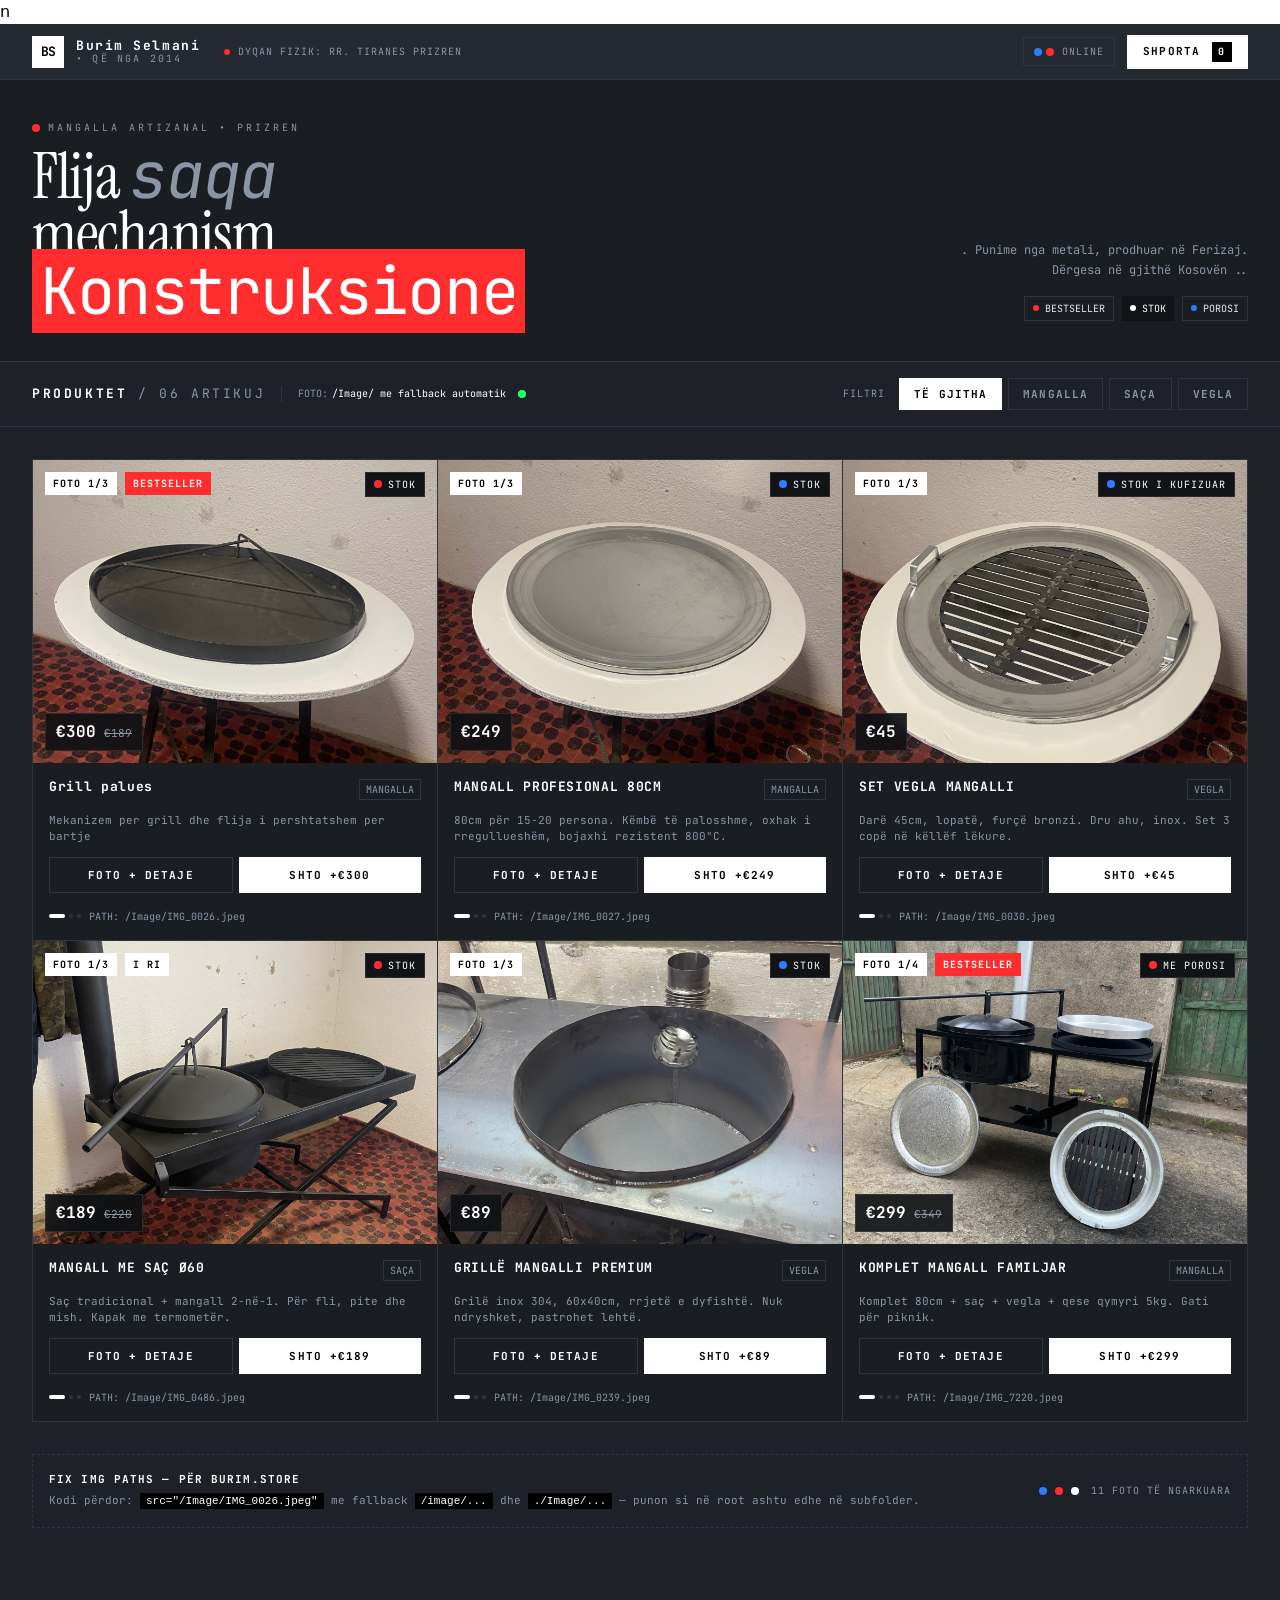
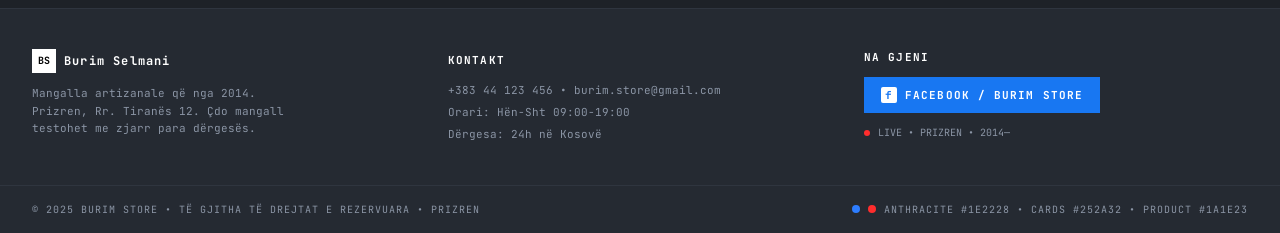
==== commit f4c6a38e: "Change 'Hello World' to 'Goodbye World'" ====
--- a/index.html
+++ b/index.html
@@ -49,7 +49,7 @@
         .serif { font-family: "Instrument Serif", serif; }
         ::-webkit-scrollbar { width: 6px; height: 6px; }
         ::-webkit-scrollbar-thumb { background: #2f353f; border-radius: 10px; }
-      </style><header class="fixed left-0 right-0 z-50 flex items-center justify-between px-4 md:px-8 border-b" style="top: var(--safe-area-inset-top); height: 56px; background-color: var(--card); border-color: var(--card-border); backdrop-filter: blur(12px);"><div class="flex items-center gap-6"><div class="flex items-center gap-3"><div class="w-8 h-8 bg-white text-black flex items-center justify-center font-bold text-[13px] tracking-tighter">BS</div><div class="leading-none"><div class="text-[13px] font-bold tracking-[0.12em] text-white">Burim Selmani</div><div class="text-[10px] tracking-[0.22em] text-[var(--muted)] mt-[2px]">• QË NGA 2014</div></div></div><div class="hidden md:flex items-center gap-2 text-[10px] tracking-widest text-[var(--muted)]"><span class="w-1.5 h-1.5 rounded-full bg-[var(--red)] animate-pulse"></span>DYQAN FIZIK: RR. TIRANES PRIZREN</div></div><div class="flex items-center gap-3"><div class="hidden md:flex items-center gap-1 text-[10px] border border-[var(--card-border)] px-2.5 py-1.5"><span class="w-2 h-2 rounded-full bg-[var(--blue)]"></span><span class="w-2 h-2 rounded-full bg-[var(--red)]"></span><span class="text-[var(--muted)] tracking-widest ml-1">ONLINE</span></div><button class="relative flex items-center gap-3 bg-white text-black px-4 h-[34px] text-[11px] font-bold tracking-widest hover:bg-[#e8e9eb] transition"><span>SHPORTA</span><span class="bg-black text-white w-5 h-5 flex items-center justify-center text-[10px]">0</span></button></div></header><div class="h-[56px]"></div><div class="w-full border-b bg-[var(--card-product)]" style="border-color: var(--card-border);"><div class="max-w-[1280px] mx-auto px-4 md:px-8 py-8 md:py-10 flex flex-col md:flex-row md:items-end justify-between gap-6"><div><div class="flex items-center gap-2 mb-3"><span class="w-2 h-2 bg-[var(--red)] rounded-full"></span><span class="text-[10px] tracking-[0.3em] text-[var(--muted)]">MANGALLA ARTIZANAL • PRIZREN</span></div><h1 class="serif text-[40px] md:text-[64px] leading-[0.9] tracking-[-0.02em] text-white">Flija <span class="italic font-normal text-[var(--muted)]">saqa</span> <br> Mechanism<br><span class="bg-[var(--red)] text-white px-2">Konstruksione</span></h1></div><div class="md:text-right max-w-[320px]"><p class="text-[12px] leading-[1.6] text-[var(--muted)]">Punime nga metali, prodhuar në Ferizaj. Dërgesa në gjithë Kosovën .</p><div class="mt-4 flex gap-2 md:justify-end"><div class="text-[10px] border border-[var(--card-border)] px-2 py-1 flex items-center gap-1.5"><span class="w-1.5 h-1.5 bg-[var(--red)] rounded-full"></span> BESTSELLER</div><div class="text-[10px] bg-[var(--black-pill)] text-white px-2 py-1 flex items-center gap-1.5"><span class="w-1.5 h-1.5 bg-white rounded-full"></span> STOK</div><div class="text-[10px] border border-[var(--card-border)] px-2 py-1 flex items-center gap-1.5"><span class="w-1.5 h-1.5 bg-[var(--blue)] rounded-full"></span> POROSI</div></div></div></div></div><div class="sticky z-40 border-b flex flex-col md:flex-row md:items-center justify-between gap-3 px-4 md:px-8 py-4 bg-[var(--bg)]" style="top: calc(56px + var(--safe-area-inset-top)); border-color: var(--card-border);"><div class="flex items-center gap-4"><h2 class="text-[13px] font-bold tracking-[0.2em] text-white">PRODUKTET <span class="text-[var(--muted)] font-normal">/ 06 ARTIKUJ</span></h2><div class="hidden md:block w-px h-4 bg-[var(--card-border)]"></div><div class="flex items-center gap-1 text-[10px]"><span class="text-[var(--muted)]">FOTO:</span><span class="text-white">/Image/ me fallback automatik</span><span class="ml-2 w-2 h-2 rounded-full bg-[#2dff6b] animate-pulse"></span></div></div><div class="flex items-center gap-1.5 overflow-x-auto no-scrollbar pb-1 md:pb-0"><span class="text-[10px] text-[var(--muted)] tracking-widest mr-2 shrink-0">FILTRI</span><button class="shrink-0 px-3.5 h-8 text-[11px] font-bold tracking-widest border transition-all bg-white text-black border-white">TË GJITHA</button><button class="shrink-0 px-3.5 h-8 text-[11px] font-bold tracking-widest border transition-all bg-transparent text-[var(--muted)] border-[var(--card-border)] hover:border-white hover:text-white">MANGALLA</button><button class="shrink-0 px-3.5 h-8 text-[11px] font-bold tracking-widest border transition-all bg-transparent text-[var(--muted)] border-[var(--card-border)] hover:border-white hover:text-white">SAÇA</button><button class="shrink-0 px-3.5 h-8 text-[11px] font-bold tracking-widest border transition-all bg-transparent text-[var(--muted)] border-[var(--card-border)] hover:border-white hover:text-white">VEGLA</button></div></div><main class="max-w-[1280px] mx-auto px-4 md:px-8 py-6 md:py-8"><div class="grid grid-cols-1 sm:grid-cols-2 lg:grid-cols-3 gap-[1px] bg-[var(--card-border)] border border-[var(--card-border)]"><div class="group bg-[var(--card-product)] flex flex-col relative"><div class="relative aspect-[4/3] overflow-hidden bg-[#121417] cursor-pointer"><img src="data:image/svg+xml,%3Csvg%20xmlns%3D'http%3A%2F%2Fwww.w3.org%2F2000%2Fsvg'%20width%3D'800'%20height%3D'600'%3E%3Crect%20width%3D'100%25'%20height%3D'100%25'%20fill%3D'%231a1e23'%2F%3E%3Crect%20x%3D'0'%20y%3D'0'%20width%3D'100%25'%20height%3D'4'%20fill%3D'%23ff2d2d'%2F%3E%3Ctext%20x%3D'50%25'%20y%3D'46%25'%20dominant-baseline%3D'middle'%20text-anchor%3D'middle'%20fill%3D'%23e8e9eb'%20font-family%3D'monospace'%20font-size%3D'22'%20font-weight%3D'700'%3EIMG_0026.jpeg%3C%2Ftext%3E%3Ctext%20x%3D'50%25'%20y%3D'54%25'%20dominant-baseline%3D'middle'%20text-anchor%3D'middle'%20fill%3D'%238b95a5'%20font-family%3D'monospace'%20font-size%3D'11'%3E%2FImage%2FIMG_0026.jpeg%20%E2%80%A2%20BURIM%20STORE%3C%2Ftext%3E%3C%2Fsvg%3E" alt="Grill palues" class="w-full h-full object-cover group-hover:scale-[1.03] transition-transform duration-700" loading="lazy" decoding="async"><div class="absolute top-3 left-3 flex items-center gap-2"><div class="bg-white text-black text-[10px] font-bold px-2 py-1 tracking-widest">FOTO 1/3</div><div class="text-[10px] font-bold px-2 py-1 tracking-widest bg-[var(--red)] text-white">BESTSELLER</div></div><div class="absolute top-3 right-3 flex items-center gap-1.5"><div class="bg-[var(--black-pill)] text-white text-[10px] px-2 py-1 flex items-center gap-1.5 tracking-widest border border-white/10"><span class="w-2 h-2 rounded-full" style="background: var(--red);"></span>STOK</div></div><div class="absolute bottom-3 left-3 bg-[#0f1114]/90 backdrop-blur text-white px-2.5 py-1.5 border border-white/10"><div class="flex items-baseline gap-2"><span class="text-[16px] font-bold">€149</span><span class="text-[11px] line-through text-[var(--muted)]">€189</span></div></div><div class="absolute inset-0 bg-black/0 group-hover:bg-black/20 transition-colors"></div><div class="absolute inset-0 opacity-0 group-hover:opacity-100 transition-opacity flex items-center justify-center"><div class="bg-white text-black text-[11px] font-bold px-4 py-2 tracking-widest">SHIKO DETAJET + 3 FOTO</div></div></div><div class="p-4 flex flex-col gap-3 flex-1"><div class="flex items-start justify-between gap-3"><h3 class="text-[13px] font-bold tracking-[0.05em] leading-[1.2] text-white max-w-[70%]">Grill palues</h3><span class="text-[10px] text-[var(--muted)] border border-[var(--card-border)] px-1.5 py-0.5 shrink-0">MANGALLA</span></div><p class="text-[11px] leading-[1.5] text-[var(--muted)] line-clamp-2">Mangall tradicional 60cm, çelik 3mm, me grilë kromi. Punim dore Prizren.</p><div class="mt-auto flex gap-1.5"><button class="flex-1 h-9 border border-[var(--card-border)] text-[11px] tracking-widest text-white hover:bg-white hover:text-black transition font-bold">FOTO + DETAJE</button><button class="flex-1 h-9 bg-white text-black text-[11px] tracking-widest font-bold hover:bg-[#e8e9eb] transition">SHTO +€149</button></div><div class="flex items-center gap-2 pt-1"><div class="flex items-center gap-1"><div class="w-1 h-1 rounded-full bg-white w-4"></div><div class="w-1 h-1 rounded-full bg-[var(--card-border)]"></div><div class="w-1 h-1 rounded-full bg-[var(--card-border)]"></div></div><span class="text-[10px] text-[var(--muted)]">PATH: /Image/IMG_0026.jpeg</span></div></div></div><div class="group bg-[var(--card-product)] flex flex-col relative"><div class="relative aspect-[4/3] overflow-hidden bg-[#121417] cursor-pointer"><img src="data:image/svg+xml,%3Csvg%20xmlns%3D'http%3A%2F%2Fwww.w3.org%2F2000%2Fsvg'%20width%3D'800'%20height%3D'600'%3E%3Crect%20width%3D'100%25'%20height%3D'100%25'%20fill%3D'%231a1e23'%2F%3E%3Crect%20x%3D'0'%20y%3D'0'%20width%3D'100%25'%20height%3D'4'%20fill%3D'%23ff2d2d'%2F%3E%3Ctext%20x%3D'50%25'%20y%3D'46%25'%20dominant-baseline%3D'middle'%20text-anchor%3D'middle'%20fill%3D'%23e8e9eb'%20font-family%3D'monospace'%20font-size%3D'22'%20font-weight%3D'700'%3EIMG_0027.jpeg%3C%2Ftext%3E%3Ctext%20x%3D'50%25'%20y%3D'54%25'%20dominant-baseline%3D'middle'%20text-anchor%3D'middle'%20fill%3D'%238b95a5'%20font-family%3D'monospace'%20font-size%3D'11'%3E%2FImage%2FIMG_0027.jpeg%20%E2%80%A2%20BURIM%20STORE%3C%2Ftext%3E%3C%2Fsvg%3E" alt="MANGALL PROFESIONAL 80CM" class="w-full h-full object-cover group-hover:scale-[1.03] transition-transform duration-700" loading="lazy" decoding="async"><div class="absolute top-3 left-3 flex items-center gap-2"><div class="bg-white text-black text-[10px] font-bold px-2 py-1 tracking-widest">FOTO 1/3</div></div><div class="absolute top-3 right-3 flex items-center gap-1.5"><div class="bg-[var(--black-pill)] text-white text-[10px] px-2 py-1 flex items-center gap-1.5 tracking-widest border border-white/10"><span class="w-2 h-2 rounded-full" style="background: var(--blue);"></span>STOK</div></div><div class="absolute bottom-3 left-3 bg-[#0f1114]/90 backdrop-blur text-white px-2.5 py-1.5 border border-white/10"><div class="flex items-baseline gap-2"><span class="text-[16px] font-bold">€249</span></div></div><div class="absolute inset-0 bg-black/0 group-hover:bg-black/20 transition-colors"></div><div class="absolute inset-0 opacity-0 group-hover:opacity-100 transition-opacity flex items-center justify-center"><div class="bg-white text-black text-[11px] font-bold px-4 py-2 tracking-widest">SHIKO DETAJET + 3 FOTO</div></div></div><div class="p-4 flex flex-col gap-3 flex-1"><div class="flex items-start justify-between gap-3"><h3 class="text-[13px] font-bold tracking-[0.05em] leading-[1.2] text-white max-w-[70%]">MANGALL PROFESIONAL 80CM</h3><span class="text-[10px] text-[var(--muted)] border border-[var(--card-border)] px-1.5 py-0.5 shrink-0">MANGALLA</span></div><p class="text-[11px] leading-[1.5] text-[var(--muted)] line-clamp-2">80cm për 15-20 persona. Këmbë të palosshme, oxhak i rregullueshëm, bojaxhi rezistent 800°C.</p><div class="mt-auto flex gap-1.5"><button class="flex-1 h-9 border border-[var(--card-border)] text-[11px] tracking-widest text-white hover:bg-white hover:text-black transition font-bold">FOTO + DETAJE</button><button class="flex-1 h-9 bg-white text-black text-[11px] tracking-widest font-bold hover:bg-[#e8e9eb] transition">SHTO +€249</button></div><div class="flex items-center gap-2 pt-1"><div class="flex items-center gap-1"><div class="w-1 h-1 rounded-full bg-white w-4"></div><div class="w-1 h-1 rounded-full bg-[var(--card-border)]"></div><div class="w-1 h-1 rounded-full bg-[var(--card-border)]"></div></div><span class="text-[10px] text-[var(--muted)]">PATH: /Image/IMG_0027.jpeg</span></div></div></div><div class="group bg-[var(--card-product)] flex flex-col relative"><div class="relative aspect-[4/3] overflow-hidden bg-[#121417] cursor-pointer"><img src="data:image/svg+xml,%3Csvg%20xmlns%3D'http%3A%2F%2Fwww.w3.org%2F2000%2Fsvg'%20width%3D'800'%20height%3D'600'%3E%3Crect%20width%3D'100%25'%20height%3D'100%25'%20fill%3D'%231a1e23'%2F%3E%3Crect%20x%3D'0'%20y%3D'0'%20width%3D'100%25'%20height%3D'4'%20fill%3D'%23ff2d2d'%2F%3E%3Ctext%20x%3D'50%25'%20y%3D'46%25'%20dominant-baseline%3D'middle'%20text-anchor%3D'middle'%20fill%3D'%23e8e9eb'%20font-family%3D'monospace'%20font-size%3D'22'%20font-weight%3D'700'%3EIMG_0030.jpeg%3C%2Ftext%3E%3Ctext%20x%3D'50%25'%20y%3D'54%25'%20dominant-baseline%3D'middle'%20text-anchor%3D'middle'%20fill%3D'%238b95a5'%20font-family%3D'monospace'%20font-size%3D'11'%3E%2FImage%2FIMG_0030.jpeg%20%E2%80%A2%20BURIM%20STORE%3C%2Ftext%3E%3C%2Fsvg%3E" alt="SET VEGLA MANGALLI" class="w-full h-full object-cover group-hover:scale-[1.03] transition-transform duration-700" loading="lazy" decoding="async"><div class="absolute top-3 left-3 flex items-center gap-2"><div class="bg-white text-black text-[10px] font-bold px-2 py-1 tracking-widest">FOTO 1/3</div></div><div class="absolute top-3 right-3 flex items-center gap-1.5"><div class="bg-[var(--black-pill)] text-white text-[10px] px-2 py-1 flex items-center gap-1.5 tracking-widest border border-white/10"><span class="w-2 h-2 rounded-full" style="background: var(--blue);"></span>STOK I KUFIZUAR</div></div><div class="absolute bottom-3 left-3 bg-[#0f1114]/90 backdrop-blur text-white px-2.5 py-1.5 border border-white/10"><div class="flex items-baseline gap-2"><span class="text-[16px] font-bold">€45</span></div></div><div class="absolute inset-0 bg-black/0 group-hover:bg-black/20 transition-colors"></div><div class="absolute inset-0 opacity-0 group-hover:opacity-100 transition-opacity flex items-center justify-center"><div class="bg-white text-black text-[11px] font-bold px-4 py-2 tracking-widest">SHIKO DETAJET + 3 FOTO</div></div></div><div class="p-4 flex flex-col gap-3 flex-1"><div class="flex items-start justify-between gap-3"><h3 class="text-[13px] font-bold tracking-[0.05em] leading-[1.2] text-white max-w-[70%]">SET VEGLA MANGALLI</h3><span class="text-[10px] text-[var(--muted)] border border-[var(--card-border)] px-1.5 py-0.5 shrink-0">VEGLA</span></div><p class="text-[11px] leading-[1.5] text-[var(--muted)] line-clamp-2">Darë 45cm, lopatë, furçë bronzi. Dru ahu, inox. Set 3 copë në këllëf lëkure.</p><div class="mt-auto flex gap-1.5"><button class="flex-1 h-9 border border-[var(--card-border)] text-[11px] tracking-widest text-white hover:bg-white hover:text-black transition font-bold">FOTO + DETAJE</button><button class="flex-1 h-9 bg-white text-black text-[11px] tracking-widest font-bold hover:bg-[#e8e9eb] transition">SHTO +€45</button></div><div class="flex items-center gap-2 pt-1"><div class="flex items-center gap-1"><div class="w-1 h-1 rounded-full bg-white w-4"></div><div class="w-1 h-1 rounded-full bg-[var(--card-border)]"></div><div class="w-1 h-1 rounded-full bg-[var(--card-border)]"></div></div><span class="text-[10px] text-[var(--muted)]">PATH: /Image/IMG_0030.jpeg</span></div></div></div><div class="group bg-[var(--card-product)] flex flex-col relative"><div class="relative aspect-[4/3] overflow-hidden bg-[#121417] cursor-pointer"><img src="data:image/svg+xml,%3Csvg%20xmlns%3D'http%3A%2F%2Fwww.w3.org%2F2000%2Fsvg'%20width%3D'800'%20height%3D'600'%3E%3Crect%20width%3D'100%25'%20height%3D'100%25'%20fill%3D'%231a1e23'%2F%3E%3Crect%20x%3D'0'%20y%3D'0'%20width%3D'100%25'%20height%3D'4'%20fill%3D'%23ff2d2d'%2F%3E%3Ctext%20x%3D'50%25'%20y%3D'46%25'%20dominant-baseline%3D'middle'%20text-anchor%3D'middle'%20fill%3D'%23e8e9eb'%20font-family%3D'monospace'%20font-size%3D'22'%20font-weight%3D'700'%3EIMG_0486.jpeg%3C%2Ftext%3E%3Ctext%20x%3D'50%25'%20y%3D'54%25'%20dominant-baseline%3D'middle'%20text-anchor%3D'middle'%20fill%3D'%238b95a5'%20font-family%3D'monospace'%20font-size%3D'11'%3E%2FImage%2FIMG_0486.jpeg%20%E2%80%A2%20BURIM%20STORE%3C%2Ftext%3E%3C%2Fsvg%3E" alt="MANGALL ME SAÇ Ø60" class="w-full h-full object-cover group-hover:scale-[1.03] transition-transform duration-700" loading="lazy" decoding="async"><div class="absolute top-3 left-3 flex items-center gap-2"><div class="bg-white text-black text-[10px] font-bold px-2 py-1 tracking-widest">FOTO 1/3</div><div class="text-[10px] font-bold px-2 py-1 tracking-widest bg-white text-black">I RI</div></div><div class="absolute top-3 right-3 flex items-center gap-1.5"><div class="bg-[var(--black-pill)] text-white text-[10px] px-2 py-1 flex items-center gap-1.5 tracking-widest border border-white/10"><span class="w-2 h-2 rounded-full" style="background: var(--red);"></span>STOK</div></div><div class="absolute bottom-3 left-3 bg-[#0f1114]/90 backdrop-blur text-white px-2.5 py-1.5 border border-white/10"><div class="flex items-baseline gap-2"><span class="text-[16px] font-bold">€189</span><span class="text-[11px] line-through text-[var(--muted)]">€220</span></div></div><div class="absolute inset-0 bg-black/0 group-hover:bg-black/20 transition-colors"></div><div class="absolute inset-0 opacity-0 group-hover:opacity-100 transition-opacity flex items-center justify-center"><div class="bg-white text-black text-[11px] font-bold px-4 py-2 tracking-widest">SHIKO DETAJET + 3 FOTO</div></div></div><div class="p-4 flex flex-col gap-3 flex-1"><div class="flex items-start justify-between gap-3"><h3 class="text-[13px] font-bold tracking-[0.05em] leading-[1.2] text-white max-w-[70%]">MANGALL ME SAÇ Ø60</h3><span class="text-[10px] text-[var(--muted)] border border-[var(--card-border)] px-1.5 py-0.5 shrink-0">SAÇA</span></div><p class="text-[11px] leading-[1.5] text-[var(--muted)] line-clamp-2">Saç tradicional + mangall 2-në-1. Për fli, pite dhe mish. Kapak me termometër.</p><div class="mt-auto flex gap-1.5"><button class="flex-1 h-9 border border-[var(--card-border)] text-[11px] tracking-widest text-white hover:bg-white hover:text-black transition font-bold">FOTO + DETAJE</button><button class="flex-1 h-9 bg-white text-black text-[11px] tracking-widest font-bold hover:bg-[#e8e9eb] transition">SHTO +€189</button></div><div class="flex items-center gap-2 pt-1"><div class="flex items-center gap-1"><div class="w-1 h-1 rounded-full bg-white w-4"></div><div class="w-1 h-1 rounded-full bg-[var(--card-border)]"></div><div class="w-1 h-1 rounded-full bg-[var(--card-border)]"></div></div><span class="text-[10px] text-[var(--muted)]">PATH: /Image/IMG_0486.jpeg</span></div></div></div><div class="group bg-[var(--card-product)] flex flex-col relative"><div class="relative aspect-[4/3] overflow-hidden bg-[#121417] cursor-pointer"><img src="data:image/svg+xml,%3Csvg%20xmlns%3D'http%3A%2F%2Fwww.w3.org%2F2000%2Fsvg'%20width%3D'800'%20height%3D'600'%3E%3Crect%20width%3D'100%25'%20height%3D'100%25'%20fill%3D'%231a1e23'%2F%3E%3Crect%20x%3D'0'%20y%3D'0'%20width%3D'100%25'%20height%3D'4'%20fill%3D'%23ff2d2d'%2F%3E%3Ctext%20x%3D'50%25'%20y%3D'46%25'%20dominant-baseline%3D'middle'%20text-anchor%3D'middle'%20fill%3D'%23e8e9eb'%20font-family%3D'monospace'%20font-size%3D'22'%20font-weight%3D'700'%3EIMG_0239.jpeg%3C%2Ftext%3E%3Ctext%20x%3D'50%25'%20y%3D'54%25'%20dominant-baseline%3D'middle'%20text-anchor%3D'middle'%20fill%3D'%238b95a5'%20font-family%3D'monospace'%20font-size%3D'11'%3E%2FImage%2FIMG_0239.jpeg%20%E2%80%A2%20BURIM%20STORE%3C%2Ftext%3E%3C%2Fsvg%3E" alt="GRILLË MANGALLI PREMIUM" class="w-full h-full object-cover group-hover:scale-[1.03] transition-transform duration-700" loading="lazy" decoding="async"><div class="absolute top-3 left-3 flex items-center gap-2"><div class="bg-white text-black text-[10px] font-bold px-2 py-1 tracking-widest">FOTO 1/3</div></div><div class="absolute top-3 right-3 flex items-center gap-1.5"><div class="bg-[var(--black-pill)] text-white text-[10px] px-2 py-1 flex items-center gap-1.5 tracking-widest border border-white/10"><span class="w-2 h-2 rounded-full" style="background: var(--blue);"></span>STOK</div></div><div class="absolute bottom-3 left-3 bg-[#0f1114]/90 backdrop-blur text-white px-2.5 py-1.5 border border-white/10"><div class="flex items-baseline gap-2"><span class="text-[16px] font-bold">€89</span></div></div><div class="absolute inset-0 bg-black/0 group-hover:bg-black/20 transition-colors"></div><div class="absolute inset-0 opacity-0 group-hover:opacity-100 transition-opacity flex items-center justify-center"><div class="bg-white text-black text-[11px] font-bold px-4 py-2 tracking-widest">SHIKO DETAJET + 3 FOTO</div></div></div><div class="p-4 flex flex-col gap-3 flex-1"><div class="flex items-start justify-between gap-3"><h3 class="text-[13px] font-bold tracking-[0.05em] leading-[1.2] text-white max-w-[70%]">GRILLË MANGALLI PREMIUM</h3><span class="text-[10px] text-[var(--muted)] border border-[var(--card-border)] px-1.5 py-0.5 shrink-0">VEGLA</span></div><p class="text-[11px] leading-[1.5] text-[var(--muted)] line-clamp-2">Grilë inox 304, 60x40cm, rrjetë e dyfishtë. Nuk ndryshket, pastrohet lehtë.</p><div class="mt-auto flex gap-1.5"><button class="flex-1 h-9 border border-[var(--card-border)] text-[11px] tracking-widest text-white hover:bg-white hover:text-black transition font-bold">FOTO + DETAJE</button><button class="flex-1 h-9 bg-white text-black text-[11px] tracking-widest font-bold hover:bg-[#e8e9eb] transition">SHTO +€89</button></div><div class="flex items-center gap-2 pt-1"><div class="flex items-center gap-1"><div class="w-1 h-1 rounded-full bg-white w-4"></div><div class="w-1 h-1 rounded-full bg-[var(--card-border)]"></div><div class="w-1 h-1 rounded-full bg-[var(--card-border)]"></div></div><span class="text-[10px] text-[var(--muted)]">PATH: /Image/IMG_0239.jpeg</span></div></div></div><div class="group bg-[var(--card-product)] flex flex-col relative"><div class="relative aspect-[4/3] overflow-hidden bg-[#121417] cursor-pointer"><img src="data:image/svg+xml,%3Csvg%20xmlns%3D'http%3A%2F%2Fwww.w3.org%2F2000%2Fsvg'%20width%3D'800'%20height%3D'600'%3E%3Crect%20width%3D'100%25'%20height%3D'100%25'%20fill%3D'%231a1e23'%2F%3E%3Crect%20x%3D'0'%20y%3D'0'%20width%3D'100%25'%20height%3D'4'%20fill%3D'%23ff2d2d'%2F%3E%3Ctext%20x%3D'50%25'%20y%3D'46%25'%20dominant-baseline%3D'middle'%20text-anchor%3D'middle'%20fill%3D'%23e8e9eb'%20font-family%3D'monospace'%20font-size%3D'22'%20font-weight%3D'700'%3EIMG_7220.jpeg%3C%2Ftext%3E%3Ctext%20x%3D'50%25'%20y%3D'54%25'%20dominant-baseline%3D'middle'%20text-anchor%3D'middle'%20fill%3D'%238b95a5'%20font-family%3D'monospace'%20font-size%3D'11'%3E%2FImage%2FIMG_7220.jpeg%20%E2%80%A2%20BURIM%20STORE%3C%2Ftext%3E%3C%2Fsvg%3E" alt="KOMPLET MANGALL FAMILJAR" class="w-full h-full object-cover group-hover:scale-[1.03] transition-transform duration-700" loading="lazy" decoding="async"><div class="absolute top-3 left-3 flex items-center gap-2"><div class="bg-white text-black text-[10px] font-bold px-2 py-1 tracking-widest">FOTO 1/4</div><div class="text-[10px] font-bold px-2 py-1 tracking-widest bg-[var(--red)] text-white">BESTSELLER</div></div><div class="absolute top-3 right-3 flex items-center gap-1.5"><div class="bg-[var(--black-pill)] text-white text-[10px] px-2 py-1 flex items-center gap-1.5 tracking-widest border border-white/10"><span class="w-2 h-2 rounded-full" style="background: var(--red);"></span>ME POROSI</div></div><div class="absolute bottom-3 left-3 bg-[#0f1114]/90 backdrop-blur text-white px-2.5 py-1.5 border border-white/10"><div class="flex items-baseline gap-2"><span class="text-[16px] font-bold">€299</span><span class="text-[11px] line-through text-[var(--muted)]">€349</span></div></div><div class="absolute inset-0 bg-black/0 group-hover:bg-black/20 transition-colors"></div><div class="absolute inset-0 opacity-0 group-hover:opacity-100 transition-opacity flex items-center justify-center"><div class="bg-white text-black text-[11px] font-bold px-4 py-2 tracking-widest">SHIKO DETAJET + 4 FOTO</div></div></div><div class="p-4 flex flex-col gap-3 flex-1"><div class="flex items-start justify-between gap-3"><h3 class="text-[13px] font-bold tracking-[0.05em] leading-[1.2] text-white max-w-[70%]">KOMPLET MANGALL FAMILJAR</h3><span class="text-[10px] text-[var(--muted)] border border-[var(--card-border)] px-1.5 py-0.5 shrink-0">MANGALLA</span></div><p class="text-[11px] leading-[1.5] text-[var(--muted)] line-clamp-2">Komplet 80cm + saç + vegla + qese qymyri 5kg. Gati për piknik.</p><div class="mt-auto flex gap-1.5"><button class="flex-1 h-9 border border-[var(--card-border)] text-[11px] tracking-widest text-white hover:bg-white hover:text-black transition font-bold">FOTO + DETAJE</button><button class="flex-1 h-9 bg-white text-black text-[11px] tracking-widest font-bold hover:bg-[#e8e9eb] transition">SHTO +€299</button></div><div class="flex items-center gap-2 pt-1"><div class="flex items-center gap-1"><div class="w-1 h-1 rounded-full bg-white w-4"></div><div class="w-1 h-1 rounded-full bg-[var(--card-border)]"></div><div class="w-1 h-1 rounded-full bg-[var(--card-border)]"></div><div class="w-1 h-1 rounded-full bg-[var(--card-border)]"></div></div><span class="text-[10px] text-[var(--muted)]">PATH: /Image/IMG_7220.jpeg</span></div></div></div></div><div class="mt-8 border border-dashed border-[var(--card-border)] p-4 bg-[var(--card-product)]/50"><div class="flex flex-col md:flex-row md:items-center justify-between gap-3"><div class="text-[11px] leading-[1.6]"><div class="text-white font-bold tracking-widest mb-1">FIX IMG PATHS — PËR BURIM.STORE</div><div class="text-[var(--muted)]">Kodi përdor: <code class="bg-black px-1.5 py-0.5 text-white">src="/Image/IMG_0026.jpeg"</code> me fallback <code class="bg-black px-1.5 py-0.5 text-white">/image/...</code> dhe <code class="bg-black px-1.5 py-0.5 text-white">./Image/...</code> — punon si në root ashtu edhe në subfolder.</div></div><div class="flex items-center gap-2 text-[10px]"><span class="w-2 h-2 rounded-full bg-[var(--blue)]"></span><span class="w-2 h-2 rounded-full bg-[var(--red)]"></span><span class="w-2 h-2 rounded-full bg-white"></span><span class="text-[var(--muted)] tracking-widest ml-1">11 FOTO TË NGARKUARA</span></div></div></div></main><footer class="mt-12 border-t bg-[var(--card)]" style="border-color: var(--card-border);"><div class="max-w-[1280px] mx-auto px-4 md:px-8 py-10 grid md:grid-cols-3 gap-8"><div><div class="flex items-center gap-2 mb-3"><div class="w-6 h-6 bg-white text-black flex items-center justify-center font-bold text-[10px]">BS</div><span class="text-[12px] font-bold tracking-widest text-white">Burim Selmani</span></div><p class="text-[11px] leading-[1.6] text-[var(--muted)] max-w-[280px]">Mangalla artizanale që nga 2014. Prizren, Rr. Tiranës 12. Çdo mangall testohet me zjarr para dërgesës.</p></div><div class="text-[11px] leading-[2] text-[var(--muted)]"><div class="text-white font-bold tracking-widest mb-2">KONTAKT</div><div>+383 44 123 456 • burim.store@gmail.com</div><div>Orari: Hën-Sht 09:00-19:00</div><div>Dërgesa: 24h në Kosovë</div></div><div><div class="text-white font-bold tracking-widest mb-3 text-[11px]">NA GJENI</div><a href="https://www.facebook.com/" target="_blank" rel="noopener" class="inline-flex items-center gap-2 border border-[#1877F2] bg-[#1877F2] text-white px-4 h-9 text-[11px] font-bold tracking-widest hover:bg-[#166fe5] transition"><span class="w-4 h-4 bg-white text-[#1877F2] flex items-center justify-center font-bold text-[11px] rounded-[2px]">f</span>FACEBOOK / BURIM STORE</a><div class="mt-3 flex items-center gap-2 text-[10px] text-[var(--muted)]"><span class="w-1.5 h-1.5 bg-[var(--red)] rounded-full"></span>LIVE • PRIZREN • 2014—</div></div></div><div class="border-t px-4 md:px-8 py-4 flex flex-col md:flex-row items-center justify-between gap-2 text-[10px] tracking-widest text-[var(--muted)]" style="border-color: var(--card-border);"><span>© 2025 BURIM STORE • TË GJITHA TË DREJTAT E REZERVUARA • PRIZREN</span><span class="flex items-center gap-2"><span class="w-2 h-2 bg-[var(--blue)] rounded-full"></span><span class="w-2 h-2 bg-[var(--red)] rounded-full"></span>ANTHRACITE #1E2228 • CARDS #252A32 • PRODUCT #1A1E23</span></div></footer></div></div>
+      </style><header class="fixed left-0 right-0 z-50 flex items-center justify-between px-4 md:px-8 border-b" style="top: var(--safe-area-inset-top); height: 56px; background-color: var(--card); border-color: var(--card-border); backdrop-filter: blur(12px);"><div class="flex items-center gap-6"><div class="flex items-center gap-3"><div class="w-8 h-8 bg-white text-black flex items-center justify-center font-bold text-[13px] tracking-tighter">BS</div><div class="leading-none"><div class="text-[13px] font-bold tracking-[0.12em] text-white">Burim Selmani</div><div class="text-[10px] tracking-[0.22em] text-[var(--muted)] mt-[2px]">• QË NGA 2014</div></div></div><div class="hidden md:flex items-center gap-2 text-[10px] tracking-widest text-[var(--muted)]"><span class="w-1.5 h-1.5 rounded-full bg-[var(--red)] animate-pulse"></span>DYQAN FIZIK: RR. TIRANES PRIZREN</div></div><div class="flex items-center gap-3"><div class="hidden md:flex items-center gap-1 text-[10px] border border-[var(--card-border)] px-2.5 py-1.5"><span class="w-2 h-2 rounded-full bg-[var(--blue)]"></span><span class="w-2 h-2 rounded-full bg-[var(--red)]"></span><span class="text-[var(--muted)] tracking-widest ml-1">ONLINE</span></div><button class="relative flex items-center gap-3 bg-white text-black px-4 h-[34px] text-[11px] font-bold tracking-widest hover:bg-[#e8e9eb] transition"><span>SHPORTA</span><span class="bg-black text-white w-5 h-5 flex items-center justify-center text-[10px]">0</span></button></div></header><div class="h-[56px]"></div><div class="w-full border-b bg-[var(--card-product)]" style="border-color: var(--card-border);"><div class="max-w-[1280px] mx-auto px-4 md:px-8 py-8 md:py-10 flex flex-col md:flex-row md:items-end justify-between gap-6"><div><div class="flex items-center gap-2 mb-3"><span class="w-2 h-2 bg-[var(--red)] rounded-full"></span><span class="text-[10px] tracking-[0.3em] text-[var(--muted)]">MANGALLA ARTIZANAL • PRIZREN</span></div><h1 class="serif text-[40px] md:text-[64px] leading-[0.9] tracking-[-0.02em] text-white">Flija <span class="italic font-normal text-[var(--muted)]">saqa</span> <br> Mechanism<br><span class="bg-[var(--red)] text-white px-2">Konstruksione</span></h1></div><div class="md:text-right max-w-[320px]"><p class="text-[12px] leading-[1.6] text-[var(--muted)]">Punime nga metali, prodhuar në Ferizaj. Dërgesa në gjithë Kosovën .</p><div class="mt-4 flex gap-2 md:justify-end"><div class="text-[10px] border border-[var(--card-border)] px-2 py-1 flex items-center gap-1.5"><span class="w-1.5 h-1.5 bg-[var(--red)] rounded-full"></span> BESTSELLER</div><div class="text-[10px] bg-[var(--black-pill)] text-white px-2 py-1 flex items-center gap-1.5"><span class="w-1.5 h-1.5 bg-white rounded-full"></span> STOK</div><div class="text-[10px] border border-[var(--card-border)] px-2 py-1 flex items-center gap-1.5"><span class="w-1.5 h-1.5 bg-[var(--blue)] rounded-full"></span> POROSI</div></div></div></div></div><div class="sticky z-40 border-b flex flex-col md:flex-row md:items-center justify-between gap-3 px-4 md:px-8 py-4 bg-[var(--bg)]" style="top: calc(56px + var(--safe-area-inset-top)); border-color: var(--card-border);"><div class="flex items-center gap-4"><h2 class="text-[13px] font-bold tracking-[0.2em] text-white">PRODUKTET <span class="text-[var(--muted)] font-normal">/ 06 ARTIKUJ</span></h2><div class="hidden md:block w-px h-4 bg-[var(--card-border)]"></div><div class="flex items-center gap-1 text-[10px]"><span class="text-[var(--muted)]">FOTO:</span><span class="text-white">/Image/ me fallback automatik</span><span class="ml-2 w-2 h-2 rounded-full bg-[#2dff6b] animate-pulse"></span></div></div><div class="flex items-center gap-1.5 overflow-x-auto no-scrollbar pb-1 md:pb-0"><span class="text-[10px] text-[var(--muted)] tracking-widest mr-2 shrink-0">FILTRI</span><button class="shrink-0 px-3.5 h-8 text-[11px] font-bold tracking-widest border transition-all bg-white text-black border-white">TË GJITHA</button><button class="shrink-0 px-3.5 h-8 text-[11px] font-bold tracking-widest border transition-all bg-transparent text-[var(--muted)] border-[var(--card-border)] hover:border-white hover:text-white">MANGALLA</button><button class="shrink-0 px-3.5 h-8 text-[11px] font-bold tracking-widest border transition-all bg-transparent text-[var(--muted)] border-[var(--card-border)] hover:border-white hover:text-white">SAÇA</button><button class="shrink-0 px-3.5 h-8 text-[11px] font-bold tracking-widest border transition-all bg-transparent text-[var(--muted)] border-[var(--card-border)] hover:border-white hover:text-white">VEGLA</button></div></div><main class="max-w-[1280px] mx-auto px-4 md:px-8 py-6 md:py-8"><div class="grid grid-cols-1 sm:grid-cols-2 lg:grid-cols-3 gap-[1px] bg-[var(--card-border)] border border-[var(--card-border)]"><div class="group bg-[var(--card-product)] flex flex-col relative"><div class="relative aspect-[4/3] overflow-hidden bg-[#121417] cursor-pointer"><img src="data:image/svg+xml,%3Csvg%20xmlns%3D'http%3A%2F%2Fwww.w3.org%2F2000%2Fsvg'%20width%3D'800'%20height%3D'600'%3E%3Crect%20width%3D'100%25'%20height%3D'100%25'%20fill%3D'%231a1e23'%2F%3E%3Crect%20x%3D'0'%20y%3D'0'%20width%3D'100%25'%20height%3D'4'%20fill%3D'%23ff2d2d'%2F%3E%3Ctext%20x%3D'50%25'%20y%3D'46%25'%20dominant-baseline%3D'middle'%20text-anchor%3D'middle'%20fill%3D'%23e8e9eb'%20font-family%3D'monospace'%20font-size%3D'22'%20font-weight%3D'700'%3EIMG_0026.jpeg%3C%2Ftext%3E%3Ctext%20x%3D'50%25'%20y%3D'54%25'%20dominant-baseline%3D'middle'%20text-anchor%3D'middle'%20fill%3D'%238b95a5'%20font-family%3D'monospace'%20font-size%3D'11'%3E%2FImage%2FIMG_0026.jpeg%20%E2%80%A2%20BURIM%20STORE%3C%2Ftext%3E%3C%2Fsvg%3E" alt="Grill palues" class="w-full h-full object-cover group-hover:scale-[1.03] transition-transform duration-700" loading="lazy" decoding="async"><div class="absolute top-3 left-3 flex items-center gap-2"><div class="bg-white text-black text-[10px] font-bold px-2 py-1 tracking-widest">FOTO 1/3</div><div class="text-[10px] font-bold px-2 py-1 tracking-widest bg-[var(--red)] text-white">BESTSELLER</div></div><div class="absolute top-3 right-3 flex items-center gap-1.5"><div class="bg-[var(--black-pill)] text-white text-[10px] px-2 py-1 flex items-center gap-1.5 tracking-widest border border-white/10"><span class="w-2 h-2 rounded-full" style="background: var(--red);"></span>STOK</div></div><div class="absolute bottom-3 left-3 bg-[#0f1114]/90 backdrop-blur text-white px-2.5 py-1.5 border border-white/10"><div class="flex items-baseline gap-2"><span class="text-[16px] font-bold">€149</span><span class="text-[11px] line-through text-[var(--muted)]">€189</span></div></div><div class="absolute inset-0 bg-black/0 group-hover:bg-black/20 transition-colors"></div><div class="absolute inset-0 opacity-0 group-hover:opacity-100 transition-opacity flex items-center justify-center"><div class="bg-white text-black text-[11px] font-bold px-4 py-2 tracking-widest">SHIKO DETAJET + 3 FOTO</div></div></div><div class="p-4 flex flex-col gap-3 flex-1"><div class="flex items-start justify-between gap-3"><h3 class="text-[13px] font-bold tracking-[0.05em] leading-[1.2] text-white max-w-[70%]">Grill palues</h3><span class="text-[10px] text-[var(--muted)] border border-[var(--card-border)] px-1.5 py-0.5 shrink-0">MANGALLA</span></div><p class="text-[11px] leading-[1.5] text-[var(--muted)] line-clamp-2">Mekanizem per grill dhe flija i pershtatshem per bartje</p><div class="mt-auto flex gap-1.5"><button class="flex-1 h-9 border border-[var(--card-border)] text-[11px] tracking-widest text-white hover:bg-white hover:text-black transition font-bold">FOTO + DETAJE</button><button class="flex-1 h-9 bg-white text-black text-[11px] tracking-widest font-bold hover:bg-[#e8e9eb] transition">SHTO +€149</button></div><div class="flex items-center gap-2 pt-1"><div class="flex items-center gap-1"><div class="w-1 h-1 rounded-full bg-white w-4"></div><div class="w-1 h-1 rounded-full bg-[var(--card-border)]"></div><div class="w-1 h-1 rounded-full bg-[var(--card-border)]"></div></div><span class="text-[10px] text-[var(--muted)]">PATH: /Image/IMG_0486.jpeg</span></div></div></div><div class="group bg-[var(--card-product)] flex flex-col relative"><div class="relative aspect-[4/3] overflow-hidden bg-[#121417] cursor-pointer"><img src="data:image/svg+xml,%3Csvg%20xmlns%3D'http%3A%2F%2Fwww.w3.org%2F2000%2Fsvg'%20width%3D'800'%20height%3D'600'%3E%3Crect%20width%3D'100%25'%20height%3D'100%25'%20fill%3D'%231a1e23'%2F%3E%3Crect%20x%3D'0'%20y%3D'0'%20width%3D'100%25'%20height%3D'4'%20fill%3D'%23ff2d2d'%2F%3E%3Ctext%20x%3D'50%25'%20y%3D'46%25'%20dominant-baseline%3D'middle'%20text-anchor%3D'middle'%20fill%3D'%23e8e9eb'%20font-family%3D'monospace'%20font-size%3D'22'%20font-weight%3D'700'%3EIMG_0027.jpeg%3C%2Ftext%3E%3Ctext%20x%3D'50%25'%20y%3D'54%25'%20dominant-baseline%3D'middle'%20text-anchor%3D'middle'%20fill%3D'%238b95a5'%20font-family%3D'monospace'%20font-size%3D'11'%3E%2FImage%2FIMG_0027.jpeg%20%E2%80%A2%20BURIM%20STORE%3C%2Ftext%3E%3C%2Fsvg%3E" alt="MANGALL PROFESIONAL 80CM" class="w-full h-full object-cover group-hover:scale-[1.03] transition-transform duration-700" loading="lazy" decoding="async"><div class="absolute top-3 left-3 flex items-center gap-2"><div class="bg-white text-black text-[10px] font-bold px-2 py-1 tracking-widest">FOTO 1/3</div></div><div class="absolute top-3 right-3 flex items-center gap-1.5"><div class="bg-[var(--black-pill)] text-white text-[10px] px-2 py-1 flex items-center gap-1.5 tracking-widest border border-white/10"><span class="w-2 h-2 rounded-full" style="background: var(--blue);"></span>STOK</div></div><div class="absolute bottom-3 left-3 bg-[#0f1114]/90 backdrop-blur text-white px-2.5 py-1.5 border border-white/10"><div class="flex items-baseline gap-2"><span class="text-[16px] font-bold">€249</span></div></div><div class="absolute inset-0 bg-black/0 group-hover:bg-black/20 transition-colors"></div><div class="absolute inset-0 opacity-0 group-hover:opacity-100 transition-opacity flex items-center justify-center"><div class="bg-white text-black text-[11px] font-bold px-4 py-2 tracking-widest">SHIKO DETAJET + 3 FOTO</div></div></div><div class="p-4 flex flex-col gap-3 flex-1"><div class="flex items-start justify-between gap-3"><h3 class="text-[13px] font-bold tracking-[0.05em] leading-[1.2] text-white max-w-[70%]">MANGALL PROFESIONAL 80CM</h3><span class="text-[10px] text-[var(--muted)] border border-[var(--card-border)] px-1.5 py-0.5 shrink-0">MANGALLA</span></div><p class="text-[11px] leading-[1.5] text-[var(--muted)] line-clamp-2">80cm për 15-20 persona. Këmbë të palosshme, oxhak i rregullueshëm, bojaxhi rezistent 800°C.</p><div class="mt-auto flex gap-1.5"><button class="flex-1 h-9 border border-[var(--card-border)] text-[11px] tracking-widest text-white hover:bg-white hover:text-black transition font-bold">FOTO + DETAJE</button><button class="flex-1 h-9 bg-white text-black text-[11px] tracking-widest font-bold hover:bg-[#e8e9eb] transition">SHTO +€249</button></div><div class="flex items-center gap-2 pt-1"><div class="flex items-center gap-1"><div class="w-1 h-1 rounded-full bg-white w-4"></div><div class="w-1 h-1 rounded-full bg-[var(--card-border)]"></div><div class="w-1 h-1 rounded-full bg-[var(--card-border)]"></div></div><span class="text-[10px] text-[var(--muted)]">PATH: /Image/IMG_0027.jpeg</span></div></div></div><div class="group bg-[var(--card-product)] flex flex-col relative"><div class="relative aspect-[4/3] overflow-hidden bg-[#121417] cursor-pointer"><img src="data:image/svg+xml,%3Csvg%20xmlns%3D'http%3A%2F%2Fwww.w3.org%2F2000%2Fsvg'%20width%3D'800'%20height%3D'600'%3E%3Crect%20width%3D'100%25'%20height%3D'100%25'%20fill%3D'%231a1e23'%2F%3E%3Crect%20x%3D'0'%20y%3D'0'%20width%3D'100%25'%20height%3D'4'%20fill%3D'%23ff2d2d'%2F%3E%3Ctext%20x%3D'50%25'%20y%3D'46%25'%20dominant-baseline%3D'middle'%20text-anchor%3D'middle'%20fill%3D'%23e8e9eb'%20font-family%3D'monospace'%20font-size%3D'22'%20font-weight%3D'700'%3EIMG_0030.jpeg%3C%2Ftext%3E%3Ctext%20x%3D'50%25'%20y%3D'54%25'%20dominant-baseline%3D'middle'%20text-anchor%3D'middle'%20fill%3D'%238b95a5'%20font-family%3D'monospace'%20font-size%3D'11'%3E%2FImage%2FIMG_0030.jpeg%20%E2%80%A2%20BURIM%20STORE%3C%2Ftext%3E%3C%2Fsvg%3E" alt="SET VEGLA MANGALLI" class="w-full h-full object-cover group-hover:scale-[1.03] transition-transform duration-700" loading="lazy" decoding="async"><div class="absolute top-3 left-3 flex items-center gap-2"><div class="bg-white text-black text-[10px] font-bold px-2 py-1 tracking-widest">FOTO 1/3</div></div><div class="absolute top-3 right-3 flex items-center gap-1.5"><div class="bg-[var(--black-pill)] text-white text-[10px] px-2 py-1 flex items-center gap-1.5 tracking-widest border border-white/10"><span class="w-2 h-2 rounded-full" style="background: var(--blue);"></span>STOK I KUFIZUAR</div></div><div class="absolute bottom-3 left-3 bg-[#0f1114]/90 backdrop-blur text-white px-2.5 py-1.5 border border-white/10"><div class="flex items-baseline gap-2"><span class="text-[16px] font-bold">€45</span></div></div><div class="absolute inset-0 bg-black/0 group-hover:bg-black/20 transition-colors"></div><div class="absolute inset-0 opacity-0 group-hover:opacity-100 transition-opacity flex items-center justify-center"><div class="bg-white text-black text-[11px] font-bold px-4 py-2 tracking-widest">SHIKO DETAJET + 3 FOTO</div></div></div><div class="p-4 flex flex-col gap-3 flex-1"><div class="flex items-start justify-between gap-3"><h3 class="text-[13px] font-bold tracking-[0.05em] leading-[1.2] text-white max-w-[70%]">SET VEGLA MANGALLI</h3><span class="text-[10px] text-[var(--muted)] border border-[var(--card-border)] px-1.5 py-0.5 shrink-0">VEGLA</span></div><p class="text-[11px] leading-[1.5] text-[var(--muted)] line-clamp-2">Darë 45cm, lopatë, furçë bronzi. Dru ahu, inox. Set 3 copë në këllëf lëkure.</p><div class="mt-auto flex gap-1.5"><button class="flex-1 h-9 border border-[var(--card-border)] text-[11px] tracking-widest text-white hover:bg-white hover:text-black transition font-bold">FOTO + DETAJE</button><button class="flex-1 h-9 bg-white text-black text-[11px] tracking-widest font-bold hover:bg-[#e8e9eb] transition">SHTO +€45</button></div><div class="flex items-center gap-2 pt-1"><div class="flex items-center gap-1"><div class="w-1 h-1 rounded-full bg-white w-4"></div><div class="w-1 h-1 rounded-full bg-[var(--card-border)]"></div><div class="w-1 h-1 rounded-full bg-[var(--card-border)]"></div></div><span class="text-[10px] text-[var(--muted)]">PATH: /Image/IMG_0030.jpeg</span></div></div></div><div class="group bg-[var(--card-product)] flex flex-col relative"><div class="relative aspect-[4/3] overflow-hidden bg-[#121417] cursor-pointer"><img src="data:image/svg+xml,%3Csvg%20xmlns%3D'http%3A%2F%2Fwww.w3.org%2F2000%2Fsvg'%20width%3D'800'%20height%3D'600'%3E%3Crect%20width%3D'100%25'%20height%3D'100%25'%20fill%3D'%231a1e23'%2F%3E%3Crect%20x%3D'0'%20y%3D'0'%20width%3D'100%25'%20height%3D'4'%20fill%3D'%23ff2d2d'%2F%3E%3Ctext%20x%3D'50%25'%20y%3D'46%25'%20dominant-baseline%3D'middle'%20text-anchor%3D'middle'%20fill%3D'%23e8e9eb'%20font-family%3D'monospace'%20font-size%3D'22'%20font-weight%3D'700'%3EIMG_0486.jpeg%3C%2Ftext%3E%3Ctext%20x%3D'50%25'%20y%3D'54%25'%20dominant-baseline%3D'middle'%20text-anchor%3D'middle'%20fill%3D'%238b95a5'%20font-family%3D'monospace'%20font-size%3D'11'%3E%2FImage%2FIMG_0486.jpeg%20%E2%80%A2%20BURIM%20STORE%3C%2Ftext%3E%3C%2Fsvg%3E" alt="MANGALL ME SAÇ Ø60" class="w-full h-full object-cover group-hover:scale-[1.03] transition-transform duration-700" loading="lazy" decoding="async"><div class="absolute top-3 left-3 flex items-center gap-2"><div class="bg-white text-black text-[10px] font-bold px-2 py-1 tracking-widest">FOTO 1/3</div><div class="text-[10px] font-bold px-2 py-1 tracking-widest bg-white text-black">I RI</div></div><div class="absolute top-3 right-3 flex items-center gap-1.5"><div class="bg-[var(--black-pill)] text-white text-[10px] px-2 py-1 flex items-center gap-1.5 tracking-widest border border-white/10"><span class="w-2 h-2 rounded-full" style="background: var(--red);"></span>STOK</div></div><div class="absolute bottom-3 left-3 bg-[#0f1114]/90 backdrop-blur text-white px-2.5 py-1.5 border border-white/10"><div class="flex items-baseline gap-2"><span class="text-[16px] font-bold">€189</span><span class="text-[11px] line-through text-[var(--muted)]">€220</span></div></div><div class="absolute inset-0 bg-black/0 group-hover:bg-black/20 transition-colors"></div><div class="absolute inset-0 opacity-0 group-hover:opacity-100 transition-opacity flex items-center justify-center"><div class="bg-white text-black text-[11px] font-bold px-4 py-2 tracking-widest">SHIKO DETAJET + 3 FOTO</div></div></div><div class="p-4 flex flex-col gap-3 flex-1"><div class="flex items-start justify-between gap-3"><h3 class="text-[13px] font-bold tracking-[0.05em] leading-[1.2] text-white max-w-[70%]">MANGALL ME SAÇ Ø60</h3><span class="text-[10px] text-[var(--muted)] border border-[var(--card-border)] px-1.5 py-0.5 shrink-0">SAÇA</span></div><p class="text-[11px] leading-[1.5] text-[var(--muted)] line-clamp-2">Saç tradicional + mangall 2-në-1. Për fli, pite dhe mish. Kapak me termometër.</p><div class="mt-auto flex gap-1.5"><button class="flex-1 h-9 border border-[var(--card-border)] text-[11px] tracking-widest text-white hover:bg-white hover:text-black transition font-bold">FOTO + DETAJE</button><button class="flex-1 h-9 bg-white text-black text-[11px] tracking-widest font-bold hover:bg-[#e8e9eb] transition">SHTO +€189</button></div><div class="flex items-center gap-2 pt-1"><div class="flex items-center gap-1"><div class="w-1 h-1 rounded-full bg-white w-4"></div><div class="w-1 h-1 rounded-full bg-[var(--card-border)]"></div><div class="w-1 h-1 rounded-full bg-[var(--card-border)]"></div></div><span class="text-[10px] text-[var(--muted)]">PATH: /Image/IMG_0486.jpeg</span></div></div></div><div class="group bg-[var(--card-product)] flex flex-col relative"><div class="relative aspect-[4/3] overflow-hidden bg-[#121417] cursor-pointer"><img src="data:image/svg+xml,%3Csvg%20xmlns%3D'http%3A%2F%2Fwww.w3.org%2F2000%2Fsvg'%20width%3D'800'%20height%3D'600'%3E%3Crect%20width%3D'100%25'%20height%3D'100%25'%20fill%3D'%231a1e23'%2F%3E%3Crect%20x%3D'0'%20y%3D'0'%20width%3D'100%25'%20height%3D'4'%20fill%3D'%23ff2d2d'%2F%3E%3Ctext%20x%3D'50%25'%20y%3D'46%25'%20dominant-baseline%3D'middle'%20text-anchor%3D'middle'%20fill%3D'%23e8e9eb'%20font-family%3D'monospace'%20font-size%3D'22'%20font-weight%3D'700'%3EIMG_0239.jpeg%3C%2Ftext%3E%3Ctext%20x%3D'50%25'%20y%3D'54%25'%20dominant-baseline%3D'middle'%20text-anchor%3D'middle'%20fill%3D'%238b95a5'%20font-family%3D'monospace'%20font-size%3D'11'%3E%2FImage%2FIMG_0239.jpeg%20%E2%80%A2%20BURIM%20STORE%3C%2Ftext%3E%3C%2Fsvg%3E" alt="GRILLË MANGALLI PREMIUM" class="w-full h-full object-cover group-hover:scale-[1.03] transition-transform duration-700" loading="lazy" decoding="async"><div class="absolute top-3 left-3 flex items-center gap-2"><div class="bg-white text-black text-[10px] font-bold px-2 py-1 tracking-widest">FOTO 1/3</div></div><div class="absolute top-3 right-3 flex items-center gap-1.5"><div class="bg-[var(--black-pill)] text-white text-[10px] px-2 py-1 flex items-center gap-1.5 tracking-widest border border-white/10"><span class="w-2 h-2 rounded-full" style="background: var(--blue);"></span>STOK</div></div><div class="absolute bottom-3 left-3 bg-[#0f1114]/90 backdrop-blur text-white px-2.5 py-1.5 border border-white/10"><div class="flex items-baseline gap-2"><span class="text-[16px] font-bold">€89</span></div></div><div class="absolute inset-0 bg-black/0 group-hover:bg-black/20 transition-colors"></div><div class="absolute inset-0 opacity-0 group-hover:opacity-100 transition-opacity flex items-center justify-center"><div class="bg-white text-black text-[11px] font-bold px-4 py-2 tracking-widest">SHIKO DETAJET + 3 FOTO</div></div></div><div class="p-4 flex flex-col gap-3 flex-1"><div class="flex items-start justify-between gap-3"><h3 class="text-[13px] font-bold tracking-[0.05em] leading-[1.2] text-white max-w-[70%]">GRILLË MANGALLI PREMIUM</h3><span class="text-[10px] text-[var(--muted)] border border-[var(--card-border)] px-1.5 py-0.5 shrink-0">VEGLA</span></div><p class="text-[11px] leading-[1.5] text-[var(--muted)] line-clamp-2">Grilë inox 304, 60x40cm, rrjetë e dyfishtë. Nuk ndryshket, pastrohet lehtë.</p><div class="mt-auto flex gap-1.5"><button class="flex-1 h-9 border border-[var(--card-border)] text-[11px] tracking-widest text-white hover:bg-white hover:text-black transition font-bold">FOTO + DETAJE</button><button class="flex-1 h-9 bg-white text-black text-[11px] tracking-widest font-bold hover:bg-[#e8e9eb] transition">SHTO +€89</button></div><div class="flex items-center gap-2 pt-1"><div class="flex items-center gap-1"><div class="w-1 h-1 rounded-full bg-white w-4"></div><div class="w-1 h-1 rounded-full bg-[var(--card-border)]"></div><div class="w-1 h-1 rounded-full bg-[var(--card-border)]"></div></div><span class="text-[10px] text-[var(--muted)]">PATH: /Image/IMG_0239.jpeg</span></div></div></div><div class="group bg-[var(--card-product)] flex flex-col relative"><div class="relative aspect-[4/3] overflow-hidden bg-[#121417] cursor-pointer"><img src="data:image/svg+xml,%3Csvg%20xmlns%3D'http%3A%2F%2Fwww.w3.org%2F2000%2Fsvg'%20width%3D'800'%20height%3D'600'%3E%3Crect%20width%3D'100%25'%20height%3D'100%25'%20fill%3D'%231a1e23'%2F%3E%3Crect%20x%3D'0'%20y%3D'0'%20width%3D'100%25'%20height%3D'4'%20fill%3D'%23ff2d2d'%2F%3E%3Ctext%20x%3D'50%25'%20y%3D'46%25'%20dominant-baseline%3D'middle'%20text-anchor%3D'middle'%20fill%3D'%23e8e9eb'%20font-family%3D'monospace'%20font-size%3D'22'%20font-weight%3D'700'%3EIMG_7220.jpeg%3C%2Ftext%3E%3Ctext%20x%3D'50%25'%20y%3D'54%25'%20dominant-baseline%3D'middle'%20text-anchor%3D'middle'%20fill%3D'%238b95a5'%20font-family%3D'monospace'%20font-size%3D'11'%3E%2FImage%2FIMG_7220.jpeg%20%E2%80%A2%20BURIM%20STORE%3C%2Ftext%3E%3C%2Fsvg%3E" alt="KOMPLET MANGALL FAMILJAR" class="w-full h-full object-cover group-hover:scale-[1.03] transition-transform duration-700" loading="lazy" decoding="async"><div class="absolute top-3 left-3 flex items-center gap-2"><div class="bg-white text-black text-[10px] font-bold px-2 py-1 tracking-widest">FOTO 1/4</div><div class="text-[10px] font-bold px-2 py-1 tracking-widest bg-[var(--red)] text-white">BESTSELLER</div></div><div class="absolute top-3 right-3 flex items-center gap-1.5"><div class="bg-[var(--black-pill)] text-white text-[10px] px-2 py-1 flex items-center gap-1.5 tracking-widest border border-white/10"><span class="w-2 h-2 rounded-full" style="background: var(--red);"></span>ME POROSI</div></div><div class="absolute bottom-3 left-3 bg-[#0f1114]/90 backdrop-blur text-white px-2.5 py-1.5 border border-white/10"><div class="flex items-baseline gap-2"><span class="text-[16px] font-bold">€299</span><span class="text-[11px] line-through text-[var(--muted)]">€349</span></div></div><div class="absolute inset-0 bg-black/0 group-hover:bg-black/20 transition-colors"></div><div class="absolute inset-0 opacity-0 group-hover:opacity-100 transition-opacity flex items-center justify-center"><div class="bg-white text-black text-[11px] font-bold px-4 py-2 tracking-widest">SHIKO DETAJET + 4 FOTO</div></div></div><div class="p-4 flex flex-col gap-3 flex-1"><div class="flex items-start justify-between gap-3"><h3 class="text-[13px] font-bold tracking-[0.05em] leading-[1.2] text-white max-w-[70%]">KOMPLET MANGALL FAMILJAR</h3><span class="text-[10px] text-[var(--muted)] border border-[var(--card-border)] px-1.5 py-0.5 shrink-0">MANGALLA</span></div><p class="text-[11px] leading-[1.5] text-[var(--muted)] line-clamp-2">Komplet 80cm + saç + vegla + qese qymyri 5kg. Gati për piknik.</p><div class="mt-auto flex gap-1.5"><button class="flex-1 h-9 border border-[var(--card-border)] text-[11px] tracking-widest text-white hover:bg-white hover:text-black transition font-bold">FOTO + DETAJE</button><button class="flex-1 h-9 bg-white text-black text-[11px] tracking-widest font-bold hover:bg-[#e8e9eb] transition">SHTO +€299</button></div><div class="flex items-center gap-2 pt-1"><div class="flex items-center gap-1"><div class="w-1 h-1 rounded-full bg-white w-4"></div><div class="w-1 h-1 rounded-full bg-[var(--card-border)]"></div><div class="w-1 h-1 rounded-full bg-[var(--card-border)]"></div><div class="w-1 h-1 rounded-full bg-[var(--card-border)]"></div></div><span class="text-[10px] text-[var(--muted)]">PATH: /Image/IMG_0486.jpeg</span></div></div></div></div><div class="mt-8 border border-dashed border-[var(--card-border)] p-4 bg-[var(--card-product)]/50"><div class="flex flex-col md:flex-row md:items-center justify-between gap-3"><div class="text-[11px] leading-[1.6]"><div class="text-white font-bold tracking-widest mb-1">FIX IMG PATHS — PËR BURIM.STORE</div><div class="text-[var(--muted)]">Kodi përdor: <code class="bg-black px-1.5 py-0.5 text-white">src="/Image/IMG_0486.jpeg"</code> me fallback <code class="bg-black px-1.5 py-0.5 text-white">/image/...</code> dhe <code class="bg-black px-1.5 py-0.5 text-white">./Image/...</code> — punon si në root ashtu edhe në subfolder.</div></div><div class="flex items-center gap-2 text-[10px]"><span class="w-2 h-2 rounded-full bg-[var(--blue)]"></span><span class="w-2 h-2 rounded-full bg-[var(--red)]"></span><span class="w-2 h-2 rounded-full bg-white"></span><span class="text-[var(--muted)] tracking-widest ml-1">11 FOTO TË NGARKUARA</span></div></div></div></main><footer class="mt-12 border-t bg-[var(--card)]" style="border-color: var(--card-border);"><div class="max-w-[1280px] mx-auto px-4 md:px-8 py-10 grid md:grid-cols-3 gap-8"><div><div class="flex items-center gap-2 mb-3"><div class="w-6 h-6 bg-white text-black flex items-center justify-center font-bold text-[10px]">BS</div><span class="text-[12px] font-bold tracking-widest text-white">Burim Selmani</span></div><p class="text-[11px] leading-[1.6] text-[var(--muted)] max-w-[280px]">Mangalla artizanale që nga 2014. Prizren, Rr. Tiranës 12. Çdo mangall testohet me zjarr para dërgesës.</p></div><div class="text-[11px] leading-[2] text-[var(--muted)]"><div class="text-white font-bold tracking-widest mb-2">KONTAKT</div><div>+383 44 123 456 • burim.store@gmail.com</div><div>Orari: Hën-Sht 09:00-19:00</div><div>Dërgesa: 24h në Kosovë</div></div><div><div class="text-white font-bold tracking-widest mb-3 text-[11px]">NA GJENI</div><a href="https://www.facebook.com/" target="_blank" rel="noopener" class="inline-flex items-center gap-2 border border-[#1877F2] bg-[#1877F2] text-white px-4 h-9 text-[11px] font-bold tracking-widest hover:bg-[#166fe5] transition"><span class="w-4 h-4 bg-white text-[#1877F2] flex items-center justify-center font-bold text-[11px] rounded-[2px]">f</span>FACEBOOK / BURIM STORE</a><div class="mt-3 flex items-center gap-2 text-[10px] text-[var(--muted)]"><span class="w-1.5 h-1.5 bg-[var(--red)] rounded-full"></span>LIVE • PRIZREN • 2014—</div></div></div><div class="border-t px-4 md:px-8 py-4 flex flex-col md:flex-row items-center justify-between gap-2 text-[10px] tracking-widest text-[var(--muted)]" style="border-color: var(--card-border);"><span>© 2025 BURIM STORE • TË GJITHA TË DREJTAT E REZERVUARA • PRIZREN</span><span class="flex items-center gap-2"><span class="w-2 h-2 bg-[var(--blue)] rounded-full"></span><span class="w-2 h-2 bg-[var(--red)] rounded-full"></span>ANTHRACITE #1E2228 • CARDS #252A32 • PRODUCT #1A1E23</span></div></footer></div></div>
   
   <script type="module">var Qc=Object.create;var{getPrototypeOf:Ac,defineProperty:Rl,getOwnPropertyNames:Kc}=Object;var Yc=Object.prototype.hasOwnProperty;var vn=(e,n,t)=>{t=e!=null?Qc(Ac(e)):{};let r=n||!e||!e.__esModule?Rl(t,"default",{value:e,enumerable:!0}):t;for(let l of Kc(e))if(!Yc.call(r,l))Rl(r,l,{get:()=>e[l],enumerable:!0});return r};var ir=(e,n)=>()=>(n||e((n={exports:{}}).exports,n),n.exports);var Xc=(e,n)=>{for(var t in n)Rl(e,t,{get:n[t],enumerable:!0,configurable:!0,set:(r)=>n[t]=()=>r})};var Gc=(e,n)=>()=>(e&&(n=e(e=0)),n);var ft=ir((ff)=>{var ct=Symbol.for("react.element"),Zc=Symbol.for("react.portal"),Jc=Symbol.for("react.fragment"),qc=Symbol.for("react.strict_mode"),jc=Symbol.for("react.profiler"),bc=Symbol.for("react.provider"),ef=Symbol.for("react.context"),nf=Symbol.for("react.forward_ref"),tf=Symbol.for("react.suspense"),rf=Symbol.for("react.memo"),lf=Symbol.for("react.lazy"),ei=Symbol.iterator;function of(e){if(e===null||typeof e!=="object")return null;return e=ei&&e[ei]||e["@@iterator"],typeof e==="function"?e:null}var ri={isMounted:function(){return!1},enqueueForceUpdate:function(){},enqueueReplaceState:function(){},enqueueSetState:function(){}},li=Object.assign,oi={};function In(e,n,t){this.props=e,this.context=n,this.refs=oi,this.updater=t||ri}In.prototype.isReactComponent={};In.prototype.setState=function(e,n){if(typeof e!=="object"&&typeof e!=="function"&&e!=null)throw Error("setState(...): takes an object of state variables to update or a function which returns an object of state variables.");this.updater.enqueueSetState(this,e,n,"setState")};In.prototype.forceUpdate=function(e){this.updater.enqueueForceUpdate(this,e,"forceUpdate")};function ui(){}ui.prototype=In.prototype;function xl(e,n,t){this.props=e,this.context=n,this.refs=oi,this.updater=t||ri}var Il=xl.prototype=new ui;Il.constructor=xl;li(Il,In.prototype);Il.isPureReactComponent=!0;var ni=Array.isArray,ii=Object.prototype.hasOwnProperty,Fl={current:null},si={key:!0,ref:!0,__self:!0,__source:!0};function ai(e,n,t){var r,l={},o=null,u=null;if(n!=null)for(r in n.ref!==void 0&&(u=n.ref),n.key!==void 0&&(o=""+n.key),n)ii.call(n,r)&&!si.hasOwnProperty(r)&&(l[r]=n[r]);var i=arguments.length-2;if(i===1)l.children=t;else if(1<i){for(var s=Array(i),c=0;c<i;c++)s[c]=arguments[c+2];l.children=s}if(e&&e.defaultProps)for(r in i=e.defaultProps,i)l[r]===void 0&&(l[r]=i[r]);return{$$typeof:ct,type:e,key:o,ref:u,props:l,_owner:Fl.current}}function uf(e,n){return{$$typeof:ct,type:e.type,key:n,ref:e.ref,props:e.props,_owner:e._owner}}function Ol(e){return typeof e==="object"&&e!==null&&e.$$typeof===ct}function sf(e){var n={"=":"=0",":":"=2"};return"$"+e.replace(/[=:]/g,function(t){return n[t]})}var ti=/\/+/g;function Ml(e,n){return typeof e==="object"&&e!==null&&e.key!=null?sf(""+e.key):n.toString(36)}function ar(e,n,t,r,l){var o=typeof e;if(o==="undefined"||o==="boolean")e=null;var u=!1;if(e===null)u=!0;else switch(o){case"string":case"number":u=!0;break;case"object":switch(e.$$typeof){case ct:case Zc:u=!0}}if(u)return u=e,l=l(u),e=r===""?"."+Ml(u,0):r,ni(l)?(t="",e!=null&&(t=e.replace(ti,"$&/")+"/"),ar(l,n,t,"",function(c){return c})):l!=null&&(Ol(l)&&(l=uf(l,t+(!l.key||u&&u.key===l.key?"":(""+l.key).replace(ti,"$&/")+"/")+e)),n.push(l)),1;if(u=0,r=r===""?".":r+":",ni(e))for(var i=0;i<e.length;i++){o=e[i];var s=r+Ml(o,i);u+=ar(o,n,t,s,l)}else if(s=of(e),typeof s==="function")for(e=s.call(e),i=0;!(o=e.next()).done;)o=o.value,s=r+Ml(o,i++),u+=ar(o,n,t,s,l);else if(o==="object")throw n=String(e),Error("Objects are not valid as a React child (found: "+(n==="[object Object]"?"object with keys {"+Object.keys(e).join(", ")+"}":n)+"). If you meant to render a collection of children, use an array instead.");return u}function sr(e,n,t){if(e==null)return e;var r=[],l=0;return ar(e,r,"","",function(o){return n.call(t,o,l++)}),r}function af(e){if(e._status===-1){var n=e._result;n=n(),n.then(function(t){if(e._status===0||e._status===-1)e._status=1,e._result=t},function(t){if(e._status===0||e._status===-1)e._status=2,e._result=t}),e._status===-1&&(e._status=0,e._result=n)}if(e._status===1)return e._result.default;throw e._result}var re={current:null},cr={transition:null},cf={ReactCurrentDispatcher:re,ReactCurrentBatchConfig:cr,ReactCurrentOwner:Fl};function ci(){throw Error("act(...) is not supported in production builds of React.")}ff.Children={map:sr,forEach:function(e,n,t){sr(e,function(){n.apply(this,arguments)},t)},count:function(e){var n=0;return sr(e,function(){n++}),n},toArray:function(e){return sr(e,function(n){return n})||[]},only:function(e){if(!Ol(e))throw Error("React.Children.only expected to receive a single React element child.");return e}};ff.Component=In;ff.Fragment=Jc;ff.Profiler=jc;ff.PureComponent=xl;ff.StrictMode=qc;ff.Suspense=tf;ff.__SECRET_INTERNALS_DO_NOT_USE_OR_YOU_WILL_BE_FIRED=cf;ff.act=ci;ff.cloneElement=function(e,n,t){if(e===null||e===void 0)throw Error("React.cloneElement(...): The argument must be a React element, but you passed "+e+".");var r=li({},e.props),l=e.key,o=e.ref,u=e._owner;if(n!=null){if(n.ref!==void 0&&(o=n.ref,u=Fl.current),n.key!==void 0&&(l=""+n.key),e.type&&e.type.defaultProps)var i=e.type.defaultProps;for(s in n)ii.call(n,s)&&!si.hasOwnProperty(s)&&(r[s]=n[s]===void 0&&i!==void 0?i[s]:n[s])}var s=arguments.length-2;if(s===1)r.children=t;else if(1<s){i=Array(s);for(var c=0;c<s;c++)i[c]=arguments[c+2];r.children=i}return{$$typeof:ct,type:e.type,key:l,ref:o,props:r,_owner:u}};ff.createContext=function(e){return e={$$typeof:ef,_currentValue:e,_currentValue2:e,_threadCount:0,Provider:null,Consumer:null,_defaultValue:null,_globalName:null},e.Provider={$$typeof:bc,_context:e},e.Consumer=e};ff.createElement=ai;ff.createFactory=function(e){var n=ai.bind(null,e);return n.type=e,n};ff.createRef=function(){return{current:null}};ff.forwardRef=function(e){return{$$typeof:nf,render:e}};ff.isValidElement=Ol;ff.lazy=function(e){return{$$typeof:lf,_payload:{_status:-1,_result:e},_init:af}};ff.memo=function(e,n){return{$$typeof:rf,type:e,compare:n===void 0?null:n}};ff.startTransition=function(e){var n=cr.transition;cr.transition={};try{e()}finally{cr.transition=n}};ff.unstable_act=ci;ff.useCallback=function(e,n){return re.current.useCallback(e,n)};ff.useContext=function(e){return re.current.useContext(e)};ff.useDebugValue=function(){};ff.useDeferredValue=function(e){return re.current.useDeferredValue(e)};ff.useEffect=function(e,n){return re.current.useEffect(e,n)};ff.useId=function(){return re.current.useId()};ff.useImperativeHandle=function(e,n,t){return re.current.useImperativeHandle(e,n,t)};ff.useInsertionEffect=function(e,n){return re.current.useInsertionEffect(e,n)};ff.useLayoutEffect=function(e,n){return re.current.useLayoutEffect(e,n)};ff.useMemo=function(e,n){return re.current.useMemo(e,n)};ff.useReducer=function(e,n,t){return re.current.useReducer(e,n,t)};ff.useRef=function(e){return re.current.useRef(e)};ff.useState=function(e){return re.current.useState(e)};ff.useSyncExternalStore=function(e,n,t){return re.current.useSyncExternalStore(e,n,t)};ff.useTransition=function(){return re.current.useTransition()};ff.version="18.3.1"});var yi=ir((Zf)=>{function Ul(e,n){var t=e.length;e.push(n);e:for(;0<t;){var r=t-1>>>1,l=e[r];if(0<fr(l,n))e[r]=n,e[t]=l,t=r;else break e}}function Ce(e){return e.length===0?null:e[0]}function hr(e){if(e.length===0)return null;var n=e[0],t=e.pop();if(t!==n){e[0]=t;e:for(var r=0,l=e.length,o=l>>>1;r<o;){var u=2*(r+1)-1,i=e[u],s=u+1,c=e[s];if(0>fr(i,t))s<l&&0>fr(c,i)?(e[r]=c,e[s]=t,r=s):(e[r]=i,e[u]=t,r=u);else if(s<l&&0>fr(c,t))e[r]=c,e[s]=t,r=s;else break e}}return n}function fr(e,n){var t=e.sortIndex-n.sortIndex;return t!==0?t:e.id-n.id}if(typeof performance==="object"&&typeof performance.now==="function")Vl=performance,Zf.unstable_now=function(){return Vl.now()};else dr=Date,Bl=dr.now(),Zf.unstable_now=function(){return dr.now()-Bl};var Vl,dr,Bl,Me=[],Ge=[],Gf=1,ve=null,q=3,vr=!1,yn=!1,pt=!1,di=typeof setTimeout==="function"?setTimeout:null,pi=typeof clearTimeout==="function"?clearTimeout:null,fi=typeof setImmediate<"u"?setImmediate:null;typeof navigator<"u"&&navigator.scheduling!==void 0&&navigator.scheduling.isInputPending!==void 0&&navigator.scheduling.isInputPending.bind(navigator.scheduling);function Wl(e){for(var n=Ce(Ge);n!==null;){if(n.callback===null)hr(Ge);else if(n.startTime<=e)hr(Ge),n.sortIndex=n.expirationTime,Ul(Me,n);else break;n=Ce(Ge)}}function Hl(e){if(pt=!1,Wl(e),!yn)if(Ce(Me)!==null)yn=!0,Al(Ql);else{var n=Ce(Ge);n!==null&&Kl(Hl,n.startTime-e)}}function Ql(e,n){yn=!1,pt&&(pt=!1,pi(mt),mt=-1),vr=!0;var t=q;try{Wl(n);for(ve=Ce(Me);ve!==null&&(!(ve.expirationTime>n)||e&&!vi());){var r=ve.callback;if(typeof r==="function"){ve.callback=null,q=ve.priorityLevel;var l=r(ve.expirationTime<=n);n=Zf.unstable_now(),typeof l==="function"?ve.callback=l:ve===Ce(Me)&&hr(Me),Wl(n)}else hr(Me);ve=Ce(Me)}if(ve!==null)var o=!0;else{var u=Ce(Ge);u!==null&&Kl(Hl,u.startTime-n),o=!1}return o}finally{ve=null,q=t,vr=!1}}var yr=!1,pr=null,mt=-1,mi=5,hi=-1;function vi(){return Zf.unstable_now()-hi<mi?!1:!0}function Dl(){if(pr!==null){var e=Zf.unstable_now();hi=e;var n=!0;try{n=pr(!0,e)}finally{n?dt():(yr=!1,pr=null)}}else yr=!1}var dt;if(typeof fi==="function")dt=function(){fi(Dl)};else if(typeof MessageChannel<"u")mr=new MessageChannel,$l=mr.port2,mr.port1.onmessage=Dl,dt=function(){$l.postMessage(null)};else dt=function(){di(Dl,0)};var mr,$l;function Al(e){pr=e,yr||(yr=!0,dt())}function Kl(e,n){mt=di(function(){e(Zf.unstable_now())},n)}Zf.unstable_IdlePriority=5;Zf.unstable_ImmediatePriority=1;Zf.unstable_LowPriority=4;Zf.unstable_NormalPriority=3;Zf.unstable_Profiling=null;Zf.unstable_UserBlockingPriority=2;Zf.unstable_cancelCallback=function(e){e.callback=null};Zf.unstable_continueExecution=function(){yn||vr||(yn=!0,Al(Ql))};Zf.unstable_forceFrameRate=function(e){0>e||125<e?console.error("forceFrameRate takes a positive int between 0 and 125, forcing frame rates higher than 125 fps is not supported"):mi=0<e?Math.floor(1000/e):5};Zf.unstable_getCurrentPriorityLevel=function(){return q};Zf.unstable_getFirstCallbackNode=function(){return Ce(Me)};Zf.unstable_next=function(e){switch(q){case 1:case 2:case 3:var n=3;break;default:n=q}var t=q;q=n;try{return e()}finally{q=t}};Zf.unstable_pauseExecution=function(){};Zf.unstable_requestPaint=function(){};Zf.unstable_runWithPriority=function(e,n){switch(e){case 1:case 2:case 3:case 4:case 5:break;default:e=3}var t=q;q=e;try{return n()}finally{q=t}};Zf.unstable_scheduleCallback=function(e,n,t){var r=Zf.unstable_now();switch(typeof t==="object"&&t!==null?(t=t.delay,t=typeof t==="number"&&0<t?r+t:r):t=r,e){case 1:var l=-1;break;case 2:l=250;break;case 5:l=1073741823;break;case 4:l=1e4;break;default:l=5000}return l=t+l,e={id:Gf++,callback:n,priorityLevel:e,startTime:t,expirationTime:l,sortIndex:-1},t>r?(e.sortIndex=t,Ul(Ge,e),Ce(Me)===null&&e===Ce(Ge)&&(pt?(pi(mt),mt=-1):pt=!0,Kl(Hl,t-r))):(e.sortIndex=l,Ul(Me,e),yn||vr||(yn=!0,Al(Ql))),e};Zf.unstable_shouldYield=vi;Zf.unstable_wrapCallback=function(e){var n=q;return function(){var t=q;q=n;try{return e.apply(this,arguments)}finally{q=t}}}});var ju={};Xc(ju,{version:()=>Mc,unstable_renderSubtreeIntoContainer:()=>Rc,unstable_batchedUpdates:()=>Tc,unmountComponentAtNode:()=>Lc,render:()=>zc,hydrateRoot:()=>Pc,hydrate:()=>Nc,flushSync:()=>_c,findDOMNode:()=>Cc,createRoot:()=>Ec,createPortal:()=>Sc,__SECRET_INTERNALS_DO_NOT_USE_OR_YOU_WILL_BE_FIRED:()=>kc});function g(e){for(var n="https://reactjs.org/docs/error-decoder.html?invariant="+e,t=1;t<arguments.length;t++)n+="&args[]="+encodeURIComponent(arguments[t]);return"Minified React error #"+e+"; visit "+n+" for the full message or use the non-minified dev environment for full errors and additional helpful warnings."}function Mn(e,n){nt(e,n),nt(e+"Capture",n)}function nt(e,n){Bt[e]=n;for(e=0;e<n.length;e++)Cs.add(n[e])}function hd(e){if(mo.call(wi,e))return!0;if(mo.call(gi,e))return!1;if(md.test(e))return wi[e]=!0;return gi[e]=!0,!1}function vd(e,n,t,r){if(t!==null&&t.type===0)return!1;switch(typeof n){case"function":case"symbol":return!0;case"boolean":if(r)return!1;if(t!==null)return!t.acceptsBooleans;return e=e.toLowerCase().slice(0,5),e!=="data-"&&e!=="aria-";default:return!1}}function yd(e,n,t,r){if(n===null||typeof n>"u"||vd(e,n,t,r))return!0;if(r)return!1;if(t!==null)switch(t.type){case 3:return!n;case 4:return n===!1;case 5:return isNaN(n);case 6:return isNaN(n)||1>n}return!1}function ue(e,n,t,r,l,o,u){this.acceptsBooleans=n===2||n===3||n===4,this.attributeName=r,this.attributeNamespace=l,this.mustUseProperty=t,this.propertyName=e,this.type=n,this.sanitizeURL=o,this.removeEmptyString=u}function au(e){return e[1].toUpperCase()}function cu(e,n,t,r){var l=J.hasOwnProperty(n)?J[n]:null;if(l!==null?l.type!==0:r||!(2<n.length)||n[0]!=="o"&&n[0]!=="O"||n[1]!=="n"&&n[1]!=="N")yd(n,t,l,r)&&(t=null),r||l===null?hd(n)&&(t===null?e.removeAttribute(n):e.setAttribute(n,""+t)):l.mustUseProperty?e[l.propertyName]=t===null?l.type===3?!1:"":t:(n=l.attributeName,r=l.attributeNamespace,t===null?e.removeAttribute(n):(l=l.type,t=l===3||l===4&&t===!0?"":""+t,r?e.setAttributeNS(r,n,t):e.setAttribute(n,t)))}function ht(e){if(e===null||typeof e!=="object")return null;return e=ki&&e[ki]||e["@@iterator"],typeof e==="function"?e:null}function Et(e){if(Yl===void 0)try{throw Error()}catch(t){var n=t.stack.trim().match(/\n( *(at )?)/);Yl=n&&n[1]||""}return`
 `+Yl+e}function Gl(e,n){if(!e||Xl)return"";Xl=!0;var t=Error.prepareStackTrace;Error.prepareStackTrace=void 0;try{if(n)if(n=function(){throw Error()},Object.defineProperty(n.prototype,"props",{set:function(){throw Error()}}),typeof Reflect==="object"&&Reflect.construct){try{Reflect.construct(n,[])}catch(c){var r=c}Reflect.construct(e,[],n)}else{try{n.call()}catch(c){r=c}e.call(n.prototype)}else{try{throw Error()}catch(c){r=c}e()}}catch(c){if(c&&r&&typeof c.stack==="string"){for(var l=c.stack.split(`
@@ -58,7 +58,7 @@
 `+l[u].replace(" at new "," at ");return e.displayName&&s.includes("<anonymous>")&&(s=s.replace("<anonymous>",e.displayName)),s}while(1<=u&&0<=i);break}}}finally{Xl=!1,Error.prepareStackTrace=t}return(e=e?e.displayName||e.name:"")?Et(e):""}function gd(e){switch(e.tag){case 5:return Et(e.type);case 16:return Et("Lazy");case 13:return Et("Suspense");case 19:return Et("SuspenseList");case 0:case 2:case 15:return e=Gl(e.type,!1),e;case 11:return e=Gl(e.type.render,!1),e;case 1:return e=Gl(e.type,!0),e;default:return""}}function go(e){if(e==null)return null;if(typeof e==="function")return e.displayName||e.name||null;if(typeof e==="string")return e;switch(e){case Vn:return"Fragment";case Un:return"Portal";case ho:return"Profiler";case fu:return"StrictMode";case vo:return"Suspense";case yo:return"SuspenseList"}if(typeof e==="object")switch(e.$$typeof){case Ns:return(e.displayName||"Context")+".Consumer";case _s:return(e._context.displayName||"Context")+".Provider";case du:var n=e.render;return e=e.displayName,e||(e=n.displayName||n.name||"",e=e!==""?"ForwardRef("+e+")":"ForwardRef"),e;case pu:return n=e.displayName||null,n!==null?n:go(e.type)||"Memo";case Je:n=e._payload,e=e._init;try{return go(e(n))}catch(t){}}return null}function wd(e){var n=e.type;switch(e.tag){case 24:return"Cache";case 9:return(n.displayName||"Context")+".Consumer";case 10:return(n._context.displayName||"Context")+".Provider";case 18:return"DehydratedFragment";case 11:return e=n.render,e=e.displayName||e.name||"",n.displayName||(e!==""?"ForwardRef("+e+")":"ForwardRef");case 7:return"Fragment";case 5:return n;case 4:return"Portal";case 3:return"Root";case 6:return"Text";case 16:return go(n);case 8:return n===fu?"StrictMode":"Mode";case 22:return"Offscreen";case 12:return"Profiler";case 21:return"Scope";case 13:return"Suspense";case 19:return"SuspenseList";case 25:return"TracingMarker";case 1:case 0:case 17:case 2:case 14:case 15:if(typeof n==="function")return n.displayName||n.name||null;if(typeof n==="string")return n}return null}function fn(e){switch(typeof e){case"boolean":case"number":case"string":case"undefined":return e;case"object":return e;default:return""}}function zs(e){var n=e.type;return(e=e.nodeName)&&e.toLowerCase()==="input"&&(n==="checkbox"||n==="radio")}function kd(e){var n=zs(e)?"checked":"value",t=Object.getOwnPropertyDescriptor(e.constructor.prototype,n),r=""+e[n];if(!e.hasOwnProperty(n)&&typeof t<"u"&&typeof t.get==="function"&&typeof t.set==="function"){var{get:l,set:o}=t;return Object.defineProperty(e,n,{configurable:!0,get:function(){return l.call(this)},set:function(u){r=""+u,o.call(this,u)}}),Object.defineProperty(e,n,{enumerable:t.enumerable}),{getValue:function(){return r},setValue:function(u){r=""+u},stopTracking:function(){e._valueTracker=null,delete e[n]}}}}function wr(e){e._valueTracker||(e._valueTracker=kd(e))}function Ls(e){if(!e)return!1;var n=e._valueTracker;if(!n)return!0;var t=n.getValue(),r="";return e&&(r=zs(e)?e.checked?"true":"false":e.value),e=r,e!==t?(n.setValue(e),!0):!1}function Ar(e){if(e=e||(typeof document<"u"?document:void 0),typeof e>"u")return null;try{return e.activeElement||e.body}catch(n){return e.body}}function wo(e,n){var t=n.checked;return B({},n,{defaultChecked:void 0,defaultValue:void 0,value:void 0,checked:t!=null?t:e._wrapperState.initialChecked})}function Si(e,n){var t=n.defaultValue==null?"":n.defaultValue,r=n.checked!=null?n.checked:n.defaultChecked;t=fn(n.value!=null?n.value:t),e._wrapperState={initialChecked:r,initialValue:t,controlled:n.type==="checkbox"||n.type==="radio"?n.checked!=null:n.value!=null}}function Ts(e,n){n=n.checked,n!=null&&cu(e,"checked",n,!1)}function ko(e,n){Ts(e,n);var t=fn(n.value),r=n.type;if(t!=null)if(r==="number"){if(t===0&&e.value===""||e.value!=t)e.value=""+t}else e.value!==""+t&&(e.value=""+t);else if(r==="submit"||r==="reset"){e.removeAttribute("value");return}n.hasOwnProperty("value")?So(e,n.type,t):n.hasOwnProperty("defaultValue")&&So(e,n.type,fn(n.defaultValue)),n.checked==null&&n.defaultChecked!=null&&(e.defaultChecked=!!n.defaultChecked)}function Ei(e,n,t){if(n.hasOwnProperty("value")||n.hasOwnProperty("defaultValue")){var r=n.type;if(!(r!=="submit"&&r!=="reset"||n.value!==void 0&&n.value!==null))return;n=""+e._wrapperState.initialValue,t||n===e.value||(e.value=n),e.defaultValue=n}t=e.name,t!==""&&(e.name=""),e.defaultChecked=!!e._wrapperState.initialChecked,t!==""&&(e.name=t)}function So(e,n,t){if(n!=="number"||Ar(e.ownerDocument)!==e)t==null?e.defaultValue=""+e._wrapperState.initialValue:e.defaultValue!==""+t&&(e.defaultValue=""+t)}function Zn(e,n,t,r){if(e=e.options,n){n={};for(var l=0;l<t.length;l++)n["$"+t[l]]=!0;for(t=0;t<e.length;t++)l=n.hasOwnProperty("$"+e[t].value),e[t].selected!==l&&(e[t].selected=l),l&&r&&(e[t].defaultSelected=!0)}else{t=""+fn(t),n=null;for(l=0;l<e.length;l++){if(e[l].value===t){e[l].selected=!0,r&&(e[l].defaultSelected=!0);return}n!==null||e[l].disabled||(n=e[l])}n!==null&&(n.selected=!0)}}function Eo(e,n){if(n.dangerouslySetInnerHTML!=null)throw Error(g(91));return B({},n,{value:void 0,defaultValue:void 0,children:""+e._wrapperState.initialValue})}function Ci(e,n){var t=n.value;if(t==null){if(t=n.children,n=n.defaultValue,t!=null){if(n!=null)throw Error(g(92));if(Ct(t)){if(1<t.length)throw Error(g(93));t=t[0]}n=t}n==null&&(n=""),t=n}e._wrapperState={initialValue:fn(t)}}function Rs(e,n){var t=fn(n.value),r=fn(n.defaultValue);t!=null&&(t=""+t,t!==e.value&&(e.value=t),n.defaultValue==null&&e.defaultValue!==t&&(e.defaultValue=t)),r!=null&&(e.defaultValue=""+r)}function _i(e){var n=e.textContent;n===e._wrapperState.initialValue&&n!==""&&n!==null&&(e.value=n)}function Ms(e){switch(e){case"svg":return"http://www.w3.org/2000/svg";case"math":return"http://www.w3.org/1998/Math/MathML";default:return"http://www.w3.org/1999/xhtml"}}function Co(e,n){return e==null||e==="http://www.w3.org/1999/xhtml"?Ms(n):e==="http://www.w3.org/2000/svg"&&n==="foreignObject"?"http://www.w3.org/1999/xhtml":e}function Wt(e,n){if(n){var t=e.firstChild;if(t&&t===e.lastChild&&t.nodeType===3){t.nodeValue=n;return}}e.textContent=n}function Is(e,n,t){return n==null||typeof n==="boolean"||n===""?"":t||typeof n!=="number"||n===0||Rt.hasOwnProperty(e)&&Rt[e]?(""+n).trim():n+"px"}function Fs(e,n){e=e.style;for(var t in n)if(n.hasOwnProperty(t)){var r=t.indexOf("--")===0,l=Is(t,n[t],r);t==="float"&&(t="cssFloat"),r?e.setProperty(t,l):e[t]=l}}function _o(e,n){if(n){if(Ed[e]&&(n.children!=null||n.dangerouslySetInnerHTML!=null))throw Error(g(137,e));if(n.dangerouslySetInnerHTML!=null){if(n.children!=null)throw Error(g(60));if(typeof n.dangerouslySetInnerHTML!=="object"||!("__html"in n.dangerouslySetInnerHTML))throw Error(g(61))}if(n.style!=null&&typeof n.style!=="object")throw Error(g(62))}}function No(e,n){if(e.indexOf("-")===-1)return typeof n.is==="string";switch(e){case"annotation-xml":case"color-profile":case"font-face":case"font-face-src":case"font-face-uri":case"font-face-format":case"font-face-name":case"missing-glyph":return!1;default:return!0}}function mu(e){return e=e.target||e.srcElement||window,e.correspondingUseElement&&(e=e.correspondingUseElement),e.nodeType===3?e.parentNode:e}function Ni(e){if(e=lr(e)){if(typeof zo!=="function")throw Error(g(280));var n=e.stateNode;n&&(n=gl(n),zo(e.stateNode,e.type,n))}}function Os(e){Jn?qn?qn.push(e):qn=[e]:Jn=e}function Ds(){if(Jn){var e=Jn,n=qn;if(qn=Jn=null,Ni(e),n)for(e=0;e<n.length;e++)Ni(n[e])}}function Us(e,n){return e(n)}function Vs(){}function Bs(e,n,t){if(Zl)return e(n,t);Zl=!0;try{return Us(e,n,t)}finally{if(Zl=!1,Jn!==null||qn!==null)Vs(),Ds()}}function $t(e,n){var t=e.stateNode;if(t===null)return null;var r=gl(t);if(r===null)return null;t=r[n];e:switch(n){case"onClick":case"onClickCapture":case"onDoubleClick":case"onDoubleClickCapture":case"onMouseDown":case"onMouseDownCapture":case"onMouseMove":case"onMouseMoveCapture":case"onMouseUp":case"onMouseUpCapture":case"onMouseEnter":(r=!r.disabled)||(e=e.type,r=!(e==="button"||e==="input"||e==="select"||e==="textarea")),e=!r;break e;default:e=!1}if(e)return null;if(t&&typeof t!=="function")throw Error(g(231,n,typeof t));return t}function Cd(e,n,t,r,l,o,u,i,s){var c=Array.prototype.slice.call(arguments,3);try{n.apply(t,c)}catch(v){this.onError(v)}}function Nd(e,n,t,r,l,o,u,i,s){Mt=!1,Kr=null,Cd.apply(_d,arguments)}function Pd(e,n,t,r,l,o,u,i,s){if(Nd.apply(this,arguments),Mt){if(Mt){var c=Kr;Mt=!1,Kr=null}else throw Error(g(198));Yr||(Yr=!0,To=c)}}function xn(e){var n=e,t=e;if(e.alternate)for(;n.return;)n=n.return;else{e=n;do n=e,(n.flags&4098)!==0&&(t=n.return),e=n.return;while(e)}return n.tag===3?t:null}function Ws(e){if(e.tag===13){var n=e.memoizedState;if(n===null&&(e=e.alternate,e!==null&&(n=e.memoizedState)),n!==null)return n.dehydrated}return null}function Pi(e){if(xn(e)!==e)throw Error(g(188))}function zd(e){var n=e.alternate;if(!n){if(n=xn(e),n===null)throw Error(g(188));return n!==e?null:e}for(var t=e,r=n;;){var l=t.return;if(l===null)break;var o=l.alternate;if(o===null){if(r=l.return,r!==null){t=r;continue}break}if(l.child===o.child){for(o=l.child;o;){if(o===t)return Pi(l),e;if(o===r)return Pi(l),n;o=o.sibling}throw Error(g(188))}if(t.return!==r.return)t=l,r=o;else{for(var u=!1,i=l.child;i;){if(i===t){u=!0,t=l,r=o;break}if(i===r){u=!0,r=l,t=o;break}i=i.sibling}if(!u){for(i=o.child;i;){if(i===t){u=!0,t=o,r=l;break}if(i===r){u=!0,r=o,t=l;break}i=i.sibling}if(!u)throw Error(g(189))}}if(t.alternate!==r)throw Error(g(190))}if(t.tag!==3)throw Error(g(188));return t.stateNode.current===t?e:n}function $s(e){return e=zd(e),e!==null?Hs(e):null}function Hs(e){if(e.tag===5||e.tag===6)return e;for(e=e.child;e!==null;){var n=Hs(e);if(n!==null)return n;e=e.sibling}return null}function xd(e){if(Oe&&typeof Oe.onCommitFiberRoot==="function")try{Oe.onCommitFiberRoot(ml,e,void 0,(e.current.flags&128)===128)}catch(n){}}function Od(e){return e>>>=0,e===0?32:31-(Id(e)/Fd|0)|0}function _t(e){switch(e&-e){case 1:return 1;case 2:return 2;case 4:return 4;case 8:return 8;case 16:return 16;case 32:return 32;case 64:case 128:case 256:case 512:case 1024:case 2048:case 4096:case 8192:case 16384:case 32768:case 65536:case 131072:case 262144:case 524288:case 1048576:case 2097152:return e&4194240;case 4194304:case 8388608:case 16777216:case 33554432:case 67108864:return e&130023424;case 134217728:return 134217728;case 268435456:return 268435456;case 536870912:return 536870912;case 1073741824:return 1073741824;default:return e}}function Gr(e,n){var t=e.pendingLanes;if(t===0)return 0;var r=0,l=e.suspendedLanes,o=e.pingedLanes,u=t&268435455;if(u!==0){var i=u&~l;i!==0?r=_t(i):(o&=u,o!==0&&(r=_t(o)))}else u=t&~l,u!==0?r=_t(u):o!==0&&(r=_t(o));if(r===0)return 0;if(n!==0&&n!==r&&(n&l)===0&&(l=r&-r,o=n&-n,l>=o||l===16&&(o&4194240)!==0))return n;if((r&4)!==0&&(r|=t&16),n=e.entangledLanes,n!==0)for(e=e.entanglements,n&=r;0<n;)t=31-Le(n),l=1<<t,r|=e[t],n&=~l;return r}function Dd(e,n){switch(e){case 1:case 2:case 4:return n+250;case 8:case 16:case 32:case 64:case 128:case 256:case 512:case 1024:case 2048:case 4096:case 8192:case 16384:case 32768:case 65536:case 131072:case 262144:case 524288:case 1048576:case 2097152:return n+5000;case 4194304:case 8388608:case 16777216:case 33554432:case 67108864:return-1;case 134217728:case 268435456:case 536870912:case 1073741824:return-1;default:return-1}}function Ud(e,n){for(var{suspendedLanes:t,pingedLanes:r,expirationTimes:l,pendingLanes:o}=e;0<o;){var u=31-Le(o),i=1<<u,s=l[u];if(s===-1){if((i&t)===0||(i&r)!==0)l[u]=Dd(i,n)}else s<=n&&(e.expiredLanes|=i);o&=~i}}function Ro(e){return e=e.pendingLanes&-1073741825,e!==0?e:e&1073741824?1073741824:0}function Ys(){var e=Sr;return Sr<<=1,(Sr&4194240)===0&&(Sr=64),e}function Jl(e){for(var n=[],t=0;31>t;t++)n.push(e);return n}function tr(e,n,t){e.pendingLanes|=n,n!==536870912&&(e.suspendedLanes=0,e.pingedLanes=0),e=e.eventTimes,n=31-Le(n),e[n]=t}function Vd(e,n){var t=e.pendingLanes&~n;e.pendingLanes=n,e.suspendedLanes=0,e.pingedLanes=0,e.expiredLanes&=n,e.mutableReadLanes&=n,e.entangledLanes&=n,n=e.entanglements;var r=e.eventTimes;for(e=e.expirationTimes;0<t;){var l=31-Le(t),o=1<<l;n[l]=0,r[l]=-1,e[l]=-1,t&=~o}}function vu(e,n){var t=e.entangledLanes|=n;for(e=e.entanglements;t;){var r=31-Le(t),l=1<<r;l&n|e[r]&n&&(e[r]|=n),t&=~l}}function Xs(e){return e&=-e,1<e?4<e?(e&268435455)!==0?16:536870912:4:1}function Li(e,n){switch(e){case"focusin":case"focusout":tn=null;break;case"dragenter":case"dragleave":rn=null;break;case"mouseover":case"mouseout":ln=null;break;case"pointerover":case"pointerout":Ht.delete(n.pointerId);break;case"gotpointercapture":case"lostpointercapture":Qt.delete(n.pointerId)}}function vt(e,n,t,r,l,o){if(e===null||e.nativeEvent!==o)return e={blockedOn:n,domEventName:t,eventSystemFlags:r,nativeEvent:o,targetContainers:[l]},n!==null&&(n=lr(n),n!==null&&yu(n)),e;return e.eventSystemFlags|=r,n=e.targetContainers,l!==null&&n.indexOf(l)===-1&&n.push(l),e}function Wd(e,n,t,r,l){switch(n){case"focusin":return tn=vt(tn,e,n,t,r,l),!0;case"dragenter":return rn=vt(rn,e,n,t,r,l),!0;case"mouseover":return ln=vt(ln,e,n,t,r,l),!0;case"pointerover":var o=l.pointerId;return Ht.set(o,vt(Ht.get(o)||null,e,n,t,r,l)),!0;case"gotpointercapture":return o=l.pointerId,Qt.set(o,vt(Qt.get(o)||null,e,n,t,r,l)),!0}return!1}function js(e){var n=Sn(e.target);if(n!==null){var t=xn(n);if(t!==null){if(n=t.tag,n===13){if(n=Ws(t),n!==null){e.blockedOn=n,qs(e.priority,function(){Zs(t)});return}}else if(n===3&&t.stateNode.current.memoizedState.isDehydrated){e.blockedOn=t.tag===3?t.stateNode.containerInfo:null;return}}}e.blockedOn=null}function Ir(e){if(e.blockedOn!==null)return!1;for(var n=e.targetContainers;0<n.length;){var t=xo(e.domEventName,e.eventSystemFlags,n[0],e.nativeEvent);if(t===null){t=e.nativeEvent;var r=new t.constructor(t.type,t);Po=r,t.target.dispatchEvent(r),Po=null}else return n=lr(t),n!==null&&yu(n),e.blockedOn=t,!1;n.shift()}return!0}function Ti(e,n,t){Ir(e)&&t.delete(n)}function $d(){Mo=!1,tn!==null&&Ir(tn)&&(tn=null),rn!==null&&Ir(rn)&&(rn=null),ln!==null&&Ir(ln)&&(ln=null),Ht.forEach(Ti),Qt.forEach(Ti)}function yt(e,n){e.blockedOn===n&&(e.blockedOn=null,Mo||(Mo=!0,D.unstable_scheduleCallback(D.unstable_NormalPriority,$d)))}function At(e){function n(l){return yt(l,e)}if(0<Cr.length){yt(Cr[0],e);for(var t=1;t<Cr.length;t++){var r=Cr[t];r.blockedOn===e&&(r.blockedOn=null)}}tn!==null&&yt(tn,e),rn!==null&&yt(rn,e),ln!==null&&yt(ln,e),Ht.forEach(n),Qt.forEach(n);for(t=0;t<je.length;t++)r=je[t],r.blockedOn===e&&(r.blockedOn=null);for(;0<je.length&&(t=je[0],t.blockedOn===null);)js(t),t.blockedOn===null&&je.shift()}function Hd(e,n,t,r){var l=R,o=jn.transition;jn.transition=null;try{R=1,gu(e,n,t,r)}finally{R=l,jn.transition=o}}function Qd(e,n,t,r){var l=R,o=jn.transition;jn.transition=null;try{R=4,gu(e,n,t,r)}finally{R=l,jn.transition=o}}function gu(e,n,t,r){if(Zr){var l=xo(e,n,t,r);if(l===null)to(e,n,r,Jr,t),Li(e,r);else if(Wd(l,e,n,t,r))r.stopPropagation();else if(Li(e,r),n&4&&-1<Bd.indexOf(e)){for(;l!==null;){var o=lr(l);if(o!==null&&Gs(o),o=xo(e,n,t,r),o===null&&to(e,n,r,Jr,t),o===l)break;l=o}l!==null&&r.stopPropagation()}else to(e,n,r,null,t)}}function xo(e,n,t,r){if(Jr=null,e=mu(r),e=Sn(e),e!==null)if(n=xn(e),n===null)e=null;else if(t=n.tag,t===13){if(e=Ws(n),e!==null)return e;e=null}else if(t===3){if(n.stateNode.current.memoizedState.isDehydrated)return n.tag===3?n.stateNode.containerInfo:null;e=null}else n!==e&&(e=null);return Jr=e,null}function bs(e){switch(e){case"cancel":case"click":case"close":case"contextmenu":case"copy":case"cut":case"auxclick":case"dblclick":case"dragend":case"dragstart":case"drop":case"focusin":case"focusout":case"input":case"invalid":case"keydown":case"keypress":case"keyup":case"mousedown":case"mouseup":case"paste":case"pause":case"play":case"pointercancel":case"pointerdown":case"pointerup":case"ratechange":case"reset":case"resize":case"seeked":case"submit":case"touchcancel":case"touchend":case"touchstart":case"volumechange":case"change":case"selectionchange":case"textInput":case"compositionstart":case"compositionend":case"compositionupdate":case"beforeblur":case"afterblur":case"beforeinput":case"blur":case"fullscreenchange":case"focus":case"hashchange":case"popstate":case"select":case"selectstart":return 1;case"drag":case"dragenter":case"dragexit":case"dragleave":case"dragover":case"mousemove":case"mouseout":case"mouseover":case"pointermove":case"pointerout":case"pointerover":case"scroll":case"toggle":case"touchmove":case"wheel":case"mouseenter":case"mouseleave":case"pointerenter":case"pointerleave":return 4;case"message":switch(Rd()){case hu:return 1;case As:return 4;case Xr:case Md:return 16;case Ks:return 536870912;default:return 16}default:return 16}}function ea(){if(Fr)return Fr;var e,n=wu,t=n.length,r,l="value"in en?en.value:en.textContent,o=l.length;for(e=0;e<t&&n[e]===l[e];e++);var u=t-e;for(r=1;r<=u&&n[t-r]===l[o-r];r++);return Fr=l.slice(e,1<r?1-r:void 0)}function Or(e){var n=e.keyCode;return"charCode"in e?(e=e.charCode,e===0&&n===13&&(e=13)):e=n,e===10&&(e=13),32<=e||e===13?e:0}function _r(){return!0}function Ri(){return!1}function he(e){function n(t,r,l,o,u){this._reactName=t,this._targetInst=l,this.type=r,this.nativeEvent=o,this.target=u,this.currentTarget=null;for(var i in e)e.hasOwnProperty(i)&&(t=e[i],this[i]=t?t(o):o[i]);return this.isDefaultPrevented=(o.defaultPrevented!=null?o.defaultPrevented:o.returnValue===!1)?_r:Ri,this.isPropagationStopped=Ri,this}return B(n.prototype,{preventDefault:function(){this.defaultPrevented=!0;var t=this.nativeEvent;t&&(t.preventDefault?t.preventDefault():typeof t.returnValue!=="unknown"&&(t.returnValue=!1),this.isDefaultPrevented=_r)},stopPropagation:function(){var t=this.nativeEvent;t&&(t.stopPropagation?t.stopPropagation():typeof t.cancelBubble!=="unknown"&&(t.cancelBubble=!0),this.isPropagationStopped=_r)},persist:function(){},isPersistent:_r}),n}function tp(e){var n=this.nativeEvent;return n.getModifierState?n.getModifierState(e):(e=np[e])?!!n[e]:!1}function Su(){return tp}function ta(e,n){switch(e){case"keyup":return dp.indexOf(n.keyCode)!==-1;case"keydown":return n.keyCode!==229;case"keypress":case"mousedown":case"focusout":return!0;default:return!1}}function ra(e){return e=e.detail,typeof e==="object"&&"data"in e?e.data:null}function mp(e,n){switch(e){case"compositionend":return ra(n);case"keypress":if(n.which!==32)return null;return Oi=!0,Fi;case"textInput":return e=n.data,e===Fi&&Oi?null:e;default:return null}}function hp(e,n){if(Bn)return e==="compositionend"||!Eu&&ta(e,n)?(e=ea(),Fr=wu=en=null,Bn=!1,e):null;switch(e){case"paste":return null;case"keypress":if(!(n.ctrlKey||n.altKey||n.metaKey)||n.ctrlKey&&n.altKey){if(n.char&&1<n.char.length)return n.char;if(n.which)return String.fromCharCode(n.which)}return null;case"compositionend":return na&&n.locale!=="ko"?null:n.data;default:return null}}function Di(e){var n=e&&e.nodeName&&e.nodeName.toLowerCase();return n==="input"?!!vp[e.type]:n==="textarea"?!0:!1}function la(e,n,t,r){Os(r),n=qr(n,"onChange"),0<n.length&&(t=new ku("onChange","change",null,t,r),e.push({event:t,listeners:n}))}function yp(e){ha(e,0)}function vl(e){var n=Hn(e);if(Ls(n))return e}function gp(e,n){if(e==="change")return n}function Ui(){It&&(It.detachEvent("onpropertychange",ua),Kt=It=null)}function ua(e){if(e.propertyName==="value"&&vl(Kt)){var n=[];la(n,Kt,e,mu(e)),Bs(yp,n)}}function wp(e,n,t){e==="focusin"?(Ui(),It=n,Kt=t,It.attachEvent("onpropertychange",ua)):e==="focusout"&&Ui()}function kp(e){if(e==="selectionchange"||e==="keyup"||e==="keydown")return vl(Kt)}function Sp(e,n){if(e==="click")return vl(n)}function Ep(e,n){if(e==="input"||e==="change")return vl(n)}function Cp(e,n){return e===n&&(e!==0||1/e===1/n)||e!==e&&n!==n}function Yt(e,n){if(Re(e,n))return!0;if(typeof e!=="object"||e===null||typeof n!=="object"||n===null)return!1;var t=Object.keys(e),r=Object.keys(n);if(t.length!==r.length)return!1;for(r=0;r<t.length;r++){var l=t[r];if(!mo.call(n,l)||!Re(e[l],n[l]))return!1}return!0}function Vi(e){for(;e&&e.firstChild;)e=e.firstChild;return e}function Bi(e,n){var t=Vi(e);e=0;for(var r;t;){if(t.nodeType===3){if(r=e+t.textContent.length,e<=n&&r>=n)return{node:t,offset:n-e};e=r}e:{for(;t;){if(t.nextSibling){t=t.nextSibling;break e}t=t.parentNode}t=void 0}t=Vi(t)}}function ia(e,n){return e&&n?e===n?!0:e&&e.nodeType===3?!1:n&&n.nodeType===3?ia(e,n.parentNode):("contains"in e)?e.contains(n):e.compareDocumentPosition?!!(e.compareDocumentPosition(n)&16):!1:!1}function sa(){for(var e=window,n=Ar();n instanceof e.HTMLIFrameElement;){try{var t=typeof n.contentWindow.location.href==="string"}catch(r){t=!1}if(t)e=n.contentWindow;else break;n=Ar(e.document)}return n}function Cu(e){var n=e&&e.nodeName&&e.nodeName.toLowerCase();return n&&(n==="input"&&(e.type==="text"||e.type==="search"||e.type==="tel"||e.type==="url"||e.type==="password")||n==="textarea"||e.contentEditable==="true")}function _p(e){var n=sa(),t=e.focusedElem,r=e.selectionRange;if(n!==t&&t&&t.ownerDocument&&ia(t.ownerDocument.documentElement,t)){if(r!==null&&Cu(t)){if(n=r.start,e=r.end,e===void 0&&(e=n),"selectionStart"in t)t.selectionStart=n,t.selectionEnd=Math.min(e,t.value.length);else if(e=(n=t.ownerDocument||document)&&n.defaultView||window,e.getSelection){e=e.getSelection();var l=t.textContent.length,o=Math.min(r.start,l);r=r.end===void 0?o:Math.min(r.end,l),!e.extend&&o>r&&(l=r,r=o,o=l),l=Bi(t,o);var u=Bi(t,r);l&&u&&(e.rangeCount!==1||e.anchorNode!==l.node||e.anchorOffset!==l.offset||e.focusNode!==u.node||e.focusOffset!==u.offset)&&(n=n.createRange(),n.setStart(l.node,l.offset),e.removeAllRanges(),o>r?(e.addRange(n),e.extend(u.node,u.offset)):(n.setEnd(u.node,u.offset),e.addRange(n)))}}n=[];for(e=t;e=e.parentNode;)e.nodeType===1&&n.push({element:e,left:e.scrollLeft,top:e.scrollTop});typeof t.focus==="function"&&t.focus();for(t=0;t<n.length;t++)e=n[t],e.element.scrollLeft=e.left,e.element.scrollTop=e.top}}function Wi(e,n,t){var r=t.window===t?t.document:t.nodeType===9?t:t.ownerDocument;Fo||Wn==null||Wn!==Ar(r)||(r=Wn,("selectionStart"in r)&&Cu(r)?r={start:r.selectionStart,end:r.selectionEnd}:(r=(r.ownerDocument&&r.ownerDocument.defaultView||window).getSelection(),r={anchorNode:r.anchorNode,anchorOffset:r.anchorOffset,focusNode:r.focusNode,focusOffset:r.focusOffset}),Ft&&Yt(Ft,r)||(Ft=r,r=qr(Io,"onSelect"),0<r.length&&(n=new ku("onSelect","select",null,n,t),e.push({event:n,listeners:r}),n.target=Wn)))}function Nr(e,n){var t={};return t[e.toLowerCase()]=n.toLowerCase(),t["Webkit"+e]="webkit"+n,t["Moz"+e]="moz"+n,t}function yl(e){if(eo[e])return eo[e];if(!$n[e])return e;var n=$n[e],t;for(t in n)if(n.hasOwnProperty(t)&&t in aa)return eo[e]=n[t];return e}function pn(e,n){ma.set(e,n),Mn(n,[e])}function Hi(e,n,t){var r=e.type||"unknown-event";e.currentTarget=t,Pd(r,n,void 0,e),e.currentTarget=null}function ha(e,n){n=(n&4)!==0;for(var t=0;t<e.length;t++){var r=e[t],l=r.event;r=r.listeners;e:{var o=void 0;if(n)for(var u=r.length-1;0<=u;u--){var i=r[u],s=i.instance,c=i.currentTarget;if(i=i.listener,s!==o&&l.isPropagationStopped())break e;Hi(l,i,c),o=s}else for(u=0;u<r.length;u++){if(i=r[u],s=i.instance,c=i.currentTarget,i=i.listener,s!==o&&l.isPropagationStopped())break e;Hi(l,i,c),o=s}}}if(Yr)throw e=To,Yr=!1,To=null,e}function I(e,n){var t=n[$o];t===void 0&&(t=n[$o]=new Set);var r=e+"__bubble";t.has(r)||(va(n,e,2,!1),t.add(r))}function no(e,n,t){var r=0;n&&(r|=4),va(t,e,r,n)}function Xt(e){if(!e[Pr]){e[Pr]=!0,Cs.forEach(function(t){t!=="selectionchange"&&(Pp.has(t)||no(t,!1,e),no(t,!0,e))});var n=e.nodeType===9?e:e.ownerDocument;n===null||n[Pr]||(n[Pr]=!0,no("selectionchange",!1,n))}}function va(e,n,t,r){switch(bs(n)){case 1:var l=Hd;break;case 4:l=Qd;break;default:l=gu}t=l.bind(null,n,t,e),l=void 0,!Lo||n!=="touchstart"&&n!=="touchmove"&&n!=="wheel"||(l=!0),r?l!==void 0?e.addEventListener(n,t,{capture:!0,passive:l}):e.addEventListener(n,t,!0):l!==void 0?e.addEventListener(n,t,{passive:l}):e.addEventListener(n,t,!1)}function to(e,n,t,r,l){var o=r;if((n&1)===0&&(n&2)===0&&r!==null)e:for(;;){if(r===null)return;var u=r.tag;if(u===3||u===4){var i=r.stateNode.containerInfo;if(i===l||i.nodeType===8&&i.parentNode===l)break;if(u===4)for(u=r.return;u!==null;){var s=u.tag;if(s===3||s===4){if(s=u.stateNode.containerInfo,s===l||s.nodeType===8&&s.parentNode===l)return}u=u.return}for(;i!==null;){if(u=Sn(i),u===null)return;if(s=u.tag,s===5||s===6){r=o=u;continue e}i=i.parentNode}}r=r.return}Bs(function(){var c=o,v=mu(t),y=[];e:{var h=ma.get(e);if(h!==void 0){var E=ku,p=e;switch(e){case"keypress":if(Or(t)===0)break e;case"keydown":case"keyup":E=lp;break;case"focusin":p="focus",E=bl;break;case"focusout":p="blur",E=bl;break;case"beforeblur":case"afterblur":E=bl;break;case"click":if(t.button===2)break e;case"auxclick":case"dblclick":case"mousedown":case"mousemove":case"mouseup":case"mouseout":case"mouseover":case"contextmenu":E=Mi;break;case"drag":case"dragend":case"dragenter":case"dragexit":case"dragleave":case"dragover":case"dragstart":case"drop":E=Yd;break;case"touchcancel":case"touchend":case"touchmove":case"touchstart":E=ip;break;case ca:case fa:case da:E=Zd;break;case pa:E=ap;break;case"scroll":E=Ad;break;case"wheel":E=fp;break;case"copy":case"cut":case"paste":E=qd;break;case"gotpointercapture":case"lostpointercapture":case"pointercancel":case"pointerdown":case"pointermove":case"pointerout":case"pointerover":case"pointerup":E=Ii}var S=(n&4)!==0,M=!S&&e==="scroll",f=S?h!==null?h+"Capture":null:h;S=[];for(var a=c,d;a!==null;){d=a;var k=d.stateNode;if(d.tag===5&&k!==null&&(d=k,f!==null&&(k=$t(a,f),k!=null&&S.push(Gt(a,k,d)))),M)break;a=a.return}0<S.length&&(h=new E(h,p,null,t,v),y.push({event:h,listeners:S}))}}if((n&7)===0){e:{if(h=e==="mouseover"||e==="pointerover",E=e==="mouseout"||e==="pointerout",h&&t!==Po&&(p=t.relatedTarget||t.fromElement)&&(Sn(p)||p[Qe]))break e;if(E||h){if(h=v.window===v?v:(h=v.ownerDocument)?h.defaultView||h.parentWindow:window,E){if(p=t.relatedTarget||t.toElement,E=c,p=p?Sn(p):null,p!==null&&(M=xn(p),p!==M||p.tag!==5&&p.tag!==6))p=null}else E=null,p=c;if(E!==p){if(S=Mi,k="onMouseLeave",f="onMouseEnter",a="mouse",e==="pointerout"||e==="pointerover")S=Ii,k="onPointerLeave",f="onPointerEnter",a="pointer";if(M=E==null?h:Hn(E),d=p==null?h:Hn(p),h=new S(k,a+"leave",E,t,v),h.target=M,h.relatedTarget=d,k=null,Sn(v)===c&&(S=new S(f,a+"enter",p,t,v),S.target=d,S.relatedTarget=M,k=S),M=k,E&&p)n:{S=E,f=p,a=0;for(d=S;d;d=On(d))a++;d=0;for(k=f;k;k=On(k))d++;for(;0<a-d;)S=On(S),a--;for(;0<d-a;)f=On(f),d--;for(;a--;){if(S===f||f!==null&&S===f.alternate)break n;S=On(S),f=On(f)}S=null}else S=null;E!==null&&Qi(y,h,E,S,!1),p!==null&&M!==null&&Qi(y,M,p,S,!0)}}}e:{if(h=c?Hn(c):window,E=h.nodeName&&h.nodeName.toLowerCase(),E==="select"||E==="input"&&h.type==="file")var _=gp;else if(Di(h))if(oa)_=Ep;else{_=kp;var N=wp}else(E=h.nodeName)&&E.toLowerCase()==="input"&&(h.type==="checkbox"||h.type==="radio")&&(_=Sp);if(_&&(_=_(e,c))){la(y,_,t,v);break e}N&&N(e,h,c),e==="focusout"&&(N=h._wrapperState)&&N.controlled&&h.type==="number"&&So(h,"number",h.value)}switch(N=c?Hn(c):window,e){case"focusin":if(Di(N)||N.contentEditable==="true")Wn=N,Io=c,Ft=null;break;case"focusout":Ft=Io=Wn=null;break;case"mousedown":Fo=!0;break;case"contextmenu":case"mouseup":case"dragend":Fo=!1,Wi(y,t,v);break;case"selectionchange":if(Np)break;case"keydown":case"keyup":Wi(y,t,v)}var P;if(Eu)e:{switch(e){case"compositionstart":var z="onCompositionStart";break e;case"compositionend":z="onCompositionEnd";break e;case"compositionupdate":z="onCompositionUpdate";break e}z=void 0}else Bn?ta(e,t)&&(z="onCompositionEnd"):e==="keydown"&&t.keyCode===229&&(z="onCompositionStart");if(z&&(na&&t.locale!=="ko"&&(Bn||z!=="onCompositionStart"?z==="onCompositionEnd"&&Bn&&(P=ea()):(en=v,wu=("value"in en)?en.value:en.textContent,Bn=!0)),N=qr(c,z),0<N.length&&(z=new xi(z,e,null,t,v),y.push({event:z,listeners:N}),P?z.data=P:(P=ra(t),P!==null&&(z.data=P)))),P=pp?mp(e,t):hp(e,t))c=qr(c,"onBeforeInput"),0<c.length&&(v=new xi("onBeforeInput","beforeinput",null,t,v),y.push({event:v,listeners:c}),v.data=P)}ha(y,n)})}function Gt(e,n,t){return{instance:e,listener:n,currentTarget:t}}function qr(e,n){for(var t=n+"Capture",r=[];e!==null;){var l=e,o=l.stateNode;l.tag===5&&o!==null&&(l=o,o=$t(e,t),o!=null&&r.unshift(Gt(e,o,l)),o=$t(e,n),o!=null&&r.push(Gt(e,o,l))),e=e.return}return r}function On(e){if(e===null)return null;do e=e.return;while(e&&e.tag!==5);return e?e:null}function Qi(e,n,t,r,l){for(var o=n._reactName,u=[];t!==null&&t!==r;){var i=t,s=i.alternate,c=i.stateNode;if(s!==null&&s===r)break;i.tag===5&&c!==null&&(i=c,l?(s=$t(t,o),s!=null&&u.unshift(Gt(t,s,i))):l||(s=$t(t,o),s!=null&&u.push(Gt(t,s,i)))),t=t.return}u.length!==0&&e.push({event:n,listeners:u})}function Ai(e){return(typeof e==="string"?e:""+e).replace(zp,`
 `).replace(Lp,"")}function zr(e,n,t){if(n=Ai(n),Ai(e)!==n&&t)throw Error(g(425))}function jr(){}function Bo(e,n){return e==="textarea"||e==="noscript"||typeof n.children==="string"||typeof n.children==="number"||typeof n.dangerouslySetInnerHTML==="object"&&n.dangerouslySetInnerHTML!==null&&n.dangerouslySetInnerHTML.__html!=null}function Mp(e){setTimeout(function(){throw e})}function ro(e,n){var t=n,r=0;do{var l=t.nextSibling;if(e.removeChild(t),l&&l.nodeType===8)if(t=l.data,t==="/$"){if(r===0){e.removeChild(l),At(n);return}r--}else t!=="$"&&t!=="$?"&&t!=="$!"||r++;t=l}while(t);At(n)}function on(e){for(;e!=null;e=e.nextSibling){var n=e.nodeType;if(n===1||n===3)break;if(n===8){if(n=e.data,n==="$"||n==="$!"||n==="$?")break;if(n==="/$")return null}}return e}function Yi(e){e=e.previousSibling;for(var n=0;e;){if(e.nodeType===8){var t=e.data;if(t==="$"||t==="$!"||t==="$?"){if(n===0)return e;n--}else t==="/$"&&n++}e=e.previousSibling}return null}function Sn(e){var n=e[Fe];if(n)return n;for(var t=e.parentNode;t;){if(n=t[Qe]||t[Fe]){if(t=n.alternate,n.child!==null||t!==null&&t.child!==null)for(e=Yi(e);e!==null;){if(t=e[Fe])return t;e=Yi(e)}return n}e=t,t=e.parentNode}return null}function lr(e){return e=e[Fe]||e[Qe],!e||e.tag!==5&&e.tag!==6&&e.tag!==13&&e.tag!==3?null:e}function Hn(e){if(e.tag===5||e.tag===6)return e.stateNode;throw Error(g(33))}function gl(e){return e[Zt]||null}function mn(e){return{current:e}}function F(e){0>Qn||(e.current=Ho[Qn],Ho[Qn]=null,Qn--)}function x(e,n){Qn++,Ho[Qn]=e.current,e.current=n}function tt(e,n){var t=e.type.contextTypes;if(!t)return dn;var r=e.stateNode;if(r&&r.__reactInternalMemoizedUnmaskedChildContext===n)return r.__reactInternalMemoizedMaskedChildContext;var l={},o;for(o in t)l[o]=n[o];return r&&(e=e.stateNode,e.__reactInternalMemoizedUnmaskedChildContext=n,e.__reactInternalMemoizedMaskedChildContext=l),l}function ce(e){return e=e.childContextTypes,e!==null&&e!==void 0}function br(){F(ae),F(ne)}function Xi(e,n,t){if(ne.current!==dn)throw Error(g(168));x(ne,n),x(ae,t)}function ya(e,n,t){var r=e.stateNode;if(n=n.childContextTypes,typeof r.getChildContext!=="function")return t;r=r.getChildContext();for(var l in r)if(!(l in n))throw Error(g(108,wd(e)||"Unknown",l));return B({},t,r)}function el(e){return e=(e=e.stateNode)&&e.__reactInternalMemoizedMergedChildContext||dn,Pn=ne.current,x(ne,e),x(ae,ae.current),!0}function Gi(e,n,t){var r=e.stateNode;if(!r)throw Error(g(169));t?(e=ya(e,n,Pn),r.__reactInternalMemoizedMergedChildContext=e,F(ae),F(ne),x(ne,e)):F(ae),x(ae,t)}function ga(e){Ve===null?Ve=[e]:Ve.push(e)}function Fp(e){wl=!0,ga(e)}function hn(){if(!lo&&Ve!==null){lo=!0;var e=0,n=R;try{var t=Ve;for(R=1;e<t.length;e++){var r=t[e];do r=r(!0);while(r!==null)}Ve=null,wl=!1}catch(l){throw Ve!==null&&(Ve=Ve.slice(e+1)),Qs(hu,hn),l}finally{R=n,lo=!1}}return null}function wn(e,n){An[Kn++]=tl,An[Kn++]=nl,nl=e,tl=n}function wa(e,n,t){ye[ge++]=Be,ye[ge++]=We,ye[ge++]=zn,zn=e;var r=Be;e=We;var l=32-Le(r)-1;r&=~(1<<l),t+=1;var o=32-Le(n)+l;if(30<o){var u=l-l%5;o=(r&(1<<u)-1).toString(32),r>>=u,l-=u,Be=1<<32-Le(n)+l|t<<l|r,We=o+e}else Be=1<<o|t<<l|r,We=e}function _u(e){e.return!==null&&(wn(e,1),wa(e,1,0))}function Nu(e){for(;e===nl;)nl=An[--Kn],An[Kn]=null,tl=An[--Kn],An[Kn]=null;for(;e===zn;)zn=ye[--ge],ye[ge]=null,We=ye[--ge],ye[ge]=null,Be=ye[--ge],ye[ge]=null}function ka(e,n){var t=we(5,null,null,0);t.elementType="DELETED",t.stateNode=n,t.return=e,n=e.deletions,n===null?(e.deletions=[t],e.flags|=16):n.push(t)}function Zi(e,n){switch(e.tag){case 5:var t=e.type;return n=n.nodeType!==1||t.toLowerCase()!==n.nodeName.toLowerCase()?null:n,n!==null?(e.stateNode=n,me=e,pe=on(n.firstChild),!0):!1;case 6:return n=e.pendingProps===""||n.nodeType!==3?null:n,n!==null?(e.stateNode=n,me=e,pe=null,!0):!1;case 13:return n=n.nodeType!==8?null:n,n!==null?(t=zn!==null?{id:Be,overflow:We}:null,e.memoizedState={dehydrated:n,treeContext:t,retryLane:1073741824},t=we(18,null,null,0),t.stateNode=n,t.return=e,e.child=t,me=e,pe=null,!0):!1;default:return!1}}function Qo(e){return(e.mode&1)!==0&&(e.flags&128)===0}function Ao(e){if(O){var n=pe;if(n){var t=n;if(!Zi(e,n)){if(Qo(e))throw Error(g(418));n=on(t.nextSibling);var r=me;n&&Zi(e,n)?ka(r,t):(e.flags=e.flags&-4097|2,O=!1,me=e)}}else{if(Qo(e))throw Error(g(418));e.flags=e.flags&-4097|2,O=!1,me=e}}}function Ji(e){for(e=e.return;e!==null&&e.tag!==5&&e.tag!==3&&e.tag!==13;)e=e.return;me=e}function Lr(e){if(e!==me)return!1;if(!O)return Ji(e),O=!0,!1;var n;if((n=e.tag!==3)&&!(n=e.tag!==5)&&(n=e.type,n=n!=="head"&&n!=="body"&&!Bo(e.type,e.memoizedProps)),n&&(n=pe)){if(Qo(e))throw Sa(),Error(g(418));for(;n;)ka(e,n),n=on(n.nextSibling)}if(Ji(e),e.tag===13){if(e=e.memoizedState,e=e!==null?e.dehydrated:null,!e)throw Error(g(317));e:{e=e.nextSibling;for(n=0;e;){if(e.nodeType===8){var t=e.data;if(t==="/$"){if(n===0){pe=on(e.nextSibling);break e}n--}else t!=="$"&&t!=="$!"&&t!=="$?"||n++}e=e.nextSibling}pe=null}}else pe=me?on(e.stateNode.nextSibling):null;return!0}function Sa(){for(var e=pe;e;)e=on(e.nextSibling)}function rt(){pe=me=null,O=!1}function Pu(e){ze===null?ze=[e]:ze.push(e)}function wt(e,n,t){if(e=t.ref,e!==null&&typeof e!=="function"&&typeof e!=="object"){if(t._owner){if(t=t._owner,t){if(t.tag!==1)throw Error(g(309));var r=t.stateNode}if(!r)throw Error(g(147,e));var l=r,o=""+e;if(n!==null&&n.ref!==null&&typeof n.ref==="function"&&n.ref._stringRef===o)return n.ref;return n=function(u){var i=l.refs;u===null?delete i[o]:i[o]=u},n._stringRef=o,n}if(typeof e!=="string")throw Error(g(284));if(!t._owner)throw Error(g(290,e))}return e}function Tr(e,n){throw e=Object.prototype.toString.call(n),Error(g(31,e==="[object Object]"?"object with keys {"+Object.keys(n).join(", ")+"}":e))}function qi(e){var n=e._init;return n(e._payload)}function Ea(e){function n(f,a){if(e){var d=f.deletions;d===null?(f.deletions=[a],f.flags|=16):d.push(a)}}function t(f,a){if(!e)return null;for(;a!==null;)n(f,a),a=a.sibling;return null}function r(f,a){for(f=new Map;a!==null;)a.key!==null?f.set(a.key,a):f.set(a.index,a),a=a.sibling;return f}function l(f,a){return f=cn(f,a),f.index=0,f.sibling=null,f}function o(f,a,d){if(f.index=d,!e)return f.flags|=1048576,a;if(d=f.alternate,d!==null)return d=d.index,d<a?(f.flags|=2,a):d;return f.flags|=2,a}function u(f){return e&&f.alternate===null&&(f.flags|=2),f}function i(f,a,d,k){if(a===null||a.tag!==6)return a=fo(d,f.mode,k),a.return=f,a;return a=l(a,d),a.return=f,a}function s(f,a,d,k){var _=d.type;if(_===Vn)return v(f,a,d.props.children,k,d.key);if(a!==null&&(a.elementType===_||typeof _==="object"&&_!==null&&_.$$typeof===Je&&qi(_)===a.type))return k=l(a,d.props),k.ref=wt(f,a,d),k.return=f,k;return k=Qr(d.type,d.key,d.props,null,f.mode,k),k.ref=wt(f,a,d),k.return=f,k}function c(f,a,d,k){if(a===null||a.tag!==4||a.stateNode.containerInfo!==d.containerInfo||a.stateNode.implementation!==d.implementation)return a=po(d,f.mode,k),a.return=f,a;return a=l(a,d.children||[]),a.return=f,a}function v(f,a,d,k,_){if(a===null||a.tag!==7)return a=Nn(d,f.mode,k,_),a.return=f,a;return a=l(a,d),a.return=f,a}function y(f,a,d){if(typeof a==="string"&&a!==""||typeof a==="number")return a=fo(""+a,f.mode,d),a.return=f,a;if(typeof a==="object"&&a!==null){switch(a.$$typeof){case gr:return d=Qr(a.type,a.key,a.props,null,f.mode,d),d.ref=wt(f,null,a),d.return=f,d;case Un:return a=po(a,f.mode,d),a.return=f,a;case Je:var k=a._init;return y(f,k(a._payload),d)}if(Ct(a)||ht(a))return a=Nn(a,f.mode,d,null),a.return=f,a;Tr(f,a)}return null}function h(f,a,d,k){var _=a!==null?a.key:null;if(typeof d==="string"&&d!==""||typeof d==="number")return _!==null?null:i(f,a,""+d,k);if(typeof d==="object"&&d!==null){switch(d.$$typeof){case gr:return d.key===_?s(f,a,d,k):null;case Un:return d.key===_?c(f,a,d,k):null;case Je:return _=d._init,h(f,a,_(d._payload),k)}if(Ct(d)||ht(d))return _!==null?null:v(f,a,d,k,null);Tr(f,d)}return null}function E(f,a,d,k,_){if(typeof k==="string"&&k!==""||typeof k==="number")return f=f.get(d)||null,i(a,f,""+k,_);if(typeof k==="object"&&k!==null){switch(k.$$typeof){case gr:return f=f.get(k.key===null?d:k.key)||null,s(a,f,k,_);case Un:return f=f.get(k.key===null?d:k.key)||null,c(a,f,k,_);case Je:var N=k._init;return E(f,a,d,N(k._payload),_)}if(Ct(k)||ht(k))return f=f.get(d)||null,v(a,f,k,_,null);Tr(a,k)}return null}function p(f,a,d,k){for(var _=null,N=null,P=a,z=a=0,K=null;P!==null&&z<d.length;z++){P.index>z?(K=P,P=null):K=P.sibling;var T=h(f,P,d[z],k);if(T===null){P===null&&(P=K);break}e&&P&&T.alternate===null&&n(f,P),a=o(T,a,z),N===null?_=T:N.sibling=T,N=T,P=K}if(z===d.length)return t(f,P),O&&wn(f,z),_;if(P===null){for(;z<d.length;z++)P=y(f,d[z],k),P!==null&&(a=o(P,a,z),N===null?_=P:N.sibling=P,N=P);return O&&wn(f,z),_}for(P=r(f,P);z<d.length;z++)K=E(P,f,z,d[z],k),K!==null&&(e&&K.alternate!==null&&P.delete(K.key===null?z:K.key),a=o(K,a,z),N===null?_=K:N.sibling=K,N=K);return e&&P.forEach(function(Xe){return n(f,Xe)}),O&&wn(f,z),_}function S(f,a,d,k){var _=ht(d);if(typeof _!=="function")throw Error(g(150));if(d=_.call(d),d==null)throw Error(g(151));for(var N=_=null,P=a,z=a=0,K=null,T=d.next();P!==null&&!T.done;z++,T=d.next()){P.index>z?(K=P,P=null):K=P.sibling;var Xe=h(f,P,T.value,k);if(Xe===null){P===null&&(P=K);break}e&&P&&Xe.alternate===null&&n(f,P),a=o(Xe,a,z),N===null?_=Xe:N.sibling=Xe,N=Xe,P=K}if(T.done)return t(f,P),O&&wn(f,z),_;if(P===null){for(;!T.done;z++,T=d.next())T=y(f,T.value,k),T!==null&&(a=o(T,a,z),N===null?_=T:N.sibling=T,N=T);return O&&wn(f,z),_}for(P=r(f,P);!T.done;z++,T=d.next())T=E(P,f,z,T.value,k),T!==null&&(e&&T.alternate!==null&&P.delete(T.key===null?z:T.key),a=o(T,a,z),N===null?_=T:N.sibling=T,N=T);return e&&P.forEach(function(Hc){return n(f,Hc)}),O&&wn(f,z),_}function M(f,a,d,k){if(typeof d==="object"&&d!==null&&d.type===Vn&&d.key===null&&(d=d.props.children),typeof d==="object"&&d!==null){switch(d.$$typeof){case gr:e:{for(var _=d.key,N=a;N!==null;){if(N.key===_){if(_=d.type,_===Vn){if(N.tag===7){t(f,N.sibling),a=l(N,d.props.children),a.return=f,f=a;break e}}else if(N.elementType===_||typeof _==="object"&&_!==null&&_.$$typeof===Je&&qi(_)===N.type){t(f,N.sibling),a=l(N,d.props),a.ref=wt(f,N,d),a.return=f,f=a;break e}t(f,N);break}else n(f,N);N=N.sibling}d.type===Vn?(a=Nn(d.props.children,f.mode,k,d.key),a.return=f,f=a):(k=Qr(d.type,d.key,d.props,null,f.mode,k),k.ref=wt(f,a,d),k.return=f,f=k)}return u(f);case Un:e:{for(N=d.key;a!==null;){if(a.key===N)if(a.tag===4&&a.stateNode.containerInfo===d.containerInfo&&a.stateNode.implementation===d.implementation){t(f,a.sibling),a=l(a,d.children||[]),a.return=f,f=a;break e}else{t(f,a);break}else n(f,a);a=a.sibling}a=po(d,f.mode,k),a.return=f,f=a}return u(f);case Je:return N=d._init,M(f,a,N(d._payload),k)}if(Ct(d))return p(f,a,d,k);if(ht(d))return S(f,a,d,k);Tr(f,d)}return typeof d==="string"&&d!==""||typeof d==="number"?(d=""+d,a!==null&&a.tag===6?(t(f,a.sibling),a=l(a,d),a.return=f,f=a):(t(f,a),a=fo(d,f.mode,k),a.return=f,f=a),u(f)):t(f,a)}return M}function Lu(){zu=Yn=ll=null}function Tu(e){var n=rl.current;F(rl),e._currentValue=n}function Ko(e,n,t){for(;e!==null;){var r=e.alternate;if((e.childLanes&n)!==n?(e.childLanes|=n,r!==null&&(r.childLanes|=n)):r!==null&&(r.childLanes&n)!==n&&(r.childLanes|=n),e===t)break;e=e.return}}function bn(e,n){ll=e,zu=Yn=null,e=e.dependencies,e!==null&&e.firstContext!==null&&((e.lanes&n)!==0&&(se=!0),e.firstContext=null)}function Se(e){var n=e._currentValue;if(zu!==e)if(e={context:e,memoizedValue:n,next:null},Yn===null){if(ll===null)throw Error(g(308));Yn=e,ll.dependencies={lanes:0,firstContext:e}}else Yn=Yn.next=e;return n}function Ru(e){En===null?En=[e]:En.push(e)}function _a(e,n,t,r){var l=n.interleaved;return l===null?(t.next=t,Ru(n)):(t.next=l.next,l.next=t),n.interleaved=t,Ae(e,r)}function Ae(e,n){e.lanes|=n;var t=e.alternate;t!==null&&(t.lanes|=n),t=e;for(e=e.return;e!==null;)e.childLanes|=n,t=e.alternate,t!==null&&(t.childLanes|=n),t=e,e=e.return;return t.tag===3?t.stateNode:null}function Mu(e){e.updateQueue={baseState:e.memoizedState,firstBaseUpdate:null,lastBaseUpdate:null,shared:{pending:null,interleaved:null,lanes:0},effects:null}}function Na(e,n){e=e.updateQueue,n.updateQueue===e&&(n.updateQueue={baseState:e.baseState,firstBaseUpdate:e.firstBaseUpdate,lastBaseUpdate:e.lastBaseUpdate,shared:e.shared,effects:e.effects})}function $e(e,n){return{eventTime:e,lane:n,tag:0,payload:null,callback:null,next:null}}function un(e,n,t){var r=e.updateQueue;if(r===null)return null;if(r=r.shared,(L&2)!==0){var l=r.pending;return l===null?n.next=n:(n.next=l.next,l.next=n),r.pending=n,Ae(e,t)}return l=r.interleaved,l===null?(n.next=n,Ru(r)):(n.next=l.next,l.next=n),r.interleaved=n,Ae(e,t)}function Ur(e,n,t){if(n=n.updateQueue,n!==null&&(n=n.shared,(t&4194240)!==0)){var r=n.lanes;r&=e.pendingLanes,t|=r,n.lanes=t,vu(e,t)}}function ji(e,n){var{updateQueue:t,alternate:r}=e;if(r!==null&&(r=r.updateQueue,t===r)){var l=null,o=null;if(t=t.firstBaseUpdate,t!==null){do{var u={eventTime:t.eventTime,lane:t.lane,tag:t.tag,payload:t.payload,callback:t.callback,next:null};o===null?l=o=u:o=o.next=u,t=t.next}while(t!==null);o===null?l=o=n:o=o.next=n}else l=o=n;t={baseState:r.baseState,firstBaseUpdate:l,lastBaseUpdate:o,shared:r.shared,effects:r.effects},e.updateQueue=t;return}e=t.lastBaseUpdate,e===null?t.firstBaseUpdate=n:e.next=n,t.lastBaseUpdate=n}function ol(e,n,t,r){var l=e.updateQueue;qe=!1;var{firstBaseUpdate:o,lastBaseUpdate:u}=l,i=l.shared.pending;if(i!==null){l.shared.pending=null;var s=i,c=s.next;s.next=null,u===null?o=c:u.next=c,u=s;var v=e.alternate;v!==null&&(v=v.updateQueue,i=v.lastBaseUpdate,i!==u&&(i===null?v.firstBaseUpdate=c:i.next=c,v.lastBaseUpdate=s))}if(o!==null){var y=l.baseState;u=0,v=c=s=null,i=o;do{var{lane:h,eventTime:E}=i;if((r&h)===h){v!==null&&(v=v.next={eventTime:E,lane:0,tag:i.tag,payload:i.payload,callback:i.callback,next:null});e:{var p=e,S=i;switch(h=n,E=t,S.tag){case 1:if(p=S.payload,typeof p==="function"){y=p.call(E,y,h);break e}y=p;break e;case 3:p.flags=p.flags&-65537|128;case 0:if(p=S.payload,h=typeof p==="function"?p.call(E,y,h):p,h===null||h===void 0)break e;y=B({},y,h);break e;case 2:qe=!0}}i.callback!==null&&i.lane!==0&&(e.flags|=64,h=l.effects,h===null?l.effects=[i]:h.push(i))}else E={eventTime:E,lane:h,tag:i.tag,payload:i.payload,callback:i.callback,next:null},v===null?(c=v=E,s=y):v=v.next=E,u|=h;if(i=i.next,i===null)if(i=l.shared.pending,i===null)break;else h=i,i=h.next,h.next=null,l.lastBaseUpdate=h,l.shared.pending=null}while(1);if(v===null&&(s=y),l.baseState=s,l.firstBaseUpdate=c,l.lastBaseUpdate=v,n=l.shared.interleaved,n!==null){l=n;do u|=l.lane,l=l.next;while(l!==n)}else o===null&&(l.shared.lanes=0);Tn|=u,e.lanes=u,e.memoizedState=y}}function bi(e,n,t){if(e=n.effects,n.effects=null,e!==null)for(n=0;n<e.length;n++){var r=e[n],l=r.callback;if(l!==null){if(r.callback=null,r=t,typeof l!=="function")throw Error(g(191,l));l.call(r)}}}function Cn(e){if(e===or)throw Error(g(174));return e}function xu(e,n){switch(x(qt,n),x(Jt,e),x(De,or),e=n.nodeType,e){case 9:case 11:n=(n=n.documentElement)?n.namespaceURI:Co(null,"");break;default:e=e===8?n.parentNode:n,n=e.namespaceURI||null,e=e.tagName,n=Co(n,e)}F(De),x(De,n)}function ot(){F(De),F(Jt),F(qt)}function Pa(e){Cn(qt.current);var n=Cn(De.current),t=Co(n,e.type);n!==t&&(x(Jt,e),x(De,t))}function Iu(e){Jt.current===e&&(F(De),F(Jt))}function ul(e){for(var n=e;n!==null;){if(n.tag===13){var t=n.memoizedState;if(t!==null&&(t=t.dehydrated,t===null||t.data==="$?"||t.data==="$!"))return n}else if(n.tag===19&&n.memoizedProps.revealOrder!==void 0){if((n.flags&128)!==0)return n}else if(n.child!==null){n.child.return=n,n=n.child;continue}if(n===e)break;for(;n.sibling===null;){if(n.return===null||n.return===e)return null;n=n.return}n.sibling.return=n.return,n=n.sibling}return null}function Fu(){for(var e=0;e<oo.length;e++)oo[e]._workInProgressVersionPrimary=null;oo.length=0}function j(){throw Error(g(321))}function Ou(e,n){if(n===null)return!1;for(var t=0;t<n.length&&t<e.length;t++)if(!Re(e[t],n[t]))return!1;return!0}function Du(e,n,t,r,l,o){if(Ln=o,V=n,n.memoizedState=null,n.updateQueue=null,n.lanes=0,Vr.current=e===null||e.memoizedState===null?Wp:$p,e=t(r,l),Ot){o=0;do{if(Ot=!1,jt=0,25<=o)throw Error(g(301));o+=1,Y=Q=null,n.updateQueue=null,Vr.current=Hp,e=t(r,l)}while(Ot)}if(Vr.current=sl,n=Q!==null&&Q.next!==null,Ln=0,Y=Q=V=null,il=!1,n)throw Error(g(300));return e}function Uu(){var e=jt!==0;return jt=0,e}function Ie(){var e={memoizedState:null,baseState:null,baseQueue:null,queue:null,next:null};return Y===null?V.memoizedState=Y=e:Y=Y.next=e,Y}function Ee(){if(Q===null){var e=V.alternate;e=e!==null?e.memoizedState:null}else e=Q.next;var n=Y===null?V.memoizedState:Y.next;if(n!==null)Y=n,Q=e;else{if(e===null)throw Error(g(310));Q=e,e={memoizedState:Q.memoizedState,baseState:Q.baseState,baseQueue:Q.baseQueue,queue:Q.queue,next:null},Y===null?V.memoizedState=Y=e:Y=Y.next=e}return Y}function bt(e,n){return typeof n==="function"?n(e):n}function io(e){var n=Ee(),t=n.queue;if(t===null)throw Error(g(311));t.lastRenderedReducer=e;var r=Q,l=r.baseQueue,o=t.pending;if(o!==null){if(l!==null){var u=l.next;l.next=o.next,o.next=u}r.baseQueue=l=o,t.pending=null}if(l!==null){o=l.next,r=r.baseState;var i=u=null,s=null,c=o;do{var v=c.lane;if((Ln&v)===v)s!==null&&(s=s.next={lane:0,action:c.action,hasEagerState:c.hasEagerState,eagerState:c.eagerState,next:null}),r=c.hasEagerState?c.eagerState:e(r,c.action);else{var y={lane:v,action:c.action,hasEagerState:c.hasEagerState,eagerState:c.eagerState,next:null};s===null?(i=s=y,u=r):s=s.next=y,V.lanes|=v,Tn|=v}c=c.next}while(c!==null&&c!==o);s===null?u=r:s.next=i,Re(r,n.memoizedState)||(se=!0),n.memoizedState=r,n.baseState=u,n.baseQueue=s,t.lastRenderedState=r}if(e=t.interleaved,e!==null){l=e;do o=l.lane,V.lanes|=o,Tn|=o,l=l.next;while(l!==e)}else l===null&&(t.lanes=0);return[n.memoizedState,t.dispatch]}function so(e){var n=Ee(),t=n.queue;if(t===null)throw Error(g(311));t.lastRenderedReducer=e;var{dispatch:r,pending:l}=t,o=n.memoizedState;if(l!==null){t.pending=null;var u=l=l.next;do o=e(o,u.action),u=u.next;while(u!==l);Re(o,n.memoizedState)||(se=!0),n.memoizedState=o,n.baseQueue===null&&(n.baseState=o),t.lastRenderedState=o}return[o,r]}function za(){}function La(e,n){var t=V,r=Ee(),l=n(),o=!Re(r.memoizedState,l);if(o&&(r.memoizedState=l,se=!0),r=r.queue,Vu(Ma.bind(null,t,r,e),[e]),r.getSnapshot!==n||o||Y!==null&&Y.memoizedState.tag&1){if(t.flags|=2048,er(9,Ra.bind(null,t,r,l,n),void 0,null),X===null)throw Error(g(349));(Ln&30)!==0||Ta(t,n,l)}return l}function Ta(e,n,t){e.flags|=16384,e={getSnapshot:n,value:t},n=V.updateQueue,n===null?(n={lastEffect:null,stores:null},V.updateQueue=n,n.stores=[e]):(t=n.stores,t===null?n.stores=[e]:t.push(e))}function Ra(e,n,t,r){n.value=t,n.getSnapshot=r,xa(n)&&Ia(e)}function Ma(e,n,t){return t(function(){xa(n)&&Ia(e)})}function xa(e){var n=e.getSnapshot;e=e.value;try{var t=n();return!Re(e,t)}catch(r){return!0}}function Ia(e){var n=Ae(e,1);n!==null&&Te(n,e,1,-1)}function es(e){var n=Ie();return typeof e==="function"&&(e=e()),n.memoizedState=n.baseState=e,e={pending:null,interleaved:null,lanes:0,dispatch:null,lastRenderedReducer:bt,lastRenderedState:e},n.queue=e,e=e.dispatch=Bp.bind(null,V,e),[n.memoizedState,e]}function er(e,n,t,r){return e={tag:e,create:n,destroy:t,deps:r,next:null},n=V.updateQueue,n===null?(n={lastEffect:null,stores:null},V.updateQueue=n,n.lastEffect=e.next=e):(t=n.lastEffect,t===null?n.lastEffect=e.next=e:(r=t.next,t.next=e,e.next=r,n.lastEffect=e)),e}function Fa(){return Ee().memoizedState}function Br(e,n,t,r){var l=Ie();V.flags|=e,l.memoizedState=er(1|n,t,void 0,r===void 0?null:r)}function kl(e,n,t,r){var l=Ee();r=r===void 0?null:r;var o=void 0;if(Q!==null){var u=Q.memoizedState;if(o=u.destroy,r!==null&&Ou(r,u.deps)){l.memoizedState=er(n,t,o,r);return}}V.flags|=e,l.memoizedState=er(1|n,t,o,r)}function ns(e,n){return Br(8390656,8,e,n)}function Vu(e,n){return kl(2048,8,e,n)}function Oa(e,n){return kl(4,2,e,n)}function Da(e,n){return kl(4,4,e,n)}function Ua(e,n){if(typeof n==="function")return e=e(),n(e),function(){n(null)};if(n!==null&&n!==void 0)return e=e(),n.current=e,function(){n.current=null}}function Va(e,n,t){return t=t!==null&&t!==void 0?t.concat([e]):null,kl(4,4,Ua.bind(null,n,e),t)}function Bu(){}function Ba(e,n){var t=Ee();n=n===void 0?null:n;var r=t.memoizedState;if(r!==null&&n!==null&&Ou(n,r[1]))return r[0];return t.memoizedState=[e,n],e}function Wa(e,n){var t=Ee();n=n===void 0?null:n;var r=t.memoizedState;if(r!==null&&n!==null&&Ou(n,r[1]))return r[0];return e=e(),t.memoizedState=[e,n],e}function $a(e,n,t){if((Ln&21)===0)return e.baseState&&(e.baseState=!1,se=!0),e.memoizedState=t;return Re(t,n)||(t=Ys(),V.lanes|=t,Tn|=t,e.baseState=!0),n}function Up(e,n){var t=R;R=t!==0&&4>t?t:4,e(!0);var r=uo.transition;uo.transition={};try{e(!1),n()}finally{R=t,uo.transition=r}}function Ha(){return Ee().memoizedState}function Vp(e,n,t){var r=an(e);if(t={lane:r,action:t,hasEagerState:!1,eagerState:null,next:null},Qa(e))Aa(n,t);else if(t=_a(e,n,t,r),t!==null){var l=oe();Te(t,e,r,l),Ka(t,n,r)}}function Bp(e,n,t){var r=an(e),l={lane:r,action:t,hasEagerState:!1,eagerState:null,next:null};if(Qa(e))Aa(n,l);else{var o=e.alternate;if(e.lanes===0&&(o===null||o.lanes===0)&&(o=n.lastRenderedReducer,o!==null))try{var u=n.lastRenderedState,i=o(u,t);if(l.hasEagerState=!0,l.eagerState=i,Re(i,u)){var s=n.interleaved;s===null?(l.next=l,Ru(n)):(l.next=s.next,s.next=l),n.interleaved=l;return}}catch(c){}finally{}t=_a(e,n,l,r),t!==null&&(l=oe(),Te(t,e,r,l),Ka(t,n,r))}}function Qa(e){var n=e.alternate;return e===V||n!==null&&n===V}function Aa(e,n){Ot=il=!0;var t=e.pending;t===null?n.next=n:(n.next=t.next,t.next=n),e.pending=n}function Ka(e,n,t){if((t&4194240)!==0){var r=n.lanes;r&=e.pendingLanes,t|=r,n.lanes=t,vu(e,t)}}function Ne(e,n){if(e&&e.defaultProps){n=B({},n),e=e.defaultProps;for(var t in e)n[t]===void 0&&(n[t]=e[t]);return n}return n}function Yo(e,n,t,r){n=e.memoizedState,t=t(r,n),t=t===null||t===void 0?n:B({},n,t),e.memoizedState=t,e.lanes===0&&(e.updateQueue.baseState=t)}function ts(e,n,t,r,l,o,u){return e=e.stateNode,typeof e.shouldComponentUpdate==="function"?e.shouldComponentUpdate(r,o,u):n.prototype&&n.prototype.isPureReactComponent?!Yt(t,r)||!Yt(l,o):!0}function Ya(e,n,t){var r=!1,l=dn,o=n.contextType;return typeof o==="object"&&o!==null?o=Se(o):(l=ce(n)?Pn:ne.current,r=n.contextTypes,o=(r=r!==null&&r!==void 0)?tt(e,l):dn),n=new n(t,o),e.memoizedState=n.state!==null&&n.state!==void 0?n.state:null,n.updater=Sl,e.stateNode=n,n._reactInternals=e,r&&(e=e.stateNode,e.__reactInternalMemoizedUnmaskedChildContext=l,e.__reactInternalMemoizedMaskedChildContext=o),n}function rs(e,n,t,r){e=n.state,typeof n.componentWillReceiveProps==="function"&&n.componentWillReceiveProps(t,r),typeof n.UNSAFE_componentWillReceiveProps==="function"&&n.UNSAFE_componentWillReceiveProps(t,r),n.state!==e&&Sl.enqueueReplaceState(n,n.state,null)}function Xo(e,n,t,r){var l=e.stateNode;l.props=t,l.state=e.memoizedState,l.refs={},Mu(e);var o=n.contextType;typeof o==="object"&&o!==null?l.context=Se(o):(o=ce(n)?Pn:ne.current,l.context=tt(e,o)),l.state=e.memoizedState,o=n.getDerivedStateFromProps,typeof o==="function"&&(Yo(e,n,o,t),l.state=e.memoizedState),typeof n.getDerivedStateFromProps==="function"||typeof l.getSnapshotBeforeUpdate==="function"||typeof l.UNSAFE_componentWillMount!=="function"&&typeof l.componentWillMount!=="function"||(n=l.state,typeof l.componentWillMount==="function"&&l.componentWillMount(),typeof l.UNSAFE_componentWillMount==="function"&&l.UNSAFE_componentWillMount(),n!==l.state&&Sl.enqueueReplaceState(l,l.state,null),ol(e,t,l,r),l.state=e.memoizedState),typeof l.componentDidMount==="function"&&(e.flags|=4194308)}function ut(e,n){try{var t="",r=n;do t+=gd(r),r=r.return;while(r);var l=t}catch(o){l=`
 Error generating stack: `+o.message+`
-`+o.stack}return{value:e,source:n,stack:l,digest:null}}function ao(e,n,t){return{value:e,source:null,stack:t!=null?t:null,digest:n!=null?n:null}}function Go(e,n){try{console.error(n.value)}catch(t){setTimeout(function(){throw t})}}function Xa(e,n,t){t=$e(-1,t),t.tag=3,t.payload={element:null};var r=n.value;return t.callback=function(){cl||(cl=!0,lu=r),Go(e,n)},t}function Ga(e,n,t){t=$e(-1,t),t.tag=3;var r=e.type.getDerivedStateFromError;if(typeof r==="function"){var l=n.value;t.payload=function(){return r(l)},t.callback=function(){Go(e,n)}}var o=e.stateNode;return o!==null&&typeof o.componentDidCatch==="function"&&(t.callback=function(){Go(e,n),typeof r!=="function"&&(sn===null?sn=new Set([this]):sn.add(this));var u=n.stack;this.componentDidCatch(n.value,{componentStack:u!==null?u:""})}),t}function ls(e,n,t){var r=e.pingCache;if(r===null){r=e.pingCache=new Qp;var l=new Set;r.set(n,l)}else l=r.get(n),l===void 0&&(l=new Set,r.set(n,l));l.has(t)||(l.add(t),e=rm.bind(null,e,n,t),n.then(e,e))}function os(e){do{var n;if(n=e.tag===13)n=e.memoizedState,n=n!==null?n.dehydrated!==null?!0:!1:!0;if(n)return e;e=e.return}while(e!==null);return null}function us(e,n,t,r,l){if((e.mode&1)===0)return e===n?e.flags|=65536:(e.flags|=128,t.flags|=131072,t.flags&=-52805,t.tag===1&&(t.alternate===null?t.tag=17:(n=$e(-1,1),n.tag=2,un(t,n,1))),t.lanes|=1),e;return e.flags|=65536,e.lanes=l,e}function le(e,n,t,r){n.child=e===null?Ca(n,null,t,r):lt(n,e.child,t,r)}function is(e,n,t,r,l){t=t.render;var o=n.ref;if(bn(n,l),r=Du(e,n,t,r,o,l),t=Uu(),e!==null&&!se)return n.updateQueue=e.updateQueue,n.flags&=-2053,e.lanes&=~l,Ke(e,n,l);return O&&t&&_u(n),n.flags|=1,le(e,n,r,l),n.child}function ss(e,n,t,r,l){if(e===null){var o=t.type;if(typeof o==="function"&&!Xu(o)&&o.defaultProps===void 0&&t.compare===null&&t.defaultProps===void 0)return n.tag=15,n.type=o,Za(e,n,o,r,l);return e=Qr(t.type,null,r,n,n.mode,l),e.ref=n.ref,e.return=n,n.child=e}if(o=e.child,(e.lanes&l)===0){var u=o.memoizedProps;if(t=t.compare,t=t!==null?t:Yt,t(u,r)&&e.ref===n.ref)return Ke(e,n,l)}return n.flags|=1,e=cn(o,r),e.ref=n.ref,e.return=n,n.child=e}function Za(e,n,t,r,l){if(e!==null){var o=e.memoizedProps;if(Yt(o,r)&&e.ref===n.ref)if(se=!1,n.pendingProps=r=o,(e.lanes&l)!==0)(e.flags&131072)!==0&&(se=!0);else return n.lanes=e.lanes,Ke(e,n,l)}return Zo(e,n,t,r,l)}function Ja(e,n,t){var r=n.pendingProps,l=r.children,o=e!==null?e.memoizedState:null;if(r.mode==="hidden")if((n.mode&1)===0)n.memoizedState={baseLanes:0,cachePool:null,transitions:null},x(Gn,de),de|=t;else{if((t&1073741824)===0)return e=o!==null?o.baseLanes|t:t,n.lanes=n.childLanes=1073741824,n.memoizedState={baseLanes:e,cachePool:null,transitions:null},n.updateQueue=null,x(Gn,de),de|=e,null;n.memoizedState={baseLanes:0,cachePool:null,transitions:null},r=o!==null?o.baseLanes:t,x(Gn,de),de|=r}else o!==null?(r=o.baseLanes|t,n.memoizedState=null):r=t,x(Gn,de),de|=r;return le(e,n,l,t),n.child}function qa(e,n){var t=n.ref;if(e===null&&t!==null||e!==null&&e.ref!==t)n.flags|=512,n.flags|=2097152}function Zo(e,n,t,r,l){var o=ce(t)?Pn:ne.current;if(o=tt(n,o),bn(n,l),t=Du(e,n,t,r,o,l),r=Uu(),e!==null&&!se)return n.updateQueue=e.updateQueue,n.flags&=-2053,e.lanes&=~l,Ke(e,n,l);return O&&r&&_u(n),n.flags|=1,le(e,n,t,l),n.child}function as(e,n,t,r,l){if(ce(t)){var o=!0;el(n)}else o=!1;if(bn(n,l),n.stateNode===null)Wr(e,n),Ya(n,t,r),Xo(n,t,r,l),r=!0;else if(e===null){var{stateNode:u,memoizedProps:i}=n;u.props=i;var s=u.context,c=t.contextType;typeof c==="object"&&c!==null?c=Se(c):(c=ce(t)?Pn:ne.current,c=tt(n,c));var v=t.getDerivedStateFromProps,y=typeof v==="function"||typeof u.getSnapshotBeforeUpdate==="function";y||typeof u.UNSAFE_componentWillReceiveProps!=="function"&&typeof u.componentWillReceiveProps!=="function"||(i!==r||s!==c)&&rs(n,u,r,c),qe=!1;var h=n.memoizedState;u.state=h,ol(n,r,u,l),s=n.memoizedState,i!==r||h!==s||ae.current||qe?(typeof v==="function"&&(Yo(n,t,v,r),s=n.memoizedState),(i=qe||ts(n,t,i,r,h,s,c))?(y||typeof u.UNSAFE_componentWillMount!=="function"&&typeof u.componentWillMount!=="function"||(typeof u.componentWillMount==="function"&&u.componentWillMount(),typeof u.UNSAFE_componentWillMount==="function"&&u.UNSAFE_componentWillMount()),typeof u.componentDidMount==="function"&&(n.flags|=4194308)):(typeof u.componentDidMount==="function"&&(n.flags|=4194308),n.memoizedProps=r,n.memoizedState=s),u.props=r,u.state=s,u.context=c,r=i):(typeof u.componentDidMount==="function"&&(n.flags|=4194308),r=!1)}else{u=n.stateNode,Na(e,n),i=n.memoizedProps,c=n.type===n.elementType?i:Ne(n.type,i),u.props=c,y=n.pendingProps,h=u.context,s=t.contextType,typeof s==="object"&&s!==null?s=Se(s):(s=ce(t)?Pn:ne.current,s=tt(n,s));var E=t.getDerivedStateFromProps;(v=typeof E==="function"||typeof u.getSnapshotBeforeUpdate==="function")||typeof u.UNSAFE_componentWillReceiveProps!=="function"&&typeof u.componentWillReceiveProps!=="function"||(i!==y||h!==s)&&rs(n,u,r,s),qe=!1,h=n.memoizedState,u.state=h,ol(n,r,u,l);var p=n.memoizedState;i!==y||h!==p||ae.current||qe?(typeof E==="function"&&(Yo(n,t,E,r),p=n.memoizedState),(c=qe||ts(n,t,c,r,h,p,s)||!1)?(v||typeof u.UNSAFE_componentWillUpdate!=="function"&&typeof u.componentWillUpdate!=="function"||(typeof u.componentWillUpdate==="function"&&u.componentWillUpdate(r,p,s),typeof u.UNSAFE_componentWillUpdate==="function"&&u.UNSAFE_componentWillUpdate(r,p,s)),typeof u.componentDidUpdate==="function"&&(n.flags|=4),typeof u.getSnapshotBeforeUpdate==="function"&&(n.flags|=1024)):(typeof u.componentDidUpdate!=="function"||i===e.memoizedProps&&h===e.memoizedState||(n.flags|=4),typeof u.getSnapshotBeforeUpdate!=="function"||i===e.memoizedProps&&h===e.memoizedState||(n.flags|=1024),n.memoizedProps=r,n.memoizedState=p),u.props=r,u.state=p,u.context=s,r=c):(typeof u.componentDidUpdate!=="function"||i===e.memoizedProps&&h===e.memoizedState||(n.flags|=4),typeof u.getSnapshotBeforeUpdate!=="function"||i===e.memoizedProps&&h===e.memoizedState||(n.flags|=1024),r=!1)}return Jo(e,n,t,r,o,l)}function Jo(e,n,t,r,l,o){qa(e,n);var u=(n.flags&128)!==0;if(!r&&!u)return l&&Gi(n,t,!1),Ke(e,n,o);r=n.stateNode,Ap.current=n;var i=u&&typeof t.getDerivedStateFromError!=="function"?null:r.render();return n.flags|=1,e!==null&&u?(n.child=lt(n,e.child,null,o),n.child=lt(n,null,i,o)):le(e,n,i,o),n.memoizedState=r.state,l&&Gi(n,t,!0),n.child}function ja(e){var n=e.stateNode;n.pendingContext?Xi(e,n.pendingContext,n.pendingContext!==n.context):n.context&&Xi(e,n.context,!1),xu(e,n.containerInfo)}function cs(e,n,t,r,l){return rt(),Pu(l),n.flags|=256,le(e,n,t,r),n.child}function jo(e){return{baseLanes:e,cachePool:null,transitions:null}}function ba(e,n,t){var r=n.pendingProps,l=U.current,o=!1,u=(n.flags&128)!==0,i;if((i=u)||(i=e!==null&&e.memoizedState===null?!1:(l&2)!==0),i)o=!0,n.flags&=-129;else if(e===null||e.memoizedState!==null)l|=1;if(x(U,l&1),e===null){if(Ao(n),e=n.memoizedState,e!==null&&(e=e.dehydrated,e!==null))return(n.mode&1)===0?n.lanes=1:e.data==="$!"?n.lanes=8:n.lanes=1073741824,null;return u=r.children,e=r.fallback,o?(r=n.mode,o=n.child,u={mode:"hidden",children:u},(r&1)===0&&o!==null?(o.childLanes=0,o.pendingProps=u):o=_l(u,r,0,null),e=Nn(e,r,t,null),o.return=n,e.return=n,o.sibling=e,n.child=o,n.child.memoizedState=jo(t),n.memoizedState=qo,e):Wu(n,u)}if(l=e.memoizedState,l!==null&&(i=l.dehydrated,i!==null))return Kp(e,n,u,r,i,l,t);if(o){o=r.fallback,u=n.mode,l=e.child,i=l.sibling;var s={mode:"hidden",children:r.children};return(u&1)===0&&n.child!==l?(r=n.child,r.childLanes=0,r.pendingProps=s,n.deletions=null):(r=cn(l,s),r.subtreeFlags=l.subtreeFlags&14680064),i!==null?o=cn(i,o):(o=Nn(o,u,t,null),o.flags|=2),o.return=n,r.return=n,r.sibling=o,n.child=r,r=o,o=n.child,u=e.child.memoizedState,u=u===null?jo(t):{baseLanes:u.baseLanes|t,cachePool:null,transitions:u.transitions},o.memoizedState=u,o.childLanes=e.childLanes&~t,n.memoizedState=qo,r}return o=e.child,e=o.sibling,r=cn(o,{mode:"visible",children:r.children}),(n.mode&1)===0&&(r.lanes=t),r.return=n,r.sibling=null,e!==null&&(t=n.deletions,t===null?(n.deletions=[e],n.flags|=16):t.push(e)),n.child=r,n.memoizedState=null,r}function Wu(e,n){return n=_l({mode:"visible",children:n},e.mode,0,null),n.return=e,e.child=n}function Rr(e,n,t,r){return r!==null&&Pu(r),lt(n,e.child,null,t),e=Wu(n,n.pendingProps.children),e.flags|=2,n.memoizedState=null,e}function Kp(e,n,t,r,l,o,u){if(t){if(n.flags&256)return n.flags&=-257,r=ao(Error(g(422))),Rr(e,n,u,r);if(n.memoizedState!==null)return n.child=e.child,n.flags|=128,null;return o=r.fallback,l=n.mode,r=_l({mode:"visible",children:r.children},l,0,null),o=Nn(o,l,u,null),o.flags|=2,r.return=n,o.return=n,r.sibling=o,n.child=r,(n.mode&1)!==0&&lt(n,e.child,null,u),n.child.memoizedState=jo(u),n.memoizedState=qo,o}if((n.mode&1)===0)return Rr(e,n,u,null);if(l.data==="$!"){if(r=l.nextSibling&&l.nextSibling.dataset,r)var i=r.dgst;return r=i,o=Error(g(419)),r=ao(o,r,void 0),Rr(e,n,u,r)}if(i=(u&e.childLanes)!==0,se||i){if(r=X,r!==null){switch(u&-u){case 4:l=2;break;case 16:l=8;break;case 64:case 128:case 256:case 512:case 1024:case 2048:case 4096:case 8192:case 16384:case 32768:case 65536:case 131072:case 262144:case 524288:case 1048576:case 2097152:case 4194304:case 8388608:case 16777216:case 33554432:case 67108864:l=32;break;case 536870912:l=268435456;break;default:l=0}l=(l&(r.suspendedLanes|u))!==0?0:l,l!==0&&l!==o.retryLane&&(o.retryLane=l,Ae(e,l),Te(r,e,l,-1))}return Yu(),r=ao(Error(g(421))),Rr(e,n,u,r)}if(l.data==="$?")return n.flags|=128,n.child=e.child,n=lm.bind(null,e),l._reactRetry=n,null;return e=o.treeContext,pe=on(l.nextSibling),me=n,O=!0,ze=null,e!==null&&(ye[ge++]=Be,ye[ge++]=We,ye[ge++]=zn,Be=e.id,We=e.overflow,zn=n),n=Wu(n,r.children),n.flags|=4096,n}function fs(e,n,t){e.lanes|=n;var r=e.alternate;r!==null&&(r.lanes|=n),Ko(e.return,n,t)}function co(e,n,t,r,l){var o=e.memoizedState;o===null?e.memoizedState={isBackwards:n,rendering:null,renderingStartTime:0,last:r,tail:t,tailMode:l}:(o.isBackwards=n,o.rendering=null,o.renderingStartTime=0,o.last=r,o.tail=t,o.tailMode=l)}function ec(e,n,t){var r=n.pendingProps,l=r.revealOrder,o=r.tail;if(le(e,n,r.children,t),r=U.current,(r&2)!==0)r=r&1|2,n.flags|=128;else{if(e!==null&&(e.flags&128)!==0)e:for(e=n.child;e!==null;){if(e.tag===13)e.memoizedState!==null&&fs(e,t,n);else if(e.tag===19)fs(e,t,n);else if(e.child!==null){e.child.return=e,e=e.child;continue}if(e===n)break e;for(;e.sibling===null;){if(e.return===null||e.return===n)break e;e=e.return}e.sibling.return=e.return,e=e.sibling}r&=1}if(x(U,r),(n.mode&1)===0)n.memoizedState=null;else switch(l){case"forwards":t=n.child;for(l=null;t!==null;)e=t.alternate,e!==null&&ul(e)===null&&(l=t),t=t.sibling;t=l,t===null?(l=n.child,n.child=null):(l=t.sibling,t.sibling=null),co(n,!1,l,t,o);break;case"backwards":t=null,l=n.child;for(n.child=null;l!==null;){if(e=l.alternate,e!==null&&ul(e)===null){n.child=l;break}e=l.sibling,l.sibling=t,t=l,l=e}co(n,!0,t,null,o);break;case"together":co(n,!1,null,null,void 0);break;default:n.memoizedState=null}return n.child}function Wr(e,n){(n.mode&1)===0&&e!==null&&(e.alternate=null,n.alternate=null,n.flags|=2)}function Ke(e,n,t){if(e!==null&&(n.dependencies=e.dependencies),Tn|=n.lanes,(t&n.childLanes)===0)return null;if(e!==null&&n.child!==e.child)throw Error(g(153));if(n.child!==null){e=n.child,t=cn(e,e.pendingProps),n.child=t;for(t.return=n;e.sibling!==null;)e=e.sibling,t=t.sibling=cn(e,e.pendingProps),t.return=n;t.sibling=null}return n.child}function Yp(e,n,t){switch(n.tag){case 3:ja(n),rt();break;case 5:Pa(n);break;case 1:ce(n.type)&&el(n);break;case 4:xu(n,n.stateNode.containerInfo);break;case 10:var r=n.type._context,l=n.memoizedProps.value;x(rl,r._currentValue),r._currentValue=l;break;case 13:if(r=n.memoizedState,r!==null){if(r.dehydrated!==null)return x(U,U.current&1),n.flags|=128,null;if((t&n.child.childLanes)!==0)return ba(e,n,t);return x(U,U.current&1),e=Ke(e,n,t),e!==null?e.sibling:null}x(U,U.current&1);break;case 19:if(r=(t&n.childLanes)!==0,(e.flags&128)!==0){if(r)return ec(e,n,t);n.flags|=128}if(l=n.memoizedState,l!==null&&(l.rendering=null,l.tail=null,l.lastEffect=null),x(U,U.current),r)break;else return null;case 22:case 23:return n.lanes=0,Ja(e,n,t)}return Ke(e,n,t)}function kt(e,n){if(!O)switch(e.tailMode){case"hidden":n=e.tail;for(var t=null;n!==null;)n.alternate!==null&&(t=n),n=n.sibling;t===null?e.tail=null:t.sibling=null;break;case"collapsed":t=e.tail;for(var r=null;t!==null;)t.alternate!==null&&(r=t),t=t.sibling;r===null?n||e.tail===null?e.tail=null:e.tail.sibling=null:r.sibling=null}}function b(e){var n=e.alternate!==null&&e.alternate.child===e.child,t=0,r=0;if(n)for(var l=e.child;l!==null;)t|=l.lanes|l.childLanes,r|=l.subtreeFlags&14680064,r|=l.flags&14680064,l.return=e,l=l.sibling;else for(l=e.child;l!==null;)t|=l.lanes|l.childLanes,r|=l.subtreeFlags,r|=l.flags,l.return=e,l=l.sibling;return e.subtreeFlags|=r,e.childLanes=t,n}function Xp(e,n,t){var r=n.pendingProps;switch(Nu(n),n.tag){case 2:case 16:case 15:case 0:case 11:case 7:case 8:case 12:case 9:case 14:return b(n),null;case 1:return ce(n.type)&&br(),b(n),null;case 3:if(r=n.stateNode,ot(),F(ae),F(ne),Fu(),r.pendingContext&&(r.context=r.pendingContext,r.pendingContext=null),e===null||e.child===null)Lr(n)?n.flags|=4:e===null||e.memoizedState.isDehydrated&&(n.flags&256)===0||(n.flags|=1024,ze!==null&&(iu(ze),ze=null));return bo(e,n),b(n),null;case 5:Iu(n);var l=Cn(qt.current);if(t=n.type,e!==null&&n.stateNode!=null)tc(e,n,t,r,l),e.ref!==n.ref&&(n.flags|=512,n.flags|=2097152);else{if(!r){if(n.stateNode===null)throw Error(g(166));return b(n),null}if(e=Cn(De.current),Lr(n)){r=n.stateNode,t=n.type;var o=n.memoizedProps;switch(r[Fe]=n,r[Zt]=o,e=(n.mode&1)!==0,t){case"dialog":I("cancel",r),I("close",r);break;case"iframe":case"object":case"embed":I("load",r);break;case"video":case"audio":for(l=0;l<Tt.length;l++)I(Tt[l],r);break;case"source":I("error",r);break;case"img":case"image":case"link":I("error",r),I("load",r);break;case"details":I("toggle",r);break;case"input":Si(r,o),I("invalid",r);break;case"select":r._wrapperState={wasMultiple:!!o.multiple},I("invalid",r);break;case"textarea":Ci(r,o),I("invalid",r)}_o(t,o),l=null;for(var u in o)if(o.hasOwnProperty(u)){var i=o[u];u==="children"?typeof i==="string"?r.textContent!==i&&(o.suppressHydrationWarning!==!0&&zr(r.textContent,i,e),l=["children",i]):typeof i==="number"&&r.textContent!==""+i&&(o.suppressHydrationWarning!==!0&&zr(r.textContent,i,e),l=["children",""+i]):Bt.hasOwnProperty(u)&&i!=null&&u==="onScroll"&&I("scroll",r)}switch(t){case"input":wr(r),Ei(r,o,!0);break;case"textarea":wr(r),_i(r);break;case"select":case"option":break;default:typeof o.onClick==="function"&&(r.onclick=jr)}r=l,n.updateQueue=r,r!==null&&(n.flags|=4)}else{u=l.nodeType===9?l:l.ownerDocument,e==="http://www.w3.org/1999/xhtml"&&(e=Ms(t)),e==="http://www.w3.org/1999/xhtml"?t==="script"?(e=u.createElement("div"),e.innerHTML="<script><\/script>",e=e.removeChild(e.firstChild)):typeof r.is==="string"?e=u.createElement(t,{is:r.is}):(e=u.createElement(t),t==="select"&&(u=e,r.multiple?u.multiple=!0:r.size&&(u.size=r.size))):e=u.createElementNS(e,t),e[Fe]=n,e[Zt]=r,nc(e,n,!1,!1),n.stateNode=e;e:{switch(u=No(t,r),t){case"dialog":I("cancel",e),I("close",e),l=r;break;case"iframe":case"object":case"embed":I("load",e),l=r;break;case"video":case"audio":for(l=0;l<Tt.length;l++)I(Tt[l],e);l=r;break;case"source":I("error",e),l=r;break;case"img":case"image":case"link":I("error",e),I("load",e),l=r;break;case"details":I("toggle",e),l=r;break;case"input":Si(e,r),l=wo(e,r),I("invalid",e);break;case"option":l=r;break;case"select":e._wrapperState={wasMultiple:!!r.multiple},l=B({},r,{value:void 0}),I("invalid",e);break;case"textarea":Ci(e,r),l=Eo(e,r),I("invalid",e);break;default:l=r}_o(t,l),i=l;for(o in i)if(i.hasOwnProperty(o)){var s=i[o];o==="style"?Fs(e,s):o==="dangerouslySetInnerHTML"?(s=s?s.__html:void 0,s!=null&&xs(e,s)):o==="children"?typeof s==="string"?(t!=="textarea"||s!=="")&&Wt(e,s):typeof s==="number"&&Wt(e,""+s):o!=="suppressContentEditableWarning"&&o!=="suppressHydrationWarning"&&o!=="autoFocus"&&(Bt.hasOwnProperty(o)?s!=null&&o==="onScroll"&&I("scroll",e):s!=null&&cu(e,o,s,u))}switch(t){case"input":wr(e),Ei(e,r,!1);break;case"textarea":wr(e),_i(e);break;case"option":r.value!=null&&e.setAttribute("value",""+fn(r.value));break;case"select":e.multiple=!!r.multiple,o=r.value,o!=null?Zn(e,!!r.multiple,o,!1):r.defaultValue!=null&&Zn(e,!!r.multiple,r.defaultValue,!0);break;default:typeof l.onClick==="function"&&(e.onclick=jr)}switch(t){case"button":case"input":case"select":case"textarea":r=!!r.autoFocus;break e;case"img":r=!0;break e;default:r=!1}}r&&(n.flags|=4)}n.ref!==null&&(n.flags|=512,n.flags|=2097152)}return b(n),null;case 6:if(e&&n.stateNode!=null)rc(e,n,e.memoizedProps,r);else{if(typeof r!=="string"&&n.stateNode===null)throw Error(g(166));if(t=Cn(qt.current),Cn(De.current),Lr(n)){if(r=n.stateNode,t=n.memoizedProps,r[Fe]=n,o=r.nodeValue!==t){if(e=me,e!==null)switch(e.tag){case 3:zr(r.nodeValue,t,(e.mode&1)!==0);break;case 5:e.memoizedProps.suppressHydrationWarning!==!0&&zr(r.nodeValue,t,(e.mode&1)!==0)}}o&&(n.flags|=4)}else r=(t.nodeType===9?t:t.ownerDocument).createTextNode(r),r[Fe]=n,n.stateNode=r}return b(n),null;case 13:if(F(U),r=n.memoizedState,e===null||e.memoizedState!==null&&e.memoizedState.dehydrated!==null){if(O&&pe!==null&&(n.mode&1)!==0&&(n.flags&128)===0)Sa(),rt(),n.flags|=98560,o=!1;else if(o=Lr(n),r!==null&&r.dehydrated!==null){if(e===null){if(!o)throw Error(g(318));if(o=n.memoizedState,o=o!==null?o.dehydrated:null,!o)throw Error(g(317));o[Fe]=n}else rt(),(n.flags&128)===0&&(n.memoizedState=null),n.flags|=4;b(n),o=!1}else ze!==null&&(iu(ze),ze=null),o=!0;if(!o)return n.flags&65536?n:null}if((n.flags&128)!==0)return n.lanes=t,n;return r=r!==null,r!==(e!==null&&e.memoizedState!==null)&&r&&(n.child.flags|=8192,(n.mode&1)!==0&&(e===null||(U.current&1)!==0?A===0&&(A=3):Yu())),n.updateQueue!==null&&(n.flags|=4),b(n),null;case 4:return ot(),bo(e,n),e===null&&Xt(n.stateNode.containerInfo),b(n),null;case 10:return Tu(n.type._context),b(n),null;case 17:return ce(n.type)&&br(),b(n),null;case 19:if(F(U),o=n.memoizedState,o===null)return b(n),null;if(r=(n.flags&128)!==0,u=o.rendering,u===null)if(r)kt(o,!1);else{if(A!==0||e!==null&&(e.flags&128)!==0)for(e=n.child;e!==null;){if(u=ul(e),u!==null){n.flags|=128,kt(o,!1),r=u.updateQueue,r!==null&&(n.updateQueue=r,n.flags|=4),n.subtreeFlags=0,r=t;for(t=n.child;t!==null;)o=t,e=r,o.flags&=14680066,u=o.alternate,u===null?(o.childLanes=0,o.lanes=e,o.child=null,o.subtreeFlags=0,o.memoizedProps=null,o.memoizedState=null,o.updateQueue=null,o.dependencies=null,o.stateNode=null):(o.childLanes=u.childLanes,o.lanes=u.lanes,o.child=u.child,o.subtreeFlags=0,o.deletions=null,o.memoizedProps=u.memoizedProps,o.memoizedState=u.memoizedState,o.updateQueue=u.updateQueue,o.type=u.type,e=u.dependencies,o.dependencies=e===null?null:{lanes:e.lanes,firstContext:e.firstContext}),t=t.sibling;return x(U,U.current&1|2),n.child}e=e.sibling}o.tail!==null&&$()>it&&(n.flags|=128,r=!0,kt(o,!1),n.lanes=4194304)}else{if(!r)if(e=ul(u),e!==null){if(n.flags|=128,r=!0,t=e.updateQueue,t!==null&&(n.updateQueue=t,n.flags|=4),kt(o,!0),o.tail===null&&o.tailMode==="hidden"&&!u.alternate&&!O)return b(n),null}else 2*$()-o.renderingStartTime>it&&t!==1073741824&&(n.flags|=128,r=!0,kt(o,!1),n.lanes=4194304);o.isBackwards?(u.sibling=n.child,n.child=u):(t=o.last,t!==null?t.sibling=u:n.child=u,o.last=u)}if(o.tail!==null)return n=o.tail,o.rendering=n,o.tail=n.sibling,o.renderingStartTime=$(),n.sibling=null,t=U.current,x(U,r?t&1|2:t&1),n;return b(n),null;case 22:case 23:return Ku(),r=n.memoizedState!==null,e!==null&&e.memoizedState!==null!==r&&(n.flags|=8192),r&&(n.mode&1)!==0?(de&1073741824)!==0&&(b(n),n.subtreeFlags&6&&(n.flags|=8192)):b(n),null;case 24:return null;case 25:return null}throw Error(g(156,n.tag))}function Gp(e,n){switch(Nu(n),n.tag){case 1:return ce(n.type)&&br(),e=n.flags,e&65536?(n.flags=e&-65537|128,n):null;case 3:return ot(),F(ae),F(ne),Fu(),e=n.flags,(e&65536)!==0&&(e&128)===0?(n.flags=e&-65537|128,n):null;case 5:return Iu(n),null;case 13:if(F(U),e=n.memoizedState,e!==null&&e.dehydrated!==null){if(n.alternate===null)throw Error(g(340));rt()}return e=n.flags,e&65536?(n.flags=e&-65537|128,n):null;case 19:return F(U),null;case 4:return ot(),null;case 10:return Tu(n.type._context),null;case 22:case 23:return Ku(),null;case 24:return null;default:return null}}function Xn(e,n){var t=e.ref;if(t!==null)if(typeof t==="function")try{t(null)}catch(r){W(e,n,r)}else t.current=null}function eu(e,n,t){try{t()}catch(r){W(e,n,r)}}function Jp(e,n){if(Uo=Zr,e=sa(),Cu(e)){if("selectionStart"in e)var t={start:e.selectionStart,end:e.selectionEnd};else e:{t=(t=e.ownerDocument)&&t.defaultView||window;var r=t.getSelection&&t.getSelection();if(r&&r.rangeCount!==0){t=r.anchorNode;var{anchorOffset:l,focusNode:o}=r;r=r.focusOffset;try{t.nodeType,o.nodeType}catch(k){t=null;break e}var u=0,i=-1,s=-1,c=0,v=0,y=e,h=null;n:for(;;){for(var E;;){if(y!==t||l!==0&&y.nodeType!==3||(i=u+l),y!==o||r!==0&&y.nodeType!==3||(s=u+r),y.nodeType===3&&(u+=y.nodeValue.length),(E=y.firstChild)===null)break;h=y,y=E}for(;;){if(y===e)break n;if(h===t&&++c===l&&(i=u),h===o&&++v===r&&(s=u),(E=y.nextSibling)!==null)break;y=h,h=y.parentNode}y=E}t=i===-1||s===-1?null:{start:i,end:s}}else t=null}t=t||{start:0,end:0}}else t=null;Vo={focusedElem:e,selectionRange:t},Zr=!1;for(C=n;C!==null;)if(n=C,e=n.child,(n.subtreeFlags&1028)!==0&&e!==null)e.return=n,C=e;else for(;C!==null;){n=C;try{var p=n.alternate;if((n.flags&1024)!==0)switch(n.tag){case 0:case 11:case 15:break;case 1:if(p!==null){var{memoizedProps:S,memoizedState:M}=p,f=n.stateNode,a=f.getSnapshotBeforeUpdate(n.elementType===n.type?S:Ne(n.type,S),M);f.__reactInternalSnapshotBeforeUpdate=a}break;case 3:var d=n.stateNode.containerInfo;d.nodeType===1?d.textContent="":d.nodeType===9&&d.documentElement&&d.removeChild(d.documentElement);break;case 5:case 6:case 4:case 17:break;default:throw Error(g(163))}}catch(k){W(n,n.return,k)}if(e=n.sibling,e!==null){e.return=n.return,C=e;break}C=n.return}return p=ds,ds=!1,p}function Dt(e,n,t){var r=n.updateQueue;if(r=r!==null?r.lastEffect:null,r!==null){var l=r=r.next;do{if((l.tag&e)===e){var o=l.destroy;l.destroy=void 0,o!==void 0&&eu(n,t,o)}l=l.next}while(l!==r)}}function El(e,n){if(n=n.updateQueue,n=n!==null?n.lastEffect:null,n!==null){var t=n=n.next;do{if((t.tag&e)===e){var r=t.create;t.destroy=r()}t=t.next}while(t!==n)}}function nu(e){var n=e.ref;if(n!==null){var t=e.stateNode;switch(e.tag){case 5:e=t;break;default:e=t}typeof n==="function"?n(e):n.current=e}}function lc(e){var n=e.alternate;n!==null&&(e.alternate=null,lc(n)),e.child=null,e.deletions=null,e.sibling=null,e.tag===5&&(n=e.stateNode,n!==null&&(delete n[Fe],delete n[Zt],delete n[$o],delete n[xp],delete n[Ip])),e.stateNode=null,e.return=null,e.dependencies=null,e.memoizedProps=null,e.memoizedState=null,e.pendingProps=null,e.stateNode=null,e.updateQueue=null}function oc(e){return e.tag===5||e.tag===3||e.tag===4}function ps(e){e:for(;;){for(;e.sibling===null;){if(e.return===null||oc(e.return))return null;e=e.return}e.sibling.return=e.return;for(e=e.sibling;e.tag!==5&&e.tag!==6&&e.tag!==18;){if(e.flags&2)continue e;if(e.child===null||e.tag===4)continue e;else e.child.return=e,e=e.child}if(!(e.flags&2))return e.stateNode}}function tu(e,n,t){var r=e.tag;if(r===5||r===6)e=e.stateNode,n?t.nodeType===8?t.parentNode.insertBefore(e,n):t.insertBefore(e,n):(t.nodeType===8?(n=t.parentNode,n.insertBefore(e,t)):(n=t,n.appendChild(e)),t=t._reactRootContainer,t!==null&&t!==void 0||n.onclick!==null||(n.onclick=jr));else if(r!==4&&(e=e.child,e!==null))for(tu(e,n,t),e=e.sibling;e!==null;)tu(e,n,t),e=e.sibling}function ru(e,n,t){var r=e.tag;if(r===5||r===6)e=e.stateNode,n?t.insertBefore(e,n):t.appendChild(e);else if(r!==4&&(e=e.child,e!==null))for(ru(e,n,t),e=e.sibling;e!==null;)ru(e,n,t),e=e.sibling}function Ze(e,n,t){for(t=t.child;t!==null;)uc(e,n,t),t=t.sibling}function uc(e,n,t){if(Oe&&typeof Oe.onCommitFiberUnmount==="function")try{Oe.onCommitFiberUnmount(ml,t)}catch(i){}switch(t.tag){case 5:ee||Xn(t,n);case 6:var r=G,l=Pe;G=null,Ze(e,n,t),G=r,Pe=l,G!==null&&(Pe?(e=G,t=t.stateNode,e.nodeType===8?e.parentNode.removeChild(t):e.removeChild(t)):G.removeChild(t.stateNode));break;case 18:G!==null&&(Pe?(e=G,t=t.stateNode,e.nodeType===8?ro(e.parentNode,t):e.nodeType===1&&ro(e,t),At(e)):ro(G,t.stateNode));break;case 4:r=G,l=Pe,G=t.stateNode.containerInfo,Pe=!0,Ze(e,n,t),G=r,Pe=l;break;case 0:case 11:case 14:case 15:if(!ee&&(r=t.updateQueue,r!==null&&(r=r.lastEffect,r!==null))){l=r=r.next;do{var o=l,u=o.destroy;o=o.tag,u!==void 0&&((o&2)!==0?eu(t,n,u):(o&4)!==0&&eu(t,n,u)),l=l.next}while(l!==r)}Ze(e,n,t);break;case 1:if(!ee&&(Xn(t,n),r=t.stateNode,typeof r.componentWillUnmount==="function"))try{r.props=t.memoizedProps,r.state=t.memoizedState,r.componentWillUnmount()}catch(i){W(t,n,i)}Ze(e,n,t);break;case 21:Ze(e,n,t);break;case 22:t.mode&1?(ee=(r=ee)||t.memoizedState!==null,Ze(e,n,t),ee=r):Ze(e,n,t);break;default:Ze(e,n,t)}}function ms(e){var n=e.updateQueue;if(n!==null){e.updateQueue=null;var t=e.stateNode;t===null&&(t=e.stateNode=new Zp),n.forEach(function(r){var l=om.bind(null,e,r);t.has(r)||(t.add(r),r.then(l,l))})}}function _e(e,n){var t=n.deletions;if(t!==null)for(var r=0;r<t.length;r++){var l=t[r];try{var o=e,u=n,i=u;e:for(;i!==null;){switch(i.tag){case 5:G=i.stateNode,Pe=!1;break e;case 3:G=i.stateNode.containerInfo,Pe=!0;break e;case 4:G=i.stateNode.containerInfo,Pe=!0;break e}i=i.return}if(G===null)throw Error(g(160));uc(o,u,l),G=null,Pe=!1;var s=l.alternate;s!==null&&(s.return=null),l.return=null}catch(c){W(l,n,c)}}if(n.subtreeFlags&12854)for(n=n.child;n!==null;)ic(n,e),n=n.sibling}function ic(e,n){var{alternate:t,flags:r}=e;switch(e.tag){case 0:case 11:case 14:case 15:if(_e(n,e),xe(e),r&4){try{Dt(3,e,e.return),El(3,e)}catch(S){W(e,e.return,S)}try{Dt(5,e,e.return)}catch(S){W(e,e.return,S)}}break;case 1:_e(n,e),xe(e),r&512&&t!==null&&Xn(t,t.return);break;case 5:if(_e(n,e),xe(e),r&512&&t!==null&&Xn(t,t.return),e.flags&32){var l=e.stateNode;try{Wt(l,"")}catch(S){W(e,e.return,S)}}if(r&4&&(l=e.stateNode,l!=null)){var o=e.memoizedProps,u=t!==null?t.memoizedProps:o,i=e.type,s=e.updateQueue;if(e.updateQueue=null,s!==null)try{i==="input"&&o.type==="radio"&&o.name!=null&&Ts(l,o),No(i,u);var c=No(i,o);for(u=0;u<s.length;u+=2){var v=s[u],y=s[u+1];v==="style"?Fs(l,y):v==="dangerouslySetInnerHTML"?xs(l,y):v==="children"?Wt(l,y):cu(l,v,y,c)}switch(i){case"input":ko(l,o);break;case"textarea":Rs(l,o);break;case"select":var h=l._wrapperState.wasMultiple;l._wrapperState.wasMultiple=!!o.multiple;var E=o.value;E!=null?Zn(l,!!o.multiple,E,!1):h!==!!o.multiple&&(o.defaultValue!=null?Zn(l,!!o.multiple,o.defaultValue,!0):Zn(l,!!o.multiple,o.multiple?[]:"",!1))}l[Zt]=o}catch(S){W(e,e.return,S)}}break;case 6:if(_e(n,e),xe(e),r&4){if(e.stateNode===null)throw Error(g(162));l=e.stateNode,o=e.memoizedProps;try{l.nodeValue=o}catch(S){W(e,e.return,S)}}break;case 3:if(_e(n,e),xe(e),r&4&&t!==null&&t.memoizedState.isDehydrated)try{At(n.containerInfo)}catch(S){W(e,e.return,S)}break;case 4:_e(n,e),xe(e);break;case 13:_e(n,e),xe(e),l=e.child,l.flags&8192&&(o=l.memoizedState!==null,l.stateNode.isHidden=o,!o||l.alternate!==null&&l.alternate.memoizedState!==null||(Qu=$())),r&4&&ms(e);break;case 22:if(v=t!==null&&t.memoizedState!==null,e.mode&1?(ee=(c=ee)||v,_e(n,e),ee=c):_e(n,e),xe(e),r&8192){if(c=e.memoizedState!==null,(e.stateNode.isHidden=c)&&!v&&(e.mode&1)!==0)for(C=e,v=e.child;v!==null;){for(y=C=v;C!==null;){switch(h=C,E=h.child,h.tag){case 0:case 11:case 14:case 15:Dt(4,h,h.return);break;case 1:Xn(h,h.return);var p=h.stateNode;if(typeof p.componentWillUnmount==="function"){r=h,t=h.return;try{n=r,p.props=n.memoizedProps,p.state=n.memoizedState,p.componentWillUnmount()}catch(S){W(r,t,S)}}break;case 5:Xn(h,h.return);break;case 22:if(h.memoizedState!==null){vs(y);continue}}E!==null?(E.return=h,C=E):vs(y)}v=v.sibling}e:for(v=null,y=e;;){if(y.tag===5){if(v===null){v=y;try{l=y.stateNode,c?(o=l.style,typeof o.setProperty==="function"?o.setProperty("display","none","important"):o.display="none"):(i=y.stateNode,s=y.memoizedProps.style,u=s!==void 0&&s!==null&&s.hasOwnProperty("display")?s.display:null,i.style.display=Is("display",u))}catch(S){W(e,e.return,S)}}}else if(y.tag===6){if(v===null)try{y.stateNode.nodeValue=c?"":y.memoizedProps}catch(S){W(e,e.return,S)}}else if((y.tag!==22&&y.tag!==23||y.memoizedState===null||y===e)&&y.child!==null){y.child.return=y,y=y.child;continue}if(y===e)break e;for(;y.sibling===null;){if(y.return===null||y.return===e)break e;v===y&&(v=null),y=y.return}v===y&&(v=null),y.sibling.return=y.return,y=y.sibling}}break;case 19:_e(n,e),xe(e),r&4&&ms(e);break;case 21:break;default:_e(n,e),xe(e)}}function xe(e){var n=e.flags;if(n&2){try{e:{for(var t=e.return;t!==null;){if(oc(t)){var r=t;break e}t=t.return}throw Error(g(160))}switch(r.tag){case 5:var l=r.stateNode;r.flags&32&&(Wt(l,""),r.flags&=-33);var o=ps(e);ru(e,o,l);break;case 3:case 4:var u=r.stateNode.containerInfo,i=ps(e);tu(e,i,u);break;default:throw Error(g(161))}}catch(s){W(e,e.return,s)}e.flags&=-3}n&4096&&(e.flags&=-4097)}function qp(e,n,t){C=e,sc(e,n,t)}function sc(e,n,t){for(var r=(e.mode&1)!==0;C!==null;){var l=C,o=l.child;if(l.tag===22&&r){var u=l.memoizedState!==null||Mr;if(!u){var i=l.alternate,s=i!==null&&i.memoizedState!==null||ee;i=Mr;var c=ee;if(Mr=u,(ee=s)&&!c)for(C=l;C!==null;)u=C,s=u.child,u.tag===22&&u.memoizedState!==null?ys(l):s!==null?(s.return=u,C=s):ys(l);for(;o!==null;)C=o,sc(o,n,t),o=o.sibling;C=l,Mr=i,ee=c}hs(e,n,t)}else(l.subtreeFlags&8772)!==0&&o!==null?(o.return=l,C=o):hs(e,n,t)}}function hs(e){for(;C!==null;){var n=C;if((n.flags&8772)!==0){var t=n.alternate;try{if((n.flags&8772)!==0)switch(n.tag){case 0:case 11:case 15:ee||El(5,n);break;case 1:var r=n.stateNode;if(n.flags&4&&!ee)if(t===null)r.componentDidMount();else{var l=n.elementType===n.type?t.memoizedProps:Ne(n.type,t.memoizedProps);r.componentDidUpdate(l,t.memoizedState,r.__reactInternalSnapshotBeforeUpdate)}var o=n.updateQueue;o!==null&&bi(n,o,r);break;case 3:var u=n.updateQueue;if(u!==null){if(t=null,n.child!==null)switch(n.child.tag){case 5:t=n.child.stateNode;break;case 1:t=n.child.stateNode}bi(n,u,t)}break;case 5:var i=n.stateNode;if(t===null&&n.flags&4){t=i;var s=n.memoizedProps;switch(n.type){case"button":case"input":case"select":case"textarea":s.autoFocus&&t.focus();break;case"img":s.src&&(t.src=s.src)}}break;case 6:break;case 4:break;case 12:break;case 13:if(n.memoizedState===null){var c=n.alternate;if(c!==null){var v=c.memoizedState;if(v!==null){var y=v.dehydrated;y!==null&&At(y)}}}break;case 19:case 17:case 21:case 22:case 23:case 25:break;default:throw Error(g(163))}ee||n.flags&512&&nu(n)}catch(h){W(n,n.return,h)}}if(n===e){C=null;break}if(t=n.sibling,t!==null){t.return=n.return,C=t;break}C=n.return}}function vs(e){for(;C!==null;){var n=C;if(n===e){C=null;break}var t=n.sibling;if(t!==null){t.return=n.return,C=t;break}C=n.return}}function ys(e){for(;C!==null;){var n=C;try{switch(n.tag){case 0:case 11:case 15:var t=n.return;try{El(4,n)}catch(s){W(n,t,s)}break;case 1:var r=n.stateNode;if(typeof r.componentDidMount==="function"){var l=n.return;try{r.componentDidMount()}catch(s){W(n,l,s)}}var o=n.return;try{nu(n)}catch(s){W(n,o,s)}break;case 5:var u=n.return;try{nu(n)}catch(s){W(n,u,s)}}}catch(s){W(n,n.return,s)}if(n===e){C=null;break}var i=n.sibling;if(i!==null){i.return=n.return,C=i;break}C=n.return}}function oe(){return(L&6)!==0?$():$r!==-1?$r:$r=$()}function an(e){if((e.mode&1)===0)return 1;if((L&2)!==0&&Z!==0)return Z&-Z;if(Op.transition!==null)return Hr===0&&(Hr=Ys()),Hr;if(e=R,e!==0)return e;return e=window.event,e=e===void 0?16:bs(e.type),e}function Te(e,n,t,r){if(50<Vt)throw Vt=0,ou=null,Error(g(185));if(tr(e,t,r),(L&2)===0||e!==X)e===X&&((L&2)===0&&(Cl|=t),A===4&&be(e,Z)),fe(e,r),t===1&&L===0&&(n.mode&1)===0&&(it=$()+500,wl&&hn())}function fe(e,n){var t=e.callbackNode;Ud(e,n);var r=Gr(e,e===X?Z:0);if(r===0)t!==null&&zi(t),e.callbackNode=null,e.callbackPriority=0;else if(n=r&-r,e.callbackPriority!==n){if(t!=null&&zi(t),n===1)e.tag===0?Fp(gs.bind(null,e)):ga(gs.bind(null,e)),Rp(function(){(L&6)===0&&hn()}),t=null;else{switch(Xs(r)){case 1:t=hu;break;case 4:t=As;break;case 16:t=Xr;break;case 536870912:t=Ks;break;default:t=Xr}t=vc(t,ac.bind(null,e))}e.callbackPriority=n,e.callbackNode=t}}function ac(e,n){if($r=-1,Hr=0,(L&6)!==0)throw Error(g(327));var t=e.callbackNode;if(et()&&e.callbackNode!==t)return null;var r=Gr(e,e===X?Z:0);if(r===0)return null;if((r&30)!==0||(r&e.expiredLanes)!==0||n)n=dl(e,r);else{n=r;var l=L;L|=2;var o=fc();if(X!==e||Z!==n)Ue=null,it=$()+500,_n(e,n);do try{nm();break}catch(i){cc(e,i)}while(1);Lu(),al.current=o,L=l,H!==null?n=0:(X=null,Z=0,n=A)}if(n!==0){if(n===2&&(l=Ro(e),l!==0&&(r=l,n=uu(e,l))),n===1)throw t=nr,_n(e,0),be(e,r),fe(e,$()),t;if(n===6)be(e,r);else{if(l=e.current.alternate,(r&30)===0&&!bp(l)&&(n=dl(e,r),n===2&&(o=Ro(e),o!==0&&(r=o,n=uu(e,o))),n===1))throw t=nr,_n(e,0),be(e,r),fe(e,$()),t;switch(e.finishedWork=l,e.finishedLanes=r,n){case 0:case 1:throw Error(g(345));case 2:kn(e,ie,Ue);break;case 3:if(be(e,r),(r&130023424)===r&&(n=Qu+500-$(),10<n)){if(Gr(e,0)!==0)break;if(l=e.suspendedLanes,(l&r)!==r){oe(),e.pingedLanes|=e.suspendedLanes&l;break}e.timeoutHandle=Wo(kn.bind(null,e,ie,Ue),n);break}kn(e,ie,Ue);break;case 4:if(be(e,r),(r&4194240)===r)break;n=e.eventTimes;for(l=-1;0<r;){var u=31-Le(r);o=1<<u,u=n[u],u>l&&(l=u),r&=~o}if(r=l,r=$()-r,r=(120>r?120:480>r?480:1080>r?1080:1920>r?1920:3000>r?3000:4320>r?4320:1960*jp(r/1960))-r,10<r){e.timeoutHandle=Wo(kn.bind(null,e,ie,Ue),r);break}kn(e,ie,Ue);break;case 5:kn(e,ie,Ue);break;default:throw Error(g(329))}}}return fe(e,$()),e.callbackNode===t?ac.bind(null,e):null}function uu(e,n){var t=Ut;return e.current.memoizedState.isDehydrated&&(_n(e,n).flags|=256),e=dl(e,n),e!==2&&(n=ie,ie=t,n!==null&&iu(n)),e}function iu(e){ie===null?ie=e:ie.push.apply(ie,e)}function bp(e){for(var n=e;;){if(n.flags&16384){var t=n.updateQueue;if(t!==null&&(t=t.stores,t!==null))for(var r=0;r<t.length;r++){var l=t[r],o=l.getSnapshot;l=l.value;try{if(!Re(o(),l))return!1}catch(u){return!1}}}if(t=n.child,n.subtreeFlags&16384&&t!==null)t.return=n,n=t;else{if(n===e)break;for(;n.sibling===null;){if(n.return===null||n.return===e)return!0;n=n.return}n.sibling.return=n.return,n=n.sibling}}return!0}function be(e,n){n&=~Hu,n&=~Cl,e.suspendedLanes|=n,e.pingedLanes&=~n;for(e=e.expirationTimes;0<n;){var t=31-Le(n),r=1<<t;e[t]=-1,n&=~r}}function gs(e){if((L&6)!==0)throw Error(g(327));et();var n=Gr(e,0);if((n&1)===0)return fe(e,$()),null;var t=dl(e,n);if(e.tag!==0&&t===2){var r=Ro(e);r!==0&&(n=r,t=uu(e,r))}if(t===1)throw t=nr,_n(e,0),be(e,n),fe(e,$()),t;if(t===6)throw Error(g(345));return e.finishedWork=e.current.alternate,e.finishedLanes=n,kn(e,ie,Ue),fe(e,$()),null}function Au(e,n){var t=L;L|=1;try{return e(n)}finally{L=t,L===0&&(it=$()+500,wl&&hn())}}function Rn(e){nn!==null&&nn.tag===0&&(L&6)===0&&et();var n=L;L|=1;var t=ke.transition,r=R;try{if(ke.transition=null,R=1,e)return e()}finally{R=r,ke.transition=t,L=n,(L&6)===0&&hn()}}function Ku(){de=Gn.current,F(Gn)}function _n(e,n){e.finishedWork=null,e.finishedLanes=0;var t=e.timeoutHandle;if(t!==-1&&(e.timeoutHandle=-1,Tp(t)),H!==null)for(t=H.return;t!==null;){var r=t;switch(Nu(r),r.tag){case 1:r=r.type.childContextTypes,r!==null&&r!==void 0&&br();break;case 3:ot(),F(ae),F(ne),Fu();break;case 5:Iu(r);break;case 4:ot();break;case 13:F(U);break;case 19:F(U);break;case 10:Tu(r.type._context);break;case 22:case 23:Ku()}t=t.return}if(X=e,H=e=cn(e.current,null),Z=de=n,A=0,nr=null,Hu=Cl=Tn=0,ie=Ut=null,En!==null){for(n=0;n<En.length;n++)if(t=En[n],r=t.interleaved,r!==null){t.interleaved=null;var l=r.next,o=t.pending;if(o!==null){var u=o.next;o.next=l,r.next=u}t.pending=r}En=null}return e}function cc(e,n){do{var t=H;try{if(Lu(),Vr.current=sl,il){for(var r=V.memoizedState;r!==null;){var l=r.queue;l!==null&&(l.pending=null),r=r.next}il=!1}if(Ln=0,Y=Q=V=null,Ot=!1,jt=0,$u.current=null,t===null||t.return===null){A=1,nr=n,H=null;break}e:{var o=e,u=t.return,i=t,s=n;if(n=Z,i.flags|=32768,s!==null&&typeof s==="object"&&typeof s.then==="function"){var c=s,v=i,y=v.tag;if((v.mode&1)===0&&(y===0||y===11||y===15)){var h=v.alternate;h?(v.updateQueue=h.updateQueue,v.memoizedState=h.memoizedState,v.lanes=h.lanes):(v.updateQueue=null,v.memoizedState=null)}var E=os(u);if(E!==null){E.flags&=-257,us(E,u,i,o,n),E.mode&1&&ls(o,c,n),n=E,s=c;var p=n.updateQueue;if(p===null){var S=new Set;S.add(s),n.updateQueue=S}else p.add(s);break e}else{if((n&1)===0){ls(o,c,n),Yu();break e}s=Error(g(426))}}else if(O&&i.mode&1){var M=os(u);if(M!==null){(M.flags&65536)===0&&(M.flags|=256),us(M,u,i,o,n),Pu(ut(s,i));break e}}o=s=ut(s,i),A!==4&&(A=2),Ut===null?Ut=[o]:Ut.push(o),o=u;do{switch(o.tag){case 3:o.flags|=65536,n&=-n,o.lanes|=n;var f=Xa(o,s,n);ji(o,f);break e;case 1:i=s;var{type:a,stateNode:d}=o;if((o.flags&128)===0&&(typeof a.getDerivedStateFromError==="function"||d!==null&&typeof d.componentDidCatch==="function"&&(sn===null||!sn.has(d)))){o.flags|=65536,n&=-n,o.lanes|=n;var k=Ga(o,i,n);ji(o,k);break e}}o=o.return}while(o!==null)}pc(t)}catch(_){n=_,H===t&&t!==null&&(H=t=t.return);continue}break}while(1)}function fc(){var e=al.current;return al.current=sl,e===null?sl:e}function Yu(){if(A===0||A===3||A===2)A=4;X===null||(Tn&268435455)===0&&(Cl&268435455)===0||be(X,Z)}function dl(e,n){var t=L;L|=2;var r=fc();if(X!==e||Z!==n)Ue=null,_n(e,n);do try{em();break}catch(l){cc(e,l)}while(1);if(Lu(),L=t,al.current=r,H!==null)throw Error(g(261));return X=null,Z=0,A}function em(){for(;H!==null;)dc(H)}function nm(){for(;H!==null&&!Ld();)dc(H)}function dc(e){var n=hc(e.alternate,e,de);e.memoizedProps=e.pendingProps,n===null?pc(e):H=n,$u.current=null}function pc(e){var n=e;do{var t=n.alternate;if(e=n.return,(n.flags&32768)===0){if(t=Xp(t,n,de),t!==null){H=t;return}}else{if(t=Gp(t,n),t!==null){t.flags&=32767,H=t;return}if(e!==null)e.flags|=32768,e.subtreeFlags=0,e.deletions=null;else{A=6,H=null;return}}if(n=n.sibling,n!==null){H=n;return}H=n=e}while(n!==null);A===0&&(A=5)}function kn(e,n,t){var r=R,l=ke.transition;try{ke.transition=null,R=1,tm(e,n,t,r)}finally{ke.transition=l,R=r}return null}function tm(e,n,t,r){do et();while(nn!==null);if((L&6)!==0)throw Error(g(327));t=e.finishedWork;var l=e.finishedLanes;if(t===null)return null;if(e.finishedWork=null,e.finishedLanes=0,t===e.current)throw Error(g(177));e.callbackNode=null,e.callbackPriority=0;var o=t.lanes|t.childLanes;if(Vd(e,o),e===X&&(H=X=null,Z=0),(t.subtreeFlags&2064)===0&&(t.flags&2064)===0||xr||(xr=!0,vc(Xr,function(){return et(),null})),o=(t.flags&15990)!==0,(t.subtreeFlags&15990)!==0||o){o=ke.transition,ke.transition=null;var u=R;R=1;var i=L;L|=4,$u.current=null,Jp(e,t),ic(t,e),_p(Vo),Zr=!!Uo,Vo=Uo=null,e.current=t,qp(t,e,l),Td(),L=i,R=u,ke.transition=o}else e.current=t;if(xr&&(xr=!1,nn=e,fl=l),o=e.pendingLanes,o===0&&(sn=null),xd(t.stateNode,r),fe(e,$()),n!==null)for(r=e.onRecoverableError,t=0;t<n.length;t++)l=n[t],r(l.value,{componentStack:l.stack,digest:l.digest});if(cl)throw cl=!1,e=lu,lu=null,e;return(fl&1)!==0&&e.tag!==0&&et(),o=e.pendingLanes,(o&1)!==0?e===ou?Vt++:(Vt=0,ou=e):Vt=0,hn(),null}function et(){if(nn!==null){var e=Xs(fl),n=ke.transition,t=R;try{if(ke.transition=null,R=16>e?16:e,nn===null)var r=!1;else{if(e=nn,nn=null,fl=0,(L&6)!==0)throw Error(g(331));var l=L;L|=4;for(C=e.current;C!==null;){var o=C,u=o.child;if((C.flags&16)!==0){var i=o.deletions;if(i!==null){for(var s=0;s<i.length;s++){var c=i[s];for(C=c;C!==null;){var v=C;switch(v.tag){case 0:case 11:case 15:Dt(8,v,o)}var y=v.child;if(y!==null)y.return=v,C=y;else for(;C!==null;){v=C;var{sibling:h,return:E}=v;if(lc(v),v===c){C=null;break}if(h!==null){h.return=E,C=h;break}C=E}}}var p=o.alternate;if(p!==null){var S=p.child;if(S!==null){p.child=null;do{var M=S.sibling;S.sibling=null,S=M}while(S!==null)}}C=o}}if((o.subtreeFlags&2064)!==0&&u!==null)u.return=o,C=u;else e:for(;C!==null;){if(o=C,(o.flags&2048)!==0)switch(o.tag){case 0:case 11:case 15:Dt(9,o,o.return)}var f=o.sibling;if(f!==null){f.return=o.return,C=f;break e}C=o.return}}var a=e.current;for(C=a;C!==null;){u=C;var d=u.child;if((u.subtreeFlags&2064)!==0&&d!==null)d.return=u,C=d;else e:for(u=a;C!==null;){if(i=C,(i.flags&2048)!==0)try{switch(i.tag){case 0:case 11:case 15:El(9,i)}}catch(_){W(i,i.return,_)}if(i===u){C=null;break e}var k=i.sibling;if(k!==null){k.return=i.return,C=k;break e}C=i.return}}if(L=l,hn(),Oe&&typeof Oe.onPostCommitFiberRoot==="function")try{Oe.onPostCommitFiberRoot(ml,e)}catch(_){}r=!0}return r}finally{R=t,ke.transition=n}}return!1}function ws(e,n,t){n=ut(t,n),n=Xa(e,n,1),e=un(e,n,1),n=oe(),e!==null&&(tr(e,1,n),fe(e,n))}function W(e,n,t){if(e.tag===3)ws(e,e,t);else for(;n!==null;){if(n.tag===3){ws(n,e,t);break}else if(n.tag===1){var r=n.stateNode;if(typeof n.type.getDerivedStateFromError==="function"||typeof r.componentDidCatch==="function"&&(sn===null||!sn.has(r))){e=ut(t,e),e=Ga(n,e,1),n=un(n,e,1),e=oe(),n!==null&&(tr(n,1,e),fe(n,e));break}}n=n.return}}function rm(e,n,t){var r=e.pingCache;r!==null&&r.delete(n),n=oe(),e.pingedLanes|=e.suspendedLanes&t,X===e&&(Z&t)===t&&(A===4||A===3&&(Z&130023424)===Z&&500>$()-Qu?_n(e,0):Hu|=t),fe(e,n)}function mc(e,n){n===0&&((e.mode&1)===0?n=1:(n=Er,Er<<=1,(Er&130023424)===0&&(Er=4194304)));var t=oe();e=Ae(e,n),e!==null&&(tr(e,n,t),fe(e,t))}function lm(e){var n=e.memoizedState,t=0;n!==null&&(t=n.retryLane),mc(e,t)}function om(e,n){var t=0;switch(e.tag){case 13:var{stateNode:r,memoizedState:l}=e;l!==null&&(t=l.retryLane);break;case 19:r=e.stateNode;break;default:throw Error(g(314))}r!==null&&r.delete(n),mc(e,t)}function vc(e,n){return Qs(e,n)}function um(e,n,t,r){this.tag=e,this.key=t,this.sibling=this.child=this.return=this.stateNode=this.type=this.elementType=null,this.index=0,this.ref=null,this.pendingProps=n,this.dependencies=this.memoizedState=this.updateQueue=this.memoizedProps=null,this.mode=r,this.subtreeFlags=this.flags=0,this.deletions=null,this.childLanes=this.lanes=0,this.alternate=null}function we(e,n,t,r){return new um(e,n,t,r)}function Xu(e){return e=e.prototype,!(!e||!e.isReactComponent)}function im(e){if(typeof e==="function")return Xu(e)?1:0;if(e!==void 0&&e!==null){if(e=e.$$typeof,e===du)return 11;if(e===pu)return 14}return 2}function cn(e,n){var t=e.alternate;return t===null?(t=we(e.tag,n,e.key,e.mode),t.elementType=e.elementType,t.type=e.type,t.stateNode=e.stateNode,t.alternate=e,e.alternate=t):(t.pendingProps=n,t.type=e.type,t.flags=0,t.subtreeFlags=0,t.deletions=null),t.flags=e.flags&14680064,t.childLanes=e.childLanes,t.lanes=e.lanes,t.child=e.child,t.memoizedProps=e.memoizedProps,t.memoizedState=e.memoizedState,t.updateQueue=e.updateQueue,n=e.dependencies,t.dependencies=n===null?null:{lanes:n.lanes,firstContext:n.firstContext},t.sibling=e.sibling,t.index=e.index,t.ref=e.ref,t}function Qr(e,n,t,r,l,o){var u=2;if(r=e,typeof e==="function")Xu(e)&&(u=1);else if(typeof e==="string")u=5;else e:switch(e){case Vn:return Nn(t.children,l,o,n);case fu:u=8,l|=8;break;case ho:return e=we(12,t,n,l|2),e.elementType=ho,e.lanes=o,e;case vo:return e=we(13,t,n,l),e.elementType=vo,e.lanes=o,e;case yo:return e=we(19,t,n,l),e.elementType=yo,e.lanes=o,e;case Ps:return _l(t,l,o,n);default:if(typeof e==="object"&&e!==null)switch(e.$$typeof){case _s:u=10;break e;case Ns:u=9;break e;case du:u=11;break e;case pu:u=14;break e;case Je:u=16,r=null;break e}throw Error(g(130,e==null?e:typeof e,""))}return n=we(u,t,n,l),n.elementType=e,n.type=r,n.lanes=o,n}function Nn(e,n,t,r){return e=we(7,e,r,n),e.lanes=t,e}function _l(e,n,t,r){return e=we(22,e,r,n),e.elementType=Ps,e.lanes=t,e.stateNode={isHidden:!1},e}function fo(e,n,t){return e=we(6,e,null,n),e.lanes=t,e}function po(e,n,t){return n=we(4,e.children!==null?e.children:[],e.key,n),n.lanes=t,n.stateNode={containerInfo:e.containerInfo,pendingChildren:null,implementation:e.implementation},n}function sm(e,n,t,r,l){this.tag=n,this.containerInfo=e,this.finishedWork=this.pingCache=this.current=this.pendingChildren=null,this.timeoutHandle=-1,this.callbackNode=this.pendingContext=this.context=null,this.callbackPriority=0,this.eventTimes=Jl(0),this.expirationTimes=Jl(-1),this.entangledLanes=this.finishedLanes=this.mutableReadLanes=this.expiredLanes=this.pingedLanes=this.suspendedLanes=this.pendingLanes=0,this.entanglements=Jl(0),this.identifierPrefix=r,this.onRecoverableError=l,this.mutableSourceEagerHydrationData=null}function Gu(e,n,t,r,l,o,u,i,s){return e=new sm(e,n,t,i,s),n===1?(n=1,o===!0&&(n|=8)):n=0,o=we(3,null,null,n),e.current=o,o.stateNode=e,o.memoizedState={element:r,isDehydrated:t,cache:null,transitions:null,pendingSuspenseBoundaries:null},Mu(o),e}function am(e,n,t){var r=3<arguments.length&&arguments[3]!==void 0?arguments[3]:null;return{$$typeof:Un,key:r==null?null:""+r,children:e,containerInfo:n,implementation:t}}function yc(e){if(!e)return dn;e=e._reactInternals;e:{if(xn(e)!==e||e.tag!==1)throw Error(g(170));var n=e;do{switch(n.tag){case 3:n=n.stateNode.context;break e;case 1:if(ce(n.type)){n=n.stateNode.__reactInternalMemoizedMergedChildContext;break e}}n=n.return}while(n!==null);throw Error(g(171))}if(e.tag===1){var t=e.type;if(ce(t))return ya(e,t,n)}return n}function gc(e,n,t,r,l,o,u,i,s){return e=Gu(t,r,!0,e,l,o,u,i,s),e.context=yc(null),t=e.current,r=oe(),l=an(t),o=$e(r,l),o.callback=n!==void 0&&n!==null?n:null,un(t,o,l),e.current.lanes=l,tr(e,l,r),fe(e,r),e}function Nl(e,n,t,r){var l=n.current,o=oe(),u=an(l);return t=yc(t),n.context===null?n.context=t:n.pendingContext=t,n=$e(o,u),n.payload={element:e},r=r===void 0?null:r,r!==null&&(n.callback=r),e=un(l,n,u),e!==null&&(Te(e,l,u,o),Ur(e,l,u)),u}function pl(e){if(e=e.current,!e.child)return null;switch(e.child.tag){case 5:return e.child.stateNode;default:return e.child.stateNode}}function ks(e,n){if(e=e.memoizedState,e!==null&&e.dehydrated!==null){var t=e.retryLane;e.retryLane=t!==0&&t<n?t:n}}function Zu(e,n){ks(e,n),(e=e.alternate)&&ks(e,n)}function cm(){return null}function Ju(e){this._internalRoot=e}function Pl(e){this._internalRoot=e}function qu(e){return!(!e||e.nodeType!==1&&e.nodeType!==9&&e.nodeType!==11)}function zl(e){return!(!e||e.nodeType!==1&&e.nodeType!==9&&e.nodeType!==11&&(e.nodeType!==8||e.nodeValue!==" react-mount-point-unstable "))}function Ss(){}function fm(e,n,t,r,l){if(l){if(typeof r==="function"){var o=r;r=function(){var c=pl(u);o.call(c)}}var u=gc(n,r,e,0,null,!1,!1,"",Ss);return e._reactRootContainer=u,e[Qe]=u.current,Xt(e.nodeType===8?e.parentNode:e),Rn(),u}for(;l=e.lastChild;)e.removeChild(l);if(typeof r==="function"){var i=r;r=function(){var c=pl(s);i.call(c)}}var s=Gu(e,0,!1,null,null,!1,!1,"",Ss);return e._reactRootContainer=s,e[Qe]=s.current,Xt(e.nodeType===8?e.parentNode:e),Rn(function(){Nl(n,s,t,r)}),s}function Ll(e,n,t,r,l){var o=t._reactRootContainer;if(o){var u=o;if(typeof l==="function"){var i=l;l=function(){var s=pl(u);i.call(s)}}Nl(n,u,e,l)}else u=fm(t,n,e,l,r);return pl(u)}var Es,D,Cs,Bt,He,mo,md,gi,wi,J,su,Ye,gr,Un,Vn,fu,ho,_s,Ns,du,vo,yo,pu,Je,Ps,ki,B,Yl,Xl=!1,Ct,kr,xs,Rt,Sd,Ed,Po=null,zo=null,Jn=null,qn=null,Zl=!1,Lo=!1,gn,Mt=!1,Kr=null,Yr=!1,To=null,_d,Qs,zi,Ld,Td,$,Rd,hu,As,Xr,Md,Ks,ml=null,Oe=null,Le,Id,Fd,Sr=64,Er=4194304,R=0,Gs,yu,Zs,Js,qs,Mo=!1,Cr,tn=null,rn=null,ln=null,Ht,Qt,je,Bd,jn,Zr=!0,Jr=null,en=null,wu=null,Fr=null,st,ku,rr,Ad,ql,jl,gt,hl,Mi,Kd,Yd,Xd,bl,Gd,Zd,Jd,qd,jd,xi,bd,ep,np,rp,lp,op,Ii,up,ip,sp,ap,cp,fp,dp,Eu,xt=null,pp,na,Fi,Oi=!1,Bn=!1,vp,It=null,Kt=null,oa=!1,Nt,Pt,Dr,Re,Np,Wn=null,Io=null,Ft=null,Fo=!1,$n,eo,aa,ca,fa,da,pa,ma,$i,Lt,Oo,Do,zt,Tt,Pp,Pr,zp,Lp,Uo=null,Vo=null,Wo,Tp,Ki,Rp,at,Fe,Zt,Qe,$o,xp,Ip,Ho,Qn=-1,dn,ne,ae,Pn,Ve=null,wl=!1,lo=!1,An,Kn=0,nl=null,tl=0,ye,ge=0,zn=null,Be=1,We="",me=null,pe=null,O=!1,ze=null,Op,lt,Ca,rl,ll=null,Yn=null,zu=null,En=null,qe=!1,or,De,Jt,qt,U,oo,Vr,uo,Ln=0,V=null,Q=null,Y=null,il=!1,Ot=!1,jt=0,Dp=0,sl,Wp,$p,Hp,Sl,Qp,Ap,se=!1,qo,nc,bo,tc,rc,Mr=!1,ee=!1,Zp,C=null,ds=!1,G=null,Pe=!1,jp,al,$u,ke,L=0,X=null,H=null,Z=0,de=0,Gn,A=0,nr=null,Tn=0,Cl=0,Hu=0,Ut=null,ie=null,Qu=0,it=1/0,Ue=null,cl=!1,lu=null,sn=null,xr=!1,nn=null,fl=0,Vt=0,ou=null,$r=-1,Hr=0,hc,wc,dm,St,pm,Dn,kc,Sc=function(e,n){var t=2<arguments.length&&arguments[2]!==void 0?arguments[2]:null;if(!qu(n))throw Error(g(200));return am(e,n,null,t)},Ec=function(e,n){if(!qu(e))throw Error(g(299));var t=!1,r="",l=wc;return n!==null&&n!==void 0&&(n.unstable_strictMode===!0&&(t=!0),n.identifierPrefix!==void 0&&(r=n.identifierPrefix),n.onRecoverableError!==void 0&&(l=n.onRecoverableError)),n=Gu(e,1,!1,null,null,t,!1,r,l),e[Qe]=n.current,Xt(e.nodeType===8?e.parentNode:e),new Ju(n)},Cc=function(e){if(e==null)return null;if(e.nodeType===1)return e;var n=e._reactInternals;if(n===void 0){if(typeof e.render==="function")throw Error(g(188));throw e=Object.keys(e).join(","),Error(g(268,e))}return e=$s(n),e=e===null?null:e.stateNode,e},_c=function(e){return Rn(e)},Nc=function(e,n,t){if(!zl(n))throw Error(g(200));return Ll(null,e,n,!0,t)},Pc=function(e,n,t){if(!qu(e))throw Error(g(405));var r=t!=null&&t.hydratedSources||null,l=!1,o="",u=wc;if(t!==null&&t!==void 0&&(t.unstable_strictMode===!0&&(l=!0),t.identifierPrefix!==void 0&&(o=t.identifierPrefix),t.onRecoverableError!==void 0&&(u=t.onRecoverableError)),n=gc(n,null,e,1,t!=null?t:null,l,!1,o,u),e[Qe]=n.current,Xt(e),r)for(e=0;e<r.length;e++)t=r[e],l=t._getVersion,l=l(t._source),n.mutableSourceEagerHydrationData==null?n.mutableSourceEagerHydrationData=[t,l]:n.mutableSourceEagerHydrationData.push(t,l);return new Pl(n)},zc=function(e,n,t){if(!zl(n))throw Error(g(200));return Ll(null,e,n,!1,t)},Lc=function(e){if(!zl(e))throw Error(g(40));return e._reactRootContainer?(Rn(function(){Ll(null,null,e,!1,function(){e._reactRootContainer=null,e[Qe]=null})}),!0):!1},Tc,Rc=function(e,n,t,r){if(!zl(t))throw Error(g(200));if(e==null||e._reactInternals===void 0)throw Error(g(38));return Ll(e,n,t,!1,r)},Mc="18.3.1-next-f1338f8080-20240426";var xc=Gc(()=>{Es=vn(ft(),1),D=vn(yi(),1);Cs=new Set,Bt={};He=!(typeof window>"u"||typeof window.document>"u"||typeof window.document.createElement>"u"),mo=Object.prototype.hasOwnProperty,md=/^[:A-Z_a-z\u00C0-\u00D6\u00D8-\u00F6\u00F8-\u02FF\u0370-\u037D\u037F-\u1FFF\u200C-\u200D\u2070-\u218F\u2C00-\u2FEF\u3001-\uD7FF\uF900-\uFDCF\uFDF0-\uFFFD][:A-Z_a-z\u00C0-\u00D6\u00D8-\u00F6\u00F8-\u02FF\u0370-\u037D\u037F-\u1FFF\u200C-\u200D\u2070-\u218F\u2C00-\u2FEF\u3001-\uD7FF\uF900-\uFDCF\uFDF0-\uFFFD\-.0-9\u00B7\u0300-\u036F\u203F-\u2040]*$/,gi={},wi={};J={};"children dangerouslySetInnerHTML defaultValue defaultChecked innerHTML suppressContentEditableWarning suppressHydrationWarning style".split(" ").forEach(function(e){J[e]=new ue(e,0,!1,e,null,!1,!1)});[["acceptCharset","accept-charset"],["className","class"],["htmlFor","for"],["httpEquiv","http-equiv"]].forEach(function(e){var n=e[0];J[n]=new ue(n,1,!1,e[1],null,!1,!1)});["contentEditable","draggable","spellCheck","value"].forEach(function(e){J[e]=new ue(e,2,!1,e.toLowerCase(),null,!1,!1)});["autoReverse","externalResourcesRequired","focusable","preserveAlpha"].forEach(function(e){J[e]=new ue(e,2,!1,e,null,!1,!1)});"allowFullScreen async autoFocus autoPlay controls default defer disabled disablePictureInPicture disableRemotePlayback formNoValidate hidden loop noModule noValidate open playsInline readOnly required reversed scoped seamless itemScope".split(" ").forEach(function(e){J[e]=new ue(e,3,!1,e.toLowerCase(),null,!1,!1)});["checked","multiple","muted","selected"].forEach(function(e){J[e]=new ue(e,3,!0,e,null,!1,!1)});["capture","download"].forEach(function(e){J[e]=new ue(e,4,!1,e,null,!1,!1)});["cols","rows","size","span"].forEach(function(e){J[e]=new ue(e,6,!1,e,null,!1,!1)});["rowSpan","start"].forEach(function(e){J[e]=new ue(e,5,!1,e.toLowerCase(),null,!1,!1)});su=/[\-:]([a-z])/g;"accent-height alignment-baseline arabic-form baseline-shift cap-height clip-path clip-rule color-interpolation color-interpolation-filters color-profile color-rendering dominant-baseline enable-background fill-opacity fill-rule flood-color flood-opacity font-family font-size font-size-adjust font-stretch font-style font-variant font-weight glyph-name glyph-orientation-horizontal glyph-orientation-vertical horiz-adv-x horiz-origin-x image-rendering letter-spacing lighting-color marker-end marker-mid marker-start overline-position overline-thickness paint-order panose-1 pointer-events rendering-intent shape-rendering stop-color stop-opacity strikethrough-position strikethrough-thickness stroke-dasharray stroke-dashoffset stroke-linecap stroke-linejoin stroke-miterlimit stroke-opacity stroke-width text-anchor text-decoration text-rendering underline-position underline-thickness unicode-bidi unicode-range units-per-em v-alphabetic v-hanging v-ideographic v-mathematical vector-effect vert-adv-y vert-origin-x vert-origin-y word-spacing writing-mode xmlns:xlink x-height".split(" ").forEach(function(e){var n=e.replace(su,au);J[n]=new ue(n,1,!1,e,null,!1,!1)});"xlink:actuate xlink:arcrole xlink:role xlink:show xlink:title xlink:type".split(" ").forEach(function(e){var n=e.replace(su,au);J[n]=new ue(n,1,!1,e,"http://www.w3.org/1999/xlink",!1,!1)});["xml:base","xml:lang","xml:space"].forEach(function(e){var n=e.replace(su,au);J[n]=new ue(n,1,!1,e,"http://www.w3.org/XML/1998/namespace",!1,!1)});["tabIndex","crossOrigin"].forEach(function(e){J[e]=new ue(e,1,!1,e.toLowerCase(),null,!1,!1)});J.xlinkHref=new ue("xlinkHref",1,!1,"xlink:href","http://www.w3.org/1999/xlink",!0,!1);["src","href","action","formAction"].forEach(function(e){J[e]=new ue(e,1,!1,e.toLowerCase(),null,!0,!0)});Ye=Es.__SECRET_INTERNALS_DO_NOT_USE_OR_YOU_WILL_BE_FIRED,gr=Symbol.for("react.element"),Un=Symbol.for("react.portal"),Vn=Symbol.for("react.fragment"),fu=Symbol.for("react.strict_mode"),ho=Symbol.for("react.profiler"),_s=Symbol.for("react.provider"),Ns=Symbol.for("react.context"),du=Symbol.for("react.forward_ref"),vo=Symbol.for("react.suspense"),yo=Symbol.for("react.suspense_list"),pu=Symbol.for("react.memo"),Je=Symbol.for("react.lazy"),Ps=Symbol.for("react.offscreen"),ki=Symbol.iterator;B=Object.assign;Ct=Array.isArray;xs=function(e){return typeof MSApp<"u"&&MSApp.execUnsafeLocalFunction?function(n,t,r,l){MSApp.execUnsafeLocalFunction(function(){return e(n,t,r,l)})}:e}(function(e,n){if(e.namespaceURI!=="http://www.w3.org/2000/svg"||"innerHTML"in e)e.innerHTML=n;else{kr=kr||document.createElement("div"),kr.innerHTML="<svg>"+n.valueOf().toString()+"</svg>";for(n=kr.firstChild;e.firstChild;)e.removeChild(e.firstChild);for(;n.firstChild;)e.appendChild(n.firstChild)}});Rt={animationIterationCount:!0,aspectRatio:!0,borderImageOutset:!0,borderImageSlice:!0,borderImageWidth:!0,boxFlex:!0,boxFlexGroup:!0,boxOrdinalGroup:!0,columnCount:!0,columns:!0,flex:!0,flexGrow:!0,flexPositive:!0,flexShrink:!0,flexNegative:!0,flexOrder:!0,gridArea:!0,gridRow:!0,gridRowEnd:!0,gridRowSpan:!0,gridRowStart:!0,gridColumn:!0,gridColumnEnd:!0,gridColumnSpan:!0,gridColumnStart:!0,fontWeight:!0,lineClamp:!0,lineHeight:!0,opacity:!0,order:!0,orphans:!0,tabSize:!0,widows:!0,zIndex:!0,zoom:!0,fillOpacity:!0,floodOpacity:!0,stopOpacity:!0,strokeDasharray:!0,strokeDashoffset:!0,strokeMiterlimit:!0,strokeOpacity:!0,strokeWidth:!0},Sd=["Webkit","ms","Moz","O"];Object.keys(Rt).forEach(function(e){Sd.forEach(function(n){n=n+e.charAt(0).toUpperCase()+e.substring(1),Rt[n]=Rt[e]})});Ed=B({menuitem:!0},{area:!0,base:!0,br:!0,col:!0,embed:!0,hr:!0,img:!0,input:!0,keygen:!0,link:!0,meta:!0,param:!0,source:!0,track:!0,wbr:!0});if(He)try{gn={},Object.defineProperty(gn,"passive",{get:function(){Lo=!0}}),window.addEventListener("test",gn,gn),window.removeEventListener("test",gn,gn)}catch(e){Lo=!1}_d={onError:function(e){Mt=!0,Kr=e}};Qs=D.unstable_scheduleCallback,zi=D.unstable_cancelCallback,Ld=D.unstable_shouldYield,Td=D.unstable_requestPaint,$=D.unstable_now,Rd=D.unstable_getCurrentPriorityLevel,hu=D.unstable_ImmediatePriority,As=D.unstable_UserBlockingPriority,Xr=D.unstable_NormalPriority,Md=D.unstable_LowPriority,Ks=D.unstable_IdlePriority;Le=Math.clz32?Math.clz32:Od,Id=Math.log,Fd=Math.LN2;Cr=[],Ht=new Map,Qt=new Map,je=[],Bd="mousedown mouseup touchcancel touchend touchstart auxclick dblclick pointercancel pointerdown pointerup dragend dragstart drop compositionend compositionstart keydown keypress keyup input textInput copy cut paste click change contextmenu reset submit".split(" ");jn=Ye.ReactCurrentBatchConfig;st={eventPhase:0,bubbles:0,cancelable:0,timeStamp:function(e){return e.timeStamp||Date.now()},defaultPrevented:0,isTrusted:0},ku=he(st),rr=B({},st,{view:0,detail:0}),Ad=he(rr),hl=B({},rr,{screenX:0,screenY:0,clientX:0,clientY:0,pageX:0,pageY:0,ctrlKey:0,shiftKey:0,altKey:0,metaKey:0,getModifierState:Su,button:0,buttons:0,relatedTarget:function(e){return e.relatedTarget===void 0?e.fromElement===e.srcElement?e.toElement:e.fromElement:e.relatedTarget},movementX:function(e){if("movementX"in e)return e.movementX;return e!==gt&&(gt&&e.type==="mousemove"?(ql=e.screenX-gt.screenX,jl=e.screenY-gt.screenY):jl=ql=0,gt=e),ql},movementY:function(e){return"movementY"in e?e.movementY:jl}}),Mi=he(hl),Kd=B({},hl,{dataTransfer:0}),Yd=he(Kd),Xd=B({},rr,{relatedTarget:0}),bl=he(Xd),Gd=B({},st,{animationName:0,elapsedTime:0,pseudoElement:0}),Zd=he(Gd),Jd=B({},st,{clipboardData:function(e){return"clipboardData"in e?e.clipboardData:window.clipboardData}}),qd=he(Jd),jd=B({},st,{data:0}),xi=he(jd),bd={Esc:"Escape",Spacebar:" ",Left:"ArrowLeft",Up:"ArrowUp",Right:"ArrowRight",Down:"ArrowDown",Del:"Delete",Win:"OS",Menu:"ContextMenu",Apps:"ContextMenu",Scroll:"ScrollLock",MozPrintableKey:"Unidentified"},ep={8:"Backspace",9:"Tab",12:"Clear",13:"Enter",16:"Shift",17:"Control",18:"Alt",19:"Pause",20:"CapsLock",27:"Escape",32:" ",33:"PageUp",34:"PageDown",35:"End",36:"Home",37:"ArrowLeft",38:"ArrowUp",39:"ArrowRight",40:"ArrowDown",45:"Insert",46:"Delete",112:"F1",113:"F2",114:"F3",115:"F4",116:"F5",117:"F6",118:"F7",119:"F8",120:"F9",121:"F10",122:"F11",123:"F12",144:"NumLock",145:"ScrollLock",224:"Meta"},np={Alt:"altKey",Control:"ctrlKey",Meta:"metaKey",Shift:"shiftKey"};rp=B({},rr,{key:function(e){if(e.key){var n=bd[e.key]||e.key;if(n!=="Unidentified")return n}return e.type==="keypress"?(e=Or(e),e===13?"Enter":String.fromCharCode(e)):e.type==="keydown"||e.type==="keyup"?ep[e.keyCode]||"Unidentified":""},code:0,location:0,ctrlKey:0,shiftKey:0,altKey:0,metaKey:0,repeat:0,locale:0,getModifierState:Su,charCode:function(e){return e.type==="keypress"?Or(e):0},keyCode:function(e){return e.type==="keydown"||e.type==="keyup"?e.keyCode:0},which:function(e){return e.type==="keypress"?Or(e):e.type==="keydown"||e.type==="keyup"?e.keyCode:0}}),lp=he(rp),op=B({},hl,{pointerId:0,width:0,height:0,pressure:0,tangentialPressure:0,tiltX:0,tiltY:0,twist:0,pointerType:0,isPrimary:0}),Ii=he(op),up=B({},rr,{touches:0,targetTouches:0,changedTouches:0,altKey:0,metaKey:0,ctrlKey:0,shiftKey:0,getModifierState:Su}),ip=he(up),sp=B({},st,{propertyName:0,elapsedTime:0,pseudoElement:0}),ap=he(sp),cp=B({},hl,{deltaX:function(e){return"deltaX"in e?e.deltaX:("wheelDeltaX"in e)?-e.wheelDeltaX:0},deltaY:function(e){return"deltaY"in e?e.deltaY:("wheelDeltaY"in e)?-e.wheelDeltaY:("wheelDelta"in e)?-e.wheelDelta:0},deltaZ:0,deltaMode:0}),fp=he(cp),dp=[9,13,27,32],Eu=He&&"CompositionEvent"in window;He&&"documentMode"in document&&(xt=document.documentMode);pp=He&&"TextEvent"in window&&!xt,na=He&&(!Eu||xt&&8<xt&&11>=xt),Fi=String.fromCharCode(32);vp={color:!0,date:!0,datetime:!0,"datetime-local":!0,email:!0,month:!0,number:!0,password:!0,range:!0,search:!0,tel:!0,text:!0,time:!0,url:!0,week:!0};if(He){if(He){if(Pt="oninput"in document,!Pt)Dr=document.createElement("div"),Dr.setAttribute("oninput","return;"),Pt=typeof Dr.oninput==="function";Nt=Pt}else Nt=!1;oa=Nt&&(!document.documentMode||9<document.documentMode)}Re=typeof Object.is==="function"?Object.is:Cp;Np=He&&"documentMode"in document&&11>=document.documentMode;$n={animationend:Nr("Animation","AnimationEnd"),animationiteration:Nr("Animation","AnimationIteration"),animationstart:Nr("Animation","AnimationStart"),transitionend:Nr("Transition","TransitionEnd")},eo={},aa={};He&&(aa=document.createElement("div").style,("AnimationEvent"in window)||(delete $n.animationend.animation,delete $n.animationiteration.animation,delete $n.animationstart.animation),("TransitionEvent"in window)||delete $n.transitionend.transition);ca=yl("animationend"),fa=yl("animationiteration"),da=yl("animationstart"),pa=yl("transitionend"),ma=new Map,$i="abort auxClick cancel canPlay canPlayThrough click close contextMenu copy cut drag dragEnd dragEnter dragExit dragLeave dragOver dragStart drop durationChange emptied encrypted ended error gotPointerCapture input invalid keyDown keyPress keyUp load loadedData loadedMetadata loadStart lostPointerCapture mouseDown mouseMove mouseOut mouseOver mouseUp paste pause play playing pointerCancel pointerDown pointerMove pointerOut pointerOver pointerUp progress rateChange reset resize seeked seeking stalled submit suspend timeUpdate touchCancel touchEnd touchStart volumeChange scroll toggle touchMove waiting wheel".split(" ");for(zt=0;zt<$i.length;zt++)Lt=$i[zt],Oo=Lt.toLowerCase(),Do=Lt[0].toUpperCase()+Lt.slice(1),pn(Oo,"on"+Do);pn(ca,"onAnimationEnd");pn(fa,"onAnimationIteration");pn(da,"onAnimationStart");pn("dblclick","onDoubleClick");pn("focusin","onFocus");pn("focusout","onBlur");pn(pa,"onTransitionEnd");nt("onMouseEnter",["mouseout","mouseover"]);nt("onMouseLeave",["mouseout","mouseover"]);nt("onPointerEnter",["pointerout","pointerover"]);nt("onPointerLeave",["pointerout","pointerover"]);Mn("onChange","change click focusin focusout input keydown keyup selectionchange".split(" "));Mn("onSelect","focusout contextmenu dragend focusin keydown keyup mousedown mouseup selectionchange".split(" "));Mn("onBeforeInput",["compositionend","keypress","textInput","paste"]);Mn("onCompositionEnd","compositionend focusout keydown keypress keyup mousedown".split(" "));Mn("onCompositionStart","compositionstart focusout keydown keypress keyup mousedown".split(" "));Mn("onCompositionUpdate","compositionupdate focusout keydown keypress keyup mousedown".split(" "));Tt="abort canplay canplaythrough durationchange emptied encrypted ended error loadeddata loadedmetadata loadstart pause play playing progress ratechange resize seeked seeking stalled suspend timeupdate volumechange waiting".split(" "),Pp=new Set("cancel close invalid load scroll toggle".split(" ").concat(Tt));Pr="_reactListening"+Math.random().toString(36).slice(2);zp=/\r\n?/g,Lp=/\u0000|\uFFFD/g;Wo=typeof setTimeout==="function"?setTimeout:void 0,Tp=typeof clearTimeout==="function"?clearTimeout:void 0,Ki=typeof Promise==="function"?Promise:void 0,Rp=typeof queueMicrotask==="function"?queueMicrotask:typeof Ki<"u"?function(e){return Ki.resolve(null).then(e).catch(Mp)}:Wo;at=Math.random().toString(36).slice(2),Fe="__reactFiber$"+at,Zt="__reactProps$"+at,Qe="__reactContainer$"+at,$o="__reactEvents$"+at,xp="__reactListeners$"+at,Ip="__reactHandles$"+at;Ho=[];dn={},ne=mn(dn),ae=mn(!1),Pn=dn;An=[],ye=[];Op=Ye.ReactCurrentBatchConfig;lt=Ea(!0),Ca=Ea(!1),rl=mn(null);or={},De=mn(or),Jt=mn(or),qt=mn(or);U=mn(0);oo=[];Vr=Ye.ReactCurrentDispatcher,uo=Ye.ReactCurrentBatchConfig;sl={readContext:Se,useCallback:j,useContext:j,useEffect:j,useImperativeHandle:j,useInsertionEffect:j,useLayoutEffect:j,useMemo:j,useReducer:j,useRef:j,useState:j,useDebugValue:j,useDeferredValue:j,useTransition:j,useMutableSource:j,useSyncExternalStore:j,useId:j,unstable_isNewReconciler:!1},Wp={readContext:Se,useCallback:function(e,n){return Ie().memoizedState=[e,n===void 0?null:n],e},useContext:Se,useEffect:ns,useImperativeHandle:function(e,n,t){return t=t!==null&&t!==void 0?t.concat([e]):null,Br(4194308,4,Ua.bind(null,n,e),t)},useLayoutEffect:function(e,n){return Br(4194308,4,e,n)},useInsertionEffect:function(e,n){return Br(4,2,e,n)},useMemo:function(e,n){var t=Ie();return n=n===void 0?null:n,e=e(),t.memoizedState=[e,n],e},useReducer:function(e,n,t){var r=Ie();return n=t!==void 0?t(n):n,r.memoizedState=r.baseState=n,e={pending:null,interleaved:null,lanes:0,dispatch:null,lastRenderedReducer:e,lastRenderedState:n},r.queue=e,e=e.dispatch=Vp.bind(null,V,e),[r.memoizedState,e]},useRef:function(e){var n=Ie();return e={current:e},n.memoizedState=e},useState:es,useDebugValue:Bu,useDeferredValue:function(e){return Ie().memoizedState=e},useTransition:function(){var e=es(!1),n=e[0];return e=Up.bind(null,e[1]),Ie().memoizedState=e,[n,e]},useMutableSource:function(){},useSyncExternalStore:function(e,n,t){var r=V,l=Ie();if(O){if(t===void 0)throw Error(g(407));t=t()}else{if(t=n(),X===null)throw Error(g(349));(Ln&30)!==0||Ta(r,n,t)}l.memoizedState=t;var o={value:t,getSnapshot:n};return l.queue=o,ns(Ma.bind(null,r,o,e),[e]),r.flags|=2048,er(9,Ra.bind(null,r,o,t,n),void 0,null),t},useId:function(){var e=Ie(),n=X.identifierPrefix;if(O){var t=We,r=Be;t=(r&~(1<<32-Le(r)-1)).toString(32)+t,n=":"+n+"R"+t,t=jt++,0<t&&(n+="H"+t.toString(32)),n+=":"}else t=Dp++,n=":"+n+"r"+t.toString(32)+":";return e.memoizedState=n},unstable_isNewReconciler:!1},$p={readContext:Se,useCallback:Ba,useContext:Se,useEffect:Vu,useImperativeHandle:Va,useInsertionEffect:Oa,useLayoutEffect:Da,useMemo:Wa,useReducer:io,useRef:Fa,useState:function(){return io(bt)},useDebugValue:Bu,useDeferredValue:function(e){var n=Ee();return $a(n,Q.memoizedState,e)},useTransition:function(){var e=io(bt)[0],n=Ee().memoizedState;return[e,n]},useMutableSource:za,useSyncExternalStore:La,useId:Ha,unstable_isNewReconciler:!1},Hp={readContext:Se,useCallback:Ba,useContext:Se,useEffect:Vu,useImperativeHandle:Va,useInsertionEffect:Oa,useLayoutEffect:Da,useMemo:Wa,useReducer:so,useRef:Fa,useState:function(){return so(bt)},useDebugValue:Bu,useDeferredValue:function(e){var n=Ee();return Q===null?n.memoizedState=e:$a(n,Q.memoizedState,e)},useTransition:function(){var e=so(bt)[0],n=Ee().memoizedState;return[e,n]},useMutableSource:za,useSyncExternalStore:La,useId:Ha,unstable_isNewReconciler:!1};Sl={isMounted:function(e){return(e=e._reactInternals)?xn(e)===e:!1},enqueueSetState:function(e,n,t){e=e._reactInternals;var r=oe(),l=an(e),o=$e(r,l);o.payload=n,t!==void 0&&t!==null&&(o.callback=t),n=un(e,o,l),n!==null&&(Te(n,e,l,r),Ur(n,e,l))},enqueueReplaceState:function(e,n,t){e=e._reactInternals;var r=oe(),l=an(e),o=$e(r,l);o.tag=1,o.payload=n,t!==void 0&&t!==null&&(o.callback=t),n=un(e,o,l),n!==null&&(Te(n,e,l,r),Ur(n,e,l))},enqueueForceUpdate:function(e,n){e=e._reactInternals;var t=oe(),r=an(e),l=$e(t,r);l.tag=2,n!==void 0&&n!==null&&(l.callback=n),n=un(e,l,r),n!==null&&(Te(n,e,r,t),Ur(n,e,r))}};Qp=typeof WeakMap==="function"?WeakMap:Map;Ap=Ye.ReactCurrentOwner;qo={dehydrated:null,treeContext:null,retryLane:0};nc=function(e,n){for(var t=n.child;t!==null;){if(t.tag===5||t.tag===6)e.appendChild(t.stateNode);else if(t.tag!==4&&t.child!==null){t.child.return=t,t=t.child;continue}if(t===n)break;for(;t.sibling===null;){if(t.return===null||t.return===n)return;t=t.return}t.sibling.return=t.return,t=t.sibling}};bo=function(){};tc=function(e,n,t,r){var l=e.memoizedProps;if(l!==r){e=n.stateNode,Cn(De.current);var o=null;switch(t){case"input":l=wo(e,l),r=wo(e,r),o=[];break;case"select":l=B({},l,{value:void 0}),r=B({},r,{value:void 0}),o=[];break;case"textarea":l=Eo(e,l),r=Eo(e,r),o=[];break;default:typeof l.onClick!=="function"&&typeof r.onClick==="function"&&(e.onclick=jr)}_o(t,r);var u;t=null;for(c in l)if(!r.hasOwnProperty(c)&&l.hasOwnProperty(c)&&l[c]!=null)if(c==="style"){var i=l[c];for(u in i)i.hasOwnProperty(u)&&(t||(t={}),t[u]="")}else c!=="dangerouslySetInnerHTML"&&c!=="children"&&c!=="suppressContentEditableWarning"&&c!=="suppressHydrationWarning"&&c!=="autoFocus"&&(Bt.hasOwnProperty(c)?o||(o=[]):(o=o||[]).push(c,null));for(c in r){var s=r[c];if(i=l!=null?l[c]:void 0,r.hasOwnProperty(c)&&s!==i&&(s!=null||i!=null))if(c==="style")if(i){for(u in i)!i.hasOwnProperty(u)||s&&s.hasOwnProperty(u)||(t||(t={}),t[u]="");for(u in s)s.hasOwnProperty(u)&&i[u]!==s[u]&&(t||(t={}),t[u]=s[u])}else t||(o||(o=[]),o.push(c,t)),t=s;else c==="dangerouslySetInnerHTML"?(s=s?s.__html:void 0,i=i?i.__html:void 0,s!=null&&i!==s&&(o=o||[]).push(c,s)):c==="children"?typeof s!=="string"&&typeof s!=="number"||(o=o||[]).push(c,""+s):c!=="suppressContentEditableWarning"&&c!=="suppressHydrationWarning"&&(Bt.hasOwnProperty(c)?(s!=null&&c==="onScroll"&&I("scroll",e),o||i===s||(o=[])):(o=o||[]).push(c,s))}t&&(o=o||[]).push("style",t);var c=o;if(n.updateQueue=c)n.flags|=4}};rc=function(e,n,t,r){t!==r&&(n.flags|=4)};Zp=typeof WeakSet==="function"?WeakSet:Set;jp=Math.ceil,al=Ye.ReactCurrentDispatcher,$u=Ye.ReactCurrentOwner,ke=Ye.ReactCurrentBatchConfig,Gn=mn(0);hc=function(e,n,t){if(e!==null)if(e.memoizedProps!==n.pendingProps||ae.current)se=!0;else{if((e.lanes&t)===0&&(n.flags&128)===0)return se=!1,Yp(e,n,t);se=(e.flags&131072)!==0?!0:!1}else se=!1,O&&(n.flags&1048576)!==0&&wa(n,tl,n.index);switch(n.lanes=0,n.tag){case 2:var r=n.type;Wr(e,n),e=n.pendingProps;var l=tt(n,ne.current);bn(n,t),l=Du(null,n,r,e,l,t);var o=Uu();return n.flags|=1,typeof l==="object"&&l!==null&&typeof l.render==="function"&&l.$$typeof===void 0?(n.tag=1,n.memoizedState=null,n.updateQueue=null,ce(r)?(o=!0,el(n)):o=!1,n.memoizedState=l.state!==null&&l.state!==void 0?l.state:null,Mu(n),l.updater=Sl,n.stateNode=l,l._reactInternals=n,Xo(n,r,e,t),n=Jo(null,n,r,!0,o,t)):(n.tag=0,O&&o&&_u(n),le(null,n,l,t),n=n.child),n;case 16:r=n.elementType;e:{switch(Wr(e,n),e=n.pendingProps,l=r._init,r=l(r._payload),n.type=r,l=n.tag=im(r),e=Ne(r,e),l){case 0:n=Zo(null,n,r,e,t);break e;case 1:n=as(null,n,r,e,t);break e;case 11:n=is(null,n,r,e,t);break e;case 14:n=ss(null,n,r,Ne(r.type,e),t);break e}throw Error(g(306,r,""))}return n;case 0:return r=n.type,l=n.pendingProps,l=n.elementType===r?l:Ne(r,l),Zo(e,n,r,l,t);case 1:return r=n.type,l=n.pendingProps,l=n.elementType===r?l:Ne(r,l),as(e,n,r,l,t);case 3:e:{if(ja(n),e===null)throw Error(g(387));r=n.pendingProps,o=n.memoizedState,l=o.element,Na(e,n),ol(n,r,null,t);var u=n.memoizedState;if(r=u.element,o.isDehydrated)if(o={element:r,isDehydrated:!1,cache:u.cache,pendingSuspenseBoundaries:u.pendingSuspenseBoundaries,transitions:u.transitions},n.updateQueue.baseState=o,n.memoizedState=o,n.flags&256){l=ut(Error(g(423)),n),n=cs(e,n,r,t,l);break e}else if(r!==l){l=ut(Error(g(424)),n),n=cs(e,n,r,t,l);break e}else for(pe=on(n.stateNode.containerInfo.firstChild),me=n,O=!0,ze=null,t=Ca(n,null,r,t),n.child=t;t;)t.flags=t.flags&-3|4096,t=t.sibling;else{if(rt(),r===l){n=Ke(e,n,t);break e}le(e,n,r,t)}n=n.child}return n;case 5:return Pa(n),e===null&&Ao(n),r=n.type,l=n.pendingProps,o=e!==null?e.memoizedProps:null,u=l.children,Bo(r,l)?u=null:o!==null&&Bo(r,o)&&(n.flags|=32),qa(e,n),le(e,n,u,t),n.child;case 6:return e===null&&Ao(n),null;case 13:return ba(e,n,t);case 4:return xu(n,n.stateNode.containerInfo),r=n.pendingProps,e===null?n.child=lt(n,null,r,t):le(e,n,r,t),n.child;case 11:return r=n.type,l=n.pendingProps,l=n.elementType===r?l:Ne(r,l),is(e,n,r,l,t);case 7:return le(e,n,n.pendingProps,t),n.child;case 8:return le(e,n,n.pendingProps.children,t),n.child;case 12:return le(e,n,n.pendingProps.children,t),n.child;case 10:e:{if(r=n.type._context,l=n.pendingProps,o=n.memoizedProps,u=l.value,x(rl,r._currentValue),r._currentValue=u,o!==null)if(Re(o.value,u)){if(o.children===l.children&&!ae.current){n=Ke(e,n,t);break e}}else for(o=n.child,o!==null&&(o.return=n);o!==null;){var i=o.dependencies;if(i!==null){u=o.child;for(var s=i.firstContext;s!==null;){if(s.context===r){if(o.tag===1){s=$e(-1,t&-t),s.tag=2;var c=o.updateQueue;if(c!==null){c=c.shared;var v=c.pending;v===null?s.next=s:(s.next=v.next,v.next=s),c.pending=s}}o.lanes|=t,s=o.alternate,s!==null&&(s.lanes|=t),Ko(o.return,t,n),i.lanes|=t;break}s=s.next}}else if(o.tag===10)u=o.type===n.type?null:o.child;else if(o.tag===18){if(u=o.return,u===null)throw Error(g(341));u.lanes|=t,i=u.alternate,i!==null&&(i.lanes|=t),Ko(u,t,n),u=o.sibling}else u=o.child;if(u!==null)u.return=o;else for(u=o;u!==null;){if(u===n){u=null;break}if(o=u.sibling,o!==null){o.return=u.return,u=o;break}u=u.return}o=u}le(e,n,l.children,t),n=n.child}return n;case 9:return l=n.type,r=n.pendingProps.children,bn(n,t),l=Se(l),r=r(l),n.flags|=1,le(e,n,r,t),n.child;case 14:return r=n.type,l=Ne(r,n.pendingProps),l=Ne(r.type,l),ss(e,n,r,l,t);case 15:return Za(e,n,n.type,n.pendingProps,t);case 17:return r=n.type,l=n.pendingProps,l=n.elementType===r?l:Ne(r,l),Wr(e,n),n.tag=1,ce(r)?(e=!0,el(n)):e=!1,bn(n,t),Ya(n,r,l),Xo(n,r,l,t),Jo(null,n,r,!0,e,t);case 19:return ec(e,n,t);case 22:return Ja(e,n,t)}throw Error(g(156,n.tag))};wc=typeof reportError==="function"?reportError:function(e){console.error(e)};Pl.prototype.render=Ju.prototype.render=function(e){var n=this._internalRoot;if(n===null)throw Error(g(409));Nl(e,n,null,null)};Pl.prototype.unmount=Ju.prototype.unmount=function(){var e=this._internalRoot;if(e!==null){this._internalRoot=null;var n=e.containerInfo;Rn(function(){Nl(null,e,null,null)}),n[Qe]=null}};Pl.prototype.unstable_scheduleHydration=function(e){if(e){var n=Js();e={blockedOn:null,target:e,priority:n};for(var t=0;t<je.length&&n!==0&&n<je[t].priority;t++);je.splice(t,0,e),t===0&&js(e)}};Gs=function(e){switch(e.tag){case 3:var n=e.stateNode;if(n.current.memoizedState.isDehydrated){var t=_t(n.pendingLanes);t!==0&&(vu(n,t|1),fe(n,$()),(L&6)===0&&(it=$()+500,hn()))}break;case 13:Rn(function(){var r=Ae(e,1);if(r!==null){var l=oe();Te(r,e,1,l)}}),Zu(e,1)}};yu=function(e){if(e.tag===13){var n=Ae(e,134217728);if(n!==null){var t=oe();Te(n,e,134217728,t)}Zu(e,134217728)}};Zs=function(e){if(e.tag===13){var n=an(e),t=Ae(e,n);if(t!==null){var r=oe();Te(t,e,n,r)}Zu(e,n)}};Js=function(){return R};qs=function(e,n){var t=R;try{return R=e,n()}finally{R=t}};zo=function(e,n,t){switch(n){case"input":if(ko(e,t),n=t.name,t.type==="radio"&&n!=null){for(t=e;t.parentNode;)t=t.parentNode;t=t.querySelectorAll("input[name="+JSON.stringify(""+n)+'][type="radio"]');for(n=0;n<t.length;n++){var r=t[n];if(r!==e&&r.form===e.form){var l=gl(r);if(!l)throw Error(g(90));Ls(r),ko(r,l)}}}break;case"textarea":Rs(e,t);break;case"select":n=t.value,n!=null&&Zn(e,!!t.multiple,n,!1)}};Us=Au;Vs=Rn;dm={usingClientEntryPoint:!1,Events:[lr,Hn,gl,Os,Ds,Au]},St={findFiberByHostInstance:Sn,bundleType:0,version:"18.3.1",rendererPackageName:"react-dom"},pm={bundleType:St.bundleType,version:St.version,rendererPackageName:St.rendererPackageName,rendererConfig:St.rendererConfig,overrideHookState:null,overrideHookStateDeletePath:null,overrideHookStateRenamePath:null,overrideProps:null,overridePropsDeletePath:null,overridePropsRenamePath:null,setErrorHandler:null,setSuspenseHandler:null,scheduleUpdate:null,currentDispatcherRef:Ye.ReactCurrentDispatcher,findHostInstanceByFiber:function(e){return e=$s(e),e===null?null:e.stateNode},findFiberByHostInstance:St.findFiberByHostInstance||cm,findHostInstancesForRefresh:null,scheduleRefresh:null,scheduleRoot:null,setRefreshHandler:null,getCurrentFiber:null,reconcilerVersion:"18.3.1-next-f1338f8080-20240426"};if(typeof __REACT_DEVTOOLS_GLOBAL_HOOK__<"u"){if(Dn=__REACT_DEVTOOLS_GLOBAL_HOOK__,!Dn.isDisabled&&Dn.supportsFiber)try{ml=Dn.inject(pm),Oe=Dn}catch(e){}}kc=dm,Tc=Au});var Oc=ir((_m,Fc)=>{xc();function Ic(){if(typeof __REACT_DEVTOOLS_GLOBAL_HOOK__>"u"||typeof __REACT_DEVTOOLS_GLOBAL_HOOK__.checkDCE!=="function")return;try{__REACT_DEVTOOLS_GLOBAL_HOOK__.checkDCE(Ic)}catch(e){console.error(e)}}Ic(),Fc.exports=ju});var Dc=ir((hm)=>{var ur=vn(Oc(),1);hm.createRoot=ur.createRoot,hm.hydrateRoot=ur.hydrateRoot;var mm});var Wc=vn(ft(),1),$c=vn(Dc(),1);var te=vn(ft(),1);var Uc=vn(ft(),1),vm=Symbol.for("react.element");var ym=Object.prototype.hasOwnProperty,gm=Uc.__SECRET_INTERNALS_DO_NOT_USE_OR_YOU_WILL_BE_FIRED.ReactCurrentOwner,wm={key:!0,ref:!0,__self:!0,__source:!0};function Vc(e,n,t){var r,l={},o=null,u=null;t!==void 0&&(o=""+t),n.key!==void 0&&(o=""+n.key),n.ref!==void 0&&(u=n.ref);for(r in n)ym.call(n,r)&&!wm.hasOwnProperty(r)&&(l[r]=n[r]);if(e&&e.defaultProps)for(r in n=e.defaultProps,n)l[r]===void 0&&(l[r]=n[r]);return{$$typeof:vm,type:e,key:o,ref:u,props:l,_owner:gm.current}}var m=Vc,w=Vc;var Bc=[{id:"klasik-60",name:"Grill palues",price:300,originalPrice:189,category:"MANGALLA",badge:"BESTSELLER",stock:"STOK",dot:"red",images:["IMG_0026.jpeg","IMG_0027.jpeg","IMG_7220.jpeg"],desc:"Mangall tradicional 60cm, çelik 3mm, me grilë kromi. Punim dore Prizren."},{id:"prof-80",name:"MANGALL PROFESIONAL 80CM",price:249,category:"MANGALLA",badge:null,stock:"STOK",dot:"blue",images:["IMG_0027.jpeg","IMG_0028.jpeg","IMG_7285.jpeg"],desc:"80cm për 15-20 persona. Këmbë të palosshme, oxhak i rregullueshëm, bojaxhi rezistent 800°C."},{id:"vegla-set",name:"SET VEGLA MANGALLI",price:45,category:"VEGLA",badge:null,stock:"STOK I KUFIZUAR",dot:"blue",images:["IMG_0030.jpeg","IMG_0239.jpeg","IMG_0485.jpeg"],desc:"Darë 45cm, lopatë, furçë bronzi. Dru ahu, inox. Set 3 copë në këllëf lëkure."},{id:"sac",name:"MANGALL ME SAÇ Ø60",price:189,originalPrice:220,category:"SAÇA",badge:"I RI",stock:"STOK",dot:"red",images:["IMG_0486.jpeg","IMG_9130.jpeg","IMG_0026.jpeg"],desc:"Saç tradicional + mangall 2-në-1. Për fli, pite dhe mish. Kapak me termometër."},{id:"grille",name:"GRILLË MANGALLI PREMIUM",price:89,category:"VEGLA",badge:null,stock:"STOK",dot:"blue",images:["IMG_0239.jpeg","IMG_0485.jpeg","IMG_9994.jpeg"],desc:"Grilë inox 304, 60x40cm, rrjetë e dyfishtë. Nuk ndryshket, pastrohet lehtë."},{id:"familjar",name:"KOMPLET MANGALL FAMILJAR",price:299,originalPrice:349,category:"MANGALLA",badge:"BESTSELLER",stock:"ME POROSI",dot:"red",images:["IMG_7220.jpeg","IMG_7285.jpeg","IMG_9994.jpeg","IMG_9130.jpeg"],desc:"Komplet 80cm + saç + vegla + qese qymyri 5kg. Gati për piknik."}];function km(e){let n=`<svg xmlns='http://www.w3.org/2000/svg' width='800' height='600'><rect width='100%' height='100%' fill='#1a1e23'/><rect x='0' y='0' width='100%' height='4' fill='#ff2d2d'/><text x='50%' y='46%' dominant-baseline='middle' text-anchor='middle' fill='#e8e9eb' font-family='monospace' font-size='22' font-weight='700'>${e}</text><text x='50%' y='54%' dominant-baseline='middle' text-anchor='middle' fill='#8b95a5' font-family='monospace' font-size='11'>/Image/${e} • BURIM STORE</text></svg>`;return`data:image/svg+xml,${encodeURIComponent(n)}`}function Tl({file:e,alt:n,className:t,style:r}){let l=te.useMemo(()=>km(e),[e]),o=te.useMemo(()=>{return[`/Image/${e}`,`/image/${e}`,`./Image/${e}`,`Image/${e}`,`/${e}`,l]},[e,l]),[u,i]=te.useState(()=>{if(typeof window<"u"&&window.location.protocol==="file:")return o.length-1;return 0});return te.useEffect(()=>{if(typeof window<"u"&&window.location.protocol==="file:"&&u!==o.length-1)i(o.length-1)},[o,u]),m("img",{src:o[u],alt:n,className:t,style:r,onError:()=>{if(u<o.length-1)i((s)=>s+1)},loading:"lazy",decoding:"async"})}function bu(){let[e,n]=te.useState("TË GJITHA"),[t,r]=te.useState([]),[l,o]=te.useState(null),[u,i]=te.useState(0),[s,c]=te.useState(!1),[v,y]=te.useState(null),h=te.useMemo(()=>{if(e==="TË GJITHA")return Bc;return Bc.filter((p)=>p.category===e)},[e]),E=(p)=>{r((S)=>[...S,p]),y(`${p.name} u shtua në shportë`),setTimeout(()=>y(null),2200)};return te.useEffect(()=>{if(l)i(0)},[l]),te.useEffect(()=>{if(l||s)document.body.style.overflow="hidden";else document.body.style.overflow="";return()=>{document.body.style.overflow=""}},[l,s]),w("div",{className:"min-h-screen w-full font-mono antialiased overflow-x-clip selection:bg-[#ff2d2d] selection:text-white",style:{backgroundColor:"var(--bg)",color:"var(--text)",paddingTop:"var(--safe-area-inset-top)",boxSizing:"border-box"},children:[m("style",{children:`
+`+o.stack}return{value:e,source:n,stack:l,digest:null}}function ao(e,n,t){return{value:e,source:null,stack:t!=null?t:null,digest:n!=null?n:null}}function Go(e,n){try{console.error(n.value)}catch(t){setTimeout(function(){throw t})}}function Xa(e,n,t){t=$e(-1,t),t.tag=3,t.payload={element:null};var r=n.value;return t.callback=function(){cl||(cl=!0,lu=r),Go(e,n)},t}function Ga(e,n,t){t=$e(-1,t),t.tag=3;var r=e.type.getDerivedStateFromError;if(typeof r==="function"){var l=n.value;t.payload=function(){return r(l)},t.callback=function(){Go(e,n)}}var o=e.stateNode;return o!==null&&typeof o.componentDidCatch==="function"&&(t.callback=function(){Go(e,n),typeof r!=="function"&&(sn===null?sn=new Set([this]):sn.add(this));var u=n.stack;this.componentDidCatch(n.value,{componentStack:u!==null?u:""})}),t}function ls(e,n,t){var r=e.pingCache;if(r===null){r=e.pingCache=new Qp;var l=new Set;r.set(n,l)}else l=r.get(n),l===void 0&&(l=new Set,r.set(n,l));l.has(t)||(l.add(t),e=rm.bind(null,e,n,t),n.then(e,e))}function os(e){do{var n;if(n=e.tag===13)n=e.memoizedState,n=n!==null?n.dehydrated!==null?!0:!1:!0;if(n)return e;e=e.return}while(e!==null);return null}function us(e,n,t,r,l){if((e.mode&1)===0)return e===n?e.flags|=65536:(e.flags|=128,t.flags|=131072,t.flags&=-52805,t.tag===1&&(t.alternate===null?t.tag=17:(n=$e(-1,1),n.tag=2,un(t,n,1))),t.lanes|=1),e;return e.flags|=65536,e.lanes=l,e}function le(e,n,t,r){n.child=e===null?Ca(n,null,t,r):lt(n,e.child,t,r)}function is(e,n,t,r,l){t=t.render;var o=n.ref;if(bn(n,l),r=Du(e,n,t,r,o,l),t=Uu(),e!==null&&!se)return n.updateQueue=e.updateQueue,n.flags&=-2053,e.lanes&=~l,Ke(e,n,l);return O&&t&&_u(n),n.flags|=1,le(e,n,r,l),n.child}function ss(e,n,t,r,l){if(e===null){var o=t.type;if(typeof o==="function"&&!Xu(o)&&o.defaultProps===void 0&&t.compare===null&&t.defaultProps===void 0)return n.tag=15,n.type=o,Za(e,n,o,r,l);return e=Qr(t.type,null,r,n,n.mode,l),e.ref=n.ref,e.return=n,n.child=e}if(o=e.child,(e.lanes&l)===0){var u=o.memoizedProps;if(t=t.compare,t=t!==null?t:Yt,t(u,r)&&e.ref===n.ref)return Ke(e,n,l)}return n.flags|=1,e=cn(o,r),e.ref=n.ref,e.return=n,n.child=e}function Za(e,n,t,r,l){if(e!==null){var o=e.memoizedProps;if(Yt(o,r)&&e.ref===n.ref)if(se=!1,n.pendingProps=r=o,(e.lanes&l)!==0)(e.flags&131072)!==0&&(se=!0);else return n.lanes=e.lanes,Ke(e,n,l)}return Zo(e,n,t,r,l)}function Ja(e,n,t){var r=n.pendingProps,l=r.children,o=e!==null?e.memoizedState:null;if(r.mode==="hidden")if((n.mode&1)===0)n.memoizedState={baseLanes:0,cachePool:null,transitions:null},x(Gn,de),de|=t;else{if((t&1073741824)===0)return e=o!==null?o.baseLanes|t:t,n.lanes=n.childLanes=1073741824,n.memoizedState={baseLanes:e,cachePool:null,transitions:null},n.updateQueue=null,x(Gn,de),de|=e,null;n.memoizedState={baseLanes:0,cachePool:null,transitions:null},r=o!==null?o.baseLanes:t,x(Gn,de),de|=r}else o!==null?(r=o.baseLanes|t,n.memoizedState=null):r=t,x(Gn,de),de|=r;return le(e,n,l,t),n.child}function qa(e,n){var t=n.ref;if(e===null&&t!==null||e!==null&&e.ref!==t)n.flags|=512,n.flags|=2097152}function Zo(e,n,t,r,l){var o=ce(t)?Pn:ne.current;if(o=tt(n,o),bn(n,l),t=Du(e,n,t,r,o,l),r=Uu(),e!==null&&!se)return n.updateQueue=e.updateQueue,n.flags&=-2053,e.lanes&=~l,Ke(e,n,l);return O&&r&&_u(n),n.flags|=1,le(e,n,t,l),n.child}function as(e,n,t,r,l){if(ce(t)){var o=!0;el(n)}else o=!1;if(bn(n,l),n.stateNode===null)Wr(e,n),Ya(n,t,r),Xo(n,t,r,l),r=!0;else if(e===null){var{stateNode:u,memoizedProps:i}=n;u.props=i;var s=u.context,c=t.contextType;typeof c==="object"&&c!==null?c=Se(c):(c=ce(t)?Pn:ne.current,c=tt(n,c));var v=t.getDerivedStateFromProps,y=typeof v==="function"||typeof u.getSnapshotBeforeUpdate==="function";y||typeof u.UNSAFE_componentWillReceiveProps!=="function"&&typeof u.componentWillReceiveProps!=="function"||(i!==r||s!==c)&&rs(n,u,r,c),qe=!1;var h=n.memoizedState;u.state=h,ol(n,r,u,l),s=n.memoizedState,i!==r||h!==s||ae.current||qe?(typeof v==="function"&&(Yo(n,t,v,r),s=n.memoizedState),(i=qe||ts(n,t,i,r,h,s,c))?(y||typeof u.UNSAFE_componentWillMount!=="function"&&typeof u.componentWillMount!=="function"||(typeof u.componentWillMount==="function"&&u.componentWillMount(),typeof u.UNSAFE_componentWillMount==="function"&&u.UNSAFE_componentWillMount()),typeof u.componentDidMount==="function"&&(n.flags|=4194308)):(typeof u.componentDidMount==="function"&&(n.flags|=4194308),n.memoizedProps=r,n.memoizedState=s),u.props=r,u.state=s,u.context=c,r=i):(typeof u.componentDidMount==="function"&&(n.flags|=4194308),r=!1)}else{u=n.stateNode,Na(e,n),i=n.memoizedProps,c=n.type===n.elementType?i:Ne(n.type,i),u.props=c,y=n.pendingProps,h=u.context,s=t.contextType,typeof s==="object"&&s!==null?s=Se(s):(s=ce(t)?Pn:ne.current,s=tt(n,s));var E=t.getDerivedStateFromProps;(v=typeof E==="function"||typeof u.getSnapshotBeforeUpdate==="function")||typeof u.UNSAFE_componentWillReceiveProps!=="function"&&typeof u.componentWillReceiveProps!=="function"||(i!==y||h!==s)&&rs(n,u,r,s),qe=!1,h=n.memoizedState,u.state=h,ol(n,r,u,l);var p=n.memoizedState;i!==y||h!==p||ae.current||qe?(typeof E==="function"&&(Yo(n,t,E,r),p=n.memoizedState),(c=qe||ts(n,t,c,r,h,p,s)||!1)?(v||typeof u.UNSAFE_componentWillUpdate!=="function"&&typeof u.componentWillUpdate!=="function"||(typeof u.componentWillUpdate==="function"&&u.componentWillUpdate(r,p,s),typeof u.UNSAFE_componentWillUpdate==="function"&&u.UNSAFE_componentWillUpdate(r,p,s)),typeof u.componentDidUpdate==="function"&&(n.flags|=4),typeof u.getSnapshotBeforeUpdate==="function"&&(n.flags|=1024)):(typeof u.componentDidUpdate!=="function"||i===e.memoizedProps&&h===e.memoizedState||(n.flags|=4),typeof u.getSnapshotBeforeUpdate!=="function"||i===e.memoizedProps&&h===e.memoizedState||(n.flags|=1024),n.memoizedProps=r,n.memoizedState=p),u.props=r,u.state=p,u.context=s,r=c):(typeof u.componentDidUpdate!=="function"||i===e.memoizedProps&&h===e.memoizedState||(n.flags|=4),typeof u.getSnapshotBeforeUpdate!=="function"||i===e.memoizedProps&&h===e.memoizedState||(n.flags|=1024),r=!1)}return Jo(e,n,t,r,o,l)}function Jo(e,n,t,r,l,o){qa(e,n);var u=(n.flags&128)!==0;if(!r&&!u)return l&&Gi(n,t,!1),Ke(e,n,o);r=n.stateNode,Ap.current=n;var i=u&&typeof t.getDerivedStateFromError!=="function"?null:r.render();return n.flags|=1,e!==null&&u?(n.child=lt(n,e.child,null,o),n.child=lt(n,null,i,o)):le(e,n,i,o),n.memoizedState=r.state,l&&Gi(n,t,!0),n.child}function ja(e){var n=e.stateNode;n.pendingContext?Xi(e,n.pendingContext,n.pendingContext!==n.context):n.context&&Xi(e,n.context,!1),xu(e,n.containerInfo)}function cs(e,n,t,r,l){return rt(),Pu(l),n.flags|=256,le(e,n,t,r),n.child}function jo(e){return{baseLanes:e,cachePool:null,transitions:null}}function ba(e,n,t){var r=n.pendingProps,l=U.current,o=!1,u=(n.flags&128)!==0,i;if((i=u)||(i=e!==null&&e.memoizedState===null?!1:(l&2)!==0),i)o=!0,n.flags&=-129;else if(e===null||e.memoizedState!==null)l|=1;if(x(U,l&1),e===null){if(Ao(n),e=n.memoizedState,e!==null&&(e=e.dehydrated,e!==null))return(n.mode&1)===0?n.lanes=1:e.data==="$!"?n.lanes=8:n.lanes=1073741824,null;return u=r.children,e=r.fallback,o?(r=n.mode,o=n.child,u={mode:"hidden",children:u},(r&1)===0&&o!==null?(o.childLanes=0,o.pendingProps=u):o=_l(u,r,0,null),e=Nn(e,r,t,null),o.return=n,e.return=n,o.sibling=e,n.child=o,n.child.memoizedState=jo(t),n.memoizedState=qo,e):Wu(n,u)}if(l=e.memoizedState,l!==null&&(i=l.dehydrated,i!==null))return Kp(e,n,u,r,i,l,t);if(o){o=r.fallback,u=n.mode,l=e.child,i=l.sibling;var s={mode:"hidden",children:r.children};return(u&1)===0&&n.child!==l?(r=n.child,r.childLanes=0,r.pendingProps=s,n.deletions=null):(r=cn(l,s),r.subtreeFlags=l.subtreeFlags&14680064),i!==null?o=cn(i,o):(o=Nn(o,u,t,null),o.flags|=2),o.return=n,r.return=n,r.sibling=o,n.child=r,r=o,o=n.child,u=e.child.memoizedState,u=u===null?jo(t):{baseLanes:u.baseLanes|t,cachePool:null,transitions:u.transitions},o.memoizedState=u,o.childLanes=e.childLanes&~t,n.memoizedState=qo,r}return o=e.child,e=o.sibling,r=cn(o,{mode:"visible",children:r.children}),(n.mode&1)===0&&(r.lanes=t),r.return=n,r.sibling=null,e!==null&&(t=n.deletions,t===null?(n.deletions=[e],n.flags|=16):t.push(e)),n.child=r,n.memoizedState=null,r}function Wu(e,n){return n=_l({mode:"visible",children:n},e.mode,0,null),n.return=e,e.child=n}function Rr(e,n,t,r){return r!==null&&Pu(r),lt(n,e.child,null,t),e=Wu(n,n.pendingProps.children),e.flags|=2,n.memoizedState=null,e}function Kp(e,n,t,r,l,o,u){if(t){if(n.flags&256)return n.flags&=-257,r=ao(Error(g(422))),Rr(e,n,u,r);if(n.memoizedState!==null)return n.child=e.child,n.flags|=128,null;return o=r.fallback,l=n.mode,r=_l({mode:"visible",children:r.children},l,0,null),o=Nn(o,l,u,null),o.flags|=2,r.return=n,o.return=n,r.sibling=o,n.child=r,(n.mode&1)!==0&&lt(n,e.child,null,u),n.child.memoizedState=jo(u),n.memoizedState=qo,o}if((n.mode&1)===0)return Rr(e,n,u,null);if(l.data==="$!"){if(r=l.nextSibling&&l.nextSibling.dataset,r)var i=r.dgst;return r=i,o=Error(g(419)),r=ao(o,r,void 0),Rr(e,n,u,r)}if(i=(u&e.childLanes)!==0,se||i){if(r=X,r!==null){switch(u&-u){case 4:l=2;break;case 16:l=8;break;case 64:case 128:case 256:case 512:case 1024:case 2048:case 4096:case 8192:case 16384:case 32768:case 65536:case 131072:case 262144:case 524288:case 1048576:case 2097152:case 4194304:case 8388608:case 16777216:case 33554432:case 67108864:l=32;break;case 536870912:l=268435456;break;default:l=0}l=(l&(r.suspendedLanes|u))!==0?0:l,l!==0&&l!==o.retryLane&&(o.retryLane=l,Ae(e,l),Te(r,e,l,-1))}return Yu(),r=ao(Error(g(421))),Rr(e,n,u,r)}if(l.data==="$?")return n.flags|=128,n.child=e.child,n=lm.bind(null,e),l._reactRetry=n,null;return e=o.treeContext,pe=on(l.nextSibling),me=n,O=!0,ze=null,e!==null&&(ye[ge++]=Be,ye[ge++]=We,ye[ge++]=zn,Be=e.id,We=e.overflow,zn=n),n=Wu(n,r.children),n.flags|=4096,n}function fs(e,n,t){e.lanes|=n;var r=e.alternate;r!==null&&(r.lanes|=n),Ko(e.return,n,t)}function co(e,n,t,r,l){var o=e.memoizedState;o===null?e.memoizedState={isBackwards:n,rendering:null,renderingStartTime:0,last:r,tail:t,tailMode:l}:(o.isBackwards=n,o.rendering=null,o.renderingStartTime=0,o.last=r,o.tail=t,o.tailMode=l)}function ec(e,n,t){var r=n.pendingProps,l=r.revealOrder,o=r.tail;if(le(e,n,r.children,t),r=U.current,(r&2)!==0)r=r&1|2,n.flags|=128;else{if(e!==null&&(e.flags&128)!==0)e:for(e=n.child;e!==null;){if(e.tag===13)e.memoizedState!==null&&fs(e,t,n);else if(e.tag===19)fs(e,t,n);else if(e.child!==null){e.child.return=e,e=e.child;continue}if(e===n)break e;for(;e.sibling===null;){if(e.return===null||e.return===n)break e;e=e.return}e.sibling.return=e.return,e=e.sibling}r&=1}if(x(U,r),(n.mode&1)===0)n.memoizedState=null;else switch(l){case"forwards":t=n.child;for(l=null;t!==null;)e=t.alternate,e!==null&&ul(e)===null&&(l=t),t=t.sibling;t=l,t===null?(l=n.child,n.child=null):(l=t.sibling,t.sibling=null),co(n,!1,l,t,o);break;case"backwards":t=null,l=n.child;for(n.child=null;l!==null;){if(e=l.alternate,e!==null&&ul(e)===null){n.child=l;break}e=l.sibling,l.sibling=t,t=l,l=e}co(n,!0,t,null,o);break;case"together":co(n,!1,null,null,void 0);break;default:n.memoizedState=null}return n.child}function Wr(e,n){(n.mode&1)===0&&e!==null&&(e.alternate=null,n.alternate=null,n.flags|=2)}function Ke(e,n,t){if(e!==null&&(n.dependencies=e.dependencies),Tn|=n.lanes,(t&n.childLanes)===0)return null;if(e!==null&&n.child!==e.child)throw Error(g(153));if(n.child!==null){e=n.child,t=cn(e,e.pendingProps),n.child=t;for(t.return=n;e.sibling!==null;)e=e.sibling,t=t.sibling=cn(e,e.pendingProps),t.return=n;t.sibling=null}return n.child}function Yp(e,n,t){switch(n.tag){case 3:ja(n),rt();break;case 5:Pa(n);break;case 1:ce(n.type)&&el(n);break;case 4:xu(n,n.stateNode.containerInfo);break;case 10:var r=n.type._context,l=n.memoizedProps.value;x(rl,r._currentValue),r._currentValue=l;break;case 13:if(r=n.memoizedState,r!==null){if(r.dehydrated!==null)return x(U,U.current&1),n.flags|=128,null;if((t&n.child.childLanes)!==0)return ba(e,n,t);return x(U,U.current&1),e=Ke(e,n,t),e!==null?e.sibling:null}x(U,U.current&1);break;case 19:if(r=(t&n.childLanes)!==0,(e.flags&128)!==0){if(r)return ec(e,n,t);n.flags|=128}if(l=n.memoizedState,l!==null&&(l.rendering=null,l.tail=null,l.lastEffect=null),x(U,U.current),r)break;else return null;case 22:case 23:return n.lanes=0,Ja(e,n,t)}return Ke(e,n,t)}function kt(e,n){if(!O)switch(e.tailMode){case"hidden":n=e.tail;for(var t=null;n!==null;)n.alternate!==null&&(t=n),n=n.sibling;t===null?e.tail=null:t.sibling=null;break;case"collapsed":t=e.tail;for(var r=null;t!==null;)t.alternate!==null&&(r=t),t=t.sibling;r===null?n||e.tail===null?e.tail=null:e.tail.sibling=null:r.sibling=null}}function b(e){var n=e.alternate!==null&&e.alternate.child===e.child,t=0,r=0;if(n)for(var l=e.child;l!==null;)t|=l.lanes|l.childLanes,r|=l.subtreeFlags&14680064,r|=l.flags&14680064,l.return=e,l=l.sibling;else for(l=e.child;l!==null;)t|=l.lanes|l.childLanes,r|=l.subtreeFlags,r|=l.flags,l.return=e,l=l.sibling;return e.subtreeFlags|=r,e.childLanes=t,n}function Xp(e,n,t){var r=n.pendingProps;switch(Nu(n),n.tag){case 2:case 16:case 15:case 0:case 11:case 7:case 8:case 12:case 9:case 14:return b(n),null;case 1:return ce(n.type)&&br(),b(n),null;case 3:if(r=n.stateNode,ot(),F(ae),F(ne),Fu(),r.pendingContext&&(r.context=r.pendingContext,r.pendingContext=null),e===null||e.child===null)Lr(n)?n.flags|=4:e===null||e.memoizedState.isDehydrated&&(n.flags&256)===0||(n.flags|=1024,ze!==null&&(iu(ze),ze=null));return bo(e,n),b(n),null;case 5:Iu(n);var l=Cn(qt.current);if(t=n.type,e!==null&&n.stateNode!=null)tc(e,n,t,r,l),e.ref!==n.ref&&(n.flags|=512,n.flags|=2097152);else{if(!r){if(n.stateNode===null)throw Error(g(166));return b(n),null}if(e=Cn(De.current),Lr(n)){r=n.stateNode,t=n.type;var o=n.memoizedProps;switch(r[Fe]=n,r[Zt]=o,e=(n.mode&1)!==0,t){case"dialog":I("cancel",r),I("close",r);break;case"iframe":case"object":case"embed":I("load",r);break;case"video":case"audio":for(l=0;l<Tt.length;l++)I(Tt[l],r);break;case"source":I("error",r);break;case"img":case"image":case"link":I("error",r),I("load",r);break;case"details":I("toggle",r);break;case"input":Si(r,o),I("invalid",r);break;case"select":r._wrapperState={wasMultiple:!!o.multiple},I("invalid",r);break;case"textarea":Ci(r,o),I("invalid",r)}_o(t,o),l=null;for(var u in o)if(o.hasOwnProperty(u)){var i=o[u];u==="children"?typeof i==="string"?r.textContent!==i&&(o.suppressHydrationWarning!==!0&&zr(r.textContent,i,e),l=["children",i]):typeof i==="number"&&r.textContent!==""+i&&(o.suppressHydrationWarning!==!0&&zr(r.textContent,i,e),l=["children",""+i]):Bt.hasOwnProperty(u)&&i!=null&&u==="onScroll"&&I("scroll",r)}switch(t){case"input":wr(r),Ei(r,o,!0);break;case"textarea":wr(r),_i(r);break;case"select":case"option":break;default:typeof o.onClick==="function"&&(r.onclick=jr)}r=l,n.updateQueue=r,r!==null&&(n.flags|=4)}else{u=l.nodeType===9?l:l.ownerDocument,e==="http://www.w3.org/1999/xhtml"&&(e=Ms(t)),e==="http://www.w3.org/1999/xhtml"?t==="script"?(e=u.createElement("div"),e.innerHTML="<script><\/script>",e=e.removeChild(e.firstChild)):typeof r.is==="string"?e=u.createElement(t,{is:r.is}):(e=u.createElement(t),t==="select"&&(u=e,r.multiple?u.multiple=!0:r.size&&(u.size=r.size))):e=u.createElementNS(e,t),e[Fe]=n,e[Zt]=r,nc(e,n,!1,!1),n.stateNode=e;e:{switch(u=No(t,r),t){case"dialog":I("cancel",e),I("close",e),l=r;break;case"iframe":case"object":case"embed":I("load",e),l=r;break;case"video":case"audio":for(l=0;l<Tt.length;l++)I(Tt[l],e);l=r;break;case"source":I("error",e),l=r;break;case"img":case"image":case"link":I("error",e),I("load",e),l=r;break;case"details":I("toggle",e),l=r;break;case"input":Si(e,r),l=wo(e,r),I("invalid",e);break;case"option":l=r;break;case"select":e._wrapperState={wasMultiple:!!r.multiple},l=B({},r,{value:void 0}),I("invalid",e);break;case"textarea":Ci(e,r),l=Eo(e,r),I("invalid",e);break;default:l=r}_o(t,l),i=l;for(o in i)if(i.hasOwnProperty(o)){var s=i[o];o==="style"?Fs(e,s):o==="dangerouslySetInnerHTML"?(s=s?s.__html:void 0,s!=null&&xs(e,s)):o==="children"?typeof s==="string"?(t!=="textarea"||s!=="")&&Wt(e,s):typeof s==="number"&&Wt(e,""+s):o!=="suppressContentEditableWarning"&&o!=="suppressHydrationWarning"&&o!=="autoFocus"&&(Bt.hasOwnProperty(o)?s!=null&&o==="onScroll"&&I("scroll",e):s!=null&&cu(e,o,s,u))}switch(t){case"input":wr(e),Ei(e,r,!1);break;case"textarea":wr(e),_i(e);break;case"option":r.value!=null&&e.setAttribute("value",""+fn(r.value));break;case"select":e.multiple=!!r.multiple,o=r.value,o!=null?Zn(e,!!r.multiple,o,!1):r.defaultValue!=null&&Zn(e,!!r.multiple,r.defaultValue,!0);break;default:typeof l.onClick==="function"&&(e.onclick=jr)}switch(t){case"button":case"input":case"select":case"textarea":r=!!r.autoFocus;break e;case"img":r=!0;break e;default:r=!1}}r&&(n.flags|=4)}n.ref!==null&&(n.flags|=512,n.flags|=2097152)}return b(n),null;case 6:if(e&&n.stateNode!=null)rc(e,n,e.memoizedProps,r);else{if(typeof r!=="string"&&n.stateNode===null)throw Error(g(166));if(t=Cn(qt.current),Cn(De.current),Lr(n)){if(r=n.stateNode,t=n.memoizedProps,r[Fe]=n,o=r.nodeValue!==t){if(e=me,e!==null)switch(e.tag){case 3:zr(r.nodeValue,t,(e.mode&1)!==0);break;case 5:e.memoizedProps.suppressHydrationWarning!==!0&&zr(r.nodeValue,t,(e.mode&1)!==0)}}o&&(n.flags|=4)}else r=(t.nodeType===9?t:t.ownerDocument).createTextNode(r),r[Fe]=n,n.stateNode=r}return b(n),null;case 13:if(F(U),r=n.memoizedState,e===null||e.memoizedState!==null&&e.memoizedState.dehydrated!==null){if(O&&pe!==null&&(n.mode&1)!==0&&(n.flags&128)===0)Sa(),rt(),n.flags|=98560,o=!1;else if(o=Lr(n),r!==null&&r.dehydrated!==null){if(e===null){if(!o)throw Error(g(318));if(o=n.memoizedState,o=o!==null?o.dehydrated:null,!o)throw Error(g(317));o[Fe]=n}else rt(),(n.flags&128)===0&&(n.memoizedState=null),n.flags|=4;b(n),o=!1}else ze!==null&&(iu(ze),ze=null),o=!0;if(!o)return n.flags&65536?n:null}if((n.flags&128)!==0)return n.lanes=t,n;return r=r!==null,r!==(e!==null&&e.memoizedState!==null)&&r&&(n.child.flags|=8192,(n.mode&1)!==0&&(e===null||(U.current&1)!==0?A===0&&(A=3):Yu())),n.updateQueue!==null&&(n.flags|=4),b(n),null;case 4:return ot(),bo(e,n),e===null&&Xt(n.stateNode.containerInfo),b(n),null;case 10:return Tu(n.type._context),b(n),null;case 17:return ce(n.type)&&br(),b(n),null;case 19:if(F(U),o=n.memoizedState,o===null)return b(n),null;if(r=(n.flags&128)!==0,u=o.rendering,u===null)if(r)kt(o,!1);else{if(A!==0||e!==null&&(e.flags&128)!==0)for(e=n.child;e!==null;){if(u=ul(e),u!==null){n.flags|=128,kt(o,!1),r=u.updateQueue,r!==null&&(n.updateQueue=r,n.flags|=4),n.subtreeFlags=0,r=t;for(t=n.child;t!==null;)o=t,e=r,o.flags&=14680066,u=o.alternate,u===null?(o.childLanes=0,o.lanes=e,o.child=null,o.subtreeFlags=0,o.memoizedProps=null,o.memoizedState=null,o.updateQueue=null,o.dependencies=null,o.stateNode=null):(o.childLanes=u.childLanes,o.lanes=u.lanes,o.child=u.child,o.subtreeFlags=0,o.deletions=null,o.memoizedProps=u.memoizedProps,o.memoizedState=u.memoizedState,o.updateQueue=u.updateQueue,o.type=u.type,e=u.dependencies,o.dependencies=e===null?null:{lanes:e.lanes,firstContext:e.firstContext}),t=t.sibling;return x(U,U.current&1|2),n.child}e=e.sibling}o.tail!==null&&$()>it&&(n.flags|=128,r=!0,kt(o,!1),n.lanes=4194304)}else{if(!r)if(e=ul(u),e!==null){if(n.flags|=128,r=!0,t=e.updateQueue,t!==null&&(n.updateQueue=t,n.flags|=4),kt(o,!0),o.tail===null&&o.tailMode==="hidden"&&!u.alternate&&!O)return b(n),null}else 2*$()-o.renderingStartTime>it&&t!==1073741824&&(n.flags|=128,r=!0,kt(o,!1),n.lanes=4194304);o.isBackwards?(u.sibling=n.child,n.child=u):(t=o.last,t!==null?t.sibling=u:n.child=u,o.last=u)}if(o.tail!==null)return n=o.tail,o.rendering=n,o.tail=n.sibling,o.renderingStartTime=$(),n.sibling=null,t=U.current,x(U,r?t&1|2:t&1),n;return b(n),null;case 22:case 23:return Ku(),r=n.memoizedState!==null,e!==null&&e.memoizedState!==null!==r&&(n.flags|=8192),r&&(n.mode&1)!==0?(de&1073741824)!==0&&(b(n),n.subtreeFlags&6&&(n.flags|=8192)):b(n),null;case 24:return null;case 25:return null}throw Error(g(156,n.tag))}function Gp(e,n){switch(Nu(n),n.tag){case 1:return ce(n.type)&&br(),e=n.flags,e&65536?(n.flags=e&-65537|128,n):null;case 3:return ot(),F(ae),F(ne),Fu(),e=n.flags,(e&65536)!==0&&(e&128)===0?(n.flags=e&-65537|128,n):null;case 5:return Iu(n),null;case 13:if(F(U),e=n.memoizedState,e!==null&&e.dehydrated!==null){if(n.alternate===null)throw Error(g(340));rt()}return e=n.flags,e&65536?(n.flags=e&-65537|128,n):null;case 19:return F(U),null;case 4:return ot(),null;case 10:return Tu(n.type._context),null;case 22:case 23:return Ku(),null;case 24:return null;default:return null}}function Xn(e,n){var t=e.ref;if(t!==null)if(typeof t==="function")try{t(null)}catch(r){W(e,n,r)}else t.current=null}function eu(e,n,t){try{t()}catch(r){W(e,n,r)}}function Jp(e,n){if(Uo=Zr,e=sa(),Cu(e)){if("selectionStart"in e)var t={start:e.selectionStart,end:e.selectionEnd};else e:{t=(t=e.ownerDocument)&&t.defaultView||window;var r=t.getSelection&&t.getSelection();if(r&&r.rangeCount!==0){t=r.anchorNode;var{anchorOffset:l,focusNode:o}=r;r=r.focusOffset;try{t.nodeType,o.nodeType}catch(k){t=null;break e}var u=0,i=-1,s=-1,c=0,v=0,y=e,h=null;n:for(;;){for(var E;;){if(y!==t||l!==0&&y.nodeType!==3||(i=u+l),y!==o||r!==0&&y.nodeType!==3||(s=u+r),y.nodeType===3&&(u+=y.nodeValue.length),(E=y.firstChild)===null)break;h=y,y=E}for(;;){if(y===e)break n;if(h===t&&++c===l&&(i=u),h===o&&++v===r&&(s=u),(E=y.nextSibling)!==null)break;y=h,h=y.parentNode}y=E}t=i===-1||s===-1?null:{start:i,end:s}}else t=null}t=t||{start:0,end:0}}else t=null;Vo={focusedElem:e,selectionRange:t},Zr=!1;for(C=n;C!==null;)if(n=C,e=n.child,(n.subtreeFlags&1028)!==0&&e!==null)e.return=n,C=e;else for(;C!==null;){n=C;try{var p=n.alternate;if((n.flags&1024)!==0)switch(n.tag){case 0:case 11:case 15:break;case 1:if(p!==null){var{memoizedProps:S,memoizedState:M}=p,f=n.stateNode,a=f.getSnapshotBeforeUpdate(n.elementType===n.type?S:Ne(n.type,S),M);f.__reactInternalSnapshotBeforeUpdate=a}break;case 3:var d=n.stateNode.containerInfo;d.nodeType===1?d.textContent="":d.nodeType===9&&d.documentElement&&d.removeChild(d.documentElement);break;case 5:case 6:case 4:case 17:break;default:throw Error(g(163))}}catch(k){W(n,n.return,k)}if(e=n.sibling,e!==null){e.return=n.return,C=e;break}C=n.return}return p=ds,ds=!1,p}function Dt(e,n,t){var r=n.updateQueue;if(r=r!==null?r.lastEffect:null,r!==null){var l=r=r.next;do{if((l.tag&e)===e){var o=l.destroy;l.destroy=void 0,o!==void 0&&eu(n,t,o)}l=l.next}while(l!==r)}}function El(e,n){if(n=n.updateQueue,n=n!==null?n.lastEffect:null,n!==null){var t=n=n.next;do{if((t.tag&e)===e){var r=t.create;t.destroy=r()}t=t.next}while(t!==n)}}function nu(e){var n=e.ref;if(n!==null){var t=e.stateNode;switch(e.tag){case 5:e=t;break;default:e=t}typeof n==="function"?n(e):n.current=e}}function lc(e){var n=e.alternate;n!==null&&(e.alternate=null,lc(n)),e.child=null,e.deletions=null,e.sibling=null,e.tag===5&&(n=e.stateNode,n!==null&&(delete n[Fe],delete n[Zt],delete n[$o],delete n[xp],delete n[Ip])),e.stateNode=null,e.return=null,e.dependencies=null,e.memoizedProps=null,e.memoizedState=null,e.pendingProps=null,e.stateNode=null,e.updateQueue=null}function oc(e){return e.tag===5||e.tag===3||e.tag===4}function ps(e){e:for(;;){for(;e.sibling===null;){if(e.return===null||oc(e.return))return null;e=e.return}e.sibling.return=e.return;for(e=e.sibling;e.tag!==5&&e.tag!==6&&e.tag!==18;){if(e.flags&2)continue e;if(e.child===null||e.tag===4)continue e;else e.child.return=e,e=e.child}if(!(e.flags&2))return e.stateNode}}function tu(e,n,t){var r=e.tag;if(r===5||r===6)e=e.stateNode,n?t.nodeType===8?t.parentNode.insertBefore(e,n):t.insertBefore(e,n):(t.nodeType===8?(n=t.parentNode,n.insertBefore(e,t)):(n=t,n.appendChild(e)),t=t._reactRootContainer,t!==null&&t!==void 0||n.onclick!==null||(n.onclick=jr));else if(r!==4&&(e=e.child,e!==null))for(tu(e,n,t),e=e.sibling;e!==null;)tu(e,n,t),e=e.sibling}function ru(e,n,t){var r=e.tag;if(r===5||r===6)e=e.stateNode,n?t.insertBefore(e,n):t.appendChild(e);else if(r!==4&&(e=e.child,e!==null))for(ru(e,n,t),e=e.sibling;e!==null;)ru(e,n,t),e=e.sibling}function Ze(e,n,t){for(t=t.child;t!==null;)uc(e,n,t),t=t.sibling}function uc(e,n,t){if(Oe&&typeof Oe.onCommitFiberUnmount==="function")try{Oe.onCommitFiberUnmount(ml,t)}catch(i){}switch(t.tag){case 5:ee||Xn(t,n);case 6:var r=G,l=Pe;G=null,Ze(e,n,t),G=r,Pe=l,G!==null&&(Pe?(e=G,t=t.stateNode,e.nodeType===8?e.parentNode.removeChild(t):e.removeChild(t)):G.removeChild(t.stateNode));break;case 18:G!==null&&(Pe?(e=G,t=t.stateNode,e.nodeType===8?ro(e.parentNode,t):e.nodeType===1&&ro(e,t),At(e)):ro(G,t.stateNode));break;case 4:r=G,l=Pe,G=t.stateNode.containerInfo,Pe=!0,Ze(e,n,t),G=r,Pe=l;break;case 0:case 11:case 14:case 15:if(!ee&&(r=t.updateQueue,r!==null&&(r=r.lastEffect,r!==null))){l=r=r.next;do{var o=l,u=o.destroy;o=o.tag,u!==void 0&&((o&2)!==0?eu(t,n,u):(o&4)!==0&&eu(t,n,u)),l=l.next}while(l!==r)}Ze(e,n,t);break;case 1:if(!ee&&(Xn(t,n),r=t.stateNode,typeof r.componentWillUnmount==="function"))try{r.props=t.memoizedProps,r.state=t.memoizedState,r.componentWillUnmount()}catch(i){W(t,n,i)}Ze(e,n,t);break;case 21:Ze(e,n,t);break;case 22:t.mode&1?(ee=(r=ee)||t.memoizedState!==null,Ze(e,n,t),ee=r):Ze(e,n,t);break;default:Ze(e,n,t)}}function ms(e){var n=e.updateQueue;if(n!==null){e.updateQueue=null;var t=e.stateNode;t===null&&(t=e.stateNode=new Zp),n.forEach(function(r){var l=om.bind(null,e,r);t.has(r)||(t.add(r),r.then(l,l))})}}function _e(e,n){var t=n.deletions;if(t!==null)for(var r=0;r<t.length;r++){var l=t[r];try{var o=e,u=n,i=u;e:for(;i!==null;){switch(i.tag){case 5:G=i.stateNode,Pe=!1;break e;case 3:G=i.stateNode.containerInfo,Pe=!0;break e;case 4:G=i.stateNode.containerInfo,Pe=!0;break e}i=i.return}if(G===null)throw Error(g(160));uc(o,u,l),G=null,Pe=!1;var s=l.alternate;s!==null&&(s.return=null),l.return=null}catch(c){W(l,n,c)}}if(n.subtreeFlags&12854)for(n=n.child;n!==null;)ic(n,e),n=n.sibling}function ic(e,n){var{alternate:t,flags:r}=e;switch(e.tag){case 0:case 11:case 14:case 15:if(_e(n,e),xe(e),r&4){try{Dt(3,e,e.return),El(3,e)}catch(S){W(e,e.return,S)}try{Dt(5,e,e.return)}catch(S){W(e,e.return,S)}}break;case 1:_e(n,e),xe(e),r&512&&t!==null&&Xn(t,t.return);break;case 5:if(_e(n,e),xe(e),r&512&&t!==null&&Xn(t,t.return),e.flags&32){var l=e.stateNode;try{Wt(l,"")}catch(S){W(e,e.return,S)}}if(r&4&&(l=e.stateNode,l!=null)){var o=e.memoizedProps,u=t!==null?t.memoizedProps:o,i=e.type,s=e.updateQueue;if(e.updateQueue=null,s!==null)try{i==="input"&&o.type==="radio"&&o.name!=null&&Ts(l,o),No(i,u);var c=No(i,o);for(u=0;u<s.length;u+=2){var v=s[u],y=s[u+1];v==="style"?Fs(l,y):v==="dangerouslySetInnerHTML"?xs(l,y):v==="children"?Wt(l,y):cu(l,v,y,c)}switch(i){case"input":ko(l,o);break;case"textarea":Rs(l,o);break;case"select":var h=l._wrapperState.wasMultiple;l._wrapperState.wasMultiple=!!o.multiple;var E=o.value;E!=null?Zn(l,!!o.multiple,E,!1):h!==!!o.multiple&&(o.defaultValue!=null?Zn(l,!!o.multiple,o.defaultValue,!0):Zn(l,!!o.multiple,o.multiple?[]:"",!1))}l[Zt]=o}catch(S){W(e,e.return,S)}}break;case 6:if(_e(n,e),xe(e),r&4){if(e.stateNode===null)throw Error(g(162));l=e.stateNode,o=e.memoizedProps;try{l.nodeValue=o}catch(S){W(e,e.return,S)}}break;case 3:if(_e(n,e),xe(e),r&4&&t!==null&&t.memoizedState.isDehydrated)try{At(n.containerInfo)}catch(S){W(e,e.return,S)}break;case 4:_e(n,e),xe(e);break;case 13:_e(n,e),xe(e),l=e.child,l.flags&8192&&(o=l.memoizedState!==null,l.stateNode.isHidden=o,!o||l.alternate!==null&&l.alternate.memoizedState!==null||(Qu=$())),r&4&&ms(e);break;case 22:if(v=t!==null&&t.memoizedState!==null,e.mode&1?(ee=(c=ee)||v,_e(n,e),ee=c):_e(n,e),xe(e),r&8192){if(c=e.memoizedState!==null,(e.stateNode.isHidden=c)&&!v&&(e.mode&1)!==0)for(C=e,v=e.child;v!==null;){for(y=C=v;C!==null;){switch(h=C,E=h.child,h.tag){case 0:case 11:case 14:case 15:Dt(4,h,h.return);break;case 1:Xn(h,h.return);var p=h.stateNode;if(typeof p.componentWillUnmount==="function"){r=h,t=h.return;try{n=r,p.props=n.memoizedProps,p.state=n.memoizedState,p.componentWillUnmount()}catch(S){W(r,t,S)}}break;case 5:Xn(h,h.return);break;case 22:if(h.memoizedState!==null){vs(y);continue}}E!==null?(E.return=h,C=E):vs(y)}v=v.sibling}e:for(v=null,y=e;;){if(y.tag===5){if(v===null){v=y;try{l=y.stateNode,c?(o=l.style,typeof o.setProperty==="function"?o.setProperty("display","none","important"):o.display="none"):(i=y.stateNode,s=y.memoizedProps.style,u=s!==void 0&&s!==null&&s.hasOwnProperty("display")?s.display:null,i.style.display=Is("display",u))}catch(S){W(e,e.return,S)}}}else if(y.tag===6){if(v===null)try{y.stateNode.nodeValue=c?"":y.memoizedProps}catch(S){W(e,e.return,S)}}else if((y.tag!==22&&y.tag!==23||y.memoizedState===null||y===e)&&y.child!==null){y.child.return=y,y=y.child;continue}if(y===e)break e;for(;y.sibling===null;){if(y.return===null||y.return===e)break e;v===y&&(v=null),y=y.return}v===y&&(v=null),y.sibling.return=y.return,y=y.sibling}}break;case 19:_e(n,e),xe(e),r&4&&ms(e);break;case 21:break;default:_e(n,e),xe(e)}}function xe(e){var n=e.flags;if(n&2){try{e:{for(var t=e.return;t!==null;){if(oc(t)){var r=t;break e}t=t.return}throw Error(g(160))}switch(r.tag){case 5:var l=r.stateNode;r.flags&32&&(Wt(l,""),r.flags&=-33);var o=ps(e);ru(e,o,l);break;case 3:case 4:var u=r.stateNode.containerInfo,i=ps(e);tu(e,i,u);break;default:throw Error(g(161))}}catch(s){W(e,e.return,s)}e.flags&=-3}n&4096&&(e.flags&=-4097)}function qp(e,n,t){C=e,sc(e,n,t)}function sc(e,n,t){for(var r=(e.mode&1)!==0;C!==null;){var l=C,o=l.child;if(l.tag===22&&r){var u=l.memoizedState!==null||Mr;if(!u){var i=l.alternate,s=i!==null&&i.memoizedState!==null||ee;i=Mr;var c=ee;if(Mr=u,(ee=s)&&!c)for(C=l;C!==null;)u=C,s=u.child,u.tag===22&&u.memoizedState!==null?ys(l):s!==null?(s.return=u,C=s):ys(l);for(;o!==null;)C=o,sc(o,n,t),o=o.sibling;C=l,Mr=i,ee=c}hs(e,n,t)}else(l.subtreeFlags&8772)!==0&&o!==null?(o.return=l,C=o):hs(e,n,t)}}function hs(e){for(;C!==null;){var n=C;if((n.flags&8772)!==0){var t=n.alternate;try{if((n.flags&8772)!==0)switch(n.tag){case 0:case 11:case 15:ee||El(5,n);break;case 1:var r=n.stateNode;if(n.flags&4&&!ee)if(t===null)r.componentDidMount();else{var l=n.elementType===n.type?t.memoizedProps:Ne(n.type,t.memoizedProps);r.componentDidUpdate(l,t.memoizedState,r.__reactInternalSnapshotBeforeUpdate)}var o=n.updateQueue;o!==null&&bi(n,o,r);break;case 3:var u=n.updateQueue;if(u!==null){if(t=null,n.child!==null)switch(n.child.tag){case 5:t=n.child.stateNode;break;case 1:t=n.child.stateNode}bi(n,u,t)}break;case 5:var i=n.stateNode;if(t===null&&n.flags&4){t=i;var s=n.memoizedProps;switch(n.type){case"button":case"input":case"select":case"textarea":s.autoFocus&&t.focus();break;case"img":s.src&&(t.src=s.src)}}break;case 6:break;case 4:break;case 12:break;case 13:if(n.memoizedState===null){var c=n.alternate;if(c!==null){var v=c.memoizedState;if(v!==null){var y=v.dehydrated;y!==null&&At(y)}}}break;case 19:case 17:case 21:case 22:case 23:case 25:break;default:throw Error(g(163))}ee||n.flags&512&&nu(n)}catch(h){W(n,n.return,h)}}if(n===e){C=null;break}if(t=n.sibling,t!==null){t.return=n.return,C=t;break}C=n.return}}function vs(e){for(;C!==null;){var n=C;if(n===e){C=null;break}var t=n.sibling;if(t!==null){t.return=n.return,C=t;break}C=n.return}}function ys(e){for(;C!==null;){var n=C;try{switch(n.tag){case 0:case 11:case 15:var t=n.return;try{El(4,n)}catch(s){W(n,t,s)}break;case 1:var r=n.stateNode;if(typeof r.componentDidMount==="function"){var l=n.return;try{r.componentDidMount()}catch(s){W(n,l,s)}}var o=n.return;try{nu(n)}catch(s){W(n,o,s)}break;case 5:var u=n.return;try{nu(n)}catch(s){W(n,u,s)}}}catch(s){W(n,n.return,s)}if(n===e){C=null;break}var i=n.sibling;if(i!==null){i.return=n.return,C=i;break}C=n.return}}function oe(){return(L&6)!==0?$():$r!==-1?$r:$r=$()}function an(e){if((e.mode&1)===0)return 1;if((L&2)!==0&&Z!==0)return Z&-Z;if(Op.transition!==null)return Hr===0&&(Hr=Ys()),Hr;if(e=R,e!==0)return e;return e=window.event,e=e===void 0?16:bs(e.type),e}function Te(e,n,t,r){if(50<Vt)throw Vt=0,ou=null,Error(g(185));if(tr(e,t,r),(L&2)===0||e!==X)e===X&&((L&2)===0&&(Cl|=t),A===4&&be(e,Z)),fe(e,r),t===1&&L===0&&(n.mode&1)===0&&(it=$()+500,wl&&hn())}function fe(e,n){var t=e.callbackNode;Ud(e,n);var r=Gr(e,e===X?Z:0);if(r===0)t!==null&&zi(t),e.callbackNode=null,e.callbackPriority=0;else if(n=r&-r,e.callbackPriority!==n){if(t!=null&&zi(t),n===1)e.tag===0?Fp(gs.bind(null,e)):ga(gs.bind(null,e)),Rp(function(){(L&6)===0&&hn()}),t=null;else{switch(Xs(r)){case 1:t=hu;break;case 4:t=As;break;case 16:t=Xr;break;case 536870912:t=Ks;break;default:t=Xr}t=vc(t,ac.bind(null,e))}e.callbackPriority=n,e.callbackNode=t}}function ac(e,n){if($r=-1,Hr=0,(L&6)!==0)throw Error(g(327));var t=e.callbackNode;if(et()&&e.callbackNode!==t)return null;var r=Gr(e,e===X?Z:0);if(r===0)return null;if((r&30)!==0||(r&e.expiredLanes)!==0||n)n=dl(e,r);else{n=r;var l=L;L|=2;var o=fc();if(X!==e||Z!==n)Ue=null,it=$()+500,_n(e,n);do try{nm();break}catch(i){cc(e,i)}while(1);Lu(),al.current=o,L=l,H!==null?n=0:(X=null,Z=0,n=A)}if(n!==0){if(n===2&&(l=Ro(e),l!==0&&(r=l,n=uu(e,l))),n===1)throw t=nr,_n(e,0),be(e,r),fe(e,$()),t;if(n===6)be(e,r);else{if(l=e.current.alternate,(r&30)===0&&!bp(l)&&(n=dl(e,r),n===2&&(o=Ro(e),o!==0&&(r=o,n=uu(e,o))),n===1))throw t=nr,_n(e,0),be(e,r),fe(e,$()),t;switch(e.finishedWork=l,e.finishedLanes=r,n){case 0:case 1:throw Error(g(345));case 2:kn(e,ie,Ue);break;case 3:if(be(e,r),(r&130023424)===r&&(n=Qu+500-$(),10<n)){if(Gr(e,0)!==0)break;if(l=e.suspendedLanes,(l&r)!==r){oe(),e.pingedLanes|=e.suspendedLanes&l;break}e.timeoutHandle=Wo(kn.bind(null,e,ie,Ue),n);break}kn(e,ie,Ue);break;case 4:if(be(e,r),(r&4194240)===r)break;n=e.eventTimes;for(l=-1;0<r;){var u=31-Le(r);o=1<<u,u=n[u],u>l&&(l=u),r&=~o}if(r=l,r=$()-r,r=(120>r?120:480>r?480:1080>r?1080:1920>r?1920:3000>r?3000:4320>r?4320:1960*jp(r/1960))-r,10<r){e.timeoutHandle=Wo(kn.bind(null,e,ie,Ue),r);break}kn(e,ie,Ue);break;case 5:kn(e,ie,Ue);break;default:throw Error(g(329))}}}return fe(e,$()),e.callbackNode===t?ac.bind(null,e):null}function uu(e,n){var t=Ut;return e.current.memoizedState.isDehydrated&&(_n(e,n).flags|=256),e=dl(e,n),e!==2&&(n=ie,ie=t,n!==null&&iu(n)),e}function iu(e){ie===null?ie=e:ie.push.apply(ie,e)}function bp(e){for(var n=e;;){if(n.flags&16384){var t=n.updateQueue;if(t!==null&&(t=t.stores,t!==null))for(var r=0;r<t.length;r++){var l=t[r],o=l.getSnapshot;l=l.value;try{if(!Re(o(),l))return!1}catch(u){return!1}}}if(t=n.child,n.subtreeFlags&16384&&t!==null)t.return=n,n=t;else{if(n===e)break;for(;n.sibling===null;){if(n.return===null||n.return===e)return!0;n=n.return}n.sibling.return=n.return,n=n.sibling}}return!0}function be(e,n){n&=~Hu,n&=~Cl,e.suspendedLanes|=n,e.pingedLanes&=~n;for(e=e.expirationTimes;0<n;){var t=31-Le(n),r=1<<t;e[t]=-1,n&=~r}}function gs(e){if((L&6)!==0)throw Error(g(327));et();var n=Gr(e,0);if((n&1)===0)return fe(e,$()),null;var t=dl(e,n);if(e.tag!==0&&t===2){var r=Ro(e);r!==0&&(n=r,t=uu(e,r))}if(t===1)throw t=nr,_n(e,0),be(e,n),fe(e,$()),t;if(t===6)throw Error(g(345));return e.finishedWork=e.current.alternate,e.finishedLanes=n,kn(e,ie,Ue),fe(e,$()),null}function Au(e,n){var t=L;L|=1;try{return e(n)}finally{L=t,L===0&&(it=$()+500,wl&&hn())}}function Rn(e){nn!==null&&nn.tag===0&&(L&6)===0&&et();var n=L;L|=1;var t=ke.transition,r=R;try{if(ke.transition=null,R=1,e)return e()}finally{R=r,ke.transition=t,L=n,(L&6)===0&&hn()}}function Ku(){de=Gn.current,F(Gn)}function _n(e,n){e.finishedWork=null,e.finishedLanes=0;var t=e.timeoutHandle;if(t!==-1&&(e.timeoutHandle=-1,Tp(t)),H!==null)for(t=H.return;t!==null;){var r=t;switch(Nu(r),r.tag){case 1:r=r.type.childContextTypes,r!==null&&r!==void 0&&br();break;case 3:ot(),F(ae),F(ne),Fu();break;case 5:Iu(r);break;case 4:ot();break;case 13:F(U);break;case 19:F(U);break;case 10:Tu(r.type._context);break;case 22:case 23:Ku()}t=t.return}if(X=e,H=e=cn(e.current,null),Z=de=n,A=0,nr=null,Hu=Cl=Tn=0,ie=Ut=null,En!==null){for(n=0;n<En.length;n++)if(t=En[n],r=t.interleaved,r!==null){t.interleaved=null;var l=r.next,o=t.pending;if(o!==null){var u=o.next;o.next=l,r.next=u}t.pending=r}En=null}return e}function cc(e,n){do{var t=H;try{if(Lu(),Vr.current=sl,il){for(var r=V.memoizedState;r!==null;){var l=r.queue;l!==null&&(l.pending=null),r=r.next}il=!1}if(Ln=0,Y=Q=V=null,Ot=!1,jt=0,$u.current=null,t===null||t.return===null){A=1,nr=n,H=null;break}e:{var o=e,u=t.return,i=t,s=n;if(n=Z,i.flags|=32768,s!==null&&typeof s==="object"&&typeof s.then==="function"){var c=s,v=i,y=v.tag;if((v.mode&1)===0&&(y===0||y===11||y===15)){var h=v.alternate;h?(v.updateQueue=h.updateQueue,v.memoizedState=h.memoizedState,v.lanes=h.lanes):(v.updateQueue=null,v.memoizedState=null)}var E=os(u);if(E!==null){E.flags&=-257,us(E,u,i,o,n),E.mode&1&&ls(o,c,n),n=E,s=c;var p=n.updateQueue;if(p===null){var S=new Set;S.add(s),n.updateQueue=S}else p.add(s);break e}else{if((n&1)===0){ls(o,c,n),Yu();break e}s=Error(g(426))}}else if(O&&i.mode&1){var M=os(u);if(M!==null){(M.flags&65536)===0&&(M.flags|=256),us(M,u,i,o,n),Pu(ut(s,i));break e}}o=s=ut(s,i),A!==4&&(A=2),Ut===null?Ut=[o]:Ut.push(o),o=u;do{switch(o.tag){case 3:o.flags|=65536,n&=-n,o.lanes|=n;var f=Xa(o,s,n);ji(o,f);break e;case 1:i=s;var{type:a,stateNode:d}=o;if((o.flags&128)===0&&(typeof a.getDerivedStateFromError==="function"||d!==null&&typeof d.componentDidCatch==="function"&&(sn===null||!sn.has(d)))){o.flags|=65536,n&=-n,o.lanes|=n;var k=Ga(o,i,n);ji(o,k);break e}}o=o.return}while(o!==null)}pc(t)}catch(_){n=_,H===t&&t!==null&&(H=t=t.return);continue}break}while(1)}function fc(){var e=al.current;return al.current=sl,e===null?sl:e}function Yu(){if(A===0||A===3||A===2)A=4;X===null||(Tn&268435455)===0&&(Cl&268435455)===0||be(X,Z)}function dl(e,n){var t=L;L|=2;var r=fc();if(X!==e||Z!==n)Ue=null,_n(e,n);do try{em();break}catch(l){cc(e,l)}while(1);if(Lu(),L=t,al.current=r,H!==null)throw Error(g(261));return X=null,Z=0,A}function em(){for(;H!==null;)dc(H)}function nm(){for(;H!==null&&!Ld();)dc(H)}function dc(e){var n=hc(e.alternate,e,de);e.memoizedProps=e.pendingProps,n===null?pc(e):H=n,$u.current=null}function pc(e){var n=e;do{var t=n.alternate;if(e=n.return,(n.flags&32768)===0){if(t=Xp(t,n,de),t!==null){H=t;return}}else{if(t=Gp(t,n),t!==null){t.flags&=32767,H=t;return}if(e!==null)e.flags|=32768,e.subtreeFlags=0,e.deletions=null;else{A=6,H=null;return}}if(n=n.sibling,n!==null){H=n;return}H=n=e}while(n!==null);A===0&&(A=5)}function kn(e,n,t){var r=R,l=ke.transition;try{ke.transition=null,R=1,tm(e,n,t,r)}finally{ke.transition=l,R=r}return null}function tm(e,n,t,r){do et();while(nn!==null);if((L&6)!==0)throw Error(g(327));t=e.finishedWork;var l=e.finishedLanes;if(t===null)return null;if(e.finishedWork=null,e.finishedLanes=0,t===e.current)throw Error(g(177));e.callbackNode=null,e.callbackPriority=0;var o=t.lanes|t.childLanes;if(Vd(e,o),e===X&&(H=X=null,Z=0),(t.subtreeFlags&2064)===0&&(t.flags&2064)===0||xr||(xr=!0,vc(Xr,function(){return et(),null})),o=(t.flags&15990)!==0,(t.subtreeFlags&15990)!==0||o){o=ke.transition,ke.transition=null;var u=R;R=1;var i=L;L|=4,$u.current=null,Jp(e,t),ic(t,e),_p(Vo),Zr=!!Uo,Vo=Uo=null,e.current=t,qp(t,e,l),Td(),L=i,R=u,ke.transition=o}else e.current=t;if(xr&&(xr=!1,nn=e,fl=l),o=e.pendingLanes,o===0&&(sn=null),xd(t.stateNode,r),fe(e,$()),n!==null)for(r=e.onRecoverableError,t=0;t<n.length;t++)l=n[t],r(l.value,{componentStack:l.stack,digest:l.digest});if(cl)throw cl=!1,e=lu,lu=null,e;return(fl&1)!==0&&e.tag!==0&&et(),o=e.pendingLanes,(o&1)!==0?e===ou?Vt++:(Vt=0,ou=e):Vt=0,hn(),null}function et(){if(nn!==null){var e=Xs(fl),n=ke.transition,t=R;try{if(ke.transition=null,R=16>e?16:e,nn===null)var r=!1;else{if(e=nn,nn=null,fl=0,(L&6)!==0)throw Error(g(331));var l=L;L|=4;for(C=e.current;C!==null;){var o=C,u=o.child;if((C.flags&16)!==0){var i=o.deletions;if(i!==null){for(var s=0;s<i.length;s++){var c=i[s];for(C=c;C!==null;){var v=C;switch(v.tag){case 0:case 11:case 15:Dt(8,v,o)}var y=v.child;if(y!==null)y.return=v,C=y;else for(;C!==null;){v=C;var{sibling:h,return:E}=v;if(lc(v),v===c){C=null;break}if(h!==null){h.return=E,C=h;break}C=E}}}var p=o.alternate;if(p!==null){var S=p.child;if(S!==null){p.child=null;do{var M=S.sibling;S.sibling=null,S=M}while(S!==null)}}C=o}}if((o.subtreeFlags&2064)!==0&&u!==null)u.return=o,C=u;else e:for(;C!==null;){if(o=C,(o.flags&2048)!==0)switch(o.tag){case 0:case 11:case 15:Dt(9,o,o.return)}var f=o.sibling;if(f!==null){f.return=o.return,C=f;break e}C=o.return}}var a=e.current;for(C=a;C!==null;){u=C;var d=u.child;if((u.subtreeFlags&2064)!==0&&d!==null)d.return=u,C=d;else e:for(u=a;C!==null;){if(i=C,(i.flags&2048)!==0)try{switch(i.tag){case 0:case 11:case 15:El(9,i)}}catch(_){W(i,i.return,_)}if(i===u){C=null;break e}var k=i.sibling;if(k!==null){k.return=i.return,C=k;break e}C=i.return}}if(L=l,hn(),Oe&&typeof Oe.onPostCommitFiberRoot==="function")try{Oe.onPostCommitFiberRoot(ml,e)}catch(_){}r=!0}return r}finally{R=t,ke.transition=n}}return!1}function ws(e,n,t){n=ut(t,n),n=Xa(e,n,1),e=un(e,n,1),n=oe(),e!==null&&(tr(e,1,n),fe(e,n))}function W(e,n,t){if(e.tag===3)ws(e,e,t);else for(;n!==null;){if(n.tag===3){ws(n,e,t);break}else if(n.tag===1){var r=n.stateNode;if(typeof n.type.getDerivedStateFromError==="function"||typeof r.componentDidCatch==="function"&&(sn===null||!sn.has(r))){e=ut(t,e),e=Ga(n,e,1),n=un(n,e,1),e=oe(),n!==null&&(tr(n,1,e),fe(n,e));break}}n=n.return}}function rm(e,n,t){var r=e.pingCache;r!==null&&r.delete(n),n=oe(),e.pingedLanes|=e.suspendedLanes&t,X===e&&(Z&t)===t&&(A===4||A===3&&(Z&130023424)===Z&&500>$()-Qu?_n(e,0):Hu|=t),fe(e,n)}function mc(e,n){n===0&&((e.mode&1)===0?n=1:(n=Er,Er<<=1,(Er&130023424)===0&&(Er=4194304)));var t=oe();e=Ae(e,n),e!==null&&(tr(e,n,t),fe(e,t))}function lm(e){var n=e.memoizedState,t=0;n!==null&&(t=n.retryLane),mc(e,t)}function om(e,n){var t=0;switch(e.tag){case 13:var{stateNode:r,memoizedState:l}=e;l!==null&&(t=l.retryLane);break;case 19:r=e.stateNode;break;default:throw Error(g(314))}r!==null&&r.delete(n),mc(e,t)}function vc(e,n){return Qs(e,n)}function um(e,n,t,r){this.tag=e,this.key=t,this.sibling=this.child=this.return=this.stateNode=this.type=this.elementType=null,this.index=0,this.ref=null,this.pendingProps=n,this.dependencies=this.memoizedState=this.updateQueue=this.memoizedProps=null,this.mode=r,this.subtreeFlags=this.flags=0,this.deletions=null,this.childLanes=this.lanes=0,this.alternate=null}function we(e,n,t,r){return new um(e,n,t,r)}function Xu(e){return e=e.prototype,!(!e||!e.isReactComponent)}function im(e){if(typeof e==="function")return Xu(e)?1:0;if(e!==void 0&&e!==null){if(e=e.$$typeof,e===du)return 11;if(e===pu)return 14}return 2}function cn(e,n){var t=e.alternate;return t===null?(t=we(e.tag,n,e.key,e.mode),t.elementType=e.elementType,t.type=e.type,t.stateNode=e.stateNode,t.alternate=e,e.alternate=t):(t.pendingProps=n,t.type=e.type,t.flags=0,t.subtreeFlags=0,t.deletions=null),t.flags=e.flags&14680064,t.childLanes=e.childLanes,t.lanes=e.lanes,t.child=e.child,t.memoizedProps=e.memoizedProps,t.memoizedState=e.memoizedState,t.updateQueue=e.updateQueue,n=e.dependencies,t.dependencies=n===null?null:{lanes:n.lanes,firstContext:n.firstContext},t.sibling=e.sibling,t.index=e.index,t.ref=e.ref,t}function Qr(e,n,t,r,l,o){var u=2;if(r=e,typeof e==="function")Xu(e)&&(u=1);else if(typeof e==="string")u=5;else e:switch(e){case Vn:return Nn(t.children,l,o,n);case fu:u=8,l|=8;break;case ho:return e=we(12,t,n,l|2),e.elementType=ho,e.lanes=o,e;case vo:return e=we(13,t,n,l),e.elementType=vo,e.lanes=o,e;case yo:return e=we(19,t,n,l),e.elementType=yo,e.lanes=o,e;case Ps:return _l(t,l,o,n);default:if(typeof e==="object"&&e!==null)switch(e.$$typeof){case _s:u=10;break e;case Ns:u=9;break e;case du:u=11;break e;case pu:u=14;break e;case Je:u=16,r=null;break e}throw Error(g(130,e==null?e:typeof e,""))}return n=we(u,t,n,l),n.elementType=e,n.type=r,n.lanes=o,n}function Nn(e,n,t,r){return e=we(7,e,r,n),e.lanes=t,e}function _l(e,n,t,r){return e=we(22,e,r,n),e.elementType=Ps,e.lanes=t,e.stateNode={isHidden:!1},e}function fo(e,n,t){return e=we(6,e,null,n),e.lanes=t,e}function po(e,n,t){return n=we(4,e.children!==null?e.children:[],e.key,n),n.lanes=t,n.stateNode={containerInfo:e.containerInfo,pendingChildren:null,implementation:e.implementation},n}function sm(e,n,t,r,l){this.tag=n,this.containerInfo=e,this.finishedWork=this.pingCache=this.current=this.pendingChildren=null,this.timeoutHandle=-1,this.callbackNode=this.pendingContext=this.context=null,this.callbackPriority=0,this.eventTimes=Jl(0),this.expirationTimes=Jl(-1),this.entangledLanes=this.finishedLanes=this.mutableReadLanes=this.expiredLanes=this.pingedLanes=this.suspendedLanes=this.pendingLanes=0,this.entanglements=Jl(0),this.identifierPrefix=r,this.onRecoverableError=l,this.mutableSourceEagerHydrationData=null}function Gu(e,n,t,r,l,o,u,i,s){return e=new sm(e,n,t,i,s),n===1?(n=1,o===!0&&(n|=8)):n=0,o=we(3,null,null,n),e.current=o,o.stateNode=e,o.memoizedState={element:r,isDehydrated:t,cache:null,transitions:null,pendingSuspenseBoundaries:null},Mu(o),e}function am(e,n,t){var r=3<arguments.length&&arguments[3]!==void 0?arguments[3]:null;return{$$typeof:Un,key:r==null?null:""+r,children:e,containerInfo:n,implementation:t}}function yc(e){if(!e)return dn;e=e._reactInternals;e:{if(xn(e)!==e||e.tag!==1)throw Error(g(170));var n=e;do{switch(n.tag){case 3:n=n.stateNode.context;break e;case 1:if(ce(n.type)){n=n.stateNode.__reactInternalMemoizedMergedChildContext;break e}}n=n.return}while(n!==null);throw Error(g(171))}if(e.tag===1){var t=e.type;if(ce(t))return ya(e,t,n)}return n}function gc(e,n,t,r,l,o,u,i,s){return e=Gu(t,r,!0,e,l,o,u,i,s),e.context=yc(null),t=e.current,r=oe(),l=an(t),o=$e(r,l),o.callback=n!==void 0&&n!==null?n:null,un(t,o,l),e.current.lanes=l,tr(e,l,r),fe(e,r),e}function Nl(e,n,t,r){var l=n.current,o=oe(),u=an(l);return t=yc(t),n.context===null?n.context=t:n.pendingContext=t,n=$e(o,u),n.payload={element:e},r=r===void 0?null:r,r!==null&&(n.callback=r),e=un(l,n,u),e!==null&&(Te(e,l,u,o),Ur(e,l,u)),u}function pl(e){if(e=e.current,!e.child)return null;switch(e.child.tag){case 5:return e.child.stateNode;default:return e.child.stateNode}}function ks(e,n){if(e=e.memoizedState,e!==null&&e.dehydrated!==null){var t=e.retryLane;e.retryLane=t!==0&&t<n?t:n}}function Zu(e,n){ks(e,n),(e=e.alternate)&&ks(e,n)}function cm(){return null}function Ju(e){this._internalRoot=e}function Pl(e){this._internalRoot=e}function qu(e){return!(!e||e.nodeType!==1&&e.nodeType!==9&&e.nodeType!==11)}function zl(e){return!(!e||e.nodeType!==1&&e.nodeType!==9&&e.nodeType!==11&&(e.nodeType!==8||e.nodeValue!==" react-mount-point-unstable "))}function Ss(){}function fm(e,n,t,r,l){if(l){if(typeof r==="function"){var o=r;r=function(){var c=pl(u);o.call(c)}}var u=gc(n,r,e,0,null,!1,!1,"",Ss);return e._reactRootContainer=u,e[Qe]=u.current,Xt(e.nodeType===8?e.parentNode:e),Rn(),u}for(;l=e.lastChild;)e.removeChild(l);if(typeof r==="function"){var i=r;r=function(){var c=pl(s);i.call(c)}}var s=Gu(e,0,!1,null,null,!1,!1,"",Ss);return e._reactRootContainer=s,e[Qe]=s.current,Xt(e.nodeType===8?e.parentNode:e),Rn(function(){Nl(n,s,t,r)}),s}function Ll(e,n,t,r,l){var o=t._reactRootContainer;if(o){var u=o;if(typeof l==="function"){var i=l;l=function(){var s=pl(u);i.call(s)}}Nl(n,u,e,l)}else u=fm(t,n,e,l,r);return pl(u)}var Es,D,Cs,Bt,He,mo,md,gi,wi,J,su,Ye,gr,Un,Vn,fu,ho,_s,Ns,du,vo,yo,pu,Je,Ps,ki,B,Yl,Xl=!1,Ct,kr,xs,Rt,Sd,Ed,Po=null,zo=null,Jn=null,qn=null,Zl=!1,Lo=!1,gn,Mt=!1,Kr=null,Yr=!1,To=null,_d,Qs,zi,Ld,Td,$,Rd,hu,As,Xr,Md,Ks,ml=null,Oe=null,Le,Id,Fd,Sr=64,Er=4194304,R=0,Gs,yu,Zs,Js,qs,Mo=!1,Cr,tn=null,rn=null,ln=null,Ht,Qt,je,Bd,jn,Zr=!0,Jr=null,en=null,wu=null,Fr=null,st,ku,rr,Ad,ql,jl,gt,hl,Mi,Kd,Yd,Xd,bl,Gd,Zd,Jd,qd,jd,xi,bd,ep,np,rp,lp,op,Ii,up,ip,sp,ap,cp,fp,dp,Eu,xt=null,pp,na,Fi,Oi=!1,Bn=!1,vp,It=null,Kt=null,oa=!1,Nt,Pt,Dr,Re,Np,Wn=null,Io=null,Ft=null,Fo=!1,$n,eo,aa,ca,fa,da,pa,ma,$i,Lt,Oo,Do,zt,Tt,Pp,Pr,zp,Lp,Uo=null,Vo=null,Wo,Tp,Ki,Rp,at,Fe,Zt,Qe,$o,xp,Ip,Ho,Qn=-1,dn,ne,ae,Pn,Ve=null,wl=!1,lo=!1,An,Kn=0,nl=null,tl=0,ye,ge=0,zn=null,Be=1,We="",me=null,pe=null,O=!1,ze=null,Op,lt,Ca,rl,ll=null,Yn=null,zu=null,En=null,qe=!1,or,De,Jt,qt,U,oo,Vr,uo,Ln=0,V=null,Q=null,Y=null,il=!1,Ot=!1,jt=0,Dp=0,sl,Wp,$p,Hp,Sl,Qp,Ap,se=!1,qo,nc,bo,tc,rc,Mr=!1,ee=!1,Zp,C=null,ds=!1,G=null,Pe=!1,jp,al,$u,ke,L=0,X=null,H=null,Z=0,de=0,Gn,A=0,nr=null,Tn=0,Cl=0,Hu=0,Ut=null,ie=null,Qu=0,it=1/0,Ue=null,cl=!1,lu=null,sn=null,xr=!1,nn=null,fl=0,Vt=0,ou=null,$r=-1,Hr=0,hc,wc,dm,St,pm,Dn,kc,Sc=function(e,n){var t=2<arguments.length&&arguments[2]!==void 0?arguments[2]:null;if(!qu(n))throw Error(g(200));return am(e,n,null,t)},Ec=function(e,n){if(!qu(e))throw Error(g(299));var t=!1,r="",l=wc;return n!==null&&n!==void 0&&(n.unstable_strictMode===!0&&(t=!0),n.identifierPrefix!==void 0&&(r=n.identifierPrefix),n.onRecoverableError!==void 0&&(l=n.onRecoverableError)),n=Gu(e,1,!1,null,null,t,!1,r,l),e[Qe]=n.current,Xt(e.nodeType===8?e.parentNode:e),new Ju(n)},Cc=function(e){if(e==null)return null;if(e.nodeType===1)return e;var n=e._reactInternals;if(n===void 0){if(typeof e.render==="function")throw Error(g(188));throw e=Object.keys(e).join(","),Error(g(268,e))}return e=$s(n),e=e===null?null:e.stateNode,e},_c=function(e){return Rn(e)},Nc=function(e,n,t){if(!zl(n))throw Error(g(200));return Ll(null,e,n,!0,t)},Pc=function(e,n,t){if(!qu(e))throw Error(g(405));var r=t!=null&&t.hydratedSources||null,l=!1,o="",u=wc;if(t!==null&&t!==void 0&&(t.unstable_strictMode===!0&&(l=!0),t.identifierPrefix!==void 0&&(o=t.identifierPrefix),t.onRecoverableError!==void 0&&(u=t.onRecoverableError)),n=gc(n,null,e,1,t!=null?t:null,l,!1,o,u),e[Qe]=n.current,Xt(e),r)for(e=0;e<r.length;e++)t=r[e],l=t._getVersion,l=l(t._source),n.mutableSourceEagerHydrationData==null?n.mutableSourceEagerHydrationData=[t,l]:n.mutableSourceEagerHydrationData.push(t,l);return new Pl(n)},zc=function(e,n,t){if(!zl(n))throw Error(g(200));return Ll(null,e,n,!1,t)},Lc=function(e){if(!zl(e))throw Error(g(40));return e._reactRootContainer?(Rn(function(){Ll(null,null,e,!1,function(){e._reactRootContainer=null,e[Qe]=null})}),!0):!1},Tc,Rc=function(e,n,t,r){if(!zl(t))throw Error(g(200));if(e==null||e._reactInternals===void 0)throw Error(g(38));return Ll(e,n,t,!1,r)},Mc="18.3.1-next-f1338f8080-20240426";var xc=Gc(()=>{Es=vn(ft(),1),D=vn(yi(),1);Cs=new Set,Bt={};He=!(typeof window>"u"||typeof window.document>"u"||typeof window.document.createElement>"u"),mo=Object.prototype.hasOwnProperty,md=/^[:A-Z_a-z\u00C0-\u00D6\u00D8-\u00F6\u00F8-\u02FF\u0370-\u037D\u037F-\u1FFF\u200C-\u200D\u2070-\u218F\u2C00-\u2FEF\u3001-\uD7FF\uF900-\uFDCF\uFDF0-\uFFFD][:A-Z_a-z\u00C0-\u00D6\u00D8-\u00F6\u00F8-\u02FF\u0370-\u037D\u037F-\u1FFF\u200C-\u200D\u2070-\u218F\u2C00-\u2FEF\u3001-\uD7FF\uF900-\uFDCF\uFDF0-\uFFFD\-.0-9\u00B7\u0300-\u036F\u203F-\u2040]*$/,gi={},wi={};J={};"children dangerouslySetInnerHTML defaultValue defaultChecked innerHTML suppressContentEditableWarning suppressHydrationWarning style".split(" ").forEach(function(e){J[e]=new ue(e,0,!1,e,null,!1,!1)});[["acceptCharset","accept-charset"],["className","class"],["htmlFor","for"],["httpEquiv","http-equiv"]].forEach(function(e){var n=e[0];J[n]=new ue(n,1,!1,e[1],null,!1,!1)});["contentEditable","draggable","spellCheck","value"].forEach(function(e){J[e]=new ue(e,2,!1,e.toLowerCase(),null,!1,!1)});["autoReverse","externalResourcesRequired","focusable","preserveAlpha"].forEach(function(e){J[e]=new ue(e,2,!1,e,null,!1,!1)});"allowFullScreen async autoFocus autoPlay controls default defer disabled disablePictureInPicture disableRemotePlayback formNoValidate hidden loop noModule noValidate open playsInline readOnly required reversed scoped seamless itemScope".split(" ").forEach(function(e){J[e]=new ue(e,3,!1,e.toLowerCase(),null,!1,!1)});["checked","multiple","muted","selected"].forEach(function(e){J[e]=new ue(e,3,!0,e,null,!1,!1)});["capture","download"].forEach(function(e){J[e]=new ue(e,4,!1,e,null,!1,!1)});["cols","rows","size","span"].forEach(function(e){J[e]=new ue(e,6,!1,e,null,!1,!1)});["rowSpan","start"].forEach(function(e){J[e]=new ue(e,5,!1,e.toLowerCase(),null,!1,!1)});su=/[\-:]([a-z])/g;"accent-height alignment-baseline arabic-form baseline-shift cap-height clip-path clip-rule color-interpolation color-interpolation-filters color-profile color-rendering dominant-baseline enable-background fill-opacity fill-rule flood-color flood-opacity font-family font-size font-size-adjust font-stretch font-style font-variant font-weight glyph-name glyph-orientation-horizontal glyph-orientation-vertical horiz-adv-x horiz-origin-x image-rendering letter-spacing lighting-color marker-end marker-mid marker-start overline-position overline-thickness paint-order panose-1 pointer-events rendering-intent shape-rendering stop-color stop-opacity strikethrough-position strikethrough-thickness stroke-dasharray stroke-dashoffset stroke-linecap stroke-linejoin stroke-miterlimit stroke-opacity stroke-width text-anchor text-decoration text-rendering underline-position underline-thickness unicode-bidi unicode-range units-per-em v-alphabetic v-hanging v-ideographic v-mathematical vector-effect vert-adv-y vert-origin-x vert-origin-y word-spacing writing-mode xmlns:xlink x-height".split(" ").forEach(function(e){var n=e.replace(su,au);J[n]=new ue(n,1,!1,e,null,!1,!1)});"xlink:actuate xlink:arcrole xlink:role xlink:show xlink:title xlink:type".split(" ").forEach(function(e){var n=e.replace(su,au);J[n]=new ue(n,1,!1,e,"http://www.w3.org/1999/xlink",!1,!1)});["xml:base","xml:lang","xml:space"].forEach(function(e){var n=e.replace(su,au);J[n]=new ue(n,1,!1,e,"http://www.w3.org/XML/1998/namespace",!1,!1)});["tabIndex","crossOrigin"].forEach(function(e){J[e]=new ue(e,1,!1,e.toLowerCase(),null,!1,!1)});J.xlinkHref=new ue("xlinkHref",1,!1,"xlink:href","http://www.w3.org/1999/xlink",!0,!1);["src","href","action","formAction"].forEach(function(e){J[e]=new ue(e,1,!1,e.toLowerCase(),null,!0,!0)});Ye=Es.__SECRET_INTERNALS_DO_NOT_USE_OR_YOU_WILL_BE_FIRED,gr=Symbol.for("react.element"),Un=Symbol.for("react.portal"),Vn=Symbol.for("react.fragment"),fu=Symbol.for("react.strict_mode"),ho=Symbol.for("react.profiler"),_s=Symbol.for("react.provider"),Ns=Symbol.for("react.context"),du=Symbol.for("react.forward_ref"),vo=Symbol.for("react.suspense"),yo=Symbol.for("react.suspense_list"),pu=Symbol.for("react.memo"),Je=Symbol.for("react.lazy"),Ps=Symbol.for("react.offscreen"),ki=Symbol.iterator;B=Object.assign;Ct=Array.isArray;xs=function(e){return typeof MSApp<"u"&&MSApp.execUnsafeLocalFunction?function(n,t,r,l){MSApp.execUnsafeLocalFunction(function(){return e(n,t,r,l)})}:e}(function(e,n){if(e.namespaceURI!=="http://www.w3.org/2000/svg"||"innerHTML"in e)e.innerHTML=n;else{kr=kr||document.createElement("div"),kr.innerHTML="<svg>"+n.valueOf().toString()+"</svg>";for(n=kr.firstChild;e.firstChild;)e.removeChild(e.firstChild);for(;n.firstChild;)e.appendChild(n.firstChild)}});Rt={animationIterationCount:!0,aspectRatio:!0,borderImageOutset:!0,borderImageSlice:!0,borderImageWidth:!0,boxFlex:!0,boxFlexGroup:!0,boxOrdinalGroup:!0,columnCount:!0,columns:!0,flex:!0,flexGrow:!0,flexPositive:!0,flexShrink:!0,flexNegative:!0,flexOrder:!0,gridArea:!0,gridRow:!0,gridRowEnd:!0,gridRowSpan:!0,gridRowStart:!0,gridColumn:!0,gridColumnEnd:!0,gridColumnSpan:!0,gridColumnStart:!0,fontWeight:!0,lineClamp:!0,lineHeight:!0,opacity:!0,order:!0,orphans:!0,tabSize:!0,widows:!0,zIndex:!0,zoom:!0,fillOpacity:!0,floodOpacity:!0,stopOpacity:!0,strokeDasharray:!0,strokeDashoffset:!0,strokeMiterlimit:!0,strokeOpacity:!0,strokeWidth:!0},Sd=["Webkit","ms","Moz","O"];Object.keys(Rt).forEach(function(e){Sd.forEach(function(n){n=n+e.charAt(0).toUpperCase()+e.substring(1),Rt[n]=Rt[e]})});Ed=B({menuitem:!0},{area:!0,base:!0,br:!0,col:!0,embed:!0,hr:!0,img:!0,input:!0,keygen:!0,link:!0,meta:!0,param:!0,source:!0,track:!0,wbr:!0});if(He)try{gn={},Object.defineProperty(gn,"passive",{get:function(){Lo=!0}}),window.addEventListener("test",gn,gn),window.removeEventListener("test",gn,gn)}catch(e){Lo=!1}_d={onError:function(e){Mt=!0,Kr=e}};Qs=D.unstable_scheduleCallback,zi=D.unstable_cancelCallback,Ld=D.unstable_shouldYield,Td=D.unstable_requestPaint,$=D.unstable_now,Rd=D.unstable_getCurrentPriorityLevel,hu=D.unstable_ImmediatePriority,As=D.unstable_UserBlockingPriority,Xr=D.unstable_NormalPriority,Md=D.unstable_LowPriority,Ks=D.unstable_IdlePriority;Le=Math.clz32?Math.clz32:Od,Id=Math.log,Fd=Math.LN2;Cr=[],Ht=new Map,Qt=new Map,je=[],Bd="mousedown mouseup touchcancel touchend touchstart auxclick dblclick pointercancel pointerdown pointerup dragend dragstart drop compositionend compositionstart keydown keypress keyup input textInput copy cut paste click change contextmenu reset submit".split(" ");jn=Ye.ReactCurrentBatchConfig;st={eventPhase:0,bubbles:0,cancelable:0,timeStamp:function(e){return e.timeStamp||Date.now()},defaultPrevented:0,isTrusted:0},ku=he(st),rr=B({},st,{view:0,detail:0}),Ad=he(rr),hl=B({},rr,{screenX:0,screenY:0,clientX:0,clientY:0,pageX:0,pageY:0,ctrlKey:0,shiftKey:0,altKey:0,metaKey:0,getModifierState:Su,button:0,buttons:0,relatedTarget:function(e){return e.relatedTarget===void 0?e.fromElement===e.srcElement?e.toElement:e.fromElement:e.relatedTarget},movementX:function(e){if("movementX"in e)return e.movementX;return e!==gt&&(gt&&e.type==="mousemove"?(ql=e.screenX-gt.screenX,jl=e.screenY-gt.screenY):jl=ql=0,gt=e),ql},movementY:function(e){return"movementY"in e?e.movementY:jl}}),Mi=he(hl),Kd=B({},hl,{dataTransfer:0}),Yd=he(Kd),Xd=B({},rr,{relatedTarget:0}),bl=he(Xd),Gd=B({},st,{animationName:0,elapsedTime:0,pseudoElement:0}),Zd=he(Gd),Jd=B({},st,{clipboardData:function(e){return"clipboardData"in e?e.clipboardData:window.clipboardData}}),qd=he(Jd),jd=B({},st,{data:0}),xi=he(jd),bd={Esc:"Escape",Spacebar:" ",Left:"ArrowLeft",Up:"ArrowUp",Right:"ArrowRight",Down:"ArrowDown",Del:"Delete",Win:"OS",Menu:"ContextMenu",Apps:"ContextMenu",Scroll:"ScrollLock",MozPrintableKey:"Unidentified"},ep={8:"Backspace",9:"Tab",12:"Clear",13:"Enter",16:"Shift",17:"Control",18:"Alt",19:"Pause",20:"CapsLock",27:"Escape",32:" ",33:"PageUp",34:"PageDown",35:"End",36:"Home",37:"ArrowLeft",38:"ArrowUp",39:"ArrowRight",40:"ArrowDown",45:"Insert",46:"Delete",112:"F1",113:"F2",114:"F3",115:"F4",116:"F5",117:"F6",118:"F7",119:"F8",120:"F9",121:"F10",122:"F11",123:"F12",144:"NumLock",145:"ScrollLock",224:"Meta"},np={Alt:"altKey",Control:"ctrlKey",Meta:"metaKey",Shift:"shiftKey"};rp=B({},rr,{key:function(e){if(e.key){var n=bd[e.key]||e.key;if(n!=="Unidentified")return n}return e.type==="keypress"?(e=Or(e),e===13?"Enter":String.fromCharCode(e)):e.type==="keydown"||e.type==="keyup"?ep[e.keyCode]||"Unidentified":""},code:0,location:0,ctrlKey:0,shiftKey:0,altKey:0,metaKey:0,repeat:0,locale:0,getModifierState:Su,charCode:function(e){return e.type==="keypress"?Or(e):0},keyCode:function(e){return e.type==="keydown"||e.type==="keyup"?e.keyCode:0},which:function(e){return e.type==="keypress"?Or(e):e.type==="keydown"||e.type==="keyup"?e.keyCode:0}}),lp=he(rp),op=B({},hl,{pointerId:0,width:0,height:0,pressure:0,tangentialPressure:0,tiltX:0,tiltY:0,twist:0,pointerType:0,isPrimary:0}),Ii=he(op),up=B({},rr,{touches:0,targetTouches:0,changedTouches:0,altKey:0,metaKey:0,ctrlKey:0,shiftKey:0,getModifierState:Su}),ip=he(up),sp=B({},st,{propertyName:0,elapsedTime:0,pseudoElement:0}),ap=he(sp),cp=B({},hl,{deltaX:function(e){return"deltaX"in e?e.deltaX:("wheelDeltaX"in e)?-e.wheelDeltaX:0},deltaY:function(e){return"deltaY"in e?e.deltaY:("wheelDeltaY"in e)?-e.wheelDeltaY:("wheelDelta"in e)?-e.wheelDelta:0},deltaZ:0,deltaMode:0}),fp=he(cp),dp=[9,13,27,32],Eu=He&&"CompositionEvent"in window;He&&"documentMode"in document&&(xt=document.documentMode);pp=He&&"TextEvent"in window&&!xt,na=He&&(!Eu||xt&&8<xt&&11>=xt),Fi=String.fromCharCode(32);vp={color:!0,date:!0,datetime:!0,"datetime-local":!0,email:!0,month:!0,number:!0,password:!0,range:!0,search:!0,tel:!0,text:!0,time:!0,url:!0,week:!0};if(He){if(He){if(Pt="oninput"in document,!Pt)Dr=document.createElement("div"),Dr.setAttribute("oninput","return;"),Pt=typeof Dr.oninput==="function";Nt=Pt}else Nt=!1;oa=Nt&&(!document.documentMode||9<document.documentMode)}Re=typeof Object.is==="function"?Object.is:Cp;Np=He&&"documentMode"in document&&11>=document.documentMode;$n={animationend:Nr("Animation","AnimationEnd"),animationiteration:Nr("Animation","AnimationIteration"),animationstart:Nr("Animation","AnimationStart"),transitionend:Nr("Transition","TransitionEnd")},eo={},aa={};He&&(aa=document.createElement("div").style,("AnimationEvent"in window)||(delete $n.animationend.animation,delete $n.animationiteration.animation,delete $n.animationstart.animation),("TransitionEvent"in window)||delete $n.transitionend.transition);ca=yl("animationend"),fa=yl("animationiteration"),da=yl("animationstart"),pa=yl("transitionend"),ma=new Map,$i="abort auxClick cancel canPlay canPlayThrough click close contextMenu copy cut drag dragEnd dragEnter dragExit dragLeave dragOver dragStart drop durationChange emptied encrypted ended error gotPointerCapture input invalid keyDown keyPress keyUp load loadedData loadedMetadata loadStart lostPointerCapture mouseDown mouseMove mouseOut mouseOver mouseUp paste pause play playing pointerCancel pointerDown pointerMove pointerOut pointerOver pointerUp progress rateChange reset resize seeked seeking stalled submit suspend timeUpdate touchCancel touchEnd touchStart volumeChange scroll toggle touchMove waiting wheel".split(" ");for(zt=0;zt<$i.length;zt++)Lt=$i[zt],Oo=Lt.toLowerCase(),Do=Lt[0].toUpperCase()+Lt.slice(1),pn(Oo,"on"+Do);pn(ca,"onAnimationEnd");pn(fa,"onAnimationIteration");pn(da,"onAnimationStart");pn("dblclick","onDoubleClick");pn("focusin","onFocus");pn("focusout","onBlur");pn(pa,"onTransitionEnd");nt("onMouseEnter",["mouseout","mouseover"]);nt("onMouseLeave",["mouseout","mouseover"]);nt("onPointerEnter",["pointerout","pointerover"]);nt("onPointerLeave",["pointerout","pointerover"]);Mn("onChange","change click focusin focusout input keydown keyup selectionchange".split(" "));Mn("onSelect","focusout contextmenu dragend focusin keydown keyup mousedown mouseup selectionchange".split(" "));Mn("onBeforeInput",["compositionend","keypress","textInput","paste"]);Mn("onCompositionEnd","compositionend focusout keydown keypress keyup mousedown".split(" "));Mn("onCompositionStart","compositionstart focusout keydown keypress keyup mousedown".split(" "));Mn("onCompositionUpdate","compositionupdate focusout keydown keypress keyup mousedown".split(" "));Tt="abort canplay canplaythrough durationchange emptied encrypted ended error loadeddata loadedmetadata loadstart pause play playing progress ratechange resize seeked seeking stalled suspend timeupdate volumechange waiting".split(" "),Pp=new Set("cancel close invalid load scroll toggle".split(" ").concat(Tt));Pr="_reactListening"+Math.random().toString(36).slice(2);zp=/\r\n?/g,Lp=/\u0000|\uFFFD/g;Wo=typeof setTimeout==="function"?setTimeout:void 0,Tp=typeof clearTimeout==="function"?clearTimeout:void 0,Ki=typeof Promise==="function"?Promise:void 0,Rp=typeof queueMicrotask==="function"?queueMicrotask:typeof Ki<"u"?function(e){return Ki.resolve(null).then(e).catch(Mp)}:Wo;at=Math.random().toString(36).slice(2),Fe="__reactFiber$"+at,Zt="__reactProps$"+at,Qe="__reactContainer$"+at,$o="__reactEvents$"+at,xp="__reactListeners$"+at,Ip="__reactHandles$"+at;Ho=[];dn={},ne=mn(dn),ae=mn(!1),Pn=dn;An=[],ye=[];Op=Ye.ReactCurrentBatchConfig;lt=Ea(!0),Ca=Ea(!1),rl=mn(null);or={},De=mn(or),Jt=mn(or),qt=mn(or);U=mn(0);oo=[];Vr=Ye.ReactCurrentDispatcher,uo=Ye.ReactCurrentBatchConfig;sl={readContext:Se,useCallback:j,useContext:j,useEffect:j,useImperativeHandle:j,useInsertionEffect:j,useLayoutEffect:j,useMemo:j,useReducer:j,useRef:j,useState:j,useDebugValue:j,useDeferredValue:j,useTransition:j,useMutableSource:j,useSyncExternalStore:j,useId:j,unstable_isNewReconciler:!1},Wp={readContext:Se,useCallback:function(e,n){return Ie().memoizedState=[e,n===void 0?null:n],e},useContext:Se,useEffect:ns,useImperativeHandle:function(e,n,t){return t=t!==null&&t!==void 0?t.concat([e]):null,Br(4194308,4,Ua.bind(null,n,e),t)},useLayoutEffect:function(e,n){return Br(4194308,4,e,n)},useInsertionEffect:function(e,n){return Br(4,2,e,n)},useMemo:function(e,n){var t=Ie();return n=n===void 0?null:n,e=e(),t.memoizedState=[e,n],e},useReducer:function(e,n,t){var r=Ie();return n=t!==void 0?t(n):n,r.memoizedState=r.baseState=n,e={pending:null,interleaved:null,lanes:0,dispatch:null,lastRenderedReducer:e,lastRenderedState:n},r.queue=e,e=e.dispatch=Vp.bind(null,V,e),[r.memoizedState,e]},useRef:function(e){var n=Ie();return e={current:e},n.memoizedState=e},useState:es,useDebugValue:Bu,useDeferredValue:function(e){return Ie().memoizedState=e},useTransition:function(){var e=es(!1),n=e[0];return e=Up.bind(null,e[1]),Ie().memoizedState=e,[n,e]},useMutableSource:function(){},useSyncExternalStore:function(e,n,t){var r=V,l=Ie();if(O){if(t===void 0)throw Error(g(407));t=t()}else{if(t=n(),X===null)throw Error(g(349));(Ln&30)!==0||Ta(r,n,t)}l.memoizedState=t;var o={value:t,getSnapshot:n};return l.queue=o,ns(Ma.bind(null,r,o,e),[e]),r.flags|=2048,er(9,Ra.bind(null,r,o,t,n),void 0,null),t},useId:function(){var e=Ie(),n=X.identifierPrefix;if(O){var t=We,r=Be;t=(r&~(1<<32-Le(r)-1)).toString(32)+t,n=":"+n+"R"+t,t=jt++,0<t&&(n+="H"+t.toString(32)),n+=":"}else t=Dp++,n=":"+n+"r"+t.toString(32)+":";return e.memoizedState=n},unstable_isNewReconciler:!1},$p={readContext:Se,useCallback:Ba,useContext:Se,useEffect:Vu,useImperativeHandle:Va,useInsertionEffect:Oa,useLayoutEffect:Da,useMemo:Wa,useReducer:io,useRef:Fa,useState:function(){return io(bt)},useDebugValue:Bu,useDeferredValue:function(e){var n=Ee();return $a(n,Q.memoizedState,e)},useTransition:function(){var e=io(bt)[0],n=Ee().memoizedState;return[e,n]},useMutableSource:za,useSyncExternalStore:La,useId:Ha,unstable_isNewReconciler:!1},Hp={readContext:Se,useCallback:Ba,useContext:Se,useEffect:Vu,useImperativeHandle:Va,useInsertionEffect:Oa,useLayoutEffect:Da,useMemo:Wa,useReducer:so,useRef:Fa,useState:function(){return so(bt)},useDebugValue:Bu,useDeferredValue:function(e){var n=Ee();return Q===null?n.memoizedState=e:$a(n,Q.memoizedState,e)},useTransition:function(){var e=so(bt)[0],n=Ee().memoizedState;return[e,n]},useMutableSource:za,useSyncExternalStore:La,useId:Ha,unstable_isNewReconciler:!1};Sl={isMounted:function(e){return(e=e._reactInternals)?xn(e)===e:!1},enqueueSetState:function(e,n,t){e=e._reactInternals;var r=oe(),l=an(e),o=$e(r,l);o.payload=n,t!==void 0&&t!==null&&(o.callback=t),n=un(e,o,l),n!==null&&(Te(n,e,l,r),Ur(n,e,l))},enqueueReplaceState:function(e,n,t){e=e._reactInternals;var r=oe(),l=an(e),o=$e(r,l);o.tag=1,o.payload=n,t!==void 0&&t!==null&&(o.callback=t),n=un(e,o,l),n!==null&&(Te(n,e,l,r),Ur(n,e,l))},enqueueForceUpdate:function(e,n){e=e._reactInternals;var t=oe(),r=an(e),l=$e(t,r);l.tag=2,n!==void 0&&n!==null&&(l.callback=n),n=un(e,l,r),n!==null&&(Te(n,e,r,t),Ur(n,e,r))}};Qp=typeof WeakMap==="function"?WeakMap:Map;Ap=Ye.ReactCurrentOwner;qo={dehydrated:null,treeContext:null,retryLane:0};nc=function(e,n){for(var t=n.child;t!==null;){if(t.tag===5||t.tag===6)e.appendChild(t.stateNode);else if(t.tag!==4&&t.child!==null){t.child.return=t,t=t.child;continue}if(t===n)break;for(;t.sibling===null;){if(t.return===null||t.return===n)return;t=t.return}t.sibling.return=t.return,t=t.sibling}};bo=function(){};tc=function(e,n,t,r){var l=e.memoizedProps;if(l!==r){e=n.stateNode,Cn(De.current);var o=null;switch(t){case"input":l=wo(e,l),r=wo(e,r),o=[];break;case"select":l=B({},l,{value:void 0}),r=B({},r,{value:void 0}),o=[];break;case"textarea":l=Eo(e,l),r=Eo(e,r),o=[];break;default:typeof l.onClick!=="function"&&typeof r.onClick==="function"&&(e.onclick=jr)}_o(t,r);var u;t=null;for(c in l)if(!r.hasOwnProperty(c)&&l.hasOwnProperty(c)&&l[c]!=null)if(c==="style"){var i=l[c];for(u in i)i.hasOwnProperty(u)&&(t||(t={}),t[u]="")}else c!=="dangerouslySetInnerHTML"&&c!=="children"&&c!=="suppressContentEditableWarning"&&c!=="suppressHydrationWarning"&&c!=="autoFocus"&&(Bt.hasOwnProperty(c)?o||(o=[]):(o=o||[]).push(c,null));for(c in r){var s=r[c];if(i=l!=null?l[c]:void 0,r.hasOwnProperty(c)&&s!==i&&(s!=null||i!=null))if(c==="style")if(i){for(u in i)!i.hasOwnProperty(u)||s&&s.hasOwnProperty(u)||(t||(t={}),t[u]="");for(u in s)s.hasOwnProperty(u)&&i[u]!==s[u]&&(t||(t={}),t[u]=s[u])}else t||(o||(o=[]),o.push(c,t)),t=s;else c==="dangerouslySetInnerHTML"?(s=s?s.__html:void 0,i=i?i.__html:void 0,s!=null&&i!==s&&(o=o||[]).push(c,s)):c==="children"?typeof s!=="string"&&typeof s!=="number"||(o=o||[]).push(c,""+s):c!=="suppressContentEditableWarning"&&c!=="suppressHydrationWarning"&&(Bt.hasOwnProperty(c)?(s!=null&&c==="onScroll"&&I("scroll",e),o||i===s||(o=[])):(o=o||[]).push(c,s))}t&&(o=o||[]).push("style",t);var c=o;if(n.updateQueue=c)n.flags|=4}};rc=function(e,n,t,r){t!==r&&(n.flags|=4)};Zp=typeof WeakSet==="function"?WeakSet:Set;jp=Math.ceil,al=Ye.ReactCurrentDispatcher,$u=Ye.ReactCurrentOwner,ke=Ye.ReactCurrentBatchConfig,Gn=mn(0);hc=function(e,n,t){if(e!==null)if(e.memoizedProps!==n.pendingProps||ae.current)se=!0;else{if((e.lanes&t)===0&&(n.flags&128)===0)return se=!1,Yp(e,n,t);se=(e.flags&131072)!==0?!0:!1}else se=!1,O&&(n.flags&1048576)!==0&&wa(n,tl,n.index);switch(n.lanes=0,n.tag){case 2:var r=n.type;Wr(e,n),e=n.pendingProps;var l=tt(n,ne.current);bn(n,t),l=Du(null,n,r,e,l,t);var o=Uu();return n.flags|=1,typeof l==="object"&&l!==null&&typeof l.render==="function"&&l.$$typeof===void 0?(n.tag=1,n.memoizedState=null,n.updateQueue=null,ce(r)?(o=!0,el(n)):o=!1,n.memoizedState=l.state!==null&&l.state!==void 0?l.state:null,Mu(n),l.updater=Sl,n.stateNode=l,l._reactInternals=n,Xo(n,r,e,t),n=Jo(null,n,r,!0,o,t)):(n.tag=0,O&&o&&_u(n),le(null,n,l,t),n=n.child),n;case 16:r=n.elementType;e:{switch(Wr(e,n),e=n.pendingProps,l=r._init,r=l(r._payload),n.type=r,l=n.tag=im(r),e=Ne(r,e),l){case 0:n=Zo(null,n,r,e,t);break e;case 1:n=as(null,n,r,e,t);break e;case 11:n=is(null,n,r,e,t);break e;case 14:n=ss(null,n,r,Ne(r.type,e),t);break e}throw Error(g(306,r,""))}return n;case 0:return r=n.type,l=n.pendingProps,l=n.elementType===r?l:Ne(r,l),Zo(e,n,r,l,t);case 1:return r=n.type,l=n.pendingProps,l=n.elementType===r?l:Ne(r,l),as(e,n,r,l,t);case 3:e:{if(ja(n),e===null)throw Error(g(387));r=n.pendingProps,o=n.memoizedState,l=o.element,Na(e,n),ol(n,r,null,t);var u=n.memoizedState;if(r=u.element,o.isDehydrated)if(o={element:r,isDehydrated:!1,cache:u.cache,pendingSuspenseBoundaries:u.pendingSuspenseBoundaries,transitions:u.transitions},n.updateQueue.baseState=o,n.memoizedState=o,n.flags&256){l=ut(Error(g(423)),n),n=cs(e,n,r,t,l);break e}else if(r!==l){l=ut(Error(g(424)),n),n=cs(e,n,r,t,l);break e}else for(pe=on(n.stateNode.containerInfo.firstChild),me=n,O=!0,ze=null,t=Ca(n,null,r,t),n.child=t;t;)t.flags=t.flags&-3|4096,t=t.sibling;else{if(rt(),r===l){n=Ke(e,n,t);break e}le(e,n,r,t)}n=n.child}return n;case 5:return Pa(n),e===null&&Ao(n),r=n.type,l=n.pendingProps,o=e!==null?e.memoizedProps:null,u=l.children,Bo(r,l)?u=null:o!==null&&Bo(r,o)&&(n.flags|=32),qa(e,n),le(e,n,u,t),n.child;case 6:return e===null&&Ao(n),null;case 13:return ba(e,n,t);case 4:return xu(n,n.stateNode.containerInfo),r=n.pendingProps,e===null?n.child=lt(n,null,r,t):le(e,n,r,t),n.child;case 11:return r=n.type,l=n.pendingProps,l=n.elementType===r?l:Ne(r,l),is(e,n,r,l,t);case 7:return le(e,n,n.pendingProps,t),n.child;case 8:return le(e,n,n.pendingProps.children,t),n.child;case 12:return le(e,n,n.pendingProps.children,t),n.child;case 10:e:{if(r=n.type._context,l=n.pendingProps,o=n.memoizedProps,u=l.value,x(rl,r._currentValue),r._currentValue=u,o!==null)if(Re(o.value,u)){if(o.children===l.children&&!ae.current){n=Ke(e,n,t);break e}}else for(o=n.child,o!==null&&(o.return=n);o!==null;){var i=o.dependencies;if(i!==null){u=o.child;for(var s=i.firstContext;s!==null;){if(s.context===r){if(o.tag===1){s=$e(-1,t&-t),s.tag=2;var c=o.updateQueue;if(c!==null){c=c.shared;var v=c.pending;v===null?s.next=s:(s.next=v.next,v.next=s),c.pending=s}}o.lanes|=t,s=o.alternate,s!==null&&(s.lanes|=t),Ko(o.return,t,n),i.lanes|=t;break}s=s.next}}else if(o.tag===10)u=o.type===n.type?null:o.child;else if(o.tag===18){if(u=o.return,u===null)throw Error(g(341));u.lanes|=t,i=u.alternate,i!==null&&(i.lanes|=t),Ko(u,t,n),u=o.sibling}else u=o.child;if(u!==null)u.return=o;else for(u=o;u!==null;){if(u===n){u=null;break}if(o=u.sibling,o!==null){o.return=u.return,u=o;break}u=u.return}o=u}le(e,n,l.children,t),n=n.child}return n;case 9:return l=n.type,r=n.pendingProps.children,bn(n,t),l=Se(l),r=r(l),n.flags|=1,le(e,n,r,t),n.child;case 14:return r=n.type,l=Ne(r,n.pendingProps),l=Ne(r.type,l),ss(e,n,r,l,t);case 15:return Za(e,n,n.type,n.pendingProps,t);case 17:return r=n.type,l=n.pendingProps,l=n.elementType===r?l:Ne(r,l),Wr(e,n),n.tag=1,ce(r)?(e=!0,el(n)):e=!1,bn(n,t),Ya(n,r,l),Xo(n,r,l,t),Jo(null,n,r,!0,e,t);case 19:return ec(e,n,t);case 22:return Ja(e,n,t)}throw Error(g(156,n.tag))};wc=typeof reportError==="function"?reportError:function(e){console.error(e)};Pl.prototype.render=Ju.prototype.render=function(e){var n=this._internalRoot;if(n===null)throw Error(g(409));Nl(e,n,null,null)};Pl.prototype.unmount=Ju.prototype.unmount=function(){var e=this._internalRoot;if(e!==null){this._internalRoot=null;var n=e.containerInfo;Rn(function(){Nl(null,e,null,null)}),n[Qe]=null}};Pl.prototype.unstable_scheduleHydration=function(e){if(e){var n=Js();e={blockedOn:null,target:e,priority:n};for(var t=0;t<je.length&&n!==0&&n<je[t].priority;t++);je.splice(t,0,e),t===0&&js(e)}};Gs=function(e){switch(e.tag){case 3:var n=e.stateNode;if(n.current.memoizedState.isDehydrated){var t=_t(n.pendingLanes);t!==0&&(vu(n,t|1),fe(n,$()),(L&6)===0&&(it=$()+500,hn()))}break;case 13:Rn(function(){var r=Ae(e,1);if(r!==null){var l=oe();Te(r,e,1,l)}}),Zu(e,1)}};yu=function(e){if(e.tag===13){var n=Ae(e,134217728);if(n!==null){var t=oe();Te(n,e,134217728,t)}Zu(e,134217728)}};Zs=function(e){if(e.tag===13){var n=an(e),t=Ae(e,n);if(t!==null){var r=oe();Te(t,e,n,r)}Zu(e,n)}};Js=function(){return R};qs=function(e,n){var t=R;try{return R=e,n()}finally{R=t}};zo=function(e,n,t){switch(n){case"input":if(ko(e,t),n=t.name,t.type==="radio"&&n!=null){for(t=e;t.parentNode;)t=t.parentNode;t=t.querySelectorAll("input[name="+JSON.stringify(""+n)+'][type="radio"]');for(n=0;n<t.length;n++){var r=t[n];if(r!==e&&r.form===e.form){var l=gl(r);if(!l)throw Error(g(90));Ls(r),ko(r,l)}}}break;case"textarea":Rs(e,t);break;case"select":n=t.value,n!=null&&Zn(e,!!t.multiple,n,!1)}};Us=Au;Vs=Rn;dm={usingClientEntryPoint:!1,Events:[lr,Hn,gl,Os,Ds,Au]},St={findFiberByHostInstance:Sn,bundleType:0,version:"18.3.1",rendererPackageName:"react-dom"},pm={bundleType:St.bundleType,version:St.version,rendererPackageName:St.rendererPackageName,rendererConfig:St.rendererConfig,overrideHookState:null,overrideHookStateDeletePath:null,overrideHookStateRenamePath:null,overrideProps:null,overridePropsDeletePath:null,overridePropsRenamePath:null,setErrorHandler:null,setSuspenseHandler:null,scheduleUpdate:null,currentDispatcherRef:Ye.ReactCurrentDispatcher,findHostInstanceByFiber:function(e){return e=$s(e),e===null?null:e.stateNode},findFiberByHostInstance:St.findFiberByHostInstance||cm,findHostInstancesForRefresh:null,scheduleRefresh:null,scheduleRoot:null,setRefreshHandler:null,getCurrentFiber:null,reconcilerVersion:"18.3.1-next-f1338f8080-20240426"};if(typeof __REACT_DEVTOOLS_GLOBAL_HOOK__<"u"){if(Dn=__REACT_DEVTOOLS_GLOBAL_HOOK__,!Dn.isDisabled&&Dn.supportsFiber)try{ml=Dn.inject(pm),Oe=Dn}catch(e){}}kc=dm,Tc=Au});var Oc=ir((_m,Fc)=>{xc();function Ic(){if(typeof __REACT_DEVTOOLS_GLOBAL_HOOK__>"u"||typeof __REACT_DEVTOOLS_GLOBAL_HOOK__.checkDCE!=="function")return;try{__REACT_DEVTOOLS_GLOBAL_HOOK__.checkDCE(Ic)}catch(e){console.error(e)}}Ic(),Fc.exports=ju});var Dc=ir((hm)=>{var ur=vn(Oc(),1);hm.createRoot=ur.createRoot,hm.hydrateRoot=ur.hydrateRoot;var mm});var Wc=vn(ft(),1),$c=vn(Dc(),1);var te=vn(ft(),1);var Uc=vn(ft(),1),vm=Symbol.for("react.element");var ym=Object.prototype.hasOwnProperty,gm=Uc.__SECRET_INTERNALS_DO_NOT_USE_OR_YOU_WILL_BE_FIRED.ReactCurrentOwner,wm={key:!0,ref:!0,__self:!0,__source:!0};function Vc(e,n,t){var r,l={},o=null,u=null;t!==void 0&&(o=""+t),n.key!==void 0&&(o=""+n.key),n.ref!==void 0&&(u=n.ref);for(r in n)ym.call(n,r)&&!wm.hasOwnProperty(r)&&(l[r]=n[r]);if(e&&e.defaultProps)for(r in n=e.defaultProps,n)l[r]===void 0&&(l[r]=n[r]);return{$$typeof:vm,type:e,key:o,ref:u,props:l,_owner:gm.current}}var m=Vc,w=Vc;var Bc=[{id:"klasik-60",name:"Grill palues",price:300,originalPrice:189,category:"MANGALLA",badge:"BESTSELLER",stock:"STOK",dot:"red",images:["IMG_0026.jpeg","IMG_0027.jpeg","IMG_7220.jpeg"],desc:"Mekanizem per grill dhe flija i pershtatshem per bartje"},{id:"prof-80",name:"MANGALL PROFESIONAL 80CM",price:249,category:"MANGALLA",badge:null,stock:"STOK",dot:"blue",images:["IMG_0027.jpeg","IMG_0028.jpeg","IMG_7285.jpeg"],desc:"80cm për 15-20 persona. Këmbë të palosshme, oxhak i rregullueshëm, bojaxhi rezistent 800°C."},{id:"vegla-set",name:"SET VEGLA MANGALLI",price:45,category:"VEGLA",badge:null,stock:"STOK I KUFIZUAR",dot:"blue",images:["IMG_0030.jpeg","IMG_0239.jpeg","IMG_0485.jpeg"],desc:"Darë 45cm, lopatë, furçë bronzi. Dru ahu, inox. Set 3 copë në këllëf lëkure."},{id:"sac",name:"MANGALL ME SAÇ Ø60",price:189,originalPrice:220,category:"SAÇA",badge:"I RI",stock:"STOK",dot:"red",images:["IMG_0486.jpeg","IMG_9130.jpeg","IMG_0026.jpeg"],desc:"Saç tradicional + mangall 2-në-1. Për fli, pite dhe mish. Kapak me termometër."},{id:"grille",name:"GRILLË MANGALLI PREMIUM",price:89,category:"VEGLA",badge:null,stock:"STOK",dot:"blue",images:["IMG_0239.jpeg","IMG_0485.jpeg","IMG_9994.jpeg"],desc:"Grilë inox 304, 60x40cm, rrjetë e dyfishtë. Nuk ndryshket, pastrohet lehtë."},{id:"familjar",name:"KOMPLET MANGALL FAMILJAR",price:299,originalPrice:349,category:"MANGALLA",badge:"BESTSELLER",stock:"ME POROSI",dot:"red",images:["IMG_7220.jpeg","IMG_7285.jpeg","IMG_9994.jpeg","IMG_9130.jpeg"],desc:"Komplet 80cm + saç + vegla + qese qymyri 5kg. Gati për piknik."}];function km(e){let n=`<svg xmlns='http://www.w3.org/2000/svg' width='800' height='600'><rect width='100%' height='100%' fill='#1a1e23'/><rect x='0' y='0' width='100%' height='4' fill='#ff2d2d'/><text x='50%' y='46%' dominant-baseline='middle' text-anchor='middle' fill='#e8e9eb' font-family='monospace' font-size='22' font-weight='700'>${e}</text><text x='50%' y='54%' dominant-baseline='middle' text-anchor='middle' fill='#8b95a5' font-family='monospace' font-size='11'>/Image/${e} • BURIM STORE</text></svg>`;return`data:image/svg+xml,${encodeURIComponent(n)}`}function Tl({file:e,alt:n,className:t,style:r}){let l=te.useMemo(()=>km(e),[e]),o=te.useMemo(()=>{return[`/Image/${e}`,`/image/${e}`,`./Image/${e}`,`Image/${e}`,`/${e}`,l]},[e,l]),[u,i]=te.useState(()=>{if(typeof window<"u"&&window.location.protocol==="file:")return o.length-1;return 0});return te.useEffect(()=>{if(typeof window<"u"&&window.location.protocol==="file:"&&u!==o.length-1)i(o.length-1)},[o,u]),m("img",{src:o[u],alt:n,className:t,style:r,onError:()=>{if(u<o.length-1)i((s)=>s+1)},loading:"lazy",decoding:"async"})}function bu(){let[e,n]=te.useState("TË GJITHA"),[t,r]=te.useState([]),[l,o]=te.useState(null),[u,i]=te.useState(0),[s,c]=te.useState(!1),[v,y]=te.useState(null),h=te.useMemo(()=>{if(e==="TË GJITHA")return Bc;return Bc.filter((p)=>p.category===e)},[e]),E=(p)=>{r((S)=>[...S,p]),y(`${p.name} u shtua në shportë`),setTimeout(()=>y(null),2200)};return te.useEffect(()=>{if(l)i(0)},[l]),te.useEffect(()=>{if(l||s)document.body.style.overflow="hidden";else document.body.style.overflow="";return()=>{document.body.style.overflow=""}},[l,s]),w("div",{className:"min-h-screen w-full font-mono antialiased overflow-x-clip selection:bg-[#ff2d2d] selection:text-white",style:{backgroundColor:"var(--bg)",color:"var(--text)",paddingTop:"var(--safe-area-inset-top)",boxSizing:"border-box"},children:[m("style",{children:`
         @import url('https://fonts.googleapis.com/css2?family=JetBrains+Mono:wght@400;500;700&family=Instrument+Serif:ital@0;1&display=swap');
         :root {
           --bg: #1e2228;
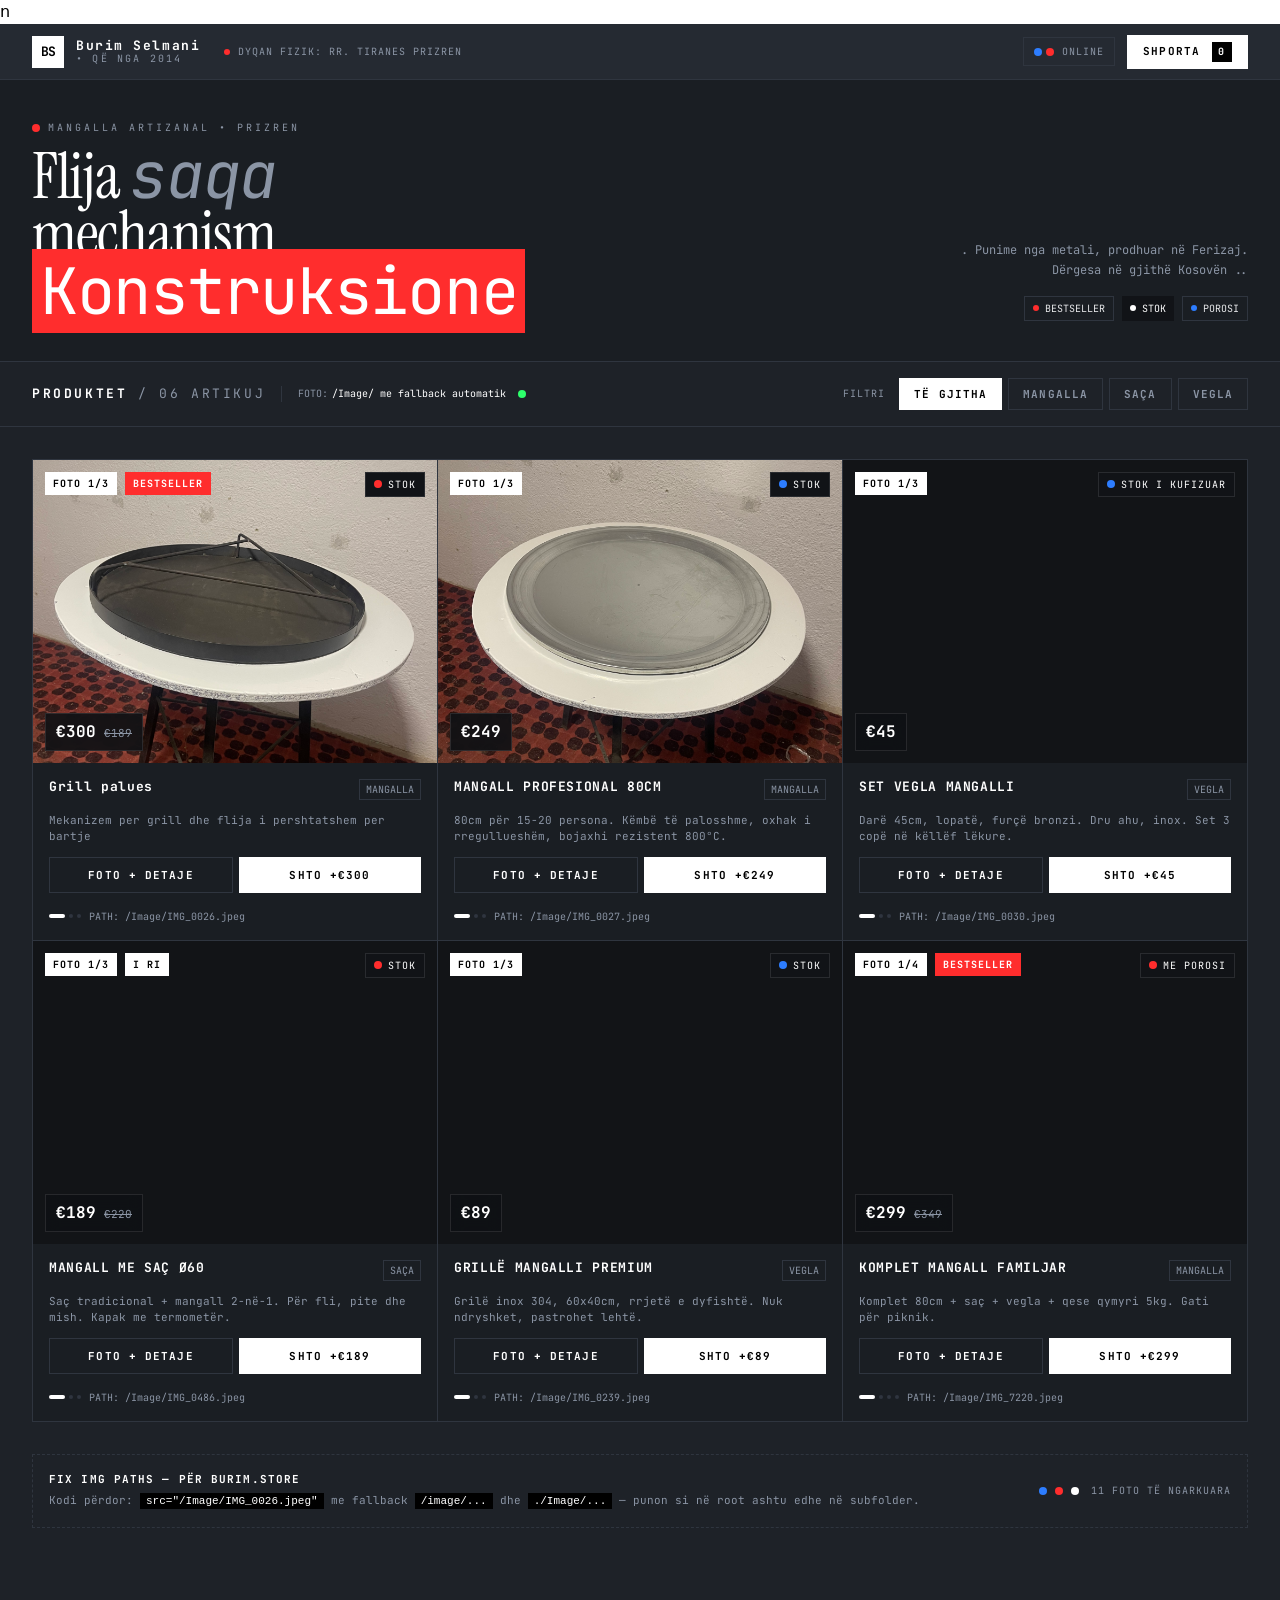
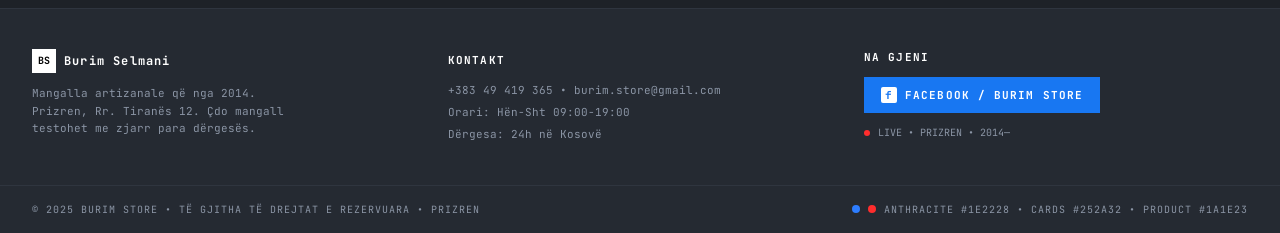
==== commit da6a7d8a: "Update print statement from 'Hello' to 'Goodbye'" ====
--- a/index.html
+++ b/index.html
@@ -49,7 +49,7 @@
         .serif { font-family: "Instrument Serif", serif; }
         ::-webkit-scrollbar { width: 6px; height: 6px; }
         ::-webkit-scrollbar-thumb { background: #2f353f; border-radius: 10px; }
-      </style><header class="fixed left-0 right-0 z-50 flex items-center justify-between px-4 md:px-8 border-b" style="top: var(--safe-area-inset-top); height: 56px; background-color: var(--card); border-color: var(--card-border); backdrop-filter: blur(12px);"><div class="flex items-center gap-6"><div class="flex items-center gap-3"><div class="w-8 h-8 bg-white text-black flex items-center justify-center font-bold text-[13px] tracking-tighter">BS</div><div class="leading-none"><div class="text-[13px] font-bold tracking-[0.12em] text-white">Burim Selmani</div><div class="text-[10px] tracking-[0.22em] text-[var(--muted)] mt-[2px]">• QË NGA 2014</div></div></div><div class="hidden md:flex items-center gap-2 text-[10px] tracking-widest text-[var(--muted)]"><span class="w-1.5 h-1.5 rounded-full bg-[var(--red)] animate-pulse"></span>DYQAN FIZIK: RR. TIRANES PRIZREN</div></div><div class="flex items-center gap-3"><div class="hidden md:flex items-center gap-1 text-[10px] border border-[var(--card-border)] px-2.5 py-1.5"><span class="w-2 h-2 rounded-full bg-[var(--blue)]"></span><span class="w-2 h-2 rounded-full bg-[var(--red)]"></span><span class="text-[var(--muted)] tracking-widest ml-1">ONLINE</span></div><button class="relative flex items-center gap-3 bg-white text-black px-4 h-[34px] text-[11px] font-bold tracking-widest hover:bg-[#e8e9eb] transition"><span>SHPORTA</span><span class="bg-black text-white w-5 h-5 flex items-center justify-center text-[10px]">0</span></button></div></header><div class="h-[56px]"></div><div class="w-full border-b bg-[var(--card-product)]" style="border-color: var(--card-border);"><div class="max-w-[1280px] mx-auto px-4 md:px-8 py-8 md:py-10 flex flex-col md:flex-row md:items-end justify-between gap-6"><div><div class="flex items-center gap-2 mb-3"><span class="w-2 h-2 bg-[var(--red)] rounded-full"></span><span class="text-[10px] tracking-[0.3em] text-[var(--muted)]">MANGALLA ARTIZANAL • PRIZREN</span></div><h1 class="serif text-[40px] md:text-[64px] leading-[0.9] tracking-[-0.02em] text-white">Flija <span class="italic font-normal text-[var(--muted)]">saqa</span> <br> Mechanism<br><span class="bg-[var(--red)] text-white px-2">Konstruksione</span></h1></div><div class="md:text-right max-w-[320px]"><p class="text-[12px] leading-[1.6] text-[var(--muted)]">Punime nga metali, prodhuar në Ferizaj. Dërgesa në gjithë Kosovën .</p><div class="mt-4 flex gap-2 md:justify-end"><div class="text-[10px] border border-[var(--card-border)] px-2 py-1 flex items-center gap-1.5"><span class="w-1.5 h-1.5 bg-[var(--red)] rounded-full"></span> BESTSELLER</div><div class="text-[10px] bg-[var(--black-pill)] text-white px-2 py-1 flex items-center gap-1.5"><span class="w-1.5 h-1.5 bg-white rounded-full"></span> STOK</div><div class="text-[10px] border border-[var(--card-border)] px-2 py-1 flex items-center gap-1.5"><span class="w-1.5 h-1.5 bg-[var(--blue)] rounded-full"></span> POROSI</div></div></div></div></div><div class="sticky z-40 border-b flex flex-col md:flex-row md:items-center justify-between gap-3 px-4 md:px-8 py-4 bg-[var(--bg)]" style="top: calc(56px + var(--safe-area-inset-top)); border-color: var(--card-border);"><div class="flex items-center gap-4"><h2 class="text-[13px] font-bold tracking-[0.2em] text-white">PRODUKTET <span class="text-[var(--muted)] font-normal">/ 06 ARTIKUJ</span></h2><div class="hidden md:block w-px h-4 bg-[var(--card-border)]"></div><div class="flex items-center gap-1 text-[10px]"><span class="text-[var(--muted)]">FOTO:</span><span class="text-white">/Image/ me fallback automatik</span><span class="ml-2 w-2 h-2 rounded-full bg-[#2dff6b] animate-pulse"></span></div></div><div class="flex items-center gap-1.5 overflow-x-auto no-scrollbar pb-1 md:pb-0"><span class="text-[10px] text-[var(--muted)] tracking-widest mr-2 shrink-0">FILTRI</span><button class="shrink-0 px-3.5 h-8 text-[11px] font-bold tracking-widest border transition-all bg-white text-black border-white">TË GJITHA</button><button class="shrink-0 px-3.5 h-8 text-[11px] font-bold tracking-widest border transition-all bg-transparent text-[var(--muted)] border-[var(--card-border)] hover:border-white hover:text-white">MANGALLA</button><button class="shrink-0 px-3.5 h-8 text-[11px] font-bold tracking-widest border transition-all bg-transparent text-[var(--muted)] border-[var(--card-border)] hover:border-white hover:text-white">SAÇA</button><button class="shrink-0 px-3.5 h-8 text-[11px] font-bold tracking-widest border transition-all bg-transparent text-[var(--muted)] border-[var(--card-border)] hover:border-white hover:text-white">VEGLA</button></div></div><main class="max-w-[1280px] mx-auto px-4 md:px-8 py-6 md:py-8"><div class="grid grid-cols-1 sm:grid-cols-2 lg:grid-cols-3 gap-[1px] bg-[var(--card-border)] border border-[var(--card-border)]"><div class="group bg-[var(--card-product)] flex flex-col relative"><div class="relative aspect-[4/3] overflow-hidden bg-[#121417] cursor-pointer"><img src="data:image/svg+xml,%3Csvg%20xmlns%3D'http%3A%2F%2Fwww.w3.org%2F2000%2Fsvg'%20width%3D'800'%20height%3D'600'%3E%3Crect%20width%3D'100%25'%20height%3D'100%25'%20fill%3D'%231a1e23'%2F%3E%3Crect%20x%3D'0'%20y%3D'0'%20width%3D'100%25'%20height%3D'4'%20fill%3D'%23ff2d2d'%2F%3E%3Ctext%20x%3D'50%25'%20y%3D'46%25'%20dominant-baseline%3D'middle'%20text-anchor%3D'middle'%20fill%3D'%23e8e9eb'%20font-family%3D'monospace'%20font-size%3D'22'%20font-weight%3D'700'%3EIMG_0026.jpeg%3C%2Ftext%3E%3Ctext%20x%3D'50%25'%20y%3D'54%25'%20dominant-baseline%3D'middle'%20text-anchor%3D'middle'%20fill%3D'%238b95a5'%20font-family%3D'monospace'%20font-size%3D'11'%3E%2FImage%2FIMG_0026.jpeg%20%E2%80%A2%20BURIM%20STORE%3C%2Ftext%3E%3C%2Fsvg%3E" alt="Grill palues" class="w-full h-full object-cover group-hover:scale-[1.03] transition-transform duration-700" loading="lazy" decoding="async"><div class="absolute top-3 left-3 flex items-center gap-2"><div class="bg-white text-black text-[10px] font-bold px-2 py-1 tracking-widest">FOTO 1/3</div><div class="text-[10px] font-bold px-2 py-1 tracking-widest bg-[var(--red)] text-white">BESTSELLER</div></div><div class="absolute top-3 right-3 flex items-center gap-1.5"><div class="bg-[var(--black-pill)] text-white text-[10px] px-2 py-1 flex items-center gap-1.5 tracking-widest border border-white/10"><span class="w-2 h-2 rounded-full" style="background: var(--red);"></span>STOK</div></div><div class="absolute bottom-3 left-3 bg-[#0f1114]/90 backdrop-blur text-white px-2.5 py-1.5 border border-white/10"><div class="flex items-baseline gap-2"><span class="text-[16px] font-bold">€149</span><span class="text-[11px] line-through text-[var(--muted)]">€189</span></div></div><div class="absolute inset-0 bg-black/0 group-hover:bg-black/20 transition-colors"></div><div class="absolute inset-0 opacity-0 group-hover:opacity-100 transition-opacity flex items-center justify-center"><div class="bg-white text-black text-[11px] font-bold px-4 py-2 tracking-widest">SHIKO DETAJET + 3 FOTO</div></div></div><div class="p-4 flex flex-col gap-3 flex-1"><div class="flex items-start justify-between gap-3"><h3 class="text-[13px] font-bold tracking-[0.05em] leading-[1.2] text-white max-w-[70%]">Grill palues</h3><span class="text-[10px] text-[var(--muted)] border border-[var(--card-border)] px-1.5 py-0.5 shrink-0">MANGALLA</span></div><p class="text-[11px] leading-[1.5] text-[var(--muted)] line-clamp-2">Mekanizem per grill dhe flija i pershtatshem per bartje</p><div class="mt-auto flex gap-1.5"><button class="flex-1 h-9 border border-[var(--card-border)] text-[11px] tracking-widest text-white hover:bg-white hover:text-black transition font-bold">FOTO + DETAJE</button><button class="flex-1 h-9 bg-white text-black text-[11px] tracking-widest font-bold hover:bg-[#e8e9eb] transition">SHTO +€149</button></div><div class="flex items-center gap-2 pt-1"><div class="flex items-center gap-1"><div class="w-1 h-1 rounded-full bg-white w-4"></div><div class="w-1 h-1 rounded-full bg-[var(--card-border)]"></div><div class="w-1 h-1 rounded-full bg-[var(--card-border)]"></div></div><span class="text-[10px] text-[var(--muted)]">PATH: /Image/IMG_0486.jpeg</span></div></div></div><div class="group bg-[var(--card-product)] flex flex-col relative"><div class="relative aspect-[4/3] overflow-hidden bg-[#121417] cursor-pointer"><img src="data:image/svg+xml,%3Csvg%20xmlns%3D'http%3A%2F%2Fwww.w3.org%2F2000%2Fsvg'%20width%3D'800'%20height%3D'600'%3E%3Crect%20width%3D'100%25'%20height%3D'100%25'%20fill%3D'%231a1e23'%2F%3E%3Crect%20x%3D'0'%20y%3D'0'%20width%3D'100%25'%20height%3D'4'%20fill%3D'%23ff2d2d'%2F%3E%3Ctext%20x%3D'50%25'%20y%3D'46%25'%20dominant-baseline%3D'middle'%20text-anchor%3D'middle'%20fill%3D'%23e8e9eb'%20font-family%3D'monospace'%20font-size%3D'22'%20font-weight%3D'700'%3EIMG_0027.jpeg%3C%2Ftext%3E%3Ctext%20x%3D'50%25'%20y%3D'54%25'%20dominant-baseline%3D'middle'%20text-anchor%3D'middle'%20fill%3D'%238b95a5'%20font-family%3D'monospace'%20font-size%3D'11'%3E%2FImage%2FIMG_0027.jpeg%20%E2%80%A2%20BURIM%20STORE%3C%2Ftext%3E%3C%2Fsvg%3E" alt="MANGALL PROFESIONAL 80CM" class="w-full h-full object-cover group-hover:scale-[1.03] transition-transform duration-700" loading="lazy" decoding="async"><div class="absolute top-3 left-3 flex items-center gap-2"><div class="bg-white text-black text-[10px] font-bold px-2 py-1 tracking-widest">FOTO 1/3</div></div><div class="absolute top-3 right-3 flex items-center gap-1.5"><div class="bg-[var(--black-pill)] text-white text-[10px] px-2 py-1 flex items-center gap-1.5 tracking-widest border border-white/10"><span class="w-2 h-2 rounded-full" style="background: var(--blue);"></span>STOK</div></div><div class="absolute bottom-3 left-3 bg-[#0f1114]/90 backdrop-blur text-white px-2.5 py-1.5 border border-white/10"><div class="flex items-baseline gap-2"><span class="text-[16px] font-bold">€249</span></div></div><div class="absolute inset-0 bg-black/0 group-hover:bg-black/20 transition-colors"></div><div class="absolute inset-0 opacity-0 group-hover:opacity-100 transition-opacity flex items-center justify-center"><div class="bg-white text-black text-[11px] font-bold px-4 py-2 tracking-widest">SHIKO DETAJET + 3 FOTO</div></div></div><div class="p-4 flex flex-col gap-3 flex-1"><div class="flex items-start justify-between gap-3"><h3 class="text-[13px] font-bold tracking-[0.05em] leading-[1.2] text-white max-w-[70%]">MANGALL PROFESIONAL 80CM</h3><span class="text-[10px] text-[var(--muted)] border border-[var(--card-border)] px-1.5 py-0.5 shrink-0">MANGALLA</span></div><p class="text-[11px] leading-[1.5] text-[var(--muted)] line-clamp-2">80cm për 15-20 persona. Këmbë të palosshme, oxhak i rregullueshëm, bojaxhi rezistent 800°C.</p><div class="mt-auto flex gap-1.5"><button class="flex-1 h-9 border border-[var(--card-border)] text-[11px] tracking-widest text-white hover:bg-white hover:text-black transition font-bold">FOTO + DETAJE</button><button class="flex-1 h-9 bg-white text-black text-[11px] tracking-widest font-bold hover:bg-[#e8e9eb] transition">SHTO +€249</button></div><div class="flex items-center gap-2 pt-1"><div class="flex items-center gap-1"><div class="w-1 h-1 rounded-full bg-white w-4"></div><div class="w-1 h-1 rounded-full bg-[var(--card-border)]"></div><div class="w-1 h-1 rounded-full bg-[var(--card-border)]"></div></div><span class="text-[10px] text-[var(--muted)]">PATH: /Image/IMG_0027.jpeg</span></div></div></div><div class="group bg-[var(--card-product)] flex flex-col relative"><div class="relative aspect-[4/3] overflow-hidden bg-[#121417] cursor-pointer"><img src="data:image/svg+xml,%3Csvg%20xmlns%3D'http%3A%2F%2Fwww.w3.org%2F2000%2Fsvg'%20width%3D'800'%20height%3D'600'%3E%3Crect%20width%3D'100%25'%20height%3D'100%25'%20fill%3D'%231a1e23'%2F%3E%3Crect%20x%3D'0'%20y%3D'0'%20width%3D'100%25'%20height%3D'4'%20fill%3D'%23ff2d2d'%2F%3E%3Ctext%20x%3D'50%25'%20y%3D'46%25'%20dominant-baseline%3D'middle'%20text-anchor%3D'middle'%20fill%3D'%23e8e9eb'%20font-family%3D'monospace'%20font-size%3D'22'%20font-weight%3D'700'%3EIMG_0030.jpeg%3C%2Ftext%3E%3Ctext%20x%3D'50%25'%20y%3D'54%25'%20dominant-baseline%3D'middle'%20text-anchor%3D'middle'%20fill%3D'%238b95a5'%20font-family%3D'monospace'%20font-size%3D'11'%3E%2FImage%2FIMG_0030.jpeg%20%E2%80%A2%20BURIM%20STORE%3C%2Ftext%3E%3C%2Fsvg%3E" alt="SET VEGLA MANGALLI" class="w-full h-full object-cover group-hover:scale-[1.03] transition-transform duration-700" loading="lazy" decoding="async"><div class="absolute top-3 left-3 flex items-center gap-2"><div class="bg-white text-black text-[10px] font-bold px-2 py-1 tracking-widest">FOTO 1/3</div></div><div class="absolute top-3 right-3 flex items-center gap-1.5"><div class="bg-[var(--black-pill)] text-white text-[10px] px-2 py-1 flex items-center gap-1.5 tracking-widest border border-white/10"><span class="w-2 h-2 rounded-full" style="background: var(--blue);"></span>STOK I KUFIZUAR</div></div><div class="absolute bottom-3 left-3 bg-[#0f1114]/90 backdrop-blur text-white px-2.5 py-1.5 border border-white/10"><div class="flex items-baseline gap-2"><span class="text-[16px] font-bold">€45</span></div></div><div class="absolute inset-0 bg-black/0 group-hover:bg-black/20 transition-colors"></div><div class="absolute inset-0 opacity-0 group-hover:opacity-100 transition-opacity flex items-center justify-center"><div class="bg-white text-black text-[11px] font-bold px-4 py-2 tracking-widest">SHIKO DETAJET + 3 FOTO</div></div></div><div class="p-4 flex flex-col gap-3 flex-1"><div class="flex items-start justify-between gap-3"><h3 class="text-[13px] font-bold tracking-[0.05em] leading-[1.2] text-white max-w-[70%]">SET VEGLA MANGALLI</h3><span class="text-[10px] text-[var(--muted)] border border-[var(--card-border)] px-1.5 py-0.5 shrink-0">VEGLA</span></div><p class="text-[11px] leading-[1.5] text-[var(--muted)] line-clamp-2">Darë 45cm, lopatë, furçë bronzi. Dru ahu, inox. Set 3 copë në këllëf lëkure.</p><div class="mt-auto flex gap-1.5"><button class="flex-1 h-9 border border-[var(--card-border)] text-[11px] tracking-widest text-white hover:bg-white hover:text-black transition font-bold">FOTO + DETAJE</button><button class="flex-1 h-9 bg-white text-black text-[11px] tracking-widest font-bold hover:bg-[#e8e9eb] transition">SHTO +€45</button></div><div class="flex items-center gap-2 pt-1"><div class="flex items-center gap-1"><div class="w-1 h-1 rounded-full bg-white w-4"></div><div class="w-1 h-1 rounded-full bg-[var(--card-border)]"></div><div class="w-1 h-1 rounded-full bg-[var(--card-border)]"></div></div><span class="text-[10px] text-[var(--muted)]">PATH: /Image/IMG_0030.jpeg</span></div></div></div><div class="group bg-[var(--card-product)] flex flex-col relative"><div class="relative aspect-[4/3] overflow-hidden bg-[#121417] cursor-pointer"><img src="data:image/svg+xml,%3Csvg%20xmlns%3D'http%3A%2F%2Fwww.w3.org%2F2000%2Fsvg'%20width%3D'800'%20height%3D'600'%3E%3Crect%20width%3D'100%25'%20height%3D'100%25'%20fill%3D'%231a1e23'%2F%3E%3Crect%20x%3D'0'%20y%3D'0'%20width%3D'100%25'%20height%3D'4'%20fill%3D'%23ff2d2d'%2F%3E%3Ctext%20x%3D'50%25'%20y%3D'46%25'%20dominant-baseline%3D'middle'%20text-anchor%3D'middle'%20fill%3D'%23e8e9eb'%20font-family%3D'monospace'%20font-size%3D'22'%20font-weight%3D'700'%3EIMG_0486.jpeg%3C%2Ftext%3E%3Ctext%20x%3D'50%25'%20y%3D'54%25'%20dominant-baseline%3D'middle'%20text-anchor%3D'middle'%20fill%3D'%238b95a5'%20font-family%3D'monospace'%20font-size%3D'11'%3E%2FImage%2FIMG_0486.jpeg%20%E2%80%A2%20BURIM%20STORE%3C%2Ftext%3E%3C%2Fsvg%3E" alt="MANGALL ME SAÇ Ø60" class="w-full h-full object-cover group-hover:scale-[1.03] transition-transform duration-700" loading="lazy" decoding="async"><div class="absolute top-3 left-3 flex items-center gap-2"><div class="bg-white text-black text-[10px] font-bold px-2 py-1 tracking-widest">FOTO 1/3</div><div class="text-[10px] font-bold px-2 py-1 tracking-widest bg-white text-black">I RI</div></div><div class="absolute top-3 right-3 flex items-center gap-1.5"><div class="bg-[var(--black-pill)] text-white text-[10px] px-2 py-1 flex items-center gap-1.5 tracking-widest border border-white/10"><span class="w-2 h-2 rounded-full" style="background: var(--red);"></span>STOK</div></div><div class="absolute bottom-3 left-3 bg-[#0f1114]/90 backdrop-blur text-white px-2.5 py-1.5 border border-white/10"><div class="flex items-baseline gap-2"><span class="text-[16px] font-bold">€189</span><span class="text-[11px] line-through text-[var(--muted)]">€220</span></div></div><div class="absolute inset-0 bg-black/0 group-hover:bg-black/20 transition-colors"></div><div class="absolute inset-0 opacity-0 group-hover:opacity-100 transition-opacity flex items-center justify-center"><div class="bg-white text-black text-[11px] font-bold px-4 py-2 tracking-widest">SHIKO DETAJET + 3 FOTO</div></div></div><div class="p-4 flex flex-col gap-3 flex-1"><div class="flex items-start justify-between gap-3"><h3 class="text-[13px] font-bold tracking-[0.05em] leading-[1.2] text-white max-w-[70%]">MANGALL ME SAÇ Ø60</h3><span class="text-[10px] text-[var(--muted)] border border-[var(--card-border)] px-1.5 py-0.5 shrink-0">SAÇA</span></div><p class="text-[11px] leading-[1.5] text-[var(--muted)] line-clamp-2">Saç tradicional + mangall 2-në-1. Për fli, pite dhe mish. Kapak me termometër.</p><div class="mt-auto flex gap-1.5"><button class="flex-1 h-9 border border-[var(--card-border)] text-[11px] tracking-widest text-white hover:bg-white hover:text-black transition font-bold">FOTO + DETAJE</button><button class="flex-1 h-9 bg-white text-black text-[11px] tracking-widest font-bold hover:bg-[#e8e9eb] transition">SHTO +€189</button></div><div class="flex items-center gap-2 pt-1"><div class="flex items-center gap-1"><div class="w-1 h-1 rounded-full bg-white w-4"></div><div class="w-1 h-1 rounded-full bg-[var(--card-border)]"></div><div class="w-1 h-1 rounded-full bg-[var(--card-border)]"></div></div><span class="text-[10px] text-[var(--muted)]">PATH: /Image/IMG_0486.jpeg</span></div></div></div><div class="group bg-[var(--card-product)] flex flex-col relative"><div class="relative aspect-[4/3] overflow-hidden bg-[#121417] cursor-pointer"><img src="data:image/svg+xml,%3Csvg%20xmlns%3D'http%3A%2F%2Fwww.w3.org%2F2000%2Fsvg'%20width%3D'800'%20height%3D'600'%3E%3Crect%20width%3D'100%25'%20height%3D'100%25'%20fill%3D'%231a1e23'%2F%3E%3Crect%20x%3D'0'%20y%3D'0'%20width%3D'100%25'%20height%3D'4'%20fill%3D'%23ff2d2d'%2F%3E%3Ctext%20x%3D'50%25'%20y%3D'46%25'%20dominant-baseline%3D'middle'%20text-anchor%3D'middle'%20fill%3D'%23e8e9eb'%20font-family%3D'monospace'%20font-size%3D'22'%20font-weight%3D'700'%3EIMG_0239.jpeg%3C%2Ftext%3E%3Ctext%20x%3D'50%25'%20y%3D'54%25'%20dominant-baseline%3D'middle'%20text-anchor%3D'middle'%20fill%3D'%238b95a5'%20font-family%3D'monospace'%20font-size%3D'11'%3E%2FImage%2FIMG_0239.jpeg%20%E2%80%A2%20BURIM%20STORE%3C%2Ftext%3E%3C%2Fsvg%3E" alt="GRILLË MANGALLI PREMIUM" class="w-full h-full object-cover group-hover:scale-[1.03] transition-transform duration-700" loading="lazy" decoding="async"><div class="absolute top-3 left-3 flex items-center gap-2"><div class="bg-white text-black text-[10px] font-bold px-2 py-1 tracking-widest">FOTO 1/3</div></div><div class="absolute top-3 right-3 flex items-center gap-1.5"><div class="bg-[var(--black-pill)] text-white text-[10px] px-2 py-1 flex items-center gap-1.5 tracking-widest border border-white/10"><span class="w-2 h-2 rounded-full" style="background: var(--blue);"></span>STOK</div></div><div class="absolute bottom-3 left-3 bg-[#0f1114]/90 backdrop-blur text-white px-2.5 py-1.5 border border-white/10"><div class="flex items-baseline gap-2"><span class="text-[16px] font-bold">€89</span></div></div><div class="absolute inset-0 bg-black/0 group-hover:bg-black/20 transition-colors"></div><div class="absolute inset-0 opacity-0 group-hover:opacity-100 transition-opacity flex items-center justify-center"><div class="bg-white text-black text-[11px] font-bold px-4 py-2 tracking-widest">SHIKO DETAJET + 3 FOTO</div></div></div><div class="p-4 flex flex-col gap-3 flex-1"><div class="flex items-start justify-between gap-3"><h3 class="text-[13px] font-bold tracking-[0.05em] leading-[1.2] text-white max-w-[70%]">GRILLË MANGALLI PREMIUM</h3><span class="text-[10px] text-[var(--muted)] border border-[var(--card-border)] px-1.5 py-0.5 shrink-0">VEGLA</span></div><p class="text-[11px] leading-[1.5] text-[var(--muted)] line-clamp-2">Grilë inox 304, 60x40cm, rrjetë e dyfishtë. Nuk ndryshket, pastrohet lehtë.</p><div class="mt-auto flex gap-1.5"><button class="flex-1 h-9 border border-[var(--card-border)] text-[11px] tracking-widest text-white hover:bg-white hover:text-black transition font-bold">FOTO + DETAJE</button><button class="flex-1 h-9 bg-white text-black text-[11px] tracking-widest font-bold hover:bg-[#e8e9eb] transition">SHTO +€89</button></div><div class="flex items-center gap-2 pt-1"><div class="flex items-center gap-1"><div class="w-1 h-1 rounded-full bg-white w-4"></div><div class="w-1 h-1 rounded-full bg-[var(--card-border)]"></div><div class="w-1 h-1 rounded-full bg-[var(--card-border)]"></div></div><span class="text-[10px] text-[var(--muted)]">PATH: /Image/IMG_0239.jpeg</span></div></div></div><div class="group bg-[var(--card-product)] flex flex-col relative"><div class="relative aspect-[4/3] overflow-hidden bg-[#121417] cursor-pointer"><img src="data:image/svg+xml,%3Csvg%20xmlns%3D'http%3A%2F%2Fwww.w3.org%2F2000%2Fsvg'%20width%3D'800'%20height%3D'600'%3E%3Crect%20width%3D'100%25'%20height%3D'100%25'%20fill%3D'%231a1e23'%2F%3E%3Crect%20x%3D'0'%20y%3D'0'%20width%3D'100%25'%20height%3D'4'%20fill%3D'%23ff2d2d'%2F%3E%3Ctext%20x%3D'50%25'%20y%3D'46%25'%20dominant-baseline%3D'middle'%20text-anchor%3D'middle'%20fill%3D'%23e8e9eb'%20font-family%3D'monospace'%20font-size%3D'22'%20font-weight%3D'700'%3EIMG_7220.jpeg%3C%2Ftext%3E%3Ctext%20x%3D'50%25'%20y%3D'54%25'%20dominant-baseline%3D'middle'%20text-anchor%3D'middle'%20fill%3D'%238b95a5'%20font-family%3D'monospace'%20font-size%3D'11'%3E%2FImage%2FIMG_7220.jpeg%20%E2%80%A2%20BURIM%20STORE%3C%2Ftext%3E%3C%2Fsvg%3E" alt="KOMPLET MANGALL FAMILJAR" class="w-full h-full object-cover group-hover:scale-[1.03] transition-transform duration-700" loading="lazy" decoding="async"><div class="absolute top-3 left-3 flex items-center gap-2"><div class="bg-white text-black text-[10px] font-bold px-2 py-1 tracking-widest">FOTO 1/4</div><div class="text-[10px] font-bold px-2 py-1 tracking-widest bg-[var(--red)] text-white">BESTSELLER</div></div><div class="absolute top-3 right-3 flex items-center gap-1.5"><div class="bg-[var(--black-pill)] text-white text-[10px] px-2 py-1 flex items-center gap-1.5 tracking-widest border border-white/10"><span class="w-2 h-2 rounded-full" style="background: var(--red);"></span>ME POROSI</div></div><div class="absolute bottom-3 left-3 bg-[#0f1114]/90 backdrop-blur text-white px-2.5 py-1.5 border border-white/10"><div class="flex items-baseline gap-2"><span class="text-[16px] font-bold">€299</span><span class="text-[11px] line-through text-[var(--muted)]">€349</span></div></div><div class="absolute inset-0 bg-black/0 group-hover:bg-black/20 transition-colors"></div><div class="absolute inset-0 opacity-0 group-hover:opacity-100 transition-opacity flex items-center justify-center"><div class="bg-white text-black text-[11px] font-bold px-4 py-2 tracking-widest">SHIKO DETAJET + 4 FOTO</div></div></div><div class="p-4 flex flex-col gap-3 flex-1"><div class="flex items-start justify-between gap-3"><h3 class="text-[13px] font-bold tracking-[0.05em] leading-[1.2] text-white max-w-[70%]">KOMPLET MANGALL FAMILJAR</h3><span class="text-[10px] text-[var(--muted)] border border-[var(--card-border)] px-1.5 py-0.5 shrink-0">MANGALLA</span></div><p class="text-[11px] leading-[1.5] text-[var(--muted)] line-clamp-2">Komplet 80cm + saç + vegla + qese qymyri 5kg. Gati për piknik.</p><div class="mt-auto flex gap-1.5"><button class="flex-1 h-9 border border-[var(--card-border)] text-[11px] tracking-widest text-white hover:bg-white hover:text-black transition font-bold">FOTO + DETAJE</button><button class="flex-1 h-9 bg-white text-black text-[11px] tracking-widest font-bold hover:bg-[#e8e9eb] transition">SHTO +€299</button></div><div class="flex items-center gap-2 pt-1"><div class="flex items-center gap-1"><div class="w-1 h-1 rounded-full bg-white w-4"></div><div class="w-1 h-1 rounded-full bg-[var(--card-border)]"></div><div class="w-1 h-1 rounded-full bg-[var(--card-border)]"></div><div class="w-1 h-1 rounded-full bg-[var(--card-border)]"></div></div><span class="text-[10px] text-[var(--muted)]">PATH: /Image/IMG_0486.jpeg</span></div></div></div></div><div class="mt-8 border border-dashed border-[var(--card-border)] p-4 bg-[var(--card-product)]/50"><div class="flex flex-col md:flex-row md:items-center justify-between gap-3"><div class="text-[11px] leading-[1.6]"><div class="text-white font-bold tracking-widest mb-1">FIX IMG PATHS — PËR BURIM.STORE</div><div class="text-[var(--muted)]">Kodi përdor: <code class="bg-black px-1.5 py-0.5 text-white">src="/Image/IMG_0486.jpeg"</code> me fallback <code class="bg-black px-1.5 py-0.5 text-white">/image/...</code> dhe <code class="bg-black px-1.5 py-0.5 text-white">./Image/...</code> — punon si në root ashtu edhe në subfolder.</div></div><div class="flex items-center gap-2 text-[10px]"><span class="w-2 h-2 rounded-full bg-[var(--blue)]"></span><span class="w-2 h-2 rounded-full bg-[var(--red)]"></span><span class="w-2 h-2 rounded-full bg-white"></span><span class="text-[var(--muted)] tracking-widest ml-1">11 FOTO TË NGARKUARA</span></div></div></div></main><footer class="mt-12 border-t bg-[var(--card)]" style="border-color: var(--card-border);"><div class="max-w-[1280px] mx-auto px-4 md:px-8 py-10 grid md:grid-cols-3 gap-8"><div><div class="flex items-center gap-2 mb-3"><div class="w-6 h-6 bg-white text-black flex items-center justify-center font-bold text-[10px]">BS</div><span class="text-[12px] font-bold tracking-widest text-white">Burim Selmani</span></div><p class="text-[11px] leading-[1.6] text-[var(--muted)] max-w-[280px]">Mangalla artizanale që nga 2014. Prizren, Rr. Tiranës 12. Çdo mangall testohet me zjarr para dërgesës.</p></div><div class="text-[11px] leading-[2] text-[var(--muted)]"><div class="text-white font-bold tracking-widest mb-2">KONTAKT</div><div>+383 44 123 456 • burim.store@gmail.com</div><div>Orari: Hën-Sht 09:00-19:00</div><div>Dërgesa: 24h në Kosovë</div></div><div><div class="text-white font-bold tracking-widest mb-3 text-[11px]">NA GJENI</div><a href="https://www.facebook.com/" target="_blank" rel="noopener" class="inline-flex items-center gap-2 border border-[#1877F2] bg-[#1877F2] text-white px-4 h-9 text-[11px] font-bold tracking-widest hover:bg-[#166fe5] transition"><span class="w-4 h-4 bg-white text-[#1877F2] flex items-center justify-center font-bold text-[11px] rounded-[2px]">f</span>FACEBOOK / BURIM STORE</a><div class="mt-3 flex items-center gap-2 text-[10px] text-[var(--muted)]"><span class="w-1.5 h-1.5 bg-[var(--red)] rounded-full"></span>LIVE • PRIZREN • 2014—</div></div></div><div class="border-t px-4 md:px-8 py-4 flex flex-col md:flex-row items-center justify-between gap-2 text-[10px] tracking-widest text-[var(--muted)]" style="border-color: var(--card-border);"><span>© 2025 BURIM STORE • TË GJITHA TË DREJTAT E REZERVUARA • PRIZREN</span><span class="flex items-center gap-2"><span class="w-2 h-2 bg-[var(--blue)] rounded-full"></span><span class="w-2 h-2 bg-[var(--red)] rounded-full"></span>ANTHRACITE #1E2228 • CARDS #252A32 • PRODUCT #1A1E23</span></div></footer></div></div>
+      </style><header class="fixed left-0 right-0 z-50 flex items-center justify-between px-4 md:px-8 border-b" style="top: var(--safe-area-inset-top); height: 56px; background-color: var(--card); border-color: var(--card-border); backdrop-filter: blur(12px);"><div class="flex items-center gap-6"><div class="flex items-center gap-3"><div class="w-8 h-8 bg-white text-black flex items-center justify-center font-bold text-[13px] tracking-tighter">BS</div><div class="leading-none"><div class="text-[13px] font-bold tracking-[0.12em] text-white">Burim Selmani</div><div class="text-[10px] tracking-[0.22em] text-[var(--muted)] mt-[2px]">• QË NGA 2014</div></div></div><div class="hidden md:flex items-center gap-2 text-[10px] tracking-widest text-[var(--muted)]"><span class="w-1.5 h-1.5 rounded-full bg-[var(--red)] animate-pulse"></span>DYQAN FIZIK: RR. TIRANES PRIZREN</div></div><div class="flex items-center gap-3"><div class="hidden md:flex items-center gap-1 text-[10px] border border-[var(--card-border)] px-2.5 py-1.5"><span class="w-2 h-2 rounded-full bg-[var(--blue)]"></span><span class="w-2 h-2 rounded-full bg-[var(--red)]"></span><span class="text-[var(--muted)] tracking-widest ml-1">ONLINE</span></div><button class="relative flex items-center gap-3 bg-white text-black px-4 h-[34px] text-[11px] font-bold tracking-widest hover:bg-[#e8e9eb] transition"><span>SHPORTA</span><span class="bg-black text-white w-5 h-5 flex items-center justify-center text-[10px]">0</span></button></div></header><div class="h-[56px]"></div><div class="w-full border-b bg-[var(--card-product)]" style="border-color: var(--card-border);"><div class="max-w-[1280px] mx-auto px-4 md:px-8 py-8 md:py-10 flex flex-col md:flex-row md:items-end justify-between gap-6"><div><div class="flex items-center gap-2 mb-3"><span class="w-2 h-2 bg-[var(--red)] rounded-full"></span><span class="text-[10px] tracking-[0.3em] text-[var(--muted)]">MANGALLA ARTIZANAL • PRIZREN</span></div><h1 class="serif text-[40px] md:text-[64px] leading-[0.9] tracking-[-0.02em] text-white">Flija <span class="italic font-normal text-[var(--muted)]">saqa</span> <br> Mechanism<br><span class="bg-[var(--red)] text-white px-2">Konstruksione</span></h1></div><div class="md:text-right max-w-[320px]"><p class="text-[12px] leading-[1.6] text-[var(--muted)]">Punime nga metali, prodhuar në Ferizaj. Dërgesa në gjithë Kosovën .</p><div class="mt-4 flex gap-2 md:justify-end"><div class="text-[10px] border border-[var(--card-border)] px-2 py-1 flex items-center gap-1.5"><span class="w-1.5 h-1.5 bg-[var(--red)] rounded-full"></span> BESTSELLER</div><div class="text-[10px] bg-[var(--black-pill)] text-white px-2 py-1 flex items-center gap-1.5"><span class="w-1.5 h-1.5 bg-white rounded-full"></span> STOK</div><div class="text-[10px] border border-[var(--card-border)] px-2 py-1 flex items-center gap-1.5"><span class="w-1.5 h-1.5 bg-[var(--blue)] rounded-full"></span> POROSI</div></div></div></div></div><div class="sticky z-40 border-b flex flex-col md:flex-row md:items-center justify-between gap-3 px-4 md:px-8 py-4 bg-[var(--bg)]" style="top: calc(56px + var(--safe-area-inset-top)); border-color: var(--card-border);"><div class="flex items-center gap-4"><h2 class="text-[13px] font-bold tracking-[0.2em] text-white">PRODUKTET <span class="text-[var(--muted)] font-normal">/ 06 ARTIKUJ</span></h2><div class="hidden md:block w-px h-4 bg-[var(--card-border)]"></div><div class="flex items-center gap-1 text-[10px]"><span class="text-[var(--muted)]">FOTO:</span><span class="text-white">/Image/ me fallback automatik</span><span class="ml-2 w-2 h-2 rounded-full bg-[#2dff6b] animate-pulse"></span></div></div><div class="flex items-center gap-1.5 overflow-x-auto no-scrollbar pb-1 md:pb-0"><span class="text-[10px] text-[var(--muted)] tracking-widest mr-2 shrink-0">FILTRI</span><button class="shrink-0 px-3.5 h-8 text-[11px] font-bold tracking-widest border transition-all bg-white text-black border-white">TË GJITHA</button><button class="shrink-0 px-3.5 h-8 text-[11px] font-bold tracking-widest border transition-all bg-transparent text-[var(--muted)] border-[var(--card-border)] hover:border-white hover:text-white">MANGALLA</button><button class="shrink-0 px-3.5 h-8 text-[11px] font-bold tracking-widest border transition-all bg-transparent text-[var(--muted)] border-[var(--card-border)] hover:border-white hover:text-white">SAÇA</button><button class="shrink-0 px-3.5 h-8 text-[11px] font-bold tracking-widest border transition-all bg-transparent text-[var(--muted)] border-[var(--card-border)] hover:border-white hover:text-white">VEGLA</button></div></div><main class="max-w-[1280px] mx-auto px-4 md:px-8 py-6 md:py-8"><div class="grid grid-cols-1 sm:grid-cols-2 lg:grid-cols-3 gap-[1px] bg-[var(--card-border)] border border-[var(--card-border)]"><div class="group bg-[var(--card-product)] flex flex-col relative"><div class="relative aspect-[4/3] overflow-hidden bg-[#121417] cursor-pointer"><img src="data:image/svg+xml,%3Csvg%20xmlns%3D'http%3A%2F%2Fwww.w3.org%2F2000%2Fsvg'%20width%3D'800'%20height%3D'600'%3E%3Crect%20width%3D'100%25'%20height%3D'100%25'%20fill%3D'%231a1e23'%2F%3E%3Crect%20x%3D'0'%20y%3D'0'%20width%3D'100%25'%20height%3D'4'%20fill%3D'%23ff2d2d'%2F%3E%3Ctext%20x%3D'50%25'%20y%3D'46%25'%20dominant-baseline%3D'middle'%20text-anchor%3D'middle'%20fill%3D'%23e8e9eb'%20font-family%3D'monospace'%20font-size%3D'22'%20font-weight%3D'700'%3EIMG_0026.jpeg%3C%2Ftext%3E%3Ctext%20x%3D'50%25'%20y%3D'54%25'%20dominant-baseline%3D'middle'%20text-anchor%3D'middle'%20fill%3D'%238b95a5'%20font-family%3D'monospace'%20font-size%3D'11'%3E%2FImage%2FIMG_0026.jpeg%20%E2%80%A2%20BURIM%20STORE%3C%2Ftext%3E%3C%2Fsvg%3E" alt="Grill palues" class="w-full h-full object-cover group-hover:scale-[1.03] transition-transform duration-700" loading="lazy" decoding="async"><div class="absolute top-3 left-3 flex items-center gap-2"><div class="bg-white text-black text-[10px] font-bold px-2 py-1 tracking-widest">FOTO 1/3</div><div class="text-[10px] font-bold px-2 py-1 tracking-widest bg-[var(--red)] text-white">BESTSELLER</div></div><div class="absolute top-3 right-3 flex items-center gap-1.5"><div class="bg-[var(--black-pill)] text-white text-[10px] px-2 py-1 flex items-center gap-1.5 tracking-widest border border-white/10"><span class="w-2 h-2 rounded-full" style="background: var(--red);"></span>STOK</div></div><div class="absolute bottom-3 left-3 bg-[#0f1114]/90 backdrop-blur text-white px-2.5 py-1.5 border border-white/10"><div class="flex items-baseline gap-2"><span class="text-[16px] font-bold">€149</span><span class="text-[11px] line-through text-[var(--muted)]">€189</span></div></div><div class="absolute inset-0 bg-black/0 group-hover:bg-black/20 transition-colors"></div><div class="absolute inset-0 opacity-0 group-hover:opacity-100 transition-opacity flex items-center justify-center"><div class="bg-white text-black text-[11px] font-bold px-4 py-2 tracking-widest">SHIKO DETAJET + 3 FOTO</div></div></div><div class="p-4 flex flex-col gap-3 flex-1"><div class="flex items-start justify-between gap-3"><h3 class="text-[13px] font-bold tracking-[0.05em] leading-[1.2] text-white max-w-[70%]">Grill palues</h3><span class="text-[10px] text-[var(--muted)] border border-[var(--card-border)] px-1.5 py-0.5 shrink-0">MANGALLA</span></div><p class="text-[11px] leading-[1.5] text-[var(--muted)] line-clamp-2">Mekanizem per grill dhe flija i pershtatshem per bartje</p><div class="mt-auto flex gap-1.5"><button class="flex-1 h-9 border border-[var(--card-border)] text-[11px] tracking-widest text-white hover:bg-white hover:text-black transition font-bold">FOTO + DETAJE</button><button class="flex-1 h-9 bg-white text-black text-[11px] tracking-widest font-bold hover:bg-[#e8e9eb] transition">SHTO +€149</button></div><div class="flex items-center gap-2 pt-1"><div class="flex items-center gap-1"><div class="w-1 h-1 rounded-full bg-white w-4"></div><div class="w-1 h-1 rounded-full bg-[var(--card-border)]"></div><div class="w-1 h-1 rounded-full bg-[var(--card-border)]"></div></div><span class="text-[10px] text-[var(--muted)]">PATH: /Image/IMG_0486.jpeg</span></div></div></div><div class="group bg-[var(--card-product)] flex flex-col relative"><div class="relative aspect-[4/3] overflow-hidden bg-[#121417] cursor-pointer"><img src="data:image/svg+xml,%3Csvg%20xmlns%3D'http%3A%2F%2Fwww.w3.org%2F2000%2Fsvg'%20width%3D'800'%20height%3D'600'%3E%3Crect%20width%3D'100%25'%20height%3D'100%25'%20fill%3D'%231a1e23'%2F%3E%3Crect%20x%3D'0'%20y%3D'0'%20width%3D'100%25'%20height%3D'4'%20fill%3D'%23ff2d2d'%2F%3E%3Ctext%20x%3D'50%25'%20y%3D'46%25'%20dominant-baseline%3D'middle'%20text-anchor%3D'middle'%20fill%3D'%23e8e9eb'%20font-family%3D'monospace'%20font-size%3D'22'%20font-weight%3D'700'%3EIMG_0027.jpeg%3C%2Ftext%3E%3Ctext%20x%3D'50%25'%20y%3D'54%25'%20dominant-baseline%3D'middle'%20text-anchor%3D'middle'%20fill%3D'%238b95a5'%20font-family%3D'monospace'%20font-size%3D'11'%3E%2FImage%2FIMG_0027.jpeg%20%E2%80%A2%20BURIM%20STORE%3C%2Ftext%3E%3C%2Fsvg%3E" alt="MANGALL PROFESIONAL 80CM" class="w-full h-full object-cover group-hover:scale-[1.03] transition-transform duration-700" loading="lazy" decoding="async"><div class="absolute top-3 left-3 flex items-center gap-2"><div class="bg-white text-black text-[10px] font-bold px-2 py-1 tracking-widest">FOTO 1/3</div></div><div class="absolute top-3 right-3 flex items-center gap-1.5"><div class="bg-[var(--black-pill)] text-white text-[10px] px-2 py-1 flex items-center gap-1.5 tracking-widest border border-white/10"><span class="w-2 h-2 rounded-full" style="background: var(--blue);"></span>STOK</div></div><div class="absolute bottom-3 left-3 bg-[#0f1114]/90 backdrop-blur text-white px-2.5 py-1.5 border border-white/10"><div class="flex items-baseline gap-2"><span class="text-[16px] font-bold">€249</span></div></div><div class="absolute inset-0 bg-black/0 group-hover:bg-black/20 transition-colors"></div><div class="absolute inset-0 opacity-0 group-hover:opacity-100 transition-opacity flex items-center justify-center"><div class="bg-white text-black text-[11px] font-bold px-4 py-2 tracking-widest">SHIKO DETAJET + 3 FOTO</div></div></div><div class="p-4 flex flex-col gap-3 flex-1"><div class="flex items-start justify-between gap-3"><h3 class="text-[13px] font-bold tracking-[0.05em] leading-[1.2] text-white max-w-[70%]">MANGALL PROFESIONAL 80CM</h3><span class="text-[10px] text-[var(--muted)] border border-[var(--card-border)] px-1.5 py-0.5 shrink-0">MANGALLA</span></div><p class="text-[11px] leading-[1.5] text-[var(--muted)] line-clamp-2">80cm për 15-20 persona. Këmbë të palosshme, oxhak i rregullueshëm, bojaxhi rezistent 800°C.</p><div class="mt-auto flex gap-1.5"><button class="flex-1 h-9 border border-[var(--card-border)] text-[11px] tracking-widest text-white hover:bg-white hover:text-black transition font-bold">FOTO + DETAJE</button><button class="flex-1 h-9 bg-white text-black text-[11px] tracking-widest font-bold hover:bg-[#e8e9eb] transition">SHTO +€249</button></div><div class="flex items-center gap-2 pt-1"><div class="flex items-center gap-1"><div class="w-1 h-1 rounded-full bg-white w-4"></div><div class="w-1 h-1 rounded-full bg-[var(--card-border)]"></div><div class="w-1 h-1 rounded-full bg-[var(--card-border)]"></div></div><span class="text-[10px] text-[var(--muted)]">PATH: /Image/IMG_0027.jpeg</span></div></div></div><div class="group bg-[var(--card-product)] flex flex-col relative"><div class="relative aspect-[4/3] overflow-hidden bg-[#121417] cursor-pointer"><img src="data:image/svg+xml,%3Csvg%20xmlns%3D'http%3A%2F%2Fwww.w3.org%2F2000%2Fsvg'%20width%3D'800'%20height%3D'600'%3E%3Crect%20width%3D'100%25'%20height%3D'100%25'%20fill%3D'%231a1e23'%2F%3E%3Crect%20x%3D'0'%20y%3D'0'%20width%3D'100%25'%20height%3D'4'%20fill%3D'%23ff2d2d'%2F%3E%3Ctext%20x%3D'50%25'%20y%3D'46%25'%20dominant-baseline%3D'middle'%20text-anchor%3D'middle'%20fill%3D'%23e8e9eb'%20font-family%3D'monospace'%20font-size%3D'22'%20font-weight%3D'700'%3EIMG_0030.jpeg%3C%2Ftext%3E%3Ctext%20x%3D'50%25'%20y%3D'54%25'%20dominant-baseline%3D'middle'%20text-anchor%3D'middle'%20fill%3D'%238b95a5'%20font-family%3D'monospace'%20font-size%3D'11'%3E%2FImage%2FIMG_0030.jpeg%20%E2%80%A2%20BURIM%20STORE%3C%2Ftext%3E%3C%2Fsvg%3E" alt="SET VEGLA MANGALLI" class="w-full h-full object-cover group-hover:scale-[1.03] transition-transform duration-700" loading="lazy" decoding="async"><div class="absolute top-3 left-3 flex items-center gap-2"><div class="bg-white text-black text-[10px] font-bold px-2 py-1 tracking-widest">FOTO 1/3</div></div><div class="absolute top-3 right-3 flex items-center gap-1.5"><div class="bg-[var(--black-pill)] text-white text-[10px] px-2 py-1 flex items-center gap-1.5 tracking-widest border border-white/10"><span class="w-2 h-2 rounded-full" style="background: var(--blue);"></span>STOK I KUFIZUAR</div></div><div class="absolute bottom-3 left-3 bg-[#0f1114]/90 backdrop-blur text-white px-2.5 py-1.5 border border-white/10"><div class="flex items-baseline gap-2"><span class="text-[16px] font-bold">€45</span></div></div><div class="absolute inset-0 bg-black/0 group-hover:bg-black/20 transition-colors"></div><div class="absolute inset-0 opacity-0 group-hover:opacity-100 transition-opacity flex items-center justify-center"><div class="bg-white text-black text-[11px] font-bold px-4 py-2 tracking-widest">SHIKO DETAJET + 3 FOTO</div></div></div><div class="p-4 flex flex-col gap-3 flex-1"><div class="flex items-start justify-between gap-3"><h3 class="text-[13px] font-bold tracking-[0.05em] leading-[1.2] text-white max-w-[70%]">SET VEGLA MANGALLI</h3><span class="text-[10px] text-[var(--muted)] border border-[var(--card-border)] px-1.5 py-0.5 shrink-0">VEGLA</span></div><p class="text-[11px] leading-[1.5] text-[var(--muted)] line-clamp-2">Darë 45cm, lopatë, furçë bronzi. Dru ahu, inox. Set 3 copë në këllëf lëkure.</p><div class="mt-auto flex gap-1.5"><button class="flex-1 h-9 border border-[var(--card-border)] text-[11px] tracking-widest text-white hover:bg-white hover:text-black transition font-bold">FOTO + DETAJE</button><button class="flex-1 h-9 bg-white text-black text-[11px] tracking-widest font-bold hover:bg-[#e8e9eb] transition">SHTO +€45</button></div><div class="flex items-center gap-2 pt-1"><div class="flex items-center gap-1"><div class="w-1 h-1 rounded-full bg-white w-4"></div><div class="w-1 h-1 rounded-full bg-[var(--card-border)]"></div><div class="w-1 h-1 rounded-full bg-[var(--card-border)]"></div></div><span class="text-[10px] text-[var(--muted)]">PATH: /Image/IMG_0030.jpeg</span></div></div></div><div class="group bg-[var(--card-product)] flex flex-col relative"><div class="relative aspect-[4/3] overflow-hidden bg-[#121417] cursor-pointer"><img src="data:image/svg+xml,%3Csvg%20xmlns%3D'http%3A%2F%2Fwww.w3.org%2F2000%2Fsvg'%20width%3D'800'%20height%3D'600'%3E%3Crect%20width%3D'100%25'%20height%3D'100%25'%20fill%3D'%231a1e23'%2F%3E%3Crect%20x%3D'0'%20y%3D'0'%20width%3D'100%25'%20height%3D'4'%20fill%3D'%23ff2d2d'%2F%3E%3Ctext%20x%3D'50%25'%20y%3D'46%25'%20dominant-baseline%3D'middle'%20text-anchor%3D'middle'%20fill%3D'%23e8e9eb'%20font-family%3D'monospace'%20font-size%3D'22'%20font-weight%3D'700'%3EIMG_0486.jpeg%3C%2Ftext%3E%3Ctext%20x%3D'50%25'%20y%3D'54%25'%20dominant-baseline%3D'middle'%20text-anchor%3D'middle'%20fill%3D'%238b95a5'%20font-family%3D'monospace'%20font-size%3D'11'%3E%2FImage%2FIMG_0486.jpeg%20%E2%80%A2%20BURIM%20STORE%3C%2Ftext%3E%3C%2Fsvg%3E" alt="MANGALL ME SAÇ Ø60" class="w-full h-full object-cover group-hover:scale-[1.03] transition-transform duration-700" loading="lazy" decoding="async"><div class="absolute top-3 left-3 flex items-center gap-2"><div class="bg-white text-black text-[10px] font-bold px-2 py-1 tracking-widest">FOTO 1/3</div><div class="text-[10px] font-bold px-2 py-1 tracking-widest bg-white text-black">I RI</div></div><div class="absolute top-3 right-3 flex items-center gap-1.5"><div class="bg-[var(--black-pill)] text-white text-[10px] px-2 py-1 flex items-center gap-1.5 tracking-widest border border-white/10"><span class="w-2 h-2 rounded-full" style="background: var(--red);"></span>STOK</div></div><div class="absolute bottom-3 left-3 bg-[#0f1114]/90 backdrop-blur text-white px-2.5 py-1.5 border border-white/10"><div class="flex items-baseline gap-2"><span class="text-[16px] font-bold">€189</span><span class="text-[11px] line-through text-[var(--muted)]">€220</span></div></div><div class="absolute inset-0 bg-black/0 group-hover:bg-black/20 transition-colors"></div><div class="absolute inset-0 opacity-0 group-hover:opacity-100 transition-opacity flex items-center justify-center"><div class="bg-white text-black text-[11px] font-bold px-4 py-2 tracking-widest">SHIKO DETAJET + 3 FOTO</div></div></div><div class="p-4 flex flex-col gap-3 flex-1"><div class="flex items-start justify-between gap-3"><h3 class="text-[13px] font-bold tracking-[0.05em] leading-[1.2] text-white max-w-[70%]">MANGALL ME SAÇ Ø60</h3><span class="text-[10px] text-[var(--muted)] border border-[var(--card-border)] px-1.5 py-0.5 shrink-0">SAÇA</span></div><p class="text-[11px] leading-[1.5] text-[var(--muted)] line-clamp-2">Saç tradicional + mangall 2-në-1. Për fli, pite dhe mish. Kapak me termometër.</p><div class="mt-auto flex gap-1.5"><button class="flex-1 h-9 border border-[var(--card-border)] text-[11px] tracking-widest text-white hover:bg-white hover:text-black transition font-bold">FOTO + DETAJE</button><button class="flex-1 h-9 bg-white text-black text-[11px] tracking-widest font-bold hover:bg-[#e8e9eb] transition">SHTO +€189</button></div><div class="flex items-center gap-2 pt-1"><div class="flex items-center gap-1"><div class="w-1 h-1 rounded-full bg-white w-4"></div><div class="w-1 h-1 rounded-full bg-[var(--card-border)]"></div><div class="w-1 h-1 rounded-full bg-[var(--card-border)]"></div></div><span class="text-[10px] text-[var(--muted)]">PATH: /Image/IMG_0486.jpeg</span></div></div></div><div class="group bg-[var(--card-product)] flex flex-col relative"><div class="relative aspect-[4/3] overflow-hidden bg-[#121417] cursor-pointer"><img src="data:image/svg+xml,%3Csvg%20xmlns%3D'http%3A%2F%2Fwww.w3.org%2F2000%2Fsvg'%20width%3D'800'%20height%3D'600'%3E%3Crect%20width%3D'100%25'%20height%3D'100%25'%20fill%3D'%231a1e23'%2F%3E%3Crect%20x%3D'0'%20y%3D'0'%20width%3D'100%25'%20height%3D'4'%20fill%3D'%23ff2d2d'%2F%3E%3Ctext%20x%3D'50%25'%20y%3D'46%25'%20dominant-baseline%3D'middle'%20text-anchor%3D'middle'%20fill%3D'%23e8e9eb'%20font-family%3D'monospace'%20font-size%3D'22'%20font-weight%3D'700'%3EIMG_0239.jpeg%3C%2Ftext%3E%3Ctext%20x%3D'50%25'%20y%3D'54%25'%20dominant-baseline%3D'middle'%20text-anchor%3D'middle'%20fill%3D'%238b95a5'%20font-family%3D'monospace'%20font-size%3D'11'%3E%2FImage%2FIMG_0239.jpeg%20%E2%80%A2%20BURIM%20STORE%3C%2Ftext%3E%3C%2Fsvg%3E" alt="GRILLË MANGALLI PREMIUM" class="w-full h-full object-cover group-hover:scale-[1.03] transition-transform duration-700" loading="lazy" decoding="async"><div class="absolute top-3 left-3 flex items-center gap-2"><div class="bg-white text-black text-[10px] font-bold px-2 py-1 tracking-widest">FOTO 1/3</div></div><div class="absolute top-3 right-3 flex items-center gap-1.5"><div class="bg-[var(--black-pill)] text-white text-[10px] px-2 py-1 flex items-center gap-1.5 tracking-widest border border-white/10"><span class="w-2 h-2 rounded-full" style="background: var(--blue);"></span>STOK</div></div><div class="absolute bottom-3 left-3 bg-[#0f1114]/90 backdrop-blur text-white px-2.5 py-1.5 border border-white/10"><div class="flex items-baseline gap-2"><span class="text-[16px] font-bold">€89</span></div></div><div class="absolute inset-0 bg-black/0 group-hover:bg-black/20 transition-colors"></div><div class="absolute inset-0 opacity-0 group-hover:opacity-100 transition-opacity flex items-center justify-center"><div class="bg-white text-black text-[11px] font-bold px-4 py-2 tracking-widest">SHIKO DETAJET + 3 FOTO</div></div></div><div class="p-4 flex flex-col gap-3 flex-1"><div class="flex items-start justify-between gap-3"><h3 class="text-[13px] font-bold tracking-[0.05em] leading-[1.2] text-white max-w-[70%]">GRILLË MANGALLI PREMIUM</h3><span class="text-[10px] text-[var(--muted)] border border-[var(--card-border)] px-1.5 py-0.5 shrink-0">VEGLA</span></div><p class="text-[11px] leading-[1.5] text-[var(--muted)] line-clamp-2">Grilë inox 304, 60x40cm, rrjetë e dyfishtë. Nuk ndryshket, pastrohet lehtë.</p><div class="mt-auto flex gap-1.5"><button class="flex-1 h-9 border border-[var(--card-border)] text-[11px] tracking-widest text-white hover:bg-white hover:text-black transition font-bold">FOTO + DETAJE</button><button class="flex-1 h-9 bg-white text-black text-[11px] tracking-widest font-bold hover:bg-[#e8e9eb] transition">SHTO +€89</button></div><div class="flex items-center gap-2 pt-1"><div class="flex items-center gap-1"><div class="w-1 h-1 rounded-full bg-white w-4"></div><div class="w-1 h-1 rounded-full bg-[var(--card-border)]"></div><div class="w-1 h-1 rounded-full bg-[var(--card-border)]"></div></div><span class="text-[10px] text-[var(--muted)]">PATH: /Image/IMG_0239.jpeg</span></div></div></div><div class="group bg-[var(--card-product)] flex flex-col relative"><div class="relative aspect-[4/3] overflow-hidden bg-[#121417] cursor-pointer"><img src="data:image/svg+xml,%3Csvg%20xmlns%3D'http%3A%2F%2Fwww.w3.org%2F2000%2Fsvg'%20width%3D'800'%20height%3D'600'%3E%3Crect%20width%3D'100%25'%20height%3D'100%25'%20fill%3D'%231a1e23'%2F%3E%3Crect%20x%3D'0'%20y%3D'0'%20width%3D'100%25'%20height%3D'4'%20fill%3D'%23ff2d2d'%2F%3E%3Ctext%20x%3D'50%25'%20y%3D'46%25'%20dominant-baseline%3D'middle'%20text-anchor%3D'middle'%20fill%3D'%23e8e9eb'%20font-family%3D'monospace'%20font-size%3D'22'%20font-weight%3D'700'%3EIMG_7220.jpeg%3C%2Ftext%3E%3Ctext%20x%3D'50%25'%20y%3D'54%25'%20dominant-baseline%3D'middle'%20text-anchor%3D'middle'%20fill%3D'%238b95a5'%20font-family%3D'monospace'%20font-size%3D'11'%3E%2FImage%2FIMG_7220.jpeg%20%E2%80%A2%20BURIM%20STORE%3C%2Ftext%3E%3C%2Fsvg%3E" alt="KOMPLET MANGALL FAMILJAR" class="w-full h-full object-cover group-hover:scale-[1.03] transition-transform duration-700" loading="lazy" decoding="async"><div class="absolute top-3 left-3 flex items-center gap-2"><div class="bg-white text-black text-[10px] font-bold px-2 py-1 tracking-widest">FOTO 1/4</div><div class="text-[10px] font-bold px-2 py-1 tracking-widest bg-[var(--red)] text-white">BESTSELLER</div></div><div class="absolute top-3 right-3 flex items-center gap-1.5"><div class="bg-[var(--black-pill)] text-white text-[10px] px-2 py-1 flex items-center gap-1.5 tracking-widest border border-white/10"><span class="w-2 h-2 rounded-full" style="background: var(--red);"></span>ME POROSI</div></div><div class="absolute bottom-3 left-3 bg-[#0f1114]/90 backdrop-blur text-white px-2.5 py-1.5 border border-white/10"><div class="flex items-baseline gap-2"><span class="text-[16px] font-bold">€299</span><span class="text-[11px] line-through text-[var(--muted)]">€349</span></div></div><div class="absolute inset-0 bg-black/0 group-hover:bg-black/20 transition-colors"></div><div class="absolute inset-0 opacity-0 group-hover:opacity-100 transition-opacity flex items-center justify-center"><div class="bg-white text-black text-[11px] font-bold px-4 py-2 tracking-widest">SHIKO DETAJET + 4 FOTO</div></div></div><div class="p-4 flex flex-col gap-3 flex-1"><div class="flex items-start justify-between gap-3"><h3 class="text-[13px] font-bold tracking-[0.05em] leading-[1.2] text-white max-w-[70%]">KOMPLET MANGALL FAMILJAR</h3><span class="text-[10px] text-[var(--muted)] border border-[var(--card-border)] px-1.5 py-0.5 shrink-0">MANGALLA</span></div><p class="text-[11px] leading-[1.5] text-[var(--muted)] line-clamp-2">Komplet 80cm + saç + vegla + qese qymyri 5kg. Gati për piknik.</p><div class="mt-auto flex gap-1.5"><button class="flex-1 h-9 border border-[var(--card-border)] text-[11px] tracking-widest text-white hover:bg-white hover:text-black transition font-bold">FOTO + DETAJE</button><button class="flex-1 h-9 bg-white text-black text-[11px] tracking-widest font-bold hover:bg-[#e8e9eb] transition">SHTO +€299</button></div><div class="flex items-center gap-2 pt-1"><div class="flex items-center gap-1"><div class="w-1 h-1 rounded-full bg-white w-4"></div><div class="w-1 h-1 rounded-full bg-[var(--card-border)]"></div><div class="w-1 h-1 rounded-full bg-[var(--card-border)]"></div><div class="w-1 h-1 rounded-full bg-[var(--card-border)]"></div></div><span class="text-[10px] text-[var(--muted)]">PATH: /Image/IMG_0486.jpeg</span></div></div></div></div><div class="mt-8 border border-dashed border-[var(--card-border)] p-4 bg-[var(--card-product)]/50"><div class="flex flex-col md:flex-row md:items-center justify-between gap-3"><div class="text-[11px] leading-[1.6]"><div class="text-white font-bold tracking-widest mb-1">FIX IMG PATHS — PËR BURIM.STORE</div><div class="text-[var(--muted)]">Kodi përdor: <code class="bg-black px-1.5 py-0.5 text-white">src="/Image/IMG_0486.jpeg"</code> me fallback <code class="bg-black px-1.5 py-0.5 text-white">/image/...</code> dhe <code class="bg-black px-1.5 py-0.5 text-white">./Image/...</code> — punon si në root ashtu edhe në subfolder.</div></div><div class="flex items-center gap-2 text-[10px]"><span class="w-2 h-2 rounded-full bg-[var(--blue)]"></span><span class="w-2 h-2 rounded-full bg-[var(--red)]"></span><span class="w-2 h-2 rounded-full bg-white"></span><span class="text-[var(--muted)] tracking-widest ml-1">11 FOTO TË NGARKUARA</span></div></div></div></main><footer class="mt-12 border-t bg-[var(--card)]" style="border-color: var(--card-border);"><div class="max-w-[1280px] mx-auto px-4 md:px-8 py-10 grid md:grid-cols-3 gap-8"><div><div class="flex items-center gap-2 mb-3"><div class="w-6 h-6 bg-white text-black flex items-center justify-center font-bold text-[10px]">BS</div><span class="text-[12px] font-bold tracking-widest text-white">Burim Selmani</span></div><p class="text-[11px] leading-[1.6] text-[var(--muted)] max-w-[280px]">Mangalla artizanale që nga 2014. Prizren, Rr. Tiranës 12. Çdo mangall testohet me zjarr para dërgesës.</p></div><div class="text-[11px] leading-[2] text-[var(--muted)]"><div class="text-white font-bold tracking-widest mb-2">KONTAKT</div><div>+383 49 419 365 • burim.store@gmail.com</div><div>Orari: Hën-Sht 09:00-19:00</div><div>Dërgesa: 24h në Kosovë</div></div><div><div class="text-white font-bold tracking-widest mb-3 text-[11px]">NA GJENI</div><a href="https://www.facebook.com/" target="_blank" rel="noopener" class="inline-flex items-center gap-2 border border-[#1877F2] bg-[#1877F2] text-white px-4 h-9 text-[11px] font-bold tracking-widest hover:bg-[#166fe5] transition"><span class="w-4 h-4 bg-white text-[#1877F2] flex items-center justify-center font-bold text-[11px] rounded-[2px]">f</span>FACEBOOK / BURIM STORE</a><div class="mt-3 flex items-center gap-2 text-[10px] text-[var(--muted)]"><span class="w-1.5 h-1.5 bg-[var(--red)] rounded-full"></span>LIVE • PRIZREN • 2014—</div></div></div><div class="border-t px-4 md:px-8 py-4 flex flex-col md:flex-row items-center justify-between gap-2 text-[10px] tracking-widest text-[var(--muted)]" style="border-color: var(--card-border);"><span>© 2025 BURIM STORE • TË GJITHA TË DREJTAT E REZERVUARA • PRIZREN</span><span class="flex items-center gap-2"><span class="w-2 h-2 bg-[var(--blue)] rounded-full"></span><span class="w-2 h-2 bg-[var(--red)] rounded-full"></span>ANTHRACITE #1E2228 • CARDS #252A32 • PRODUCT #1A1E23</span></div></footer></div></div>
   
   <script type="module">var Qc=Object.create;var{getPrototypeOf:Ac,defineProperty:Rl,getOwnPropertyNames:Kc}=Object;var Yc=Object.prototype.hasOwnProperty;var vn=(e,n,t)=>{t=e!=null?Qc(Ac(e)):{};let r=n||!e||!e.__esModule?Rl(t,"default",{value:e,enumerable:!0}):t;for(let l of Kc(e))if(!Yc.call(r,l))Rl(r,l,{get:()=>e[l],enumerable:!0});return r};var ir=(e,n)=>()=>(n||e((n={exports:{}}).exports,n),n.exports);var Xc=(e,n)=>{for(var t in n)Rl(e,t,{get:n[t],enumerable:!0,configurable:!0,set:(r)=>n[t]=()=>r})};var Gc=(e,n)=>()=>(e&&(n=e(e=0)),n);var ft=ir((ff)=>{var ct=Symbol.for("react.element"),Zc=Symbol.for("react.portal"),Jc=Symbol.for("react.fragment"),qc=Symbol.for("react.strict_mode"),jc=Symbol.for("react.profiler"),bc=Symbol.for("react.provider"),ef=Symbol.for("react.context"),nf=Symbol.for("react.forward_ref"),tf=Symbol.for("react.suspense"),rf=Symbol.for("react.memo"),lf=Symbol.for("react.lazy"),ei=Symbol.iterator;function of(e){if(e===null||typeof e!=="object")return null;return e=ei&&e[ei]||e["@@iterator"],typeof e==="function"?e:null}var ri={isMounted:function(){return!1},enqueueForceUpdate:function(){},enqueueReplaceState:function(){},enqueueSetState:function(){}},li=Object.assign,oi={};function In(e,n,t){this.props=e,this.context=n,this.refs=oi,this.updater=t||ri}In.prototype.isReactComponent={};In.prototype.setState=function(e,n){if(typeof e!=="object"&&typeof e!=="function"&&e!=null)throw Error("setState(...): takes an object of state variables to update or a function which returns an object of state variables.");this.updater.enqueueSetState(this,e,n,"setState")};In.prototype.forceUpdate=function(e){this.updater.enqueueForceUpdate(this,e,"forceUpdate")};function ui(){}ui.prototype=In.prototype;function xl(e,n,t){this.props=e,this.context=n,this.refs=oi,this.updater=t||ri}var Il=xl.prototype=new ui;Il.constructor=xl;li(Il,In.prototype);Il.isPureReactComponent=!0;var ni=Array.isArray,ii=Object.prototype.hasOwnProperty,Fl={current:null},si={key:!0,ref:!0,__self:!0,__source:!0};function ai(e,n,t){var r,l={},o=null,u=null;if(n!=null)for(r in n.ref!==void 0&&(u=n.ref),n.key!==void 0&&(o=""+n.key),n)ii.call(n,r)&&!si.hasOwnProperty(r)&&(l[r]=n[r]);var i=arguments.length-2;if(i===1)l.children=t;else if(1<i){for(var s=Array(i),c=0;c<i;c++)s[c]=arguments[c+2];l.children=s}if(e&&e.defaultProps)for(r in i=e.defaultProps,i)l[r]===void 0&&(l[r]=i[r]);return{$$typeof:ct,type:e,key:o,ref:u,props:l,_owner:Fl.current}}function uf(e,n){return{$$typeof:ct,type:e.type,key:n,ref:e.ref,props:e.props,_owner:e._owner}}function Ol(e){return typeof e==="object"&&e!==null&&e.$$typeof===ct}function sf(e){var n={"=":"=0",":":"=2"};return"$"+e.replace(/[=:]/g,function(t){return n[t]})}var ti=/\/+/g;function Ml(e,n){return typeof e==="object"&&e!==null&&e.key!=null?sf(""+e.key):n.toString(36)}function ar(e,n,t,r,l){var o=typeof e;if(o==="undefined"||o==="boolean")e=null;var u=!1;if(e===null)u=!0;else switch(o){case"string":case"number":u=!0;break;case"object":switch(e.$$typeof){case ct:case Zc:u=!0}}if(u)return u=e,l=l(u),e=r===""?"."+Ml(u,0):r,ni(l)?(t="",e!=null&&(t=e.replace(ti,"$&/")+"/"),ar(l,n,t,"",function(c){return c})):l!=null&&(Ol(l)&&(l=uf(l,t+(!l.key||u&&u.key===l.key?"":(""+l.key).replace(ti,"$&/")+"/")+e)),n.push(l)),1;if(u=0,r=r===""?".":r+":",ni(e))for(var i=0;i<e.length;i++){o=e[i];var s=r+Ml(o,i);u+=ar(o,n,t,s,l)}else if(s=of(e),typeof s==="function")for(e=s.call(e),i=0;!(o=e.next()).done;)o=o.value,s=r+Ml(o,i++),u+=ar(o,n,t,s,l);else if(o==="object")throw n=String(e),Error("Objects are not valid as a React child (found: "+(n==="[object Object]"?"object with keys {"+Object.keys(e).join(", ")+"}":n)+"). If you meant to render a collection of children, use an array instead.");return u}function sr(e,n,t){if(e==null)return e;var r=[],l=0;return ar(e,r,"","",function(o){return n.call(t,o,l++)}),r}function af(e){if(e._status===-1){var n=e._result;n=n(),n.then(function(t){if(e._status===0||e._status===-1)e._status=1,e._result=t},function(t){if(e._status===0||e._status===-1)e._status=2,e._result=t}),e._status===-1&&(e._status=0,e._result=n)}if(e._status===1)return e._result.default;throw e._result}var re={current:null},cr={transition:null},cf={ReactCurrentDispatcher:re,ReactCurrentBatchConfig:cr,ReactCurrentOwner:Fl};function ci(){throw Error("act(...) is not supported in production builds of React.")}ff.Children={map:sr,forEach:function(e,n,t){sr(e,function(){n.apply(this,arguments)},t)},count:function(e){var n=0;return sr(e,function(){n++}),n},toArray:function(e){return sr(e,function(n){return n})||[]},only:function(e){if(!Ol(e))throw Error("React.Children.only expected to receive a single React element child.");return e}};ff.Component=In;ff.Fragment=Jc;ff.Profiler=jc;ff.PureComponent=xl;ff.StrictMode=qc;ff.Suspense=tf;ff.__SECRET_INTERNALS_DO_NOT_USE_OR_YOU_WILL_BE_FIRED=cf;ff.act=ci;ff.cloneElement=function(e,n,t){if(e===null||e===void 0)throw Error("React.cloneElement(...): The argument must be a React element, but you passed "+e+".");var r=li({},e.props),l=e.key,o=e.ref,u=e._owner;if(n!=null){if(n.ref!==void 0&&(o=n.ref,u=Fl.current),n.key!==void 0&&(l=""+n.key),e.type&&e.type.defaultProps)var i=e.type.defaultProps;for(s in n)ii.call(n,s)&&!si.hasOwnProperty(s)&&(r[s]=n[s]===void 0&&i!==void 0?i[s]:n[s])}var s=arguments.length-2;if(s===1)r.children=t;else if(1<s){i=Array(s);for(var c=0;c<s;c++)i[c]=arguments[c+2];r.children=i}return{$$typeof:ct,type:e.type,key:l,ref:o,props:r,_owner:u}};ff.createContext=function(e){return e={$$typeof:ef,_currentValue:e,_currentValue2:e,_threadCount:0,Provider:null,Consumer:null,_defaultValue:null,_globalName:null},e.Provider={$$typeof:bc,_context:e},e.Consumer=e};ff.createElement=ai;ff.createFactory=function(e){var n=ai.bind(null,e);return n.type=e,n};ff.createRef=function(){return{current:null}};ff.forwardRef=function(e){return{$$typeof:nf,render:e}};ff.isValidElement=Ol;ff.lazy=function(e){return{$$typeof:lf,_payload:{_status:-1,_result:e},_init:af}};ff.memo=function(e,n){return{$$typeof:rf,type:e,compare:n===void 0?null:n}};ff.startTransition=function(e){var n=cr.transition;cr.transition={};try{e()}finally{cr.transition=n}};ff.unstable_act=ci;ff.useCallback=function(e,n){return re.current.useCallback(e,n)};ff.useContext=function(e){return re.current.useContext(e)};ff.useDebugValue=function(){};ff.useDeferredValue=function(e){return re.current.useDeferredValue(e)};ff.useEffect=function(e,n){return re.current.useEffect(e,n)};ff.useId=function(){return re.current.useId()};ff.useImperativeHandle=function(e,n,t){return re.current.useImperativeHandle(e,n,t)};ff.useInsertionEffect=function(e,n){return re.current.useInsertionEffect(e,n)};ff.useLayoutEffect=function(e,n){return re.current.useLayoutEffect(e,n)};ff.useMemo=function(e,n){return re.current.useMemo(e,n)};ff.useReducer=function(e,n,t){return re.current.useReducer(e,n,t)};ff.useRef=function(e){return re.current.useRef(e)};ff.useState=function(e){return re.current.useState(e)};ff.useSyncExternalStore=function(e,n,t){return re.current.useSyncExternalStore(e,n,t)};ff.useTransition=function(){return re.current.useTransition()};ff.version="18.3.1"});var yi=ir((Zf)=>{function Ul(e,n){var t=e.length;e.push(n);e:for(;0<t;){var r=t-1>>>1,l=e[r];if(0<fr(l,n))e[r]=n,e[t]=l,t=r;else break e}}function Ce(e){return e.length===0?null:e[0]}function hr(e){if(e.length===0)return null;var n=e[0],t=e.pop();if(t!==n){e[0]=t;e:for(var r=0,l=e.length,o=l>>>1;r<o;){var u=2*(r+1)-1,i=e[u],s=u+1,c=e[s];if(0>fr(i,t))s<l&&0>fr(c,i)?(e[r]=c,e[s]=t,r=s):(e[r]=i,e[u]=t,r=u);else if(s<l&&0>fr(c,t))e[r]=c,e[s]=t,r=s;else break e}}return n}function fr(e,n){var t=e.sortIndex-n.sortIndex;return t!==0?t:e.id-n.id}if(typeof performance==="object"&&typeof performance.now==="function")Vl=performance,Zf.unstable_now=function(){return Vl.now()};else dr=Date,Bl=dr.now(),Zf.unstable_now=function(){return dr.now()-Bl};var Vl,dr,Bl,Me=[],Ge=[],Gf=1,ve=null,q=3,vr=!1,yn=!1,pt=!1,di=typeof setTimeout==="function"?setTimeout:null,pi=typeof clearTimeout==="function"?clearTimeout:null,fi=typeof setImmediate<"u"?setImmediate:null;typeof navigator<"u"&&navigator.scheduling!==void 0&&navigator.scheduling.isInputPending!==void 0&&navigator.scheduling.isInputPending.bind(navigator.scheduling);function Wl(e){for(var n=Ce(Ge);n!==null;){if(n.callback===null)hr(Ge);else if(n.startTime<=e)hr(Ge),n.sortIndex=n.expirationTime,Ul(Me,n);else break;n=Ce(Ge)}}function Hl(e){if(pt=!1,Wl(e),!yn)if(Ce(Me)!==null)yn=!0,Al(Ql);else{var n=Ce(Ge);n!==null&&Kl(Hl,n.startTime-e)}}function Ql(e,n){yn=!1,pt&&(pt=!1,pi(mt),mt=-1),vr=!0;var t=q;try{Wl(n);for(ve=Ce(Me);ve!==null&&(!(ve.expirationTime>n)||e&&!vi());){var r=ve.callback;if(typeof r==="function"){ve.callback=null,q=ve.priorityLevel;var l=r(ve.expirationTime<=n);n=Zf.unstable_now(),typeof l==="function"?ve.callback=l:ve===Ce(Me)&&hr(Me),Wl(n)}else hr(Me);ve=Ce(Me)}if(ve!==null)var o=!0;else{var u=Ce(Ge);u!==null&&Kl(Hl,u.startTime-n),o=!1}return o}finally{ve=null,q=t,vr=!1}}var yr=!1,pr=null,mt=-1,mi=5,hi=-1;function vi(){return Zf.unstable_now()-hi<mi?!1:!0}function Dl(){if(pr!==null){var e=Zf.unstable_now();hi=e;var n=!0;try{n=pr(!0,e)}finally{n?dt():(yr=!1,pr=null)}}else yr=!1}var dt;if(typeof fi==="function")dt=function(){fi(Dl)};else if(typeof MessageChannel<"u")mr=new MessageChannel,$l=mr.port2,mr.port1.onmessage=Dl,dt=function(){$l.postMessage(null)};else dt=function(){di(Dl,0)};var mr,$l;function Al(e){pr=e,yr||(yr=!0,dt())}function Kl(e,n){mt=di(function(){e(Zf.unstable_now())},n)}Zf.unstable_IdlePriority=5;Zf.unstable_ImmediatePriority=1;Zf.unstable_LowPriority=4;Zf.unstable_NormalPriority=3;Zf.unstable_Profiling=null;Zf.unstable_UserBlockingPriority=2;Zf.unstable_cancelCallback=function(e){e.callback=null};Zf.unstable_continueExecution=function(){yn||vr||(yn=!0,Al(Ql))};Zf.unstable_forceFrameRate=function(e){0>e||125<e?console.error("forceFrameRate takes a positive int between 0 and 125, forcing frame rates higher than 125 fps is not supported"):mi=0<e?Math.floor(1000/e):5};Zf.unstable_getCurrentPriorityLevel=function(){return q};Zf.unstable_getFirstCallbackNode=function(){return Ce(Me)};Zf.unstable_next=function(e){switch(q){case 1:case 2:case 3:var n=3;break;default:n=q}var t=q;q=n;try{return e()}finally{q=t}};Zf.unstable_pauseExecution=function(){};Zf.unstable_requestPaint=function(){};Zf.unstable_runWithPriority=function(e,n){switch(e){case 1:case 2:case 3:case 4:case 5:break;default:e=3}var t=q;q=e;try{return n()}finally{q=t}};Zf.unstable_scheduleCallback=function(e,n,t){var r=Zf.unstable_now();switch(typeof t==="object"&&t!==null?(t=t.delay,t=typeof t==="number"&&0<t?r+t:r):t=r,e){case 1:var l=-1;break;case 2:l=250;break;case 5:l=1073741823;break;case 4:l=1e4;break;default:l=5000}return l=t+l,e={id:Gf++,callback:n,priorityLevel:e,startTime:t,expirationTime:l,sortIndex:-1},t>r?(e.sortIndex=t,Ul(Ge,e),Ce(Me)===null&&e===Ce(Ge)&&(pt?(pi(mt),mt=-1):pt=!0,Kl(Hl,t-r))):(e.sortIndex=l,Ul(Me,e),yn||vr||(yn=!0,Al(Ql))),e};Zf.unstable_shouldYield=vi;Zf.unstable_wrapCallback=function(e){var n=q;return function(){var t=q;q=n;try{return e.apply(this,arguments)}finally{q=t}}}});var ju={};Xc(ju,{version:()=>Mc,unstable_renderSubtreeIntoContainer:()=>Rc,unstable_batchedUpdates:()=>Tc,unmountComponentAtNode:()=>Lc,render:()=>zc,hydrateRoot:()=>Pc,hydrate:()=>Nc,flushSync:()=>_c,findDOMNode:()=>Cc,createRoot:()=>Ec,createPortal:()=>Sc,__SECRET_INTERNALS_DO_NOT_USE_OR_YOU_WILL_BE_FIRED:()=>kc});function g(e){for(var n="https://reactjs.org/docs/error-decoder.html?invariant="+e,t=1;t<arguments.length;t++)n+="&args[]="+encodeURIComponent(arguments[t]);return"Minified React error #"+e+"; visit "+n+" for the full message or use the non-minified dev environment for full errors and additional helpful warnings."}function Mn(e,n){nt(e,n),nt(e+"Capture",n)}function nt(e,n){Bt[e]=n;for(e=0;e<n.length;e++)Cs.add(n[e])}function hd(e){if(mo.call(wi,e))return!0;if(mo.call(gi,e))return!1;if(md.test(e))return wi[e]=!0;return gi[e]=!0,!1}function vd(e,n,t,r){if(t!==null&&t.type===0)return!1;switch(typeof n){case"function":case"symbol":return!0;case"boolean":if(r)return!1;if(t!==null)return!t.acceptsBooleans;return e=e.toLowerCase().slice(0,5),e!=="data-"&&e!=="aria-";default:return!1}}function yd(e,n,t,r){if(n===null||typeof n>"u"||vd(e,n,t,r))return!0;if(r)return!1;if(t!==null)switch(t.type){case 3:return!n;case 4:return n===!1;case 5:return isNaN(n);case 6:return isNaN(n)||1>n}return!1}function ue(e,n,t,r,l,o,u){this.acceptsBooleans=n===2||n===3||n===4,this.attributeName=r,this.attributeNamespace=l,this.mustUseProperty=t,this.propertyName=e,this.type=n,this.sanitizeURL=o,this.removeEmptyString=u}function au(e){return e[1].toUpperCase()}function cu(e,n,t,r){var l=J.hasOwnProperty(n)?J[n]:null;if(l!==null?l.type!==0:r||!(2<n.length)||n[0]!=="o"&&n[0]!=="O"||n[1]!=="n"&&n[1]!=="N")yd(n,t,l,r)&&(t=null),r||l===null?hd(n)&&(t===null?e.removeAttribute(n):e.setAttribute(n,""+t)):l.mustUseProperty?e[l.propertyName]=t===null?l.type===3?!1:"":t:(n=l.attributeName,r=l.attributeNamespace,t===null?e.removeAttribute(n):(l=l.type,t=l===3||l===4&&t===!0?"":""+t,r?e.setAttributeNS(r,n,t):e.setAttribute(n,t)))}function ht(e){if(e===null||typeof e!=="object")return null;return e=ki&&e[ki]||e["@@iterator"],typeof e==="function"?e:null}function Et(e){if(Yl===void 0)try{throw Error()}catch(t){var n=t.stack.trim().match(/\n( *(at )?)/);Yl=n&&n[1]||""}return`
 `+Yl+e}function Gl(e,n){if(!e||Xl)return"";Xl=!0;var t=Error.prepareStackTrace;Error.prepareStackTrace=void 0;try{if(n)if(n=function(){throw Error()},Object.defineProperty(n.prototype,"props",{set:function(){throw Error()}}),typeof Reflect==="object"&&Reflect.construct){try{Reflect.construct(n,[])}catch(c){var r=c}Reflect.construct(e,[],n)}else{try{n.call()}catch(c){r=c}e.call(n.prototype)}else{try{throw Error()}catch(c){r=c}e()}}catch(c){if(c&&r&&typeof c.stack==="string"){for(var l=c.stack.split(`
@@ -75,7 +75,7 @@
         .serif { font-family: "Instrument Serif", serif; }
         ::-webkit-scrollbar { width: 6px; height: 6px; }
         ::-webkit-scrollbar-thumb { background: #2f353f; border-radius: 10px; }
-      `}),w("header",{className:"fixed left-0 right-0 z-50 flex items-center justify-between px-4 md:px-8 border-b",style:{top:"var(--safe-area-inset-top)",height:"56px",backgroundColor:"var(--card)",borderColor:"var(--card-border)",backdropFilter:"blur(12px)"},children:[w("div",{className:"flex items-center gap-6",children:[w("div",{className:"flex items-center gap-3",children:[m("div",{className:"w-8 h-8 bg-white text-black flex items-center justify-center font-bold text-[13px] tracking-tighter",children:"BS"}),w("div",{className:"leading-none",children:[m("div",{className:"text-[13px] font-bold tracking-[0.12em] text-white",children:"Burim Selmani"}),m("div",{className:"text-[10px] tracking-[0.22em] text-[var(--muted)] mt-[2px]",children:"• QË NGA 2014"})]})]}),w("div",{className:"hidden md:flex items-center gap-2 text-[10px] tracking-widest text-[var(--muted)]",children:[m("span",{className:"w-1.5 h-1.5 rounded-full bg-[var(--red)] animate-pulse"}),"DYQAN FIZIK: RR. TIRANES PRIZREN"]})]}),w("div",{className:"flex items-center gap-3",children:[w("div",{className:"hidden md:flex items-center gap-1 text-[10px] border border-[var(--card-border)] px-2.5 py-1.5",children:[m("span",{className:"w-2 h-2 rounded-full bg-[var(--blue)]"}),m("span",{className:"w-2 h-2 rounded-full bg-[var(--red)]"}),m("span",{className:"text-[var(--muted)] tracking-widest ml-1",children:"ONLINE"})]}),w("button",{onClick:()=>c(!0),className:"relative flex items-center gap-3 bg-white text-black px-4 h-[34px] text-[11px] font-bold tracking-widest hover:bg-[#e8e9eb] transition",children:[m("span",{children:"SHPORTA"}),m("span",{className:"bg-black text-white w-5 h-5 flex items-center justify-center text-[10px]",children:t.length})]})]})]}),m("div",{className:"h-[56px]"}),m("div",{className:"w-full border-b bg-[var(--card-product)]",style:{borderColor:"var(--card-border)"},children:w("div",{className:"max-w-[1280px] mx-auto px-4 md:px-8 py-8 md:py-10 flex flex-col md:flex-row md:items-end justify-between gap-6",children:[w("div",{children:[w("div",{className:"flex items-center gap-2 mb-3",children:[m("span",{className:"w-2 h-2 bg-[var(--red)] rounded-full"}),m("span",{className:"text-[10px] tracking-[0.3em] text-[var(--muted)]",children:"MANGALLA ARTIZANAL • PRIZREN"})]}),w("h1",{className:"serif text-[40px] md:text-[64px] leading-[0.9] tracking-[-0.02em] text-white",children:["Flija ",m("span",{className:"italic font-normal text-[var(--muted)]",children:"saqa"})," ",m("br",{}),"mechanism ",m("br",{}),m("span",{className:"bg-[var(--red)] text-white px-2",children:"Konstruksione"})]})]}),w("div",{className:"md:text-right max-w-[320px]",children:[m("p",{className:"text-[12px] leading-[1.6] text-[var(--muted)]",children:".  Punime nga metali, prodhuar në Ferizaj. Dërgesa në gjithë Kosovën .."}),w("div",{className:"mt-4 flex gap-2 md:justify-end",children:[w("div",{className:"text-[10px] border border-[var(--card-border)] px-2 py-1 flex items-center gap-1.5",children:[m("span",{className:"w-1.5 h-1.5 bg-[var(--red)] rounded-full"})," BESTSELLER"]}),w("div",{className:"text-[10px] bg-[var(--black-pill)] text-white px-2 py-1 flex items-center gap-1.5",children:[m("span",{className:"w-1.5 h-1.5 bg-white rounded-full"})," STOK"]}),w("div",{className:"text-[10px] border border-[var(--card-border)] px-2 py-1 flex items-center gap-1.5",children:[m("span",{className:"w-1.5 h-1.5 bg-[var(--blue)] rounded-full"})," POROSI"]})]})]})]})}),w("div",{className:"sticky z-40 border-b flex flex-col md:flex-row md:items-center justify-between gap-3 px-4 md:px-8 py-4 bg-[var(--bg)]",style:{top:"calc(56px + var(--safe-area-inset-top))",borderColor:"var(--card-border)"},children:[w("div",{className:"flex items-center gap-4",children:[w("h2",{className:"text-[13px] font-bold tracking-[0.2em] text-white",children:["PRODUKTET ",w("span",{className:"text-[var(--muted)] font-normal",children:["/ 0",h.length," ARTIKUJ"]})]}),m("div",{className:"hidden md:block w-px h-4 bg-[var(--card-border)]"}),w("div",{className:"flex items-center gap-1 text-[10px]",children:[m("span",{className:"text-[var(--muted)]",children:"FOTO:"}),m("span",{className:"text-white",children:"/Image/ me fallback automatik"}),m("span",{className:"ml-2 w-2 h-2 rounded-full bg-[#2dff6b] animate-pulse"})]})]}),w("div",{className:"flex items-center gap-1.5 overflow-x-auto no-scrollbar pb-1 md:pb-0",children:[m("span",{className:"text-[10px] text-[var(--muted)] tracking-widest mr-2 shrink-0",children:"FILTRI"}),["TË GJITHA","MANGALLA","SAÇA","VEGLA"].map((p)=>m("button",{onClick:()=>n(p),className:`shrink-0 px-3.5 h-8 text-[11px] font-bold tracking-widest border transition-all ${e===p?"bg-white text-black border-white":"bg-transparent text-[var(--muted)] border-[var(--card-border)] hover:border-white hover:text-white"}`,children:p},p))]})]}),w("main",{className:"max-w-[1280px] mx-auto px-4 md:px-8 py-6 md:py-8",children:[m("div",{className:"grid grid-cols-1 sm:grid-cols-2 lg:grid-cols-3 gap-[1px] bg-[var(--card-border)] border border-[var(--card-border)]",children:h.map((p)=>w("div",{className:"group bg-[var(--card-product)] flex flex-col relative",children:[w("div",{className:"relative aspect-[4/3] overflow-hidden bg-[#121417] cursor-pointer",onClick:()=>o(p),children:[m(Tl,{file:p.images[0],alt:p.name,className:"w-full h-full object-cover group-hover:scale-[1.03] transition-transform duration-700"}),w("div",{className:"absolute top-3 left-3 flex items-center gap-2",children:[w("div",{className:"bg-white text-black text-[10px] font-bold px-2 py-1 tracking-widest",children:["FOTO 1/",p.images.length]}),p.badge&&m("div",{className:`text-[10px] font-bold px-2 py-1 tracking-widest ${p.badge==="BESTSELLER"?"bg-[var(--red)] text-white":"bg-white text-black"}`,children:p.badge})]}),m("div",{className:"absolute top-3 right-3 flex items-center gap-1.5",children:w("div",{className:"bg-[var(--black-pill)] text-white text-[10px] px-2 py-1 flex items-center gap-1.5 tracking-widest border border-white/10",children:[m("span",{className:"w-2 h-2 rounded-full",style:{background:p.dot==="red"?"var(--red)":"var(--blue)"}}),p.stock]})}),m("div",{className:"absolute bottom-3 left-3 bg-[#0f1114]/90 backdrop-blur text-white px-2.5 py-1.5 border border-white/10",children:w("div",{className:"flex items-baseline gap-2",children:[w("span",{className:"text-[16px] font-bold",children:["€",p.price]}),p.originalPrice&&w("span",{className:"text-[11px] line-through text-[var(--muted)]",children:["€",p.originalPrice]})]})}),m("div",{className:"absolute inset-0 bg-black/0 group-hover:bg-black/20 transition-colors"}),m("div",{className:"absolute inset-0 opacity-0 group-hover:opacity-100 transition-opacity flex items-center justify-center",children:w("div",{className:"bg-white text-black text-[11px] font-bold px-4 py-2 tracking-widest",children:["SHIKO DETAJET + ",p.images.length," FOTO"]})})]}),w("div",{className:"p-4 flex flex-col gap-3 flex-1",children:[w("div",{className:"flex items-start justify-between gap-3",children:[m("h3",{className:"text-[13px] font-bold tracking-[0.05em] leading-[1.2] text-white max-w-[70%]",children:p.name}),m("span",{className:"text-[10px] text-[var(--muted)] border border-[var(--card-border)] px-1.5 py-0.5 shrink-0",children:p.category})]}),m("p",{className:"text-[11px] leading-[1.5] text-[var(--muted)] line-clamp-2",children:p.desc}),w("div",{className:"mt-auto flex gap-1.5",children:[m("button",{onClick:()=>o(p),className:"flex-1 h-9 border border-[var(--card-border)] text-[11px] tracking-widest text-white hover:bg-white hover:text-black transition font-bold",children:"FOTO + DETAJE"}),w("button",{onClick:()=>E(p),className:"flex-1 h-9 bg-white text-black text-[11px] tracking-widest font-bold hover:bg-[#e8e9eb] transition",children:["SHTO +€",p.price]})]}),w("div",{className:"flex items-center gap-2 pt-1",children:[m("div",{className:"flex items-center gap-1",children:p.images.map((S,M)=>m("div",{className:`w-1 h-1 rounded-full ${M===0?"bg-white w-4":"bg-[var(--card-border)]"}`},M))}),w("span",{className:"text-[10px] text-[var(--muted)]",children:["PATH: /Image/",p.images[0]]})]})]})]},p.id))}),m("div",{className:"mt-8 border border-dashed border-[var(--card-border)] p-4 bg-[var(--card-product)]/50",children:w("div",{className:"flex flex-col md:flex-row md:items-center justify-between gap-3",children:[w("div",{className:"text-[11px] leading-[1.6]",children:[m("div",{className:"text-white font-bold tracking-widest mb-1",children:"FIX IMG PATHS — PËR BURIM.STORE"}),w("div",{className:"text-[var(--muted)]",children:["Kodi përdor: ",m("code",{className:"bg-black px-1.5 py-0.5 text-white",children:'src="/Image/IMG_0026.jpeg"'})," me fallback"," ",m("code",{className:"bg-black px-1.5 py-0.5 text-white",children:"/image/..."})," dhe"," ",m("code",{className:"bg-black px-1.5 py-0.5 text-white",children:"./Image/..."})," — punon si në root ashtu edhe në subfolder."]})]}),w("div",{className:"flex items-center gap-2 text-[10px]",children:[m("span",{className:"w-2 h-2 rounded-full bg-[var(--blue)]"}),m("span",{className:"w-2 h-2 rounded-full bg-[var(--red)]"}),m("span",{className:"w-2 h-2 rounded-full bg-white"}),m("span",{className:"text-[var(--muted)] tracking-widest ml-1",children:"11 FOTO TË NGARKUARA"})]})]})})]}),w("footer",{className:"mt-12 border-t bg-[var(--card)]",style:{borderColor:"var(--card-border)"},children:[w("div",{className:"max-w-[1280px] mx-auto px-4 md:px-8 py-10 grid md:grid-cols-3 gap-8",children:[w("div",{children:[w("div",{className:"flex items-center gap-2 mb-3",children:[m("div",{className:"w-6 h-6 bg-white text-black flex items-center justify-center font-bold text-[10px]",children:"BS"}),m("span",{className:"text-[12px] font-bold tracking-widest text-white",children:"Burim Selmani"})]}),m("p",{className:"text-[11px] leading-[1.6] text-[var(--muted)] max-w-[280px]",children:"Mangalla artizanale që nga 2014. Prizren, Rr. Tiranës 12. Çdo mangall testohet me zjarr para dërgesës."})]}),w("div",{className:"text-[11px] leading-[2] text-[var(--muted)]",children:[m("div",{className:"text-white font-bold tracking-widest mb-2",children:"KONTAKT"}),m("div",{children:"+383 44 123 456 • burim.store@gmail.com"}),m("div",{children:"Orari: Hën-Sht 09:00-19:00"}),m("div",{children:"Dërgesa: 24h në Kosovë"})]}),w("div",{children:[m("div",{className:"text-white font-bold tracking-widest mb-3 text-[11px]",children:"NA GJENI"}),w("a",{href:"https://www.facebook.com/",target:"_blank",rel:"noopener",className:"inline-flex items-center gap-2 border border-[#1877F2] bg-[#1877F2] text-white px-4 h-9 text-[11px] font-bold tracking-widest hover:bg-[#166fe5] transition",children:[m("span",{className:"w-4 h-4 bg-white text-[#1877F2] flex items-center justify-center font-bold text-[11px] rounded-[2px]",children:"f"}),"FACEBOOK / BURIM STORE"]}),w("div",{className:"mt-3 flex items-center gap-2 text-[10px] text-[var(--muted)]",children:[m("span",{className:"w-1.5 h-1.5 bg-[var(--red)] rounded-full"}),"LIVE • PRIZREN • 2014—"]})]})]}),w("div",{className:"border-t px-4 md:px-8 py-4 flex flex-col md:flex-row items-center justify-between gap-2 text-[10px] tracking-widest text-[var(--muted)]",style:{borderColor:"var(--card-border)"},children:[m("span",{children:"© 2025 BURIM STORE • TË GJITHA TË DREJTAT E REZERVUARA • PRIZREN"}),w("span",{className:"flex items-center gap-2",children:[m("span",{className:"w-2 h-2 bg-[var(--blue)] rounded-full"}),m("span",{className:"w-2 h-2 bg-[var(--red)] rounded-full"}),"ANTHRACITE #1E2228 • CARDS #252A32 • PRODUCT #1A1E23"]})]})]}),l&&w("div",{className:"fixed inset-0 z-[100] flex",children:[m("div",{className:"absolute inset-0 bg-black/80 backdrop-blur-sm",onClick:()=>o(null)}),w("div",{className:"relative w-full max-w-[1120px] mx-auto my-auto md:my-8 bg-[var(--card-product)] border border-[var(--card-border)] max-h-[92vh] overflow-auto flex flex-col md:flex-row",children:[w("div",{className:"md:w-[62%] bg-[#0f1114] flex flex-col",children:[w("div",{className:"relative aspect-[4/3] md:aspect-[4/3] bg-[#121417] overflow-hidden",children:[m(Tl,{file:l.images[u],alt:l.name,className:"w-full h-full object-cover"}),w("div",{className:"absolute top-3 left-3 flex gap-2",children:[w("div",{className:"bg-white text-black text-[11px] font-bold px-2.5 py-1",children:["FOTO ",u+1,"/",l.images.length]}),w("div",{className:"bg-black/70 text-white border border-white/20 text-[10px] px-2 py-1",children:["/Image/",l.images[u]]})]}),w("div",{className:"absolute top-3 right-3 flex gap-1.5",children:[m("div",{className:`w-2.5 h-2.5 rounded-full ${l.dot==="red"?"bg-[var(--red)]":"bg-[var(--blue)]"}`}),m("div",{className:"bg-black/70 text-white text-[10px] px-2 py-1 border border-white/10",children:l.stock})]}),m("button",{onClick:()=>i((p)=>(p-1+l.images.length)%l.images.length),className:"absolute left-3 top-1/2 -translate-y-1/2 w-9 h-9 bg-white text-black flex items-center justify-center hover:bg-[#e8e9eb] transition",children:"‹"}),m("button",{onClick:()=>i((p)=>(p+1)%l.images.length),className:"absolute right-3 top-1/2 -translate-y-1/2 w-9 h-9 bg-white text-black flex items-center justify-center hover:bg-[#e8e9eb] transition",children:"›"})]}),m("div",{className:"flex gap-[1px] bg-[var(--card-border)] p-[1px] overflow-x-auto",children:l.images.map((p,S)=>m("button",{onClick:()=>i(S),className:`relative shrink-0 w-[92px] aspect-[4/3] overflow-hidden border-2 ${S===u?"border-white":"border-transparent opacity-70 hover:opacity-100"}`,children:m(Tl,{file:p,alt:`${l.name} ${S+1}`,className:"w-full h-full object-cover"})},p+S))}),m("div",{className:"p-3 bg-[#0f1114] border-t border-[var(--card-border)] text-[10px] text-[var(--muted)] leading-[1.8]",children:l.images.map((p)=>w("div",{className:"flex items-center gap-2",children:[m("span",{className:"w-1 h-1 bg-[var(--muted)] rounded-full"}),m("code",{className:"text-white/80",children:`/Image/${p}`}),m("span",{className:"ml-auto text-[9px] border border-[var(--card-border)] px-1",children:"OK"})]},p))})]}),w("div",{className:"md:w-[38%] p-6 flex flex-col",children:[w("div",{className:"flex items-start justify-between gap-4 mb-4",children:[w("div",{children:[w("div",{className:"flex items-center gap-2 mb-2",children:[l.badge&&m("span",{className:`text-[10px] font-bold px-2 py-1 ${l.badge==="BESTSELLER"?"bg-[var(--red)] text-white":"bg-white text-black"}`,children:l.badge}),m("span",{className:"text-[10px] border border-[var(--card-border)] px-2 py-1 text-[var(--muted)]",children:l.category})]}),m("h2",{className:"text-[20px] font-bold leading-[1.1] tracking-tight text-white",children:l.name})]}),m("button",{onClick:()=>o(null),className:"w-8 h-8 border border-[var(--card-border)] flex items-center justify-center text-white hover:bg-white hover:text-black transition",children:"✕"})]}),w("div",{className:"flex items-baseline gap-3 mb-4",children:[w("span",{className:"text-[28px] font-bold text-white",children:["€",l.price]}),l.originalPrice&&w("span",{className:"text-[14px] line-through text-[var(--muted)]",children:["€",l.originalPrice]}),w("span",{className:"ml-auto flex items-center gap-1.5 text-[10px] text-white border border-[var(--card-border)] px-2 py-1",children:[m("span",{className:`w-2 h-2 rounded-full ${l.dot==="red"?"bg-[var(--red)]":"bg-[var(--blue)]"}`})," ",l.stock]})]}),w("p",{className:"text-[12px] leading-[1.7] text-[var(--muted)] mb-6",children:[l.desc," — Punim 100% në Prizren, me material vendor. Mundësi personalizimi me emër."]}),w("div",{className:"border border-[var(--card-border)] p-3 mb-6 bg-[#121417]",children:[m("div",{className:"text-[10px] tracking-widest text-[var(--muted)] mb-2",children:"PËRFSHIN"}),w("div",{className:"text-[11px] text-white leading-[1.8]",children:["• Grilë kromi • Këmbë çeliku • Darë • Garanci 5 vjet",m("br",{}),"• Dërgesë falas mbi €150"]})]}),w("div",{className:"mt-auto flex flex-col gap-2",children:[w("button",{onClick:()=>{E(l),o(null)},className:"w-full h-11 bg-white text-black font-bold text-[12px] tracking-widest hover:bg-[#e8e9eb] transition",children:["SHTO NË SHPORTË — €",l.price]}),m("button",{onClick:()=>o(null),className:"w-full h-10 border border-[var(--card-border)] text-white text-[11px] tracking-widest hover:bg-[var(--card-border)] transition",children:"MBYLLE"}),w("div",{className:"flex items-center justify-center gap-2 mt-2 text-[10px] text-[var(--muted)]",children:[m("span",{className:"w-1.5 h-1.5 bg-[var(--red)] rounded-full"}),m("span",{className:"w-1.5 h-1.5 bg-black rounded-full border border-white/20"}),m("span",{className:"w-1.5 h-1.5 bg-[var(--blue)] rounded-full"}),m("span",{className:"tracking-widest",children:"RED BLACK BLUE ICONS • PARA FUNDIT"})]})]})]})]})]}),s&&w("div",{className:"fixed inset-0 z-[100] flex justify-end",children:[m("div",{className:"absolute inset-0 bg-black/70 backdrop-blur-sm",onClick:()=>c(!1)}),w("div",{className:"relative w-full max-w-[380px] h-full bg-[var(--card)] border-l border-[var(--card-border)] flex flex-col",children:[w("div",{className:"h-[56px] border-b border-[var(--card-border)] flex items-center justify-between px-5",children:[w("span",{className:"text-[12px] font-bold tracking-widest text-white",children:["SHPORTA / ",t.length]}),m("button",{onClick:()=>c(!1),className:"w-8 h-8 border border-[var(--card-border)] flex items-center justify-center text-white hover:bg-white hover:text-black",children:"✕"})]}),m("div",{className:"flex-1 overflow-auto p-3 flex flex-col gap-[1px] bg-[var(--card-border)]",children:t.length===0?w("div",{className:"bg-[var(--card-product)] p-8 text-center",children:[m("div",{className:"text-[12px] text-[var(--muted)] tracking-widest",children:"SHPORTA BOSH"}),m("div",{className:"text-[11px] text-[var(--muted)] mt-2",children:"Shto produkte nga grid-i"})]}):t.map((p,S)=>w("div",{className:"bg-[var(--card-product)] p-3 flex gap-3",children:[m("div",{className:"w-16 h-16 bg-[#121417] overflow-hidden shrink-0",children:m(Tl,{file:p.images[0],alt:p.name,className:"w-full h-full object-cover"})}),w("div",{className:"flex-1",children:[m("div",{className:"text-[11px] font-bold text-white leading-[1.2]",children:p.name}),w("div",{className:"text-[11px] text-[var(--muted)] mt-1",children:["€",p.price," • ",p.category]})]}),m("button",{onClick:()=>r((M)=>M.filter((f,a)=>a!==S)),className:"text-[10px] text-[var(--muted)] hover:text-white self-start border border-[var(--card-border)] px-1.5 py-0.5",children:"HIQ"})]},S+p.id))}),w("div",{className:"border-t border-[var(--card-border)] p-4 bg-[var(--card-product)]",children:[w("div",{className:"flex justify-between text-[12px] mb-4",children:[m("span",{className:"text-[var(--muted)] tracking-widest",children:"TOTALI"}),w("span",{className:"text-white font-bold",children:["€",t.reduce((p,S)=>p+S.price,0)]})]}),m("button",{onClick:()=>{y(`Porosi: ${t.length} artikuj • €${t.reduce((p,S)=>p+S.price,0)} — Kontakto në Facebook`),c(!1)},className:"w-full h-11 bg-white text-black font-bold text-[12px] tracking-widest hover:bg-[#e8e9eb] disabled:opacity-40 disabled:cursor-not-allowed",disabled:t.length===0,children:"POROSIT TANI"}),w("a",{href:"https://www.facebook.com/",target:"_blank",rel:"noopener",className:"mt-2 w-full h-9 border border-[#1877F2] text-[#1877F2] flex items-center justify-center gap-2 text-[11px] font-bold tracking-widest hover:bg-[#1877F2] hover:text-white transition",children:[m("span",{className:"w-4 h-4 bg-[#1877F2] text-white flex items-center justify-center font-bold text-[10px] rounded-[2px]",children:"f"}),"FACEBOOK MESAZH"]})]})]})]}),v&&m("div",{className:"fixed bottom-4 left-1/2 -translate-x-1/2 z-[200] bg-white text-black px-5 py-3 text-[11px] font-bold tracking-widest border border-black shadow-[8px_8px_0px_0px_black]",children:v})]})}$c.createRoot(document.getElementById("root")).render(m(Wc.default.StrictMode,{children:m(bu,{})}));
+      `}),w("header",{className:"fixed left-0 right-0 z-50 flex items-center justify-between px-4 md:px-8 border-b",style:{top:"var(--safe-area-inset-top)",height:"56px",backgroundColor:"var(--card)",borderColor:"var(--card-border)",backdropFilter:"blur(12px)"},children:[w("div",{className:"flex items-center gap-6",children:[w("div",{className:"flex items-center gap-3",children:[m("div",{className:"w-8 h-8 bg-white text-black flex items-center justify-center font-bold text-[13px] tracking-tighter",children:"BS"}),w("div",{className:"leading-none",children:[m("div",{className:"text-[13px] font-bold tracking-[0.12em] text-white",children:"Burim Selmani"}),m("div",{className:"text-[10px] tracking-[0.22em] text-[var(--muted)] mt-[2px]",children:"• QË NGA 2014"})]})]}),w("div",{className:"hidden md:flex items-center gap-2 text-[10px] tracking-widest text-[var(--muted)]",children:[m("span",{className:"w-1.5 h-1.5 rounded-full bg-[var(--red)] animate-pulse"}),"DYQAN FIZIK: RR. TIRANES PRIZREN"]})]}),w("div",{className:"flex items-center gap-3",children:[w("div",{className:"hidden md:flex items-center gap-1 text-[10px] border border-[var(--card-border)] px-2.5 py-1.5",children:[m("span",{className:"w-2 h-2 rounded-full bg-[var(--blue)]"}),m("span",{className:"w-2 h-2 rounded-full bg-[var(--red)]"}),m("span",{className:"text-[var(--muted)] tracking-widest ml-1",children:"ONLINE"})]}),w("button",{onClick:()=>c(!0),className:"relative flex items-center gap-3 bg-white text-black px-4 h-[34px] text-[11px] font-bold tracking-widest hover:bg-[#e8e9eb] transition",children:[m("span",{children:"SHPORTA"}),m("span",{className:"bg-black text-white w-5 h-5 flex items-center justify-center text-[10px]",children:t.length})]})]})]}),m("div",{className:"h-[56px]"}),m("div",{className:"w-full border-b bg-[var(--card-product)]",style:{borderColor:"var(--card-border)"},children:w("div",{className:"max-w-[1280px] mx-auto px-4 md:px-8 py-8 md:py-10 flex flex-col md:flex-row md:items-end justify-between gap-6",children:[w("div",{children:[w("div",{className:"flex items-center gap-2 mb-3",children:[m("span",{className:"w-2 h-2 bg-[var(--red)] rounded-full"}),m("span",{className:"text-[10px] tracking-[0.3em] text-[var(--muted)]",children:"MANGALLA ARTIZANAL • PRIZREN"})]}),w("h1",{className:"serif text-[40px] md:text-[64px] leading-[0.9] tracking-[-0.02em] text-white",children:["Flija ",m("span",{className:"italic font-normal text-[var(--muted)]",children:"saqa"})," ",m("br",{}),"mechanism ",m("br",{}),m("span",{className:"bg-[var(--red)] text-white px-2",children:"Konstruksione"})]})]}),w("div",{className:"md:text-right max-w-[320px]",children:[m("p",{className:"text-[12px] leading-[1.6] text-[var(--muted)]",children:".  Punime nga metali, prodhuar në Ferizaj. Dërgesa në gjithë Kosovën .."}),w("div",{className:"mt-4 flex gap-2 md:justify-end",children:[w("div",{className:"text-[10px] border border-[var(--card-border)] px-2 py-1 flex items-center gap-1.5",children:[m("span",{className:"w-1.5 h-1.5 bg-[var(--red)] rounded-full"})," BESTSELLER"]}),w("div",{className:"text-[10px] bg-[var(--black-pill)] text-white px-2 py-1 flex items-center gap-1.5",children:[m("span",{className:"w-1.5 h-1.5 bg-white rounded-full"})," STOK"]}),w("div",{className:"text-[10px] border border-[var(--card-border)] px-2 py-1 flex items-center gap-1.5",children:[m("span",{className:"w-1.5 h-1.5 bg-[var(--blue)] rounded-full"})," POROSI"]})]})]})]})}),w("div",{className:"sticky z-40 border-b flex flex-col md:flex-row md:items-center justify-between gap-3 px-4 md:px-8 py-4 bg-[var(--bg)]",style:{top:"calc(56px + var(--safe-area-inset-top))",borderColor:"var(--card-border)"},children:[w("div",{className:"flex items-center gap-4",children:[w("h2",{className:"text-[13px] font-bold tracking-[0.2em] text-white",children:["PRODUKTET ",w("span",{className:"text-[var(--muted)] font-normal",children:["/ 0",h.length," ARTIKUJ"]})]}),m("div",{className:"hidden md:block w-px h-4 bg-[var(--card-border)]"}),w("div",{className:"flex items-center gap-1 text-[10px]",children:[m("span",{className:"text-[var(--muted)]",children:"FOTO:"}),m("span",{className:"text-white",children:"/Image/ me fallback automatik"}),m("span",{className:"ml-2 w-2 h-2 rounded-full bg-[#2dff6b] animate-pulse"})]})]}),w("div",{className:"flex items-center gap-1.5 overflow-x-auto no-scrollbar pb-1 md:pb-0",children:[m("span",{className:"text-[10px] text-[var(--muted)] tracking-widest mr-2 shrink-0",children:"FILTRI"}),["TË GJITHA","MANGALLA","SAÇA","VEGLA"].map((p)=>m("button",{onClick:()=>n(p),className:`shrink-0 px-3.5 h-8 text-[11px] font-bold tracking-widest border transition-all ${e===p?"bg-white text-black border-white":"bg-transparent text-[var(--muted)] border-[var(--card-border)] hover:border-white hover:text-white"}`,children:p},p))]})]}),w("main",{className:"max-w-[1280px] mx-auto px-4 md:px-8 py-6 md:py-8",children:[m("div",{className:"grid grid-cols-1 sm:grid-cols-2 lg:grid-cols-3 gap-[1px] bg-[var(--card-border)] border border-[var(--card-border)]",children:h.map((p)=>w("div",{className:"group bg-[var(--card-product)] flex flex-col relative",children:[w("div",{className:"relative aspect-[4/3] overflow-hidden bg-[#121417] cursor-pointer",onClick:()=>o(p),children:[m(Tl,{file:p.images[0],alt:p.name,className:"w-full h-full object-cover group-hover:scale-[1.03] transition-transform duration-700"}),w("div",{className:"absolute top-3 left-3 flex items-center gap-2",children:[w("div",{className:"bg-white text-black text-[10px] font-bold px-2 py-1 tracking-widest",children:["FOTO 1/",p.images.length]}),p.badge&&m("div",{className:`text-[10px] font-bold px-2 py-1 tracking-widest ${p.badge==="BESTSELLER"?"bg-[var(--red)] text-white":"bg-white text-black"}`,children:p.badge})]}),m("div",{className:"absolute top-3 right-3 flex items-center gap-1.5",children:w("div",{className:"bg-[var(--black-pill)] text-white text-[10px] px-2 py-1 flex items-center gap-1.5 tracking-widest border border-white/10",children:[m("span",{className:"w-2 h-2 rounded-full",style:{background:p.dot==="red"?"var(--red)":"var(--blue)"}}),p.stock]})}),m("div",{className:"absolute bottom-3 left-3 bg-[#0f1114]/90 backdrop-blur text-white px-2.5 py-1.5 border border-white/10",children:w("div",{className:"flex items-baseline gap-2",children:[w("span",{className:"text-[16px] font-bold",children:["€",p.price]}),p.originalPrice&&w("span",{className:"text-[11px] line-through text-[var(--muted)]",children:["€",p.originalPrice]})]})}),m("div",{className:"absolute inset-0 bg-black/0 group-hover:bg-black/20 transition-colors"}),m("div",{className:"absolute inset-0 opacity-0 group-hover:opacity-100 transition-opacity flex items-center justify-center",children:w("div",{className:"bg-white text-black text-[11px] font-bold px-4 py-2 tracking-widest",children:["SHIKO DETAJET + ",p.images.length," FOTO"]})})]}),w("div",{className:"p-4 flex flex-col gap-3 flex-1",children:[w("div",{className:"flex items-start justify-between gap-3",children:[m("h3",{className:"text-[13px] font-bold tracking-[0.05em] leading-[1.2] text-white max-w-[70%]",children:p.name}),m("span",{className:"text-[10px] text-[var(--muted)] border border-[var(--card-border)] px-1.5 py-0.5 shrink-0",children:p.category})]}),m("p",{className:"text-[11px] leading-[1.5] text-[var(--muted)] line-clamp-2",children:p.desc}),w("div",{className:"mt-auto flex gap-1.5",children:[m("button",{onClick:()=>o(p),className:"flex-1 h-9 border border-[var(--card-border)] text-[11px] tracking-widest text-white hover:bg-white hover:text-black transition font-bold",children:"FOTO + DETAJE"}),w("button",{onClick:()=>E(p),className:"flex-1 h-9 bg-white text-black text-[11px] tracking-widest font-bold hover:bg-[#e8e9eb] transition",children:["SHTO +€",p.price]})]}),w("div",{className:"flex items-center gap-2 pt-1",children:[m("div",{className:"flex items-center gap-1",children:p.images.map((S,M)=>m("div",{className:`w-1 h-1 rounded-full ${M===0?"bg-white w-4":"bg-[var(--card-border)]"}`},M))}),w("span",{className:"text-[10px] text-[var(--muted)]",children:["PATH: /Image/",p.images[0]]})]})]})]},p.id))}),m("div",{className:"mt-8 border border-dashed border-[var(--card-border)] p-4 bg-[var(--card-product)]/50",children:w("div",{className:"flex flex-col md:flex-row md:items-center justify-between gap-3",children:[w("div",{className:"text-[11px] leading-[1.6]",children:[m("div",{className:"text-white font-bold tracking-widest mb-1",children:"FIX IMG PATHS — PËR BURIM.STORE"}),w("div",{className:"text-[var(--muted)]",children:["Kodi përdor: ",m("code",{className:"bg-black px-1.5 py-0.5 text-white",children:'src="/Image/IMG_0026.jpeg"'})," me fallback"," ",m("code",{className:"bg-black px-1.5 py-0.5 text-white",children:"/image/..."})," dhe"," ",m("code",{className:"bg-black px-1.5 py-0.5 text-white",children:"./Image/..."})," — punon si në root ashtu edhe në subfolder."]})]}),w("div",{className:"flex items-center gap-2 text-[10px]",children:[m("span",{className:"w-2 h-2 rounded-full bg-[var(--blue)]"}),m("span",{className:"w-2 h-2 rounded-full bg-[var(--red)]"}),m("span",{className:"w-2 h-2 rounded-full bg-white"}),m("span",{className:"text-[var(--muted)] tracking-widest ml-1",children:"11 FOTO TË NGARKUARA"})]})]})})]}),w("footer",{className:"mt-12 border-t bg-[var(--card)]",style:{borderColor:"var(--card-border)"},children:[w("div",{className:"max-w-[1280px] mx-auto px-4 md:px-8 py-10 grid md:grid-cols-3 gap-8",children:[w("div",{children:[w("div",{className:"flex items-center gap-2 mb-3",children:[m("div",{className:"w-6 h-6 bg-white text-black flex items-center justify-center font-bold text-[10px]",children:"BS"}),m("span",{className:"text-[12px] font-bold tracking-widest text-white",children:"Burim Selmani"})]}),m("p",{className:"text-[11px] leading-[1.6] text-[var(--muted)] max-w-[280px]",children:"Mangalla artizanale që nga 2014. Prizren, Rr. Tiranës 12. Çdo mangall testohet me zjarr para dërgesës."})]}),w("div",{className:"text-[11px] leading-[2] text-[var(--muted)]",children:[m("div",{className:"text-white font-bold tracking-widest mb-2",children:"KONTAKT"}),m("div",{children:"+383 49 419 365 • burim.store@gmail.com"}),m("div",{children:"Orari: Hën-Sht 09:00-19:00"}),m("div",{children:"Dërgesa: 24h në Kosovë"})]}),w("div",{children:[m("div",{className:"text-white font-bold tracking-widest mb-3 text-[11px]",children:"NA GJENI"}),w("a",{href:"https://www.facebook.com/",target:"_blank",rel:"noopener",className:"inline-flex items-center gap-2 border border-[#1877F2] bg-[#1877F2] text-white px-4 h-9 text-[11px] font-bold tracking-widest hover:bg-[#166fe5] transition",children:[m("span",{className:"w-4 h-4 bg-white text-[#1877F2] flex items-center justify-center font-bold text-[11px] rounded-[2px]",children:"f"}),"FACEBOOK / BURIM STORE"]}),w("div",{className:"mt-3 flex items-center gap-2 text-[10px] text-[var(--muted)]",children:[m("span",{className:"w-1.5 h-1.5 bg-[var(--red)] rounded-full"}),"LIVE • PRIZREN • 2014—"]})]})]}),w("div",{className:"border-t px-4 md:px-8 py-4 flex flex-col md:flex-row items-center justify-between gap-2 text-[10px] tracking-widest text-[var(--muted)]",style:{borderColor:"var(--card-border)"},children:[m("span",{children:"© 2025 BURIM STORE • TË GJITHA TË DREJTAT E REZERVUARA • PRIZREN"}),w("span",{className:"flex items-center gap-2",children:[m("span",{className:"w-2 h-2 bg-[var(--blue)] rounded-full"}),m("span",{className:"w-2 h-2 bg-[var(--red)] rounded-full"}),"ANTHRACITE #1E2228 • CARDS #252A32 • PRODUCT #1A1E23"]})]})]}),l&&w("div",{className:"fixed inset-0 z-[100] flex",children:[m("div",{className:"absolute inset-0 bg-black/80 backdrop-blur-sm",onClick:()=>o(null)}),w("div",{className:"relative w-full max-w-[1120px] mx-auto my-auto md:my-8 bg-[var(--card-product)] border border-[var(--card-border)] max-h-[92vh] overflow-auto flex flex-col md:flex-row",children:[w("div",{className:"md:w-[62%] bg-[#0f1114] flex flex-col",children:[w("div",{className:"relative aspect-[4/3] md:aspect-[4/3] bg-[#121417] overflow-hidden",children:[m(Tl,{file:l.images[u],alt:l.name,className:"w-full h-full object-cover"}),w("div",{className:"absolute top-3 left-3 flex gap-2",children:[w("div",{className:"bg-white text-black text-[11px] font-bold px-2.5 py-1",children:["FOTO ",u+1,"/",l.images.length]}),w("div",{className:"bg-black/70 text-white border border-white/20 text-[10px] px-2 py-1",children:["/Image/",l.images[u]]})]}),w("div",{className:"absolute top-3 right-3 flex gap-1.5",children:[m("div",{className:`w-2.5 h-2.5 rounded-full ${l.dot==="red"?"bg-[var(--red)]":"bg-[var(--blue)]"}`}),m("div",{className:"bg-black/70 text-white text-[10px] px-2 py-1 border border-white/10",children:l.stock})]}),m("button",{onClick:()=>i((p)=>(p-1+l.images.length)%l.images.length),className:"absolute left-3 top-1/2 -translate-y-1/2 w-9 h-9 bg-white text-black flex items-center justify-center hover:bg-[#e8e9eb] transition",children:"‹"}),m("button",{onClick:()=>i((p)=>(p+1)%l.images.length),className:"absolute right-3 top-1/2 -translate-y-1/2 w-9 h-9 bg-white text-black flex items-center justify-center hover:bg-[#e8e9eb] transition",children:"›"})]}),m("div",{className:"flex gap-[1px] bg-[var(--card-border)] p-[1px] overflow-x-auto",children:l.images.map((p,S)=>m("button",{onClick:()=>i(S),className:`relative shrink-0 w-[92px] aspect-[4/3] overflow-hidden border-2 ${S===u?"border-white":"border-transparent opacity-70 hover:opacity-100"}`,children:m(Tl,{file:p,alt:`${l.name} ${S+1}`,className:"w-full h-full object-cover"})},p+S))}),m("div",{className:"p-3 bg-[#0f1114] border-t border-[var(--card-border)] text-[10px] text-[var(--muted)] leading-[1.8]",children:l.images.map((p)=>w("div",{className:"flex items-center gap-2",children:[m("span",{className:"w-1 h-1 bg-[var(--muted)] rounded-full"}),m("code",{className:"text-white/80",children:`/Image/${p}`}),m("span",{className:"ml-auto text-[9px] border border-[var(--card-border)] px-1",children:"OK"})]},p))})]}),w("div",{className:"md:w-[38%] p-6 flex flex-col",children:[w("div",{className:"flex items-start justify-between gap-4 mb-4",children:[w("div",{children:[w("div",{className:"flex items-center gap-2 mb-2",children:[l.badge&&m("span",{className:`text-[10px] font-bold px-2 py-1 ${l.badge==="BESTSELLER"?"bg-[var(--red)] text-white":"bg-white text-black"}`,children:l.badge}),m("span",{className:"text-[10px] border border-[var(--card-border)] px-2 py-1 text-[var(--muted)]",children:l.category})]}),m("h2",{className:"text-[20px] font-bold leading-[1.1] tracking-tight text-white",children:l.name})]}),m("button",{onClick:()=>o(null),className:"w-8 h-8 border border-[var(--card-border)] flex items-center justify-center text-white hover:bg-white hover:text-black transition",children:"✕"})]}),w("div",{className:"flex items-baseline gap-3 mb-4",children:[w("span",{className:"text-[28px] font-bold text-white",children:["€",l.price]}),l.originalPrice&&w("span",{className:"text-[14px] line-through text-[var(--muted)]",children:["€",l.originalPrice]}),w("span",{className:"ml-auto flex items-center gap-1.5 text-[10px] text-white border border-[var(--card-border)] px-2 py-1",children:[m("span",{className:`w-2 h-2 rounded-full ${l.dot==="red"?"bg-[var(--red)]":"bg-[var(--blue)]"}`})," ",l.stock]})]}),w("p",{className:"text-[12px] leading-[1.7] text-[var(--muted)] mb-6",children:[l.desc," — Punim 100% në Prizren, me material vendor. Mundësi personalizimi me emër."]}),w("div",{className:"border border-[var(--card-border)] p-3 mb-6 bg-[#121417]",children:[m("div",{className:"text-[10px] tracking-widest text-[var(--muted)] mb-2",children:"PËRFSHIN"}),w("div",{className:"text-[11px] text-white leading-[1.8]",children:["• Grilë kromi • Këmbë çeliku • Darë • Garanci 5 vjet",m("br",{}),"• Dërgesë falas mbi €150"]})]}),w("div",{className:"mt-auto flex flex-col gap-2",children:[w("button",{onClick:()=>{E(l),o(null)},className:"w-full h-11 bg-white text-black font-bold text-[12px] tracking-widest hover:bg-[#e8e9eb] transition",children:["SHTO NË SHPORTË — €",l.price]}),m("button",{onClick:()=>o(null),className:"w-full h-10 border border-[var(--card-border)] text-white text-[11px] tracking-widest hover:bg-[var(--card-border)] transition",children:"MBYLLE"}),w("div",{className:"flex items-center justify-center gap-2 mt-2 text-[10px] text-[var(--muted)]",children:[m("span",{className:"w-1.5 h-1.5 bg-[var(--red)] rounded-full"}),m("span",{className:"w-1.5 h-1.5 bg-black rounded-full border border-white/20"}),m("span",{className:"w-1.5 h-1.5 bg-[var(--blue)] rounded-full"}),m("span",{className:"tracking-widest",children:"RED BLACK BLUE ICONS • PARA FUNDIT"})]})]})]})]})]}),s&&w("div",{className:"fixed inset-0 z-[100] flex justify-end",children:[m("div",{className:"absolute inset-0 bg-black/70 backdrop-blur-sm",onClick:()=>c(!1)}),w("div",{className:"relative w-full max-w-[380px] h-full bg-[var(--card)] border-l border-[var(--card-border)] flex flex-col",children:[w("div",{className:"h-[56px] border-b border-[var(--card-border)] flex items-center justify-between px-5",children:[w("span",{className:"text-[12px] font-bold tracking-widest text-white",children:["SHPORTA / ",t.length]}),m("button",{onClick:()=>c(!1),className:"w-8 h-8 border border-[var(--card-border)] flex items-center justify-center text-white hover:bg-white hover:text-black",children:"✕"})]}),m("div",{className:"flex-1 overflow-auto p-3 flex flex-col gap-[1px] bg-[var(--card-border)]",children:t.length===0?w("div",{className:"bg-[var(--card-product)] p-8 text-center",children:[m("div",{className:"text-[12px] text-[var(--muted)] tracking-widest",children:"SHPORTA BOSH"}),m("div",{className:"text-[11px] text-[var(--muted)] mt-2",children:"Shto produkte nga grid-i"})]}):t.map((p,S)=>w("div",{className:"bg-[var(--card-product)] p-3 flex gap-3",children:[m("div",{className:"w-16 h-16 bg-[#121417] overflow-hidden shrink-0",children:m(Tl,{file:p.images[0],alt:p.name,className:"w-full h-full object-cover"})}),w("div",{className:"flex-1",children:[m("div",{className:"text-[11px] font-bold text-white leading-[1.2]",children:p.name}),w("div",{className:"text-[11px] text-[var(--muted)] mt-1",children:["€",p.price," • ",p.category]})]}),m("button",{onClick:()=>r((M)=>M.filter((f,a)=>a!==S)),className:"text-[10px] text-[var(--muted)] hover:text-white self-start border border-[var(--card-border)] px-1.5 py-0.5",children:"HIQ"})]},S+p.id))}),w("div",{className:"border-t border-[var(--card-border)] p-4 bg-[var(--card-product)]",children:[w("div",{className:"flex justify-between text-[12px] mb-4",children:[m("span",{className:"text-[var(--muted)] tracking-widest",children:"TOTALI"}),w("span",{className:"text-white font-bold",children:["€",t.reduce((p,S)=>p+S.price,0)]})]}),m("button",{onClick:()=>{y(`Porosi: ${t.length} artikuj • €${t.reduce((p,S)=>p+S.price,0)} — Kontakto në Facebook`),c(!1)},className:"w-full h-11 bg-white text-black font-bold text-[12px] tracking-widest hover:bg-[#e8e9eb] disabled:opacity-40 disabled:cursor-not-allowed",disabled:t.length===0,children:"POROSIT TANI"}),w("a",{href:"https://www.facebook.com/",target:"_blank",rel:"noopener",className:"mt-2 w-full h-9 border border-[#1877F2] text-[#1877F2] flex items-center justify-center gap-2 text-[11px] font-bold tracking-widest hover:bg-[#1877F2] hover:text-white transition",children:[m("span",{className:"w-4 h-4 bg-[#1877F2] text-white flex items-center justify-center font-bold text-[10px] rounded-[2px]",children:"f"}),"FACEBOOK MESAZH"]})]})]})]}),v&&m("div",{className:"fixed bottom-4 left-1/2 -translate-x-1/2 z-[200] bg-white text-black px-5 py-3 text-[11px] font-bold tracking-widest border border-black shadow-[8px_8px_0px_0px_black]",children:v})]})}$c.createRoot(document.getElementById("root")).render(m(Wc.default.StrictMode,{children:m(bu,{})}));
 </script>
   <script>(function(){function m(a){var h=a.getAttribute("href");if(!h)return;try{var u=new URL(h,document.baseURI);if((u.protocol==="http:"||u.protocol==="https:")&&u.host!==location.host){a.target="_blank";a.rel="noopener noreferrer";}}catch(e){}}function s(){document.querySelectorAll("a[href]").forEach(m);}if(document.readyState!=="loading"){s();}else{document.addEventListener("DOMContentLoaded",s);}document.addEventListener("click",function(e){var a=e.target&&e.target.closest&&e.target.closest("a[href]");if(a){m(a);}},true);})();</script>
   <script type="application/json" data-clippy-inline-media-manifest="1">{"version":1,"slots":[]}</script>
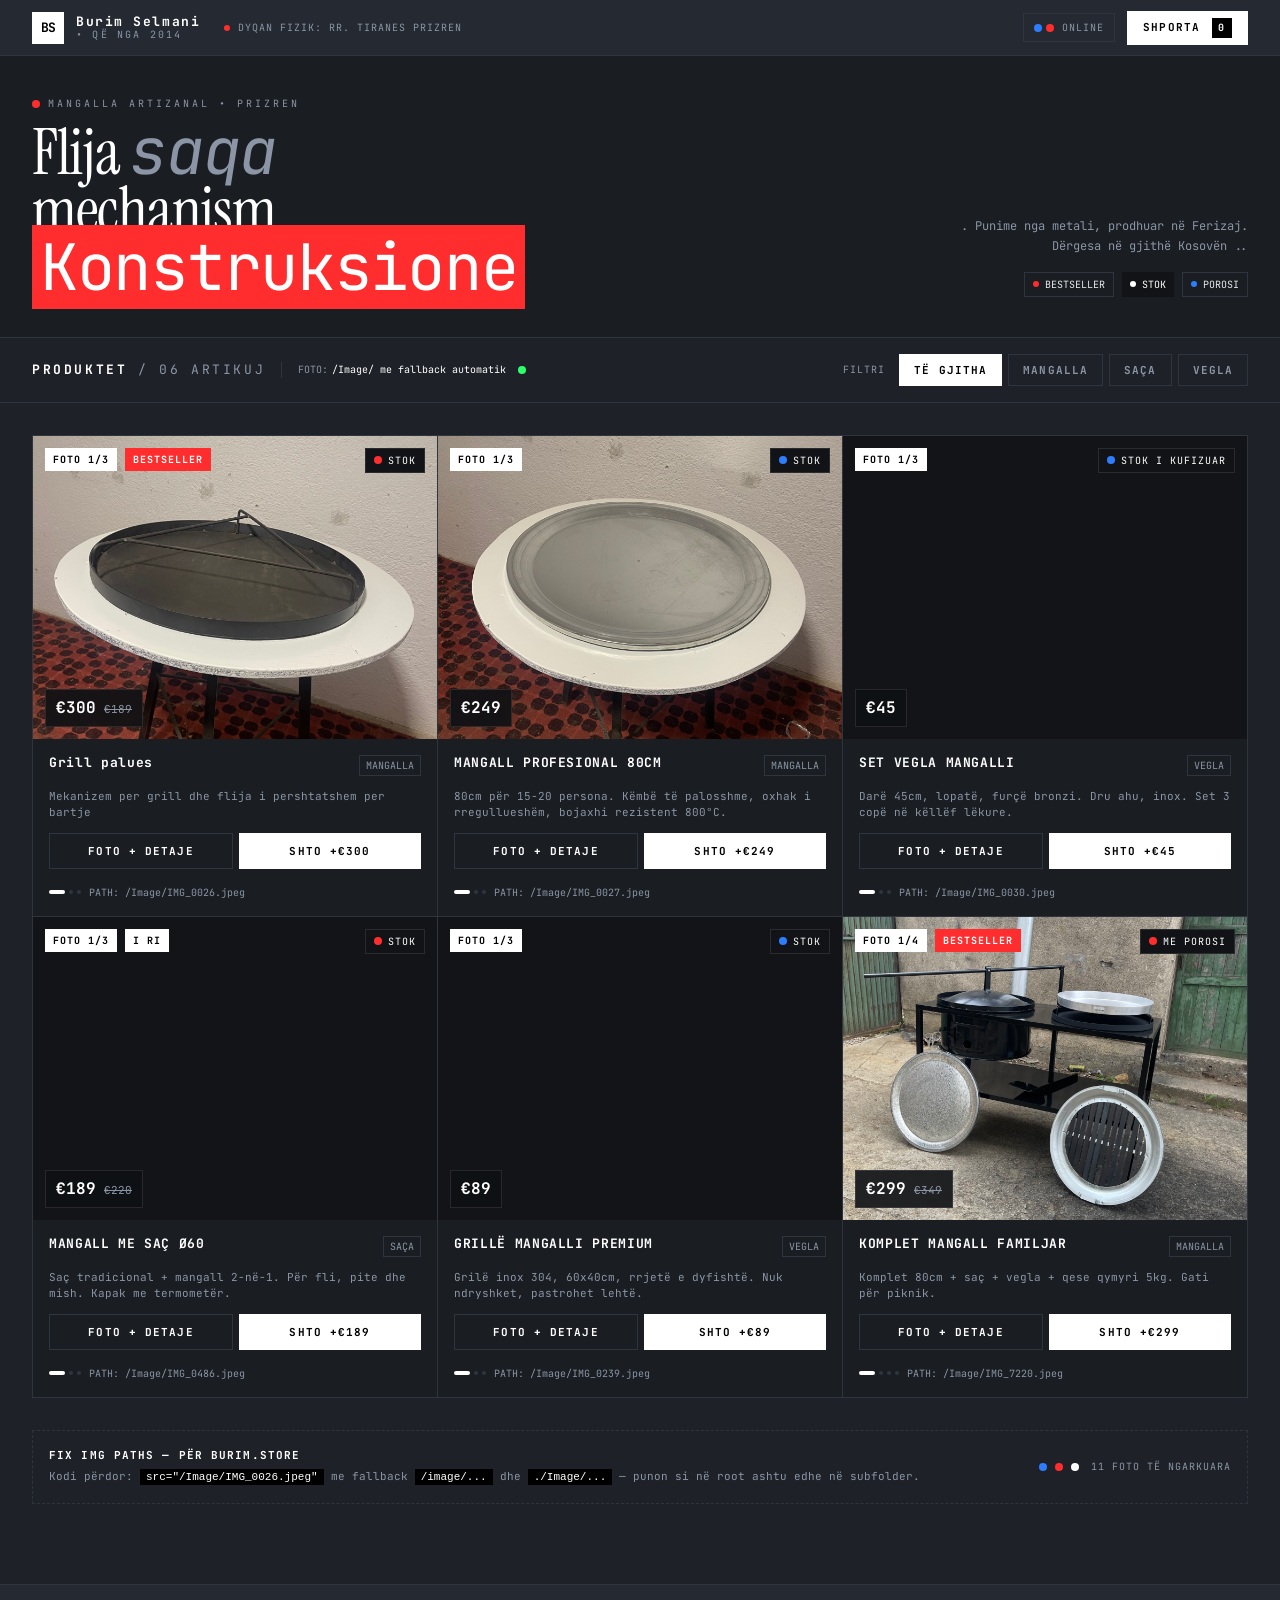
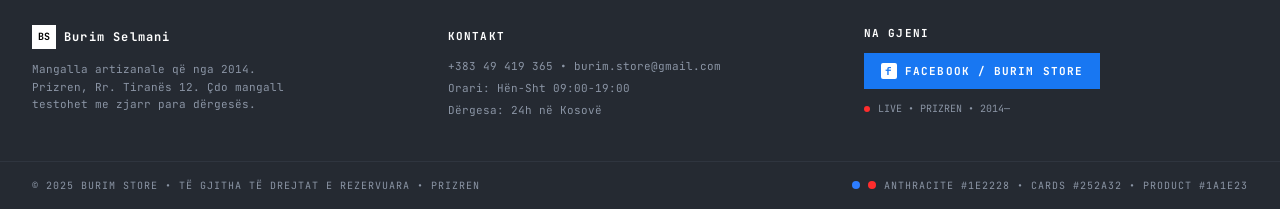
==== commit 5240c320: "Fix HTML syntax error in index.html" ====
--- a/index.html
+++ b/index.html
@@ -1,4 +1,4 @@
-n<html lang="en"><head> 
+<html lang="en"><head> 
   
   <script async src="https://pagead2.googlesyndication.com/pagead/js/adsbygoogle.js?client=ca-pub-8895258053870884"
      crossorigin="anonymous"></script>
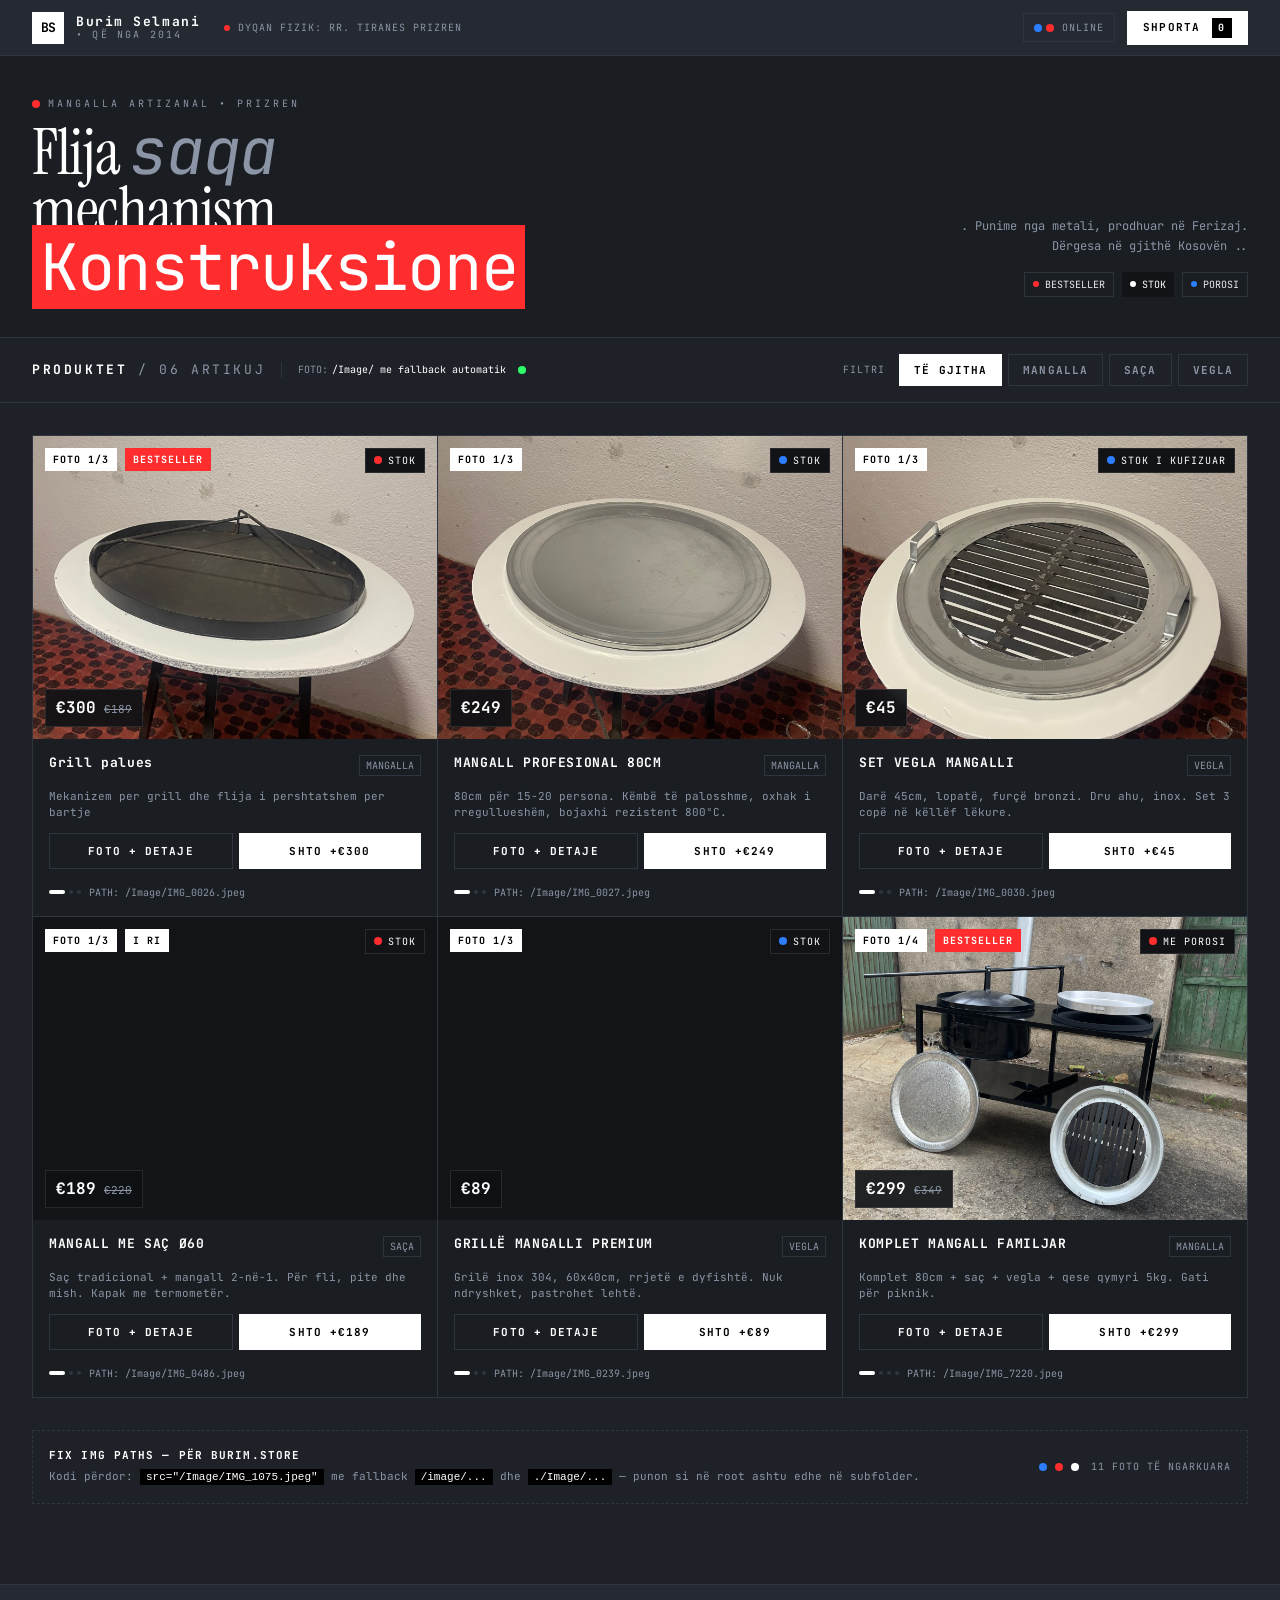
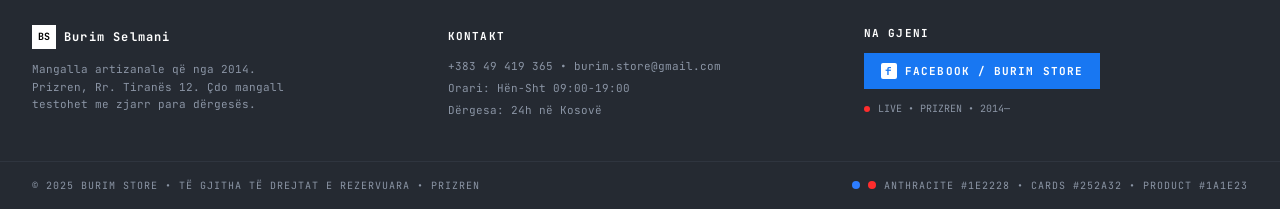
==== commit 3bbb2a4c: "Update index.html" ====
--- a/index.html
+++ b/index.html
@@ -75,7 +75,7 @@
         .serif { font-family: "Instrument Serif", serif; }
         ::-webkit-scrollbar { width: 6px; height: 6px; }
         ::-webkit-scrollbar-thumb { background: #2f353f; border-radius: 10px; }
-      `}),w("header",{className:"fixed left-0 right-0 z-50 flex items-center justify-between px-4 md:px-8 border-b",style:{top:"var(--safe-area-inset-top)",height:"56px",backgroundColor:"var(--card)",borderColor:"var(--card-border)",backdropFilter:"blur(12px)"},children:[w("div",{className:"flex items-center gap-6",children:[w("div",{className:"flex items-center gap-3",children:[m("div",{className:"w-8 h-8 bg-white text-black flex items-center justify-center font-bold text-[13px] tracking-tighter",children:"BS"}),w("div",{className:"leading-none",children:[m("div",{className:"text-[13px] font-bold tracking-[0.12em] text-white",children:"Burim Selmani"}),m("div",{className:"text-[10px] tracking-[0.22em] text-[var(--muted)] mt-[2px]",children:"• QË NGA 2014"})]})]}),w("div",{className:"hidden md:flex items-center gap-2 text-[10px] tracking-widest text-[var(--muted)]",children:[m("span",{className:"w-1.5 h-1.5 rounded-full bg-[var(--red)] animate-pulse"}),"DYQAN FIZIK: RR. TIRANES PRIZREN"]})]}),w("div",{className:"flex items-center gap-3",children:[w("div",{className:"hidden md:flex items-center gap-1 text-[10px] border border-[var(--card-border)] px-2.5 py-1.5",children:[m("span",{className:"w-2 h-2 rounded-full bg-[var(--blue)]"}),m("span",{className:"w-2 h-2 rounded-full bg-[var(--red)]"}),m("span",{className:"text-[var(--muted)] tracking-widest ml-1",children:"ONLINE"})]}),w("button",{onClick:()=>c(!0),className:"relative flex items-center gap-3 bg-white text-black px-4 h-[34px] text-[11px] font-bold tracking-widest hover:bg-[#e8e9eb] transition",children:[m("span",{children:"SHPORTA"}),m("span",{className:"bg-black text-white w-5 h-5 flex items-center justify-center text-[10px]",children:t.length})]})]})]}),m("div",{className:"h-[56px]"}),m("div",{className:"w-full border-b bg-[var(--card-product)]",style:{borderColor:"var(--card-border)"},children:w("div",{className:"max-w-[1280px] mx-auto px-4 md:px-8 py-8 md:py-10 flex flex-col md:flex-row md:items-end justify-between gap-6",children:[w("div",{children:[w("div",{className:"flex items-center gap-2 mb-3",children:[m("span",{className:"w-2 h-2 bg-[var(--red)] rounded-full"}),m("span",{className:"text-[10px] tracking-[0.3em] text-[var(--muted)]",children:"MANGALLA ARTIZANAL • PRIZREN"})]}),w("h1",{className:"serif text-[40px] md:text-[64px] leading-[0.9] tracking-[-0.02em] text-white",children:["Flija ",m("span",{className:"italic font-normal text-[var(--muted)]",children:"saqa"})," ",m("br",{}),"mechanism ",m("br",{}),m("span",{className:"bg-[var(--red)] text-white px-2",children:"Konstruksione"})]})]}),w("div",{className:"md:text-right max-w-[320px]",children:[m("p",{className:"text-[12px] leading-[1.6] text-[var(--muted)]",children:".  Punime nga metali, prodhuar në Ferizaj. Dërgesa në gjithë Kosovën .."}),w("div",{className:"mt-4 flex gap-2 md:justify-end",children:[w("div",{className:"text-[10px] border border-[var(--card-border)] px-2 py-1 flex items-center gap-1.5",children:[m("span",{className:"w-1.5 h-1.5 bg-[var(--red)] rounded-full"})," BESTSELLER"]}),w("div",{className:"text-[10px] bg-[var(--black-pill)] text-white px-2 py-1 flex items-center gap-1.5",children:[m("span",{className:"w-1.5 h-1.5 bg-white rounded-full"})," STOK"]}),w("div",{className:"text-[10px] border border-[var(--card-border)] px-2 py-1 flex items-center gap-1.5",children:[m("span",{className:"w-1.5 h-1.5 bg-[var(--blue)] rounded-full"})," POROSI"]})]})]})]})}),w("div",{className:"sticky z-40 border-b flex flex-col md:flex-row md:items-center justify-between gap-3 px-4 md:px-8 py-4 bg-[var(--bg)]",style:{top:"calc(56px + var(--safe-area-inset-top))",borderColor:"var(--card-border)"},children:[w("div",{className:"flex items-center gap-4",children:[w("h2",{className:"text-[13px] font-bold tracking-[0.2em] text-white",children:["PRODUKTET ",w("span",{className:"text-[var(--muted)] font-normal",children:["/ 0",h.length," ARTIKUJ"]})]}),m("div",{className:"hidden md:block w-px h-4 bg-[var(--card-border)]"}),w("div",{className:"flex items-center gap-1 text-[10px]",children:[m("span",{className:"text-[var(--muted)]",children:"FOTO:"}),m("span",{className:"text-white",children:"/Image/ me fallback automatik"}),m("span",{className:"ml-2 w-2 h-2 rounded-full bg-[#2dff6b] animate-pulse"})]})]}),w("div",{className:"flex items-center gap-1.5 overflow-x-auto no-scrollbar pb-1 md:pb-0",children:[m("span",{className:"text-[10px] text-[var(--muted)] tracking-widest mr-2 shrink-0",children:"FILTRI"}),["TË GJITHA","MANGALLA","SAÇA","VEGLA"].map((p)=>m("button",{onClick:()=>n(p),className:`shrink-0 px-3.5 h-8 text-[11px] font-bold tracking-widest border transition-all ${e===p?"bg-white text-black border-white":"bg-transparent text-[var(--muted)] border-[var(--card-border)] hover:border-white hover:text-white"}`,children:p},p))]})]}),w("main",{className:"max-w-[1280px] mx-auto px-4 md:px-8 py-6 md:py-8",children:[m("div",{className:"grid grid-cols-1 sm:grid-cols-2 lg:grid-cols-3 gap-[1px] bg-[var(--card-border)] border border-[var(--card-border)]",children:h.map((p)=>w("div",{className:"group bg-[var(--card-product)] flex flex-col relative",children:[w("div",{className:"relative aspect-[4/3] overflow-hidden bg-[#121417] cursor-pointer",onClick:()=>o(p),children:[m(Tl,{file:p.images[0],alt:p.name,className:"w-full h-full object-cover group-hover:scale-[1.03] transition-transform duration-700"}),w("div",{className:"absolute top-3 left-3 flex items-center gap-2",children:[w("div",{className:"bg-white text-black text-[10px] font-bold px-2 py-1 tracking-widest",children:["FOTO 1/",p.images.length]}),p.badge&&m("div",{className:`text-[10px] font-bold px-2 py-1 tracking-widest ${p.badge==="BESTSELLER"?"bg-[var(--red)] text-white":"bg-white text-black"}`,children:p.badge})]}),m("div",{className:"absolute top-3 right-3 flex items-center gap-1.5",children:w("div",{className:"bg-[var(--black-pill)] text-white text-[10px] px-2 py-1 flex items-center gap-1.5 tracking-widest border border-white/10",children:[m("span",{className:"w-2 h-2 rounded-full",style:{background:p.dot==="red"?"var(--red)":"var(--blue)"}}),p.stock]})}),m("div",{className:"absolute bottom-3 left-3 bg-[#0f1114]/90 backdrop-blur text-white px-2.5 py-1.5 border border-white/10",children:w("div",{className:"flex items-baseline gap-2",children:[w("span",{className:"text-[16px] font-bold",children:["€",p.price]}),p.originalPrice&&w("span",{className:"text-[11px] line-through text-[var(--muted)]",children:["€",p.originalPrice]})]})}),m("div",{className:"absolute inset-0 bg-black/0 group-hover:bg-black/20 transition-colors"}),m("div",{className:"absolute inset-0 opacity-0 group-hover:opacity-100 transition-opacity flex items-center justify-center",children:w("div",{className:"bg-white text-black text-[11px] font-bold px-4 py-2 tracking-widest",children:["SHIKO DETAJET + ",p.images.length," FOTO"]})})]}),w("div",{className:"p-4 flex flex-col gap-3 flex-1",children:[w("div",{className:"flex items-start justify-between gap-3",children:[m("h3",{className:"text-[13px] font-bold tracking-[0.05em] leading-[1.2] text-white max-w-[70%]",children:p.name}),m("span",{className:"text-[10px] text-[var(--muted)] border border-[var(--card-border)] px-1.5 py-0.5 shrink-0",children:p.category})]}),m("p",{className:"text-[11px] leading-[1.5] text-[var(--muted)] line-clamp-2",children:p.desc}),w("div",{className:"mt-auto flex gap-1.5",children:[m("button",{onClick:()=>o(p),className:"flex-1 h-9 border border-[var(--card-border)] text-[11px] tracking-widest text-white hover:bg-white hover:text-black transition font-bold",children:"FOTO + DETAJE"}),w("button",{onClick:()=>E(p),className:"flex-1 h-9 bg-white text-black text-[11px] tracking-widest font-bold hover:bg-[#e8e9eb] transition",children:["SHTO +€",p.price]})]}),w("div",{className:"flex items-center gap-2 pt-1",children:[m("div",{className:"flex items-center gap-1",children:p.images.map((S,M)=>m("div",{className:`w-1 h-1 rounded-full ${M===0?"bg-white w-4":"bg-[var(--card-border)]"}`},M))}),w("span",{className:"text-[10px] text-[var(--muted)]",children:["PATH: /Image/",p.images[0]]})]})]})]},p.id))}),m("div",{className:"mt-8 border border-dashed border-[var(--card-border)] p-4 bg-[var(--card-product)]/50",children:w("div",{className:"flex flex-col md:flex-row md:items-center justify-between gap-3",children:[w("div",{className:"text-[11px] leading-[1.6]",children:[m("div",{className:"text-white font-bold tracking-widest mb-1",children:"FIX IMG PATHS — PËR BURIM.STORE"}),w("div",{className:"text-[var(--muted)]",children:["Kodi përdor: ",m("code",{className:"bg-black px-1.5 py-0.5 text-white",children:'src="/Image/IMG_0026.jpeg"'})," me fallback"," ",m("code",{className:"bg-black px-1.5 py-0.5 text-white",children:"/image/..."})," dhe"," ",m("code",{className:"bg-black px-1.5 py-0.5 text-white",children:"./Image/..."})," — punon si në root ashtu edhe në subfolder."]})]}),w("div",{className:"flex items-center gap-2 text-[10px]",children:[m("span",{className:"w-2 h-2 rounded-full bg-[var(--blue)]"}),m("span",{className:"w-2 h-2 rounded-full bg-[var(--red)]"}),m("span",{className:"w-2 h-2 rounded-full bg-white"}),m("span",{className:"text-[var(--muted)] tracking-widest ml-1",children:"11 FOTO TË NGARKUARA"})]})]})})]}),w("footer",{className:"mt-12 border-t bg-[var(--card)]",style:{borderColor:"var(--card-border)"},children:[w("div",{className:"max-w-[1280px] mx-auto px-4 md:px-8 py-10 grid md:grid-cols-3 gap-8",children:[w("div",{children:[w("div",{className:"flex items-center gap-2 mb-3",children:[m("div",{className:"w-6 h-6 bg-white text-black flex items-center justify-center font-bold text-[10px]",children:"BS"}),m("span",{className:"text-[12px] font-bold tracking-widest text-white",children:"Burim Selmani"})]}),m("p",{className:"text-[11px] leading-[1.6] text-[var(--muted)] max-w-[280px]",children:"Mangalla artizanale që nga 2014. Prizren, Rr. Tiranës 12. Çdo mangall testohet me zjarr para dërgesës."})]}),w("div",{className:"text-[11px] leading-[2] text-[var(--muted)]",children:[m("div",{className:"text-white font-bold tracking-widest mb-2",children:"KONTAKT"}),m("div",{children:"+383 49 419 365 • burim.store@gmail.com"}),m("div",{children:"Orari: Hën-Sht 09:00-19:00"}),m("div",{children:"Dërgesa: 24h në Kosovë"})]}),w("div",{children:[m("div",{className:"text-white font-bold tracking-widest mb-3 text-[11px]",children:"NA GJENI"}),w("a",{href:"https://www.facebook.com/",target:"_blank",rel:"noopener",className:"inline-flex items-center gap-2 border border-[#1877F2] bg-[#1877F2] text-white px-4 h-9 text-[11px] font-bold tracking-widest hover:bg-[#166fe5] transition",children:[m("span",{className:"w-4 h-4 bg-white text-[#1877F2] flex items-center justify-center font-bold text-[11px] rounded-[2px]",children:"f"}),"FACEBOOK / BURIM STORE"]}),w("div",{className:"mt-3 flex items-center gap-2 text-[10px] text-[var(--muted)]",children:[m("span",{className:"w-1.5 h-1.5 bg-[var(--red)] rounded-full"}),"LIVE • PRIZREN • 2014—"]})]})]}),w("div",{className:"border-t px-4 md:px-8 py-4 flex flex-col md:flex-row items-center justify-between gap-2 text-[10px] tracking-widest text-[var(--muted)]",style:{borderColor:"var(--card-border)"},children:[m("span",{children:"© 2025 BURIM STORE • TË GJITHA TË DREJTAT E REZERVUARA • PRIZREN"}),w("span",{className:"flex items-center gap-2",children:[m("span",{className:"w-2 h-2 bg-[var(--blue)] rounded-full"}),m("span",{className:"w-2 h-2 bg-[var(--red)] rounded-full"}),"ANTHRACITE #1E2228 • CARDS #252A32 • PRODUCT #1A1E23"]})]})]}),l&&w("div",{className:"fixed inset-0 z-[100] flex",children:[m("div",{className:"absolute inset-0 bg-black/80 backdrop-blur-sm",onClick:()=>o(null)}),w("div",{className:"relative w-full max-w-[1120px] mx-auto my-auto md:my-8 bg-[var(--card-product)] border border-[var(--card-border)] max-h-[92vh] overflow-auto flex flex-col md:flex-row",children:[w("div",{className:"md:w-[62%] bg-[#0f1114] flex flex-col",children:[w("div",{className:"relative aspect-[4/3] md:aspect-[4/3] bg-[#121417] overflow-hidden",children:[m(Tl,{file:l.images[u],alt:l.name,className:"w-full h-full object-cover"}),w("div",{className:"absolute top-3 left-3 flex gap-2",children:[w("div",{className:"bg-white text-black text-[11px] font-bold px-2.5 py-1",children:["FOTO ",u+1,"/",l.images.length]}),w("div",{className:"bg-black/70 text-white border border-white/20 text-[10px] px-2 py-1",children:["/Image/",l.images[u]]})]}),w("div",{className:"absolute top-3 right-3 flex gap-1.5",children:[m("div",{className:`w-2.5 h-2.5 rounded-full ${l.dot==="red"?"bg-[var(--red)]":"bg-[var(--blue)]"}`}),m("div",{className:"bg-black/70 text-white text-[10px] px-2 py-1 border border-white/10",children:l.stock})]}),m("button",{onClick:()=>i((p)=>(p-1+l.images.length)%l.images.length),className:"absolute left-3 top-1/2 -translate-y-1/2 w-9 h-9 bg-white text-black flex items-center justify-center hover:bg-[#e8e9eb] transition",children:"‹"}),m("button",{onClick:()=>i((p)=>(p+1)%l.images.length),className:"absolute right-3 top-1/2 -translate-y-1/2 w-9 h-9 bg-white text-black flex items-center justify-center hover:bg-[#e8e9eb] transition",children:"›"})]}),m("div",{className:"flex gap-[1px] bg-[var(--card-border)] p-[1px] overflow-x-auto",children:l.images.map((p,S)=>m("button",{onClick:()=>i(S),className:`relative shrink-0 w-[92px] aspect-[4/3] overflow-hidden border-2 ${S===u?"border-white":"border-transparent opacity-70 hover:opacity-100"}`,children:m(Tl,{file:p,alt:`${l.name} ${S+1}`,className:"w-full h-full object-cover"})},p+S))}),m("div",{className:"p-3 bg-[#0f1114] border-t border-[var(--card-border)] text-[10px] text-[var(--muted)] leading-[1.8]",children:l.images.map((p)=>w("div",{className:"flex items-center gap-2",children:[m("span",{className:"w-1 h-1 bg-[var(--muted)] rounded-full"}),m("code",{className:"text-white/80",children:`/Image/${p}`}),m("span",{className:"ml-auto text-[9px] border border-[var(--card-border)] px-1",children:"OK"})]},p))})]}),w("div",{className:"md:w-[38%] p-6 flex flex-col",children:[w("div",{className:"flex items-start justify-between gap-4 mb-4",children:[w("div",{children:[w("div",{className:"flex items-center gap-2 mb-2",children:[l.badge&&m("span",{className:`text-[10px] font-bold px-2 py-1 ${l.badge==="BESTSELLER"?"bg-[var(--red)] text-white":"bg-white text-black"}`,children:l.badge}),m("span",{className:"text-[10px] border border-[var(--card-border)] px-2 py-1 text-[var(--muted)]",children:l.category})]}),m("h2",{className:"text-[20px] font-bold leading-[1.1] tracking-tight text-white",children:l.name})]}),m("button",{onClick:()=>o(null),className:"w-8 h-8 border border-[var(--card-border)] flex items-center justify-center text-white hover:bg-white hover:text-black transition",children:"✕"})]}),w("div",{className:"flex items-baseline gap-3 mb-4",children:[w("span",{className:"text-[28px] font-bold text-white",children:["€",l.price]}),l.originalPrice&&w("span",{className:"text-[14px] line-through text-[var(--muted)]",children:["€",l.originalPrice]}),w("span",{className:"ml-auto flex items-center gap-1.5 text-[10px] text-white border border-[var(--card-border)] px-2 py-1",children:[m("span",{className:`w-2 h-2 rounded-full ${l.dot==="red"?"bg-[var(--red)]":"bg-[var(--blue)]"}`})," ",l.stock]})]}),w("p",{className:"text-[12px] leading-[1.7] text-[var(--muted)] mb-6",children:[l.desc," — Punim 100% në Prizren, me material vendor. Mundësi personalizimi me emër."]}),w("div",{className:"border border-[var(--card-border)] p-3 mb-6 bg-[#121417]",children:[m("div",{className:"text-[10px] tracking-widest text-[var(--muted)] mb-2",children:"PËRFSHIN"}),w("div",{className:"text-[11px] text-white leading-[1.8]",children:["• Grilë kromi • Këmbë çeliku • Darë • Garanci 5 vjet",m("br",{}),"• Dërgesë falas mbi €150"]})]}),w("div",{className:"mt-auto flex flex-col gap-2",children:[w("button",{onClick:()=>{E(l),o(null)},className:"w-full h-11 bg-white text-black font-bold text-[12px] tracking-widest hover:bg-[#e8e9eb] transition",children:["SHTO NË SHPORTË — €",l.price]}),m("button",{onClick:()=>o(null),className:"w-full h-10 border border-[var(--card-border)] text-white text-[11px] tracking-widest hover:bg-[var(--card-border)] transition",children:"MBYLLE"}),w("div",{className:"flex items-center justify-center gap-2 mt-2 text-[10px] text-[var(--muted)]",children:[m("span",{className:"w-1.5 h-1.5 bg-[var(--red)] rounded-full"}),m("span",{className:"w-1.5 h-1.5 bg-black rounded-full border border-white/20"}),m("span",{className:"w-1.5 h-1.5 bg-[var(--blue)] rounded-full"}),m("span",{className:"tracking-widest",children:"RED BLACK BLUE ICONS • PARA FUNDIT"})]})]})]})]})]}),s&&w("div",{className:"fixed inset-0 z-[100] flex justify-end",children:[m("div",{className:"absolute inset-0 bg-black/70 backdrop-blur-sm",onClick:()=>c(!1)}),w("div",{className:"relative w-full max-w-[380px] h-full bg-[var(--card)] border-l border-[var(--card-border)] flex flex-col",children:[w("div",{className:"h-[56px] border-b border-[var(--card-border)] flex items-center justify-between px-5",children:[w("span",{className:"text-[12px] font-bold tracking-widest text-white",children:["SHPORTA / ",t.length]}),m("button",{onClick:()=>c(!1),className:"w-8 h-8 border border-[var(--card-border)] flex items-center justify-center text-white hover:bg-white hover:text-black",children:"✕"})]}),m("div",{className:"flex-1 overflow-auto p-3 flex flex-col gap-[1px] bg-[var(--card-border)]",children:t.length===0?w("div",{className:"bg-[var(--card-product)] p-8 text-center",children:[m("div",{className:"text-[12px] text-[var(--muted)] tracking-widest",children:"SHPORTA BOSH"}),m("div",{className:"text-[11px] text-[var(--muted)] mt-2",children:"Shto produkte nga grid-i"})]}):t.map((p,S)=>w("div",{className:"bg-[var(--card-product)] p-3 flex gap-3",children:[m("div",{className:"w-16 h-16 bg-[#121417] overflow-hidden shrink-0",children:m(Tl,{file:p.images[0],alt:p.name,className:"w-full h-full object-cover"})}),w("div",{className:"flex-1",children:[m("div",{className:"text-[11px] font-bold text-white leading-[1.2]",children:p.name}),w("div",{className:"text-[11px] text-[var(--muted)] mt-1",children:["€",p.price," • ",p.category]})]}),m("button",{onClick:()=>r((M)=>M.filter((f,a)=>a!==S)),className:"text-[10px] text-[var(--muted)] hover:text-white self-start border border-[var(--card-border)] px-1.5 py-0.5",children:"HIQ"})]},S+p.id))}),w("div",{className:"border-t border-[var(--card-border)] p-4 bg-[var(--card-product)]",children:[w("div",{className:"flex justify-between text-[12px] mb-4",children:[m("span",{className:"text-[var(--muted)] tracking-widest",children:"TOTALI"}),w("span",{className:"text-white font-bold",children:["€",t.reduce((p,S)=>p+S.price,0)]})]}),m("button",{onClick:()=>{y(`Porosi: ${t.length} artikuj • €${t.reduce((p,S)=>p+S.price,0)} — Kontakto në Facebook`),c(!1)},className:"w-full h-11 bg-white text-black font-bold text-[12px] tracking-widest hover:bg-[#e8e9eb] disabled:opacity-40 disabled:cursor-not-allowed",disabled:t.length===0,children:"POROSIT TANI"}),w("a",{href:"https://www.facebook.com/",target:"_blank",rel:"noopener",className:"mt-2 w-full h-9 border border-[#1877F2] text-[#1877F2] flex items-center justify-center gap-2 text-[11px] font-bold tracking-widest hover:bg-[#1877F2] hover:text-white transition",children:[m("span",{className:"w-4 h-4 bg-[#1877F2] text-white flex items-center justify-center font-bold text-[10px] rounded-[2px]",children:"f"}),"FACEBOOK MESAZH"]})]})]})]}),v&&m("div",{className:"fixed bottom-4 left-1/2 -translate-x-1/2 z-[200] bg-white text-black px-5 py-3 text-[11px] font-bold tracking-widest border border-black shadow-[8px_8px_0px_0px_black]",children:v})]})}$c.createRoot(document.getElementById("root")).render(m(Wc.default.StrictMode,{children:m(bu,{})}));
+      `}),w("header",{className:"fixed left-0 right-0 z-50 flex items-center justify-between px-4 md:px-8 border-b",style:{top:"var(--safe-area-inset-top)",height:"56px",backgroundColor:"var(--card)",borderColor:"var(--card-border)",backdropFilter:"blur(12px)"},children:[w("div",{className:"flex items-center gap-6",children:[w("div",{className:"flex items-center gap-3",children:[m("div",{className:"w-8 h-8 bg-white text-black flex items-center justify-center font-bold text-[13px] tracking-tighter",children:"BS"}),w("div",{className:"leading-none",children:[m("div",{className:"text-[13px] font-bold tracking-[0.12em] text-white",children:"Burim Selmani"}),m("div",{className:"text-[10px] tracking-[0.22em] text-[var(--muted)] mt-[2px]",children:"• QË NGA 2014"})]})]}),w("div",{className:"hidden md:flex items-center gap-2 text-[10px] tracking-widest text-[var(--muted)]",children:[m("span",{className:"w-1.5 h-1.5 rounded-full bg-[var(--red)] animate-pulse"}),"DYQAN FIZIK: RR. TIRANES PRIZREN"]})]}),w("div",{className:"flex items-center gap-3",children:[w("div",{className:"hidden md:flex items-center gap-1 text-[10px] border border-[var(--card-border)] px-2.5 py-1.5",children:[m("span",{className:"w-2 h-2 rounded-full bg-[var(--blue)]"}),m("span",{className:"w-2 h-2 rounded-full bg-[var(--red)]"}),m("span",{className:"text-[var(--muted)] tracking-widest ml-1",children:"ONLINE"})]}),w("button",{onClick:()=>c(!0),className:"relative flex items-center gap-3 bg-white text-black px-4 h-[34px] text-[11px] font-bold tracking-widest hover:bg-[#e8e9eb] transition",children:[m("span",{children:"SHPORTA"}),m("span",{className:"bg-black text-white w-5 h-5 flex items-center justify-center text-[10px]",children:t.length})]})]})]}),m("div",{className:"h-[56px]"}),m("div",{className:"w-full border-b bg-[var(--card-product)]",style:{borderColor:"var(--card-border)"},children:w("div",{className:"max-w-[1280px] mx-auto px-4 md:px-8 py-8 md:py-10 flex flex-col md:flex-row md:items-end justify-between gap-6",children:[w("div",{children:[w("div",{className:"flex items-center gap-2 mb-3",children:[m("span",{className:"w-2 h-2 bg-[var(--red)] rounded-full"}),m("span",{className:"text-[10px] tracking-[0.3em] text-[var(--muted)]",children:"MANGALLA ARTIZANAL • PRIZREN"})]}),w("h1",{className:"serif text-[40px] md:text-[64px] leading-[0.9] tracking-[-0.02em] text-white",children:["Flija ",m("span",{className:"italic font-normal text-[var(--muted)]",children:"saqa"})," ",m("br",{}),"mechanism ",m("br",{}),m("span",{className:"bg-[var(--red)] text-white px-2",children:"Konstruksione"})]})]}),w("div",{className:"md:text-right max-w-[320px]",children:[m("p",{className:"text-[12px] leading-[1.6] text-[var(--muted)]",children:".  Punime nga metali, prodhuar në Ferizaj. Dërgesa në gjithë Kosovën .."}),w("div",{className:"mt-4 flex gap-2 md:justify-end",children:[w("div",{className:"text-[10px] border border-[var(--card-border)] px-2 py-1 flex items-center gap-1.5",children:[m("span",{className:"w-1.5 h-1.5 bg-[var(--red)] rounded-full"})," BESTSELLER"]}),w("div",{className:"text-[10px] bg-[var(--black-pill)] text-white px-2 py-1 flex items-center gap-1.5",children:[m("span",{className:"w-1.5 h-1.5 bg-white rounded-full"})," STOK"]}),w("div",{className:"text-[10px] border border-[var(--card-border)] px-2 py-1 flex items-center gap-1.5",children:[m("span",{className:"w-1.5 h-1.5 bg-[var(--blue)] rounded-full"})," POROSI"]})]})]})]})}),w("div",{className:"sticky z-40 border-b flex flex-col md:flex-row md:items-center justify-between gap-3 px-4 md:px-8 py-4 bg-[var(--bg)]",style:{top:"calc(56px + var(--safe-area-inset-top))",borderColor:"var(--card-border)"},children:[w("div",{className:"flex items-center gap-4",children:[w("h2",{className:"text-[13px] font-bold tracking-[0.2em] text-white",children:["PRODUKTET ",w("span",{className:"text-[var(--muted)] font-normal",children:["/ 0",h.length," ARTIKUJ"]})]}),m("div",{className:"hidden md:block w-px h-4 bg-[var(--card-border)]"}),w("div",{className:"flex items-center gap-1 text-[10px]",children:[m("span",{className:"text-[var(--muted)]",children:"FOTO:"}),m("span",{className:"text-white",children:"/Image/ me fallback automatik"}),m("span",{className:"ml-2 w-2 h-2 rounded-full bg-[#2dff6b] animate-pulse"})]})]}),w("div",{className:"flex items-center gap-1.5 overflow-x-auto no-scrollbar pb-1 md:pb-0",children:[m("span",{className:"text-[10px] text-[var(--muted)] tracking-widest mr-2 shrink-0",children:"FILTRI"}),["TË GJITHA","MANGALLA","SAÇA","VEGLA"].map((p)=>m("button",{onClick:()=>n(p),className:`shrink-0 px-3.5 h-8 text-[11px] font-bold tracking-widest border transition-all ${e===p?"bg-white text-black border-white":"bg-transparent text-[var(--muted)] border-[var(--card-border)] hover:border-white hover:text-white"}`,children:p},p))]})]}),w("main",{className:"max-w-[1280px] mx-auto px-4 md:px-8 py-6 md:py-8",children:[m("div",{className:"grid grid-cols-1 sm:grid-cols-2 lg:grid-cols-3 gap-[1px] bg-[var(--card-border)] border border-[var(--card-border)]",children:h.map((p)=>w("div",{className:"group bg-[var(--card-product)] flex flex-col relative",children:[w("div",{className:"relative aspect-[4/3] overflow-hidden bg-[#121417] cursor-pointer",onClick:()=>o(p),children:[m(Tl,{file:p.images[0],alt:p.name,className:"w-full h-full object-cover group-hover:scale-[1.03] transition-transform duration-700"}),w("div",{className:"absolute top-3 left-3 flex items-center gap-2",children:[w("div",{className:"bg-white text-black text-[10px] font-bold px-2 py-1 tracking-widest",children:["FOTO 1/",p.images.length]}),p.badge&&m("div",{className:`text-[10px] font-bold px-2 py-1 tracking-widest ${p.badge==="BESTSELLER"?"bg-[var(--red)] text-white":"bg-white text-black"}`,children:p.badge})]}),m("div",{className:"absolute top-3 right-3 flex items-center gap-1.5",children:w("div",{className:"bg-[var(--black-pill)] text-white text-[10px] px-2 py-1 flex items-center gap-1.5 tracking-widest border border-white/10",children:[m("span",{className:"w-2 h-2 rounded-full",style:{background:p.dot==="red"?"var(--red)":"var(--blue)"}}),p.stock]})}),m("div",{className:"absolute bottom-3 left-3 bg-[#0f1114]/90 backdrop-blur text-white px-2.5 py-1.5 border border-white/10",children:w("div",{className:"flex items-baseline gap-2",children:[w("span",{className:"text-[16px] font-bold",children:["€",p.price]}),p.originalPrice&&w("span",{className:"text-[11px] line-through text-[var(--muted)]",children:["€",p.originalPrice]})]})}),m("div",{className:"absolute inset-0 bg-black/0 group-hover:bg-black/20 transition-colors"}),m("div",{className:"absolute inset-0 opacity-0 group-hover:opacity-100 transition-opacity flex items-center justify-center",children:w("div",{className:"bg-white text-black text-[11px] font-bold px-4 py-2 tracking-widest",children:["SHIKO DETAJET + ",p.images.length," FOTO"]})})]}),w("div",{className:"p-4 flex flex-col gap-3 flex-1",children:[w("div",{className:"flex items-start justify-between gap-3",children:[m("h3",{className:"text-[13px] font-bold tracking-[0.05em] leading-[1.2] text-white max-w-[70%]",children:p.name}),m("span",{className:"text-[10px] text-[var(--muted)] border border-[var(--card-border)] px-1.5 py-0.5 shrink-0",children:p.category})]}),m("p",{className:"text-[11px] leading-[1.5] text-[var(--muted)] line-clamp-2",children:p.desc}),w("div",{className:"mt-auto flex gap-1.5",children:[m("button",{onClick:()=>o(p),className:"flex-1 h-9 border border-[var(--card-border)] text-[11px] tracking-widest text-white hover:bg-white hover:text-black transition font-bold",children:"FOTO + DETAJE"}),w("button",{onClick:()=>E(p),className:"flex-1 h-9 bg-white text-black text-[11px] tracking-widest font-bold hover:bg-[#e8e9eb] transition",children:["SHTO +€",p.price]})]}),w("div",{className:"flex items-center gap-2 pt-1",children:[m("div",{className:"flex items-center gap-1",children:p.images.map((S,M)=>m("div",{className:`w-1 h-1 rounded-full ${M===0?"bg-white w-4":"bg-[var(--card-border)]"}`},M))}),w("span",{className:"text-[10px] text-[var(--muted)]",children:["PATH: /Image/",p.images[0]]})]})]})]},p.id))}),m("div",{className:"mt-8 border border-dashed border-[var(--card-border)] p-4 bg-[var(--card-product)]/50",children:w("div",{className:"flex flex-col md:flex-row md:items-center justify-between gap-3",children:[w("div",{className:"text-[11px] leading-[1.6]",children:[m("div",{className:"text-white font-bold tracking-widest mb-1",children:"FIX IMG PATHS — PËR BURIM.STORE"}),w("div",{className:"text-[var(--muted)]",children:["Kodi përdor: ",m("code",{className:"bg-black px-1.5 py-0.5 text-white",children:'src="/Image/IMG_1075.jpeg"'})," me fallback"," ",m("code",{className:"bg-black px-1.5 py-0.5 text-white",children:"/image/..."})," dhe"," ",m("code",{className:"bg-black px-1.5 py-0.5 text-white",children:"./Image/..."})," — punon si në root ashtu edhe në subfolder."]})]}),w("div",{className:"flex items-center gap-2 text-[10px]",children:[m("span",{className:"w-2 h-2 rounded-full bg-[var(--blue)]"}),m("span",{className:"w-2 h-2 rounded-full bg-[var(--red)]"}),m("span",{className:"w-2 h-2 rounded-full bg-white"}),m("span",{className:"text-[var(--muted)] tracking-widest ml-1",children:"11 FOTO TË NGARKUARA"})]})]})})]}),w("footer",{className:"mt-12 border-t bg-[var(--card)]",style:{borderColor:"var(--card-border)"},children:[w("div",{className:"max-w-[1280px] mx-auto px-4 md:px-8 py-10 grid md:grid-cols-3 gap-8",children:[w("div",{children:[w("div",{className:"flex items-center gap-2 mb-3",children:[m("div",{className:"w-6 h-6 bg-white text-black flex items-center justify-center font-bold text-[10px]",children:"BS"}),m("span",{className:"text-[12px] font-bold tracking-widest text-white",children:"Burim Selmani"})]}),m("p",{className:"text-[11px] leading-[1.6] text-[var(--muted)] max-w-[280px]",children:"Mangalla artizanale që nga 2014. Prizren, Rr. Tiranës 12. Çdo mangall testohet me zjarr para dërgesës."})]}),w("div",{className:"text-[11px] leading-[2] text-[var(--muted)]",children:[m("div",{className:"text-white font-bold tracking-widest mb-2",children:"KONTAKT"}),m("div",{children:"+383 49 419 365 • burim.store@gmail.com"}),m("div",{children:"Orari: Hën-Sht 09:00-19:00"}),m("div",{children:"Dërgesa: 24h në Kosovë"})]}),w("div",{children:[m("div",{className:"text-white font-bold tracking-widest mb-3 text-[11px]",children:"NA GJENI"}),w("a",{href:"https://www.facebook.com/",target:"_blank",rel:"noopener",className:"inline-flex items-center gap-2 border border-[#1877F2] bg-[#1877F2] text-white px-4 h-9 text-[11px] font-bold tracking-widest hover:bg-[#166fe5] transition",children:[m("span",{className:"w-4 h-4 bg-white text-[#1877F2] flex items-center justify-center font-bold text-[11px] rounded-[2px]",children:"f"}),"FACEBOOK / BURIM STORE"]}),w("div",{className:"mt-3 flex items-center gap-2 text-[10px] text-[var(--muted)]",children:[m("span",{className:"w-1.5 h-1.5 bg-[var(--red)] rounded-full"}),"LIVE • PRIZREN • 2014—"]})]})]}),w("div",{className:"border-t px-4 md:px-8 py-4 flex flex-col md:flex-row items-center justify-between gap-2 text-[10px] tracking-widest text-[var(--muted)]",style:{borderColor:"var(--card-border)"},children:[m("span",{children:"© 2025 BURIM STORE • TË GJITHA TË DREJTAT E REZERVUARA • PRIZREN"}),w("span",{className:"flex items-center gap-2",children:[m("span",{className:"w-2 h-2 bg-[var(--blue)] rounded-full"}),m("span",{className:"w-2 h-2 bg-[var(--red)] rounded-full"}),"ANTHRACITE #1E2228 • CARDS #252A32 • PRODUCT #1A1E23"]})]})]}),l&&w("div",{className:"fixed inset-0 z-[100] flex",children:[m("div",{className:"absolute inset-0 bg-black/80 backdrop-blur-sm",onClick:()=>o(null)}),w("div",{className:"relative w-full max-w-[1120px] mx-auto my-auto md:my-8 bg-[var(--card-product)] border border-[var(--card-border)] max-h-[92vh] overflow-auto flex flex-col md:flex-row",children:[w("div",{className:"md:w-[62%] bg-[#0f1114] flex flex-col",children:[w("div",{className:"relative aspect-[4/3] md:aspect-[4/3] bg-[#121417] overflow-hidden",children:[m(Tl,{file:l.images[u],alt:l.name,className:"w-full h-full object-cover"}),w("div",{className:"absolute top-3 left-3 flex gap-2",children:[w("div",{className:"bg-white text-black text-[11px] font-bold px-2.5 py-1",children:["FOTO ",u+1,"/",l.images.length]}),w("div",{className:"bg-black/70 text-white border border-white/20 text-[10px] px-2 py-1",children:["/Image/",l.images[u]]})]}),w("div",{className:"absolute top-3 right-3 flex gap-1.5",children:[m("div",{className:`w-2.5 h-2.5 rounded-full ${l.dot==="red"?"bg-[var(--red)]":"bg-[var(--blue)]"}`}),m("div",{className:"bg-black/70 text-white text-[10px] px-2 py-1 border border-white/10",children:l.stock})]}),m("button",{onClick:()=>i((p)=>(p-1+l.images.length)%l.images.length),className:"absolute left-3 top-1/2 -translate-y-1/2 w-9 h-9 bg-white text-black flex items-center justify-center hover:bg-[#e8e9eb] transition",children:"‹"}),m("button",{onClick:()=>i((p)=>(p+1)%l.images.length),className:"absolute right-3 top-1/2 -translate-y-1/2 w-9 h-9 bg-white text-black flex items-center justify-center hover:bg-[#e8e9eb] transition",children:"›"})]}),m("div",{className:"flex gap-[1px] bg-[var(--card-border)] p-[1px] overflow-x-auto",children:l.images.map((p,S)=>m("button",{onClick:()=>i(S),className:`relative shrink-0 w-[92px] aspect-[4/3] overflow-hidden border-2 ${S===u?"border-white":"border-transparent opacity-70 hover:opacity-100"}`,children:m(Tl,{file:p,alt:`${l.name} ${S+1}`,className:"w-full h-full object-cover"})},p+S))}),m("div",{className:"p-3 bg-[#0f1114] border-t border-[var(--card-border)] text-[10px] text-[var(--muted)] leading-[1.8]",children:l.images.map((p)=>w("div",{className:"flex items-center gap-2",children:[m("span",{className:"w-1 h-1 bg-[var(--muted)] rounded-full"}),m("code",{className:"text-white/80",children:`/Image/${p}`}),m("span",{className:"ml-auto text-[9px] border border-[var(--card-border)] px-1",children:"OK"})]},p))})]}),w("div",{className:"md:w-[38%] p-6 flex flex-col",children:[w("div",{className:"flex items-start justify-between gap-4 mb-4",children:[w("div",{children:[w("div",{className:"flex items-center gap-2 mb-2",children:[l.badge&&m("span",{className:`text-[10px] font-bold px-2 py-1 ${l.badge==="BESTSELLER"?"bg-[var(--red)] text-white":"bg-white text-black"}`,children:l.badge}),m("span",{className:"text-[10px] border border-[var(--card-border)] px-2 py-1 text-[var(--muted)]",children:l.category})]}),m("h2",{className:"text-[20px] font-bold leading-[1.1] tracking-tight text-white",children:l.name})]}),m("button",{onClick:()=>o(null),className:"w-8 h-8 border border-[var(--card-border)] flex items-center justify-center text-white hover:bg-white hover:text-black transition",children:"✕"})]}),w("div",{className:"flex items-baseline gap-3 mb-4",children:[w("span",{className:"text-[28px] font-bold text-white",children:["€",l.price]}),l.originalPrice&&w("span",{className:"text-[14px] line-through text-[var(--muted)]",children:["€",l.originalPrice]}),w("span",{className:"ml-auto flex items-center gap-1.5 text-[10px] text-white border border-[var(--card-border)] px-2 py-1",children:[m("span",{className:`w-2 h-2 rounded-full ${l.dot==="red"?"bg-[var(--red)]":"bg-[var(--blue)]"}`})," ",l.stock]})]}),w("p",{className:"text-[12px] leading-[1.7] text-[var(--muted)] mb-6",children:[l.desc," — Punim 100% në Prizren, me material vendor. Mundësi personalizimi me emër."]}),w("div",{className:"border border-[var(--card-border)] p-3 mb-6 bg-[#121417]",children:[m("div",{className:"text-[10px] tracking-widest text-[var(--muted)] mb-2",children:"PËRFSHIN"}),w("div",{className:"text-[11px] text-white leading-[1.8]",children:["• Grilë kromi • Këmbë çeliku • Darë • Garanci 5 vjet",m("br",{}),"• Dërgesë falas mbi €150"]})]}),w("div",{className:"mt-auto flex flex-col gap-2",children:[w("button",{onClick:()=>{E(l),o(null)},className:"w-full h-11 bg-white text-black font-bold text-[12px] tracking-widest hover:bg-[#e8e9eb] transition",children:["SHTO NË SHPORTË — €",l.price]}),m("button",{onClick:()=>o(null),className:"w-full h-10 border border-[var(--card-border)] text-white text-[11px] tracking-widest hover:bg-[var(--card-border)] transition",children:"MBYLLE"}),w("div",{className:"flex items-center justify-center gap-2 mt-2 text-[10px] text-[var(--muted)]",children:[m("span",{className:"w-1.5 h-1.5 bg-[var(--red)] rounded-full"}),m("span",{className:"w-1.5 h-1.5 bg-black rounded-full border border-white/20"}),m("span",{className:"w-1.5 h-1.5 bg-[var(--blue)] rounded-full"}),m("span",{className:"tracking-widest",children:"RED BLACK BLUE ICONS • PARA FUNDIT"})]})]})]})]})]}),s&&w("div",{className:"fixed inset-0 z-[100] flex justify-end",children:[m("div",{className:"absolute inset-0 bg-black/70 backdrop-blur-sm",onClick:()=>c(!1)}),w("div",{className:"relative w-full max-w-[380px] h-full bg-[var(--card)] border-l border-[var(--card-border)] flex flex-col",children:[w("div",{className:"h-[56px] border-b border-[var(--card-border)] flex items-center justify-between px-5",children:[w("span",{className:"text-[12px] font-bold tracking-widest text-white",children:["SHPORTA / ",t.length]}),m("button",{onClick:()=>c(!1),className:"w-8 h-8 border border-[var(--card-border)] flex items-center justify-center text-white hover:bg-white hover:text-black",children:"✕"})]}),m("div",{className:"flex-1 overflow-auto p-3 flex flex-col gap-[1px] bg-[var(--card-border)]",children:t.length===0?w("div",{className:"bg-[var(--card-product)] p-8 text-center",children:[m("div",{className:"text-[12px] text-[var(--muted)] tracking-widest",children:"SHPORTA BOSH"}),m("div",{className:"text-[11px] text-[var(--muted)] mt-2",children:"Shto produkte nga grid-i"})]}):t.map((p,S)=>w("div",{className:"bg-[var(--card-product)] p-3 flex gap-3",children:[m("div",{className:"w-16 h-16 bg-[#121417] overflow-hidden shrink-0",children:m(Tl,{file:p.images[0],alt:p.name,className:"w-full h-full object-cover"})}),w("div",{className:"flex-1",children:[m("div",{className:"text-[11px] font-bold text-white leading-[1.2]",children:p.name}),w("div",{className:"text-[11px] text-[var(--muted)] mt-1",children:["€",p.price," • ",p.category]})]}),m("button",{onClick:()=>r((M)=>M.filter((f,a)=>a!==S)),className:"text-[10px] text-[var(--muted)] hover:text-white self-start border border-[var(--card-border)] px-1.5 py-0.5",children:"HIQ"})]},S+p.id))}),w("div",{className:"border-t border-[var(--card-border)] p-4 bg-[var(--card-product)]",children:[w("div",{className:"flex justify-between text-[12px] mb-4",children:[m("span",{className:"text-[var(--muted)] tracking-widest",children:"TOTALI"}),w("span",{className:"text-white font-bold",children:["€",t.reduce((p,S)=>p+S.price,0)]})]}),m("button",{onClick:()=>{y(`Porosi: ${t.length} artikuj • €${t.reduce((p,S)=>p+S.price,0)} — Kontakto në Facebook`),c(!1)},className:"w-full h-11 bg-white text-black font-bold text-[12px] tracking-widest hover:bg-[#e8e9eb] disabled:opacity-40 disabled:cursor-not-allowed",disabled:t.length===0,children:"POROSIT TANI"}),w("a",{href:"https://www.facebook.com/",target:"_blank",rel:"noopener",className:"mt-2 w-full h-9 border border-[#1877F2] text-[#1877F2] flex items-center justify-center gap-2 text-[11px] font-bold tracking-widest hover:bg-[#1877F2] hover:text-white transition",children:[m("span",{className:"w-4 h-4 bg-[#1877F2] text-white flex items-center justify-center font-bold text-[10px] rounded-[2px]",children:"f"}),"FACEBOOK MESAZH"]})]})]})]}),v&&m("div",{className:"fixed bottom-4 left-1/2 -translate-x-1/2 z-[200] bg-white text-black px-5 py-3 text-[11px] font-bold tracking-widest border border-black shadow-[8px_8px_0px_0px_black]",children:v})]})}$c.createRoot(document.getElementById("root")).render(m(Wc.default.StrictMode,{children:m(bu,{})}));
 </script>
   <script>(function(){function m(a){var h=a.getAttribute("href");if(!h)return;try{var u=new URL(h,document.baseURI);if((u.protocol==="http:"||u.protocol==="https:")&&u.host!==location.host){a.target="_blank";a.rel="noopener noreferrer";}}catch(e){}}function s(){document.querySelectorAll("a[href]").forEach(m);}if(document.readyState!=="loading"){s();}else{document.addEventListener("DOMContentLoaded",s);}document.addEventListener("click",function(e){var a=e.target&&e.target.closest&&e.target.closest("a[href]");if(a){m(a);}},true);})();</script>
   <script type="application/json" data-clippy-inline-media-manifest="1">{"version":1,"slots":[]}</script>
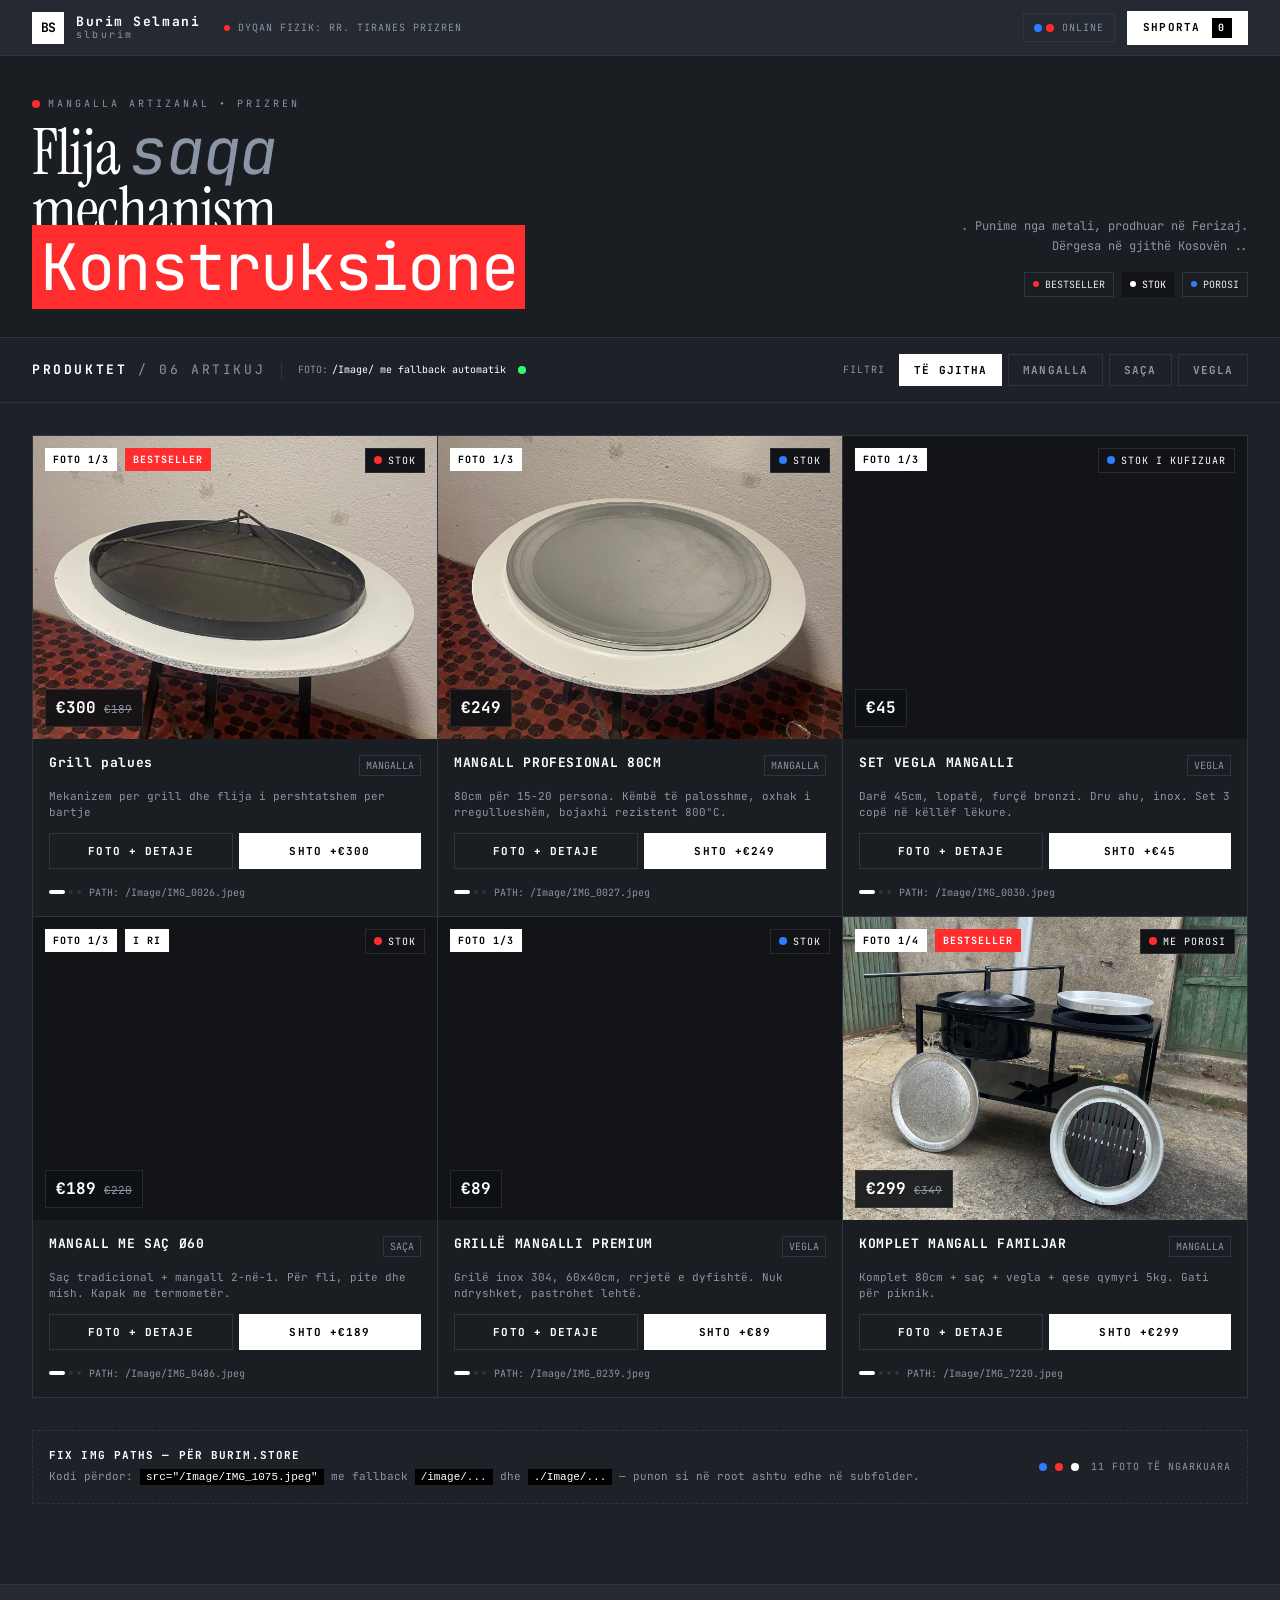
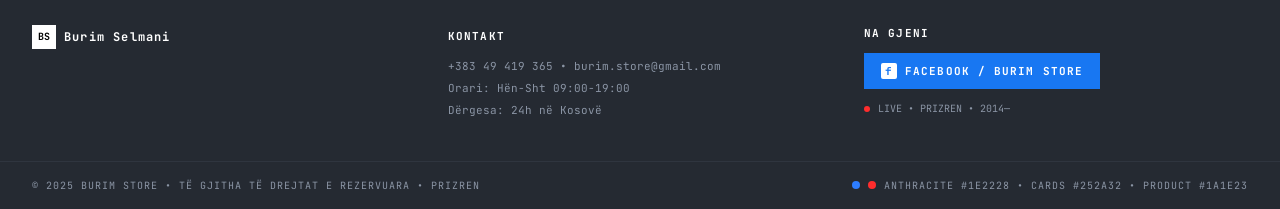
==== commit 867bf9df: "Update index.html" ====
--- a/index.html
+++ b/index.html
@@ -49,7 +49,7 @@
         .serif { font-family: "Instrument Serif", serif; }
         ::-webkit-scrollbar { width: 6px; height: 6px; }
         ::-webkit-scrollbar-thumb { background: #2f353f; border-radius: 10px; }
-      </style><header class="fixed left-0 right-0 z-50 flex items-center justify-between px-4 md:px-8 border-b" style="top: var(--safe-area-inset-top); height: 56px; background-color: var(--card); border-color: var(--card-border); backdrop-filter: blur(12px);"><div class="flex items-center gap-6"><div class="flex items-center gap-3"><div class="w-8 h-8 bg-white text-black flex items-center justify-center font-bold text-[13px] tracking-tighter">BS</div><div class="leading-none"><div class="text-[13px] font-bold tracking-[0.12em] text-white">Burim Selmani</div><div class="text-[10px] tracking-[0.22em] text-[var(--muted)] mt-[2px]">• QË NGA 2014</div></div></div><div class="hidden md:flex items-center gap-2 text-[10px] tracking-widest text-[var(--muted)]"><span class="w-1.5 h-1.5 rounded-full bg-[var(--red)] animate-pulse"></span>DYQAN FIZIK: RR. TIRANES PRIZREN</div></div><div class="flex items-center gap-3"><div class="hidden md:flex items-center gap-1 text-[10px] border border-[var(--card-border)] px-2.5 py-1.5"><span class="w-2 h-2 rounded-full bg-[var(--blue)]"></span><span class="w-2 h-2 rounded-full bg-[var(--red)]"></span><span class="text-[var(--muted)] tracking-widest ml-1">ONLINE</span></div><button class="relative flex items-center gap-3 bg-white text-black px-4 h-[34px] text-[11px] font-bold tracking-widest hover:bg-[#e8e9eb] transition"><span>SHPORTA</span><span class="bg-black text-white w-5 h-5 flex items-center justify-center text-[10px]">0</span></button></div></header><div class="h-[56px]"></div><div class="w-full border-b bg-[var(--card-product)]" style="border-color: var(--card-border);"><div class="max-w-[1280px] mx-auto px-4 md:px-8 py-8 md:py-10 flex flex-col md:flex-row md:items-end justify-between gap-6"><div><div class="flex items-center gap-2 mb-3"><span class="w-2 h-2 bg-[var(--red)] rounded-full"></span><span class="text-[10px] tracking-[0.3em] text-[var(--muted)]">MANGALLA ARTIZANAL • PRIZREN</span></div><h1 class="serif text-[40px] md:text-[64px] leading-[0.9] tracking-[-0.02em] text-white">Flija <span class="italic font-normal text-[var(--muted)]">saqa</span> <br> Mechanism<br><span class="bg-[var(--red)] text-white px-2">Konstruksione</span></h1></div><div class="md:text-right max-w-[320px]"><p class="text-[12px] leading-[1.6] text-[var(--muted)]">Punime nga metali, prodhuar në Ferizaj. Dërgesa në gjithë Kosovën .</p><div class="mt-4 flex gap-2 md:justify-end"><div class="text-[10px] border border-[var(--card-border)] px-2 py-1 flex items-center gap-1.5"><span class="w-1.5 h-1.5 bg-[var(--red)] rounded-full"></span> BESTSELLER</div><div class="text-[10px] bg-[var(--black-pill)] text-white px-2 py-1 flex items-center gap-1.5"><span class="w-1.5 h-1.5 bg-white rounded-full"></span> STOK</div><div class="text-[10px] border border-[var(--card-border)] px-2 py-1 flex items-center gap-1.5"><span class="w-1.5 h-1.5 bg-[var(--blue)] rounded-full"></span> POROSI</div></div></div></div></div><div class="sticky z-40 border-b flex flex-col md:flex-row md:items-center justify-between gap-3 px-4 md:px-8 py-4 bg-[var(--bg)]" style="top: calc(56px + var(--safe-area-inset-top)); border-color: var(--card-border);"><div class="flex items-center gap-4"><h2 class="text-[13px] font-bold tracking-[0.2em] text-white">PRODUKTET <span class="text-[var(--muted)] font-normal">/ 06 ARTIKUJ</span></h2><div class="hidden md:block w-px h-4 bg-[var(--card-border)]"></div><div class="flex items-center gap-1 text-[10px]"><span class="text-[var(--muted)]">FOTO:</span><span class="text-white">/Image/ me fallback automatik</span><span class="ml-2 w-2 h-2 rounded-full bg-[#2dff6b] animate-pulse"></span></div></div><div class="flex items-center gap-1.5 overflow-x-auto no-scrollbar pb-1 md:pb-0"><span class="text-[10px] text-[var(--muted)] tracking-widest mr-2 shrink-0">FILTRI</span><button class="shrink-0 px-3.5 h-8 text-[11px] font-bold tracking-widest border transition-all bg-white text-black border-white">TË GJITHA</button><button class="shrink-0 px-3.5 h-8 text-[11px] font-bold tracking-widest border transition-all bg-transparent text-[var(--muted)] border-[var(--card-border)] hover:border-white hover:text-white">MANGALLA</button><button class="shrink-0 px-3.5 h-8 text-[11px] font-bold tracking-widest border transition-all bg-transparent text-[var(--muted)] border-[var(--card-border)] hover:border-white hover:text-white">SAÇA</button><button class="shrink-0 px-3.5 h-8 text-[11px] font-bold tracking-widest border transition-all bg-transparent text-[var(--muted)] border-[var(--card-border)] hover:border-white hover:text-white">VEGLA</button></div></div><main class="max-w-[1280px] mx-auto px-4 md:px-8 py-6 md:py-8"><div class="grid grid-cols-1 sm:grid-cols-2 lg:grid-cols-3 gap-[1px] bg-[var(--card-border)] border border-[var(--card-border)]"><div class="group bg-[var(--card-product)] flex flex-col relative"><div class="relative aspect-[4/3] overflow-hidden bg-[#121417] cursor-pointer"><img src="data:image/svg+xml,%3Csvg%20xmlns%3D'http%3A%2F%2Fwww.w3.org%2F2000%2Fsvg'%20width%3D'800'%20height%3D'600'%3E%3Crect%20width%3D'100%25'%20height%3D'100%25'%20fill%3D'%231a1e23'%2F%3E%3Crect%20x%3D'0'%20y%3D'0'%20width%3D'100%25'%20height%3D'4'%20fill%3D'%23ff2d2d'%2F%3E%3Ctext%20x%3D'50%25'%20y%3D'46%25'%20dominant-baseline%3D'middle'%20text-anchor%3D'middle'%20fill%3D'%23e8e9eb'%20font-family%3D'monospace'%20font-size%3D'22'%20font-weight%3D'700'%3EIMG_0026.jpeg%3C%2Ftext%3E%3Ctext%20x%3D'50%25'%20y%3D'54%25'%20dominant-baseline%3D'middle'%20text-anchor%3D'middle'%20fill%3D'%238b95a5'%20font-family%3D'monospace'%20font-size%3D'11'%3E%2FImage%2FIMG_0026.jpeg%20%E2%80%A2%20BURIM%20STORE%3C%2Ftext%3E%3C%2Fsvg%3E" alt="Grill palues" class="w-full h-full object-cover group-hover:scale-[1.03] transition-transform duration-700" loading="lazy" decoding="async"><div class="absolute top-3 left-3 flex items-center gap-2"><div class="bg-white text-black text-[10px] font-bold px-2 py-1 tracking-widest">FOTO 1/3</div><div class="text-[10px] font-bold px-2 py-1 tracking-widest bg-[var(--red)] text-white">BESTSELLER</div></div><div class="absolute top-3 right-3 flex items-center gap-1.5"><div class="bg-[var(--black-pill)] text-white text-[10px] px-2 py-1 flex items-center gap-1.5 tracking-widest border border-white/10"><span class="w-2 h-2 rounded-full" style="background: var(--red);"></span>STOK</div></div><div class="absolute bottom-3 left-3 bg-[#0f1114]/90 backdrop-blur text-white px-2.5 py-1.5 border border-white/10"><div class="flex items-baseline gap-2"><span class="text-[16px] font-bold">€149</span><span class="text-[11px] line-through text-[var(--muted)]">€189</span></div></div><div class="absolute inset-0 bg-black/0 group-hover:bg-black/20 transition-colors"></div><div class="absolute inset-0 opacity-0 group-hover:opacity-100 transition-opacity flex items-center justify-center"><div class="bg-white text-black text-[11px] font-bold px-4 py-2 tracking-widest">SHIKO DETAJET + 3 FOTO</div></div></div><div class="p-4 flex flex-col gap-3 flex-1"><div class="flex items-start justify-between gap-3"><h3 class="text-[13px] font-bold tracking-[0.05em] leading-[1.2] text-white max-w-[70%]">Grill palues</h3><span class="text-[10px] text-[var(--muted)] border border-[var(--card-border)] px-1.5 py-0.5 shrink-0">MANGALLA</span></div><p class="text-[11px] leading-[1.5] text-[var(--muted)] line-clamp-2">Mekanizem per grill dhe flija i pershtatshem per bartje</p><div class="mt-auto flex gap-1.5"><button class="flex-1 h-9 border border-[var(--card-border)] text-[11px] tracking-widest text-white hover:bg-white hover:text-black transition font-bold">FOTO + DETAJE</button><button class="flex-1 h-9 bg-white text-black text-[11px] tracking-widest font-bold hover:bg-[#e8e9eb] transition">SHTO +€149</button></div><div class="flex items-center gap-2 pt-1"><div class="flex items-center gap-1"><div class="w-1 h-1 rounded-full bg-white w-4"></div><div class="w-1 h-1 rounded-full bg-[var(--card-border)]"></div><div class="w-1 h-1 rounded-full bg-[var(--card-border)]"></div></div><span class="text-[10px] text-[var(--muted)]">PATH: /Image/IMG_0486.jpeg</span></div></div></div><div class="group bg-[var(--card-product)] flex flex-col relative"><div class="relative aspect-[4/3] overflow-hidden bg-[#121417] cursor-pointer"><img src="data:image/svg+xml,%3Csvg%20xmlns%3D'http%3A%2F%2Fwww.w3.org%2F2000%2Fsvg'%20width%3D'800'%20height%3D'600'%3E%3Crect%20width%3D'100%25'%20height%3D'100%25'%20fill%3D'%231a1e23'%2F%3E%3Crect%20x%3D'0'%20y%3D'0'%20width%3D'100%25'%20height%3D'4'%20fill%3D'%23ff2d2d'%2F%3E%3Ctext%20x%3D'50%25'%20y%3D'46%25'%20dominant-baseline%3D'middle'%20text-anchor%3D'middle'%20fill%3D'%23e8e9eb'%20font-family%3D'monospace'%20font-size%3D'22'%20font-weight%3D'700'%3EIMG_0027.jpeg%3C%2Ftext%3E%3Ctext%20x%3D'50%25'%20y%3D'54%25'%20dominant-baseline%3D'middle'%20text-anchor%3D'middle'%20fill%3D'%238b95a5'%20font-family%3D'monospace'%20font-size%3D'11'%3E%2FImage%2FIMG_0027.jpeg%20%E2%80%A2%20BURIM%20STORE%3C%2Ftext%3E%3C%2Fsvg%3E" alt="MANGALL PROFESIONAL 80CM" class="w-full h-full object-cover group-hover:scale-[1.03] transition-transform duration-700" loading="lazy" decoding="async"><div class="absolute top-3 left-3 flex items-center gap-2"><div class="bg-white text-black text-[10px] font-bold px-2 py-1 tracking-widest">FOTO 1/3</div></div><div class="absolute top-3 right-3 flex items-center gap-1.5"><div class="bg-[var(--black-pill)] text-white text-[10px] px-2 py-1 flex items-center gap-1.5 tracking-widest border border-white/10"><span class="w-2 h-2 rounded-full" style="background: var(--blue);"></span>STOK</div></div><div class="absolute bottom-3 left-3 bg-[#0f1114]/90 backdrop-blur text-white px-2.5 py-1.5 border border-white/10"><div class="flex items-baseline gap-2"><span class="text-[16px] font-bold">€249</span></div></div><div class="absolute inset-0 bg-black/0 group-hover:bg-black/20 transition-colors"></div><div class="absolute inset-0 opacity-0 group-hover:opacity-100 transition-opacity flex items-center justify-center"><div class="bg-white text-black text-[11px] font-bold px-4 py-2 tracking-widest">SHIKO DETAJET + 3 FOTO</div></div></div><div class="p-4 flex flex-col gap-3 flex-1"><div class="flex items-start justify-between gap-3"><h3 class="text-[13px] font-bold tracking-[0.05em] leading-[1.2] text-white max-w-[70%]">MANGALL PROFESIONAL 80CM</h3><span class="text-[10px] text-[var(--muted)] border border-[var(--card-border)] px-1.5 py-0.5 shrink-0">MANGALLA</span></div><p class="text-[11px] leading-[1.5] text-[var(--muted)] line-clamp-2">80cm për 15-20 persona. Këmbë të palosshme, oxhak i rregullueshëm, bojaxhi rezistent 800°C.</p><div class="mt-auto flex gap-1.5"><button class="flex-1 h-9 border border-[var(--card-border)] text-[11px] tracking-widest text-white hover:bg-white hover:text-black transition font-bold">FOTO + DETAJE</button><button class="flex-1 h-9 bg-white text-black text-[11px] tracking-widest font-bold hover:bg-[#e8e9eb] transition">SHTO +€249</button></div><div class="flex items-center gap-2 pt-1"><div class="flex items-center gap-1"><div class="w-1 h-1 rounded-full bg-white w-4"></div><div class="w-1 h-1 rounded-full bg-[var(--card-border)]"></div><div class="w-1 h-1 rounded-full bg-[var(--card-border)]"></div></div><span class="text-[10px] text-[var(--muted)]">PATH: /Image/IMG_0027.jpeg</span></div></div></div><div class="group bg-[var(--card-product)] flex flex-col relative"><div class="relative aspect-[4/3] overflow-hidden bg-[#121417] cursor-pointer"><img src="data:image/svg+xml,%3Csvg%20xmlns%3D'http%3A%2F%2Fwww.w3.org%2F2000%2Fsvg'%20width%3D'800'%20height%3D'600'%3E%3Crect%20width%3D'100%25'%20height%3D'100%25'%20fill%3D'%231a1e23'%2F%3E%3Crect%20x%3D'0'%20y%3D'0'%20width%3D'100%25'%20height%3D'4'%20fill%3D'%23ff2d2d'%2F%3E%3Ctext%20x%3D'50%25'%20y%3D'46%25'%20dominant-baseline%3D'middle'%20text-anchor%3D'middle'%20fill%3D'%23e8e9eb'%20font-family%3D'monospace'%20font-size%3D'22'%20font-weight%3D'700'%3EIMG_0030.jpeg%3C%2Ftext%3E%3Ctext%20x%3D'50%25'%20y%3D'54%25'%20dominant-baseline%3D'middle'%20text-anchor%3D'middle'%20fill%3D'%238b95a5'%20font-family%3D'monospace'%20font-size%3D'11'%3E%2FImage%2FIMG_0030.jpeg%20%E2%80%A2%20BURIM%20STORE%3C%2Ftext%3E%3C%2Fsvg%3E" alt="SET VEGLA MANGALLI" class="w-full h-full object-cover group-hover:scale-[1.03] transition-transform duration-700" loading="lazy" decoding="async"><div class="absolute top-3 left-3 flex items-center gap-2"><div class="bg-white text-black text-[10px] font-bold px-2 py-1 tracking-widest">FOTO 1/3</div></div><div class="absolute top-3 right-3 flex items-center gap-1.5"><div class="bg-[var(--black-pill)] text-white text-[10px] px-2 py-1 flex items-center gap-1.5 tracking-widest border border-white/10"><span class="w-2 h-2 rounded-full" style="background: var(--blue);"></span>STOK I KUFIZUAR</div></div><div class="absolute bottom-3 left-3 bg-[#0f1114]/90 backdrop-blur text-white px-2.5 py-1.5 border border-white/10"><div class="flex items-baseline gap-2"><span class="text-[16px] font-bold">€45</span></div></div><div class="absolute inset-0 bg-black/0 group-hover:bg-black/20 transition-colors"></div><div class="absolute inset-0 opacity-0 group-hover:opacity-100 transition-opacity flex items-center justify-center"><div class="bg-white text-black text-[11px] font-bold px-4 py-2 tracking-widest">SHIKO DETAJET + 3 FOTO</div></div></div><div class="p-4 flex flex-col gap-3 flex-1"><div class="flex items-start justify-between gap-3"><h3 class="text-[13px] font-bold tracking-[0.05em] leading-[1.2] text-white max-w-[70%]">SET VEGLA MANGALLI</h3><span class="text-[10px] text-[var(--muted)] border border-[var(--card-border)] px-1.5 py-0.5 shrink-0">VEGLA</span></div><p class="text-[11px] leading-[1.5] text-[var(--muted)] line-clamp-2">Darë 45cm, lopatë, furçë bronzi. Dru ahu, inox. Set 3 copë në këllëf lëkure.</p><div class="mt-auto flex gap-1.5"><button class="flex-1 h-9 border border-[var(--card-border)] text-[11px] tracking-widest text-white hover:bg-white hover:text-black transition font-bold">FOTO + DETAJE</button><button class="flex-1 h-9 bg-white text-black text-[11px] tracking-widest font-bold hover:bg-[#e8e9eb] transition">SHTO +€45</button></div><div class="flex items-center gap-2 pt-1"><div class="flex items-center gap-1"><div class="w-1 h-1 rounded-full bg-white w-4"></div><div class="w-1 h-1 rounded-full bg-[var(--card-border)]"></div><div class="w-1 h-1 rounded-full bg-[var(--card-border)]"></div></div><span class="text-[10px] text-[var(--muted)]">PATH: /Image/IMG_0030.jpeg</span></div></div></div><div class="group bg-[var(--card-product)] flex flex-col relative"><div class="relative aspect-[4/3] overflow-hidden bg-[#121417] cursor-pointer"><img src="data:image/svg+xml,%3Csvg%20xmlns%3D'http%3A%2F%2Fwww.w3.org%2F2000%2Fsvg'%20width%3D'800'%20height%3D'600'%3E%3Crect%20width%3D'100%25'%20height%3D'100%25'%20fill%3D'%231a1e23'%2F%3E%3Crect%20x%3D'0'%20y%3D'0'%20width%3D'100%25'%20height%3D'4'%20fill%3D'%23ff2d2d'%2F%3E%3Ctext%20x%3D'50%25'%20y%3D'46%25'%20dominant-baseline%3D'middle'%20text-anchor%3D'middle'%20fill%3D'%23e8e9eb'%20font-family%3D'monospace'%20font-size%3D'22'%20font-weight%3D'700'%3EIMG_0486.jpeg%3C%2Ftext%3E%3Ctext%20x%3D'50%25'%20y%3D'54%25'%20dominant-baseline%3D'middle'%20text-anchor%3D'middle'%20fill%3D'%238b95a5'%20font-family%3D'monospace'%20font-size%3D'11'%3E%2FImage%2FIMG_0486.jpeg%20%E2%80%A2%20BURIM%20STORE%3C%2Ftext%3E%3C%2Fsvg%3E" alt="MANGALL ME SAÇ Ø60" class="w-full h-full object-cover group-hover:scale-[1.03] transition-transform duration-700" loading="lazy" decoding="async"><div class="absolute top-3 left-3 flex items-center gap-2"><div class="bg-white text-black text-[10px] font-bold px-2 py-1 tracking-widest">FOTO 1/3</div><div class="text-[10px] font-bold px-2 py-1 tracking-widest bg-white text-black">I RI</div></div><div class="absolute top-3 right-3 flex items-center gap-1.5"><div class="bg-[var(--black-pill)] text-white text-[10px] px-2 py-1 flex items-center gap-1.5 tracking-widest border border-white/10"><span class="w-2 h-2 rounded-full" style="background: var(--red);"></span>STOK</div></div><div class="absolute bottom-3 left-3 bg-[#0f1114]/90 backdrop-blur text-white px-2.5 py-1.5 border border-white/10"><div class="flex items-baseline gap-2"><span class="text-[16px] font-bold">€189</span><span class="text-[11px] line-through text-[var(--muted)]">€220</span></div></div><div class="absolute inset-0 bg-black/0 group-hover:bg-black/20 transition-colors"></div><div class="absolute inset-0 opacity-0 group-hover:opacity-100 transition-opacity flex items-center justify-center"><div class="bg-white text-black text-[11px] font-bold px-4 py-2 tracking-widest">SHIKO DETAJET + 3 FOTO</div></div></div><div class="p-4 flex flex-col gap-3 flex-1"><div class="flex items-start justify-between gap-3"><h3 class="text-[13px] font-bold tracking-[0.05em] leading-[1.2] text-white max-w-[70%]">MANGALL ME SAÇ Ø60</h3><span class="text-[10px] text-[var(--muted)] border border-[var(--card-border)] px-1.5 py-0.5 shrink-0">SAÇA</span></div><p class="text-[11px] leading-[1.5] text-[var(--muted)] line-clamp-2">Saç tradicional + mangall 2-në-1. Për fli, pite dhe mish. Kapak me termometër.</p><div class="mt-auto flex gap-1.5"><button class="flex-1 h-9 border border-[var(--card-border)] text-[11px] tracking-widest text-white hover:bg-white hover:text-black transition font-bold">FOTO + DETAJE</button><button class="flex-1 h-9 bg-white text-black text-[11px] tracking-widest font-bold hover:bg-[#e8e9eb] transition">SHTO +€189</button></div><div class="flex items-center gap-2 pt-1"><div class="flex items-center gap-1"><div class="w-1 h-1 rounded-full bg-white w-4"></div><div class="w-1 h-1 rounded-full bg-[var(--card-border)]"></div><div class="w-1 h-1 rounded-full bg-[var(--card-border)]"></div></div><span class="text-[10px] text-[var(--muted)]">PATH: /Image/IMG_0486.jpeg</span></div></div></div><div class="group bg-[var(--card-product)] flex flex-col relative"><div class="relative aspect-[4/3] overflow-hidden bg-[#121417] cursor-pointer"><img src="data:image/svg+xml,%3Csvg%20xmlns%3D'http%3A%2F%2Fwww.w3.org%2F2000%2Fsvg'%20width%3D'800'%20height%3D'600'%3E%3Crect%20width%3D'100%25'%20height%3D'100%25'%20fill%3D'%231a1e23'%2F%3E%3Crect%20x%3D'0'%20y%3D'0'%20width%3D'100%25'%20height%3D'4'%20fill%3D'%23ff2d2d'%2F%3E%3Ctext%20x%3D'50%25'%20y%3D'46%25'%20dominant-baseline%3D'middle'%20text-anchor%3D'middle'%20fill%3D'%23e8e9eb'%20font-family%3D'monospace'%20font-size%3D'22'%20font-weight%3D'700'%3EIMG_0239.jpeg%3C%2Ftext%3E%3Ctext%20x%3D'50%25'%20y%3D'54%25'%20dominant-baseline%3D'middle'%20text-anchor%3D'middle'%20fill%3D'%238b95a5'%20font-family%3D'monospace'%20font-size%3D'11'%3E%2FImage%2FIMG_0239.jpeg%20%E2%80%A2%20BURIM%20STORE%3C%2Ftext%3E%3C%2Fsvg%3E" alt="GRILLË MANGALLI PREMIUM" class="w-full h-full object-cover group-hover:scale-[1.03] transition-transform duration-700" loading="lazy" decoding="async"><div class="absolute top-3 left-3 flex items-center gap-2"><div class="bg-white text-black text-[10px] font-bold px-2 py-1 tracking-widest">FOTO 1/3</div></div><div class="absolute top-3 right-3 flex items-center gap-1.5"><div class="bg-[var(--black-pill)] text-white text-[10px] px-2 py-1 flex items-center gap-1.5 tracking-widest border border-white/10"><span class="w-2 h-2 rounded-full" style="background: var(--blue);"></span>STOK</div></div><div class="absolute bottom-3 left-3 bg-[#0f1114]/90 backdrop-blur text-white px-2.5 py-1.5 border border-white/10"><div class="flex items-baseline gap-2"><span class="text-[16px] font-bold">€89</span></div></div><div class="absolute inset-0 bg-black/0 group-hover:bg-black/20 transition-colors"></div><div class="absolute inset-0 opacity-0 group-hover:opacity-100 transition-opacity flex items-center justify-center"><div class="bg-white text-black text-[11px] font-bold px-4 py-2 tracking-widest">SHIKO DETAJET + 3 FOTO</div></div></div><div class="p-4 flex flex-col gap-3 flex-1"><div class="flex items-start justify-between gap-3"><h3 class="text-[13px] font-bold tracking-[0.05em] leading-[1.2] text-white max-w-[70%]">GRILLË MANGALLI PREMIUM</h3><span class="text-[10px] text-[var(--muted)] border border-[var(--card-border)] px-1.5 py-0.5 shrink-0">VEGLA</span></div><p class="text-[11px] leading-[1.5] text-[var(--muted)] line-clamp-2">Grilë inox 304, 60x40cm, rrjetë e dyfishtë. Nuk ndryshket, pastrohet lehtë.</p><div class="mt-auto flex gap-1.5"><button class="flex-1 h-9 border border-[var(--card-border)] text-[11px] tracking-widest text-white hover:bg-white hover:text-black transition font-bold">FOTO + DETAJE</button><button class="flex-1 h-9 bg-white text-black text-[11px] tracking-widest font-bold hover:bg-[#e8e9eb] transition">SHTO +€89</button></div><div class="flex items-center gap-2 pt-1"><div class="flex items-center gap-1"><div class="w-1 h-1 rounded-full bg-white w-4"></div><div class="w-1 h-1 rounded-full bg-[var(--card-border)]"></div><div class="w-1 h-1 rounded-full bg-[var(--card-border)]"></div></div><span class="text-[10px] text-[var(--muted)]">PATH: /Image/IMG_0239.jpeg</span></div></div></div><div class="group bg-[var(--card-product)] flex flex-col relative"><div class="relative aspect-[4/3] overflow-hidden bg-[#121417] cursor-pointer"><img src="data:image/svg+xml,%3Csvg%20xmlns%3D'http%3A%2F%2Fwww.w3.org%2F2000%2Fsvg'%20width%3D'800'%20height%3D'600'%3E%3Crect%20width%3D'100%25'%20height%3D'100%25'%20fill%3D'%231a1e23'%2F%3E%3Crect%20x%3D'0'%20y%3D'0'%20width%3D'100%25'%20height%3D'4'%20fill%3D'%23ff2d2d'%2F%3E%3Ctext%20x%3D'50%25'%20y%3D'46%25'%20dominant-baseline%3D'middle'%20text-anchor%3D'middle'%20fill%3D'%23e8e9eb'%20font-family%3D'monospace'%20font-size%3D'22'%20font-weight%3D'700'%3EIMG_7220.jpeg%3C%2Ftext%3E%3Ctext%20x%3D'50%25'%20y%3D'54%25'%20dominant-baseline%3D'middle'%20text-anchor%3D'middle'%20fill%3D'%238b95a5'%20font-family%3D'monospace'%20font-size%3D'11'%3E%2FImage%2FIMG_7220.jpeg%20%E2%80%A2%20BURIM%20STORE%3C%2Ftext%3E%3C%2Fsvg%3E" alt="KOMPLET MANGALL FAMILJAR" class="w-full h-full object-cover group-hover:scale-[1.03] transition-transform duration-700" loading="lazy" decoding="async"><div class="absolute top-3 left-3 flex items-center gap-2"><div class="bg-white text-black text-[10px] font-bold px-2 py-1 tracking-widest">FOTO 1/4</div><div class="text-[10px] font-bold px-2 py-1 tracking-widest bg-[var(--red)] text-white">BESTSELLER</div></div><div class="absolute top-3 right-3 flex items-center gap-1.5"><div class="bg-[var(--black-pill)] text-white text-[10px] px-2 py-1 flex items-center gap-1.5 tracking-widest border border-white/10"><span class="w-2 h-2 rounded-full" style="background: var(--red);"></span>ME POROSI</div></div><div class="absolute bottom-3 left-3 bg-[#0f1114]/90 backdrop-blur text-white px-2.5 py-1.5 border border-white/10"><div class="flex items-baseline gap-2"><span class="text-[16px] font-bold">€299</span><span class="text-[11px] line-through text-[var(--muted)]">€349</span></div></div><div class="absolute inset-0 bg-black/0 group-hover:bg-black/20 transition-colors"></div><div class="absolute inset-0 opacity-0 group-hover:opacity-100 transition-opacity flex items-center justify-center"><div class="bg-white text-black text-[11px] font-bold px-4 py-2 tracking-widest">SHIKO DETAJET + 4 FOTO</div></div></div><div class="p-4 flex flex-col gap-3 flex-1"><div class="flex items-start justify-between gap-3"><h3 class="text-[13px] font-bold tracking-[0.05em] leading-[1.2] text-white max-w-[70%]">KOMPLET MANGALL FAMILJAR</h3><span class="text-[10px] text-[var(--muted)] border border-[var(--card-border)] px-1.5 py-0.5 shrink-0">MANGALLA</span></div><p class="text-[11px] leading-[1.5] text-[var(--muted)] line-clamp-2">Komplet 80cm + saç + vegla + qese qymyri 5kg. Gati për piknik.</p><div class="mt-auto flex gap-1.5"><button class="flex-1 h-9 border border-[var(--card-border)] text-[11px] tracking-widest text-white hover:bg-white hover:text-black transition font-bold">FOTO + DETAJE</button><button class="flex-1 h-9 bg-white text-black text-[11px] tracking-widest font-bold hover:bg-[#e8e9eb] transition">SHTO +€299</button></div><div class="flex items-center gap-2 pt-1"><div class="flex items-center gap-1"><div class="w-1 h-1 rounded-full bg-white w-4"></div><div class="w-1 h-1 rounded-full bg-[var(--card-border)]"></div><div class="w-1 h-1 rounded-full bg-[var(--card-border)]"></div><div class="w-1 h-1 rounded-full bg-[var(--card-border)]"></div></div><span class="text-[10px] text-[var(--muted)]">PATH: /Image/IMG_0486.jpeg</span></div></div></div></div><div class="mt-8 border border-dashed border-[var(--card-border)] p-4 bg-[var(--card-product)]/50"><div class="flex flex-col md:flex-row md:items-center justify-between gap-3"><div class="text-[11px] leading-[1.6]"><div class="text-white font-bold tracking-widest mb-1">FIX IMG PATHS — PËR BURIM.STORE</div><div class="text-[var(--muted)]">Kodi përdor: <code class="bg-black px-1.5 py-0.5 text-white">src="/Image/IMG_0486.jpeg"</code> me fallback <code class="bg-black px-1.5 py-0.5 text-white">/image/...</code> dhe <code class="bg-black px-1.5 py-0.5 text-white">./Image/...</code> — punon si në root ashtu edhe në subfolder.</div></div><div class="flex items-center gap-2 text-[10px]"><span class="w-2 h-2 rounded-full bg-[var(--blue)]"></span><span class="w-2 h-2 rounded-full bg-[var(--red)]"></span><span class="w-2 h-2 rounded-full bg-white"></span><span class="text-[var(--muted)] tracking-widest ml-1">11 FOTO TË NGARKUARA</span></div></div></div></main><footer class="mt-12 border-t bg-[var(--card)]" style="border-color: var(--card-border);"><div class="max-w-[1280px] mx-auto px-4 md:px-8 py-10 grid md:grid-cols-3 gap-8"><div><div class="flex items-center gap-2 mb-3"><div class="w-6 h-6 bg-white text-black flex items-center justify-center font-bold text-[10px]">BS</div><span class="text-[12px] font-bold tracking-widest text-white">Burim Selmani</span></div><p class="text-[11px] leading-[1.6] text-[var(--muted)] max-w-[280px]">Mangalla artizanale që nga 2014. Prizren, Rr. Tiranës 12. Çdo mangall testohet me zjarr para dërgesës.</p></div><div class="text-[11px] leading-[2] text-[var(--muted)]"><div class="text-white font-bold tracking-widest mb-2">KONTAKT</div><div>+383 49 419 365 • burim.store@gmail.com</div><div>Orari: Hën-Sht 09:00-19:00</div><div>Dërgesa: 24h në Kosovë</div></div><div><div class="text-white font-bold tracking-widest mb-3 text-[11px]">NA GJENI</div><a href="https://www.facebook.com/" target="_blank" rel="noopener" class="inline-flex items-center gap-2 border border-[#1877F2] bg-[#1877F2] text-white px-4 h-9 text-[11px] font-bold tracking-widest hover:bg-[#166fe5] transition"><span class="w-4 h-4 bg-white text-[#1877F2] flex items-center justify-center font-bold text-[11px] rounded-[2px]">f</span>FACEBOOK / BURIM STORE</a><div class="mt-3 flex items-center gap-2 text-[10px] text-[var(--muted)]"><span class="w-1.5 h-1.5 bg-[var(--red)] rounded-full"></span>LIVE • PRIZREN • 2014—</div></div></div><div class="border-t px-4 md:px-8 py-4 flex flex-col md:flex-row items-center justify-between gap-2 text-[10px] tracking-widest text-[var(--muted)]" style="border-color: var(--card-border);"><span>© 2025 BURIM STORE • TË GJITHA TË DREJTAT E REZERVUARA • PRIZREN</span><span class="flex items-center gap-2"><span class="w-2 h-2 bg-[var(--blue)] rounded-full"></span><span class="w-2 h-2 bg-[var(--red)] rounded-full"></span>ANTHRACITE #1E2228 • CARDS #252A32 • PRODUCT #1A1E23</span></div></footer></div></div>
+      </style><header class="fixed left-0 right-0 z-50 flex items-center justify-between px-4 md:px-8 border-b" style="top: var(--safe-area-inset-top); height: 56px; background-color: var(--card); border-color: var(--card-border); backdrop-filter: blur(12px);"><div class="flex items-center gap-6"><div class="flex items-center gap-3"><div class="w-8 h-8 bg-white text-black flex items-center justify-center font-bold text-[13px] tracking-tighter">BS</div><div class="leading-none"><div class="text-[13px] font-bold tracking-[0.12em] text-white">Burim Selmani</div><div class="text-[10px] tracking-[0.22em] text-[var(--muted)] mt-[2px]">slburim</div></div></div><div class="hidden md:flex items-center gap-2 text-[10px] tracking-widest text-[var(--muted)]"><span class="w-1.5 h-1.5 rounded-full bg-[var(--red)] animate-pulse"></span>DYQAN FIZIK: RR. TIRANES PRIZREN</div></div><div class="flex items-center gap-3"><div class="hidden md:flex items-center gap-1 text-[10px] border border-[var(--card-border)] px-2.5 py-1.5"><span class="w-2 h-2 rounded-full bg-[var(--blue)]"></span><span class="w-2 h-2 rounded-full bg-[var(--red)]"></span><span class="text-[var(--muted)] tracking-widest ml-1">ONLINE</span></div><button class="relative flex items-center gap-3 bg-white text-black px-4 h-[34px] text-[11px] font-bold tracking-widest hover:bg-[#e8e9eb] transition"><span>SHPORTA</span><span class="bg-black text-white w-5 h-5 flex items-center justify-center text-[10px]">0</span></button></div></header><div class="h-[56px]"></div><div class="w-full border-b bg-[var(--card-product)]" style="border-color: var(--card-border);"><div class="max-w-[1280px] mx-auto px-4 md:px-8 py-8 md:py-10 flex flex-col md:flex-row md:items-end justify-between gap-6"><div><div class="flex items-center gap-2 mb-3"><span class="w-2 h-2 bg-[var(--red)] rounded-full"></span><span class="text-[10px] tracking-[0.3em] text-[var(--muted)]">MANGALLA ARTIZANAL • PRIZREN</span></div><h1 class="serif text-[40px] md:text-[64px] leading-[0.9] tracking-[-0.02em] text-white">Flija <span class="italic font-normal text-[var(--muted)]">saqa</span> <br> Mechanism<br><span class="bg-[var(--red)] text-white px-2">Konstruksione</span></h1></div><div class="md:text-right max-w-[320px]"><p class="text-[12px] leading-[1.6] text-[var(--muted)]">Punime nga metali, prodhuar në Ferizaj. Dërgesa në gjithë Kosovën .</p><div class="mt-4 flex gap-2 md:justify-end"><div class="text-[10px] border border-[var(--card-border)] px-2 py-1 flex items-center gap-1.5"><span class="w-1.5 h-1.5 bg-[var(--red)] rounded-full"></span> BESTSELLER</div><div class="text-[10px] bg-[var(--black-pill)] text-white px-2 py-1 flex items-center gap-1.5"><span class="w-1.5 h-1.5 bg-white rounded-full"></span> STOK</div><div class="text-[10px] border border-[var(--card-border)] px-2 py-1 flex items-center gap-1.5"><span class="w-1.5 h-1.5 bg-[var(--blue)] rounded-full"></span> POROSI</div></div></div></div></div><div class="sticky z-40 border-b flex flex-col md:flex-row md:items-center justify-between gap-3 px-4 md:px-8 py-4 bg-[var(--bg)]" style="top: calc(56px + var(--safe-area-inset-top)); border-color: var(--card-border);"><div class="flex items-center gap-4"><h2 class="text-[13px] font-bold tracking-[0.2em] text-white">PRODUKTET <span class="text-[var(--muted)] font-normal">/ 06 ARTIKUJ</span></h2><div class="hidden md:block w-px h-4 bg-[var(--card-border)]"></div><div class="flex items-center gap-1 text-[10px]"><span class="text-[var(--muted)]">FOTO:</span><span class="text-white">/Image/ me fallback automatik</span><span class="ml-2 w-2 h-2 rounded-full bg-[#2dff6b] animate-pulse"></span></div></div><div class="flex items-center gap-1.5 overflow-x-auto no-scrollbar pb-1 md:pb-0"><span class="text-[10px] text-[var(--muted)] tracking-widest mr-2 shrink-0">FILTRI</span><button class="shrink-0 px-3.5 h-8 text-[11px] font-bold tracking-widest border transition-all bg-white text-black border-white">TË GJITHA</button><button class="shrink-0 px-3.5 h-8 text-[11px] font-bold tracking-widest border transition-all bg-transparent text-[var(--muted)] border-[var(--card-border)] hover:border-white hover:text-white">MANGALLA</button><button class="shrink-0 px-3.5 h-8 text-[11px] font-bold tracking-widest border transition-all bg-transparent text-[var(--muted)] border-[var(--card-border)] hover:border-white hover:text-white">SAÇA</button><button class="shrink-0 px-3.5 h-8 text-[11px] font-bold tracking-widest border transition-all bg-transparent text-[var(--muted)] border-[var(--card-border)] hover:border-white hover:text-white">VEGLA</button></div></div><main class="max-w-[1280px] mx-auto px-4 md:px-8 py-6 md:py-8"><div class="grid grid-cols-1 sm:grid-cols-2 lg:grid-cols-3 gap-[1px] bg-[var(--card-border)] border border-[var(--card-border)]"><div class="group bg-[var(--card-product)] flex flex-col relative"><div class="relative aspect-[4/3] overflow-hidden bg-[#121417] cursor-pointer"><img src="data:image/svg+xml,%3Csvg%20xmlns%3D'http%3A%2F%2Fwww.w3.org%2F2000%2Fsvg'%20width%3D'800'%20height%3D'600'%3E%3Crect%20width%3D'100%25'%20height%3D'100%25'%20fill%3D'%231a1e23'%2F%3E%3Crect%20x%3D'0'%20y%3D'0'%20width%3D'100%25'%20height%3D'4'%20fill%3D'%23ff2d2d'%2F%3E%3Ctext%20x%3D'50%25'%20y%3D'46%25'%20dominant-baseline%3D'middle'%20text-anchor%3D'middle'%20fill%3D'%23e8e9eb'%20font-family%3D'monospace'%20font-size%3D'22'%20font-weight%3D'700'%3EIMG_0026.jpeg%3C%2Ftext%3E%3Ctext%20x%3D'50%25'%20y%3D'54%25'%20dominant-baseline%3D'middle'%20text-anchor%3D'middle'%20fill%3D'%238b95a5'%20font-family%3D'monospace'%20font-size%3D'11'%3E%2FImage%2FIMG_0026.jpeg%20%E2%80%A2%20BURIM%20STORE%3C%2Ftext%3E%3C%2Fsvg%3E" alt="Grill palues" class="w-full h-full object-cover group-hover:scale-[1.03] transition-transform duration-700" loading="lazy" decoding="async"><div class="absolute top-3 left-3 flex items-center gap-2"><div class="bg-white text-black text-[10px] font-bold px-2 py-1 tracking-widest">FOTO 1/3</div><div class="text-[10px] font-bold px-2 py-1 tracking-widest bg-[var(--red)] text-white">BESTSELLER</div></div><div class="absolute top-3 right-3 flex items-center gap-1.5"><div class="bg-[var(--black-pill)] text-white text-[10px] px-2 py-1 flex items-center gap-1.5 tracking-widest border border-white/10"><span class="w-2 h-2 rounded-full" style="background: var(--red);"></span>STOK</div></div><div class="absolute bottom-3 left-3 bg-[#0f1114]/90 backdrop-blur text-white px-2.5 py-1.5 border border-white/10"><div class="flex items-baseline gap-2"><span class="text-[16px] font-bold">€149</span><span class="text-[11px] line-through text-[var(--muted)]">€189</span></div></div><div class="absolute inset-0 bg-black/0 group-hover:bg-black/20 transition-colors"></div><div class="absolute inset-0 opacity-0 group-hover:opacity-100 transition-opacity flex items-center justify-center"><div class="bg-white text-black text-[11px] font-bold px-4 py-2 tracking-widest">SHIKO DETAJET + 3 FOTO</div></div></div><div class="p-4 flex flex-col gap-3 flex-1"><div class="flex items-start justify-between gap-3"><h3 class="text-[13px] font-bold tracking-[0.05em] leading-[1.2] text-white max-w-[70%]">Grill palues</h3><span class="text-[10px] text-[var(--muted)] border border-[var(--card-border)] px-1.5 py-0.5 shrink-0">MANGALLA</span></div><p class="text-[11px] leading-[1.5] text-[var(--muted)] line-clamp-2">Mekanizem per grill dhe flija i pershtatshem per bartje</p><div class="mt-auto flex gap-1.5"><button class="flex-1 h-9 border border-[var(--card-border)] text-[11px] tracking-widest text-white hover:bg-white hover:text-black transition font-bold">FOTO + DETAJE</button><button class="flex-1 h-9 bg-white text-black text-[11px] tracking-widest font-bold hover:bg-[#e8e9eb] transition">SHTO +€149</button></div><div class="flex items-center gap-2 pt-1"><div class="flex items-center gap-1"><div class="w-1 h-1 rounded-full bg-white w-4"></div><div class="w-1 h-1 rounded-full bg-[var(--card-border)]"></div><div class="w-1 h-1 rounded-full bg-[var(--card-border)]"></div></div><span class="text-[10px] text-[var(--muted)]">PATH: /Image/IMG_0486.jpeg</span></div></div></div><div class="group bg-[var(--card-product)] flex flex-col relative"><div class="relative aspect-[4/3] overflow-hidden bg-[#121417] cursor-pointer"><img src="data:image/svg+xml,%3Csvg%20xmlns%3D'http%3A%2F%2Fwww.w3.org%2F2000%2Fsvg'%20width%3D'800'%20height%3D'600'%3E%3Crect%20width%3D'100%25'%20height%3D'100%25'%20fill%3D'%231a1e23'%2F%3E%3Crect%20x%3D'0'%20y%3D'0'%20width%3D'100%25'%20height%3D'4'%20fill%3D'%23ff2d2d'%2F%3E%3Ctext%20x%3D'50%25'%20y%3D'46%25'%20dominant-baseline%3D'middle'%20text-anchor%3D'middle'%20fill%3D'%23e8e9eb'%20font-family%3D'monospace'%20font-size%3D'22'%20font-weight%3D'700'%3EIMG_0027.jpeg%3C%2Ftext%3E%3Ctext%20x%3D'50%25'%20y%3D'54%25'%20dominant-baseline%3D'middle'%20text-anchor%3D'middle'%20fill%3D'%238b95a5'%20font-family%3D'monospace'%20font-size%3D'11'%3E%2FImage%2FIMG_0027.jpeg%20%E2%80%A2%20BURIM%20STORE%3C%2Ftext%3E%3C%2Fsvg%3E" alt="MANGALL PROFESIONAL 80CM" class="w-full h-full object-cover group-hover:scale-[1.03] transition-transform duration-700" loading="lazy" decoding="async"><div class="absolute top-3 left-3 flex items-center gap-2"><div class="bg-white text-black text-[10px] font-bold px-2 py-1 tracking-widest">FOTO 1/3</div></div><div class="absolute top-3 right-3 flex items-center gap-1.5"><div class="bg-[var(--black-pill)] text-white text-[10px] px-2 py-1 flex items-center gap-1.5 tracking-widest border border-white/10"><span class="w-2 h-2 rounded-full" style="background: var(--blue);"></span>STOK</div></div><div class="absolute bottom-3 left-3 bg-[#0f1114]/90 backdrop-blur text-white px-2.5 py-1.5 border border-white/10"><div class="flex items-baseline gap-2"><span class="text-[16px] font-bold">€249</span></div></div><div class="absolute inset-0 bg-black/0 group-hover:bg-black/20 transition-colors"></div><div class="absolute inset-0 opacity-0 group-hover:opacity-100 transition-opacity flex items-center justify-center"><div class="bg-white text-black text-[11px] font-bold px-4 py-2 tracking-widest">SHIKO DETAJET + 3 FOTO</div></div></div><div class="p-4 flex flex-col gap-3 flex-1"><div class="flex items-start justify-between gap-3"><h3 class="text-[13px] font-bold tracking-[0.05em] leading-[1.2] text-white max-w-[70%]">MANGALL PROFESIONAL 80CM</h3><span class="text-[10px] text-[var(--muted)] border border-[var(--card-border)] px-1.5 py-0.5 shrink-0">MANGALLA</span></div><p class="text-[11px] leading-[1.5] text-[var(--muted)] line-clamp-2">80cm për 15-20 persona. Këmbë të palosshme, oxhak i rregullueshëm, bojaxhi rezistent 800°C.</p><div class="mt-auto flex gap-1.5"><button class="flex-1 h-9 border border-[var(--card-border)] text-[11px] tracking-widest text-white hover:bg-white hover:text-black transition font-bold">FOTO + DETAJE</button><button class="flex-1 h-9 bg-white text-black text-[11px] tracking-widest font-bold hover:bg-[#e8e9eb] transition">SHTO +€249</button></div><div class="flex items-center gap-2 pt-1"><div class="flex items-center gap-1"><div class="w-1 h-1 rounded-full bg-white w-4"></div><div class="w-1 h-1 rounded-full bg-[var(--card-border)]"></div><div class="w-1 h-1 rounded-full bg-[var(--card-border)]"></div></div><span class="text-[10px] text-[var(--muted)]">PATH: /Image/IMG_0027.jpeg</span></div></div></div><div class="group bg-[var(--card-product)] flex flex-col relative"><div class="relative aspect-[4/3] overflow-hidden bg-[#121417] cursor-pointer"><img src="data:image/svg+xml,%3Csvg%20xmlns%3D'http%3A%2F%2Fwww.w3.org%2F2000%2Fsvg'%20width%3D'800'%20height%3D'600'%3E%3Crect%20width%3D'100%25'%20height%3D'100%25'%20fill%3D'%231a1e23'%2F%3E%3Crect%20x%3D'0'%20y%3D'0'%20width%3D'100%25'%20height%3D'4'%20fill%3D'%23ff2d2d'%2F%3E%3Ctext%20x%3D'50%25'%20y%3D'46%25'%20dominant-baseline%3D'middle'%20text-anchor%3D'middle'%20fill%3D'%23e8e9eb'%20font-family%3D'monospace'%20font-size%3D'22'%20font-weight%3D'700'%3EIMG_0030.jpeg%3C%2Ftext%3E%3Ctext%20x%3D'50%25'%20y%3D'54%25'%20dominant-baseline%3D'middle'%20text-anchor%3D'middle'%20fill%3D'%238b95a5'%20font-family%3D'monospace'%20font-size%3D'11'%3E%2FImage%2FIMG_0030.jpeg%20%E2%80%A2%20BURIM%20STORE%3C%2Ftext%3E%3C%2Fsvg%3E" alt="SET VEGLA MANGALLI" class="w-full h-full object-cover group-hover:scale-[1.03] transition-transform duration-700" loading="lazy" decoding="async"><div class="absolute top-3 left-3 flex items-center gap-2"><div class="bg-white text-black text-[10px] font-bold px-2 py-1 tracking-widest">FOTO 1/3</div></div><div class="absolute top-3 right-3 flex items-center gap-1.5"><div class="bg-[var(--black-pill)] text-white text-[10px] px-2 py-1 flex items-center gap-1.5 tracking-widest border border-white/10"><span class="w-2 h-2 rounded-full" style="background: var(--blue);"></span>STOK I KUFIZUAR</div></div><div class="absolute bottom-3 left-3 bg-[#0f1114]/90 backdrop-blur text-white px-2.5 py-1.5 border border-white/10"><div class="flex items-baseline gap-2"><span class="text-[16px] font-bold">€45</span></div></div><div class="absolute inset-0 bg-black/0 group-hover:bg-black/20 transition-colors"></div><div class="absolute inset-0 opacity-0 group-hover:opacity-100 transition-opacity flex items-center justify-center"><div class="bg-white text-black text-[11px] font-bold px-4 py-2 tracking-widest">SHIKO DETAJET + 3 FOTO</div></div></div><div class="p-4 flex flex-col gap-3 flex-1"><div class="flex items-start justify-between gap-3"><h3 class="text-[13px] font-bold tracking-[0.05em] leading-[1.2] text-white max-w-[70%]">SET VEGLA MANGALLI</h3><span class="text-[10px] text-[var(--muted)] border border-[var(--card-border)] px-1.5 py-0.5 shrink-0">VEGLA</span></div><p class="text-[11px] leading-[1.5] text-[var(--muted)] line-clamp-2">Darë 45cm, lopatë, furçë bronzi. Dru ahu, inox. Set 3 copë në këllëf lëkure.</p><div class="mt-auto flex gap-1.5"><button class="flex-1 h-9 border border-[var(--card-border)] text-[11px] tracking-widest text-white hover:bg-white hover:text-black transition font-bold">FOTO + DETAJE</button><button class="flex-1 h-9 bg-white text-black text-[11px] tracking-widest font-bold hover:bg-[#e8e9eb] transition">SHTO +€45</button></div><div class="flex items-center gap-2 pt-1"><div class="flex items-center gap-1"><div class="w-1 h-1 rounded-full bg-white w-4"></div><div class="w-1 h-1 rounded-full bg-[var(--card-border)]"></div><div class="w-1 h-1 rounded-full bg-[var(--card-border)]"></div></div><span class="text-[10px] text-[var(--muted)]">PATH: /Image/IMG_0030.jpeg</span></div></div></div><div class="group bg-[var(--card-product)] flex flex-col relative"><div class="relative aspect-[4/3] overflow-hidden bg-[#121417] cursor-pointer"><img src="data:image/svg+xml,%3Csvg%20xmlns%3D'http%3A%2F%2Fwww.w3.org%2F2000%2Fsvg'%20width%3D'800'%20height%3D'600'%3E%3Crect%20width%3D'100%25'%20height%3D'100%25'%20fill%3D'%231a1e23'%2F%3E%3Crect%20x%3D'0'%20y%3D'0'%20width%3D'100%25'%20height%3D'4'%20fill%3D'%23ff2d2d'%2F%3E%3Ctext%20x%3D'50%25'%20y%3D'46%25'%20dominant-baseline%3D'middle'%20text-anchor%3D'middle'%20fill%3D'%23e8e9eb'%20font-family%3D'monospace'%20font-size%3D'22'%20font-weight%3D'700'%3EIMG_0486.jpeg%3C%2Ftext%3E%3Ctext%20x%3D'50%25'%20y%3D'54%25'%20dominant-baseline%3D'middle'%20text-anchor%3D'middle'%20fill%3D'%238b95a5'%20font-family%3D'monospace'%20font-size%3D'11'%3E%2FImage%2FIMG_0486.jpeg%20%E2%80%A2%20BURIM%20STORE%3C%2Ftext%3E%3C%2Fsvg%3E" alt="MANGALL ME SAÇ Ø60" class="w-full h-full object-cover group-hover:scale-[1.03] transition-transform duration-700" loading="lazy" decoding="async"><div class="absolute top-3 left-3 flex items-center gap-2"><div class="bg-white text-black text-[10px] font-bold px-2 py-1 tracking-widest">FOTO 1/3</div><div class="text-[10px] font-bold px-2 py-1 tracking-widest bg-white text-black">I RI</div></div><div class="absolute top-3 right-3 flex items-center gap-1.5"><div class="bg-[var(--black-pill)] text-white text-[10px] px-2 py-1 flex items-center gap-1.5 tracking-widest border border-white/10"><span class="w-2 h-2 rounded-full" style="background: var(--red);"></span>STOK</div></div><div class="absolute bottom-3 left-3 bg-[#0f1114]/90 backdrop-blur text-white px-2.5 py-1.5 border border-white/10"><div class="flex items-baseline gap-2"><span class="text-[16px] font-bold">€189</span><span class="text-[11px] line-through text-[var(--muted)]">€220</span></div></div><div class="absolute inset-0 bg-black/0 group-hover:bg-black/20 transition-colors"></div><div class="absolute inset-0 opacity-0 group-hover:opacity-100 transition-opacity flex items-center justify-center"><div class="bg-white text-black text-[11px] font-bold px-4 py-2 tracking-widest">SHIKO DETAJET + 3 FOTO</div></div></div><div class="p-4 flex flex-col gap-3 flex-1"><div class="flex items-start justify-between gap-3"><h3 class="text-[13px] font-bold tracking-[0.05em] leading-[1.2] text-white max-w-[70%]">MANGALL ME SAÇ Ø60</h3><span class="text-[10px] text-[var(--muted)] border border-[var(--card-border)] px-1.5 py-0.5 shrink-0">SAÇA</span></div><p class="text-[11px] leading-[1.5] text-[var(--muted)] line-clamp-2">Saç tradicional + mangall 2-në-1. Për fli, pite dhe mish. Kapak me termometër.</p><div class="mt-auto flex gap-1.5"><button class="flex-1 h-9 border border-[var(--card-border)] text-[11px] tracking-widest text-white hover:bg-white hover:text-black transition font-bold">FOTO + DETAJE</button><button class="flex-1 h-9 bg-white text-black text-[11px] tracking-widest font-bold hover:bg-[#e8e9eb] transition">SHTO +€189</button></div><div class="flex items-center gap-2 pt-1"><div class="flex items-center gap-1"><div class="w-1 h-1 rounded-full bg-white w-4"></div><div class="w-1 h-1 rounded-full bg-[var(--card-border)]"></div><div class="w-1 h-1 rounded-full bg-[var(--card-border)]"></div></div><span class="text-[10px] text-[var(--muted)]">PATH: /Image/IMG_0486.jpeg</span></div></div></div><div class="group bg-[var(--card-product)] flex flex-col relative"><div class="relative aspect-[4/3] overflow-hidden bg-[#121417] cursor-pointer"><img src="data:image/svg+xml,%3Csvg%20xmlns%3D'http%3A%2F%2Fwww.w3.org%2F2000%2Fsvg'%20width%3D'800'%20height%3D'600'%3E%3Crect%20width%3D'100%25'%20height%3D'100%25'%20fill%3D'%231a1e23'%2F%3E%3Crect%20x%3D'0'%20y%3D'0'%20width%3D'100%25'%20height%3D'4'%20fill%3D'%23ff2d2d'%2F%3E%3Ctext%20x%3D'50%25'%20y%3D'46%25'%20dominant-baseline%3D'middle'%20text-anchor%3D'middle'%20fill%3D'%23e8e9eb'%20font-family%3D'monospace'%20font-size%3D'22'%20font-weight%3D'700'%3EIMG_0239.jpeg%3C%2Ftext%3E%3Ctext%20x%3D'50%25'%20y%3D'54%25'%20dominant-baseline%3D'middle'%20text-anchor%3D'middle'%20fill%3D'%238b95a5'%20font-family%3D'monospace'%20font-size%3D'11'%3E%2FImage%2FIMG_0239.jpeg%20%E2%80%A2%20BURIM%20STORE%3C%2Ftext%3E%3C%2Fsvg%3E" alt="GRILLË MANGALLI PREMIUM" class="w-full h-full object-cover group-hover:scale-[1.03] transition-transform duration-700" loading="lazy" decoding="async"><div class="absolute top-3 left-3 flex items-center gap-2"><div class="bg-white text-black text-[10px] font-bold px-2 py-1 tracking-widest">FOTO 1/3</div></div><div class="absolute top-3 right-3 flex items-center gap-1.5"><div class="bg-[var(--black-pill)] text-white text-[10px] px-2 py-1 flex items-center gap-1.5 tracking-widest border border-white/10"><span class="w-2 h-2 rounded-full" style="background: var(--blue);"></span>STOK</div></div><div class="absolute bottom-3 left-3 bg-[#0f1114]/90 backdrop-blur text-white px-2.5 py-1.5 border border-white/10"><div class="flex items-baseline gap-2"><span class="text-[16px] font-bold">€89</span></div></div><div class="absolute inset-0 bg-black/0 group-hover:bg-black/20 transition-colors"></div><div class="absolute inset-0 opacity-0 group-hover:opacity-100 transition-opacity flex items-center justify-center"><div class="bg-white text-black text-[11px] font-bold px-4 py-2 tracking-widest">SHIKO DETAJET + 3 FOTO</div></div></div><div class="p-4 flex flex-col gap-3 flex-1"><div class="flex items-start justify-between gap-3"><h3 class="text-[13px] font-bold tracking-[0.05em] leading-[1.2] text-white max-w-[70%]">GRILLË MANGALLI PREMIUM</h3><span class="text-[10px] text-[var(--muted)] border border-[var(--card-border)] px-1.5 py-0.5 shrink-0">VEGLA</span></div><p class="text-[11px] leading-[1.5] text-[var(--muted)] line-clamp-2">Grilë inox 304, 60x40cm, rrjetë e dyfishtë. Nuk ndryshket, pastrohet lehtë.</p><div class="mt-auto flex gap-1.5"><button class="flex-1 h-9 border border-[var(--card-border)] text-[11px] tracking-widest text-white hover:bg-white hover:text-black transition font-bold">FOTO + DETAJE</button><button class="flex-1 h-9 bg-white text-black text-[11px] tracking-widest font-bold hover:bg-[#e8e9eb] transition">SHTO +€89</button></div><div class="flex items-center gap-2 pt-1"><div class="flex items-center gap-1"><div class="w-1 h-1 rounded-full bg-white w-4"></div><div class="w-1 h-1 rounded-full bg-[var(--card-border)]"></div><div class="w-1 h-1 rounded-full bg-[var(--card-border)]"></div></div><span class="text-[10px] text-[var(--muted)]">PATH: /Image/IMG_0239.jpeg</span></div></div></div><div class="group bg-[var(--card-product)] flex flex-col relative"><div class="relative aspect-[4/3] overflow-hidden bg-[#121417] cursor-pointer"><img src="data:image/svg+xml,%3Csvg%20xmlns%3D'http%3A%2F%2Fwww.w3.org%2F2000%2Fsvg'%20width%3D'800'%20height%3D'600'%3E%3Crect%20width%3D'100%25'%20height%3D'100%25'%20fill%3D'%231a1e23'%2F%3E%3Crect%20x%3D'0'%20y%3D'0'%20width%3D'100%25'%20height%3D'4'%20fill%3D'%23ff2d2d'%2F%3E%3Ctext%20x%3D'50%25'%20y%3D'46%25'%20dominant-baseline%3D'middle'%20text-anchor%3D'middle'%20fill%3D'%23e8e9eb'%20font-family%3D'monospace'%20font-size%3D'22'%20font-weight%3D'700'%3EIMG_7220.jpeg%3C%2Ftext%3E%3Ctext%20x%3D'50%25'%20y%3D'54%25'%20dominant-baseline%3D'middle'%20text-anchor%3D'middle'%20fill%3D'%238b95a5'%20font-family%3D'monospace'%20font-size%3D'11'%3E%2FImage%2FIMG_7220.jpeg%20%E2%80%A2%20BURIM%20STORE%3C%2Ftext%3E%3C%2Fsvg%3E" alt="KOMPLET MANGALL FAMILJAR" class="w-full h-full object-cover group-hover:scale-[1.03] transition-transform duration-700" loading="lazy" decoding="async"><div class="absolute top-3 left-3 flex items-center gap-2"><div class="bg-white text-black text-[10px] font-bold px-2 py-1 tracking-widest">FOTO 1/4</div><div class="text-[10px] font-bold px-2 py-1 tracking-widest bg-[var(--red)] text-white">BESTSELLER</div></div><div class="absolute top-3 right-3 flex items-center gap-1.5"><div class="bg-[var(--black-pill)] text-white text-[10px] px-2 py-1 flex items-center gap-1.5 tracking-widest border border-white/10"><span class="w-2 h-2 rounded-full" style="background: var(--red);"></span>ME POROSI</div></div><div class="absolute bottom-3 left-3 bg-[#0f1114]/90 backdrop-blur text-white px-2.5 py-1.5 border border-white/10"><div class="flex items-baseline gap-2"><span class="text-[16px] font-bold">€299</span><span class="text-[11px] line-through text-[var(--muted)]">€349</span></div></div><div class="absolute inset-0 bg-black/0 group-hover:bg-black/20 transition-colors"></div><div class="absolute inset-0 opacity-0 group-hover:opacity-100 transition-opacity flex items-center justify-center"><div class="bg-white text-black text-[11px] font-bold px-4 py-2 tracking-widest">SHIKO DETAJET + 4 FOTO</div></div></div><div class="p-4 flex flex-col gap-3 flex-1"><div class="flex items-start justify-between gap-3"><h3 class="text-[13px] font-bold tracking-[0.05em] leading-[1.2] text-white max-w-[70%]">KOMPLET MANGALL FAMILJAR</h3><span class="text-[10px] text-[var(--muted)] border border-[var(--card-border)] px-1.5 py-0.5 shrink-0">MANGALLA</span></div><p class="text-[11px] leading-[1.5] text-[var(--muted)] line-clamp-2">Komplet 80cm + saç + vegla + qese qymyri 5kg. Gati për piknik.</p><div class="mt-auto flex gap-1.5"><button class="flex-1 h-9 border border-[var(--card-border)] text-[11px] tracking-widest text-white hover:bg-white hover:text-black transition font-bold">FOTO + DETAJE</button><button class="flex-1 h-9 bg-white text-black text-[11px] tracking-widest font-bold hover:bg-[#e8e9eb] transition">SHTO +€299</button></div><div class="flex items-center gap-2 pt-1"><div class="flex items-center gap-1"><div class="w-1 h-1 rounded-full bg-white w-4"></div><div class="w-1 h-1 rounded-full bg-[var(--card-border)]"></div><div class="w-1 h-1 rounded-full bg-[var(--card-border)]"></div><div class="w-1 h-1 rounded-full bg-[var(--card-border)]"></div></div><span class="text-[10px] text-[var(--muted)]">PATH: /Image/IMG_0486.jpeg</span></div></div></div></div><div class="mt-8 border border-dashed border-[var(--card-border)] p-4 bg-[var(--card-product)]/50"><div class="flex flex-col md:flex-row md:items-center justify-between gap-3"><div class="text-[11px] leading-[1.6]"><div class="text-white font-bold tracking-widest mb-1">FIX IMG PATHS — PËR BURIM.STORE</div><div class="text-[var(--muted)]">Kodi përdor: <code class="bg-black px-1.5 py-0.5 text-white">src="/Image/IMG_0486.jpeg"</code> me fallback <code class="bg-black px-1.5 py-0.5 text-white">/image/...</code> dhe <code class="bg-black px-1.5 py-0.5 text-white">./Image/...</code> — punon si në root ashtu edhe në subfolder.</div></div><div class="flex items-center gap-2 text-[10px]"><span class="w-2 h-2 rounded-full bg-[var(--blue)]"></span><span class="w-2 h-2 rounded-full bg-[var(--red)]"></span><span class="w-2 h-2 rounded-full bg-white"></span><span class="text-[var(--muted)] tracking-widest ml-1">11 FOTO TË NGARKUARA</span></div></div></div></main><footer class="mt-12 border-t bg-[var(--card)]" style="border-color: var(--card-border);"><div class="max-w-[1280px] mx-auto px-4 md:px-8 py-10 grid md:grid-cols-3 gap-8"><div><div class="flex items-center gap-2 mb-3"><div class="w-6 h-6 bg-white text-black flex items-center justify-center font-bold text-[10px]">BS</div><span class="text-[12px] font-bold tracking-widest text-white">Burim Selmani</span></div><p class="text-[11px] leading-[1.6] text-[var(--muted)] max-w-[280px]"></p></div><div class="text-[11px] leading-[2] text-[var(--muted)]"><div class="text-white font-bold tracking-widest mb-2">KONTAKT</div><div>+383 49 419 365 • burim.store@gmail.com</div><div>Orari: Hën-Sht 09:00-19:00</div><div>Dërgesa: 24h në Kosovë</div></div><div><div class="text-white font-bold tracking-widest mb-3 text-[11px]">NA GJENI</div><a href="https://www.facebook.com/" target="_blank" rel="noopener" class="inline-flex items-center gap-2 border border-[#1877F2] bg-[#1877F2] text-white px-4 h-9 text-[11px] font-bold tracking-widest hover:bg-[#166fe5] transition"><span class="w-4 h-4 bg-white text-[#1877F2] flex items-center justify-center font-bold text-[11px] rounded-[2px]">f</span>FACEBOOK / BURIM STORE</a><div class="mt-3 flex items-center gap-2 text-[10px] text-[var(--muted)]"><span class="w-1.5 h-1.5 bg-[var(--red)] rounded-full"></span>LIVE • PRIZREN • 2014—</div></div></div><div class="border-t px-4 md:px-8 py-4 flex flex-col md:flex-row items-center justify-between gap-2 text-[10px] tracking-widest text-[var(--muted)]" style="border-color: var(--card-border);"><span>© 2025 BURIM STORE • TË GJITHA TË DREJTAT E REZERVUARA • PRIZREN</span><span class="flex items-center gap-2"><span class="w-2 h-2 bg-[var(--blue)] rounded-full"></span><span class="w-2 h-2 bg-[var(--red)] rounded-full"></span>ANTHRACITE #1E2228 • CARDS #252A32 • PRODUCT #1A1E23</span></div></footer></div></div>
   
   <script type="module">var Qc=Object.create;var{getPrototypeOf:Ac,defineProperty:Rl,getOwnPropertyNames:Kc}=Object;var Yc=Object.prototype.hasOwnProperty;var vn=(e,n,t)=>{t=e!=null?Qc(Ac(e)):{};let r=n||!e||!e.__esModule?Rl(t,"default",{value:e,enumerable:!0}):t;for(let l of Kc(e))if(!Yc.call(r,l))Rl(r,l,{get:()=>e[l],enumerable:!0});return r};var ir=(e,n)=>()=>(n||e((n={exports:{}}).exports,n),n.exports);var Xc=(e,n)=>{for(var t in n)Rl(e,t,{get:n[t],enumerable:!0,configurable:!0,set:(r)=>n[t]=()=>r})};var Gc=(e,n)=>()=>(e&&(n=e(e=0)),n);var ft=ir((ff)=>{var ct=Symbol.for("react.element"),Zc=Symbol.for("react.portal"),Jc=Symbol.for("react.fragment"),qc=Symbol.for("react.strict_mode"),jc=Symbol.for("react.profiler"),bc=Symbol.for("react.provider"),ef=Symbol.for("react.context"),nf=Symbol.for("react.forward_ref"),tf=Symbol.for("react.suspense"),rf=Symbol.for("react.memo"),lf=Symbol.for("react.lazy"),ei=Symbol.iterator;function of(e){if(e===null||typeof e!=="object")return null;return e=ei&&e[ei]||e["@@iterator"],typeof e==="function"?e:null}var ri={isMounted:function(){return!1},enqueueForceUpdate:function(){},enqueueReplaceState:function(){},enqueueSetState:function(){}},li=Object.assign,oi={};function In(e,n,t){this.props=e,this.context=n,this.refs=oi,this.updater=t||ri}In.prototype.isReactComponent={};In.prototype.setState=function(e,n){if(typeof e!=="object"&&typeof e!=="function"&&e!=null)throw Error("setState(...): takes an object of state variables to update or a function which returns an object of state variables.");this.updater.enqueueSetState(this,e,n,"setState")};In.prototype.forceUpdate=function(e){this.updater.enqueueForceUpdate(this,e,"forceUpdate")};function ui(){}ui.prototype=In.prototype;function xl(e,n,t){this.props=e,this.context=n,this.refs=oi,this.updater=t||ri}var Il=xl.prototype=new ui;Il.constructor=xl;li(Il,In.prototype);Il.isPureReactComponent=!0;var ni=Array.isArray,ii=Object.prototype.hasOwnProperty,Fl={current:null},si={key:!0,ref:!0,__self:!0,__source:!0};function ai(e,n,t){var r,l={},o=null,u=null;if(n!=null)for(r in n.ref!==void 0&&(u=n.ref),n.key!==void 0&&(o=""+n.key),n)ii.call(n,r)&&!si.hasOwnProperty(r)&&(l[r]=n[r]);var i=arguments.length-2;if(i===1)l.children=t;else if(1<i){for(var s=Array(i),c=0;c<i;c++)s[c]=arguments[c+2];l.children=s}if(e&&e.defaultProps)for(r in i=e.defaultProps,i)l[r]===void 0&&(l[r]=i[r]);return{$$typeof:ct,type:e,key:o,ref:u,props:l,_owner:Fl.current}}function uf(e,n){return{$$typeof:ct,type:e.type,key:n,ref:e.ref,props:e.props,_owner:e._owner}}function Ol(e){return typeof e==="object"&&e!==null&&e.$$typeof===ct}function sf(e){var n={"=":"=0",":":"=2"};return"$"+e.replace(/[=:]/g,function(t){return n[t]})}var ti=/\/+/g;function Ml(e,n){return typeof e==="object"&&e!==null&&e.key!=null?sf(""+e.key):n.toString(36)}function ar(e,n,t,r,l){var o=typeof e;if(o==="undefined"||o==="boolean")e=null;var u=!1;if(e===null)u=!0;else switch(o){case"string":case"number":u=!0;break;case"object":switch(e.$$typeof){case ct:case Zc:u=!0}}if(u)return u=e,l=l(u),e=r===""?"."+Ml(u,0):r,ni(l)?(t="",e!=null&&(t=e.replace(ti,"$&/")+"/"),ar(l,n,t,"",function(c){return c})):l!=null&&(Ol(l)&&(l=uf(l,t+(!l.key||u&&u.key===l.key?"":(""+l.key).replace(ti,"$&/")+"/")+e)),n.push(l)),1;if(u=0,r=r===""?".":r+":",ni(e))for(var i=0;i<e.length;i++){o=e[i];var s=r+Ml(o,i);u+=ar(o,n,t,s,l)}else if(s=of(e),typeof s==="function")for(e=s.call(e),i=0;!(o=e.next()).done;)o=o.value,s=r+Ml(o,i++),u+=ar(o,n,t,s,l);else if(o==="object")throw n=String(e),Error("Objects are not valid as a React child (found: "+(n==="[object Object]"?"object with keys {"+Object.keys(e).join(", ")+"}":n)+"). If you meant to render a collection of children, use an array instead.");return u}function sr(e,n,t){if(e==null)return e;var r=[],l=0;return ar(e,r,"","",function(o){return n.call(t,o,l++)}),r}function af(e){if(e._status===-1){var n=e._result;n=n(),n.then(function(t){if(e._status===0||e._status===-1)e._status=1,e._result=t},function(t){if(e._status===0||e._status===-1)e._status=2,e._result=t}),e._status===-1&&(e._status=0,e._result=n)}if(e._status===1)return e._result.default;throw e._result}var re={current:null},cr={transition:null},cf={ReactCurrentDispatcher:re,ReactCurrentBatchConfig:cr,ReactCurrentOwner:Fl};function ci(){throw Error("act(...) is not supported in production builds of React.")}ff.Children={map:sr,forEach:function(e,n,t){sr(e,function(){n.apply(this,arguments)},t)},count:function(e){var n=0;return sr(e,function(){n++}),n},toArray:function(e){return sr(e,function(n){return n})||[]},only:function(e){if(!Ol(e))throw Error("React.Children.only expected to receive a single React element child.");return e}};ff.Component=In;ff.Fragment=Jc;ff.Profiler=jc;ff.PureComponent=xl;ff.StrictMode=qc;ff.Suspense=tf;ff.__SECRET_INTERNALS_DO_NOT_USE_OR_YOU_WILL_BE_FIRED=cf;ff.act=ci;ff.cloneElement=function(e,n,t){if(e===null||e===void 0)throw Error("React.cloneElement(...): The argument must be a React element, but you passed "+e+".");var r=li({},e.props),l=e.key,o=e.ref,u=e._owner;if(n!=null){if(n.ref!==void 0&&(o=n.ref,u=Fl.current),n.key!==void 0&&(l=""+n.key),e.type&&e.type.defaultProps)var i=e.type.defaultProps;for(s in n)ii.call(n,s)&&!si.hasOwnProperty(s)&&(r[s]=n[s]===void 0&&i!==void 0?i[s]:n[s])}var s=arguments.length-2;if(s===1)r.children=t;else if(1<s){i=Array(s);for(var c=0;c<s;c++)i[c]=arguments[c+2];r.children=i}return{$$typeof:ct,type:e.type,key:l,ref:o,props:r,_owner:u}};ff.createContext=function(e){return e={$$typeof:ef,_currentValue:e,_currentValue2:e,_threadCount:0,Provider:null,Consumer:null,_defaultValue:null,_globalName:null},e.Provider={$$typeof:bc,_context:e},e.Consumer=e};ff.createElement=ai;ff.createFactory=function(e){var n=ai.bind(null,e);return n.type=e,n};ff.createRef=function(){return{current:null}};ff.forwardRef=function(e){return{$$typeof:nf,render:e}};ff.isValidElement=Ol;ff.lazy=function(e){return{$$typeof:lf,_payload:{_status:-1,_result:e},_init:af}};ff.memo=function(e,n){return{$$typeof:rf,type:e,compare:n===void 0?null:n}};ff.startTransition=function(e){var n=cr.transition;cr.transition={};try{e()}finally{cr.transition=n}};ff.unstable_act=ci;ff.useCallback=function(e,n){return re.current.useCallback(e,n)};ff.useContext=function(e){return re.current.useContext(e)};ff.useDebugValue=function(){};ff.useDeferredValue=function(e){return re.current.useDeferredValue(e)};ff.useEffect=function(e,n){return re.current.useEffect(e,n)};ff.useId=function(){return re.current.useId()};ff.useImperativeHandle=function(e,n,t){return re.current.useImperativeHandle(e,n,t)};ff.useInsertionEffect=function(e,n){return re.current.useInsertionEffect(e,n)};ff.useLayoutEffect=function(e,n){return re.current.useLayoutEffect(e,n)};ff.useMemo=function(e,n){return re.current.useMemo(e,n)};ff.useReducer=function(e,n,t){return re.current.useReducer(e,n,t)};ff.useRef=function(e){return re.current.useRef(e)};ff.useState=function(e){return re.current.useState(e)};ff.useSyncExternalStore=function(e,n,t){return re.current.useSyncExternalStore(e,n,t)};ff.useTransition=function(){return re.current.useTransition()};ff.version="18.3.1"});var yi=ir((Zf)=>{function Ul(e,n){var t=e.length;e.push(n);e:for(;0<t;){var r=t-1>>>1,l=e[r];if(0<fr(l,n))e[r]=n,e[t]=l,t=r;else break e}}function Ce(e){return e.length===0?null:e[0]}function hr(e){if(e.length===0)return null;var n=e[0],t=e.pop();if(t!==n){e[0]=t;e:for(var r=0,l=e.length,o=l>>>1;r<o;){var u=2*(r+1)-1,i=e[u],s=u+1,c=e[s];if(0>fr(i,t))s<l&&0>fr(c,i)?(e[r]=c,e[s]=t,r=s):(e[r]=i,e[u]=t,r=u);else if(s<l&&0>fr(c,t))e[r]=c,e[s]=t,r=s;else break e}}return n}function fr(e,n){var t=e.sortIndex-n.sortIndex;return t!==0?t:e.id-n.id}if(typeof performance==="object"&&typeof performance.now==="function")Vl=performance,Zf.unstable_now=function(){return Vl.now()};else dr=Date,Bl=dr.now(),Zf.unstable_now=function(){return dr.now()-Bl};var Vl,dr,Bl,Me=[],Ge=[],Gf=1,ve=null,q=3,vr=!1,yn=!1,pt=!1,di=typeof setTimeout==="function"?setTimeout:null,pi=typeof clearTimeout==="function"?clearTimeout:null,fi=typeof setImmediate<"u"?setImmediate:null;typeof navigator<"u"&&navigator.scheduling!==void 0&&navigator.scheduling.isInputPending!==void 0&&navigator.scheduling.isInputPending.bind(navigator.scheduling);function Wl(e){for(var n=Ce(Ge);n!==null;){if(n.callback===null)hr(Ge);else if(n.startTime<=e)hr(Ge),n.sortIndex=n.expirationTime,Ul(Me,n);else break;n=Ce(Ge)}}function Hl(e){if(pt=!1,Wl(e),!yn)if(Ce(Me)!==null)yn=!0,Al(Ql);else{var n=Ce(Ge);n!==null&&Kl(Hl,n.startTime-e)}}function Ql(e,n){yn=!1,pt&&(pt=!1,pi(mt),mt=-1),vr=!0;var t=q;try{Wl(n);for(ve=Ce(Me);ve!==null&&(!(ve.expirationTime>n)||e&&!vi());){var r=ve.callback;if(typeof r==="function"){ve.callback=null,q=ve.priorityLevel;var l=r(ve.expirationTime<=n);n=Zf.unstable_now(),typeof l==="function"?ve.callback=l:ve===Ce(Me)&&hr(Me),Wl(n)}else hr(Me);ve=Ce(Me)}if(ve!==null)var o=!0;else{var u=Ce(Ge);u!==null&&Kl(Hl,u.startTime-n),o=!1}return o}finally{ve=null,q=t,vr=!1}}var yr=!1,pr=null,mt=-1,mi=5,hi=-1;function vi(){return Zf.unstable_now()-hi<mi?!1:!0}function Dl(){if(pr!==null){var e=Zf.unstable_now();hi=e;var n=!0;try{n=pr(!0,e)}finally{n?dt():(yr=!1,pr=null)}}else yr=!1}var dt;if(typeof fi==="function")dt=function(){fi(Dl)};else if(typeof MessageChannel<"u")mr=new MessageChannel,$l=mr.port2,mr.port1.onmessage=Dl,dt=function(){$l.postMessage(null)};else dt=function(){di(Dl,0)};var mr,$l;function Al(e){pr=e,yr||(yr=!0,dt())}function Kl(e,n){mt=di(function(){e(Zf.unstable_now())},n)}Zf.unstable_IdlePriority=5;Zf.unstable_ImmediatePriority=1;Zf.unstable_LowPriority=4;Zf.unstable_NormalPriority=3;Zf.unstable_Profiling=null;Zf.unstable_UserBlockingPriority=2;Zf.unstable_cancelCallback=function(e){e.callback=null};Zf.unstable_continueExecution=function(){yn||vr||(yn=!0,Al(Ql))};Zf.unstable_forceFrameRate=function(e){0>e||125<e?console.error("forceFrameRate takes a positive int between 0 and 125, forcing frame rates higher than 125 fps is not supported"):mi=0<e?Math.floor(1000/e):5};Zf.unstable_getCurrentPriorityLevel=function(){return q};Zf.unstable_getFirstCallbackNode=function(){return Ce(Me)};Zf.unstable_next=function(e){switch(q){case 1:case 2:case 3:var n=3;break;default:n=q}var t=q;q=n;try{return e()}finally{q=t}};Zf.unstable_pauseExecution=function(){};Zf.unstable_requestPaint=function(){};Zf.unstable_runWithPriority=function(e,n){switch(e){case 1:case 2:case 3:case 4:case 5:break;default:e=3}var t=q;q=e;try{return n()}finally{q=t}};Zf.unstable_scheduleCallback=function(e,n,t){var r=Zf.unstable_now();switch(typeof t==="object"&&t!==null?(t=t.delay,t=typeof t==="number"&&0<t?r+t:r):t=r,e){case 1:var l=-1;break;case 2:l=250;break;case 5:l=1073741823;break;case 4:l=1e4;break;default:l=5000}return l=t+l,e={id:Gf++,callback:n,priorityLevel:e,startTime:t,expirationTime:l,sortIndex:-1},t>r?(e.sortIndex=t,Ul(Ge,e),Ce(Me)===null&&e===Ce(Ge)&&(pt?(pi(mt),mt=-1):pt=!0,Kl(Hl,t-r))):(e.sortIndex=l,Ul(Me,e),yn||vr||(yn=!0,Al(Ql))),e};Zf.unstable_shouldYield=vi;Zf.unstable_wrapCallback=function(e){var n=q;return function(){var t=q;q=n;try{return e.apply(this,arguments)}finally{q=t}}}});var ju={};Xc(ju,{version:()=>Mc,unstable_renderSubtreeIntoContainer:()=>Rc,unstable_batchedUpdates:()=>Tc,unmountComponentAtNode:()=>Lc,render:()=>zc,hydrateRoot:()=>Pc,hydrate:()=>Nc,flushSync:()=>_c,findDOMNode:()=>Cc,createRoot:()=>Ec,createPortal:()=>Sc,__SECRET_INTERNALS_DO_NOT_USE_OR_YOU_WILL_BE_FIRED:()=>kc});function g(e){for(var n="https://reactjs.org/docs/error-decoder.html?invariant="+e,t=1;t<arguments.length;t++)n+="&args[]="+encodeURIComponent(arguments[t]);return"Minified React error #"+e+"; visit "+n+" for the full message or use the non-minified dev environment for full errors and additional helpful warnings."}function Mn(e,n){nt(e,n),nt(e+"Capture",n)}function nt(e,n){Bt[e]=n;for(e=0;e<n.length;e++)Cs.add(n[e])}function hd(e){if(mo.call(wi,e))return!0;if(mo.call(gi,e))return!1;if(md.test(e))return wi[e]=!0;return gi[e]=!0,!1}function vd(e,n,t,r){if(t!==null&&t.type===0)return!1;switch(typeof n){case"function":case"symbol":return!0;case"boolean":if(r)return!1;if(t!==null)return!t.acceptsBooleans;return e=e.toLowerCase().slice(0,5),e!=="data-"&&e!=="aria-";default:return!1}}function yd(e,n,t,r){if(n===null||typeof n>"u"||vd(e,n,t,r))return!0;if(r)return!1;if(t!==null)switch(t.type){case 3:return!n;case 4:return n===!1;case 5:return isNaN(n);case 6:return isNaN(n)||1>n}return!1}function ue(e,n,t,r,l,o,u){this.acceptsBooleans=n===2||n===3||n===4,this.attributeName=r,this.attributeNamespace=l,this.mustUseProperty=t,this.propertyName=e,this.type=n,this.sanitizeURL=o,this.removeEmptyString=u}function au(e){return e[1].toUpperCase()}function cu(e,n,t,r){var l=J.hasOwnProperty(n)?J[n]:null;if(l!==null?l.type!==0:r||!(2<n.length)||n[0]!=="o"&&n[0]!=="O"||n[1]!=="n"&&n[1]!=="N")yd(n,t,l,r)&&(t=null),r||l===null?hd(n)&&(t===null?e.removeAttribute(n):e.setAttribute(n,""+t)):l.mustUseProperty?e[l.propertyName]=t===null?l.type===3?!1:"":t:(n=l.attributeName,r=l.attributeNamespace,t===null?e.removeAttribute(n):(l=l.type,t=l===3||l===4&&t===!0?"":""+t,r?e.setAttributeNS(r,n,t):e.setAttribute(n,t)))}function ht(e){if(e===null||typeof e!=="object")return null;return e=ki&&e[ki]||e["@@iterator"],typeof e==="function"?e:null}function Et(e){if(Yl===void 0)try{throw Error()}catch(t){var n=t.stack.trim().match(/\n( *(at )?)/);Yl=n&&n[1]||""}return`
 `+Yl+e}function Gl(e,n){if(!e||Xl)return"";Xl=!0;var t=Error.prepareStackTrace;Error.prepareStackTrace=void 0;try{if(n)if(n=function(){throw Error()},Object.defineProperty(n.prototype,"props",{set:function(){throw Error()}}),typeof Reflect==="object"&&Reflect.construct){try{Reflect.construct(n,[])}catch(c){var r=c}Reflect.construct(e,[],n)}else{try{n.call()}catch(c){r=c}e.call(n.prototype)}else{try{throw Error()}catch(c){r=c}e()}}catch(c){if(c&&r&&typeof c.stack==="string"){for(var l=c.stack.split(`
@@ -75,7 +75,7 @@
         .serif { font-family: "Instrument Serif", serif; }
         ::-webkit-scrollbar { width: 6px; height: 6px; }
         ::-webkit-scrollbar-thumb { background: #2f353f; border-radius: 10px; }
-      `}),w("header",{className:"fixed left-0 right-0 z-50 flex items-center justify-between px-4 md:px-8 border-b",style:{top:"var(--safe-area-inset-top)",height:"56px",backgroundColor:"var(--card)",borderColor:"var(--card-border)",backdropFilter:"blur(12px)"},children:[w("div",{className:"flex items-center gap-6",children:[w("div",{className:"flex items-center gap-3",children:[m("div",{className:"w-8 h-8 bg-white text-black flex items-center justify-center font-bold text-[13px] tracking-tighter",children:"BS"}),w("div",{className:"leading-none",children:[m("div",{className:"text-[13px] font-bold tracking-[0.12em] text-white",children:"Burim Selmani"}),m("div",{className:"text-[10px] tracking-[0.22em] text-[var(--muted)] mt-[2px]",children:"• QË NGA 2014"})]})]}),w("div",{className:"hidden md:flex items-center gap-2 text-[10px] tracking-widest text-[var(--muted)]",children:[m("span",{className:"w-1.5 h-1.5 rounded-full bg-[var(--red)] animate-pulse"}),"DYQAN FIZIK: RR. TIRANES PRIZREN"]})]}),w("div",{className:"flex items-center gap-3",children:[w("div",{className:"hidden md:flex items-center gap-1 text-[10px] border border-[var(--card-border)] px-2.5 py-1.5",children:[m("span",{className:"w-2 h-2 rounded-full bg-[var(--blue)]"}),m("span",{className:"w-2 h-2 rounded-full bg-[var(--red)]"}),m("span",{className:"text-[var(--muted)] tracking-widest ml-1",children:"ONLINE"})]}),w("button",{onClick:()=>c(!0),className:"relative flex items-center gap-3 bg-white text-black px-4 h-[34px] text-[11px] font-bold tracking-widest hover:bg-[#e8e9eb] transition",children:[m("span",{children:"SHPORTA"}),m("span",{className:"bg-black text-white w-5 h-5 flex items-center justify-center text-[10px]",children:t.length})]})]})]}),m("div",{className:"h-[56px]"}),m("div",{className:"w-full border-b bg-[var(--card-product)]",style:{borderColor:"var(--card-border)"},children:w("div",{className:"max-w-[1280px] mx-auto px-4 md:px-8 py-8 md:py-10 flex flex-col md:flex-row md:items-end justify-between gap-6",children:[w("div",{children:[w("div",{className:"flex items-center gap-2 mb-3",children:[m("span",{className:"w-2 h-2 bg-[var(--red)] rounded-full"}),m("span",{className:"text-[10px] tracking-[0.3em] text-[var(--muted)]",children:"MANGALLA ARTIZANAL • PRIZREN"})]}),w("h1",{className:"serif text-[40px] md:text-[64px] leading-[0.9] tracking-[-0.02em] text-white",children:["Flija ",m("span",{className:"italic font-normal text-[var(--muted)]",children:"saqa"})," ",m("br",{}),"mechanism ",m("br",{}),m("span",{className:"bg-[var(--red)] text-white px-2",children:"Konstruksione"})]})]}),w("div",{className:"md:text-right max-w-[320px]",children:[m("p",{className:"text-[12px] leading-[1.6] text-[var(--muted)]",children:".  Punime nga metali, prodhuar në Ferizaj. Dërgesa në gjithë Kosovën .."}),w("div",{className:"mt-4 flex gap-2 md:justify-end",children:[w("div",{className:"text-[10px] border border-[var(--card-border)] px-2 py-1 flex items-center gap-1.5",children:[m("span",{className:"w-1.5 h-1.5 bg-[var(--red)] rounded-full"})," BESTSELLER"]}),w("div",{className:"text-[10px] bg-[var(--black-pill)] text-white px-2 py-1 flex items-center gap-1.5",children:[m("span",{className:"w-1.5 h-1.5 bg-white rounded-full"})," STOK"]}),w("div",{className:"text-[10px] border border-[var(--card-border)] px-2 py-1 flex items-center gap-1.5",children:[m("span",{className:"w-1.5 h-1.5 bg-[var(--blue)] rounded-full"})," POROSI"]})]})]})]})}),w("div",{className:"sticky z-40 border-b flex flex-col md:flex-row md:items-center justify-between gap-3 px-4 md:px-8 py-4 bg-[var(--bg)]",style:{top:"calc(56px + var(--safe-area-inset-top))",borderColor:"var(--card-border)"},children:[w("div",{className:"flex items-center gap-4",children:[w("h2",{className:"text-[13px] font-bold tracking-[0.2em] text-white",children:["PRODUKTET ",w("span",{className:"text-[var(--muted)] font-normal",children:["/ 0",h.length," ARTIKUJ"]})]}),m("div",{className:"hidden md:block w-px h-4 bg-[var(--card-border)]"}),w("div",{className:"flex items-center gap-1 text-[10px]",children:[m("span",{className:"text-[var(--muted)]",children:"FOTO:"}),m("span",{className:"text-white",children:"/Image/ me fallback automatik"}),m("span",{className:"ml-2 w-2 h-2 rounded-full bg-[#2dff6b] animate-pulse"})]})]}),w("div",{className:"flex items-center gap-1.5 overflow-x-auto no-scrollbar pb-1 md:pb-0",children:[m("span",{className:"text-[10px] text-[var(--muted)] tracking-widest mr-2 shrink-0",children:"FILTRI"}),["TË GJITHA","MANGALLA","SAÇA","VEGLA"].map((p)=>m("button",{onClick:()=>n(p),className:`shrink-0 px-3.5 h-8 text-[11px] font-bold tracking-widest border transition-all ${e===p?"bg-white text-black border-white":"bg-transparent text-[var(--muted)] border-[var(--card-border)] hover:border-white hover:text-white"}`,children:p},p))]})]}),w("main",{className:"max-w-[1280px] mx-auto px-4 md:px-8 py-6 md:py-8",children:[m("div",{className:"grid grid-cols-1 sm:grid-cols-2 lg:grid-cols-3 gap-[1px] bg-[var(--card-border)] border border-[var(--card-border)]",children:h.map((p)=>w("div",{className:"group bg-[var(--card-product)] flex flex-col relative",children:[w("div",{className:"relative aspect-[4/3] overflow-hidden bg-[#121417] cursor-pointer",onClick:()=>o(p),children:[m(Tl,{file:p.images[0],alt:p.name,className:"w-full h-full object-cover group-hover:scale-[1.03] transition-transform duration-700"}),w("div",{className:"absolute top-3 left-3 flex items-center gap-2",children:[w("div",{className:"bg-white text-black text-[10px] font-bold px-2 py-1 tracking-widest",children:["FOTO 1/",p.images.length]}),p.badge&&m("div",{className:`text-[10px] font-bold px-2 py-1 tracking-widest ${p.badge==="BESTSELLER"?"bg-[var(--red)] text-white":"bg-white text-black"}`,children:p.badge})]}),m("div",{className:"absolute top-3 right-3 flex items-center gap-1.5",children:w("div",{className:"bg-[var(--black-pill)] text-white text-[10px] px-2 py-1 flex items-center gap-1.5 tracking-widest border border-white/10",children:[m("span",{className:"w-2 h-2 rounded-full",style:{background:p.dot==="red"?"var(--red)":"var(--blue)"}}),p.stock]})}),m("div",{className:"absolute bottom-3 left-3 bg-[#0f1114]/90 backdrop-blur text-white px-2.5 py-1.5 border border-white/10",children:w("div",{className:"flex items-baseline gap-2",children:[w("span",{className:"text-[16px] font-bold",children:["€",p.price]}),p.originalPrice&&w("span",{className:"text-[11px] line-through text-[var(--muted)]",children:["€",p.originalPrice]})]})}),m("div",{className:"absolute inset-0 bg-black/0 group-hover:bg-black/20 transition-colors"}),m("div",{className:"absolute inset-0 opacity-0 group-hover:opacity-100 transition-opacity flex items-center justify-center",children:w("div",{className:"bg-white text-black text-[11px] font-bold px-4 py-2 tracking-widest",children:["SHIKO DETAJET + ",p.images.length," FOTO"]})})]}),w("div",{className:"p-4 flex flex-col gap-3 flex-1",children:[w("div",{className:"flex items-start justify-between gap-3",children:[m("h3",{className:"text-[13px] font-bold tracking-[0.05em] leading-[1.2] text-white max-w-[70%]",children:p.name}),m("span",{className:"text-[10px] text-[var(--muted)] border border-[var(--card-border)] px-1.5 py-0.5 shrink-0",children:p.category})]}),m("p",{className:"text-[11px] leading-[1.5] text-[var(--muted)] line-clamp-2",children:p.desc}),w("div",{className:"mt-auto flex gap-1.5",children:[m("button",{onClick:()=>o(p),className:"flex-1 h-9 border border-[var(--card-border)] text-[11px] tracking-widest text-white hover:bg-white hover:text-black transition font-bold",children:"FOTO + DETAJE"}),w("button",{onClick:()=>E(p),className:"flex-1 h-9 bg-white text-black text-[11px] tracking-widest font-bold hover:bg-[#e8e9eb] transition",children:["SHTO +€",p.price]})]}),w("div",{className:"flex items-center gap-2 pt-1",children:[m("div",{className:"flex items-center gap-1",children:p.images.map((S,M)=>m("div",{className:`w-1 h-1 rounded-full ${M===0?"bg-white w-4":"bg-[var(--card-border)]"}`},M))}),w("span",{className:"text-[10px] text-[var(--muted)]",children:["PATH: /Image/",p.images[0]]})]})]})]},p.id))}),m("div",{className:"mt-8 border border-dashed border-[var(--card-border)] p-4 bg-[var(--card-product)]/50",children:w("div",{className:"flex flex-col md:flex-row md:items-center justify-between gap-3",children:[w("div",{className:"text-[11px] leading-[1.6]",children:[m("div",{className:"text-white font-bold tracking-widest mb-1",children:"FIX IMG PATHS — PËR BURIM.STORE"}),w("div",{className:"text-[var(--muted)]",children:["Kodi përdor: ",m("code",{className:"bg-black px-1.5 py-0.5 text-white",children:'src="/Image/IMG_1075.jpeg"'})," me fallback"," ",m("code",{className:"bg-black px-1.5 py-0.5 text-white",children:"/image/..."})," dhe"," ",m("code",{className:"bg-black px-1.5 py-0.5 text-white",children:"./Image/..."})," — punon si në root ashtu edhe në subfolder."]})]}),w("div",{className:"flex items-center gap-2 text-[10px]",children:[m("span",{className:"w-2 h-2 rounded-full bg-[var(--blue)]"}),m("span",{className:"w-2 h-2 rounded-full bg-[var(--red)]"}),m("span",{className:"w-2 h-2 rounded-full bg-white"}),m("span",{className:"text-[var(--muted)] tracking-widest ml-1",children:"11 FOTO TË NGARKUARA"})]})]})})]}),w("footer",{className:"mt-12 border-t bg-[var(--card)]",style:{borderColor:"var(--card-border)"},children:[w("div",{className:"max-w-[1280px] mx-auto px-4 md:px-8 py-10 grid md:grid-cols-3 gap-8",children:[w("div",{children:[w("div",{className:"flex items-center gap-2 mb-3",children:[m("div",{className:"w-6 h-6 bg-white text-black flex items-center justify-center font-bold text-[10px]",children:"BS"}),m("span",{className:"text-[12px] font-bold tracking-widest text-white",children:"Burim Selmani"})]}),m("p",{className:"text-[11px] leading-[1.6] text-[var(--muted)] max-w-[280px]",children:"Mangalla artizanale që nga 2014. Prizren, Rr. Tiranës 12. Çdo mangall testohet me zjarr para dërgesës."})]}),w("div",{className:"text-[11px] leading-[2] text-[var(--muted)]",children:[m("div",{className:"text-white font-bold tracking-widest mb-2",children:"KONTAKT"}),m("div",{children:"+383 49 419 365 • burim.store@gmail.com"}),m("div",{children:"Orari: Hën-Sht 09:00-19:00"}),m("div",{children:"Dërgesa: 24h në Kosovë"})]}),w("div",{children:[m("div",{className:"text-white font-bold tracking-widest mb-3 text-[11px]",children:"NA GJENI"}),w("a",{href:"https://www.facebook.com/",target:"_blank",rel:"noopener",className:"inline-flex items-center gap-2 border border-[#1877F2] bg-[#1877F2] text-white px-4 h-9 text-[11px] font-bold tracking-widest hover:bg-[#166fe5] transition",children:[m("span",{className:"w-4 h-4 bg-white text-[#1877F2] flex items-center justify-center font-bold text-[11px] rounded-[2px]",children:"f"}),"FACEBOOK / BURIM STORE"]}),w("div",{className:"mt-3 flex items-center gap-2 text-[10px] text-[var(--muted)]",children:[m("span",{className:"w-1.5 h-1.5 bg-[var(--red)] rounded-full"}),"LIVE • PRIZREN • 2014—"]})]})]}),w("div",{className:"border-t px-4 md:px-8 py-4 flex flex-col md:flex-row items-center justify-between gap-2 text-[10px] tracking-widest text-[var(--muted)]",style:{borderColor:"var(--card-border)"},children:[m("span",{children:"© 2025 BURIM STORE • TË GJITHA TË DREJTAT E REZERVUARA • PRIZREN"}),w("span",{className:"flex items-center gap-2",children:[m("span",{className:"w-2 h-2 bg-[var(--blue)] rounded-full"}),m("span",{className:"w-2 h-2 bg-[var(--red)] rounded-full"}),"ANTHRACITE #1E2228 • CARDS #252A32 • PRODUCT #1A1E23"]})]})]}),l&&w("div",{className:"fixed inset-0 z-[100] flex",children:[m("div",{className:"absolute inset-0 bg-black/80 backdrop-blur-sm",onClick:()=>o(null)}),w("div",{className:"relative w-full max-w-[1120px] mx-auto my-auto md:my-8 bg-[var(--card-product)] border border-[var(--card-border)] max-h-[92vh] overflow-auto flex flex-col md:flex-row",children:[w("div",{className:"md:w-[62%] bg-[#0f1114] flex flex-col",children:[w("div",{className:"relative aspect-[4/3] md:aspect-[4/3] bg-[#121417] overflow-hidden",children:[m(Tl,{file:l.images[u],alt:l.name,className:"w-full h-full object-cover"}),w("div",{className:"absolute top-3 left-3 flex gap-2",children:[w("div",{className:"bg-white text-black text-[11px] font-bold px-2.5 py-1",children:["FOTO ",u+1,"/",l.images.length]}),w("div",{className:"bg-black/70 text-white border border-white/20 text-[10px] px-2 py-1",children:["/Image/",l.images[u]]})]}),w("div",{className:"absolute top-3 right-3 flex gap-1.5",children:[m("div",{className:`w-2.5 h-2.5 rounded-full ${l.dot==="red"?"bg-[var(--red)]":"bg-[var(--blue)]"}`}),m("div",{className:"bg-black/70 text-white text-[10px] px-2 py-1 border border-white/10",children:l.stock})]}),m("button",{onClick:()=>i((p)=>(p-1+l.images.length)%l.images.length),className:"absolute left-3 top-1/2 -translate-y-1/2 w-9 h-9 bg-white text-black flex items-center justify-center hover:bg-[#e8e9eb] transition",children:"‹"}),m("button",{onClick:()=>i((p)=>(p+1)%l.images.length),className:"absolute right-3 top-1/2 -translate-y-1/2 w-9 h-9 bg-white text-black flex items-center justify-center hover:bg-[#e8e9eb] transition",children:"›"})]}),m("div",{className:"flex gap-[1px] bg-[var(--card-border)] p-[1px] overflow-x-auto",children:l.images.map((p,S)=>m("button",{onClick:()=>i(S),className:`relative shrink-0 w-[92px] aspect-[4/3] overflow-hidden border-2 ${S===u?"border-white":"border-transparent opacity-70 hover:opacity-100"}`,children:m(Tl,{file:p,alt:`${l.name} ${S+1}`,className:"w-full h-full object-cover"})},p+S))}),m("div",{className:"p-3 bg-[#0f1114] border-t border-[var(--card-border)] text-[10px] text-[var(--muted)] leading-[1.8]",children:l.images.map((p)=>w("div",{className:"flex items-center gap-2",children:[m("span",{className:"w-1 h-1 bg-[var(--muted)] rounded-full"}),m("code",{className:"text-white/80",children:`/Image/${p}`}),m("span",{className:"ml-auto text-[9px] border border-[var(--card-border)] px-1",children:"OK"})]},p))})]}),w("div",{className:"md:w-[38%] p-6 flex flex-col",children:[w("div",{className:"flex items-start justify-between gap-4 mb-4",children:[w("div",{children:[w("div",{className:"flex items-center gap-2 mb-2",children:[l.badge&&m("span",{className:`text-[10px] font-bold px-2 py-1 ${l.badge==="BESTSELLER"?"bg-[var(--red)] text-white":"bg-white text-black"}`,children:l.badge}),m("span",{className:"text-[10px] border border-[var(--card-border)] px-2 py-1 text-[var(--muted)]",children:l.category})]}),m("h2",{className:"text-[20px] font-bold leading-[1.1] tracking-tight text-white",children:l.name})]}),m("button",{onClick:()=>o(null),className:"w-8 h-8 border border-[var(--card-border)] flex items-center justify-center text-white hover:bg-white hover:text-black transition",children:"✕"})]}),w("div",{className:"flex items-baseline gap-3 mb-4",children:[w("span",{className:"text-[28px] font-bold text-white",children:["€",l.price]}),l.originalPrice&&w("span",{className:"text-[14px] line-through text-[var(--muted)]",children:["€",l.originalPrice]}),w("span",{className:"ml-auto flex items-center gap-1.5 text-[10px] text-white border border-[var(--card-border)] px-2 py-1",children:[m("span",{className:`w-2 h-2 rounded-full ${l.dot==="red"?"bg-[var(--red)]":"bg-[var(--blue)]"}`})," ",l.stock]})]}),w("p",{className:"text-[12px] leading-[1.7] text-[var(--muted)] mb-6",children:[l.desc," — Punim 100% në Prizren, me material vendor. Mundësi personalizimi me emër."]}),w("div",{className:"border border-[var(--card-border)] p-3 mb-6 bg-[#121417]",children:[m("div",{className:"text-[10px] tracking-widest text-[var(--muted)] mb-2",children:"PËRFSHIN"}),w("div",{className:"text-[11px] text-white leading-[1.8]",children:["• Grilë kromi • Këmbë çeliku • Darë • Garanci 5 vjet",m("br",{}),"• Dërgesë falas mbi €150"]})]}),w("div",{className:"mt-auto flex flex-col gap-2",children:[w("button",{onClick:()=>{E(l),o(null)},className:"w-full h-11 bg-white text-black font-bold text-[12px] tracking-widest hover:bg-[#e8e9eb] transition",children:["SHTO NË SHPORTË — €",l.price]}),m("button",{onClick:()=>o(null),className:"w-full h-10 border border-[var(--card-border)] text-white text-[11px] tracking-widest hover:bg-[var(--card-border)] transition",children:"MBYLLE"}),w("div",{className:"flex items-center justify-center gap-2 mt-2 text-[10px] text-[var(--muted)]",children:[m("span",{className:"w-1.5 h-1.5 bg-[var(--red)] rounded-full"}),m("span",{className:"w-1.5 h-1.5 bg-black rounded-full border border-white/20"}),m("span",{className:"w-1.5 h-1.5 bg-[var(--blue)] rounded-full"}),m("span",{className:"tracking-widest",children:"RED BLACK BLUE ICONS • PARA FUNDIT"})]})]})]})]})]}),s&&w("div",{className:"fixed inset-0 z-[100] flex justify-end",children:[m("div",{className:"absolute inset-0 bg-black/70 backdrop-blur-sm",onClick:()=>c(!1)}),w("div",{className:"relative w-full max-w-[380px] h-full bg-[var(--card)] border-l border-[var(--card-border)] flex flex-col",children:[w("div",{className:"h-[56px] border-b border-[var(--card-border)] flex items-center justify-between px-5",children:[w("span",{className:"text-[12px] font-bold tracking-widest text-white",children:["SHPORTA / ",t.length]}),m("button",{onClick:()=>c(!1),className:"w-8 h-8 border border-[var(--card-border)] flex items-center justify-center text-white hover:bg-white hover:text-black",children:"✕"})]}),m("div",{className:"flex-1 overflow-auto p-3 flex flex-col gap-[1px] bg-[var(--card-border)]",children:t.length===0?w("div",{className:"bg-[var(--card-product)] p-8 text-center",children:[m("div",{className:"text-[12px] text-[var(--muted)] tracking-widest",children:"SHPORTA BOSH"}),m("div",{className:"text-[11px] text-[var(--muted)] mt-2",children:"Shto produkte nga grid-i"})]}):t.map((p,S)=>w("div",{className:"bg-[var(--card-product)] p-3 flex gap-3",children:[m("div",{className:"w-16 h-16 bg-[#121417] overflow-hidden shrink-0",children:m(Tl,{file:p.images[0],alt:p.name,className:"w-full h-full object-cover"})}),w("div",{className:"flex-1",children:[m("div",{className:"text-[11px] font-bold text-white leading-[1.2]",children:p.name}),w("div",{className:"text-[11px] text-[var(--muted)] mt-1",children:["€",p.price," • ",p.category]})]}),m("button",{onClick:()=>r((M)=>M.filter((f,a)=>a!==S)),className:"text-[10px] text-[var(--muted)] hover:text-white self-start border border-[var(--card-border)] px-1.5 py-0.5",children:"HIQ"})]},S+p.id))}),w("div",{className:"border-t border-[var(--card-border)] p-4 bg-[var(--card-product)]",children:[w("div",{className:"flex justify-between text-[12px] mb-4",children:[m("span",{className:"text-[var(--muted)] tracking-widest",children:"TOTALI"}),w("span",{className:"text-white font-bold",children:["€",t.reduce((p,S)=>p+S.price,0)]})]}),m("button",{onClick:()=>{y(`Porosi: ${t.length} artikuj • €${t.reduce((p,S)=>p+S.price,0)} — Kontakto në Facebook`),c(!1)},className:"w-full h-11 bg-white text-black font-bold text-[12px] tracking-widest hover:bg-[#e8e9eb] disabled:opacity-40 disabled:cursor-not-allowed",disabled:t.length===0,children:"POROSIT TANI"}),w("a",{href:"https://www.facebook.com/",target:"_blank",rel:"noopener",className:"mt-2 w-full h-9 border border-[#1877F2] text-[#1877F2] flex items-center justify-center gap-2 text-[11px] font-bold tracking-widest hover:bg-[#1877F2] hover:text-white transition",children:[m("span",{className:"w-4 h-4 bg-[#1877F2] text-white flex items-center justify-center font-bold text-[10px] rounded-[2px]",children:"f"}),"FACEBOOK MESAZH"]})]})]})]}),v&&m("div",{className:"fixed bottom-4 left-1/2 -translate-x-1/2 z-[200] bg-white text-black px-5 py-3 text-[11px] font-bold tracking-widest border border-black shadow-[8px_8px_0px_0px_black]",children:v})]})}$c.createRoot(document.getElementById("root")).render(m(Wc.default.StrictMode,{children:m(bu,{})}));
+      `}),w("header",{className:"fixed left-0 right-0 z-50 flex items-center justify-between px-4 md:px-8 border-b",style:{top:"var(--safe-area-inset-top)",height:"56px",backgroundColor:"var(--card)",borderColor:"var(--card-border)",backdropFilter:"blur(12px)"},children:[w("div",{className:"flex items-center gap-6",children:[w("div",{className:"flex items-center gap-3",children:[m("div",{className:"w-8 h-8 bg-white text-black flex items-center justify-center font-bold text-[13px] tracking-tighter",children:"BS"}),w("div",{className:"leading-none",children:[m("div",{className:"text-[13px] font-bold tracking-[0.12em] text-white",children:"Burim Selmani"}),m("div",{className:"text-[10px] tracking-[0.22em] text-[var(--muted)] mt-[2px]",children:"slburim"})]})]}),w("div",{className:"hidden md:flex items-center gap-2 text-[10px] tracking-widest text-[var(--muted)]",children:[m("span",{className:"w-1.5 h-1.5 rounded-full bg-[var(--red)] animate-pulse"}),"DYQAN FIZIK: RR. TIRANES PRIZREN"]})]}),w("div",{className:"flex items-center gap-3",children:[w("div",{className:"hidden md:flex items-center gap-1 text-[10px] border border-[var(--card-border)] px-2.5 py-1.5",children:[m("span",{className:"w-2 h-2 rounded-full bg-[var(--blue)]"}),m("span",{className:"w-2 h-2 rounded-full bg-[var(--red)]"}),m("span",{className:"text-[var(--muted)] tracking-widest ml-1",children:"ONLINE"})]}),w("button",{onClick:()=>c(!0),className:"relative flex items-center gap-3 bg-white text-black px-4 h-[34px] text-[11px] font-bold tracking-widest hover:bg-[#e8e9eb] transition",children:[m("span",{children:"SHPORTA"}),m("span",{className:"bg-black text-white w-5 h-5 flex items-center justify-center text-[10px]",children:t.length})]})]})]}),m("div",{className:"h-[56px]"}),m("div",{className:"w-full border-b bg-[var(--card-product)]",style:{borderColor:"var(--card-border)"},children:w("div",{className:"max-w-[1280px] mx-auto px-4 md:px-8 py-8 md:py-10 flex flex-col md:flex-row md:items-end justify-between gap-6",children:[w("div",{children:[w("div",{className:"flex items-center gap-2 mb-3",children:[m("span",{className:"w-2 h-2 bg-[var(--red)] rounded-full"}),m("span",{className:"text-[10px] tracking-[0.3em] text-[var(--muted)]",children:"MANGALLA ARTIZANAL • PRIZREN"})]}),w("h1",{className:"serif text-[40px] md:text-[64px] leading-[0.9] tracking-[-0.02em] text-white",children:["Flija ",m("span",{className:"italic font-normal text-[var(--muted)]",children:"saqa"})," ",m("br",{}),"mechanism ",m("br",{}),m("span",{className:"bg-[var(--red)] text-white px-2",children:"Konstruksione"})]})]}),w("div",{className:"md:text-right max-w-[320px]",children:[m("p",{className:"text-[12px] leading-[1.6] text-[var(--muted)]",children:".  Punime nga metali, prodhuar në Ferizaj. Dërgesa në gjithë Kosovën .."}),w("div",{className:"mt-4 flex gap-2 md:justify-end",children:[w("div",{className:"text-[10px] border border-[var(--card-border)] px-2 py-1 flex items-center gap-1.5",children:[m("span",{className:"w-1.5 h-1.5 bg-[var(--red)] rounded-full"})," BESTSELLER"]}),w("div",{className:"text-[10px] bg-[var(--black-pill)] text-white px-2 py-1 flex items-center gap-1.5",children:[m("span",{className:"w-1.5 h-1.5 bg-white rounded-full"})," STOK"]}),w("div",{className:"text-[10px] border border-[var(--card-border)] px-2 py-1 flex items-center gap-1.5",children:[m("span",{className:"w-1.5 h-1.5 bg-[var(--blue)] rounded-full"})," POROSI"]})]})]})]})}),w("div",{className:"sticky z-40 border-b flex flex-col md:flex-row md:items-center justify-between gap-3 px-4 md:px-8 py-4 bg-[var(--bg)]",style:{top:"calc(56px + var(--safe-area-inset-top))",borderColor:"var(--card-border)"},children:[w("div",{className:"flex items-center gap-4",children:[w("h2",{className:"text-[13px] font-bold tracking-[0.2em] text-white",children:["PRODUKTET ",w("span",{className:"text-[var(--muted)] font-normal",children:["/ 0",h.length," ARTIKUJ"]})]}),m("div",{className:"hidden md:block w-px h-4 bg-[var(--card-border)]"}),w("div",{className:"flex items-center gap-1 text-[10px]",children:[m("span",{className:"text-[var(--muted)]",children:"FOTO:"}),m("span",{className:"text-white",children:"/Image/ me fallback automatik"}),m("span",{className:"ml-2 w-2 h-2 rounded-full bg-[#2dff6b] animate-pulse"})]})]}),w("div",{className:"flex items-center gap-1.5 overflow-x-auto no-scrollbar pb-1 md:pb-0",children:[m("span",{className:"text-[10px] text-[var(--muted)] tracking-widest mr-2 shrink-0",children:"FILTRI"}),["TË GJITHA","MANGALLA","SAÇA","VEGLA"].map((p)=>m("button",{onClick:()=>n(p),className:`shrink-0 px-3.5 h-8 text-[11px] font-bold tracking-widest border transition-all ${e===p?"bg-white text-black border-white":"bg-transparent text-[var(--muted)] border-[var(--card-border)] hover:border-white hover:text-white"}`,children:p},p))]})]}),w("main",{className:"max-w-[1280px] mx-auto px-4 md:px-8 py-6 md:py-8",children:[m("div",{className:"grid grid-cols-1 sm:grid-cols-2 lg:grid-cols-3 gap-[1px] bg-[var(--card-border)] border border-[var(--card-border)]",children:h.map((p)=>w("div",{className:"group bg-[var(--card-product)] flex flex-col relative",children:[w("div",{className:"relative aspect-[4/3] overflow-hidden bg-[#121417] cursor-pointer",onClick:()=>o(p),children:[m(Tl,{file:p.images[0],alt:p.name,className:"w-full h-full object-cover group-hover:scale-[1.03] transition-transform duration-700"}),w("div",{className:"absolute top-3 left-3 flex items-center gap-2",children:[w("div",{className:"bg-white text-black text-[10px] font-bold px-2 py-1 tracking-widest",children:["FOTO 1/",p.images.length]}),p.badge&&m("div",{className:`text-[10px] font-bold px-2 py-1 tracking-widest ${p.badge==="BESTSELLER"?"bg-[var(--red)] text-white":"bg-white text-black"}`,children:p.badge})]}),m("div",{className:"absolute top-3 right-3 flex items-center gap-1.5",children:w("div",{className:"bg-[var(--black-pill)] text-white text-[10px] px-2 py-1 flex items-center gap-1.5 tracking-widest border border-white/10",children:[m("span",{className:"w-2 h-2 rounded-full",style:{background:p.dot==="red"?"var(--red)":"var(--blue)"}}),p.stock]})}),m("div",{className:"absolute bottom-3 left-3 bg-[#0f1114]/90 backdrop-blur text-white px-2.5 py-1.5 border border-white/10",children:w("div",{className:"flex items-baseline gap-2",children:[w("span",{className:"text-[16px] font-bold",children:["€",p.price]}),p.originalPrice&&w("span",{className:"text-[11px] line-through text-[var(--muted)]",children:["€",p.originalPrice]})]})}),m("div",{className:"absolute inset-0 bg-black/0 group-hover:bg-black/20 transition-colors"}),m("div",{className:"absolute inset-0 opacity-0 group-hover:opacity-100 transition-opacity flex items-center justify-center",children:w("div",{className:"bg-white text-black text-[11px] font-bold px-4 py-2 tracking-widest",children:["SHIKO DETAJET + ",p.images.length," FOTO"]})})]}),w("div",{className:"p-4 flex flex-col gap-3 flex-1",children:[w("div",{className:"flex items-start justify-between gap-3",children:[m("h3",{className:"text-[13px] font-bold tracking-[0.05em] leading-[1.2] text-white max-w-[70%]",children:p.name}),m("span",{className:"text-[10px] text-[var(--muted)] border border-[var(--card-border)] px-1.5 py-0.5 shrink-0",children:p.category})]}),m("p",{className:"text-[11px] leading-[1.5] text-[var(--muted)] line-clamp-2",children:p.desc}),w("div",{className:"mt-auto flex gap-1.5",children:[m("button",{onClick:()=>o(p),className:"flex-1 h-9 border border-[var(--card-border)] text-[11px] tracking-widest text-white hover:bg-white hover:text-black transition font-bold",children:"FOTO + DETAJE"}),w("button",{onClick:()=>E(p),className:"flex-1 h-9 bg-white text-black text-[11px] tracking-widest font-bold hover:bg-[#e8e9eb] transition",children:["SHTO +€",p.price]})]}),w("div",{className:"flex items-center gap-2 pt-1",children:[m("div",{className:"flex items-center gap-1",children:p.images.map((S,M)=>m("div",{className:`w-1 h-1 rounded-full ${M===0?"bg-white w-4":"bg-[var(--card-border)]"}`},M))}),w("span",{className:"text-[10px] text-[var(--muted)]",children:["PATH: /Image/",p.images[0]]})]})]})]},p.id))}),m("div",{className:"mt-8 border border-dashed border-[var(--card-border)] p-4 bg-[var(--card-product)]/50",children:w("div",{className:"flex flex-col md:flex-row md:items-center justify-between gap-3",children:[w("div",{className:"text-[11px] leading-[1.6]",children:[m("div",{className:"text-white font-bold tracking-widest mb-1",children:"FIX IMG PATHS — PËR BURIM.STORE"}),w("div",{className:"text-[var(--muted)]",children:["Kodi përdor: ",m("code",{className:"bg-black px-1.5 py-0.5 text-white",children:'src="/Image/IMG_1075.jpeg"'})," me fallback"," ",m("code",{className:"bg-black px-1.5 py-0.5 text-white",children:"/image/..."})," dhe"," ",m("code",{className:"bg-black px-1.5 py-0.5 text-white",children:"./Image/..."})," — punon si në root ashtu edhe në subfolder."]})]}),w("div",{className:"flex items-center gap-2 text-[10px]",children:[m("span",{className:"w-2 h-2 rounded-full bg-[var(--blue)]"}),m("span",{className:"w-2 h-2 rounded-full bg-[var(--red)]"}),m("span",{className:"w-2 h-2 rounded-full bg-white"}),m("span",{className:"text-[var(--muted)] tracking-widest ml-1",children:"11 FOTO TË NGARKUARA"})]})]})})]}),w("footer",{className:"mt-12 border-t bg-[var(--card)]",style:{borderColor:"var(--card-border)"},children:[w("div",{className:"max-w-[1280px] mx-auto px-4 md:px-8 py-10 grid md:grid-cols-3 gap-8",children:[w("div",{children:[w("div",{className:"flex items-center gap-2 mb-3",children:[m("div",{className:"w-6 h-6 bg-white text-black flex items-center justify-center font-bold text-[10px]",children:"BS"}),m("span",{className:"text-[12px] font-bold tracking-widest text-white",children:"Burim Selmani"})]}),m("p",{className:"text-[11px] leading-[1.6] text-[var(--muted)] max-w-[280px]",children:""})]}),w("div",{className:"text-[11px] leading-[2] text-[var(--muted)]",children:[m("div",{className:"text-white font-bold tracking-widest mb-2",children:"KONTAKT"}),m("div",{children:"+383 49 419 365 • burim.store@gmail.com"}),m("div",{children:"Orari: Hën-Sht 09:00-19:00"}),m("div",{children:"Dërgesa: 24h në Kosovë"})]}),w("div",{children:[m("div",{className:"text-white font-bold tracking-widest mb-3 text-[11px]",children:"NA GJENI"}),w("a",{href:"https://www.facebook.com/",target:"_blank",rel:"noopener",className:"inline-flex items-center gap-2 border border-[#1877F2] bg-[#1877F2] text-white px-4 h-9 text-[11px] font-bold tracking-widest hover:bg-[#166fe5] transition",children:[m("span",{className:"w-4 h-4 bg-white text-[#1877F2] flex items-center justify-center font-bold text-[11px] rounded-[2px]",children:"f"}),"FACEBOOK / BURIM STORE"]}),w("div",{className:"mt-3 flex items-center gap-2 text-[10px] text-[var(--muted)]",children:[m("span",{className:"w-1.5 h-1.5 bg-[var(--red)] rounded-full"}),"LIVE • PRIZREN • 2014—"]})]})]}),w("div",{className:"border-t px-4 md:px-8 py-4 flex flex-col md:flex-row items-center justify-between gap-2 text-[10px] tracking-widest text-[var(--muted)]",style:{borderColor:"var(--card-border)"},children:[m("span",{children:"© 2025 BURIM STORE • TË GJITHA TË DREJTAT E REZERVUARA • PRIZREN"}),w("span",{className:"flex items-center gap-2",children:[m("span",{className:"w-2 h-2 bg-[var(--blue)] rounded-full"}),m("span",{className:"w-2 h-2 bg-[var(--red)] rounded-full"}),"ANTHRACITE #1E2228 • CARDS #252A32 • PRODUCT #1A1E23"]})]})]}),l&&w("div",{className:"fixed inset-0 z-[100] flex",children:[m("div",{className:"absolute inset-0 bg-black/80 backdrop-blur-sm",onClick:()=>o(null)}),w("div",{className:"relative w-full max-w-[1120px] mx-auto my-auto md:my-8 bg-[var(--card-product)] border border-[var(--card-border)] max-h-[92vh] overflow-auto flex flex-col md:flex-row",children:[w("div",{className:"md:w-[62%] bg-[#0f1114] flex flex-col",children:[w("div",{className:"relative aspect-[4/3] md:aspect-[4/3] bg-[#121417] overflow-hidden",children:[m(Tl,{file:l.images[u],alt:l.name,className:"w-full h-full object-cover"}),w("div",{className:"absolute top-3 left-3 flex gap-2",children:[w("div",{className:"bg-white text-black text-[11px] font-bold px-2.5 py-1",children:["FOTO ",u+1,"/",l.images.length]}),w("div",{className:"bg-black/70 text-white border border-white/20 text-[10px] px-2 py-1",children:["/Image/",l.images[u]]})]}),w("div",{className:"absolute top-3 right-3 flex gap-1.5",children:[m("div",{className:`w-2.5 h-2.5 rounded-full ${l.dot==="red"?"bg-[var(--red)]":"bg-[var(--blue)]"}`}),m("div",{className:"bg-black/70 text-white text-[10px] px-2 py-1 border border-white/10",children:l.stock})]}),m("button",{onClick:()=>i((p)=>(p-1+l.images.length)%l.images.length),className:"absolute left-3 top-1/2 -translate-y-1/2 w-9 h-9 bg-white text-black flex items-center justify-center hover:bg-[#e8e9eb] transition",children:"‹"}),m("button",{onClick:()=>i((p)=>(p+1)%l.images.length),className:"absolute right-3 top-1/2 -translate-y-1/2 w-9 h-9 bg-white text-black flex items-center justify-center hover:bg-[#e8e9eb] transition",children:"›"})]}),m("div",{className:"flex gap-[1px] bg-[var(--card-border)] p-[1px] overflow-x-auto",children:l.images.map((p,S)=>m("button",{onClick:()=>i(S),className:`relative shrink-0 w-[92px] aspect-[4/3] overflow-hidden border-2 ${S===u?"border-white":"border-transparent opacity-70 hover:opacity-100"}`,children:m(Tl,{file:p,alt:`${l.name} ${S+1}`,className:"w-full h-full object-cover"})},p+S))}),m("div",{className:"p-3 bg-[#0f1114] border-t border-[var(--card-border)] text-[10px] text-[var(--muted)] leading-[1.8]",children:l.images.map((p)=>w("div",{className:"flex items-center gap-2",children:[m("span",{className:"w-1 h-1 bg-[var(--muted)] rounded-full"}),m("code",{className:"text-white/80",children:`/Image/${p}`}),m("span",{className:"ml-auto text-[9px] border border-[var(--card-border)] px-1",children:"OK"})]},p))})]}),w("div",{className:"md:w-[38%] p-6 flex flex-col",children:[w("div",{className:"flex items-start justify-between gap-4 mb-4",children:[w("div",{children:[w("div",{className:"flex items-center gap-2 mb-2",children:[l.badge&&m("span",{className:`text-[10px] font-bold px-2 py-1 ${l.badge==="BESTSELLER"?"bg-[var(--red)] text-white":"bg-white text-black"}`,children:l.badge}),m("span",{className:"text-[10px] border border-[var(--card-border)] px-2 py-1 text-[var(--muted)]",children:l.category})]}),m("h2",{className:"text-[20px] font-bold leading-[1.1] tracking-tight text-white",children:l.name})]}),m("button",{onClick:()=>o(null),className:"w-8 h-8 border border-[var(--card-border)] flex items-center justify-center text-white hover:bg-white hover:text-black transition",children:"✕"})]}),w("div",{className:"flex items-baseline gap-3 mb-4",children:[w("span",{className:"text-[28px] font-bold text-white",children:["€",l.price]}),l.originalPrice&&w("span",{className:"text-[14px] line-through text-[var(--muted)]",children:["€",l.originalPrice]}),w("span",{className:"ml-auto flex items-center gap-1.5 text-[10px] text-white border border-[var(--card-border)] px-2 py-1",children:[m("span",{className:`w-2 h-2 rounded-full ${l.dot==="red"?"bg-[var(--red)]":"bg-[var(--blue)]"}`})," ",l.stock]})]}),w("p",{className:"text-[12px] leading-[1.7] text-[var(--muted)] mb-6",children:[l.desc," — Punim 100% në Prizren, me material vendor. Mundësi personalizimi me emër."]}),w("div",{className:"border border-[var(--card-border)] p-3 mb-6 bg-[#121417]",children:[m("div",{className:"text-[10px] tracking-widest text-[var(--muted)] mb-2",children:"PËRFSHIN"}),w("div",{className:"text-[11px] text-white leading-[1.8]",children:["• Grilë kromi • Këmbë çeliku • Darë • Garanci 5 vjet",m("br",{}),"• Dërgesë falas mbi €150"]})]}),w("div",{className:"mt-auto flex flex-col gap-2",children:[w("button",{onClick:()=>{E(l),o(null)},className:"w-full h-11 bg-white text-black font-bold text-[12px] tracking-widest hover:bg-[#e8e9eb] transition",children:["SHTO NË SHPORTË — €",l.price]}),m("button",{onClick:()=>o(null),className:"w-full h-10 border border-[var(--card-border)] text-white text-[11px] tracking-widest hover:bg-[var(--card-border)] transition",children:"MBYLLE"}),w("div",{className:"flex items-center justify-center gap-2 mt-2 text-[10px] text-[var(--muted)]",children:[m("span",{className:"w-1.5 h-1.5 bg-[var(--red)] rounded-full"}),m("span",{className:"w-1.5 h-1.5 bg-black rounded-full border border-white/20"}),m("span",{className:"w-1.5 h-1.5 bg-[var(--blue)] rounded-full"}),m("span",{className:"tracking-widest",children:"RED BLACK BLUE ICONS • PARA FUNDIT"})]})]})]})]})]}),s&&w("div",{className:"fixed inset-0 z-[100] flex justify-end",children:[m("div",{className:"absolute inset-0 bg-black/70 backdrop-blur-sm",onClick:()=>c(!1)}),w("div",{className:"relative w-full max-w-[380px] h-full bg-[var(--card)] border-l border-[var(--card-border)] flex flex-col",children:[w("div",{className:"h-[56px] border-b border-[var(--card-border)] flex items-center justify-between px-5",children:[w("span",{className:"text-[12px] font-bold tracking-widest text-white",children:["SHPORTA / ",t.length]}),m("button",{onClick:()=>c(!1),className:"w-8 h-8 border border-[var(--card-border)] flex items-center justify-center text-white hover:bg-white hover:text-black",children:"✕"})]}),m("div",{className:"flex-1 overflow-auto p-3 flex flex-col gap-[1px] bg-[var(--card-border)]",children:t.length===0?w("div",{className:"bg-[var(--card-product)] p-8 text-center",children:[m("div",{className:"text-[12px] text-[var(--muted)] tracking-widest",children:"SHPORTA BOSH"}),m("div",{className:"text-[11px] text-[var(--muted)] mt-2",children:"Shto produkte nga grid-i"})]}):t.map((p,S)=>w("div",{className:"bg-[var(--card-product)] p-3 flex gap-3",children:[m("div",{className:"w-16 h-16 bg-[#121417] overflow-hidden shrink-0",children:m(Tl,{file:p.images[0],alt:p.name,className:"w-full h-full object-cover"})}),w("div",{className:"flex-1",children:[m("div",{className:"text-[11px] font-bold text-white leading-[1.2]",children:p.name}),w("div",{className:"text-[11px] text-[var(--muted)] mt-1",children:["€",p.price," • ",p.category]})]}),m("button",{onClick:()=>r((M)=>M.filter((f,a)=>a!==S)),className:"text-[10px] text-[var(--muted)] hover:text-white self-start border border-[var(--card-border)] px-1.5 py-0.5",children:"HIQ"})]},S+p.id))}),w("div",{className:"border-t border-[var(--card-border)] p-4 bg-[var(--card-product)]",children:[w("div",{className:"flex justify-between text-[12px] mb-4",children:[m("span",{className:"text-[var(--muted)] tracking-widest",children:"TOTALI"}),w("span",{className:"text-white font-bold",children:["€",t.reduce((p,S)=>p+S.price,0)]})]}),m("button",{onClick:()=>{y(`Porosi: ${t.length} artikuj • €${t.reduce((p,S)=>p+S.price,0)} — Kontakto në Facebook`),c(!1)},className:"w-full h-11 bg-white text-black font-bold text-[12px] tracking-widest hover:bg-[#e8e9eb] disabled:opacity-40 disabled:cursor-not-allowed",disabled:t.length===0,children:"POROSIT TANI"}),w("a",{href:"https://www.facebook.com/",target:"_blank",rel:"noopener",className:"mt-2 w-full h-9 border border-[#1877F2] text-[#1877F2] flex items-center justify-center gap-2 text-[11px] font-bold tracking-widest hover:bg-[#1877F2] hover:text-white transition",children:[m("span",{className:"w-4 h-4 bg-[#1877F2] text-white flex items-center justify-center font-bold text-[10px] rounded-[2px]",children:"f"}),"FACEBOOK MESAZH"]})]})]})]}),v&&m("div",{className:"fixed bottom-4 left-1/2 -translate-x-1/2 z-[200] bg-white text-black px-5 py-3 text-[11px] font-bold tracking-widest border border-black shadow-[8px_8px_0px_0px_black]",children:v})]})}$c.createRoot(document.getElementById("root")).render(m(Wc.default.StrictMode,{children:m(bu,{})}));
 </script>
   <script>(function(){function m(a){var h=a.getAttribute("href");if(!h)return;try{var u=new URL(h,document.baseURI);if((u.protocol==="http:"||u.protocol==="https:")&&u.host!==location.host){a.target="_blank";a.rel="noopener noreferrer";}}catch(e){}}function s(){document.querySelectorAll("a[href]").forEach(m);}if(document.readyState!=="loading"){s();}else{document.addEventListener("DOMContentLoaded",s);}document.addEventListener("click",function(e){var a=e.target&&e.target.closest&&e.target.closest("a[href]");if(a){m(a);}},true);})();</script>
   <script type="application/json" data-clippy-inline-media-manifest="1">{"version":1,"slots":[]}</script>
